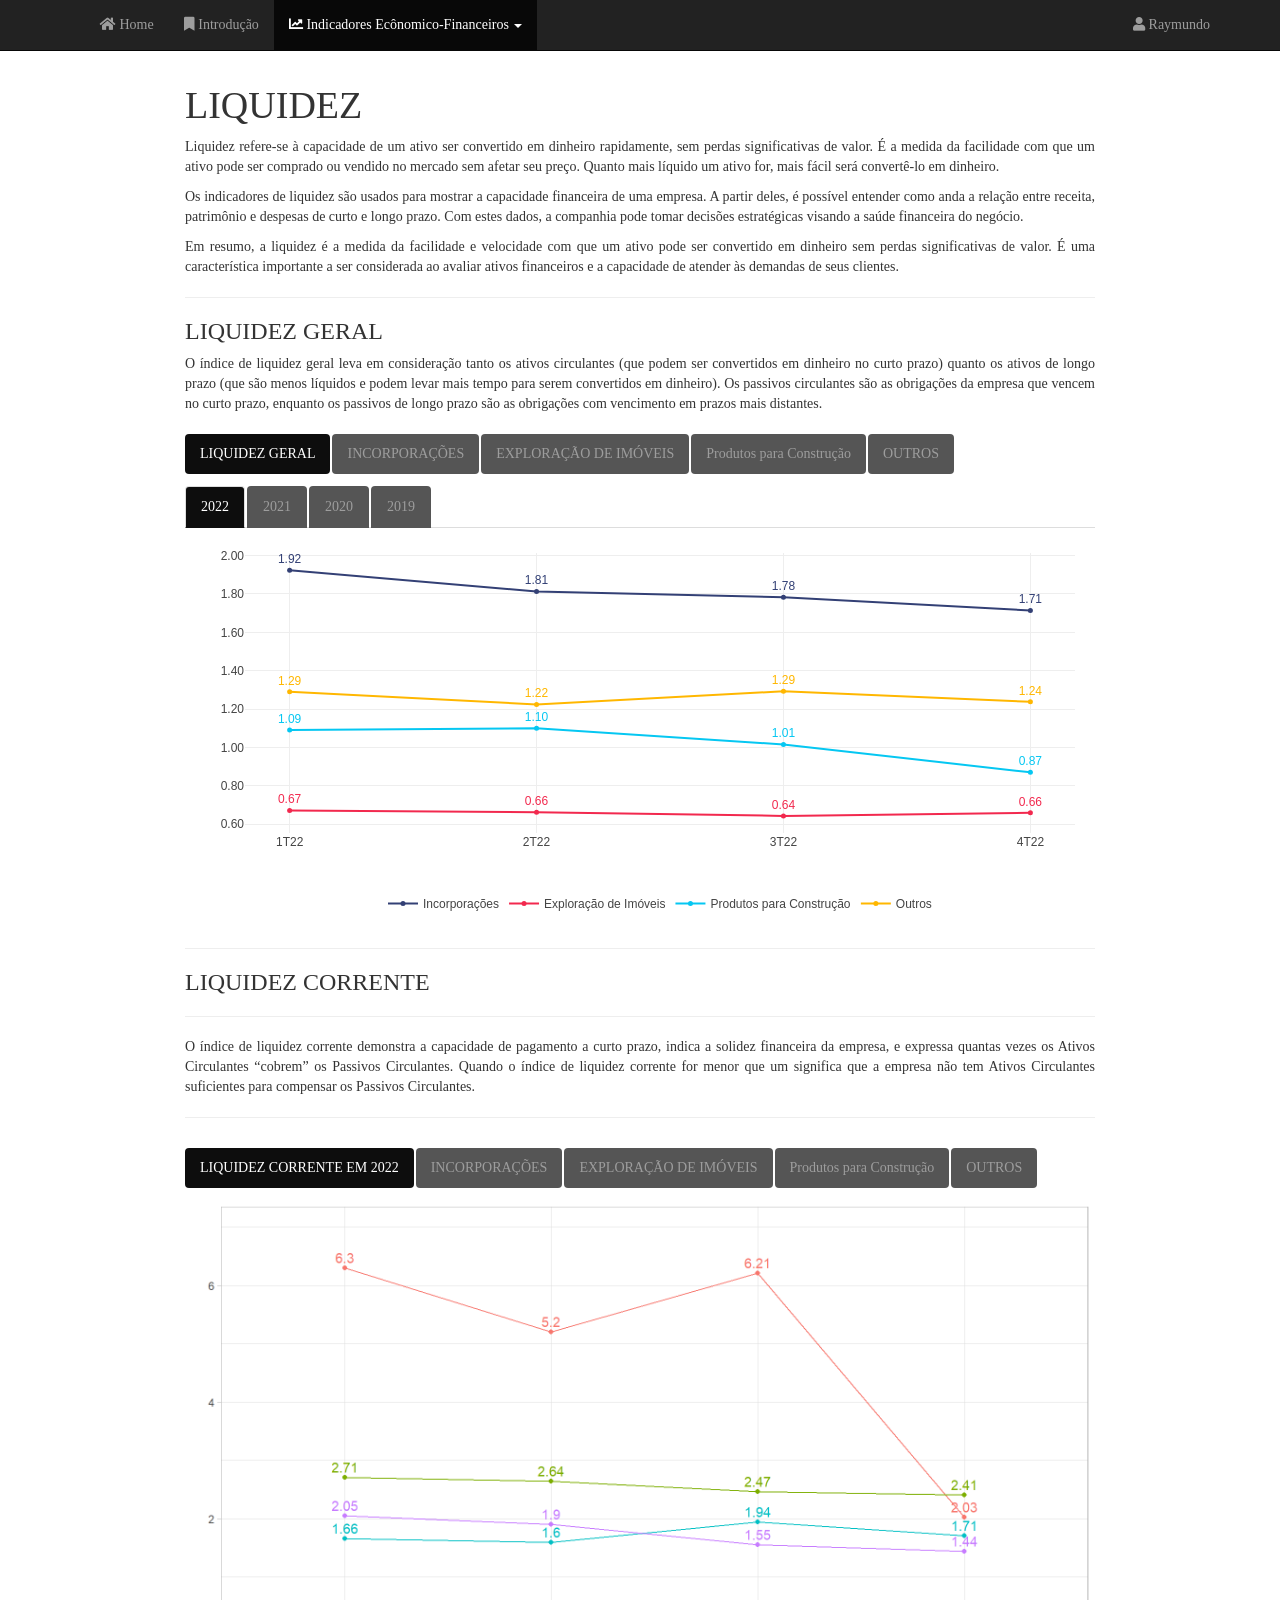
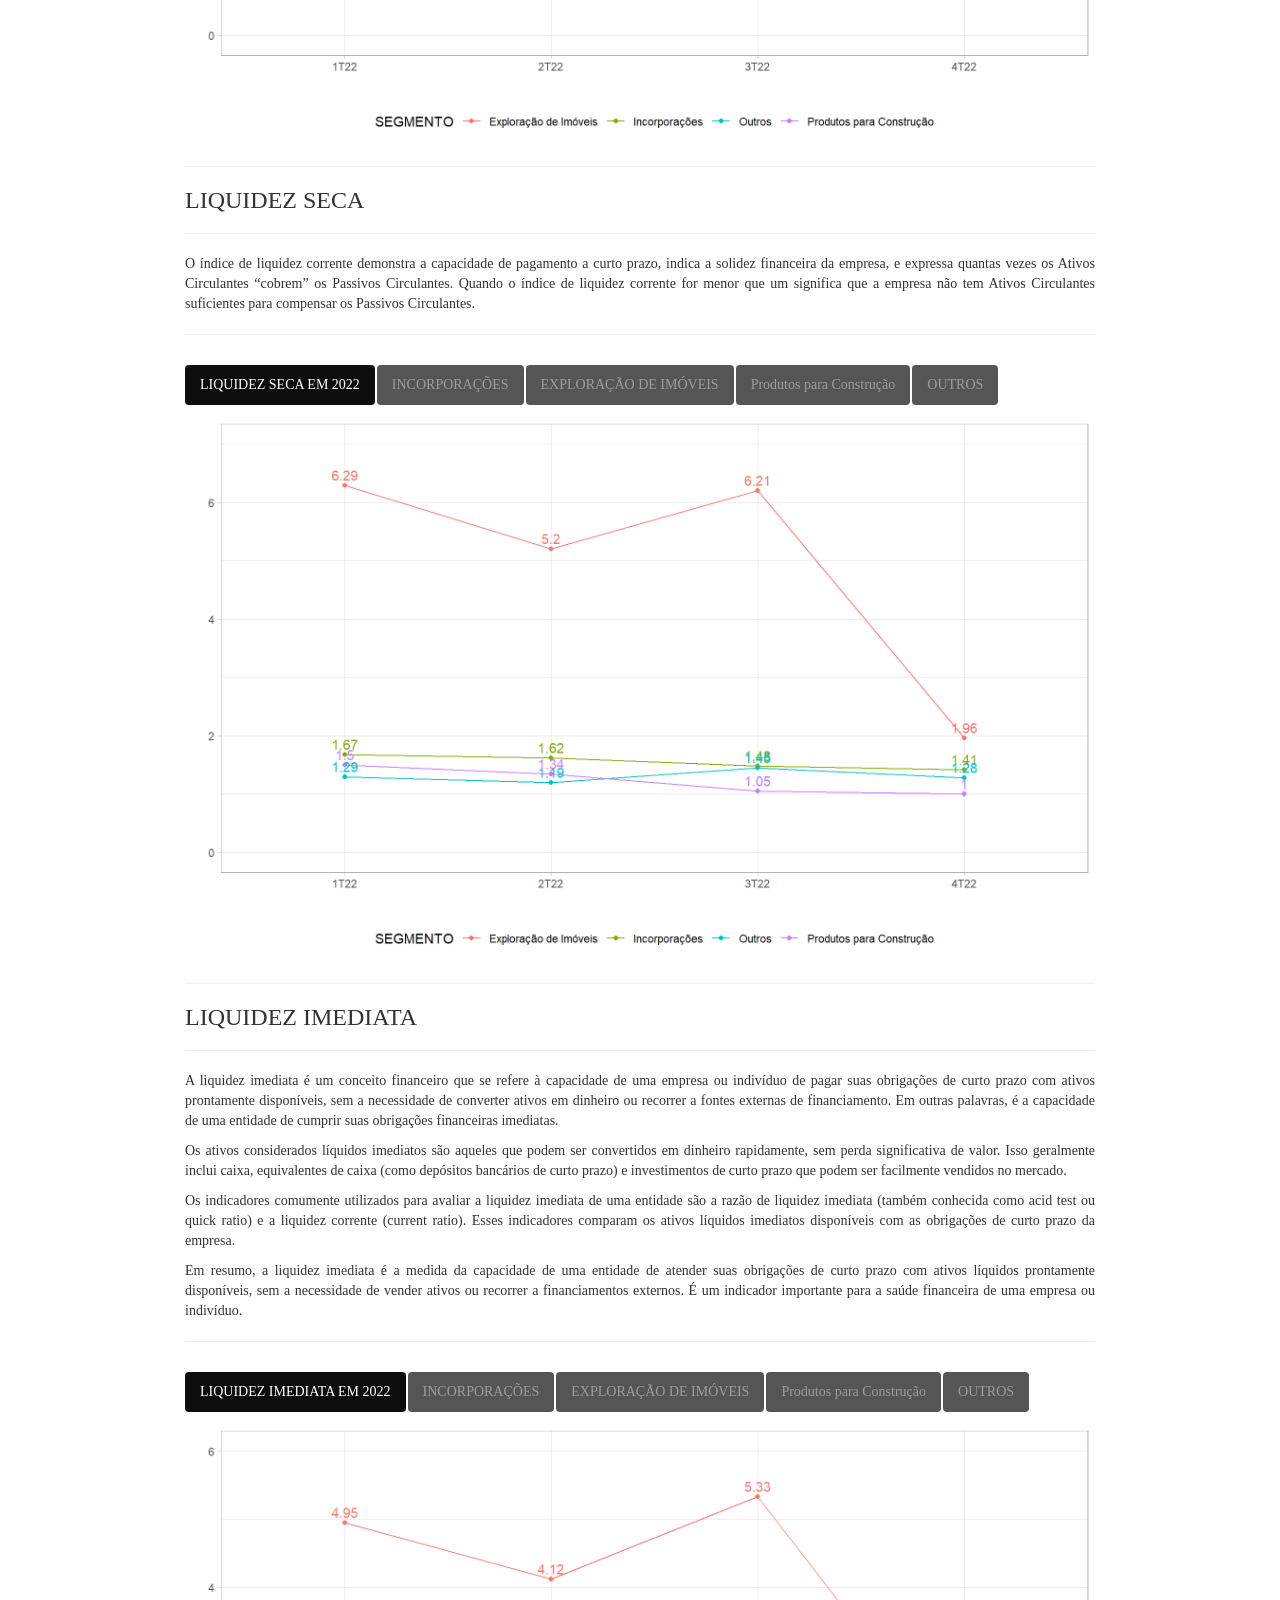
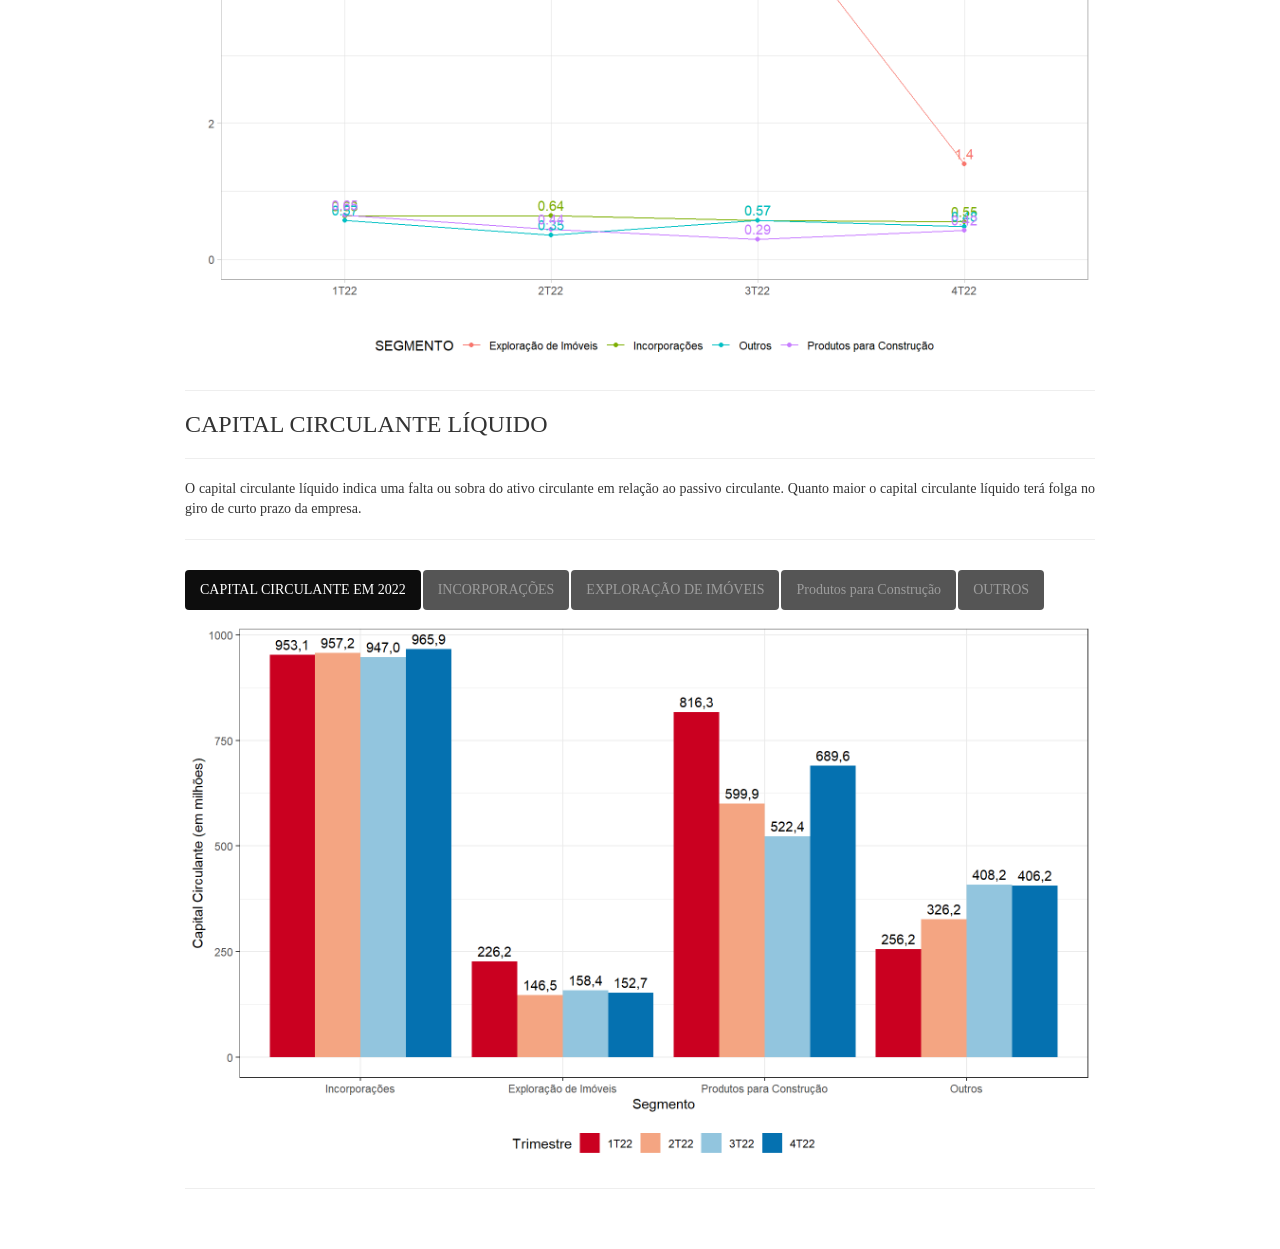
==== 3_liquidez.html @ 77c3c892 "first commit" ====
<!DOCTYPE html>

<html>

<head>

<meta charset="utf-8" />
<meta name="generator" content="pandoc" />
<meta http-equiv="X-UA-Compatible" content="IE=EDGE" />




<title>LIQUIDEZ</title>

<script src="site_libs/header-attrs-2.20/header-attrs.js"></script>
<script src="site_libs/jquery-3.6.0/jquery-3.6.0.min.js"></script>
<meta name="viewport" content="width=device-width, initial-scale=1" />
<link href="site_libs/bootstrap-3.3.5/css/bootstrap.min.css" rel="stylesheet" />
<script src="site_libs/bootstrap-3.3.5/js/bootstrap.min.js"></script>
<script src="site_libs/bootstrap-3.3.5/shim/html5shiv.min.js"></script>
<script src="site_libs/bootstrap-3.3.5/shim/respond.min.js"></script>
<style>h1 {font-size: 34px;}
       h1.title {font-size: 38px;}
       h2 {font-size: 30px;}
       h3 {font-size: 24px;}
       h4 {font-size: 18px;}
       h5 {font-size: 16px;}
       h6 {font-size: 12px;}
       code {color: inherit; background-color: rgba(0, 0, 0, 0.04);}
       pre:not([class]) { background-color: white }</style>
<script src="site_libs/navigation-1.1/tabsets.js"></script>
<script src="site_libs/htmlwidgets-1.6.2/htmlwidgets.js"></script>
<script src="site_libs/plotly-binding-4.10.1/plotly.js"></script>
<script src="site_libs/typedarray-0.1/typedarray.min.js"></script>
<link href="site_libs/crosstalk-1.2.0/css/crosstalk.min.css" rel="stylesheet" />
<script src="site_libs/crosstalk-1.2.0/js/crosstalk.min.js"></script>
<link href="site_libs/plotly-htmlwidgets-css-2.11.1/plotly-htmlwidgets.css" rel="stylesheet" />
<script src="site_libs/plotly-main-2.11.1/plotly-latest.min.js"></script>
<link href="site_libs/datatables-css-0.0.0/datatables-crosstalk.css" rel="stylesheet" />
<script src="site_libs/datatables-binding-0.28/datatables.js"></script>
<link href="site_libs/dt-core-1.13.4/css/jquery.dataTables.min.css" rel="stylesheet" />
<link href="site_libs/dt-core-1.13.4/css/jquery.dataTables.extra.css" rel="stylesheet" />
<script src="site_libs/dt-core-1.13.4/js/jquery.dataTables.min.js"></script>
<link href="site_libs/font-awesome-5.1.0/css/all.css" rel="stylesheet" />
<link href="site_libs/font-awesome-5.1.0/css/v4-shims.css" rel="stylesheet" />

<style type="text/css">
  code{white-space: pre-wrap;}
  span.smallcaps{font-variant: small-caps;}
  span.underline{text-decoration: underline;}
  div.column{display: inline-block; vertical-align: top; width: 50%;}
  div.hanging-indent{margin-left: 1.5em; text-indent: -1.5em;}
  ul.task-list{list-style: none;}
    </style>










<style type = "text/css">
.main-container {
  max-width: 940px;
  margin-left: auto;
  margin-right: auto;
}
img {
  max-width:100%;
}
.tabbed-pane {
  padding-top: 12px;
}
.html-widget {
  margin-bottom: 20px;
}
button.code-folding-btn:focus {
  outline: none;
}
summary {
  display: list-item;
}
details > summary > p:only-child {
  display: inline;
}
pre code {
  padding: 0;
}
</style>


<style type="text/css">
.dropdown-submenu {
  position: relative;
}
.dropdown-submenu>.dropdown-menu {
  top: 0;
  left: 100%;
  margin-top: -6px;
  margin-left: -1px;
  border-radius: 0 6px 6px 6px;
}
.dropdown-submenu:hover>.dropdown-menu {
  display: block;
}
.dropdown-submenu>a:after {
  display: block;
  content: " ";
  float: right;
  width: 0;
  height: 0;
  border-color: transparent;
  border-style: solid;
  border-width: 5px 0 5px 5px;
  border-left-color: #cccccc;
  margin-top: 5px;
  margin-right: -10px;
}
.dropdown-submenu:hover>a:after {
  border-left-color: #adb5bd;
}
.dropdown-submenu.pull-left {
  float: none;
}
.dropdown-submenu.pull-left>.dropdown-menu {
  left: -100%;
  margin-left: 10px;
  border-radius: 6px 0 6px 6px;
}
</style>

<script type="text/javascript">
// manage active state of menu based on current page
$(document).ready(function () {
  // active menu anchor
  href = window.location.pathname
  href = href.substr(href.lastIndexOf('/') + 1)
  if (href === "")
    href = "index.html";
  var menuAnchor = $('a[href="' + href + '"]');

  // mark the anchor link active (and if it's in a dropdown, also mark that active)
  var dropdown = menuAnchor.closest('li.dropdown');
  if (window.bootstrap) { // Bootstrap 4+
    menuAnchor.addClass('active');
    dropdown.find('> .dropdown-toggle').addClass('active');
  } else { // Bootstrap 3
    menuAnchor.parent().addClass('active');
    dropdown.addClass('active');
  }

  // Navbar adjustments
  var navHeight = $(".navbar").first().height() + 15;
  var style = document.createElement('style');
  var pt = "padding-top: " + navHeight + "px; ";
  var mt = "margin-top: -" + navHeight + "px; ";
  var css = "";
  // offset scroll position for anchor links (for fixed navbar)
  for (var i = 1; i <= 6; i++) {
    css += ".section h" + i + "{ " + pt + mt + "}\n";
  }
  style.innerHTML = "body {" + pt + "padding-bottom: 40px; }\n" + css;
  document.head.appendChild(style);
});
</script>

<!-- tabsets -->

<style type="text/css">
.tabset-dropdown > .nav-tabs {
  display: inline-table;
  max-height: 500px;
  min-height: 44px;
  overflow-y: auto;
  border: 1px solid #ddd;
  border-radius: 4px;
}

.tabset-dropdown > .nav-tabs > li.active:before, .tabset-dropdown > .nav-tabs.nav-tabs-open:before {
  content: "\e259";
  font-family: 'Glyphicons Halflings';
  display: inline-block;
  padding: 10px;
  border-right: 1px solid #ddd;
}

.tabset-dropdown > .nav-tabs.nav-tabs-open > li.active:before {
  content: "\e258";
  font-family: 'Glyphicons Halflings';
  border: none;
}

.tabset-dropdown > .nav-tabs > li.active {
  display: block;
}

.tabset-dropdown > .nav-tabs > li > a,
.tabset-dropdown > .nav-tabs > li > a:focus,
.tabset-dropdown > .nav-tabs > li > a:hover {
  border: none;
  display: inline-block;
  border-radius: 4px;
  background-color: transparent;
}

.tabset-dropdown > .nav-tabs.nav-tabs-open > li {
  display: block;
  float: none;
}

.tabset-dropdown > .nav-tabs > li {
  display: none;
}
</style>

<!-- code folding -->




</head>

<body>


<div class="container-fluid main-container">




<div class="navbar navbar-inverse  navbar-fixed-top" role="navigation">
  <div class="container">
    <div class="navbar-header">
      <button type="button" class="navbar-toggle collapsed" data-toggle="collapse" data-bs-toggle="collapse" data-target="#navbar" data-bs-target="#navbar">
        <span class="icon-bar"></span>
        <span class="icon-bar"></span>
        <span class="icon-bar"></span>
      </button>
      <a class="navbar-brand" href="index.html"></a>
    </div>
    <div id="navbar" class="navbar-collapse collapse">
      <ul class="nav navbar-nav">
        <li>
  <a href="index.html">
    <span class="fa fa-home"></span>
     
    Home
  </a>
</li>
<li>
  <a href="1_intro.html">
    <span class="fa fa-bookmark"></span>
     
    Introdução
  </a>
</li>
<li class="dropdown">
  <a href="#" class="dropdown-toggle" data-toggle="dropdown" role="button" data-bs-toggle="dropdown" aria-expanded="false">
    <span class="fa fa-line-chart"></span>
     
    Indicadores Ecônomico-Financeiros
     
    <span class="caret"></span>
  </a>
  <ul class="dropdown-menu" role="menu">
    <li class="divider"></li>
    <li>
      <a href="3_liquidez.html">
        <span class="fa fa-arrow-right"></span>
         
        Liquidez
      </a>
    </li>
    <li>
      <a href="4_rentabilidade.html">
        <span class="fa fa-arrow-right"></span>
         
        Rentabilidade
      </a>
    </li>
    <li>
      <a href="4_extra.html">
        <span class="fa fa-arrow-right"></span>
         
        Lucratividade
      </a>
    </li>
    <li>
      <a href="5_bivar.html">
        <span class="fa fa-arrow-right"></span>
         
        Endividamento
      </a>
    </li>
    <li>
      <a href="5_bivar.html">
        <span class="fa fa-arrow-right"></span>
         
        Prazos Médios
      </a>
    </li>
    <li class="divider"></li>
  </ul>
</li>
      </ul>
      <ul class="nav navbar-nav navbar-right">
        <li>
  <a href="https://cutt.ly/Curriculo_BI/">
    <span class="fa fa-user"></span>
     
    Raymundo
  </a>
</li>
      </ul>
    </div><!--/.nav-collapse -->
  </div><!--/.container -->
</div><!--/.navbar -->

<div id="header">



<h1 class="title toc-ignore">LIQUIDEZ</h1>

</div>


<style>
body {
  font-family: 'Montserrat';
  text-align: justify;
}  
.nav-pills>li>a:hover, .nav-pills>li>a:focus, .nav-pills>li.active>a,     .nav-pills>li.active>a:hover, .nav-pills>li.active>a:focus{
  background-color: #0D0D0D;
  color: white;
}
/* Estilo para as demais guias */
.nav-pills > li > a {
  background-color: #555;
  color: #9D9D9D;
}
/* Estilo para a guia que está com o foco */
.nav-pills > li > a:focus {
  background-color: #555;
  color: white;
}
/* Estilo para a guia selecionada */
.nav-pills > li.active > a {
  background-color: #0D0D0D;
  color: white;
}
/* Customização tabs shiny */
#.nav-tabs {
#  background-color: #006747;
#    }

.nav-tabs-custom .nav-tabs li.active:hover a, .nav-tabs-custom .nav-tabs li.active a {
background-color: #0D0D0D;
border-color: white;
}

.nav-tabs-custom .nav-tabs li.active {
  background-color: #555;
  color: #9D9D9D;
}

.nav-tabs>li>a:hover, .nav-tabs>li>a:focus, .nav-tabs>li.active>a,     .nav-tabs>li.active>a:hover, .nav-tabs>li.active>a:focus{
  background-color: #0D0D0D;
  color: white;
}
/* Estilo para as demais guias */
.nav-tabs > li > a {
  background-color: #555;
  color: #9D9D9D;
}
/* Estilo para a guia que está com o foco */
.nav-tabs > li > a:focus {
  background-color: #555;
  color: white;
}
/* Estilo para a guia selecionada */
.nav-tabs > li.active > a {
  background-color: #0D0D0D;
  color: white;
</style>
<p>Liquidez refere-se à capacidade de um ativo ser convertido em
dinheiro rapidamente, sem perdas significativas de valor. É a medida da
facilidade com que um ativo pode ser comprado ou vendido no mercado sem
afetar seu preço. Quanto mais líquido um ativo for, mais fácil será
convertê-lo em dinheiro.</p>
<p>Os indicadores de liquidez são usados para mostrar a capacidade
financeira de uma empresa. A partir deles, é possível entender como anda
a relação entre receita, patrimônio e despesas de curto e longo prazo.
Com estes dados, a companhia pode tomar decisões estratégicas visando a
saúde financeira do negócio.</p>
<p>Em resumo, a liquidez é a medida da facilidade e velocidade com que
um ativo pode ser convertido em dinheiro sem perdas significativas de
valor. É uma característica importante a ser considerada ao avaliar
ativos financeiros e a capacidade de atender às demandas de seus
clientes.</p>
<hr />
<div id="liquidez-geral" class="section level3">
<h3>LIQUIDEZ GERAL</h3>
<p>O índice de liquidez geral leva em consideração tanto os ativos
circulantes (que podem ser convertidos em dinheiro no curto prazo)
quanto os ativos de longo prazo (que são menos líquidos e podem levar
mais tempo para serem convertidos em dinheiro). Os passivos circulantes
são as obrigações da empresa que vencem no curto prazo, enquanto os
passivos de longo prazo são as obrigações com vencimento em prazos mais
distantes.</p>
<div id="section"
class="section level4 tabset tabset-fade tabset-pills">
<h4 class="tabset tabset-fade tabset-pills"></h4>
<div id="liquidez-geral-1" class="section level5">
<h5>LIQUIDEZ GERAL</h5>
<div class="tabbable">
<ul class="nav nav-tabs" data-tabsetid="3034">
<li class="active">
<a href="#tab-3034-1" data-toggle="tab" data-bs-toggle="tab" data-value="2022">2022</a>
</li>
<li>
<a href="#tab-3034-2" data-toggle="tab" data-bs-toggle="tab" data-value="2021">2021</a>
</li>
<li>
<a href="#tab-3034-3" data-toggle="tab" data-bs-toggle="tab" data-value="2020">2020</a>
</li>
<li>
<a href="#tab-3034-4" data-toggle="tab" data-bs-toggle="tab" data-value="2019">2019</a>
</li>
</ul>
<div class="tab-content" data-tabsetid="3034">
<div class="tab-pane active" data-value="2022" id="tab-3034-1">
<div class="plotly html-widget html-fill-item-overflow-hidden html-fill-item" id="htmlwidget-bd57db6da75e2670c585" style="width:100%;height:400px;"></div>
<script type="application/json" data-for="htmlwidget-bd57db6da75e2670c585">{"x":{"visdat":{"3b402c22273a":["function () ","plotlyVisDat"]},"cur_data":"3b402c22273a","attrs":{"3b402c22273a":{"hovertemplate":"%{y:.2f}","alpha_stroke":1,"sizes":[10,100],"spans":[1,20],"name":"Incorporações","type":"scatter","mode":"lines+markers+text","x":{},"y":{},"text":["1.92","1.81","1.78","1.71"],"textposition":"top center","textfont":{"color":"#334075","size":12},"marker":{"color":"#334075","size":5},"line":{"width":2,"color":"#334075"},"inherit":true},"3b402c22273a.1":{"hovertemplate":"%{y:.2f}","alpha_stroke":1,"sizes":[10,100],"spans":[1,20],"name":"Exploração de Imóveis","type":"scatter","mode":"lines+markers+text","x":{},"y":{},"text":["0.67","0.66","0.64","0.66"],"textposition":"top center","textfont":{"color":"#F2294E","size":12},"marker":{"color":"#F2294E","size":5},"line":{"width":2,"color":"#F2294E"},"inherit":true},"3b402c22273a.2":{"hovertemplate":"%{y:.2f}","alpha_stroke":1,"sizes":[10,100],"spans":[1,20],"name":"Produtos para Construção","type":"scatter","mode":"lines+markers","x":{},"y":{},"text":["1.09","1.10","1.01","0.87"],"textposition":"top center","textfont":{"color":"#05C7F2","size":12},"marker":{"color":"#05C7F2","size":5},"line":{"width":2,"color":"#05C7F2"},"inherit":true},"3b402c22273a.3":{"hovertemplate":"%{y:.2f}","alpha_stroke":1,"sizes":[10,100],"spans":[1,20],"name":"Outros","type":"scatter","mode":"lines+markers","x":{},"y":{},"text":["1.29","1.22","1.29","1.24"],"textposition":"top center","textfont":{"color":"#FFB700","size":12},"marker":{"color":"#FFB700","size":5},"line":{"width":2,"color":"#FFB700"},"inherit":true}},"layout":{"width":900,"margin":{"b":40,"l":60,"t":25,"r":10},"legend":{"x":0.5,"y":-0.2,"xanchor":"center","yanchor":"top","orientation":"h"},"xaxis":{"domain":[0,1],"automargin":true,"title":"","categoryorder":"array","categoryarray":[["1T22","2T22","3T22","4T22"]],"type":"category"},"yaxis":{"domain":[0,1],"automargin":true,"title":"","tickformat":".2f"},"hovermode":"x unified","showlegend":true},"source":"A","config":{"modeBarButtonsToAdd":["hoverclosest","hovercompare"],"showSendToCloud":false},"data":[{"hovertemplate":["%{y:.2f}","%{y:.2f}","%{y:.2f}","%{y:.2f}"],"name":"Incorporações","type":"scatter","mode":"lines+markers+text","x":["1T22","2T22","3T22","4T22"],"y":[1.92428571428571,1.81314285714286,1.78314285714286,1.71428571428571],"text":["1.92","1.81","1.78","1.71"],"textposition":["top center","top center","top center","top center"],"textfont":{"color":"#334075","size":12},"marker":{"color":"#334075","size":5,"line":{"color":"rgba(31,119,180,1)"}},"line":{"color":"#334075","width":2},"error_y":{"color":"rgba(31,119,180,1)"},"error_x":{"color":"rgba(31,119,180,1)"},"xaxis":"x","yaxis":"y","frame":null},{"hovertemplate":["%{y:.2f}","%{y:.2f}","%{y:.2f}","%{y:.2f}"],"name":"Exploração de Imóveis","type":"scatter","mode":"lines+markers+text","x":["1T22","2T22","3T22","4T22"],"y":[0.671428571428571,0.661428571428571,0.642857142857143,0.658571428571429],"text":["0.67","0.66","0.64","0.66"],"textposition":["top center","top center","top center","top center"],"textfont":{"color":"#F2294E","size":12},"marker":{"color":"#F2294E","size":5,"line":{"color":"rgba(255,127,14,1)"}},"line":{"color":"#F2294E","width":2},"error_y":{"color":"rgba(255,127,14,1)"},"error_x":{"color":"rgba(255,127,14,1)"},"xaxis":"x","yaxis":"y","frame":null},{"hovertemplate":["%{y:.2f}","%{y:.2f}","%{y:.2f}","%{y:.2f}"],"name":"Produtos para Construção","type":"scatter","mode":"lines+markers+text","x":["1T22","2T22","3T22","4T22"],"y":[1.09,1.1,1.015,0.87],"text":["1.09","1.10","1.01","0.87"],"textposition":["top center","top center","top center","top center"],"textfont":{"color":"#05C7F2","size":12},"marker":{"color":"#05C7F2","size":5,"line":{"color":"rgba(44,160,44,1)"}},"line":{"color":"#05C7F2","width":2},"error_y":{"color":"rgba(44,160,44,1)"},"error_x":{"color":"rgba(44,160,44,1)"},"xaxis":"x","yaxis":"y","frame":null},{"hovertemplate":["%{y:.2f}","%{y:.2f}","%{y:.2f}","%{y:.2f}"],"name":"Outros","type":"scatter","mode":"lines+markers+text","x":["1T22","2T22","3T22","4T22"],"y":[1.29,1.224,1.29222222222222,1.23777777777778],"text":["1.29","1.22","1.29","1.24"],"textposition":["top center","top center","top center","top center"],"textfont":{"color":"#FFB700","size":12},"marker":{"color":"#FFB700","size":5,"line":{"color":"rgba(214,39,40,1)"}},"line":{"color":"#FFB700","width":2},"error_y":{"color":"rgba(214,39,40,1)"},"error_x":{"color":"rgba(214,39,40,1)"},"xaxis":"x","yaxis":"y","frame":null}],"highlight":{"on":"plotly_click","persistent":false,"dynamic":false,"selectize":false,"opacityDim":0.2,"selected":{"opacity":1},"debounce":0},"shinyEvents":["plotly_hover","plotly_click","plotly_selected","plotly_relayout","plotly_brushed","plotly_brushing","plotly_clickannotation","plotly_doubleclick","plotly_deselect","plotly_afterplot","plotly_sunburstclick"],"base_url":"https://plot.ly"},"evals":[],"jsHooks":[]}</script>
</div>
<div class="tab-pane" data-value="2021" id="tab-3034-2">
<div class="plotly html-widget html-fill-item-overflow-hidden html-fill-item" id="htmlwidget-c45e1263e98f50951676" style="width:100%;height:400px;"></div>
<script type="application/json" data-for="htmlwidget-c45e1263e98f50951676">{"x":{"visdat":{"3b4048d1504e":["function () ","plotlyVisDat"]},"cur_data":"3b4048d1504e","attrs":{"3b4048d1504e":{"hovertemplate":"%{y:.2f}","alpha_stroke":1,"sizes":[10,100],"spans":[1,20],"name":"Incorporações","type":"scatter","mode":"lines+markers+text","x":{},"y":{},"text":["2.08","2.15","2.04","1.91"],"textposition":"top center","textfont":{"color":"#334075","size":12},"marker":{"color":"#334075","size":5},"line":{"width":2,"color":"#334075"},"inherit":true},"3b4048d1504e.1":{"hovertemplate":"%{y:.2f}","alpha_stroke":1,"sizes":[10,100],"spans":[1,20],"name":"Exploração de Imóveis","type":"scatter","mode":"lines+markers+text","x":{},"y":{},"text":["0.68","0.70","0.72","0.64"],"textposition":"top center","textfont":{"color":"#F2294E","size":12},"marker":{"color":"#F2294E","size":5},"line":{"width":2,"color":"#F2294E"},"inherit":true},"3b4048d1504e.2":{"hovertemplate":"%{y:.2f}","alpha_stroke":1,"sizes":[10,100],"spans":[1,20],"name":"Produtos para Construção","type":"scatter","mode":"lines+markers","x":{},"y":{},"text":["0.88","0.97","1.07","1.03"],"textposition":"top center","textfont":{"color":"#05C7F2","size":12},"marker":{"color":"#05C7F2","size":5},"line":{"width":2,"color":"#05C7F2"},"inherit":true},"3b4048d1504e.3":{"hovertemplate":"%{y:.2f}","alpha_stroke":1,"sizes":[10,100],"spans":[1,20],"name":"Outros","type":"scatter","mode":"lines+markers","x":{},"y":{},"text":["1.36","1.38","1.48","1.32"],"textposition":"top center","textfont":{"color":"#FFB700","size":12},"marker":{"color":"#FFB700","size":5},"line":{"width":2,"color":"#FFB700"},"inherit":true}},"layout":{"width":900,"margin":{"b":40,"l":60,"t":25,"r":10},"legend":{"x":0.5,"y":-0.2,"xanchor":"center","yanchor":"top","orientation":"h"},"xaxis":{"domain":[0,1],"automargin":true,"title":"","categoryorder":"array","categoryarray":[["1T21","2T21","3T21","4T21"]],"type":"category"},"yaxis":{"domain":[0,1],"automargin":true,"title":"","tickformat":".2f"},"hovermode":"x unified","showlegend":true},"source":"A","config":{"modeBarButtonsToAdd":["hoverclosest","hovercompare"],"showSendToCloud":false},"data":[{"hovertemplate":["%{y:.2f}","%{y:.2f}","%{y:.2f}","%{y:.2f}"],"name":"Incorporações","type":"scatter","mode":"lines+markers+text","x":["1T21","2T21","3T21","4T21"],"y":[2.07942857142857,2.14885714285714,2.03742857142857,1.90942857142857],"text":["2.08","2.15","2.04","1.91"],"textposition":["top center","top center","top center","top center"],"textfont":{"color":"#334075","size":12},"marker":{"color":"#334075","size":5,"line":{"color":"rgba(31,119,180,1)"}},"line":{"color":"#334075","width":2},"error_y":{"color":"rgba(31,119,180,1)"},"error_x":{"color":"rgba(31,119,180,1)"},"xaxis":"x","yaxis":"y","frame":null},{"hovertemplate":["%{y:.2f}","%{y:.2f}","%{y:.2f}","%{y:.2f}"],"name":"Exploração de Imóveis","type":"scatter","mode":"lines+markers+text","x":["1T21","2T21","3T21","4T21"],"y":[0.684285714285714,0.697142857142857,0.724285714285714,0.637142857142857],"text":["0.68","0.70","0.72","0.64"],"textposition":["top center","top center","top center","top center"],"textfont":{"color":"#F2294E","size":12},"marker":{"color":"#F2294E","size":5,"line":{"color":"rgba(255,127,14,1)"}},"line":{"color":"#F2294E","width":2},"error_y":{"color":"rgba(255,127,14,1)"},"error_x":{"color":"rgba(255,127,14,1)"},"xaxis":"x","yaxis":"y","frame":null},{"hovertemplate":["%{y:.2f}","%{y:.2f}","%{y:.2f}","%{y:.2f}"],"name":"Produtos para Construção","type":"scatter","mode":"lines+markers+text","x":["1T21","2T21","3T21","4T21"],"y":[0.88,0.97,1.07,1.0325],"text":["0.88","0.97","1.07","1.03"],"textposition":["top center","top center","top center","top center"],"textfont":{"color":"#05C7F2","size":12},"marker":{"color":"#05C7F2","size":5,"line":{"color":"rgba(44,160,44,1)"}},"line":{"color":"#05C7F2","width":2},"error_y":{"color":"rgba(44,160,44,1)"},"error_x":{"color":"rgba(44,160,44,1)"},"xaxis":"x","yaxis":"y","frame":null},{"hovertemplate":["%{y:.2f}","%{y:.2f}","%{y:.2f}","%{y:.2f}"],"name":"Outros","type":"scatter","mode":"lines+markers+text","x":["1T21","2T21","3T21","4T21"],"y":[1.364,1.378,1.48,1.32],"text":["1.36","1.38","1.48","1.32"],"textposition":["top center","top center","top center","top center"],"textfont":{"color":"#FFB700","size":12},"marker":{"color":"#FFB700","size":5,"line":{"color":"rgba(214,39,40,1)"}},"line":{"color":"#FFB700","width":2},"error_y":{"color":"rgba(214,39,40,1)"},"error_x":{"color":"rgba(214,39,40,1)"},"xaxis":"x","yaxis":"y","frame":null}],"highlight":{"on":"plotly_click","persistent":false,"dynamic":false,"selectize":false,"opacityDim":0.2,"selected":{"opacity":1},"debounce":0},"shinyEvents":["plotly_hover","plotly_click","plotly_selected","plotly_relayout","plotly_brushed","plotly_brushing","plotly_clickannotation","plotly_doubleclick","plotly_deselect","plotly_afterplot","plotly_sunburstclick"],"base_url":"https://plot.ly"},"evals":[],"jsHooks":[]}</script>
</div>
<div class="tab-pane" data-value="2020" id="tab-3034-3">
<div class="plotly html-widget html-fill-item-overflow-hidden html-fill-item" id="htmlwidget-e18a54ba1d0c8f3886e4" style="width:100%;height:400px;"></div>
<script type="application/json" data-for="htmlwidget-e18a54ba1d0c8f3886e4">{"x":{"visdat":{"3b40fb17727":["function () ","plotlyVisDat"]},"cur_data":"3b40fb17727","attrs":{"3b40fb17727":{"hovertemplate":"%{y:.2f}","alpha_stroke":1,"sizes":[10,100],"spans":[1,20],"name":"Incorporações","type":"scatter","mode":"lines+markers+text","x":{},"y":{},"text":["1.80","3.29","4.02","2.09"],"textposition":"top center","textfont":{"color":"#334075","size":12},"marker":{"color":"#334075","size":5},"line":{"width":2,"color":"#334075"},"inherit":true},"3b40fb17727.1":{"hovertemplate":"%{y:.2f}","alpha_stroke":1,"sizes":[10,100],"spans":[1,20],"name":"Exploração de Imóveis","type":"scatter","mode":"lines+markers+text","x":{},"y":{},"text":["0.70","0.68","0.75","0.60"],"textposition":"top center","textfont":{"color":"#F2294E","size":12},"marker":{"color":"#F2294E","size":5},"line":{"width":2,"color":"#F2294E"},"inherit":true},"3b40fb17727.2":{"hovertemplate":"%{y:.2f}","alpha_stroke":1,"sizes":[10,100],"spans":[1,20],"name":"Produtos para Construção","type":"scatter","mode":"lines+markers","x":{},"y":{},"text":["0.71","0.76","0.80","0.86"],"textposition":"top center","textfont":{"color":"#05C7F2","size":12},"marker":{"color":"#05C7F2","size":5},"line":{"width":2,"color":"#05C7F2"},"inherit":true},"3b40fb17727.3":{"hovertemplate":"%{y:.2f}","alpha_stroke":1,"sizes":[10,100],"spans":[1,20],"name":"Outros","type":"scatter","mode":"lines+markers","x":{},"y":{},"text":["1.44","1.49","1.45","1.46"],"textposition":"top center","textfont":{"color":"#FFB700","size":12},"marker":{"color":"#FFB700","size":5},"line":{"width":2,"color":"#FFB700"},"inherit":true}},"layout":{"width":900,"margin":{"b":40,"l":60,"t":25,"r":10},"legend":{"x":0.5,"y":-0.2,"xanchor":"center","yanchor":"top","orientation":"h"},"xaxis":{"domain":[0,1],"automargin":true,"title":"","categoryorder":"array","categoryarray":[["1T20","2T20","3T20","4T20"]],"type":"category"},"yaxis":{"domain":[0,1],"automargin":true,"title":"","tickformat":".2f"},"hovermode":"x unified","showlegend":true},"source":"A","config":{"modeBarButtonsToAdd":["hoverclosest","hovercompare"],"showSendToCloud":false},"data":[{"hovertemplate":["%{y:.2f}","%{y:.2f}","%{y:.2f}","%{y:.2f}"],"name":"Incorporações","type":"scatter","mode":"lines+markers+text","x":["1T20","2T20","3T20","4T20"],"y":[1.79870967741935,3.286875,4.0241935483871,2.092],"text":["1.80","3.29","4.02","2.09"],"textposition":["top center","top center","top center","top center"],"textfont":{"color":"#334075","size":12},"marker":{"color":"#334075","size":5,"line":{"color":"rgba(31,119,180,1)"}},"line":{"color":"#334075","width":2},"error_y":{"color":"rgba(31,119,180,1)"},"error_x":{"color":"rgba(31,119,180,1)"},"xaxis":"x","yaxis":"y","frame":null},{"hovertemplate":["%{y:.2f}","%{y:.2f}","%{y:.2f}","%{y:.2f}"],"name":"Exploração de Imóveis","type":"scatter","mode":"lines+markers+text","x":["1T20","2T20","3T20","4T20"],"y":[0.698571428571429,0.677142857142857,0.75,0.604285714285714],"text":["0.70","0.68","0.75","0.60"],"textposition":["top center","top center","top center","top center"],"textfont":{"color":"#F2294E","size":12},"marker":{"color":"#F2294E","size":5,"line":{"color":"rgba(255,127,14,1)"}},"line":{"color":"#F2294E","width":2},"error_y":{"color":"rgba(255,127,14,1)"},"error_x":{"color":"rgba(255,127,14,1)"},"xaxis":"x","yaxis":"y","frame":null},{"hovertemplate":["%{y:.2f}","%{y:.2f}","%{y:.2f}","%{y:.2f}"],"name":"Produtos para Construção","type":"scatter","mode":"lines+markers+text","x":["1T20","2T20","3T20","4T20"],"y":[0.71,0.755,0.795,0.8575],"text":["0.71","0.76","0.80","0.86"],"textposition":["top center","top center","top center","top center"],"textfont":{"color":"#05C7F2","size":12},"marker":{"color":"#05C7F2","size":5,"line":{"color":"rgba(44,160,44,1)"}},"line":{"color":"#05C7F2","width":2},"error_y":{"color":"rgba(44,160,44,1)"},"error_x":{"color":"rgba(44,160,44,1)"},"xaxis":"x","yaxis":"y","frame":null},{"hovertemplate":["%{y:.2f}","%{y:.2f}","%{y:.2f}","%{y:.2f}"],"name":"Outros","type":"scatter","mode":"lines+markers+text","x":["1T20","2T20","3T20","4T20"],"y":[1.44111111111111,1.48666666666667,1.44555555555556,1.46222222222222],"text":["1.44","1.49","1.45","1.46"],"textposition":["top center","top center","top center","top center"],"textfont":{"color":"#FFB700","size":12},"marker":{"color":"#FFB700","size":5,"line":{"color":"rgba(214,39,40,1)"}},"line":{"color":"#FFB700","width":2},"error_y":{"color":"rgba(214,39,40,1)"},"error_x":{"color":"rgba(214,39,40,1)"},"xaxis":"x","yaxis":"y","frame":null}],"highlight":{"on":"plotly_click","persistent":false,"dynamic":false,"selectize":false,"opacityDim":0.2,"selected":{"opacity":1},"debounce":0},"shinyEvents":["plotly_hover","plotly_click","plotly_selected","plotly_relayout","plotly_brushed","plotly_brushing","plotly_clickannotation","plotly_doubleclick","plotly_deselect","plotly_afterplot","plotly_sunburstclick"],"base_url":"https://plot.ly"},"evals":[],"jsHooks":[]}</script>
</div>
<div class="tab-pane" data-value="2019" id="tab-3034-4">
<div class="plotly html-widget html-fill-item-overflow-hidden html-fill-item" id="htmlwidget-0458de17c6f6164ec0f8" style="width:100%;height:400px;"></div>
<script type="application/json" data-for="htmlwidget-0458de17c6f6164ec0f8">{"x":{"visdat":{"3b404ac59de":["function () ","plotlyVisDat"]},"cur_data":"3b404ac59de","attrs":{"3b404ac59de":{"hovertemplate":"%{y:.2f}","alpha_stroke":1,"sizes":[10,100],"spans":[1,20],"name":"Incorporações","type":"scatter","mode":"lines+markers+text","x":{},"y":{},"text":["1.80","1.79","1.88","1.89"],"textposition":"top center","textfont":{"color":"#334075","size":12},"marker":{"color":"#334075","size":5},"line":{"width":2,"color":"#334075"},"inherit":true},"3b404ac59de.1":{"hovertemplate":"%{y:.2f}","alpha_stroke":1,"sizes":[10,100],"spans":[1,20],"name":"Exploração de Imóveis","type":"scatter","mode":"lines+markers+text","x":{},"y":{},"text":["0.56","0.56","0.55","0.74"],"textposition":"top center","textfont":{"color":"#F2294E","size":12},"marker":{"color":"#F2294E","size":5},"line":{"width":2,"color":"#F2294E"},"inherit":true},"3b404ac59de.2":{"hovertemplate":"%{y:.2f}","alpha_stroke":1,"sizes":[10,100],"spans":[1,20],"name":"Produtos para Construção","type":"scatter","mode":"lines+markers","x":{},"y":{},"text":["0.78","0.74","0.73","0.71"],"textposition":"top center","textfont":{"color":"#05C7F2","size":12},"marker":{"color":"#05C7F2","size":5},"line":{"width":2,"color":"#05C7F2"},"inherit":true},"3b404ac59de.3":{"hovertemplate":"%{y:.2f}","alpha_stroke":1,"sizes":[10,100],"spans":[1,20],"name":"Outros","type":"scatter","mode":"lines+markers","x":{},"y":{},"text":["1.35","1.24","1.34","1.24"],"textposition":"top center","textfont":{"color":"#FFB700","size":12},"marker":{"color":"#FFB700","size":5},"line":{"width":2,"color":"#FFB700"},"inherit":true}},"layout":{"width":900,"margin":{"b":40,"l":60,"t":25,"r":10},"legend":{"x":0.5,"y":-0.2,"xanchor":"center","yanchor":"top","orientation":"h"},"xaxis":{"domain":[0,1],"automargin":true,"title":"","categoryorder":"array","categoryarray":[["1T19","2T19","3T19","4T19"]],"type":"category"},"yaxis":{"domain":[0,1],"automargin":true,"title":"","tickformat":".2f"},"hovermode":"x unified","showlegend":true},"source":"A","config":{"modeBarButtonsToAdd":["hoverclosest","hovercompare"],"showSendToCloud":false},"data":[{"hovertemplate":["%{y:.2f}","%{y:.2f}","%{y:.2f}","%{y:.2f}"],"name":"Incorporações","type":"scatter","mode":"lines+markers+text","x":["1T19","2T19","3T19","4T19"],"y":[1.80086956521739,1.78739130434783,1.87608695652174,1.89241379310345],"text":["1.80","1.79","1.88","1.89"],"textposition":["top center","top center","top center","top center"],"textfont":{"color":"#334075","size":12},"marker":{"color":"#334075","size":5,"line":{"color":"rgba(31,119,180,1)"}},"line":{"color":"#334075","width":2},"error_y":{"color":"rgba(31,119,180,1)"},"error_x":{"color":"rgba(31,119,180,1)"},"xaxis":"x","yaxis":"y","frame":null},{"hovertemplate":["%{y:.2f}","%{y:.2f}","%{y:.2f}","%{y:.2f}"],"name":"Exploração de Imóveis","type":"scatter","mode":"lines+markers+text","x":["1T19","2T19","3T19","4T19"],"y":[0.561666666666667,0.555,0.553333333333333,0.738571428571429],"text":["0.56","0.56","0.55","0.74"],"textposition":["top center","top center","top center","top center"],"textfont":{"color":"#F2294E","size":12},"marker":{"color":"#F2294E","size":5,"line":{"color":"rgba(255,127,14,1)"}},"line":{"color":"#F2294E","width":2},"error_y":{"color":"rgba(255,127,14,1)"},"error_x":{"color":"rgba(255,127,14,1)"},"xaxis":"x","yaxis":"y","frame":null},{"hovertemplate":["%{y:.2f}","%{y:.2f}","%{y:.2f}","%{y:.2f}"],"name":"Produtos para Construção","type":"scatter","mode":"lines+markers+text","x":["1T19","2T19","3T19","4T19"],"y":[0.775,0.745,0.735,0.71],"text":["0.78","0.74","0.73","0.71"],"textposition":["top center","top center","top center","top center"],"textfont":{"color":"#05C7F2","size":12},"marker":{"color":"#05C7F2","size":5,"line":{"color":"rgba(44,160,44,1)"}},"line":{"color":"#05C7F2","width":2},"error_y":{"color":"rgba(44,160,44,1)"},"error_x":{"color":"rgba(44,160,44,1)"},"xaxis":"x","yaxis":"y","frame":null},{"hovertemplate":["%{y:.2f}","%{y:.2f}","%{y:.2f}","%{y:.2f}"],"name":"Outros","type":"scatter","mode":"lines+markers+text","x":["1T19","2T19","3T19","4T19"],"y":[1.34625,1.2375,1.345,1.24111111111111],"text":["1.35","1.24","1.34","1.24"],"textposition":["top center","top center","top center","top center"],"textfont":{"color":"#FFB700","size":12},"marker":{"color":"#FFB700","size":5,"line":{"color":"rgba(214,39,40,1)"}},"line":{"color":"#FFB700","width":2},"error_y":{"color":"rgba(214,39,40,1)"},"error_x":{"color":"rgba(214,39,40,1)"},"xaxis":"x","yaxis":"y","frame":null}],"highlight":{"on":"plotly_click","persistent":false,"dynamic":false,"selectize":false,"opacityDim":0.2,"selected":{"opacity":1},"debounce":0},"shinyEvents":["plotly_hover","plotly_click","plotly_selected","plotly_relayout","plotly_brushed","plotly_brushing","plotly_clickannotation","plotly_doubleclick","plotly_deselect","plotly_afterplot","plotly_sunburstclick"],"base_url":"https://plot.ly"},"evals":[],"jsHooks":[]}</script>
</div>
</div>
</div>
<hr />
</div>
<div id="incorporações" class="section level5">
<h5>INCORPORAÇÕES</h5>
<div class="plotly html-widget html-fill-item-overflow-hidden html-fill-item" id="htmlwidget-6122159bcaaff1ef5cfb" style="width:960px;height:576px;"></div>
<script type="application/json" data-for="htmlwidget-6122159bcaaff1ef5cfb">{"x":{"visdat":{"3b4030bf5d1a":["function () ","plotlyVisDat"]},"cur_data":"3b4030bf5d1a","attrs":{"3b4030bf5d1a":{"x":{},"marker":{"color":"#334075","width":2},"fillcolor":{"color":"#DBE9F6","opacity":0.7},"line":{"color":"#334075","width":2},"name":"","alpha_stroke":1,"sizes":[10,100],"spans":[1,20],"type":"box"},"3b4030bf5d1a.1":{"x":1.71428571428571,"marker":{"color":"red","width":2,"symbol":"circle","size":10},"fillcolor":{"color":"#DBE9F6","opacity":0.7},"line":{"color":"#334075","width":2},"name":"","alpha_stroke":1,"sizes":[10,100],"spans":[1,20],"type":"scatter","y":0,"mode":"markers","showlegend":false,"inherit":true}},"layout":{"margin":{"b":40,"l":60,"t":25,"r":10},"xaxis":{"domain":[0,1],"automargin":true,"title":"Indice"},"yaxis":{"domain":[0,1],"automargin":true,"title":"Valores"},"showlegend":false,"hovermode":"closest"},"source":"A","config":{"modeBarButtonsToAdd":["hoverclosest","hovercompare"],"showSendToCloud":false},"data":[{"fillcolor":{"color":"#DBE9F6","opacity":0.7},"x":[0.57,6.69,1.39,1.58,1.23,2.01,1.67,5.99,4.97,1.29,1.45,0.95,0.92,0.57,1.77,2.79,0.6,2.26,1.91,1.51,1.08,2.03,1.4,0.19,1.32,1.36,0.36,1.17,1.1,2.29,1.13,1.87,0.65,1.18,0.75],"marker":{"color":"#334075","width":2,"line":{"color":"rgba(31,119,180,1)"}},"line":{"color":"#334075","width":2},"name":"","type":"box","orientation":"h","xaxis":"x","yaxis":"y","frame":null},{"x":[1.71428571428571],"marker":{"color":"red","width":2,"symbol":"circle","size":10,"line":{"color":"rgba(255,127,14,1)"}},"fillcolor":{"color":"#DBE9F6","opacity":0.7},"line":{"color":"#334075","width":2},"type":"scatter","y":[0],"mode":"markers+lines","showlegend":false,"error_y":{"color":"rgba(255,127,14,1)"},"error_x":{"color":"rgba(255,127,14,1)"},"xaxis":"x","yaxis":"y","frame":null}],"highlight":{"on":"plotly_click","persistent":false,"dynamic":false,"selectize":false,"opacityDim":0.2,"selected":{"opacity":1},"debounce":0},"shinyEvents":["plotly_hover","plotly_click","plotly_selected","plotly_relayout","plotly_brushed","plotly_brushing","plotly_clickannotation","plotly_doubleclick","plotly_deselect","plotly_afterplot","plotly_sunburstclick"],"base_url":"https://plot.ly"},"evals":[],"jsHooks":[]}</script>
<div class="tabbable">
<ul class="nav nav-tabs" data-tabsetid="9104">
<li class="active">
<a href="#tab-9104-1" data-toggle="tab" data-bs-toggle="tab" data-value="EMPRESAS">EMPRESAS</a>
</li>
<li>
<a href="#tab-9104-2" data-toggle="tab" data-bs-toggle="tab" data-value="4T22">4T22</a>
</li>
</ul>
<div class="tab-content" data-tabsetid="9104">
<div class="tab-pane active" data-value="EMPRESAS" id="tab-9104-1">
<div class="datatables html-widget html-fill-item-overflow-hidden html-fill-item" id="htmlwidget-27561df58cac602fa709" style="width:100%;height:auto;"></div>
<script type="application/json" data-for="htmlwidget-27561df58cac602fa709">{"x":{"filter":"none","vertical":false,"editable":{"target":"cell","disable":{"columns":null},"numeric":[1,2,3,4],"date":[]},"data":[["Alphaville","CR2","Cury","Cyrela","Direcional","Emccamp","Even","EZ Inc","Ez Tec","Gafisa","Helbor","Inter","JHSF","João Fortes","Kallas","Lavvi","Lindenberg","Melnick","Mitre","Moura Dubex","MRV","Pacaembu","Patrimar","PDG Realty","Plano &amp; Plano","RNI","Rossi","Sugoi","Tecnisa","Tegra","Tenda","Trisul","Viver","You Inc","Yuny"],[0.98,10.78,1.36,1.88,1.37,null,1.59,null,8.46,1.44,1.43,1.04,0.58,0.79,null,1.37,0.66,1.68,1.14,0.91,1.46,2.8,1.81,0.28,null,1.6,0.67,1.12,1.38,null,1.57,2.45,0.77,1.51,null],[0.91,8.63,1.6,1.65,1.31,2.4,1.91,5.84,7.41,1.5,1.5,0.94,0.81,0.71,2.3,4.27,0.6,3.01,4.16,1.62,1.28,2.37,1.65,0.24,1.31,1.56,0.67,1.14,1.19,2.18,1.49,2.17,0.57,1.38,0.94],[0.71,7.25,1.33,1.65,1.29,2.29,1.76,6.99,6.49,1.42,1.52,0.91,0.88,0.63,2.02,3.45,0.69,2.57,2.64,1.44,1.24,2.3,1.5,0.19,1.32,1.42,0.57,1.15,1.05,2.09,1.29,2.1,0.61,1.2,0.87],[0.57,6.69,1.39,1.58,1.23,2.01,1.67,5.99,4.97,1.29,1.45,0.95,0.92,0.57,1.77,2.79,0.6,2.26,1.91,1.51,1.08,2.03,1.4,0.19,1.32,1.36,0.36,1.17,1.1,2.29,1.13,1.87,0.65,1.18,0.75]],"container":"<table class=\"cell-border stripe\">\n  <thead>\n    <tr>\n      <th>EMPRESA<\/th>\n      <th>4T19<\/th>\n      <th>4T20<\/th>\n      <th>4T21<\/th>\n      <th>4T22<\/th>\n    <\/tr>\n  <\/thead>\n<\/table>","options":{"columnDefs":[{"className":"dt-right","targets":[1,2,3,4]}],"order":[],"autoWidth":false,"orderClasses":false,"rowCallback":"function(row, data, displayNum, displayIndex, dataIndex) {\nvar value=data[0]; $(this.api().cell(row, 0).node()).css({'width':'40%'});\nvar value=data[1]; $(this.api().cell(row, 1).node()).css({'width':'15%'});\nvar value=data[2]; $(this.api().cell(row, 2).node()).css({'width':'15%'});\nvar value=data[3]; $(this.api().cell(row, 3).node()).css({'width':'15%'});\nvar value=data[4]; $(this.api().cell(row, 4).node()).css({'width':'15%'});\n}"},"selection":{"mode":"multiple","selected":null,"target":"row","selectable":null}},"evals":["options.rowCallback"],"jsHooks":[]}</script>
</div>
<div class="tab-pane" data-value="4T22" id="tab-9104-2">
<div class="plotly html-widget html-fill-item-overflow-hidden html-fill-item" id="htmlwidget-efefbc5f80b9418248fd" style="width:100%;height:400px;"></div>
<script type="application/json" data-for="htmlwidget-efefbc5f80b9418248fd">{"x":{"visdat":{"3b401755345":["function () ","plotlyVisDat"]},"cur_data":"3b401755345","attrs":{"3b401755345":{"x":{},"histnorm":"probability","nbinsx":20,"name":"","alpha_stroke":1,"sizes":[10,100],"spans":[1,20],"type":"histogram"},"3b401755345.1":{"x":{},"histnorm":"probability","nbinsx":20,"name":"","alpha_stroke":1,"sizes":[10,100],"spans":[1,20],"type":"histogram","hovertemplate":"Índice: %{x}<br>Proporção: %{y}","marker":{"color":"#DBE9F6"},"inherit":true},"3b401755345.2":{"x":[-0.675871429800758,-0.659762343969835,-0.643653258138912,-0.62754417230799,-0.611435086477067,-0.595326000646144,-0.579216914815221,-0.563107828984299,-0.546998743153376,-0.530889657322453,-0.51478057149153,-0.498671485660608,-0.482562399829685,-0.466453313998762,-0.450344228167839,-0.434235142336917,-0.418126056505994,-0.402016970675071,-0.385907884844149,-0.369798799013226,-0.353689713182303,-0.33758062735138,-0.321471541520458,-0.305362455689535,-0.289253369858612,-0.273144284027689,-0.257035198196767,-0.240926112365844,-0.224817026534921,-0.208707940703999,-0.192598854873076,-0.176489769042153,-0.16038068321123,-0.144271597380308,-0.128162511549385,-0.112053425718462,-0.0959443398875394,-0.0798352540566166,-0.063726168225694,-0.0476170823947712,-0.0315079965638485,-0.0153989107329258,0.000710175097996979,0.0168192609289197,0.0329283467598425,0.0490374325907652,0.0651465184216879,0.0812556042526107,0.0973646900835334,0.113473775914456,0.129582861745379,0.145691947576302,0.161801033407224,0.177910119238147,0.19401920506907,0.210128290899993,0.226237376730915,0.242346462561838,0.258455548392761,0.274564634223683,0.290673720054606,0.306782805885529,0.322891891716452,0.339000977547374,0.355110063378297,0.37121914920922,0.387328235040143,0.403437320871065,0.419546406701988,0.435655492532911,0.451764578363834,0.467873664194756,0.483982750025679,0.500091835856602,0.516200921687525,0.532310007518447,0.54841909334937,0.564528179180293,0.580637265011215,0.596746350842138,0.612855436673061,0.628964522503983,0.645073608334906,0.661182694165829,0.677291779996752,0.693400865827674,0.709509951658597,0.72561903748952,0.741728123320443,0.757837209151365,0.773946294982288,0.790055380813211,0.806164466644134,0.822273552475056,0.838382638305979,0.854491724136902,0.870600809967825,0.886709895798747,0.90281898162967,0.918928067460593,0.935037153291515,0.951146239122438,0.967255324953361,0.983364410784284,0.999473496615206,1.01558258244613,1.03169166827705,1.04780075410797,1.0639098399389,1.08001892576982,1.09612801160074,1.11223709743167,1.12834618326259,1.14445526909351,1.16056435492443,1.17667344075536,1.19278252658628,1.2088916124172,1.22500069824812,1.24110978407905,1.25721886990997,1.27332795574089,1.28943704157182,1.30554612740274,1.32165521323366,1.33776429906458,1.35387338489551,1.36998247072643,1.38609155655735,1.40220064238827,1.4183097282192,1.43441881405012,1.45052789988104,1.46663698571197,1.48274607154289,1.49885515737381,1.51496424320473,1.53107332903566,1.54718241486658,1.5632915006975,1.57940058652842,1.59550967235935,1.61161875819027,1.62772784402119,1.64383692985212,1.65994601568304,1.67605510151396,1.69216418734488,1.70827327317581,1.72438235900673,1.74049144483765,1.75660053066857,1.7727096164995,1.78881870233042,1.80492778816134,1.82103687399227,1.83714595982319,1.85325504565411,1.86936413148503,1.88547321731596,1.90158230314688,1.9176913889778,1.93380047480872,1.94990956063965,1.96601864647057,1.98212773230149,1.99823681813242,2.01434590396334,2.03045498979426,2.04656407562518,2.06267316145611,2.07878224728703,2.09489133311795,2.11100041894887,2.1271095047798,2.14321859061072,2.15932767644164,2.17543676227257,2.19154584810349,2.20765493393441,2.22376401976533,2.23987310559626,2.25598219142718,2.2720912772581,2.28820036308903,2.30430944891995,2.32041853475087,2.33652762058179,2.35263670641272,2.36874579224364,2.38485487807456,2.40096396390548,2.41707304973641,2.43318213556733,2.44929122139825,2.46540030722918,2.4815093930601,2.49761847889102,2.51372756472194,2.52983665055287,2.54594573638379,2.56205482221471,2.57816390804563,2.59427299387656,2.61038207970748,2.6264911655384,2.64260025136933,2.65870933720025,2.67481842303117,2.69092750886209,2.70703659469302,2.72314568052394,2.73925476635486,2.75536385218578,2.77147293801671,2.78758202384763,2.80369110967855,2.81980019550948,2.8359092813404,2.85201836717132,2.86812745300224,2.88423653883317,2.90034562466409,2.91645471049501,2.93256379632593,2.94867288215686,2.96478196798778,2.9808910538187,2.99700013964963,3.01310922548055,3.02921831131147,3.04532739714239,3.06143648297332,3.07754556880424,3.09365465463516,3.10976374046608,3.12587282629701,3.14198191212793,3.15809099795885,3.17420008378978,3.1903091696207,3.20641825545162,3.22252734128254,3.23863642711347,3.25474551294439,3.27085459877531,3.28696368460623,3.30307277043716,3.31918185626808,3.335290942099,3.35140002792993,3.36750911376085,3.38361819959177,3.39972728542269,3.41583637125362,3.43194545708454,3.44805454291546,3.46416362874638,3.48027271457731,3.49638180040823,3.51249088623915,3.52859997207008,3.544709057901,3.56081814373192,3.57692722956284,3.59303631539377,3.60914540122469,3.62525448705561,3.64136357288653,3.65747265871746,3.67358174454838,3.6896908303793,3.70579991621023,3.72190900204115,3.73801808787207,3.75412717370299,3.77023625953392,3.78634534536484,3.80245443119576,3.81856351702668,3.83467260285761,3.85078168868853,3.86689077451945,3.88299986035038,3.8991089461813,3.91521803201222,3.93132711784314,3.94743620367407,3.96354528950499,3.97965437533591,3.99576346116683,4.01187254699776,4.02798163282868,4.0440907186596,4.06019980449053,4.07630889032145,4.09241797615237,4.10852706198329,4.12463614781422,4.14074523364514,4.15685431947606,4.17296340530698,4.18907249113791,4.20518157696883,4.22129066279975,4.23739974863068,4.2535088344616,4.26961792029252,4.28572700612344,4.30183609195437,4.31794517778529,4.33405426361621,4.35016334944713,4.36627243527806,4.38238152110898,4.3984906069399,4.41459969277083,4.43070877860175,4.44681786443267,4.46292695026359,4.47903603609452,4.49514512192544,4.51125420775636,4.52736329358728,4.54347237941821,4.55958146524913,4.57569055108005,4.59179963691098,4.6079087227419,4.62401780857282,4.64012689440374,4.65623598023467,4.67234506606559,4.68845415189651,4.70456323772744,4.72067232355836,4.73678140938928,4.7528904952202,4.76899958105113,4.78510866688205,4.80121775271297,4.81732683854389,4.83343592437482,4.84954501020574,4.86565409603666,4.88176318186759,4.89787226769851,4.91398135352943,4.93009043936035,4.94619952519128,4.9623086110222,4.97841769685312,4.99452678268404,5.01063586851497,5.02674495434589,5.04285404017681,5.05896312600774,5.07507221183866,5.09118129766958,5.1072903835005,5.12339946933143,5.13950855516235,5.15561764099327,5.17172672682419,5.18783581265512,5.20394489848604,5.22005398431696,5.23616307014789,5.25227215597881,5.26838124180973,5.28449032764065,5.30059941347158,5.3167084993025,5.33281758513342,5.34892667096434,5.36503575679527,5.38114484262619,5.39725392845711,5.41336301428804,5.42947210011896,5.44558118594988,5.4616902717808,5.47779935761173,5.49390844344265,5.51001752927357,5.52612661510449,5.54223570093542,5.55834478676634,5.57445387259726,5.59056295842819,5.60667204425911,5.62278113009003,5.63889021592095,5.65499930175188,5.6711083875828,5.68721747341372,5.70332655924464,5.71943564507557,5.73554473090649,5.75165381673741,5.76776290256834,5.78387198839926,5.79998107423018,5.8160901600611,5.83219924589203,5.84830833172295,5.86441741755387,5.88052650338479,5.89663558921572,5.91274467504664,5.92885376087756,5.94496284670848,5.96107193253941,5.97718101837033,5.99329010420125,6.00939919003218,6.0255082758631,6.04161736169402,6.05772644752494,6.07383553335587,6.08994461918679,6.10605370501771,6.12216279084864,6.13827187667956,6.15438096251048,6.1704900483414,6.18659913417233,6.20270822000325,6.21881730583417,6.23492639166509,6.25103547749602,6.26714456332694,6.28325364915786,6.29936273498879,6.31547182081971,6.33158090665063,6.34768999248155,6.36379907831248,6.3799081641434,6.39601724997432,6.41212633580524,6.42823542163617,6.44434450746709,6.46045359329801,6.47656267912894,6.49267176495986,6.50878085079078,6.5248899366217,6.54099902245263,6.55710810828355,6.57321719411447,6.58932627994539,6.60543536577632,6.62154445160724,6.63765353743816,6.65376262326909,6.66987170910001,6.68598079493093,6.70208988076185,6.71819896659278,6.7343080524237,6.75041713825462,6.76652622408554,6.78263530991647,6.79874439574739,6.81485348157831,6.83096256740924,6.84707165324016,6.86318073907108,6.879289824902,6.89539891073293,6.91150799656385,6.92761708239477,6.94372616822569,6.95983525405662,6.97594433988754,6.99205342571846,7.00816251154939,7.02427159738031,7.04038068321123,7.05648976904215,7.07259885487308,7.088707940704,7.10481702653492,7.12092611236584,7.13703519819677,7.15314428402769,7.16925336985861,7.18536245568954,7.20147154152046,7.21758062735138,7.2336897131823,7.24979879901323,7.26590788484415,7.28201697067507,7.29812605650599,7.31423514233692,7.33034422816784,7.34645331399876,7.36256239982969,7.37867148566061,7.39478057149153,7.41088965732245,7.42699874315338,7.4431078289843,7.45921691481522,7.47532600064615,7.49143508647707,7.50754417230799,7.52365325813891,7.53976234396984,7.55587142980076],"histnorm":"probability","nbinsx":20,"name":"","alpha_stroke":1,"sizes":[10,100],"spans":[1,20],"type":"scatter","y":[0.0005184192665151,0.000617272829835834,0.000731371889894054,0.000862385870807729,0.00101206564739719,0.00118785265007226,0.00139255627885372,0.00162518207901599,0.00188832770826232,0.00218490448786988,0.00253425770373365,0.00292706232071241,0.00336686973214663,0.00385733355708472,0.00441313294702349,0.00504464365412923,0.00574439030762929,0.00651690835645416,0.00736681613966493,0.00833091711488897,0.00939229943832991,0.010552257155294,0.0118159412458926,0.0132032995290369,0.0147406858059201,0.0164041110779301,0.0181987210230808,0.0201296222164809,0.0222464459538066,0.0245293044519796,0.026968894444513,0.0295695534916011,0.0323481809211882,0.0353531215138396,0.0385350708306196,0.0418969127848947,0.0454413351921234,0.0492166862659972,0.0532081159621372,0.0573892394342955,0.0617606401490067,0.0663270137233221,0.0711529672202244,0.0761669363802697,0.081366984693162,0.0867508851360794,0.0923496822060871,0.0981571891473831,0.104133150814725,0.110272572232227,0.116570158685745,0.123069982627405,0.129710819715474,0.136480863598036,0.143372177123823,0.15039018788396,0.157528269828406,0.164749108519855,0.172042804189223,0.179399315091743,0.18681778271042,0.194268727765204,0.201738024562707,0.209215368660687,0.216688723847956,0.224136616101641,0.231551422102924,0.238924870033162,0.246249066747983,0.253498600579536,0.260670827291364,0.267769659904238,0.274792011358327,0.281732193033723,0.288564655423834,0.29531952352042,0.302000018162584,0.308610044578672,0.315143328169133,0.321615307108633,0.328046453398032,0.334446222227944,0.340824541371402,0.347197682847938,0.353586125367649,0.360001626234299,0.36645579241434,0.37297147722187,0.379573967715122,0.386259900047946,0.39303733118131,0.399913630734505,0.406932236348222,0.414069186990924,0.421317292224052,0.428674694016662,0.436148482305226,0.443741827073675,0.451412745083142,0.459147513998523,0.466931130090533,0.474743955113635,0.482543681415538,0.490303118208726,0.49799679330755,0.50559009812455,0.512994373736839,0.520210223482637,0.527206758799648,0.533952966932928,0.540339551051047,0.546327046384114,0.551934033998117,0.557132266011167,0.56189088867004,0.565988870547201,0.569573368221974,0.572625915474622,0.575129478898223,0.576965309341712,0.578092207052255,0.57862727723874,0.578568178355741,0.577914237761666,0.576467288759318,0.574419194065654,0.571808532793131,0.568649434824957,0.564895223678605,0.560514002734388,0.555669830634294,0.550387781644933,0.544693761327289,0.53851913521562,0.531990219512637,0.525171897300687,0.518093877192189,0.510772622355737,0.503216897582246,0.495525637747951,0.487725682411478,0.479843198080626,0.47190094136364,0.463945411787059,0.456002493159315,0.448089986014722,0.440226338261627,0.43245828690807,0.42477706831843,0.417190292081504,0.409704509098922,0.402346471151568,0.395120036110173,0.388002764090882,0.380992506840321,0.374086338777136,0.367311839754562,0.360626047819742,0.354019011346659,0.347483090071011,0.341017040219746,0.334609896960146,0.328238047060949,0.321893206031596,0.315567231811892,0.309250874067742,0.30293042007672,0.296599702726683,0.290253586333877,0.283884983880959,0.277482962728399,0.271052636636461,0.264593545292507,0.25810576178246,0.251584011022977,0.24503684399458,0.238472036611411,0.231894349311464,0.225309143267639,0.218728401485704,0.212162582982483,0.205619815357425,0.199108454438233,0.19264943379192,0.186259071669636,0.179939036344861,0.173698647153708,0.167547206297032,0.161538862147903,0.155649340424858,0.149885606887538,0.144255281722811,0.138790147590781,0.133512355320873,0.128393759217158,0.123438406979482,0.118649890359719,0.114088163474833,0.109709022620613,0.105501779714271,0.101465501271034,0.0976167502333022,0.0939782536449354,0.0904980088854969,0.0871710735137283,0.083992158897829,0.0809913746226271,0.078133057206965,0.0753944701633548,0.0727682268315376,0.0702521960068445,0.0678580768506179,0.0655439356952499,0.0633025053314951,0.0611266683607866,0.0590199606606065,0.056966878382576,0.0549530931628336,0.0529736888543099,0.0510242375444959,0.0491074264744172,0.0472096886623732,0.0453291319934507,0.0434641848554295,0.041616109186514,0.0397850737331529,0.03796888085132,0.0361685732098889,0.0343854196818443,0.0326291098436848,0.0308973027408504,0.0291916364083076,0.0275146499759842,0.0258735649473424,0.0242782601634362,0.0227229416709755,0.0212100936458231,0.0197421290287177,0.0183366001839437,0.0169871250780922,0.0156906804928049,0.0144485954938031,0.013266384411018,0.0121588308031265,0.0111085793560734,0.0101155916515615,0.00917968989058048,0.0083140834080506,0.00751152262600302,0.00676268171209054,0.00606628752384105,0.00542219886568879,0.00484415461321198,0.00431170683381799,0.00382298584946437,0.00337609384585333,0.0029761140828669,0.00261917192738527,0.00229564436276066,0.00200358535088356,0.00174106391918763,0.00151477476304363,0.00131272203012627,0.00113256125130999,0.000972664474310557,0.000833749453668662,0.000714751456395651,0.000609913091235143,0.000518029133713274,0.000437940922765281,0.00037126663791366,0.000313951795129995,0.000264428797139739,0.000221946719706329,0.000186288938955772,0.00015747072637671,0.000133197748711709,0.000113055012376378,9.66589108473514e-05,8.44220986163507e-05,7.54567902988335e-05,6.91972544944908e-05,6.55206672113964e-05,6.44345908339436e-05,6.66457486362404e-05,7.13774432832042e-05,7.87412259306567e-05,8.88745346688425e-05,0.000102673285818304,0.000120542581862088,0.000142313043332482,0.000168384875309419,0.000199189306418356,0.000237705757110689,0.000282873588478411,0.000335375134305951,0.00039597811974826,0.000467221340105284,0.00055163979776725,0.000648263573304117,0.000758260211241399,0.00088284193235218,0.00102955527749178,0.00119637904535651,0.00138390282180558,0.00159372909611439,0.00183050264166269,0.00210195693375975,0.0024031505971998,0.00273591195785708,0.00310207481125978,0.00351442457647981,0.00397005381442579,0.0044666930084131,0.00500596377164846,0.00559223609292267,0.00624043265658411,0.00693688522290528,0.00768240129648003,0.00847765575827033,0.00933472894083455,0.0102500360005446,0.0112148298260854,0.012228209330386,0.0132894880163974,0.0144124327959694,0.015576260067271,0.0167780055108349,0.0180144716044352,0.019286348846013,0.0205861671733074,0.0219025306429619,0.0232302034762067,0.0245637574327482,0.0258928040984608,0.0272076869089678,0.0285019862443875,0.0297690940472401,0.0309963839038415,0.0321652229445754,0.0332782849204272,0.034329159188564,0.0353115505802324,0.0361935873159581,0.0369814796397019,0.0376777406546249,0.0382780589840674,0.038770258276273,0.0391242558761399,0.0393699084700638,0.0395061213738482,0.0395321903581775,0.0394211583904435,0.0391867751732934,0.0388473529940407,0.0384058548361543,0.0378631992119022,0.0371959982627817,0.0364458772909264,0.0356188937378054,0.0347213575192777,0.0337501436209596,0.0327197446848254,0.0316499733951608,0.0305487636612861,0.0294241426918812,0.0282853586002872,0.0271496273175121,0.0260252002129563,0.0249199776781181,0.0238477322685947,0.0228263365935742,0.0218554443245937,0.0209415063953919,0.0200907588721581,0.019334406139488,0.0186639554537025,0.0180781329528042,0.0175807473879694,0.0171844598280522,0.0169132277759605,0.016741075145683,0.0166689706795319,0.0166975682616501,0.0168533996912804,0.0171208412698578,0.0174852979376325,0.0179445221779238,0.018499751629272,0.0191712158812527,0.0199224637836241,0.0207486281892032,0.0216445984858557,0.0226161326688778,0.0236490288715042,0.0247254863550647,0.0258385736290603,0.0269812156739618,0.0281481641421924,0.0293203942028179,0.0304902344737712,0.0316501772907953,0.0327876621994506,0.0338870212617083,0.0349460388127756,0.0359583696238308,0.0369178846620322,0.037795734036408,0.0386006782135217,0.0393326261038638,0.0399883413067797,0.0405557771212813,0.0410185016131328,0.0413987053426379,0.0416969453145264,0.0419141979722456,0.0420312686464723,0.0420671929805276,0.0420346692137541,0.0419382338070786,0.0417797610033556,0.0415560798013371,0.0412930538688263,0.0409973871017294,0.0406758830734201,0.0403343971077021,0.0399873547498653,0.0396440746028417,0.0393110950840033,0.0389950890613493,0.038715354807017,0.0384700678714735,0.0382633480939208,0.0380989390016345,0.0379891270259014,0.0379390857873274,0.0379394053963385,0.0379899348528335,0.0380900821949269,0.0382535386123767,0.0384608875903751,0.0387062204100293,0.0389851825344024,0.0392954165295041,0.0396287774228529,0.0399714450544136,0.0403167359488395,0.0406578365966573,0.0409799120426916,0.0412733883399163,0.0415327351975746,0.0417512498424327,0.0419177835339862,0.042008269856932,0.0420328087274787,0.0419868730730955,0.0418662683272889,0.0416464013749153,0.0413312058173205,0.0409308831507843,0.0404447618957927,0.039870219464135,0.0391804284031629,0.0384090610769808,0.0375589446869475,0.0366332237140541,0.0356229009841794,0.0345370818071531,0.0333946598088076,0.0322010491515898,0.030961827430063,0.0296731398326921,0.02835758059534,0.0270220577865253,0.0256726023570306,0.024315651338854,0.0229622381677715,0.0216191927923221,0.0202915598822693,0.018984216878249,0.0177124248461256,0.0164764318846552,0.0152774372818844,0.0141184073171754,0.0130065293622837,0.0119546436390073,0.0109512496096232,0.00999730758084763,0.00909358192695124,0.00825402951215344,0.00747126684380519,0.00673835032648972,0.00605453050968215,0.00542100517075501,0.00484954260260028,0.00432197720795331,0.00383670278649127,0.00339206432481459,0.00299392178174126,0.00263726482397774,0.00231353209156441,0.00202088330901573,0.00175748194282543,0.00153051622045729,0.00132717653520165,0.00114567815354047,0.000984422826362765,0.000844465650918355,0.000724092872355413,0.00061791687004025,0.000524729443660006,0.000443366431588742],"mode":"lines","hovertemplate":"Valor: %{x:.2f}<br>Densidade: %{y:.2f}","line":{"color":"#334075"},"inherit":true}},"layout":{"margin":{"b":40,"l":60,"t":25,"r":10},"showlegend":false,"xaxis":{"domain":[0,1],"automargin":true,"title":"Liquidez Geral Incorporações"},"yaxis":{"domain":[0,1],"automargin":true,"title":"Densidade","tickformat":".2f"},"barmode":"overlay","marker":{"color":"#DBE9F6","opacity":0.7},"hovermode":"closest"},"source":"A","config":{"modeBarButtonsToAdd":["hoverclosest","hovercompare"],"showSendToCloud":false},"data":[{"x":[0.57,6.69,1.39,1.58,1.23,2.01,1.67,5.99,4.97,1.29,1.45,0.95,0.92,0.57,1.77,2.79,0.6,2.26,1.91,1.51,1.08,2.03,1.4,0.19,1.32,1.36,0.36,1.17,1.1,2.29,1.13,1.87,0.65,1.18,0.75],"histnorm":"probability","nbinsx":20,"name":"","type":"histogram","marker":{"color":"rgba(31,119,180,1)","line":{"color":"rgba(31,119,180,1)"}},"error_y":{"color":"rgba(31,119,180,1)"},"error_x":{"color":"rgba(31,119,180,1)"},"xaxis":"x","yaxis":"y","frame":null},{"x":[0.57,6.69,1.39,1.58,1.23,2.01,1.67,5.99,4.97,1.29,1.45,0.95,0.92,0.57,1.77,2.79,0.6,2.26,1.91,1.51,1.08,2.03,1.4,0.19,1.32,1.36,0.36,1.17,1.1,2.29,1.13,1.87,0.65,1.18,0.75],"histnorm":"probability","nbinsx":20,"name":"","type":"histogram","hovertemplate":["Índice: %{x}<br>Proporção: %{y}","Índice: %{x}<br>Proporção: %{y}","Índice: %{x}<br>Proporção: %{y}","Índice: %{x}<br>Proporção: %{y}","Índice: %{x}<br>Proporção: %{y}","Índice: %{x}<br>Proporção: %{y}","Índice: %{x}<br>Proporção: %{y}","Índice: %{x}<br>Proporção: %{y}","Índice: %{x}<br>Proporção: %{y}","Índice: %{x}<br>Proporção: %{y}","Índice: %{x}<br>Proporção: %{y}","Índice: %{x}<br>Proporção: %{y}","Índice: %{x}<br>Proporção: %{y}","Índice: %{x}<br>Proporção: %{y}","Índice: %{x}<br>Proporção: %{y}","Índice: %{x}<br>Proporção: %{y}","Índice: %{x}<br>Proporção: %{y}","Índice: %{x}<br>Proporção: %{y}","Índice: %{x}<br>Proporção: %{y}","Índice: %{x}<br>Proporção: %{y}","Índice: %{x}<br>Proporção: %{y}","Índice: %{x}<br>Proporção: %{y}","Índice: %{x}<br>Proporção: %{y}","Índice: %{x}<br>Proporção: %{y}","Índice: %{x}<br>Proporção: %{y}","Índice: %{x}<br>Proporção: %{y}","Índice: %{x}<br>Proporção: %{y}","Índice: %{x}<br>Proporção: %{y}","Índice: %{x}<br>Proporção: %{y}","Índice: %{x}<br>Proporção: %{y}","Índice: %{x}<br>Proporção: %{y}","Índice: %{x}<br>Proporção: %{y}","Índice: %{x}<br>Proporção: %{y}","Índice: %{x}<br>Proporção: %{y}","Índice: %{x}<br>Proporção: %{y}"],"marker":{"color":"#DBE9F6","line":{"color":"rgba(255,127,14,1)"}},"error_y":{"color":"rgba(255,127,14,1)"},"error_x":{"color":"rgba(255,127,14,1)"},"xaxis":"x","yaxis":"y","frame":null},{"x":[-0.675871429800758,-0.659762343969835,-0.643653258138912,-0.62754417230799,-0.611435086477067,-0.595326000646144,-0.579216914815221,-0.563107828984299,-0.546998743153376,-0.530889657322453,-0.51478057149153,-0.498671485660608,-0.482562399829685,-0.466453313998762,-0.450344228167839,-0.434235142336917,-0.418126056505994,-0.402016970675071,-0.385907884844149,-0.369798799013226,-0.353689713182303,-0.33758062735138,-0.321471541520458,-0.305362455689535,-0.289253369858612,-0.273144284027689,-0.257035198196767,-0.240926112365844,-0.224817026534921,-0.208707940703999,-0.192598854873076,-0.176489769042153,-0.16038068321123,-0.144271597380308,-0.128162511549385,-0.112053425718462,-0.0959443398875394,-0.0798352540566166,-0.063726168225694,-0.0476170823947712,-0.0315079965638485,-0.0153989107329258,0.000710175097996979,0.0168192609289197,0.0329283467598425,0.0490374325907652,0.0651465184216879,0.0812556042526107,0.0973646900835334,0.113473775914456,0.129582861745379,0.145691947576302,0.161801033407224,0.177910119238147,0.19401920506907,0.210128290899993,0.226237376730915,0.242346462561838,0.258455548392761,0.274564634223683,0.290673720054606,0.306782805885529,0.322891891716452,0.339000977547374,0.355110063378297,0.37121914920922,0.387328235040143,0.403437320871065,0.419546406701988,0.435655492532911,0.451764578363834,0.467873664194756,0.483982750025679,0.500091835856602,0.516200921687525,0.532310007518447,0.54841909334937,0.564528179180293,0.580637265011215,0.596746350842138,0.612855436673061,0.628964522503983,0.645073608334906,0.661182694165829,0.677291779996752,0.693400865827674,0.709509951658597,0.72561903748952,0.741728123320443,0.757837209151365,0.773946294982288,0.790055380813211,0.806164466644134,0.822273552475056,0.838382638305979,0.854491724136902,0.870600809967825,0.886709895798747,0.90281898162967,0.918928067460593,0.935037153291515,0.951146239122438,0.967255324953361,0.983364410784284,0.999473496615206,1.01558258244613,1.03169166827705,1.04780075410797,1.0639098399389,1.08001892576982,1.09612801160074,1.11223709743167,1.12834618326259,1.14445526909351,1.16056435492443,1.17667344075536,1.19278252658628,1.2088916124172,1.22500069824812,1.24110978407905,1.25721886990997,1.27332795574089,1.28943704157182,1.30554612740274,1.32165521323366,1.33776429906458,1.35387338489551,1.36998247072643,1.38609155655735,1.40220064238827,1.4183097282192,1.43441881405012,1.45052789988104,1.46663698571197,1.48274607154289,1.49885515737381,1.51496424320473,1.53107332903566,1.54718241486658,1.5632915006975,1.57940058652842,1.59550967235935,1.61161875819027,1.62772784402119,1.64383692985212,1.65994601568304,1.67605510151396,1.69216418734488,1.70827327317581,1.72438235900673,1.74049144483765,1.75660053066857,1.7727096164995,1.78881870233042,1.80492778816134,1.82103687399227,1.83714595982319,1.85325504565411,1.86936413148503,1.88547321731596,1.90158230314688,1.9176913889778,1.93380047480872,1.94990956063965,1.96601864647057,1.98212773230149,1.99823681813242,2.01434590396334,2.03045498979426,2.04656407562518,2.06267316145611,2.07878224728703,2.09489133311795,2.11100041894887,2.1271095047798,2.14321859061072,2.15932767644164,2.17543676227257,2.19154584810349,2.20765493393441,2.22376401976533,2.23987310559626,2.25598219142718,2.2720912772581,2.28820036308903,2.30430944891995,2.32041853475087,2.33652762058179,2.35263670641272,2.36874579224364,2.38485487807456,2.40096396390548,2.41707304973641,2.43318213556733,2.44929122139825,2.46540030722918,2.4815093930601,2.49761847889102,2.51372756472194,2.52983665055287,2.54594573638379,2.56205482221471,2.57816390804563,2.59427299387656,2.61038207970748,2.6264911655384,2.64260025136933,2.65870933720025,2.67481842303117,2.69092750886209,2.70703659469302,2.72314568052394,2.73925476635486,2.75536385218578,2.77147293801671,2.78758202384763,2.80369110967855,2.81980019550948,2.8359092813404,2.85201836717132,2.86812745300224,2.88423653883317,2.90034562466409,2.91645471049501,2.93256379632593,2.94867288215686,2.96478196798778,2.9808910538187,2.99700013964963,3.01310922548055,3.02921831131147,3.04532739714239,3.06143648297332,3.07754556880424,3.09365465463516,3.10976374046608,3.12587282629701,3.14198191212793,3.15809099795885,3.17420008378978,3.1903091696207,3.20641825545162,3.22252734128254,3.23863642711347,3.25474551294439,3.27085459877531,3.28696368460623,3.30307277043716,3.31918185626808,3.335290942099,3.35140002792993,3.36750911376085,3.38361819959177,3.39972728542269,3.41583637125362,3.43194545708454,3.44805454291546,3.46416362874638,3.48027271457731,3.49638180040823,3.51249088623915,3.52859997207008,3.544709057901,3.56081814373192,3.57692722956284,3.59303631539377,3.60914540122469,3.62525448705561,3.64136357288653,3.65747265871746,3.67358174454838,3.6896908303793,3.70579991621023,3.72190900204115,3.73801808787207,3.75412717370299,3.77023625953392,3.78634534536484,3.80245443119576,3.81856351702668,3.83467260285761,3.85078168868853,3.86689077451945,3.88299986035038,3.8991089461813,3.91521803201222,3.93132711784314,3.94743620367407,3.96354528950499,3.97965437533591,3.99576346116683,4.01187254699776,4.02798163282868,4.0440907186596,4.06019980449053,4.07630889032145,4.09241797615237,4.10852706198329,4.12463614781422,4.14074523364514,4.15685431947606,4.17296340530698,4.18907249113791,4.20518157696883,4.22129066279975,4.23739974863068,4.2535088344616,4.26961792029252,4.28572700612344,4.30183609195437,4.31794517778529,4.33405426361621,4.35016334944713,4.36627243527806,4.38238152110898,4.3984906069399,4.41459969277083,4.43070877860175,4.44681786443267,4.46292695026359,4.47903603609452,4.49514512192544,4.51125420775636,4.52736329358728,4.54347237941821,4.55958146524913,4.57569055108005,4.59179963691098,4.6079087227419,4.62401780857282,4.64012689440374,4.65623598023467,4.67234506606559,4.68845415189651,4.70456323772744,4.72067232355836,4.73678140938928,4.7528904952202,4.76899958105113,4.78510866688205,4.80121775271297,4.81732683854389,4.83343592437482,4.84954501020574,4.86565409603666,4.88176318186759,4.89787226769851,4.91398135352943,4.93009043936035,4.94619952519128,4.9623086110222,4.97841769685312,4.99452678268404,5.01063586851497,5.02674495434589,5.04285404017681,5.05896312600774,5.07507221183866,5.09118129766958,5.1072903835005,5.12339946933143,5.13950855516235,5.15561764099327,5.17172672682419,5.18783581265512,5.20394489848604,5.22005398431696,5.23616307014789,5.25227215597881,5.26838124180973,5.28449032764065,5.30059941347158,5.3167084993025,5.33281758513342,5.34892667096434,5.36503575679527,5.38114484262619,5.39725392845711,5.41336301428804,5.42947210011896,5.44558118594988,5.4616902717808,5.47779935761173,5.49390844344265,5.51001752927357,5.52612661510449,5.54223570093542,5.55834478676634,5.57445387259726,5.59056295842819,5.60667204425911,5.62278113009003,5.63889021592095,5.65499930175188,5.6711083875828,5.68721747341372,5.70332655924464,5.71943564507557,5.73554473090649,5.75165381673741,5.76776290256834,5.78387198839926,5.79998107423018,5.8160901600611,5.83219924589203,5.84830833172295,5.86441741755387,5.88052650338479,5.89663558921572,5.91274467504664,5.92885376087756,5.94496284670848,5.96107193253941,5.97718101837033,5.99329010420125,6.00939919003218,6.0255082758631,6.04161736169402,6.05772644752494,6.07383553335587,6.08994461918679,6.10605370501771,6.12216279084864,6.13827187667956,6.15438096251048,6.1704900483414,6.18659913417233,6.20270822000325,6.21881730583417,6.23492639166509,6.25103547749602,6.26714456332694,6.28325364915786,6.29936273498879,6.31547182081971,6.33158090665063,6.34768999248155,6.36379907831248,6.3799081641434,6.39601724997432,6.41212633580524,6.42823542163617,6.44434450746709,6.46045359329801,6.47656267912894,6.49267176495986,6.50878085079078,6.5248899366217,6.54099902245263,6.55710810828355,6.57321719411447,6.58932627994539,6.60543536577632,6.62154445160724,6.63765353743816,6.65376262326909,6.66987170910001,6.68598079493093,6.70208988076185,6.71819896659278,6.7343080524237,6.75041713825462,6.76652622408554,6.78263530991647,6.79874439574739,6.81485348157831,6.83096256740924,6.84707165324016,6.86318073907108,6.879289824902,6.89539891073293,6.91150799656385,6.92761708239477,6.94372616822569,6.95983525405662,6.97594433988754,6.99205342571846,7.00816251154939,7.02427159738031,7.04038068321123,7.05648976904215,7.07259885487308,7.088707940704,7.10481702653492,7.12092611236584,7.13703519819677,7.15314428402769,7.16925336985861,7.18536245568954,7.20147154152046,7.21758062735138,7.2336897131823,7.24979879901323,7.26590788484415,7.28201697067507,7.29812605650599,7.31423514233692,7.33034422816784,7.34645331399876,7.36256239982969,7.37867148566061,7.39478057149153,7.41088965732245,7.42699874315338,7.4431078289843,7.45921691481522,7.47532600064615,7.49143508647707,7.50754417230799,7.52365325813891,7.53976234396984,7.55587142980076],"histnorm":"probability","nbinsx":20,"name":"","type":"scatter","y":[0.0005184192665151,0.000617272829835834,0.000731371889894054,0.000862385870807729,0.00101206564739719,0.00118785265007226,0.00139255627885372,0.00162518207901599,0.00188832770826232,0.00218490448786988,0.00253425770373365,0.00292706232071241,0.00336686973214663,0.00385733355708472,0.00441313294702349,0.00504464365412923,0.00574439030762929,0.00651690835645416,0.00736681613966493,0.00833091711488897,0.00939229943832991,0.010552257155294,0.0118159412458926,0.0132032995290369,0.0147406858059201,0.0164041110779301,0.0181987210230808,0.0201296222164809,0.0222464459538066,0.0245293044519796,0.026968894444513,0.0295695534916011,0.0323481809211882,0.0353531215138396,0.0385350708306196,0.0418969127848947,0.0454413351921234,0.0492166862659972,0.0532081159621372,0.0573892394342955,0.0617606401490067,0.0663270137233221,0.0711529672202244,0.0761669363802697,0.081366984693162,0.0867508851360794,0.0923496822060871,0.0981571891473831,0.104133150814725,0.110272572232227,0.116570158685745,0.123069982627405,0.129710819715474,0.136480863598036,0.143372177123823,0.15039018788396,0.157528269828406,0.164749108519855,0.172042804189223,0.179399315091743,0.18681778271042,0.194268727765204,0.201738024562707,0.209215368660687,0.216688723847956,0.224136616101641,0.231551422102924,0.238924870033162,0.246249066747983,0.253498600579536,0.260670827291364,0.267769659904238,0.274792011358327,0.281732193033723,0.288564655423834,0.29531952352042,0.302000018162584,0.308610044578672,0.315143328169133,0.321615307108633,0.328046453398032,0.334446222227944,0.340824541371402,0.347197682847938,0.353586125367649,0.360001626234299,0.36645579241434,0.37297147722187,0.379573967715122,0.386259900047946,0.39303733118131,0.399913630734505,0.406932236348222,0.414069186990924,0.421317292224052,0.428674694016662,0.436148482305226,0.443741827073675,0.451412745083142,0.459147513998523,0.466931130090533,0.474743955113635,0.482543681415538,0.490303118208726,0.49799679330755,0.50559009812455,0.512994373736839,0.520210223482637,0.527206758799648,0.533952966932928,0.540339551051047,0.546327046384114,0.551934033998117,0.557132266011167,0.56189088867004,0.565988870547201,0.569573368221974,0.572625915474622,0.575129478898223,0.576965309341712,0.578092207052255,0.57862727723874,0.578568178355741,0.577914237761666,0.576467288759318,0.574419194065654,0.571808532793131,0.568649434824957,0.564895223678605,0.560514002734388,0.555669830634294,0.550387781644933,0.544693761327289,0.53851913521562,0.531990219512637,0.525171897300687,0.518093877192189,0.510772622355737,0.503216897582246,0.495525637747951,0.487725682411478,0.479843198080626,0.47190094136364,0.463945411787059,0.456002493159315,0.448089986014722,0.440226338261627,0.43245828690807,0.42477706831843,0.417190292081504,0.409704509098922,0.402346471151568,0.395120036110173,0.388002764090882,0.380992506840321,0.374086338777136,0.367311839754562,0.360626047819742,0.354019011346659,0.347483090071011,0.341017040219746,0.334609896960146,0.328238047060949,0.321893206031596,0.315567231811892,0.309250874067742,0.30293042007672,0.296599702726683,0.290253586333877,0.283884983880959,0.277482962728399,0.271052636636461,0.264593545292507,0.25810576178246,0.251584011022977,0.24503684399458,0.238472036611411,0.231894349311464,0.225309143267639,0.218728401485704,0.212162582982483,0.205619815357425,0.199108454438233,0.19264943379192,0.186259071669636,0.179939036344861,0.173698647153708,0.167547206297032,0.161538862147903,0.155649340424858,0.149885606887538,0.144255281722811,0.138790147590781,0.133512355320873,0.128393759217158,0.123438406979482,0.118649890359719,0.114088163474833,0.109709022620613,0.105501779714271,0.101465501271034,0.0976167502333022,0.0939782536449354,0.0904980088854969,0.0871710735137283,0.083992158897829,0.0809913746226271,0.078133057206965,0.0753944701633548,0.0727682268315376,0.0702521960068445,0.0678580768506179,0.0655439356952499,0.0633025053314951,0.0611266683607866,0.0590199606606065,0.056966878382576,0.0549530931628336,0.0529736888543099,0.0510242375444959,0.0491074264744172,0.0472096886623732,0.0453291319934507,0.0434641848554295,0.041616109186514,0.0397850737331529,0.03796888085132,0.0361685732098889,0.0343854196818443,0.0326291098436848,0.0308973027408504,0.0291916364083076,0.0275146499759842,0.0258735649473424,0.0242782601634362,0.0227229416709755,0.0212100936458231,0.0197421290287177,0.0183366001839437,0.0169871250780922,0.0156906804928049,0.0144485954938031,0.013266384411018,0.0121588308031265,0.0111085793560734,0.0101155916515615,0.00917968989058048,0.0083140834080506,0.00751152262600302,0.00676268171209054,0.00606628752384105,0.00542219886568879,0.00484415461321198,0.00431170683381799,0.00382298584946437,0.00337609384585333,0.0029761140828669,0.00261917192738527,0.00229564436276066,0.00200358535088356,0.00174106391918763,0.00151477476304363,0.00131272203012627,0.00113256125130999,0.000972664474310557,0.000833749453668662,0.000714751456395651,0.000609913091235143,0.000518029133713274,0.000437940922765281,0.00037126663791366,0.000313951795129995,0.000264428797139739,0.000221946719706329,0.000186288938955772,0.00015747072637671,0.000133197748711709,0.000113055012376378,9.66589108473514e-05,8.44220986163507e-05,7.54567902988335e-05,6.91972544944908e-05,6.55206672113964e-05,6.44345908339436e-05,6.66457486362404e-05,7.13774432832042e-05,7.87412259306567e-05,8.88745346688425e-05,0.000102673285818304,0.000120542581862088,0.000142313043332482,0.000168384875309419,0.000199189306418356,0.000237705757110689,0.000282873588478411,0.000335375134305951,0.00039597811974826,0.000467221340105284,0.00055163979776725,0.000648263573304117,0.000758260211241399,0.00088284193235218,0.00102955527749178,0.00119637904535651,0.00138390282180558,0.00159372909611439,0.00183050264166269,0.00210195693375975,0.0024031505971998,0.00273591195785708,0.00310207481125978,0.00351442457647981,0.00397005381442579,0.0044666930084131,0.00500596377164846,0.00559223609292267,0.00624043265658411,0.00693688522290528,0.00768240129648003,0.00847765575827033,0.00933472894083455,0.0102500360005446,0.0112148298260854,0.012228209330386,0.0132894880163974,0.0144124327959694,0.015576260067271,0.0167780055108349,0.0180144716044352,0.019286348846013,0.0205861671733074,0.0219025306429619,0.0232302034762067,0.0245637574327482,0.0258928040984608,0.0272076869089678,0.0285019862443875,0.0297690940472401,0.0309963839038415,0.0321652229445754,0.0332782849204272,0.034329159188564,0.0353115505802324,0.0361935873159581,0.0369814796397019,0.0376777406546249,0.0382780589840674,0.038770258276273,0.0391242558761399,0.0393699084700638,0.0395061213738482,0.0395321903581775,0.0394211583904435,0.0391867751732934,0.0388473529940407,0.0384058548361543,0.0378631992119022,0.0371959982627817,0.0364458772909264,0.0356188937378054,0.0347213575192777,0.0337501436209596,0.0327197446848254,0.0316499733951608,0.0305487636612861,0.0294241426918812,0.0282853586002872,0.0271496273175121,0.0260252002129563,0.0249199776781181,0.0238477322685947,0.0228263365935742,0.0218554443245937,0.0209415063953919,0.0200907588721581,0.019334406139488,0.0186639554537025,0.0180781329528042,0.0175807473879694,0.0171844598280522,0.0169132277759605,0.016741075145683,0.0166689706795319,0.0166975682616501,0.0168533996912804,0.0171208412698578,0.0174852979376325,0.0179445221779238,0.018499751629272,0.0191712158812527,0.0199224637836241,0.0207486281892032,0.0216445984858557,0.0226161326688778,0.0236490288715042,0.0247254863550647,0.0258385736290603,0.0269812156739618,0.0281481641421924,0.0293203942028179,0.0304902344737712,0.0316501772907953,0.0327876621994506,0.0338870212617083,0.0349460388127756,0.0359583696238308,0.0369178846620322,0.037795734036408,0.0386006782135217,0.0393326261038638,0.0399883413067797,0.0405557771212813,0.0410185016131328,0.0413987053426379,0.0416969453145264,0.0419141979722456,0.0420312686464723,0.0420671929805276,0.0420346692137541,0.0419382338070786,0.0417797610033556,0.0415560798013371,0.0412930538688263,0.0409973871017294,0.0406758830734201,0.0403343971077021,0.0399873547498653,0.0396440746028417,0.0393110950840033,0.0389950890613493,0.038715354807017,0.0384700678714735,0.0382633480939208,0.0380989390016345,0.0379891270259014,0.0379390857873274,0.0379394053963385,0.0379899348528335,0.0380900821949269,0.0382535386123767,0.0384608875903751,0.0387062204100293,0.0389851825344024,0.0392954165295041,0.0396287774228529,0.0399714450544136,0.0403167359488395,0.0406578365966573,0.0409799120426916,0.0412733883399163,0.0415327351975746,0.0417512498424327,0.0419177835339862,0.042008269856932,0.0420328087274787,0.0419868730730955,0.0418662683272889,0.0416464013749153,0.0413312058173205,0.0409308831507843,0.0404447618957927,0.039870219464135,0.0391804284031629,0.0384090610769808,0.0375589446869475,0.0366332237140541,0.0356229009841794,0.0345370818071531,0.0333946598088076,0.0322010491515898,0.030961827430063,0.0296731398326921,0.02835758059534,0.0270220577865253,0.0256726023570306,0.024315651338854,0.0229622381677715,0.0216191927923221,0.0202915598822693,0.018984216878249,0.0177124248461256,0.0164764318846552,0.0152774372818844,0.0141184073171754,0.0130065293622837,0.0119546436390073,0.0109512496096232,0.00999730758084763,0.00909358192695124,0.00825402951215344,0.00747126684380519,0.00673835032648972,0.00605453050968215,0.00542100517075501,0.00484954260260028,0.00432197720795331,0.00383670278649127,0.00339206432481459,0.00299392178174126,0.00263726482397774,0.00231353209156441,0.00202088330901573,0.00175748194282543,0.00153051622045729,0.00132717653520165,0.00114567815354047,0.000984422826362765,0.000844465650918355,0.000724092872355413,0.00061791687004025,0.000524729443660006,0.000443366431588742],"mode":"lines","hovertemplate":["Valor: %{x:.2f}<br>Densidade: %{y:.2f}","Valor: %{x:.2f}<br>Densidade: %{y:.2f}","Valor: %{x:.2f}<br>Densidade: %{y:.2f}","Valor: %{x:.2f}<br>Densidade: %{y:.2f}","Valor: %{x:.2f}<br>Densidade: %{y:.2f}","Valor: %{x:.2f}<br>Densidade: %{y:.2f}","Valor: %{x:.2f}<br>Densidade: %{y:.2f}","Valor: %{x:.2f}<br>Densidade: %{y:.2f}","Valor: %{x:.2f}<br>Densidade: %{y:.2f}","Valor: %{x:.2f}<br>Densidade: %{y:.2f}","Valor: %{x:.2f}<br>Densidade: %{y:.2f}","Valor: %{x:.2f}<br>Densidade: %{y:.2f}","Valor: %{x:.2f}<br>Densidade: %{y:.2f}","Valor: %{x:.2f}<br>Densidade: %{y:.2f}","Valor: %{x:.2f}<br>Densidade: %{y:.2f}","Valor: %{x:.2f}<br>Densidade: %{y:.2f}","Valor: %{x:.2f}<br>Densidade: %{y:.2f}","Valor: %{x:.2f}<br>Densidade: %{y:.2f}","Valor: %{x:.2f}<br>Densidade: %{y:.2f}","Valor: %{x:.2f}<br>Densidade: %{y:.2f}","Valor: %{x:.2f}<br>Densidade: %{y:.2f}","Valor: %{x:.2f}<br>Densidade: %{y:.2f}","Valor: %{x:.2f}<br>Densidade: %{y:.2f}","Valor: %{x:.2f}<br>Densidade: %{y:.2f}","Valor: %{x:.2f}<br>Densidade: %{y:.2f}","Valor: %{x:.2f}<br>Densidade: %{y:.2f}","Valor: %{x:.2f}<br>Densidade: %{y:.2f}","Valor: %{x:.2f}<br>Densidade: %{y:.2f}","Valor: %{x:.2f}<br>Densidade: %{y:.2f}","Valor: %{x:.2f}<br>Densidade: %{y:.2f}","Valor: %{x:.2f}<br>Densidade: %{y:.2f}","Valor: %{x:.2f}<br>Densidade: %{y:.2f}","Valor: %{x:.2f}<br>Densidade: %{y:.2f}","Valor: %{x:.2f}<br>Densidade: %{y:.2f}","Valor: %{x:.2f}<br>Densidade: %{y:.2f}","Valor: %{x:.2f}<br>Densidade: %{y:.2f}","Valor: %{x:.2f}<br>Densidade: %{y:.2f}","Valor: %{x:.2f}<br>Densidade: %{y:.2f}","Valor: %{x:.2f}<br>Densidade: %{y:.2f}","Valor: %{x:.2f}<br>Densidade: %{y:.2f}","Valor: %{x:.2f}<br>Densidade: %{y:.2f}","Valor: %{x:.2f}<br>Densidade: %{y:.2f}","Valor: %{x:.2f}<br>Densidade: %{y:.2f}","Valor: %{x:.2f}<br>Densidade: %{y:.2f}","Valor: %{x:.2f}<br>Densidade: %{y:.2f}","Valor: %{x:.2f}<br>Densidade: %{y:.2f}","Valor: %{x:.2f}<br>Densidade: %{y:.2f}","Valor: %{x:.2f}<br>Densidade: %{y:.2f}","Valor: %{x:.2f}<br>Densidade: %{y:.2f}","Valor: %{x:.2f}<br>Densidade: %{y:.2f}","Valor: %{x:.2f}<br>Densidade: %{y:.2f}","Valor: %{x:.2f}<br>Densidade: %{y:.2f}","Valor: %{x:.2f}<br>Densidade: %{y:.2f}","Valor: %{x:.2f}<br>Densidade: %{y:.2f}","Valor: %{x:.2f}<br>Densidade: %{y:.2f}","Valor: %{x:.2f}<br>Densidade: %{y:.2f}","Valor: %{x:.2f}<br>Densidade: %{y:.2f}","Valor: %{x:.2f}<br>Densidade: %{y:.2f}","Valor: %{x:.2f}<br>Densidade: %{y:.2f}","Valor: %{x:.2f}<br>Densidade: %{y:.2f}","Valor: %{x:.2f}<br>Densidade: %{y:.2f}","Valor: %{x:.2f}<br>Densidade: %{y:.2f}","Valor: %{x:.2f}<br>Densidade: %{y:.2f}","Valor: %{x:.2f}<br>Densidade: %{y:.2f}","Valor: %{x:.2f}<br>Densidade: %{y:.2f}","Valor: %{x:.2f}<br>Densidade: %{y:.2f}","Valor: %{x:.2f}<br>Densidade: %{y:.2f}","Valor: %{x:.2f}<br>Densidade: %{y:.2f}","Valor: %{x:.2f}<br>Densidade: %{y:.2f}","Valor: %{x:.2f}<br>Densidade: %{y:.2f}","Valor: %{x:.2f}<br>Densidade: %{y:.2f}","Valor: %{x:.2f}<br>Densidade: %{y:.2f}","Valor: %{x:.2f}<br>Densidade: %{y:.2f}","Valor: %{x:.2f}<br>Densidade: %{y:.2f}","Valor: %{x:.2f}<br>Densidade: %{y:.2f}","Valor: %{x:.2f}<br>Densidade: %{y:.2f}","Valor: %{x:.2f}<br>Densidade: %{y:.2f}","Valor: %{x:.2f}<br>Densidade: %{y:.2f}","Valor: %{x:.2f}<br>Densidade: %{y:.2f}","Valor: %{x:.2f}<br>Densidade: %{y:.2f}","Valor: %{x:.2f}<br>Densidade: %{y:.2f}","Valor: %{x:.2f}<br>Densidade: %{y:.2f}","Valor: %{x:.2f}<br>Densidade: %{y:.2f}","Valor: %{x:.2f}<br>Densidade: %{y:.2f}","Valor: %{x:.2f}<br>Densidade: %{y:.2f}","Valor: %{x:.2f}<br>Densidade: %{y:.2f}","Valor: %{x:.2f}<br>Densidade: %{y:.2f}","Valor: %{x:.2f}<br>Densidade: %{y:.2f}","Valor: %{x:.2f}<br>Densidade: %{y:.2f}","Valor: %{x:.2f}<br>Densidade: %{y:.2f}","Valor: %{x:.2f}<br>Densidade: %{y:.2f}","Valor: %{x:.2f}<br>Densidade: %{y:.2f}","Valor: %{x:.2f}<br>Densidade: %{y:.2f}","Valor: %{x:.2f}<br>Densidade: %{y:.2f}","Valor: %{x:.2f}<br>Densidade: %{y:.2f}","Valor: %{x:.2f}<br>Densidade: %{y:.2f}","Valor: %{x:.2f}<br>Densidade: %{y:.2f}","Valor: %{x:.2f}<br>Densidade: %{y:.2f}","Valor: %{x:.2f}<br>Densidade: %{y:.2f}","Valor: %{x:.2f}<br>Densidade: %{y:.2f}","Valor: %{x:.2f}<br>Densidade: %{y:.2f}","Valor: %{x:.2f}<br>Densidade: %{y:.2f}","Valor: %{x:.2f}<br>Densidade: %{y:.2f}","Valor: %{x:.2f}<br>Densidade: %{y:.2f}","Valor: %{x:.2f}<br>Densidade: %{y:.2f}","Valor: %{x:.2f}<br>Densidade: %{y:.2f}","Valor: %{x:.2f}<br>Densidade: %{y:.2f}","Valor: %{x:.2f}<br>Densidade: %{y:.2f}","Valor: %{x:.2f}<br>Densidade: %{y:.2f}","Valor: %{x:.2f}<br>Densidade: %{y:.2f}","Valor: %{x:.2f}<br>Densidade: %{y:.2f}","Valor: %{x:.2f}<br>Densidade: %{y:.2f}","Valor: %{x:.2f}<br>Densidade: %{y:.2f}","Valor: %{x:.2f}<br>Densidade: %{y:.2f}","Valor: %{x:.2f}<br>Densidade: %{y:.2f}","Valor: %{x:.2f}<br>Densidade: %{y:.2f}","Valor: %{x:.2f}<br>Densidade: %{y:.2f}","Valor: %{x:.2f}<br>Densidade: %{y:.2f}","Valor: %{x:.2f}<br>Densidade: %{y:.2f}","Valor: %{x:.2f}<br>Densidade: %{y:.2f}","Valor: %{x:.2f}<br>Densidade: %{y:.2f}","Valor: %{x:.2f}<br>Densidade: %{y:.2f}","Valor: %{x:.2f}<br>Densidade: %{y:.2f}","Valor: %{x:.2f}<br>Densidade: %{y:.2f}","Valor: %{x:.2f}<br>Densidade: %{y:.2f}","Valor: %{x:.2f}<br>Densidade: %{y:.2f}","Valor: %{x:.2f}<br>Densidade: %{y:.2f}","Valor: %{x:.2f}<br>Densidade: %{y:.2f}","Valor: %{x:.2f}<br>Densidade: %{y:.2f}","Valor: %{x:.2f}<br>Densidade: %{y:.2f}","Valor: %{x:.2f}<br>Densidade: %{y:.2f}","Valor: %{x:.2f}<br>Densidade: %{y:.2f}","Valor: %{x:.2f}<br>Densidade: %{y:.2f}","Valor: %{x:.2f}<br>Densidade: %{y:.2f}","Valor: %{x:.2f}<br>Densidade: %{y:.2f}","Valor: %{x:.2f}<br>Densidade: %{y:.2f}","Valor: %{x:.2f}<br>Densidade: %{y:.2f}","Valor: %{x:.2f}<br>Densidade: %{y:.2f}","Valor: %{x:.2f}<br>Densidade: %{y:.2f}","Valor: %{x:.2f}<br>Densidade: %{y:.2f}","Valor: %{x:.2f}<br>Densidade: %{y:.2f}","Valor: %{x:.2f}<br>Densidade: %{y:.2f}","Valor: %{x:.2f}<br>Densidade: %{y:.2f}","Valor: %{x:.2f}<br>Densidade: %{y:.2f}","Valor: %{x:.2f}<br>Densidade: %{y:.2f}","Valor: %{x:.2f}<br>Densidade: %{y:.2f}","Valor: %{x:.2f}<br>Densidade: %{y:.2f}","Valor: %{x:.2f}<br>Densidade: %{y:.2f}","Valor: %{x:.2f}<br>Densidade: %{y:.2f}","Valor: %{x:.2f}<br>Densidade: %{y:.2f}","Valor: %{x:.2f}<br>Densidade: %{y:.2f}","Valor: %{x:.2f}<br>Densidade: %{y:.2f}","Valor: %{x:.2f}<br>Densidade: %{y:.2f}","Valor: %{x:.2f}<br>Densidade: %{y:.2f}","Valor: %{x:.2f}<br>Densidade: %{y:.2f}","Valor: %{x:.2f}<br>Densidade: %{y:.2f}","Valor: %{x:.2f}<br>Densidade: %{y:.2f}","Valor: %{x:.2f}<br>Densidade: %{y:.2f}","Valor: %{x:.2f}<br>Densidade: %{y:.2f}","Valor: %{x:.2f}<br>Densidade: %{y:.2f}","Valor: %{x:.2f}<br>Densidade: %{y:.2f}","Valor: %{x:.2f}<br>Densidade: %{y:.2f}","Valor: %{x:.2f}<br>Densidade: %{y:.2f}","Valor: %{x:.2f}<br>Densidade: %{y:.2f}","Valor: %{x:.2f}<br>Densidade: %{y:.2f}","Valor: %{x:.2f}<br>Densidade: %{y:.2f}","Valor: %{x:.2f}<br>Densidade: %{y:.2f}","Valor: %{x:.2f}<br>Densidade: %{y:.2f}","Valor: %{x:.2f}<br>Densidade: %{y:.2f}","Valor: %{x:.2f}<br>Densidade: %{y:.2f}","Valor: %{x:.2f}<br>Densidade: %{y:.2f}","Valor: %{x:.2f}<br>Densidade: %{y:.2f}","Valor: %{x:.2f}<br>Densidade: %{y:.2f}","Valor: %{x:.2f}<br>Densidade: %{y:.2f}","Valor: %{x:.2f}<br>Densidade: %{y:.2f}","Valor: %{x:.2f}<br>Densidade: %{y:.2f}","Valor: %{x:.2f}<br>Densidade: %{y:.2f}","Valor: %{x:.2f}<br>Densidade: %{y:.2f}","Valor: %{x:.2f}<br>Densidade: %{y:.2f}","Valor: %{x:.2f}<br>Densidade: %{y:.2f}","Valor: %{x:.2f}<br>Densidade: %{y:.2f}","Valor: %{x:.2f}<br>Densidade: %{y:.2f}","Valor: %{x:.2f}<br>Densidade: %{y:.2f}","Valor: %{x:.2f}<br>Densidade: %{y:.2f}","Valor: %{x:.2f}<br>Densidade: %{y:.2f}","Valor: %{x:.2f}<br>Densidade: %{y:.2f}","Valor: %{x:.2f}<br>Densidade: %{y:.2f}","Valor: %{x:.2f}<br>Densidade: %{y:.2f}","Valor: %{x:.2f}<br>Densidade: %{y:.2f}","Valor: %{x:.2f}<br>Densidade: %{y:.2f}","Valor: %{x:.2f}<br>Densidade: %{y:.2f}","Valor: %{x:.2f}<br>Densidade: %{y:.2f}","Valor: %{x:.2f}<br>Densidade: %{y:.2f}","Valor: %{x:.2f}<br>Densidade: %{y:.2f}","Valor: %{x:.2f}<br>Densidade: %{y:.2f}","Valor: %{x:.2f}<br>Densidade: %{y:.2f}","Valor: %{x:.2f}<br>Densidade: %{y:.2f}","Valor: %{x:.2f}<br>Densidade: %{y:.2f}","Valor: %{x:.2f}<br>Densidade: %{y:.2f}","Valor: %{x:.2f}<br>Densidade: %{y:.2f}","Valor: %{x:.2f}<br>Densidade: %{y:.2f}","Valor: %{x:.2f}<br>Densidade: %{y:.2f}","Valor: %{x:.2f}<br>Densidade: %{y:.2f}","Valor: %{x:.2f}<br>Densidade: %{y:.2f}","Valor: %{x:.2f}<br>Densidade: %{y:.2f}","Valor: %{x:.2f}<br>Densidade: %{y:.2f}","Valor: %{x:.2f}<br>Densidade: %{y:.2f}","Valor: %{x:.2f}<br>Densidade: %{y:.2f}","Valor: %{x:.2f}<br>Densidade: %{y:.2f}","Valor: %{x:.2f}<br>Densidade: %{y:.2f}","Valor: %{x:.2f}<br>Densidade: %{y:.2f}","Valor: %{x:.2f}<br>Densidade: %{y:.2f}","Valor: %{x:.2f}<br>Densidade: %{y:.2f}","Valor: %{x:.2f}<br>Densidade: %{y:.2f}","Valor: %{x:.2f}<br>Densidade: %{y:.2f}","Valor: %{x:.2f}<br>Densidade: %{y:.2f}","Valor: %{x:.2f}<br>Densidade: %{y:.2f}","Valor: %{x:.2f}<br>Densidade: %{y:.2f}","Valor: %{x:.2f}<br>Densidade: %{y:.2f}","Valor: %{x:.2f}<br>Densidade: %{y:.2f}","Valor: %{x:.2f}<br>Densidade: %{y:.2f}","Valor: %{x:.2f}<br>Densidade: %{y:.2f}","Valor: %{x:.2f}<br>Densidade: %{y:.2f}","Valor: %{x:.2f}<br>Densidade: %{y:.2f}","Valor: %{x:.2f}<br>Densidade: %{y:.2f}","Valor: %{x:.2f}<br>Densidade: %{y:.2f}","Valor: %{x:.2f}<br>Densidade: %{y:.2f}","Valor: %{x:.2f}<br>Densidade: %{y:.2f}","Valor: %{x:.2f}<br>Densidade: %{y:.2f}","Valor: %{x:.2f}<br>Densidade: %{y:.2f}","Valor: %{x:.2f}<br>Densidade: %{y:.2f}","Valor: %{x:.2f}<br>Densidade: %{y:.2f}","Valor: %{x:.2f}<br>Densidade: %{y:.2f}","Valor: %{x:.2f}<br>Densidade: %{y:.2f}","Valor: %{x:.2f}<br>Densidade: %{y:.2f}","Valor: %{x:.2f}<br>Densidade: %{y:.2f}","Valor: %{x:.2f}<br>Densidade: %{y:.2f}","Valor: %{x:.2f}<br>Densidade: %{y:.2f}","Valor: %{x:.2f}<br>Densidade: %{y:.2f}","Valor: %{x:.2f}<br>Densidade: %{y:.2f}","Valor: %{x:.2f}<br>Densidade: %{y:.2f}","Valor: %{x:.2f}<br>Densidade: %{y:.2f}","Valor: %{x:.2f}<br>Densidade: %{y:.2f}","Valor: %{x:.2f}<br>Densidade: %{y:.2f}","Valor: %{x:.2f}<br>Densidade: %{y:.2f}","Valor: %{x:.2f}<br>Densidade: %{y:.2f}","Valor: %{x:.2f}<br>Densidade: %{y:.2f}","Valor: %{x:.2f}<br>Densidade: %{y:.2f}","Valor: %{x:.2f}<br>Densidade: %{y:.2f}","Valor: %{x:.2f}<br>Densidade: %{y:.2f}","Valor: %{x:.2f}<br>Densidade: %{y:.2f}","Valor: %{x:.2f}<br>Densidade: %{y:.2f}","Valor: %{x:.2f}<br>Densidade: %{y:.2f}","Valor: %{x:.2f}<br>Densidade: %{y:.2f}","Valor: %{x:.2f}<br>Densidade: %{y:.2f}","Valor: %{x:.2f}<br>Densidade: %{y:.2f}","Valor: %{x:.2f}<br>Densidade: %{y:.2f}","Valor: %{x:.2f}<br>Densidade: %{y:.2f}","Valor: %{x:.2f}<br>Densidade: %{y:.2f}","Valor: %{x:.2f}<br>Densidade: %{y:.2f}","Valor: %{x:.2f}<br>Densidade: %{y:.2f}","Valor: %{x:.2f}<br>Densidade: %{y:.2f}","Valor: %{x:.2f}<br>Densidade: %{y:.2f}","Valor: %{x:.2f}<br>Densidade: %{y:.2f}","Valor: %{x:.2f}<br>Densidade: %{y:.2f}","Valor: %{x:.2f}<br>Densidade: %{y:.2f}","Valor: %{x:.2f}<br>Densidade: %{y:.2f}","Valor: %{x:.2f}<br>Densidade: %{y:.2f}","Valor: %{x:.2f}<br>Densidade: %{y:.2f}","Valor: %{x:.2f}<br>Densidade: %{y:.2f}","Valor: %{x:.2f}<br>Densidade: %{y:.2f}","Valor: %{x:.2f}<br>Densidade: %{y:.2f}","Valor: %{x:.2f}<br>Densidade: %{y:.2f}","Valor: %{x:.2f}<br>Densidade: %{y:.2f}","Valor: %{x:.2f}<br>Densidade: %{y:.2f}","Valor: %{x:.2f}<br>Densidade: %{y:.2f}","Valor: %{x:.2f}<br>Densidade: %{y:.2f}","Valor: %{x:.2f}<br>Densidade: %{y:.2f}","Valor: %{x:.2f}<br>Densidade: %{y:.2f}","Valor: %{x:.2f}<br>Densidade: %{y:.2f}","Valor: %{x:.2f}<br>Densidade: %{y:.2f}","Valor: %{x:.2f}<br>Densidade: %{y:.2f}","Valor: %{x:.2f}<br>Densidade: %{y:.2f}","Valor: %{x:.2f}<br>Densidade: %{y:.2f}","Valor: %{x:.2f}<br>Densidade: %{y:.2f}","Valor: %{x:.2f}<br>Densidade: %{y:.2f}","Valor: %{x:.2f}<br>Densidade: %{y:.2f}","Valor: %{x:.2f}<br>Densidade: %{y:.2f}","Valor: %{x:.2f}<br>Densidade: %{y:.2f}","Valor: %{x:.2f}<br>Densidade: %{y:.2f}","Valor: %{x:.2f}<br>Densidade: %{y:.2f}","Valor: %{x:.2f}<br>Densidade: %{y:.2f}","Valor: %{x:.2f}<br>Densidade: %{y:.2f}","Valor: %{x:.2f}<br>Densidade: %{y:.2f}","Valor: %{x:.2f}<br>Densidade: %{y:.2f}","Valor: %{x:.2f}<br>Densidade: %{y:.2f}","Valor: %{x:.2f}<br>Densidade: %{y:.2f}","Valor: %{x:.2f}<br>Densidade: %{y:.2f}","Valor: %{x:.2f}<br>Densidade: %{y:.2f}","Valor: %{x:.2f}<br>Densidade: %{y:.2f}","Valor: %{x:.2f}<br>Densidade: %{y:.2f}","Valor: %{x:.2f}<br>Densidade: %{y:.2f}","Valor: %{x:.2f}<br>Densidade: %{y:.2f}","Valor: %{x:.2f}<br>Densidade: %{y:.2f}","Valor: %{x:.2f}<br>Densidade: %{y:.2f}","Valor: %{x:.2f}<br>Densidade: %{y:.2f}","Valor: %{x:.2f}<br>Densidade: %{y:.2f}","Valor: %{x:.2f}<br>Densidade: %{y:.2f}","Valor: %{x:.2f}<br>Densidade: %{y:.2f}","Valor: %{x:.2f}<br>Densidade: %{y:.2f}","Valor: %{x:.2f}<br>Densidade: %{y:.2f}","Valor: %{x:.2f}<br>Densidade: %{y:.2f}","Valor: %{x:.2f}<br>Densidade: %{y:.2f}","Valor: %{x:.2f}<br>Densidade: %{y:.2f}","Valor: %{x:.2f}<br>Densidade: %{y:.2f}","Valor: %{x:.2f}<br>Densidade: %{y:.2f}","Valor: %{x:.2f}<br>Densidade: %{y:.2f}","Valor: %{x:.2f}<br>Densidade: %{y:.2f}","Valor: %{x:.2f}<br>Densidade: %{y:.2f}","Valor: %{x:.2f}<br>Densidade: %{y:.2f}","Valor: %{x:.2f}<br>Densidade: %{y:.2f}","Valor: %{x:.2f}<br>Densidade: %{y:.2f}","Valor: %{x:.2f}<br>Densidade: %{y:.2f}","Valor: %{x:.2f}<br>Densidade: %{y:.2f}","Valor: %{x:.2f}<br>Densidade: %{y:.2f}","Valor: %{x:.2f}<br>Densidade: %{y:.2f}","Valor: %{x:.2f}<br>Densidade: %{y:.2f}","Valor: %{x:.2f}<br>Densidade: %{y:.2f}","Valor: %{x:.2f}<br>Densidade: %{y:.2f}","Valor: %{x:.2f}<br>Densidade: %{y:.2f}","Valor: %{x:.2f}<br>Densidade: %{y:.2f}","Valor: %{x:.2f}<br>Densidade: %{y:.2f}","Valor: %{x:.2f}<br>Densidade: %{y:.2f}","Valor: %{x:.2f}<br>Densidade: %{y:.2f}","Valor: %{x:.2f}<br>Densidade: %{y:.2f}","Valor: %{x:.2f}<br>Densidade: %{y:.2f}","Valor: %{x:.2f}<br>Densidade: %{y:.2f}","Valor: %{x:.2f}<br>Densidade: %{y:.2f}","Valor: %{x:.2f}<br>Densidade: %{y:.2f}","Valor: %{x:.2f}<br>Densidade: %{y:.2f}","Valor: %{x:.2f}<br>Densidade: %{y:.2f}","Valor: %{x:.2f}<br>Densidade: %{y:.2f}","Valor: %{x:.2f}<br>Densidade: %{y:.2f}","Valor: %{x:.2f}<br>Densidade: %{y:.2f}","Valor: %{x:.2f}<br>Densidade: %{y:.2f}","Valor: %{x:.2f}<br>Densidade: %{y:.2f}","Valor: %{x:.2f}<br>Densidade: %{y:.2f}","Valor: %{x:.2f}<br>Densidade: %{y:.2f}","Valor: %{x:.2f}<br>Densidade: %{y:.2f}","Valor: %{x:.2f}<br>Densidade: %{y:.2f}","Valor: %{x:.2f}<br>Densidade: %{y:.2f}","Valor: %{x:.2f}<br>Densidade: %{y:.2f}","Valor: %{x:.2f}<br>Densidade: %{y:.2f}","Valor: %{x:.2f}<br>Densidade: %{y:.2f}","Valor: %{x:.2f}<br>Densidade: %{y:.2f}","Valor: %{x:.2f}<br>Densidade: %{y:.2f}","Valor: %{x:.2f}<br>Densidade: %{y:.2f}","Valor: %{x:.2f}<br>Densidade: %{y:.2f}","Valor: %{x:.2f}<br>Densidade: %{y:.2f}","Valor: %{x:.2f}<br>Densidade: %{y:.2f}","Valor: %{x:.2f}<br>Densidade: %{y:.2f}","Valor: %{x:.2f}<br>Densidade: %{y:.2f}","Valor: %{x:.2f}<br>Densidade: %{y:.2f}","Valor: %{x:.2f}<br>Densidade: %{y:.2f}","Valor: %{x:.2f}<br>Densidade: %{y:.2f}","Valor: %{x:.2f}<br>Densidade: %{y:.2f}","Valor: %{x:.2f}<br>Densidade: %{y:.2f}","Valor: %{x:.2f}<br>Densidade: %{y:.2f}","Valor: %{x:.2f}<br>Densidade: %{y:.2f}","Valor: %{x:.2f}<br>Densidade: %{y:.2f}","Valor: %{x:.2f}<br>Densidade: %{y:.2f}","Valor: %{x:.2f}<br>Densidade: %{y:.2f}","Valor: %{x:.2f}<br>Densidade: %{y:.2f}","Valor: %{x:.2f}<br>Densidade: %{y:.2f}","Valor: %{x:.2f}<br>Densidade: %{y:.2f}","Valor: %{x:.2f}<br>Densidade: %{y:.2f}","Valor: %{x:.2f}<br>Densidade: %{y:.2f}","Valor: %{x:.2f}<br>Densidade: %{y:.2f}","Valor: %{x:.2f}<br>Densidade: %{y:.2f}","Valor: %{x:.2f}<br>Densidade: %{y:.2f}","Valor: %{x:.2f}<br>Densidade: %{y:.2f}","Valor: %{x:.2f}<br>Densidade: %{y:.2f}","Valor: %{x:.2f}<br>Densidade: %{y:.2f}","Valor: %{x:.2f}<br>Densidade: %{y:.2f}","Valor: %{x:.2f}<br>Densidade: %{y:.2f}","Valor: %{x:.2f}<br>Densidade: %{y:.2f}","Valor: %{x:.2f}<br>Densidade: %{y:.2f}","Valor: %{x:.2f}<br>Densidade: %{y:.2f}","Valor: %{x:.2f}<br>Densidade: %{y:.2f}","Valor: %{x:.2f}<br>Densidade: %{y:.2f}","Valor: %{x:.2f}<br>Densidade: %{y:.2f}","Valor: %{x:.2f}<br>Densidade: %{y:.2f}","Valor: %{x:.2f}<br>Densidade: %{y:.2f}","Valor: %{x:.2f}<br>Densidade: %{y:.2f}","Valor: %{x:.2f}<br>Densidade: %{y:.2f}","Valor: %{x:.2f}<br>Densidade: %{y:.2f}","Valor: %{x:.2f}<br>Densidade: %{y:.2f}","Valor: %{x:.2f}<br>Densidade: %{y:.2f}","Valor: %{x:.2f}<br>Densidade: %{y:.2f}","Valor: %{x:.2f}<br>Densidade: %{y:.2f}","Valor: %{x:.2f}<br>Densidade: %{y:.2f}","Valor: %{x:.2f}<br>Densidade: %{y:.2f}","Valor: %{x:.2f}<br>Densidade: %{y:.2f}","Valor: %{x:.2f}<br>Densidade: %{y:.2f}","Valor: %{x:.2f}<br>Densidade: %{y:.2f}","Valor: %{x:.2f}<br>Densidade: %{y:.2f}","Valor: %{x:.2f}<br>Densidade: %{y:.2f}","Valor: %{x:.2f}<br>Densidade: %{y:.2f}","Valor: %{x:.2f}<br>Densidade: %{y:.2f}","Valor: %{x:.2f}<br>Densidade: %{y:.2f}","Valor: %{x:.2f}<br>Densidade: %{y:.2f}","Valor: %{x:.2f}<br>Densidade: %{y:.2f}","Valor: %{x:.2f}<br>Densidade: %{y:.2f}","Valor: %{x:.2f}<br>Densidade: %{y:.2f}","Valor: %{x:.2f}<br>Densidade: %{y:.2f}","Valor: %{x:.2f}<br>Densidade: %{y:.2f}","Valor: %{x:.2f}<br>Densidade: %{y:.2f}","Valor: %{x:.2f}<br>Densidade: %{y:.2f}","Valor: %{x:.2f}<br>Densidade: %{y:.2f}","Valor: %{x:.2f}<br>Densidade: %{y:.2f}","Valor: %{x:.2f}<br>Densidade: %{y:.2f}","Valor: %{x:.2f}<br>Densidade: %{y:.2f}","Valor: %{x:.2f}<br>Densidade: %{y:.2f}","Valor: %{x:.2f}<br>Densidade: %{y:.2f}","Valor: %{x:.2f}<br>Densidade: %{y:.2f}","Valor: %{x:.2f}<br>Densidade: %{y:.2f}","Valor: %{x:.2f}<br>Densidade: %{y:.2f}","Valor: %{x:.2f}<br>Densidade: %{y:.2f}","Valor: %{x:.2f}<br>Densidade: %{y:.2f}","Valor: %{x:.2f}<br>Densidade: %{y:.2f}","Valor: %{x:.2f}<br>Densidade: %{y:.2f}","Valor: %{x:.2f}<br>Densidade: %{y:.2f}","Valor: %{x:.2f}<br>Densidade: %{y:.2f}","Valor: %{x:.2f}<br>Densidade: %{y:.2f}","Valor: %{x:.2f}<br>Densidade: %{y:.2f}","Valor: %{x:.2f}<br>Densidade: %{y:.2f}","Valor: %{x:.2f}<br>Densidade: %{y:.2f}","Valor: %{x:.2f}<br>Densidade: %{y:.2f}","Valor: %{x:.2f}<br>Densidade: %{y:.2f}","Valor: %{x:.2f}<br>Densidade: %{y:.2f}","Valor: %{x:.2f}<br>Densidade: %{y:.2f}","Valor: %{x:.2f}<br>Densidade: %{y:.2f}","Valor: %{x:.2f}<br>Densidade: %{y:.2f}","Valor: %{x:.2f}<br>Densidade: %{y:.2f}","Valor: %{x:.2f}<br>Densidade: %{y:.2f}","Valor: %{x:.2f}<br>Densidade: %{y:.2f}","Valor: %{x:.2f}<br>Densidade: %{y:.2f}","Valor: %{x:.2f}<br>Densidade: %{y:.2f}","Valor: %{x:.2f}<br>Densidade: %{y:.2f}","Valor: %{x:.2f}<br>Densidade: %{y:.2f}","Valor: %{x:.2f}<br>Densidade: %{y:.2f}","Valor: %{x:.2f}<br>Densidade: %{y:.2f}","Valor: %{x:.2f}<br>Densidade: %{y:.2f}","Valor: %{x:.2f}<br>Densidade: %{y:.2f}","Valor: %{x:.2f}<br>Densidade: %{y:.2f}","Valor: %{x:.2f}<br>Densidade: %{y:.2f}","Valor: %{x:.2f}<br>Densidade: %{y:.2f}","Valor: %{x:.2f}<br>Densidade: %{y:.2f}","Valor: %{x:.2f}<br>Densidade: %{y:.2f}","Valor: %{x:.2f}<br>Densidade: %{y:.2f}","Valor: %{x:.2f}<br>Densidade: %{y:.2f}","Valor: %{x:.2f}<br>Densidade: %{y:.2f}","Valor: %{x:.2f}<br>Densidade: %{y:.2f}","Valor: %{x:.2f}<br>Densidade: %{y:.2f}","Valor: %{x:.2f}<br>Densidade: %{y:.2f}","Valor: %{x:.2f}<br>Densidade: %{y:.2f}","Valor: %{x:.2f}<br>Densidade: %{y:.2f}","Valor: %{x:.2f}<br>Densidade: %{y:.2f}","Valor: %{x:.2f}<br>Densidade: %{y:.2f}","Valor: %{x:.2f}<br>Densidade: %{y:.2f}","Valor: %{x:.2f}<br>Densidade: %{y:.2f}","Valor: %{x:.2f}<br>Densidade: %{y:.2f}","Valor: %{x:.2f}<br>Densidade: %{y:.2f}","Valor: %{x:.2f}<br>Densidade: %{y:.2f}","Valor: %{x:.2f}<br>Densidade: %{y:.2f}","Valor: %{x:.2f}<br>Densidade: %{y:.2f}","Valor: %{x:.2f}<br>Densidade: %{y:.2f}","Valor: %{x:.2f}<br>Densidade: %{y:.2f}","Valor: %{x:.2f}<br>Densidade: %{y:.2f}","Valor: %{x:.2f}<br>Densidade: %{y:.2f}","Valor: %{x:.2f}<br>Densidade: %{y:.2f}","Valor: %{x:.2f}<br>Densidade: %{y:.2f}","Valor: %{x:.2f}<br>Densidade: %{y:.2f}","Valor: %{x:.2f}<br>Densidade: %{y:.2f}","Valor: %{x:.2f}<br>Densidade: %{y:.2f}","Valor: %{x:.2f}<br>Densidade: %{y:.2f}","Valor: %{x:.2f}<br>Densidade: %{y:.2f}","Valor: %{x:.2f}<br>Densidade: %{y:.2f}","Valor: %{x:.2f}<br>Densidade: %{y:.2f}","Valor: %{x:.2f}<br>Densidade: %{y:.2f}","Valor: %{x:.2f}<br>Densidade: %{y:.2f}","Valor: %{x:.2f}<br>Densidade: %{y:.2f}","Valor: %{x:.2f}<br>Densidade: %{y:.2f}","Valor: %{x:.2f}<br>Densidade: %{y:.2f}","Valor: %{x:.2f}<br>Densidade: %{y:.2f}","Valor: %{x:.2f}<br>Densidade: %{y:.2f}","Valor: %{x:.2f}<br>Densidade: %{y:.2f}","Valor: %{x:.2f}<br>Densidade: %{y:.2f}","Valor: %{x:.2f}<br>Densidade: %{y:.2f}","Valor: %{x:.2f}<br>Densidade: %{y:.2f}","Valor: %{x:.2f}<br>Densidade: %{y:.2f}","Valor: %{x:.2f}<br>Densidade: %{y:.2f}","Valor: %{x:.2f}<br>Densidade: %{y:.2f}","Valor: %{x:.2f}<br>Densidade: %{y:.2f}","Valor: %{x:.2f}<br>Densidade: %{y:.2f}","Valor: %{x:.2f}<br>Densidade: %{y:.2f}","Valor: %{x:.2f}<br>Densidade: %{y:.2f}","Valor: %{x:.2f}<br>Densidade: %{y:.2f}","Valor: %{x:.2f}<br>Densidade: %{y:.2f}","Valor: %{x:.2f}<br>Densidade: %{y:.2f}","Valor: %{x:.2f}<br>Densidade: %{y:.2f}","Valor: %{x:.2f}<br>Densidade: %{y:.2f}"],"line":{"color":"#334075"},"marker":{"color":"rgba(44,160,44,1)","line":{"color":"rgba(44,160,44,1)"}},"error_y":{"color":"rgba(44,160,44,1)"},"error_x":{"color":"rgba(44,160,44,1)"},"xaxis":"x","yaxis":"y","frame":null}],"highlight":{"on":"plotly_click","persistent":false,"dynamic":false,"selectize":false,"opacityDim":0.2,"selected":{"opacity":1},"debounce":0},"shinyEvents":["plotly_hover","plotly_click","plotly_selected","plotly_relayout","plotly_brushed","plotly_brushing","plotly_clickannotation","plotly_doubleclick","plotly_deselect","plotly_afterplot","plotly_sunburstclick"],"base_url":"https://plot.ly"},"evals":[],"jsHooks":[]}</script>
<div class="plotly html-widget html-fill-item-overflow-hidden html-fill-item" id="htmlwidget-aeada7e0a831fd213051" style="width:100%;height:400px;"></div>
<script type="application/json" data-for="htmlwidget-aeada7e0a831fd213051">{"x":{"visdat":{"3b4030bf5d1a":["function () ","plotlyVisDat"]},"cur_data":"3b4030bf5d1a","attrs":{"3b4030bf5d1a":{"x":{},"marker":{"color":"#334075","width":2},"fillcolor":{"color":"#DBE9F6","opacity":0.7},"line":{"color":"#334075","width":2},"name":"","alpha_stroke":1,"sizes":[10,100],"spans":[1,20],"type":"box"},"3b4030bf5d1a.1":{"x":1.71428571428571,"marker":{"color":"red","width":2,"symbol":"circle","size":10},"fillcolor":{"color":"#DBE9F6","opacity":0.7},"line":{"color":"#334075","width":2},"name":"","alpha_stroke":1,"sizes":[10,100],"spans":[1,20],"type":"scatter","y":0,"mode":"markers","showlegend":false,"inherit":true}},"layout":{"margin":{"b":40,"l":60,"t":25,"r":10},"xaxis":{"domain":[0,1],"automargin":true,"title":"Indice"},"yaxis":{"domain":[0,1],"automargin":true,"title":"Valores"},"showlegend":false,"hovermode":"closest"},"source":"A","config":{"modeBarButtonsToAdd":["hoverclosest","hovercompare"],"showSendToCloud":false},"data":[{"fillcolor":{"color":"#DBE9F6","opacity":0.7},"x":[0.57,6.69,1.39,1.58,1.23,2.01,1.67,5.99,4.97,1.29,1.45,0.95,0.92,0.57,1.77,2.79,0.6,2.26,1.91,1.51,1.08,2.03,1.4,0.19,1.32,1.36,0.36,1.17,1.1,2.29,1.13,1.87,0.65,1.18,0.75],"marker":{"color":"#334075","width":2,"line":{"color":"rgba(31,119,180,1)"}},"line":{"color":"#334075","width":2},"name":"","type":"box","orientation":"h","xaxis":"x","yaxis":"y","frame":null},{"x":[1.71428571428571],"marker":{"color":"red","width":2,"symbol":"circle","size":10,"line":{"color":"rgba(255,127,14,1)"}},"fillcolor":{"color":"#DBE9F6","opacity":0.7},"line":{"color":"#334075","width":2},"type":"scatter","y":[0],"mode":"markers+lines","showlegend":false,"error_y":{"color":"rgba(255,127,14,1)"},"error_x":{"color":"rgba(255,127,14,1)"},"xaxis":"x","yaxis":"y","frame":null}],"highlight":{"on":"plotly_click","persistent":false,"dynamic":false,"selectize":false,"opacityDim":0.2,"selected":{"opacity":1},"debounce":0},"shinyEvents":["plotly_hover","plotly_click","plotly_selected","plotly_relayout","plotly_brushed","plotly_brushing","plotly_clickannotation","plotly_doubleclick","plotly_deselect","plotly_afterplot","plotly_sunburstclick"],"base_url":"https://plot.ly"},"evals":[],"jsHooks":[]}</script>
</div>
</div>
</div>
<hr />
</div>
<div id="exploração-de-imóveis" class="section level5">
<h5>EXPLORAÇÃO DE IMÓVEIS</h5>
<div class="datatables html-widget html-fill-item-overflow-hidden html-fill-item" id="htmlwidget-a0fa200651d519ab7f52" style="width:100%;height:auto;"></div>
<script type="application/json" data-for="htmlwidget-a0fa200651d519ab7f52">{"x":{"filter":"none","vertical":false,"editable":{"target":"cell","disable":{"columns":null},"numeric":[1,2,3,4],"date":[]},"data":[["Corrêa Ribeiro","HBR Realty","Log","Lopes","Multiplan","Nexpe","SYN"],[0.71,0.2,1.06,1.07,0.5,1.08,0.55],[1.02,0.15,0.78,1,0.58,0.34,0.36],[0.93,0.51,0.59,0.98,0.55,0.33,0.57],[1.48,0.3,0.44,0.88,0.61,0.43,0.47]],"container":"<table class=\"cell-border stripe\">\n  <thead>\n    <tr>\n      <th>EMPRESA<\/th>\n      <th>4T19<\/th>\n      <th>4T20<\/th>\n      <th>4T21<\/th>\n      <th>4T22<\/th>\n    <\/tr>\n  <\/thead>\n<\/table>","options":{"columnDefs":[{"className":"dt-right","targets":[1,2,3,4]}],"order":[],"autoWidth":false,"orderClasses":false,"rowCallback":"function(row, data, displayNum, displayIndex, dataIndex) {\nvar value=data[0]; $(this.api().cell(row, 0).node()).css({'width':'40%'});\nvar value=data[1]; $(this.api().cell(row, 1).node()).css({'width':'15%'});\nvar value=data[2]; $(this.api().cell(row, 2).node()).css({'width':'15%'});\nvar value=data[3]; $(this.api().cell(row, 3).node()).css({'width':'15%'});\nvar value=data[4]; $(this.api().cell(row, 4).node()).css({'width':'15%'});\n}"},"selection":{"mode":"multiple","selected":null,"target":"row","selectable":null}},"evals":["options.rowCallback"],"jsHooks":[]}</script>
<hr />
</div>
<div id="produtos-para-construção" class="section level5">
<h5>Produtos para Construção</h5>
<div class="datatables html-widget html-fill-item-overflow-hidden html-fill-item" id="htmlwidget-39d18400fe746ae262fe" style="width:100%;height:auto;"></div>
<script type="application/json" data-for="htmlwidget-39d18400fe746ae262fe">{"x":{"filter":"none","vertical":false,"editable":{"target":"cell","disable":{"columns":null},"numeric":[1,2,3,4],"date":[]},"data":[["Eternit","Intercement","Portobello","Tigre","Votorantim"],[0.56,null,0.86,null,null],[1.03,0.38,0.9,1.12,null],[1.72,0.56,0.8,1.05,null],[1.43,0.57,0.73,1.1,0.52]],"container":"<table class=\"cell-border stripe\">\n  <thead>\n    <tr>\n      <th>EMPRESA<\/th>\n      <th>4T19<\/th>\n      <th>4T20<\/th>\n      <th>4T21<\/th>\n      <th>4T22<\/th>\n    <\/tr>\n  <\/thead>\n<\/table>","options":{"columnDefs":[{"className":"dt-right","targets":[1,2,3,4]}],"order":[],"autoWidth":false,"orderClasses":false,"rowCallback":"function(row, data, displayNum, displayIndex, dataIndex) {\nvar value=data[0]; $(this.api().cell(row, 0).node()).css({'width':'40%'});\nvar value=data[1]; $(this.api().cell(row, 1).node()).css({'width':'15%'});\nvar value=data[2]; $(this.api().cell(row, 2).node()).css({'width':'15%'});\nvar value=data[3]; $(this.api().cell(row, 3).node()).css({'width':'15%'});\nvar value=data[4]; $(this.api().cell(row, 4).node()).css({'width':'15%'});\n}"},"selection":{"mode":"multiple","selected":null,"target":"row","selectable":null}},"evals":["options.rowCallback"],"jsHooks":[]}</script>
<hr />
</div>
<div id="outros" class="section level5">
<h5>OUTROS</h5>
<div class="datatables html-widget html-fill-item-overflow-hidden html-fill-item" id="htmlwidget-dec7be96a30b630b4378" style="width:100%;height:auto;"></div>
<script type="application/json" data-for="htmlwidget-dec7be96a30b630b4378">{"x":{"filter":"none","vertical":false,"editable":{"target":"cell","disable":{"columns":null},"numeric":[1,2,3,4],"date":[]},"data":[["Azedo &amp; Travassos","Dexco","Eucatex","Guararapes","Priner","Sondotecnica","Sultepa","Tecnosolo","Unicasa","Urba"],[0.12,1.09,0.85,null,0.95,3.16,1.02,0.63,2.15,1.2],[0.16,1,0.95,null,2.26,3.38,1.06,0.63,2.57,1.15],[0.38,1.01,0.99,1.24,1.84,2.97,1.13,0.63,1.56,1.45],[0.57,0.94,0.98,1.07,1.04,2.58,1.17,null,1.5,1.29]],"container":"<table class=\"cell-border stripe\">\n  <thead>\n    <tr>\n      <th>EMPRESA<\/th>\n      <th>4T19<\/th>\n      <th>4T20<\/th>\n      <th>4T21<\/th>\n      <th>4T22<\/th>\n    <\/tr>\n  <\/thead>\n<\/table>","options":{"columnDefs":[{"className":"dt-right","targets":[1,2,3,4]}],"order":[],"autoWidth":false,"orderClasses":false,"rowCallback":"function(row, data, displayNum, displayIndex, dataIndex) {\nvar value=data[0]; $(this.api().cell(row, 0).node()).css({'width':'40%'});\nvar value=data[1]; $(this.api().cell(row, 1).node()).css({'width':'15%'});\nvar value=data[2]; $(this.api().cell(row, 2).node()).css({'width':'15%'});\nvar value=data[3]; $(this.api().cell(row, 3).node()).css({'width':'15%'});\nvar value=data[4]; $(this.api().cell(row, 4).node()).css({'width':'15%'});\n}"},"selection":{"mode":"multiple","selected":null,"target":"row","selectable":null}},"evals":["options.rowCallback"],"jsHooks":[]}</script>
<hr />
</div>
</div>
</div>
<div id="liquidez-corrente" class="section level3">
<h3>LIQUIDEZ CORRENTE</h3>
<hr />
<p>O índice de liquidez corrente demonstra a capacidade de pagamento a
curto prazo, indica a solidez financeira da empresa, e expressa quantas
vezes os Ativos Circulantes “cobrem” os Passivos Circulantes. Quando o
índice de liquidez corrente for menor que um significa que a empresa não
tem Ativos Circulantes suficientes para compensar os Passivos
Circulantes.</p>
<hr />
<div id="section-1"
class="section level4 tabset tabset-fade tabset-pills">
<h4 class="tabset tabset-fade tabset-pills"></h4>
</center>
<div id="liquidez-corrente-em-2022" class="section level5">
<h5>LIQUIDEZ CORRENTE EM 2022</h5>
<p><img src="3_liquidez_files/figure-html/unnamed-chunk-7-1.png" width="960" style="display: block; margin: auto;" /></p>
<hr />
</div>
<div id="incorporações-1" class="section level5">
<h5>INCORPORAÇÕES</h5>
<div class="datatables html-widget html-fill-item-overflow-hidden html-fill-item" id="htmlwidget-799781b01e74f60591f8" style="width:100%;height:auto;"></div>
<script type="application/json" data-for="htmlwidget-799781b01e74f60591f8">{"x":{"filter":"none","vertical":false,"editable":{"target":"cell","disable":{"columns":null},"numeric":[1,2,3,4],"date":[]},"data":[["Alphaville","CR2","Cury","Cyrela","Direcional","Emccamp","Even","EZ Inc","Ez Tec","Gafisa","Helbor","Inter","JHSF","João Fortes","Kallas","Lavvi","Lindenberg","Melnick","Mitre","Moura Dubex","MRV","Pacaembu","Patrimar","PDG Realty","Plano &amp; Plano","RNI","Rossi","Sugoi","Tecnisa","Tegra","Tenda","Trisul","Viver","You Inc","Yuny"],[1.72,9.43,1.69,2.44,4.52,null,2.65,null,7.41,1.44,2.75,2.18,2.16,1.07,null,2.58,2.98,1.88,1.35,0.96,2.78,3.12,1.99,0.4,null,3.14,0.49,1.11,2.08,null,4.33,3.15,0.45,3.29,null],[1.5,2.89,2.25,2.88,4.66,2.53,2.3,5.7,5.5,1.73,3.12,1.25,1.72,0.93,4.25,4.77,2.56,3.15,5.09,2.12,2.37,3.97,1.97,0.38,5.92,1.97,0.33,1.47,2.35,3.33,2.27,3.68,0.32,2.91,2.33],[0.97,2.11,1.68,3.11,5.75,5.9,1.88,3.87,4.69,2.13,3.15,1.36,2.42,0.86,5.57,3.17,1.99,2.54,3.27,1.85,2.38,6.02,1.69,0.34,4.78,2.03,0.27,1.17,3.14,4.47,2.2,3.51,0.45,3.01,1.66],[0.55,1.69,1.93,2.48,3.02,2.3,2.48,1.61,4.91,2.1,3.04,0.88,4.21,0.84,3.19,4.53,1.65,3.06,2.84,2.78,2.03,3.74,2.75,0.27,3.44,1.58,0.26,1.4,3.64,4.07,1.36,4,0.51,3.79,1.3]],"container":"<table class=\"cell-border stripe\">\n  <thead>\n    <tr>\n      <th>EMPRESA<\/th>\n      <th>4T19<\/th>\n      <th>4T20<\/th>\n      <th>4T21<\/th>\n      <th>4T22<\/th>\n    <\/tr>\n  <\/thead>\n<\/table>","options":{"columnDefs":[{"className":"dt-right","targets":[1,2,3,4]}],"order":[],"autoWidth":false,"orderClasses":false,"rowCallback":"function(row, data, displayNum, displayIndex, dataIndex) {\nvar value=data[0]; $(this.api().cell(row, 0).node()).css({'width':'40%'});\nvar value=data[1]; $(this.api().cell(row, 1).node()).css({'width':'15%'});\nvar value=data[2]; $(this.api().cell(row, 2).node()).css({'width':'15%'});\nvar value=data[3]; $(this.api().cell(row, 3).node()).css({'width':'15%'});\nvar value=data[4]; $(this.api().cell(row, 4).node()).css({'width':'15%'});\n}"},"selection":{"mode":"multiple","selected":null,"target":"row","selectable":null}},"evals":["options.rowCallback"],"jsHooks":[]}</script>
<hr />
</div>
<div id="exploração-de-imóveis-1" class="section level5">
<h5>EXPLORAÇÃO DE IMÓVEIS</h5>
<div class="datatables html-widget html-fill-item-overflow-hidden html-fill-item" id="htmlwidget-d691d6b864b29a7f349d" style="width:100%;height:auto;"></div>
<script type="application/json" data-for="htmlwidget-d691d6b864b29a7f349d">{"x":{"filter":"none","vertical":false,"editable":{"target":"cell","disable":{"columns":null},"numeric":[1,2,3,4],"date":[]},"data":[["Corrêa Ribeiro","HBR Realty","Log","Lopes","Multiplan","Nexpe","SYN"],[22.21,1.78,6.69,2.83,1.42,1.49,3.88],[15.08,0.61,2.37,2.89,1.84,0.71,2.57],[25.42,2.39,1.52,1.79,1.45,0.35,2.78],[3.47,1.2,1.35,1.47,1.37,0.49,4.84]],"container":"<table class=\"cell-border stripe\">\n  <thead>\n    <tr>\n      <th>EMPRESA<\/th>\n      <th>4T19<\/th>\n      <th>4T20<\/th>\n      <th>4T21<\/th>\n      <th>4T22<\/th>\n    <\/tr>\n  <\/thead>\n<\/table>","options":{"columnDefs":[{"className":"dt-right","targets":[1,2,3,4]}],"order":[],"autoWidth":false,"orderClasses":false,"rowCallback":"function(row, data, displayNum, displayIndex, dataIndex) {\nvar value=data[0]; $(this.api().cell(row, 0).node()).css({'width':'40%'});\nvar value=data[1]; $(this.api().cell(row, 1).node()).css({'width':'15%'});\nvar value=data[2]; $(this.api().cell(row, 2).node()).css({'width':'15%'});\nvar value=data[3]; $(this.api().cell(row, 3).node()).css({'width':'15%'});\nvar value=data[4]; $(this.api().cell(row, 4).node()).css({'width':'15%'});\n}"},"selection":{"mode":"multiple","selected":null,"target":"row","selectable":null}},"evals":["options.rowCallback"],"jsHooks":[]}</script>
<hr />
</div>
<div id="produtos-para-construção-1" class="section level5">
<h5>Produtos para Construção</h5>
<div class="datatables html-widget html-fill-item-overflow-hidden html-fill-item" id="htmlwidget-2b08bf427c4472e6a51e" style="width:100%;height:auto;"></div>
<script type="application/json" data-for="htmlwidget-2b08bf427c4472e6a51e">{"x":{"filter":"none","vertical":false,"editable":{"target":"cell","disable":{"columns":null},"numeric":[1,2,3,4],"date":[]},"data":[["Eternit","Intercement","Portobello","Tigre","Votorantim"],[1.02,null,1.39,null,null],[2.2,1.13,1.24,1.23,null],[3.54,1.32,1.27,1.6,null],[2.52,0.86,1.17,1.41,1.22]],"container":"<table class=\"cell-border stripe\">\n  <thead>\n    <tr>\n      <th>EMPRESA<\/th>\n      <th>4T19<\/th>\n      <th>4T20<\/th>\n      <th>4T21<\/th>\n      <th>4T22<\/th>\n    <\/tr>\n  <\/thead>\n<\/table>","options":{"columnDefs":[{"className":"dt-right","targets":[1,2,3,4]}],"order":[],"autoWidth":false,"orderClasses":false,"rowCallback":"function(row, data, displayNum, displayIndex, dataIndex) {\nvar value=data[0]; $(this.api().cell(row, 0).node()).css({'width':'40%'});\nvar value=data[1]; $(this.api().cell(row, 1).node()).css({'width':'15%'});\nvar value=data[2]; $(this.api().cell(row, 2).node()).css({'width':'15%'});\nvar value=data[3]; $(this.api().cell(row, 3).node()).css({'width':'15%'});\nvar value=data[4]; $(this.api().cell(row, 4).node()).css({'width':'15%'});\n}"},"selection":{"mode":"multiple","selected":null,"target":"row","selectable":null}},"evals":["options.rowCallback"],"jsHooks":[]}</script>
<hr />
</div>
<div id="outros-1" class="section level5">
<h5>OUTROS</h5>
<div class="datatables html-widget html-fill-item-overflow-hidden html-fill-item" id="htmlwidget-437457bf8327e311230e" style="width:100%;height:auto;"></div>
<script type="application/json" data-for="htmlwidget-437457bf8327e311230e">{"x":{"filter":"none","vertical":false,"editable":{"target":"cell","disable":{"columns":null},"numeric":[1,2,3,4],"date":[]},"data":[["Azedo &amp; Travassos","Dexco","Eucatex","Guararapes","Priner","Sondotecnica","Sultepa","Tecnosolo","Unicasa","Urba"],[0.1,1.63,1.14,null,1.34,3.1,0.22,0.29,2.1,6.79],[0.25,1.75,1.22,null,3.08,3.21,0.2,0.29,2.67,2.61],[1.2,1.38,1.53,4.54,1.99,2.5,0.2,0.29,1.57,1.66],[0.79,1.58,1.52,4.42,1.37,2.47,0.21,null,1.35,1.64]],"container":"<table class=\"cell-border stripe\">\n  <thead>\n    <tr>\n      <th>EMPRESA<\/th>\n      <th>4T19<\/th>\n      <th>4T20<\/th>\n      <th>4T21<\/th>\n      <th>4T22<\/th>\n    <\/tr>\n  <\/thead>\n<\/table>","options":{"columnDefs":[{"className":"dt-right","targets":[1,2,3,4]}],"order":[],"autoWidth":false,"orderClasses":false,"rowCallback":"function(row, data, displayNum, displayIndex, dataIndex) {\nvar value=data[0]; $(this.api().cell(row, 0).node()).css({'width':'40%'});\nvar value=data[1]; $(this.api().cell(row, 1).node()).css({'width':'15%'});\nvar value=data[2]; $(this.api().cell(row, 2).node()).css({'width':'15%'});\nvar value=data[3]; $(this.api().cell(row, 3).node()).css({'width':'15%'});\nvar value=data[4]; $(this.api().cell(row, 4).node()).css({'width':'15%'});\n}"},"selection":{"mode":"multiple","selected":null,"target":"row","selectable":null}},"evals":["options.rowCallback"],"jsHooks":[]}</script>
<hr />
</div>
</div>
</div>
<div id="liquidez-seca" class="section level3">
<h3>LIQUIDEZ SECA</h3>
<hr />
<p>O índice de liquidez corrente demonstra a capacidade de pagamento a
curto prazo, indica a solidez financeira da empresa, e expressa quantas
vezes os Ativos Circulantes “cobrem” os Passivos Circulantes. Quando o
índice de liquidez corrente for menor que um significa que a empresa não
tem Ativos Circulantes suficientes para compensar os Passivos
Circulantes.</p>
<hr />
<div id="section-2"
class="section level4 tabset tabset-fade tabset-pills">
<h4 class="tabset tabset-fade tabset-pills"></h4>
</center>
<div id="liquidez-seca-em-2022" class="section level5">
<h5>LIQUIDEZ SECA EM 2022</h5>
<p><img src="3_liquidez_files/figure-html/unnamed-chunk-12-1.png" width="960" style="display: block; margin: auto;" /></p>
<hr />
</div>
<div id="incorporações-2" class="section level5">
<h5>INCORPORAÇÕES</h5>
<div class="datatables html-widget html-fill-item-overflow-hidden html-fill-item" id="htmlwidget-0b8ceed7d2ddcbbb403a" style="width:100%;height:auto;"></div>
<script type="application/json" data-for="htmlwidget-0b8ceed7d2ddcbbb403a">{"x":{"filter":"none","vertical":false,"editable":{"target":"cell","disable":{"columns":null},"numeric":[1,2,3,4],"date":[]},"data":[["Alphaville","CR2","Cury","Cyrela","Direcional","Emccamp","Even","EZ Inc","Ez Tec","Gafisa","Helbor","Inter","JHSF","João Fortes","Kallas","Lavvi","Lindenberg","Melnick","Mitre","Moura Dubex","MRV","Pacaembu","Patrimar","PDG Realty","Plano &amp; Plano","RNI","Rossi","Sugoi","Tecnisa","Tegra","Tenda","Trisul","Viver","You Inc","Yuny"],[1.72,8.72,1.4,1.24,2.43,null,1.24,null,4.86,0.81,0.92,0.87,1.74,0.26,null,1.23,0.5,1.88,1,0.35,1.37,2.39,0.77,0.09,null,1.94,0.32,0.35,1.28,null,2.68,1.97,0.06,1.71,null],[1.5,2.71,1.8,1.59,2.44,2.53,1.26,3.42,3.56,0.89,1.09,0.48,1.5,0.2,4.25,3.87,1.03,3.15,4.38,0.7,1.33,3.62,0.94,0.1,5.92,1.33,0.23,0.68,1.09,2,1.63,2.21,0.16,1.2,1.17],[0.97,2.09,1.24,1.74,3.27,5.9,0.95,1.5,2.72,0.9,1.03,0.44,2.09,0.19,5.57,2.08,0.8,2.54,1.55,0.78,1.29,4.65,0.98,0.11,4.78,1.01,0.1,0.84,1.01,2.81,1.43,1.72,0.27,1.17,0.67],[0.55,1.2,1.43,1.44,1.98,2.3,1,0.46,2.37,0.76,0.88,0.36,2.7,0.15,3.19,2.18,0.94,3.06,1.27,1.76,1.13,2.73,1.81,0.09,3.44,1,0.07,0.87,1.51,1.95,0.93,1.78,0.31,1.34,0.42]],"container":"<table class=\"cell-border stripe\">\n  <thead>\n    <tr>\n      <th>EMPRESA<\/th>\n      <th>4T19<\/th>\n      <th>4T20<\/th>\n      <th>4T21<\/th>\n      <th>4T22<\/th>\n    <\/tr>\n  <\/thead>\n<\/table>","options":{"columnDefs":[{"className":"dt-right","targets":[1,2,3,4]}],"order":[],"autoWidth":false,"orderClasses":false,"rowCallback":"function(row, data, displayNum, displayIndex, dataIndex) {\nvar value=data[0]; $(this.api().cell(row, 0).node()).css({'width':'40%'});\nvar value=data[1]; $(this.api().cell(row, 1).node()).css({'width':'15%'});\nvar value=data[2]; $(this.api().cell(row, 2).node()).css({'width':'15%'});\nvar value=data[3]; $(this.api().cell(row, 3).node()).css({'width':'15%'});\nvar value=data[4]; $(this.api().cell(row, 4).node()).css({'width':'15%'});\n}"},"selection":{"mode":"multiple","selected":null,"target":"row","selectable":null}},"evals":["options.rowCallback"],"jsHooks":[]}</script>
<hr />
</div>
<div id="exploração-de-imóveis-2" class="section level5">
<h5>EXPLORAÇÃO DE IMÓVEIS</h5>
<div class="datatables html-widget html-fill-item-overflow-hidden html-fill-item" id="htmlwidget-cf291711c0a5c7285b59" style="width:100%;height:auto;"></div>
<script type="application/json" data-for="htmlwidget-cf291711c0a5c7285b59">{"x":{"filter":"none","vertical":false,"editable":{"target":"cell","disable":{"columns":null},"numeric":[1,2,3,4],"date":[]},"data":[["Corrêa Ribeiro","HBR Realty","Log","Lopes","Multiplan","Nexpe","SYN"],[10.16,1.78,6.69,2.83,1.39,1.49,3.87],[15.01,0.61,2.37,2.89,1.82,0.71,2.56],[25.42,2.39,1.52,1.79,1.39,0.35,2.77],[3.1,1.2,1.35,1.47,1.29,0.49,4.82]],"container":"<table class=\"cell-border stripe\">\n  <thead>\n    <tr>\n      <th>EMPRESA<\/th>\n      <th>4T19<\/th>\n      <th>4T20<\/th>\n      <th>4T21<\/th>\n      <th>4T22<\/th>\n    <\/tr>\n  <\/thead>\n<\/table>","options":{"columnDefs":[{"className":"dt-right","targets":[1,2,3,4]}],"order":[],"autoWidth":false,"orderClasses":false,"rowCallback":"function(row, data, displayNum, displayIndex, dataIndex) {\nvar value=data[0]; $(this.api().cell(row, 0).node()).css({'width':'40%'});\nvar value=data[1]; $(this.api().cell(row, 1).node()).css({'width':'15%'});\nvar value=data[2]; $(this.api().cell(row, 2).node()).css({'width':'15%'});\nvar value=data[3]; $(this.api().cell(row, 3).node()).css({'width':'15%'});\nvar value=data[4]; $(this.api().cell(row, 4).node()).css({'width':'15%'});\n}"},"selection":{"mode":"multiple","selected":null,"target":"row","selectable":null}},"evals":["options.rowCallback"],"jsHooks":[]}</script>
<hr />
</div>
<div id="produtos-para-construção-2" class="section level5">
<h5>Produtos para Construção</h5>
<div class="datatables html-widget html-fill-item-overflow-hidden html-fill-item" id="htmlwidget-f74d470effcacc132111" style="width:100%;height:auto;"></div>
<script type="application/json" data-for="htmlwidget-f74d470effcacc132111">{"x":{"filter":"none","vertical":false,"editable":{"target":"cell","disable":{"columns":null},"numeric":[1,2,3,4],"date":[]},"data":[["Eternit","Intercement","Portobello","Tigre","Votorantim"],[0.56,null,1,null,null],[1.86,0.74,0.96,0.89,null],[2.66,0.94,0.87,1.13,null],[1.78,0.61,0.69,1.08,0.83]],"container":"<table class=\"cell-border stripe\">\n  <thead>\n    <tr>\n      <th>EMPRESA<\/th>\n      <th>4T19<\/th>\n      <th>4T20<\/th>\n      <th>4T21<\/th>\n      <th>4T22<\/th>\n    <\/tr>\n  <\/thead>\n<\/table>","options":{"columnDefs":[{"className":"dt-right","targets":[1,2,3,4]}],"order":[],"autoWidth":false,"orderClasses":false,"rowCallback":"function(row, data, displayNum, displayIndex, dataIndex) {\nvar value=data[0]; $(this.api().cell(row, 0).node()).css({'width':'40%'});\nvar value=data[1]; $(this.api().cell(row, 1).node()).css({'width':'15%'});\nvar value=data[2]; $(this.api().cell(row, 2).node()).css({'width':'15%'});\nvar value=data[3]; $(this.api().cell(row, 3).node()).css({'width':'15%'});\nvar value=data[4]; $(this.api().cell(row, 4).node()).css({'width':'15%'});\n}"},"selection":{"mode":"multiple","selected":null,"target":"row","selectable":null}},"evals":["options.rowCallback"],"jsHooks":[]}</script>
<hr />
</div>
<div id="outros-2" class="section level5">
<h5>OUTROS</h5>
<div class="datatables html-widget html-fill-item-overflow-hidden html-fill-item" id="htmlwidget-c92d082364f7fbab5b46" style="width:100%;height:auto;"></div>
<script type="application/json" data-for="htmlwidget-c92d082364f7fbab5b46">{"x":{"filter":"none","vertical":false,"editable":{"target":"cell","disable":{"columns":null},"numeric":[1,2,3,4],"date":[]},"data":[["Azedo &amp; Travassos","Dexco","Eucatex","Guararapes","Priner","Sondotecnica","Sultepa","Tecnosolo","Unicasa","Urba"],[0.01,1.24,0.71,null,1.34,3.1,0.22,0.27,1.76,2.92],[0.13,1.37,0.86,null,3.06,3.21,0.19,0.26,2.06,1.02],[0.82,0.96,1,3.76,1.96,2.5,0.2,0.26,1.2,0.66],[0.6,1.09,0.87,3.48,1.35,2.47,0.2,null,0.9,0.53]],"container":"<table class=\"cell-border stripe\">\n  <thead>\n    <tr>\n      <th>EMPRESA<\/th>\n      <th>4T19<\/th>\n      <th>4T20<\/th>\n      <th>4T21<\/th>\n      <th>4T22<\/th>\n    <\/tr>\n  <\/thead>\n<\/table>","options":{"columnDefs":[{"className":"dt-right","targets":[1,2,3,4]}],"order":[],"autoWidth":false,"orderClasses":false,"rowCallback":"function(row, data, displayNum, displayIndex, dataIndex) {\nvar value=data[0]; $(this.api().cell(row, 0).node()).css({'width':'40%'});\nvar value=data[1]; $(this.api().cell(row, 1).node()).css({'width':'15%'});\nvar value=data[2]; $(this.api().cell(row, 2).node()).css({'width':'15%'});\nvar value=data[3]; $(this.api().cell(row, 3).node()).css({'width':'15%'});\nvar value=data[4]; $(this.api().cell(row, 4).node()).css({'width':'15%'});\n}"},"selection":{"mode":"multiple","selected":null,"target":"row","selectable":null}},"evals":["options.rowCallback"],"jsHooks":[]}</script>
<hr />
</div>
</div>
</div>
<div id="liquidez-imediata" class="section level3">
<h3>LIQUIDEZ IMEDIATA</h3>
<hr />
<p>A liquidez imediata é um conceito financeiro que se refere à
capacidade de uma empresa ou indivíduo de pagar suas obrigações de curto
prazo com ativos prontamente disponíveis, sem a necessidade de converter
ativos em dinheiro ou recorrer a fontes externas de financiamento. Em
outras palavras, é a capacidade de uma entidade de cumprir suas
obrigações financeiras imediatas.</p>
<p>Os ativos considerados líquidos imediatos são aqueles que podem ser
convertidos em dinheiro rapidamente, sem perda significativa de valor.
Isso geralmente inclui caixa, equivalentes de caixa (como depósitos
bancários de curto prazo) e investimentos de curto prazo que podem ser
facilmente vendidos no mercado.</p>
<p>Os indicadores comumente utilizados para avaliar a liquidez imediata
de uma entidade são a razão de liquidez imediata (também conhecida como
acid test ou quick ratio) e a liquidez corrente (current ratio). Esses
indicadores comparam os ativos líquidos imediatos disponíveis com as
obrigações de curto prazo da empresa.</p>
<p>Em resumo, a liquidez imediata é a medida da capacidade de uma
entidade de atender suas obrigações de curto prazo com ativos líquidos
prontamente disponíveis, sem a necessidade de vender ativos ou recorrer
a financiamentos externos. É um indicador importante para a saúde
financeira de uma empresa ou indivíduo.</p>
<hr />
<div id="section-3"
class="section level4 tabset tabset-fade tabset-pills">
<h4 class="tabset tabset-fade tabset-pills"></h4>
</center>
<div id="liquidez-imediata-em-2022" class="section level5">
<h5>LIQUIDEZ IMEDIATA EM 2022</h5>
<p><img src="3_liquidez_files/figure-html/unnamed-chunk-17-1.png" width="960" style="display: block; margin: auto;" /></p>
<hr />
</div>
<div id="incorporações-3" class="section level5">
<h5>INCORPORAÇÕES</h5>
<div class="datatables html-widget html-fill-item-overflow-hidden html-fill-item" id="htmlwidget-7a53cc9fa72e1d9ba03d" style="width:100%;height:auto;"></div>
<script type="application/json" data-for="htmlwidget-7a53cc9fa72e1d9ba03d">{"x":{"filter":"none","vertical":false,"editable":{"target":"cell","disable":{"columns":null},"numeric":[1,2,3,4],"date":[]},"data":[["Alphaville","CR2","Cury","Cyrela","Direcional","Emccamp","Even","EZ Inc","Ez Tec","Gafisa","Helbor","Inter","JHSF","João Fortes","Kallas","Lavvi","Lindenberg","Melnick","Mitre","Moura Dubex","MRV","Pacaembu","Patrimar","PDG Realty","Plano &amp; Plano","RNI","Rossi","Sugoi","Tecnisa","Tegra","Tenda","Trisul","Viver","You Inc","Yuny"],[0.13,8.03,0.49,0.62,1.41,null,0.69,null,3.96,0.33,0.46,0.53,1.25,0.01,null,0.64,0.01,0.28,0.15,0.02,0.24,1.72,0.23,0.03,null,0.56,0.04,0.08,0.92,null,1.85,1.08,0.01,0.7,null],[0.55,1.91,0.72,0.87,1.62,0.84,0.78,3.12,2.76,0.42,0.44,0.34,0.97,0.01,0.63,3.15,0.42,1.39,3.61,0.14,0.3,2.65,0.38,0.03,1.33,0.21,0.03,0.35,0.81,0.95,1.07,1.05,0.08,0.41,0.26],[0.18,1.44,0.62,0.98,2.11,1.09,0.41,1.33,1.91,0.45,0.44,0.18,1.04,0.02,1.19,1.3,0.48,0.6,0.68,0.28,0.24,2.61,0.54,0.03,1.22,0.12,0.01,0.28,0.72,1.1,0.83,0.87,0.18,0.34,0.29],[0.14,0.82,0.74,0.77,1.29,0.4,0.47,0.26,1.62,0.24,0.34,0.1,1.2,0.01,0.43,1.28,0.37,0.59,0.43,0.66,0.14,1.41,0.98,0.03,0.8,0.15,0.01,0.21,0.85,0.77,0.46,0.73,0.1,0.32,0.14]],"container":"<table class=\"cell-border stripe\">\n  <thead>\n    <tr>\n      <th>EMPRESA<\/th>\n      <th>4T19<\/th>\n      <th>4T20<\/th>\n      <th>4T21<\/th>\n      <th>4T22<\/th>\n    <\/tr>\n  <\/thead>\n<\/table>","options":{"columnDefs":[{"className":"dt-right","targets":[1,2,3,4]}],"order":[],"autoWidth":false,"orderClasses":false,"rowCallback":"function(row, data, displayNum, displayIndex, dataIndex) {\nvar value=data[0]; $(this.api().cell(row, 0).node()).css({'width':'40%'});\nvar value=data[1]; $(this.api().cell(row, 1).node()).css({'width':'15%'});\nvar value=data[2]; $(this.api().cell(row, 2).node()).css({'width':'15%'});\nvar value=data[3]; $(this.api().cell(row, 3).node()).css({'width':'15%'});\nvar value=data[4]; $(this.api().cell(row, 4).node()).css({'width':'15%'});\n}"},"selection":{"mode":"multiple","selected":null,"target":"row","selectable":null}},"evals":["options.rowCallback"],"jsHooks":[]}</script>
<hr />
</div>
<div id="exploração-de-imóveis-3" class="section level5">
<h5>EXPLORAÇÃO DE IMÓVEIS</h5>
<div class="datatables html-widget html-fill-item-overflow-hidden html-fill-item" id="htmlwidget-765c0782e3814490f1df" style="width:100%;height:auto;"></div>
<script type="application/json" data-for="htmlwidget-765c0782e3814490f1df">{"x":{"filter":"none","vertical":false,"editable":{"target":"cell","disable":{"columns":null},"numeric":[1,2,3,4],"date":[]},"data":[["Corrêa Ribeiro","HBR Realty","Log","Lopes","Multiplan","Nexpe","SYN"],[8.38,1.4,3.89,2.28,0.98,0.89,3.47],[12.38,0.45,1.37,2.31,1.23,0.48,2],[23.52,2.08,0.41,1.27,0.74,0.15,2.24],[3.03,0.97,0.62,0.82,0.79,0.1,3.48]],"container":"<table class=\"cell-border stripe\">\n  <thead>\n    <tr>\n      <th>EMPRESA<\/th>\n      <th>4T19<\/th>\n      <th>4T20<\/th>\n      <th>4T21<\/th>\n      <th>4T22<\/th>\n    <\/tr>\n  <\/thead>\n<\/table>","options":{"columnDefs":[{"className":"dt-right","targets":[1,2,3,4]}],"order":[],"autoWidth":false,"orderClasses":false,"rowCallback":"function(row, data, displayNum, displayIndex, dataIndex) {\nvar value=data[0]; $(this.api().cell(row, 0).node()).css({'width':'40%'});\nvar value=data[1]; $(this.api().cell(row, 1).node()).css({'width':'15%'});\nvar value=data[2]; $(this.api().cell(row, 2).node()).css({'width':'15%'});\nvar value=data[3]; $(this.api().cell(row, 3).node()).css({'width':'15%'});\nvar value=data[4]; $(this.api().cell(row, 4).node()).css({'width':'15%'});\n}"},"selection":{"mode":"multiple","selected":null,"target":"row","selectable":null}},"evals":["options.rowCallback"],"jsHooks":[]}</script>
<hr />
</div>
<div id="produtos-para-construção-3" class="section level5">
<h5>Produtos para Construção</h5>
<div class="datatables html-widget html-fill-item-overflow-hidden html-fill-item" id="htmlwidget-419a05e46254e8978870" style="width:100%;height:auto;"></div>
<script type="application/json" data-for="htmlwidget-419a05e46254e8978870">{"x":{"filter":"none","vertical":false,"editable":{"target":"cell","disable":{"columns":null},"numeric":[1,2,3,4],"date":[]},"data":[["Eternit","Intercement","Portobello","Tigre","Votorantim"],[0.04,null,0.45,null,null],[0.37,0.48,0.44,0.23,null],[1.05,0.49,0.27,0.31,null],[0.4,0.36,0.27,0.51,0.57]],"container":"<table class=\"cell-border stripe\">\n  <thead>\n    <tr>\n      <th>EMPRESA<\/th>\n      <th>4T19<\/th>\n      <th>4T20<\/th>\n      <th>4T21<\/th>\n      <th>4T22<\/th>\n    <\/tr>\n  <\/thead>\n<\/table>","options":{"columnDefs":[{"className":"dt-right","targets":[1,2,3,4]}],"order":[],"autoWidth":false,"orderClasses":false,"rowCallback":"function(row, data, displayNum, displayIndex, dataIndex) {\nvar value=data[0]; $(this.api().cell(row, 0).node()).css({'width':'40%'});\nvar value=data[1]; $(this.api().cell(row, 1).node()).css({'width':'15%'});\nvar value=data[2]; $(this.api().cell(row, 2).node()).css({'width':'15%'});\nvar value=data[3]; $(this.api().cell(row, 3).node()).css({'width':'15%'});\nvar value=data[4]; $(this.api().cell(row, 4).node()).css({'width':'15%'});\n}"},"selection":{"mode":"multiple","selected":null,"target":"row","selectable":null}},"evals":["options.rowCallback"],"jsHooks":[]}</script>
<hr />
</div>
<div id="outros-3" class="section level5">
<h5>OUTROS</h5>
<div class="datatables html-widget html-fill-item-overflow-hidden html-fill-item" id="htmlwidget-5fd22a826b9a38395847" style="width:100%;height:auto;"></div>
<script type="application/json" data-for="htmlwidget-5fd22a826b9a38395847">{"x":{"filter":"none","vertical":false,"editable":{"target":"cell","disable":{"columns":null},"numeric":[1,2,3,4],"date":[]},"data":[["Azedo &amp; Travassos","Dexco","Eucatex","Guararapes","Priner","Sondotecnica","Sultepa","Tecnosolo","Unicasa","Urba"],[0,0.58,0.03,null,0.47,2,0.01,0,1.13,0.03],[0.03,0.72,0.11,null,1.66,2.4,0,0,1.18,0.06],[0.2,0.42,0.17,2.13,0.72,1.59,0.01,0,0.82,0.02],[0.05,0.54,0.11,1.42,0.45,1.27,0,null,0.36,0.1]],"container":"<table class=\"cell-border stripe\">\n  <thead>\n    <tr>\n      <th>EMPRESA<\/th>\n      <th>4T19<\/th>\n      <th>4T20<\/th>\n      <th>4T21<\/th>\n      <th>4T22<\/th>\n    <\/tr>\n  <\/thead>\n<\/table>","options":{"columnDefs":[{"className":"dt-right","targets":[1,2,3,4]}],"order":[],"autoWidth":false,"orderClasses":false,"rowCallback":"function(row, data, displayNum, displayIndex, dataIndex) {\nvar value=data[0]; $(this.api().cell(row, 0).node()).css({'width':'40%'});\nvar value=data[1]; $(this.api().cell(row, 1).node()).css({'width':'15%'});\nvar value=data[2]; $(this.api().cell(row, 2).node()).css({'width':'15%'});\nvar value=data[3]; $(this.api().cell(row, 3).node()).css({'width':'15%'});\nvar value=data[4]; $(this.api().cell(row, 4).node()).css({'width':'15%'});\n}"},"selection":{"mode":"multiple","selected":null,"target":"row","selectable":null}},"evals":["options.rowCallback"],"jsHooks":[]}</script>
<hr />
</div>
</div>
</div>
<div id="capital-circulante-líquido" class="section level3">
<h3>CAPITAL CIRCULANTE LÍQUIDO</h3>
<hr />
<p>O capital circulante líquido indica uma falta ou sobra do ativo
circulante em relação ao passivo circulante. Quanto maior o capital
circulante líquido terá folga no giro de curto prazo da empresa.</p>
<hr />
<div id="section-4"
class="section level4 tabset tabset-fade tabset-pills">
<h4 class="tabset tabset-fade tabset-pills"></h4>
</center>
<div id="capital-circulante-em-2022" class="section level5">
<h5>CAPITAL CIRCULANTE EM 2022</h5>
<p><img src="3_liquidez_files/figure-html/unnamed-chunk-22-1.png" width="960" style="display: block; margin: auto;" /></p>
<hr />
</div>
<div id="incorporações-4" class="section level5">
<h5>INCORPORAÇÕES</h5>
<div class="datatables html-widget html-fill-item-overflow-hidden html-fill-item" id="htmlwidget-cd44904b79bb401e6a02" style="width:100%;height:auto;"></div>
<script type="application/json" data-for="htmlwidget-cd44904b79bb401e6a02">{"x":{"filter":"none","vertical":false,"editable":{"target":"cell","disable":{"columns":null},"numeric":[1,2,3,4],"date":[]},"data":[["Alphaville","CR2","Cury","Cyrela","Direcional","Emccamp","Even","EZ Inc","Ez Tec","Gafisa","Helbor","Inter","JHSF","João Fortes","Kallas","Lavvi","Lindenberg","Melnick","Mitre","Moura Dubex","MRV","Pacaembu","Patrimar","PDG Realty","Plano &amp; Plano","RNI","Rossi","Sugoi","Tecnisa","Tegra","Tenda","Trisul","Viver","You Inc","Yuny"],[337.8,64.3,438.2,3163.3,1816.9,null,2209.3,null,2114.4,547.8,2220.7,182,500.4,73.9,null,164.3,32,423.7,78.9,-43.4,4995,239.8,215.3,-2242.6,null,407.8,-884.6,33.2,379.8,null,1927.4,974.6,-242.8,509.2,null],[317.1,17.3,750.5,3952.3,2094.2,262.8,2147.7,163.3,1757.4,1075.9,2161.3,85.9,781.4,-86.2,627.5,1105.3,37.8,1083.9,870.4,464.3,4948.3,379.4,307.8,-2204.5,752.4,294,-1202.6,58.7,404.6,1509.4,1542.5,1224.1,-243.7,570.3,143.2],[-23.4,10.9,758.9,5398.7,2359.5,556.5,2028.4,145.8,1732.9,1541.6,1822.6,93.4,1198,-163.3,746.3,780.9,55.8,1023.9,843.4,564.2,5478.5,451.4,388.7,-1975.4,904.7,481.3,-1193,17.3,523.4,1918.1,1535.1,1123.8,-198.6,767.7,77.4],[-536,7,996,5465.1,1858.9,346.6,3043.7,62.4,1862,2082.9,2016.1,-51.8,2483.4,-185.5,747.6,1182.5,45.6,1242.4,967.1,681.9,5239.7,451.5,780.4,-2483.3,1032,274.3,-1054.2,36.1,624.2,1890.1,528.2,1270.2,-194.8,1034.3,58.8]],"container":"<table class=\"cell-border stripe\">\n  <thead>\n    <tr>\n      <th>EMPRESA<\/th>\n      <th>4T19<\/th>\n      <th>4T20<\/th>\n      <th>4T21<\/th>\n      <th>4T22<\/th>\n    <\/tr>\n  <\/thead>\n<\/table>","options":{"columnDefs":[{"targets":1,"render":"function(data, type, row, meta) {\n    return type !== 'display' ? data : DTWidget.formatCurrency(data, \"\", 1, 3, \".\", \",\", true, null);\n  }"},{"targets":2,"render":"function(data, type, row, meta) {\n    return type !== 'display' ? data : DTWidget.formatCurrency(data, \"\", 1, 3, \".\", \",\", true, null);\n  }"},{"targets":3,"render":"function(data, type, row, meta) {\n    return type !== 'display' ? data : DTWidget.formatCurrency(data, \"\", 1, 3, \".\", \",\", true, null);\n  }"},{"targets":4,"render":"function(data, type, row, meta) {\n    return type !== 'display' ? data : DTWidget.formatCurrency(data, \"\", 1, 3, \".\", \",\", true, null);\n  }"},{"targets":1,"render":"function(data, type, row, meta) {\n    return type !== 'display' ? data : DTWidget.formatRound(data, 1, 3, \",\", \".\", null);\n  }"},{"targets":2,"render":"function(data, type, row, meta) {\n    return type !== 'display' ? data : DTWidget.formatRound(data, 1, 3, \",\", \".\", null);\n  }"},{"targets":3,"render":"function(data, type, row, meta) {\n    return type !== 'display' ? data : DTWidget.formatRound(data, 1, 3, \",\", \".\", null);\n  }"},{"targets":4,"render":"function(data, type, row, meta) {\n    return type !== 'display' ? data : DTWidget.formatRound(data, 1, 3, \",\", \".\", null);\n  }"},{"className":"dt-right","targets":[1,2,3,4]}],"order":[],"autoWidth":false,"orderClasses":false,"rowCallback":"function(row, data, displayNum, displayIndex, dataIndex) {\nvar value=data[0]; $(this.api().cell(row, 0).node()).css({'width':'40%'});\n}"},"selection":{"mode":"multiple","selected":null,"target":"row","selectable":null}},"evals":["options.columnDefs.0.render","options.columnDefs.1.render","options.columnDefs.2.render","options.columnDefs.3.render","options.columnDefs.4.render","options.columnDefs.5.render","options.columnDefs.6.render","options.columnDefs.7.render","options.rowCallback"],"jsHooks":[]}</script>
<hr />
</div>
<div id="exploração-de-imóveis-4" class="section level5">
<h5>EXPLORAÇÃO DE IMÓVEIS</h5>
<div class="datatables html-widget html-fill-item-overflow-hidden html-fill-item" id="htmlwidget-e6ddc34e0a157d2ae651" style="width:100%;height:auto;"></div>
<script type="application/json" data-for="htmlwidget-e6ddc34e0a157d2ae651">{"x":{"filter":"none","vertical":false,"editable":{"target":"cell","disable":{"columns":null},"numeric":[1,2,3,4],"date":[]},"data":[["Corrêa Ribeiro","HBR Realty","Log","Lopes","Multiplan","Nexpe","SYN"],[7.8,73.4,741.6,124.6,390.6,30.9,745.3],[18.1,-99.4,452.8,115.3,839.7,-23.2,326.2],[15.5,329.4,263.7,69.3,476.9,-58.3,588.8],[11.3,61.5,168.6,31.9,484.2,-51.5,362.7]],"container":"<table class=\"cell-border stripe\">\n  <thead>\n    <tr>\n      <th>EMPRESA<\/th>\n      <th>4T19<\/th>\n      <th>4T20<\/th>\n      <th>4T21<\/th>\n      <th>4T22<\/th>\n    <\/tr>\n  <\/thead>\n<\/table>","options":{"columnDefs":[{"targets":1,"render":"function(data, type, row, meta) {\n    return type !== 'display' ? data : DTWidget.formatCurrency(data, \"\", 1, 3, \".\", \",\", true, null);\n  }"},{"targets":2,"render":"function(data, type, row, meta) {\n    return type !== 'display' ? data : DTWidget.formatCurrency(data, \"\", 1, 3, \".\", \",\", true, null);\n  }"},{"targets":3,"render":"function(data, type, row, meta) {\n    return type !== 'display' ? data : DTWidget.formatCurrency(data, \"\", 1, 3, \".\", \",\", true, null);\n  }"},{"targets":4,"render":"function(data, type, row, meta) {\n    return type !== 'display' ? data : DTWidget.formatCurrency(data, \"\", 1, 3, \".\", \",\", true, null);\n  }"},{"targets":1,"render":"function(data, type, row, meta) {\n    return type !== 'display' ? data : DTWidget.formatRound(data, 1, 3, \",\", \".\", null);\n  }"},{"targets":2,"render":"function(data, type, row, meta) {\n    return type !== 'display' ? data : DTWidget.formatRound(data, 1, 3, \",\", \".\", null);\n  }"},{"targets":3,"render":"function(data, type, row, meta) {\n    return type !== 'display' ? data : DTWidget.formatRound(data, 1, 3, \",\", \".\", null);\n  }"},{"targets":4,"render":"function(data, type, row, meta) {\n    return type !== 'display' ? data : DTWidget.formatRound(data, 1, 3, \",\", \".\", null);\n  }"},{"className":"dt-right","targets":[1,2,3,4]}],"order":[],"autoWidth":false,"orderClasses":false,"rowCallback":"function(row, data, displayNum, displayIndex, dataIndex) {\nvar value=data[0]; $(this.api().cell(row, 0).node()).css({'width':'40%'});\n}"},"selection":{"mode":"multiple","selected":null,"target":"row","selectable":null}},"evals":["options.columnDefs.0.render","options.columnDefs.1.render","options.columnDefs.2.render","options.columnDefs.3.render","options.columnDefs.4.render","options.columnDefs.5.render","options.columnDefs.6.render","options.columnDefs.7.render","options.rowCallback"],"jsHooks":[]}</script>
<hr />
</div>
<div id="produtos-para-construção-4" class="section level5">
<h5>Produtos para Construção</h5>
<div class="datatables html-widget html-fill-item-overflow-hidden html-fill-item" id="htmlwidget-3d51cb9207dc7856af7f" style="width:100%;height:auto;"></div>
<script type="application/json" data-for="htmlwidget-3d51cb9207dc7856af7f">{"x":{"filter":"none","vertical":false,"editable":{"target":"cell","disable":{"columns":null},"numeric":[1,2,3,4],"date":[]},"data":[["Eternit","Intercement","Portobello","Tigre","Votorantim"],[4,null,240.8,null,null],[264.8,112.9,176.1,395.7,null],[531.3,296.7,192,1256.9,null],[431.2,-236.6,158,1208,1887.6]],"container":"<table class=\"cell-border stripe\">\n  <thead>\n    <tr>\n      <th>EMPRESA<\/th>\n      <th>4T19<\/th>\n      <th>4T20<\/th>\n      <th>4T21<\/th>\n      <th>4T22<\/th>\n    <\/tr>\n  <\/thead>\n<\/table>","options":{"columnDefs":[{"targets":1,"render":"function(data, type, row, meta) {\n    return type !== 'display' ? data : DTWidget.formatCurrency(data, \"\", 1, 3, \".\", \",\", true, null);\n  }"},{"targets":2,"render":"function(data, type, row, meta) {\n    return type !== 'display' ? data : DTWidget.formatCurrency(data, \"\", 1, 3, \".\", \",\", true, null);\n  }"},{"targets":3,"render":"function(data, type, row, meta) {\n    return type !== 'display' ? data : DTWidget.formatCurrency(data, \"\", 1, 3, \".\", \",\", true, null);\n  }"},{"targets":4,"render":"function(data, type, row, meta) {\n    return type !== 'display' ? data : DTWidget.formatCurrency(data, \"\", 1, 3, \".\", \",\", true, null);\n  }"},{"targets":1,"render":"function(data, type, row, meta) {\n    return type !== 'display' ? data : DTWidget.formatRound(data, 1, 3, \",\", \".\", null);\n  }"},{"targets":2,"render":"function(data, type, row, meta) {\n    return type !== 'display' ? data : DTWidget.formatRound(data, 1, 3, \",\", \".\", null);\n  }"},{"targets":3,"render":"function(data, type, row, meta) {\n    return type !== 'display' ? data : DTWidget.formatRound(data, 1, 3, \",\", \".\", null);\n  }"},{"targets":4,"render":"function(data, type, row, meta) {\n    return type !== 'display' ? data : DTWidget.formatRound(data, 1, 3, \",\", \".\", null);\n  }"},{"className":"dt-right","targets":[1,2,3,4]}],"order":[],"autoWidth":false,"orderClasses":false,"rowCallback":"function(row, data, displayNum, displayIndex, dataIndex) {\nvar value=data[0]; $(this.api().cell(row, 0).node()).css({'width':'40%'});\n}"},"selection":{"mode":"multiple","selected":null,"target":"row","selectable":null}},"evals":["options.columnDefs.0.render","options.columnDefs.1.render","options.columnDefs.2.render","options.columnDefs.3.render","options.columnDefs.4.render","options.columnDefs.5.render","options.columnDefs.6.render","options.columnDefs.7.render","options.rowCallback"],"jsHooks":[]}</script>
<hr />
</div>
<div id="outros-4" class="section level5">
<h5>OUTROS</h5>
<div class="datatables html-widget html-fill-item-overflow-hidden html-fill-item" id="htmlwidget-75a38af3c9d74afff624" style="width:100%;height:auto;"></div>
<script type="application/json" data-for="htmlwidget-75a38af3c9d74afff624">{"x":{"filter":"none","vertical":false,"editable":{"target":"cell","disable":{"columns":null},"numeric":[1,2,3,4],"date":[]},"data":[["Azedo &amp; Travassos","Dexco","Eucatex","Guararapes","Priner","Sondotecnica","Sultepa","Tecnosolo","Unicasa","Urba"],[-197.1,1364.1,86.6,null,32.7,28.8,-315.7,-95.3,65.2,153.9],[-118,1808.2,166.3,null,138.2,40.6,-334.9,-98.3,67,125.2],[19.7,1289.7,437.7,1048.7,105.7,29.7,-412.9,-99.9,58.6,107.1],[-48.8,1909,462.6,1420.6,94.8,35.3,-416.7,null,27.5,171.8]],"container":"<table class=\"cell-border stripe\">\n  <thead>\n    <tr>\n      <th>EMPRESA<\/th>\n      <th>4T19<\/th>\n      <th>4T20<\/th>\n      <th>4T21<\/th>\n      <th>4T22<\/th>\n    <\/tr>\n  <\/thead>\n<\/table>","options":{"columnDefs":[{"targets":1,"render":"function(data, type, row, meta) {\n    return type !== 'display' ? data : DTWidget.formatCurrency(data, \"\", 1, 3, \".\", \",\", true, null);\n  }"},{"targets":2,"render":"function(data, type, row, meta) {\n    return type !== 'display' ? data : DTWidget.formatCurrency(data, \"\", 1, 3, \".\", \",\", true, null);\n  }"},{"targets":3,"render":"function(data, type, row, meta) {\n    return type !== 'display' ? data : DTWidget.formatCurrency(data, \"\", 1, 3, \".\", \",\", true, null);\n  }"},{"targets":4,"render":"function(data, type, row, meta) {\n    return type !== 'display' ? data : DTWidget.formatCurrency(data, \"\", 1, 3, \".\", \",\", true, null);\n  }"},{"targets":1,"render":"function(data, type, row, meta) {\n    return type !== 'display' ? data : DTWidget.formatRound(data, 1, 3, \",\", \".\", null);\n  }"},{"targets":2,"render":"function(data, type, row, meta) {\n    return type !== 'display' ? data : DTWidget.formatRound(data, 1, 3, \",\", \".\", null);\n  }"},{"targets":3,"render":"function(data, type, row, meta) {\n    return type !== 'display' ? data : DTWidget.formatRound(data, 1, 3, \",\", \".\", null);\n  }"},{"targets":4,"render":"function(data, type, row, meta) {\n    return type !== 'display' ? data : DTWidget.formatRound(data, 1, 3, \",\", \".\", null);\n  }"},{"className":"dt-right","targets":[1,2,3,4]}],"order":[],"autoWidth":false,"orderClasses":false,"rowCallback":"function(row, data, displayNum, displayIndex, dataIndex) {\nvar value=data[0]; $(this.api().cell(row, 0).node()).css({'width':'40%'});\n}"},"selection":{"mode":"multiple","selected":null,"target":"row","selectable":null}},"evals":["options.columnDefs.0.render","options.columnDefs.1.render","options.columnDefs.2.render","options.columnDefs.3.render","options.columnDefs.4.render","options.columnDefs.5.render","options.columnDefs.6.render","options.columnDefs.7.render","options.rowCallback"],"jsHooks":[]}</script>
</div>
</div>
</div>




</div>

<script>

// add bootstrap table styles to pandoc tables
function bootstrapStylePandocTables() {
  $('tr.odd').parent('tbody').parent('table').addClass('table table-condensed');
}
$(document).ready(function () {
  bootstrapStylePandocTables();
});


</script>

<!-- tabsets -->

<script>
$(document).ready(function () {
  window.buildTabsets("TOC");
});

$(document).ready(function () {
  $('.tabset-dropdown > .nav-tabs > li').click(function () {
    $(this).parent().toggleClass('nav-tabs-open');
  });
});
</script>

<!-- code folding -->


<!-- dynamically load mathjax for compatibility with self-contained -->
<script>
  (function () {
    var script = document.createElement("script");
    script.type = "text/javascript";
    script.src  = "https://mathjax.rstudio.com/latest/MathJax.js?config=TeX-AMS-MML_HTMLorMML";
    document.getElementsByTagName("head")[0].appendChild(script);
  })();
</script>

</body>
</html>
---- site_libs/crosstalk-1.2.0/css/crosstalk.min.css ----
.container-fluid.crosstalk-bscols{margin-left:-30px;margin-right:-30px;white-space:normal}body>.container-fluid.crosstalk-bscols{margin-left:auto;margin-right:auto}.crosstalk-input-checkboxgroup .crosstalk-options-group .crosstalk-options-column{display:inline-block;padding-right:12px;vertical-align:top}@media only screen and (max-width: 480px){.crosstalk-input-checkboxgroup .crosstalk-options-group .crosstalk-options-column{display:block;padding-right:inherit}}.crosstalk-input{margin-bottom:15px}.crosstalk-input .control-label{margin-bottom:0;vertical-align:middle}.crosstalk-input input[type="checkbox"]{margin:4px 0 0;margin-top:1px;line-height:normal}.crosstalk-input .checkbox{position:relative;display:block;margin-top:10px;margin-bottom:10px}.crosstalk-input .checkbox>label{padding-left:20px;margin-bottom:0;font-weight:400;cursor:pointer}.crosstalk-input .checkbox input[type="checkbox"],.crosstalk-input .checkbox-inline input[type="checkbox"]{position:absolute;margin-top:2px;margin-left:-20px}.crosstalk-input .checkbox+.checkbox{margin-top:-5px}.crosstalk-input .checkbox-inline{position:relative;display:inline-block;padding-left:20px;margin-bottom:0;font-weight:400;vertical-align:middle;cursor:pointer}.crosstalk-input .checkbox-inline+.checkbox-inline{margin-top:0;margin-left:10px}
---- site_libs/plotly-htmlwidgets-css-2.11.1/plotly-htmlwidgets.css ----
/*
just here so that plotly works
correctly with ioslides.
see https://github.com/ropensci/plotly/issues/463
*/

slide:not(.current) .plotly.html-widget{
  display: none;
}
---- site_libs/font-awesome-5.1.0/css/all.css ----
/*!
 * Font Awesome Free 5.1.0 by @fontawesome - https://fontawesome.com
 * License - https://fontawesome.com/license (Icons: CC BY 4.0, Fonts: SIL OFL 1.1, Code: MIT License)
 */
.fa,.fab,.fal,.far,.fas{-moz-osx-font-smoothing:grayscale;-webkit-font-smoothing:antialiased;display:inline-block;font-style:normal;font-variant:normal;text-rendering:auto;line-height:1}.fa-lg{font-size:1.33333em;line-height:.75em;vertical-align:-.0667em}.fa-xs{font-size:.75em}.fa-sm{font-size:.875em}.fa-1x{font-size:1em}.fa-2x{font-size:2em}.fa-3x{font-size:3em}.fa-4x{font-size:4em}.fa-5x{font-size:5em}.fa-6x{font-size:6em}.fa-7x{font-size:7em}.fa-8x{font-size:8em}.fa-9x{font-size:9em}.fa-10x{font-size:10em}.fa-fw{text-align:center;width:1.25em}.fa-ul{list-style-type:none;margin-left:2.5em;padding-left:0}.fa-ul>li{position:relative}.fa-li{left:-2em;position:absolute;text-align:center;width:2em;line-height:inherit}.fa-border{border:.08em solid #eee;border-radius:.1em;padding:.2em .25em .15em}.fa-pull-left{float:left}.fa-pull-right{float:right}.fa.fa-pull-left,.fab.fa-pull-left,.fal.fa-pull-left,.far.fa-pull-left,.fas.fa-pull-left{margin-right:.3em}.fa.fa-pull-right,.fab.fa-pull-right,.fal.fa-pull-right,.far.fa-pull-right,.fas.fa-pull-right{margin-left:.3em}.fa-spin{animation:a 2s infinite linear}.fa-pulse{animation:a 1s infinite steps(8)}@keyframes a{0%{transform:rotate(0deg)}to{transform:rotate(1turn)}}.fa-rotate-90{-ms-filter:"progid:DXImageTransform.Microsoft.BasicImage(rotation=1)";transform:rotate(90deg)}.fa-rotate-180{-ms-filter:"progid:DXImageTransform.Microsoft.BasicImage(rotation=2)";transform:rotate(180deg)}.fa-rotate-270{-ms-filter:"progid:DXImageTransform.Microsoft.BasicImage(rotation=3)";transform:rotate(270deg)}.fa-flip-horizontal{-ms-filter:"progid:DXImageTransform.Microsoft.BasicImage(rotation=0, mirror=1)";transform:scaleX(-1)}.fa-flip-vertical{transform:scaleY(-1)}.fa-flip-horizontal.fa-flip-vertical,.fa-flip-vertical{-ms-filter:"progid:DXImageTransform.Microsoft.BasicImage(rotation=2, mirror=1)"}.fa-flip-horizontal.fa-flip-vertical{transform:scale(-1)}:root .fa-flip-horizontal,:root .fa-flip-vertical,:root .fa-rotate-90,:root .fa-rotate-180,:root .fa-rotate-270{-webkit-filter:none;filter:none}.fa-stack{display:inline-block;height:2em;line-height:2em;position:relative;vertical-align:middle;width:2em}.fa-stack-1x,.fa-stack-2x{left:0;position:absolute;text-align:center;width:100%}.fa-stack-1x{line-height:inherit}.fa-stack-2x{font-size:2em}.fa-inverse{color:#fff}.fa-500px:before{content:"\f26e"}.fa-accessible-icon:before{content:"\f368"}.fa-accusoft:before{content:"\f369"}.fa-address-book:before{content:"\f2b9"}.fa-address-card:before{content:"\f2bb"}.fa-adjust:before{content:"\f042"}.fa-adn:before{content:"\f170"}.fa-adversal:before{content:"\f36a"}.fa-affiliatetheme:before{content:"\f36b"}.fa-algolia:before{content:"\f36c"}.fa-align-center:before{content:"\f037"}.fa-align-justify:before{content:"\f039"}.fa-align-left:before{content:"\f036"}.fa-align-right:before{content:"\f038"}.fa-allergies:before{content:"\f461"}.fa-amazon:before{content:"\f270"}.fa-amazon-pay:before{content:"\f42c"}.fa-ambulance:before{content:"\f0f9"}.fa-american-sign-language-interpreting:before{content:"\f2a3"}.fa-amilia:before{content:"\f36d"}.fa-anchor:before{content:"\f13d"}.fa-android:before{content:"\f17b"}.fa-angellist:before{content:"\f209"}.fa-angle-double-down:before{content:"\f103"}.fa-angle-double-left:before{content:"\f100"}.fa-angle-double-right:before{content:"\f101"}.fa-angle-double-up:before{content:"\f102"}.fa-angle-down:before{content:"\f107"}.fa-angle-left:before{content:"\f104"}.fa-angle-right:before{content:"\f105"}.fa-angle-up:before{content:"\f106"}.fa-angry:before{content:"\f556"}.fa-angrycreative:before{content:"\f36e"}.fa-angular:before{content:"\f420"}.fa-app-store:before{content:"\f36f"}.fa-app-store-ios:before{content:"\f370"}.fa-apper:before{content:"\f371"}.fa-apple:before{content:"\f179"}.fa-apple-pay:before{content:"\f415"}.fa-archive:before{content:"\f187"}.fa-archway:before{content:"\f557"}.fa-arrow-alt-circle-down:before{content:"\f358"}.fa-arrow-alt-circle-left:before{content:"\f359"}.fa-arrow-alt-circle-right:before{content:"\f35a"}.fa-arrow-alt-circle-up:before{content:"\f35b"}.fa-arrow-circle-down:before{content:"\f0ab"}.fa-arrow-circle-left:before{content:"\f0a8"}.fa-arrow-circle-right:before{content:"\f0a9"}.fa-arrow-circle-up:before{content:"\f0aa"}.fa-arrow-down:before{content:"\f063"}.fa-arrow-left:before{content:"\f060"}.fa-arrow-right:before{content:"\f061"}.fa-arrow-up:before{content:"\f062"}.fa-arrows-alt:before{content:"\f0b2"}.fa-arrows-alt-h:before{content:"\f337"}.fa-arrows-alt-v:before{content:"\f338"}.fa-assistive-listening-systems:before{content:"\f2a2"}.fa-asterisk:before{content:"\f069"}.fa-asymmetrik:before{content:"\f372"}.fa-at:before{content:"\f1fa"}.fa-atlas:before{content:"\f558"}.fa-audible:before{content:"\f373"}.fa-audio-description:before{content:"\f29e"}.fa-autoprefixer:before{content:"\f41c"}.fa-avianex:before{content:"\f374"}.fa-aviato:before{content:"\f421"}.fa-award:before{content:"\f559"}.fa-aws:before{content:"\f375"}.fa-backspace:before{content:"\f55a"}.fa-backward:before{content:"\f04a"}.fa-balance-scale:before{content:"\f24e"}.fa-ban:before{content:"\f05e"}.fa-band-aid:before{content:"\f462"}.fa-bandcamp:before{content:"\f2d5"}.fa-barcode:before{content:"\f02a"}.fa-bars:before{content:"\f0c9"}.fa-baseball-ball:before{content:"\f433"}.fa-basketball-ball:before{content:"\f434"}.fa-bath:before{content:"\f2cd"}.fa-battery-empty:before{content:"\f244"}.fa-battery-full:before{content:"\f240"}.fa-battery-half:before{content:"\f242"}.fa-battery-quarter:before{content:"\f243"}.fa-battery-three-quarters:before{content:"\f241"}.fa-bed:before{content:"\f236"}.fa-beer:before{content:"\f0fc"}.fa-behance:before{content:"\f1b4"}.fa-behance-square:before{content:"\f1b5"}.fa-bell:before{content:"\f0f3"}.fa-bell-slash:before{content:"\f1f6"}.fa-bezier-curve:before{content:"\f55b"}.fa-bicycle:before{content:"\f206"}.fa-bimobject:before{content:"\f378"}.fa-binoculars:before{content:"\f1e5"}.fa-birthday-cake:before{content:"\f1fd"}.fa-bitbucket:before{content:"\f171"}.fa-bitcoin:before{content:"\f379"}.fa-bity:before{content:"\f37a"}.fa-black-tie:before{content:"\f27e"}.fa-blackberry:before{content:"\f37b"}.fa-blender:before{content:"\f517"}.fa-blind:before{content:"\f29d"}.fa-blogger:before{content:"\f37c"}.fa-blogger-b:before{content:"\f37d"}.fa-bluetooth:before{content:"\f293"}.fa-bluetooth-b:before{content:"\f294"}.fa-bold:before{content:"\f032"}.fa-bolt:before{content:"\f0e7"}.fa-bomb:before{content:"\f1e2"}.fa-bong:before{content:"\f55c"}.fa-book:before{content:"\f02d"}.fa-book-open:before{content:"\f518"}.fa-bookmark:before{content:"\f02e"}.fa-bowling-ball:before{content:"\f436"}.fa-box:before{content:"\f466"}.fa-box-open:before{content:"\f49e"}.fa-boxes:before{content:"\f468"}.fa-braille:before{content:"\f2a1"}.fa-briefcase:before{content:"\f0b1"}.fa-briefcase-medical:before{content:"\f469"}.fa-broadcast-tower:before{content:"\f519"}.fa-broom:before{content:"\f51a"}.fa-brush:before{content:"\f55d"}.fa-btc:before{content:"\f15a"}.fa-bug:before{content:"\f188"}.fa-building:before{content:"\f1ad"}.fa-bullhorn:before{content:"\f0a1"}.fa-bullseye:before{content:"\f140"}.fa-burn:before{content:"\f46a"}.fa-buromobelexperte:before{content:"\f37f"}.fa-bus:before{content:"\f207"}.fa-bus-alt:before{content:"\f55e"}.fa-buysellads:before{content:"\f20d"}.fa-calculator:before{content:"\f1ec"}.fa-calendar:before{content:"\f133"}.fa-calendar-alt:before{content:"\f073"}.fa-calendar-check:before{content:"\f274"}.fa-calendar-minus:before{content:"\f272"}.fa-calendar-plus:before{content:"\f271"}.fa-calendar-times:before{content:"\f273"}.fa-camera:before{content:"\f030"}.fa-camera-retro:before{content:"\f083"}.fa-cannabis:before{content:"\f55f"}.fa-capsules:before{content:"\f46b"}.fa-car:before{content:"\f1b9"}.fa-caret-down:before{content:"\f0d7"}.fa-caret-left:before{content:"\f0d9"}.fa-caret-right:before{content:"\f0da"}.fa-caret-square-down:before{content:"\f150"}.fa-caret-square-left:before{content:"\f191"}.fa-caret-square-right:before{content:"\f152"}.fa-caret-square-up:before{content:"\f151"}.fa-caret-up:before{content:"\f0d8"}.fa-cart-arrow-down:before{content:"\f218"}.fa-cart-plus:before{content:"\f217"}.fa-cc-amazon-pay:before{content:"\f42d"}.fa-cc-amex:before{content:"\f1f3"}.fa-cc-apple-pay:before{content:"\f416"}.fa-cc-diners-club:before{content:"\f24c"}.fa-cc-discover:before{content:"\f1f2"}.fa-cc-jcb:before{content:"\f24b"}.fa-cc-mastercard:before{content:"\f1f1"}.fa-cc-paypal:before{content:"\f1f4"}.fa-cc-stripe:before{content:"\f1f5"}.fa-cc-visa:before{content:"\f1f0"}.fa-centercode:before{content:"\f380"}.fa-certificate:before{content:"\f0a3"}.fa-chalkboard:before{content:"\f51b"}.fa-chalkboard-teacher:before{content:"\f51c"}.fa-chart-area:before{content:"\f1fe"}.fa-chart-bar:before{content:"\f080"}.fa-chart-line:before{content:"\f201"}.fa-chart-pie:before{content:"\f200"}.fa-check:before{content:"\f00c"}.fa-check-circle:before{content:"\f058"}.fa-check-double:before{content:"\f560"}.fa-check-square:before{content:"\f14a"}.fa-chess:before{content:"\f439"}.fa-chess-bishop:before{content:"\f43a"}.fa-chess-board:before{content:"\f43c"}.fa-chess-king:before{content:"\f43f"}.fa-chess-knight:before{content:"\f441"}.fa-chess-pawn:before{content:"\f443"}.fa-chess-queen:before{content:"\f445"}.fa-chess-rook:before{content:"\f447"}.fa-chevron-circle-down:before{content:"\f13a"}.fa-chevron-circle-left:before{content:"\f137"}.fa-chevron-circle-right:before{content:"\f138"}.fa-chevron-circle-up:before{content:"\f139"}.fa-chevron-down:before{content:"\f078"}.fa-chevron-left:before{content:"\f053"}.fa-chevron-right:before{content:"\f054"}.fa-chevron-up:before{content:"\f077"}.fa-child:before{content:"\f1ae"}.fa-chrome:before{content:"\f268"}.fa-church:before{content:"\f51d"}.fa-circle:before{content:"\f111"}.fa-circle-notch:before{content:"\f1ce"}.fa-clipboard:before{content:"\f328"}.fa-clipboard-check:before{content:"\f46c"}.fa-clipboard-list:before{content:"\f46d"}.fa-clock:before{content:"\f017"}.fa-clone:before{content:"\f24d"}.fa-closed-captioning:before{content:"\f20a"}.fa-cloud:before{content:"\f0c2"}.fa-cloud-download-alt:before{content:"\f381"}.fa-cloud-upload-alt:before{content:"\f382"}.fa-cloudscale:before{content:"\f383"}.fa-cloudsmith:before{content:"\f384"}.fa-cloudversify:before{content:"\f385"}.fa-cocktail:before{content:"\f561"}.fa-code:before{content:"\f121"}.fa-code-branch:before{content:"\f126"}.fa-codepen:before{content:"\f1cb"}.fa-codiepie:before{content:"\f284"}.fa-coffee:before{content:"\f0f4"}.fa-cog:before{content:"\f013"}.fa-cogs:before{content:"\f085"}.fa-coins:before{content:"\f51e"}.fa-columns:before{content:"\f0db"}.fa-comment:before{content:"\f075"}.fa-comment-alt:before{content:"\f27a"}.fa-comment-dots:before{content:"\f4ad"}.fa-comment-slash:before{content:"\f4b3"}.fa-comments:before{content:"\f086"}.fa-compact-disc:before{content:"\f51f"}.fa-compass:before{content:"\f14e"}.fa-compress:before{content:"\f066"}.fa-concierge-bell:before{content:"\f562"}.fa-connectdevelop:before{content:"\f20e"}.fa-contao:before{content:"\f26d"}.fa-cookie:before{content:"\f563"}.fa-cookie-bite:before{content:"\f564"}.fa-copy:before{content:"\f0c5"}.fa-copyright:before{content:"\f1f9"}.fa-couch:before{content:"\f4b8"}.fa-cpanel:before{content:"\f388"}.fa-creative-commons:before{content:"\f25e"}.fa-creative-commons-by:before{content:"\f4e7"}.fa-creative-commons-nc:before{content:"\f4e8"}.fa-creative-commons-nc-eu:before{content:"\f4e9"}.fa-creative-commons-nc-jp:before{content:"\f4ea"}.fa-creative-commons-nd:before{content:"\f4eb"}.fa-creative-commons-pd:before{content:"\f4ec"}.fa-creative-commons-pd-alt:before{content:"\f4ed"}.fa-creative-commons-remix:before{content:"\f4ee"}.fa-creative-commons-sa:before{content:"\f4ef"}.fa-creative-commons-sampling:before{content:"\f4f0"}.fa-creative-commons-sampling-plus:before{content:"\f4f1"}.fa-creative-commons-share:before{content:"\f4f2"}.fa-credit-card:before{content:"\f09d"}.fa-crop:before{content:"\f125"}.fa-crop-alt:before{content:"\f565"}.fa-crosshairs:before{content:"\f05b"}.fa-crow:before{content:"\f520"}.fa-crown:before{content:"\f521"}.fa-css3:before{content:"\f13c"}.fa-css3-alt:before{content:"\f38b"}.fa-cube:before{content:"\f1b2"}.fa-cubes:before{content:"\f1b3"}.fa-cut:before{content:"\f0c4"}.fa-cuttlefish:before{content:"\f38c"}.fa-d-and-d:before{content:"\f38d"}.fa-dashcube:before{content:"\f210"}.fa-database:before{content:"\f1c0"}.fa-deaf:before{content:"\f2a4"}.fa-delicious:before{content:"\f1a5"}.fa-deploydog:before{content:"\f38e"}.fa-deskpro:before{content:"\f38f"}.fa-desktop:before{content:"\f108"}.fa-deviantart:before{content:"\f1bd"}.fa-diagnoses:before{content:"\f470"}.fa-dice:before{content:"\f522"}.fa-dice-five:before{content:"\f523"}.fa-dice-four:before{content:"\f524"}.fa-dice-one:before{content:"\f525"}.fa-dice-six:before{content:"\f526"}.fa-dice-three:before{content:"\f527"}.fa-dice-two:before{content:"\f528"}.fa-digg:before{content:"\f1a6"}.fa-digital-ocean:before{content:"\f391"}.fa-digital-tachograph:before{content:"\f566"}.fa-discord:before{content:"\f392"}.fa-discourse:before{content:"\f393"}.fa-divide:before{content:"\f529"}.fa-dizzy:before{content:"\f567"}.fa-dna:before{content:"\f471"}.fa-dochub:before{content:"\f394"}.fa-docker:before{content:"\f395"}.fa-dollar-sign:before{content:"\f155"}.fa-dolly:before{content:"\f472"}.fa-dolly-flatbed:before{content:"\f474"}.fa-donate:before{content:"\f4b9"}.fa-door-closed:before{content:"\f52a"}.fa-door-open:before{content:"\f52b"}.fa-dot-circle:before{content:"\f192"}.fa-dove:before{content:"\f4ba"}.fa-download:before{content:"\f019"}.fa-draft2digital:before{content:"\f396"}.fa-drafting-compass:before{content:"\f568"}.fa-dribbble:before{content:"\f17d"}.fa-dribbble-square:before{content:"\f397"}.fa-dropbox:before{content:"\f16b"}.fa-drum:before{content:"\f569"}.fa-drum-steelpan:before{content:"\f56a"}.fa-drupal:before{content:"\f1a9"}.fa-dumbbell:before{content:"\f44b"}.fa-dyalog:before{content:"\f399"}.fa-earlybirds:before{content:"\f39a"}.fa-ebay:before{content:"\f4f4"}.fa-edge:before{content:"\f282"}.fa-edit:before{content:"\f044"}.fa-eject:before{content:"\f052"}.fa-elementor:before{content:"\f430"}.fa-ellipsis-h:before{content:"\f141"}.fa-ellipsis-v:before{content:"\f142"}.fa-ember:before{content:"\f423"}.fa-empire:before{content:"\f1d1"}.fa-envelope:before{content:"\f0e0"}.fa-envelope-open:before{content:"\f2b6"}.fa-envelope-square:before{content:"\f199"}.fa-envira:before{content:"\f299"}.fa-equals:before{content:"\f52c"}.fa-eraser:before{content:"\f12d"}.fa-erlang:before{content:"\f39d"}.fa-ethereum:before{content:"\f42e"}.fa-etsy:before{content:"\f2d7"}.fa-euro-sign:before{content:"\f153"}.fa-exchange-alt:before{content:"\f362"}.fa-exclamation:before{content:"\f12a"}.fa-exclamation-circle:before{content:"\f06a"}.fa-exclamation-triangle:before{content:"\f071"}.fa-expand:before{content:"\f065"}.fa-expand-arrows-alt:before{content:"\f31e"}.fa-expeditedssl:before{content:"\f23e"}.fa-external-link-alt:before{content:"\f35d"}.fa-external-link-square-alt:before{content:"\f360"}.fa-eye:before{content:"\f06e"}.fa-eye-dropper:before{content:"\f1fb"}.fa-eye-slash:before{content:"\f070"}.fa-facebook:before{content:"\f09a"}.fa-facebook-f:before{content:"\f39e"}.fa-facebook-messenger:before{content:"\f39f"}.fa-facebook-square:before{content:"\f082"}.fa-fast-backward:before{content:"\f049"}.fa-fast-forward:before{content:"\f050"}.fa-fax:before{content:"\f1ac"}.fa-feather:before{content:"\f52d"}.fa-feather-alt:before{content:"\f56b"}.fa-female:before{content:"\f182"}.fa-fighter-jet:before{content:"\f0fb"}.fa-file:before{content:"\f15b"}.fa-file-alt:before{content:"\f15c"}.fa-file-archive:before{content:"\f1c6"}.fa-file-audio:before{content:"\f1c7"}.fa-file-code:before{content:"\f1c9"}.fa-file-contract:before{content:"\f56c"}.fa-file-download:before{content:"\f56d"}.fa-file-excel:before{content:"\f1c3"}.fa-file-export:before{content:"\f56e"}.fa-file-image:before{content:"\f1c5"}.fa-file-import:before{content:"\f56f"}.fa-file-invoice:before{content:"\f570"}.fa-file-invoice-dollar:before{content:"\f571"}.fa-file-medical:before{content:"\f477"}.fa-file-medical-alt:before{content:"\f478"}.fa-file-pdf:before{content:"\f1c1"}.fa-file-powerpoint:before{content:"\f1c4"}.fa-file-prescription:before{content:"\f572"}.fa-file-signature:before{content:"\f573"}.fa-file-upload:before{content:"\f574"}.fa-file-video:before{content:"\f1c8"}.fa-file-word:before{content:"\f1c2"}.fa-fill:before{content:"\f575"}.fa-fill-drip:before{content:"\f576"}.fa-film:before{content:"\f008"}.fa-filter:before{content:"\f0b0"}.fa-fingerprint:before{content:"\f577"}.fa-fire:before{content:"\f06d"}.fa-fire-extinguisher:before{content:"\f134"}.fa-firefox:before{content:"\f269"}.fa-first-aid:before{content:"\f479"}.fa-first-order:before{content:"\f2b0"}.fa-first-order-alt:before{content:"\f50a"}.fa-firstdraft:before{content:"\f3a1"}.fa-fish:before{content:"\f578"}.fa-flag:before{content:"\f024"}.fa-flag-checkered:before{content:"\f11e"}.fa-flask:before{content:"\f0c3"}.fa-flickr:before{content:"\f16e"}.fa-flipboard:before{content:"\f44d"}.fa-flushed:before{content:"\f579"}.fa-fly:before{content:"\f417"}.fa-folder:before{content:"\f07b"}.fa-folder-open:before{content:"\f07c"}.fa-font:before{content:"\f031"}.fa-font-awesome:before{content:"\f2b4"}.fa-font-awesome-alt:before{content:"\f35c"}.fa-font-awesome-flag:before{content:"\f425"}.fa-font-awesome-logo-full:before{content:"\f4e6"}.fa-fonticons:before{content:"\f280"}.fa-fonticons-fi:before{content:"\f3a2"}.fa-football-ball:before{content:"\f44e"}.fa-fort-awesome:before{content:"\f286"}.fa-fort-awesome-alt:before{content:"\f3a3"}.fa-forumbee:before{content:"\f211"}.fa-forward:before{content:"\f04e"}.fa-foursquare:before{content:"\f180"}.fa-free-code-camp:before{content:"\f2c5"}.fa-freebsd:before{content:"\f3a4"}.fa-frog:before{content:"\f52e"}.fa-frown:before{content:"\f119"}.fa-frown-open:before{content:"\f57a"}.fa-fulcrum:before{content:"\f50b"}.fa-futbol:before{content:"\f1e3"}.fa-galactic-republic:before{content:"\f50c"}.fa-galactic-senate:before{content:"\f50d"}.fa-gamepad:before{content:"\f11b"}.fa-gas-pump:before{content:"\f52f"}.fa-gavel:before{content:"\f0e3"}.fa-gem:before{content:"\f3a5"}.fa-genderless:before{content:"\f22d"}.fa-get-pocket:before{content:"\f265"}.fa-gg:before{content:"\f260"}.fa-gg-circle:before{content:"\f261"}.fa-gift:before{content:"\f06b"}.fa-git:before{content:"\f1d3"}.fa-git-square:before{content:"\f1d2"}.fa-github:before{content:"\f09b"}.fa-github-alt:before{content:"\f113"}.fa-github-square:before{content:"\f092"}.fa-gitkraken:before{content:"\f3a6"}.fa-gitlab:before{content:"\f296"}.fa-gitter:before{content:"\f426"}.fa-glass-martini:before{content:"\f000"}.fa-glass-martini-alt:before{content:"\f57b"}.fa-glasses:before{content:"\f530"}.fa-glide:before{content:"\f2a5"}.fa-glide-g:before{content:"\f2a6"}.fa-globe:before{content:"\f0ac"}.fa-globe-africa:before{content:"\f57c"}.fa-globe-americas:before{content:"\f57d"}.fa-globe-asia:before{content:"\f57e"}.fa-gofore:before{content:"\f3a7"}.fa-golf-ball:before{content:"\f450"}.fa-goodreads:before{content:"\f3a8"}.fa-goodreads-g:before{content:"\f3a9"}.fa-google:before{content:"\f1a0"}.fa-google-drive:before{content:"\f3aa"}.fa-google-play:before{content:"\f3ab"}.fa-google-plus:before{content:"\f2b3"}.fa-google-plus-g:before{content:"\f0d5"}.fa-google-plus-square:before{content:"\f0d4"}.fa-google-wallet:before{content:"\f1ee"}.fa-graduation-cap:before{content:"\f19d"}.fa-gratipay:before{content:"\f184"}.fa-grav:before{content:"\f2d6"}.fa-greater-than:before{content:"\f531"}.fa-greater-than-equal:before{content:"\f532"}.fa-grimace:before{content:"\f57f"}.fa-grin:before{content:"\f580"}.fa-grin-alt:before{content:"\f581"}.fa-grin-beam:before{content:"\f582"}.fa-grin-beam-sweat:before{content:"\f583"}.fa-grin-hearts:before{content:"\f584"}.fa-grin-squint:before{content:"\f585"}.fa-grin-squint-tears:before{content:"\f586"}.fa-grin-stars:before{content:"\f587"}.fa-grin-tears:before{content:"\f588"}.fa-grin-tongue:before{content:"\f589"}.fa-grin-tongue-squint:before{content:"\f58a"}.fa-grin-tongue-wink:before{content:"\f58b"}.fa-grin-wink:before{content:"\f58c"}.fa-grip-horizontal:before{content:"\f58d"}.fa-grip-vertical:before{content:"\f58e"}.fa-gripfire:before{content:"\f3ac"}.fa-grunt:before{content:"\f3ad"}.fa-gulp:before{content:"\f3ae"}.fa-h-square:before{content:"\f0fd"}.fa-hacker-news:before{content:"\f1d4"}.fa-hacker-news-square:before{content:"\f3af"}.fa-hand-holding:before{content:"\f4bd"}.fa-hand-holding-heart:before{content:"\f4be"}.fa-hand-holding-usd:before{content:"\f4c0"}.fa-hand-lizard:before{content:"\f258"}.fa-hand-paper:before{content:"\f256"}.fa-hand-peace:before{content:"\f25b"}.fa-hand-point-down:before{content:"\f0a7"}.fa-hand-point-left:before{content:"\f0a5"}.fa-hand-point-right:before{content:"\f0a4"}.fa-hand-point-up:before{content:"\f0a6"}.fa-hand-pointer:before{content:"\f25a"}.fa-hand-rock:before{content:"\f255"}.fa-hand-scissors:before{content:"\f257"}.fa-hand-spock:before{content:"\f259"}.fa-hands:before{content:"\f4c2"}.fa-hands-helping:before{content:"\f4c4"}.fa-handshake:before{content:"\f2b5"}.fa-hashtag:before{content:"\f292"}.fa-hdd:before{content:"\f0a0"}.fa-heading:before{content:"\f1dc"}.fa-headphones:before{content:"\f025"}.fa-headphones-alt:before{content:"\f58f"}.fa-headset:before{content:"\f590"}.fa-heart:before{content:"\f004"}.fa-heartbeat:before{content:"\f21e"}.fa-helicopter:before{content:"\f533"}.fa-highlighter:before{content:"\f591"}.fa-hips:before{content:"\f452"}.fa-hire-a-helper:before{content:"\f3b0"}.fa-history:before{content:"\f1da"}.fa-hockey-puck:before{content:"\f453"}.fa-home:before{content:"\f015"}.fa-hooli:before{content:"\f427"}.fa-hornbill:before{content:"\f592"}.fa-hospital:before{content:"\f0f8"}.fa-hospital-alt:before{content:"\f47d"}.fa-hospital-symbol:before{content:"\f47e"}.fa-hot-tub:before{content:"\f593"}.fa-hotel:before{content:"\f594"}.fa-hotjar:before{content:"\f3b1"}.fa-hourglass:before{content:"\f254"}.fa-hourglass-end:before{content:"\f253"}.fa-hourglass-half:before{content:"\f252"}.fa-hourglass-start:before{content:"\f251"}.fa-houzz:before{content:"\f27c"}.fa-html5:before{content:"\f13b"}.fa-hubspot:before{content:"\f3b2"}.fa-i-cursor:before{content:"\f246"}.fa-id-badge:before{content:"\f2c1"}.fa-id-card:before{content:"\f2c2"}.fa-id-card-alt:before{content:"\f47f"}.fa-image:before{content:"\f03e"}.fa-images:before{content:"\f302"}.fa-imdb:before{content:"\f2d8"}.fa-inbox:before{content:"\f01c"}.fa-indent:before{content:"\f03c"}.fa-industry:before{content:"\f275"}.fa-infinity:before{content:"\f534"}.fa-info:before{content:"\f129"}.fa-info-circle:before{content:"\f05a"}.fa-instagram:before{content:"\f16d"}.fa-internet-explorer:before{content:"\f26b"}.fa-ioxhost:before{content:"\f208"}.fa-italic:before{content:"\f033"}.fa-itunes:before{content:"\f3b4"}.fa-itunes-note:before{content:"\f3b5"}.fa-java:before{content:"\f4e4"}.fa-jedi-order:before{content:"\f50e"}.fa-jenkins:before{content:"\f3b6"}.fa-joget:before{content:"\f3b7"}.fa-joint:before{content:"\f595"}.fa-joomla:before{content:"\f1aa"}.fa-js:before{content:"\f3b8"}.fa-js-square:before{content:"\f3b9"}.fa-jsfiddle:before{content:"\f1cc"}.fa-key:before{content:"\f084"}.fa-keybase:before{content:"\f4f5"}.fa-keyboard:before{content:"\f11c"}.fa-keycdn:before{content:"\f3ba"}.fa-kickstarter:before{content:"\f3bb"}.fa-kickstarter-k:before{content:"\f3bc"}.fa-kiss:before{content:"\f596"}.fa-kiss-beam:before{content:"\f597"}.fa-kiss-wink-heart:before{content:"\f598"}.fa-kiwi-bird:before{content:"\f535"}.fa-korvue:before{content:"\f42f"}.fa-language:before{content:"\f1ab"}.fa-laptop:before{content:"\f109"}.fa-laravel:before{content:"\f3bd"}.fa-lastfm:before{content:"\f202"}.fa-lastfm-square:before{content:"\f203"}.fa-laugh:before{content:"\f599"}.fa-laugh-beam:before{content:"\f59a"}.fa-laugh-squint:before{content:"\f59b"}.fa-laugh-wink:before{content:"\f59c"}.fa-leaf:before{content:"\f06c"}.fa-leanpub:before{content:"\f212"}.fa-lemon:before{content:"\f094"}.fa-less:before{content:"\f41d"}.fa-less-than:before{content:"\f536"}.fa-less-than-equal:before{content:"\f537"}.fa-level-down-alt:before{content:"\f3be"}.fa-level-up-alt:before{content:"\f3bf"}.fa-life-ring:before{content:"\f1cd"}.fa-lightbulb:before{content:"\f0eb"}.fa-line:before{content:"\f3c0"}.fa-link:before{content:"\f0c1"}.fa-linkedin:before{content:"\f08c"}.fa-linkedin-in:before{content:"\f0e1"}.fa-linode:before{content:"\f2b8"}.fa-linux:before{content:"\f17c"}.fa-lira-sign:before{content:"\f195"}.fa-list:before{content:"\f03a"}.fa-list-alt:before{content:"\f022"}.fa-list-ol:before{content:"\f0cb"}.fa-list-ul:before{content:"\f0ca"}.fa-location-arrow:before{content:"\f124"}.fa-lock:before{content:"\f023"}.fa-lock-open:before{content:"\f3c1"}.fa-long-arrow-alt-down:before{content:"\f309"}.fa-long-arrow-alt-left:before{content:"\f30a"}.fa-long-arrow-alt-right:before{content:"\f30b"}.fa-long-arrow-alt-up:before{content:"\f30c"}.fa-low-vision:before{content:"\f2a8"}.fa-luggage-cart:before{content:"\f59d"}.fa-lyft:before{content:"\f3c3"}.fa-magento:before{content:"\f3c4"}.fa-magic:before{content:"\f0d0"}.fa-magnet:before{content:"\f076"}.fa-mailchimp:before{content:"\f59e"}.fa-male:before{content:"\f183"}.fa-mandalorian:before{content:"\f50f"}.fa-map:before{content:"\f279"}.fa-map-marked:before{content:"\f59f"}.fa-map-marked-alt:before{content:"\f5a0"}.fa-map-marker:before{content:"\f041"}.fa-map-marker-alt:before{content:"\f3c5"}.fa-map-pin:before{content:"\f276"}.fa-map-signs:before{content:"\f277"}.fa-marker:before{content:"\f5a1"}.fa-mars:before{content:"\f222"}.fa-mars-double:before{content:"\f227"}.fa-mars-stroke:before{content:"\f229"}.fa-mars-stroke-h:before{content:"\f22b"}.fa-mars-stroke-v:before{content:"\f22a"}.fa-mastodon:before{content:"\f4f6"}.fa-maxcdn:before{content:"\f136"}.fa-medal:before{content:"\f5a2"}.fa-medapps:before{content:"\f3c6"}.fa-medium:before{content:"\f23a"}.fa-medium-m:before{content:"\f3c7"}.fa-medkit:before{content:"\f0fa"}.fa-medrt:before{content:"\f3c8"}.fa-meetup:before{content:"\f2e0"}.fa-megaport:before{content:"\f5a3"}.fa-meh:before{content:"\f11a"}.fa-meh-blank:before{content:"\f5a4"}.fa-meh-rolling-eyes:before{content:"\f5a5"}.fa-memory:before{content:"\f538"}.fa-mercury:before{content:"\f223"}.fa-microchip:before{content:"\f2db"}.fa-microphone:before{content:"\f130"}.fa-microphone-alt:before{content:"\f3c9"}.fa-microphone-alt-slash:before{content:"\f539"}.fa-microphone-slash:before{content:"\f131"}.fa-microsoft:before{content:"\f3ca"}.fa-minus:before{content:"\f068"}.fa-minus-circle:before{content:"\f056"}.fa-minus-square:before{content:"\f146"}.fa-mix:before{content:"\f3cb"}.fa-mixcloud:before{content:"\f289"}.fa-mizuni:before{content:"\f3cc"}.fa-mobile:before{content:"\f10b"}.fa-mobile-alt:before{content:"\f3cd"}.fa-modx:before{content:"\f285"}.fa-monero:before{content:"\f3d0"}.fa-money-bill:before{content:"\f0d6"}.fa-money-bill-alt:before{content:"\f3d1"}.fa-money-bill-wave:before{content:"\f53a"}.fa-money-bill-wave-alt:before{content:"\f53b"}.fa-money-check:before{content:"\f53c"}.fa-money-check-alt:before{content:"\f53d"}.fa-monument:before{content:"\f5a6"}.fa-moon:before{content:"\f186"}.fa-mortar-pestle:before{content:"\f5a7"}.fa-motorcycle:before{content:"\f21c"}.fa-mouse-pointer:before{content:"\f245"}.fa-music:before{content:"\f001"}.fa-napster:before{content:"\f3d2"}.fa-neuter:before{content:"\f22c"}.fa-newspaper:before{content:"\f1ea"}.fa-nimblr:before{content:"\f5a8"}.fa-nintendo-switch:before{content:"\f418"}.fa-node:before{content:"\f419"}.fa-node-js:before{content:"\f3d3"}.fa-not-equal:before{content:"\f53e"}.fa-notes-medical:before{content:"\f481"}.fa-npm:before{content:"\f3d4"}.fa-ns8:before{content:"\f3d5"}.fa-nutritionix:before{content:"\f3d6"}.fa-object-group:before{content:"\f247"}.fa-object-ungroup:before{content:"\f248"}.fa-odnoklassniki:before{content:"\f263"}.fa-odnoklassniki-square:before{content:"\f264"}.fa-old-republic:before{content:"\f510"}.fa-opencart:before{content:"\f23d"}.fa-openid:before{content:"\f19b"}.fa-opera:before{content:"\f26a"}.fa-optin-monster:before{content:"\f23c"}.fa-osi:before{content:"\f41a"}.fa-outdent:before{content:"\f03b"}.fa-page4:before{content:"\f3d7"}.fa-pagelines:before{content:"\f18c"}.fa-paint-brush:before{content:"\f1fc"}.fa-paint-roller:before{content:"\f5aa"}.fa-palette:before{content:"\f53f"}.fa-palfed:before{content:"\f3d8"}.fa-pallet:before{content:"\f482"}.fa-paper-plane:before{content:"\f1d8"}.fa-paperclip:before{content:"\f0c6"}.fa-parachute-box:before{content:"\f4cd"}.fa-paragraph:before{content:"\f1dd"}.fa-parking:before{content:"\f540"}.fa-passport:before{content:"\f5ab"}.fa-paste:before{content:"\f0ea"}.fa-patreon:before{content:"\f3d9"}.fa-pause:before{content:"\f04c"}.fa-pause-circle:before{content:"\f28b"}.fa-paw:before{content:"\f1b0"}.fa-paypal:before{content:"\f1ed"}.fa-pen:before{content:"\f304"}.fa-pen-alt:before{content:"\f305"}.fa-pen-fancy:before{content:"\f5ac"}.fa-pen-nib:before{content:"\f5ad"}.fa-pen-square:before{content:"\f14b"}.fa-pencil-alt:before{content:"\f303"}.fa-pencil-ruler:before{content:"\f5ae"}.fa-people-carry:before{content:"\f4ce"}.fa-percent:before{content:"\f295"}.fa-percentage:before{content:"\f541"}.fa-periscope:before{content:"\f3da"}.fa-phabricator:before{content:"\f3db"}.fa-phoenix-framework:before{content:"\f3dc"}.fa-phoenix-squadron:before{content:"\f511"}.fa-phone:before{content:"\f095"}.fa-phone-slash:before{content:"\f3dd"}.fa-phone-square:before{content:"\f098"}.fa-phone-volume:before{content:"\f2a0"}.fa-php:before{content:"\f457"}.fa-pied-piper:before{content:"\f2ae"}.fa-pied-piper-alt:before{content:"\f1a8"}.fa-pied-piper-hat:before{content:"\f4e5"}.fa-pied-piper-pp:before{content:"\f1a7"}.fa-piggy-bank:before{content:"\f4d3"}.fa-pills:before{content:"\f484"}.fa-pinterest:before{content:"\f0d2"}.fa-pinterest-p:before{content:"\f231"}.fa-pinterest-square:before{content:"\f0d3"}.fa-plane:before{content:"\f072"}.fa-plane-arrival:before{content:"\f5af"}.fa-plane-departure:before{content:"\f5b0"}.fa-play:before{content:"\f04b"}.fa-play-circle:before{content:"\f144"}.fa-playstation:before{content:"\f3df"}.fa-plug:before{content:"\f1e6"}.fa-plus:before{content:"\f067"}.fa-plus-circle:before{content:"\f055"}.fa-plus-square:before{content:"\f0fe"}.fa-podcast:before{content:"\f2ce"}.fa-poo:before{content:"\f2fe"}.fa-portrait:before{content:"\f3e0"}.fa-pound-sign:before{content:"\f154"}.fa-power-off:before{content:"\f011"}.fa-prescription:before{content:"\f5b1"}.fa-prescription-bottle:before{content:"\f485"}.fa-prescription-bottle-alt:before{content:"\f486"}.fa-print:before{content:"\f02f"}.fa-procedures:before{content:"\f487"}.fa-product-hunt:before{content:"\f288"}.fa-project-diagram:before{content:"\f542"}.fa-pushed:before{content:"\f3e1"}.fa-puzzle-piece:before{content:"\f12e"}.fa-python:before{content:"\f3e2"}.fa-qq:before{content:"\f1d6"}.fa-qrcode:before{content:"\f029"}.fa-question:before{content:"\f128"}.fa-question-circle:before{content:"\f059"}.fa-quidditch:before{content:"\f458"}.fa-quinscape:before{content:"\f459"}.fa-quora:before{content:"\f2c4"}.fa-quote-left:before{content:"\f10d"}.fa-quote-right:before{content:"\f10e"}.fa-r-project:before{content:"\f4f7"}.fa-random:before{content:"\f074"}.fa-ravelry:before{content:"\f2d9"}.fa-react:before{content:"\f41b"}.fa-readme:before{content:"\f4d5"}.fa-rebel:before{content:"\f1d0"}.fa-receipt:before{content:"\f543"}.fa-recycle:before{content:"\f1b8"}.fa-red-river:before{content:"\f3e3"}.fa-reddit:before{content:"\f1a1"}.fa-reddit-alien:before{content:"\f281"}.fa-reddit-square:before{content:"\f1a2"}.fa-redo:before{content:"\f01e"}.fa-redo-alt:before{content:"\f2f9"}.fa-registered:before{content:"\f25d"}.fa-rendact:before{content:"\f3e4"}.fa-renren:before{content:"\f18b"}.fa-reply:before{content:"\f3e5"}.fa-reply-all:before{content:"\f122"}.fa-replyd:before{content:"\f3e6"}.fa-researchgate:before{content:"\f4f8"}.fa-resolving:before{content:"\f3e7"}.fa-retweet:before{content:"\f079"}.fa-ribbon:before{content:"\f4d6"}.fa-road:before{content:"\f018"}.fa-robot:before{content:"\f544"}.fa-rocket:before{content:"\f135"}.fa-rocketchat:before{content:"\f3e8"}.fa-rockrms:before{content:"\f3e9"}.fa-rss:before{content:"\f09e"}.fa-rss-square:before{content:"\f143"}.fa-ruble-sign:before{content:"\f158"}.fa-ruler:before{content:"\f545"}.fa-ruler-combined:before{content:"\f546"}.fa-ruler-horizontal:before{content:"\f547"}.fa-ruler-vertical:before{content:"\f548"}.fa-rupee-sign:before{content:"\f156"}.fa-sad-cry:before{content:"\f5b3"}.fa-sad-tear:before{content:"\f5b4"}.fa-safari:before{content:"\f267"}.fa-sass:before{content:"\f41e"}.fa-save:before{content:"\f0c7"}.fa-schlix:before{content:"\f3ea"}.fa-school:before{content:"\f549"}.fa-screwdriver:before{content:"\f54a"}.fa-scribd:before{content:"\f28a"}.fa-search:before{content:"\f002"}.fa-search-minus:before{content:"\f010"}.fa-search-plus:before{content:"\f00e"}.fa-searchengin:before{content:"\f3eb"}.fa-seedling:before{content:"\f4d8"}.fa-sellcast:before{content:"\f2da"}.fa-sellsy:before{content:"\f213"}.fa-server:before{content:"\f233"}.fa-servicestack:before{content:"\f3ec"}.fa-share:before{content:"\f064"}.fa-share-alt:before{content:"\f1e0"}.fa-share-alt-square:before{content:"\f1e1"}.fa-share-square:before{content:"\f14d"}.fa-shekel-sign:before{content:"\f20b"}.fa-shield-alt:before{content:"\f3ed"}.fa-ship:before{content:"\f21a"}.fa-shipping-fast:before{content:"\f48b"}.fa-shirtsinbulk:before{content:"\f214"}.fa-shoe-prints:before{content:"\f54b"}.fa-shopping-bag:before{content:"\f290"}.fa-shopping-basket:before{content:"\f291"}.fa-shopping-cart:before{content:"\f07a"}.fa-shopware:before{content:"\f5b5"}.fa-shower:before{content:"\f2cc"}.fa-shuttle-van:before{content:"\f5b6"}.fa-sign:before{content:"\f4d9"}.fa-sign-in-alt:before{content:"\f2f6"}.fa-sign-language:before{content:"\f2a7"}.fa-sign-out-alt:before{content:"\f2f5"}.fa-signal:before{content:"\f012"}.fa-signature:before{content:"\f5b7"}.fa-simplybuilt:before{content:"\f215"}.fa-sistrix:before{content:"\f3ee"}.fa-sitemap:before{content:"\f0e8"}.fa-sith:before{content:"\f512"}.fa-skull:before{content:"\f54c"}.fa-skyatlas:before{content:"\f216"}.fa-skype:before{content:"\f17e"}.fa-slack:before{content:"\f198"}.fa-slack-hash:before{content:"\f3ef"}.fa-sliders-h:before{content:"\f1de"}.fa-slideshare:before{content:"\f1e7"}.fa-smile:before{content:"\f118"}.fa-smile-beam:before{content:"\f5b8"}.fa-smile-wink:before{content:"\f4da"}.fa-smoking:before{content:"\f48d"}.fa-smoking-ban:before{content:"\f54d"}.fa-snapchat:before{content:"\f2ab"}.fa-snapchat-ghost:before{content:"\f2ac"}.fa-snapchat-square:before{content:"\f2ad"}.fa-snowflake:before{content:"\f2dc"}.fa-solar-panel:before{content:"\f5ba"}.fa-sort:before{content:"\f0dc"}.fa-sort-alpha-down:before{content:"\f15d"}.fa-sort-alpha-up:before{content:"\f15e"}.fa-sort-amount-down:before{content:"\f160"}.fa-sort-amount-up:before{content:"\f161"}.fa-sort-down:before{content:"\f0dd"}.fa-sort-numeric-down:before{content:"\f162"}.fa-sort-numeric-up:before{content:"\f163"}.fa-sort-up:before{content:"\f0de"}.fa-soundcloud:before{content:"\f1be"}.fa-spa:before{content:"\f5bb"}.fa-space-shuttle:before{content:"\f197"}.fa-speakap:before{content:"\f3f3"}.fa-spinner:before{content:"\f110"}.fa-splotch:before{content:"\f5bc"}.fa-spotify:before{content:"\f1bc"}.fa-spray-can:before{content:"\f5bd"}.fa-square:before{content:"\f0c8"}.fa-square-full:before{content:"\f45c"}.fa-squarespace:before{content:"\f5be"}.fa-stack-exchange:before{content:"\f18d"}.fa-stack-overflow:before{content:"\f16c"}.fa-stamp:before{content:"\f5bf"}.fa-star:before{content:"\f005"}.fa-star-half:before{content:"\f089"}.fa-star-half-alt:before{content:"\f5c0"}.fa-staylinked:before{content:"\f3f5"}.fa-steam:before{content:"\f1b6"}.fa-steam-square:before{content:"\f1b7"}.fa-steam-symbol:before{content:"\f3f6"}.fa-step-backward:before{content:"\f048"}.fa-step-forward:before{content:"\f051"}.fa-stethoscope:before{content:"\f0f1"}.fa-sticker-mule:before{content:"\f3f7"}.fa-sticky-note:before{content:"\f249"}.fa-stop:before{content:"\f04d"}.fa-stop-circle:before{content:"\f28d"}.fa-stopwatch:before{content:"\f2f2"}.fa-store:before{content:"\f54e"}.fa-store-alt:before{content:"\f54f"}.fa-strava:before{content:"\f428"}.fa-stream:before{content:"\f550"}.fa-street-view:before{content:"\f21d"}.fa-strikethrough:before{content:"\f0cc"}.fa-stripe:before{content:"\f429"}.fa-stripe-s:before{content:"\f42a"}.fa-stroopwafel:before{content:"\f551"}.fa-studiovinari:before{content:"\f3f8"}.fa-stumbleupon:before{content:"\f1a4"}.fa-stumbleupon-circle:before{content:"\f1a3"}.fa-subscript:before{content:"\f12c"}.fa-subway:before{content:"\f239"}.fa-suitcase:before{content:"\f0f2"}.fa-suitcase-rolling:before{content:"\f5c1"}.fa-sun:before{content:"\f185"}.fa-superpowers:before{content:"\f2dd"}.fa-superscript:before{content:"\f12b"}.fa-supple:before{content:"\f3f9"}.fa-surprise:before{content:"\f5c2"}.fa-swatchbook:before{content:"\f5c3"}.fa-swimmer:before{content:"\f5c4"}.fa-swimming-pool:before{content:"\f5c5"}.fa-sync:before{content:"\f021"}.fa-sync-alt:before{content:"\f2f1"}.fa-syringe:before{content:"\f48e"}.fa-table:before{content:"\f0ce"}.fa-table-tennis:before{content:"\f45d"}.fa-tablet:before{content:"\f10a"}.fa-tablet-alt:before{content:"\f3fa"}.fa-tablets:before{content:"\f490"}.fa-tachometer-alt:before{content:"\f3fd"}.fa-tag:before{content:"\f02b"}.fa-tags:before{content:"\f02c"}.fa-tape:before{content:"\f4db"}.fa-tasks:before{content:"\f0ae"}.fa-taxi:before{content:"\f1ba"}.fa-teamspeak:before{content:"\f4f9"}.fa-telegram:before{content:"\f2c6"}.fa-telegram-plane:before{content:"\f3fe"}.fa-tencent-weibo:before{content:"\f1d5"}.fa-terminal:before{content:"\f120"}.fa-text-height:before{content:"\f034"}.fa-text-width:before{content:"\f035"}.fa-th:before{content:"\f00a"}.fa-th-large:before{content:"\f009"}.fa-th-list:before{content:"\f00b"}.fa-themeco:before{content:"\f5c6"}.fa-themeisle:before{content:"\f2b2"}.fa-thermometer:before{content:"\f491"}.fa-thermometer-empty:before{content:"\f2cb"}.fa-thermometer-full:before{content:"\f2c7"}.fa-thermometer-half:before{content:"\f2c9"}.fa-thermometer-quarter:before{content:"\f2ca"}.fa-thermometer-three-quarters:before{content:"\f2c8"}.fa-thumbs-down:before{content:"\f165"}.fa-thumbs-up:before{content:"\f164"}.fa-thumbtack:before{content:"\f08d"}.fa-ticket-alt:before{content:"\f3ff"}.fa-times:before{content:"\f00d"}.fa-times-circle:before{content:"\f057"}.fa-tint:before{content:"\f043"}.fa-tint-slash:before{content:"\f5c7"}.fa-tired:before{content:"\f5c8"}.fa-toggle-off:before{content:"\f204"}.fa-toggle-on:before{content:"\f205"}.fa-toolbox:before{content:"\f552"}.fa-tooth:before{content:"\f5c9"}.fa-trade-federation:before{content:"\f513"}.fa-trademark:before{content:"\f25c"}.fa-train:before{content:"\f238"}.fa-transgender:before{content:"\f224"}.fa-transgender-alt:before{content:"\f225"}.fa-trash:before{content:"\f1f8"}.fa-trash-alt:before{content:"\f2ed"}.fa-tree:before{content:"\f1bb"}.fa-trello:before{content:"\f181"}.fa-tripadvisor:before{content:"\f262"}.fa-trophy:before{content:"\f091"}.fa-truck:before{content:"\f0d1"}.fa-truck-loading:before{content:"\f4de"}.fa-truck-moving:before{content:"\f4df"}.fa-tshirt:before{content:"\f553"}.fa-tty:before{content:"\f1e4"}.fa-tumblr:before{content:"\f173"}.fa-tumblr-square:before{content:"\f174"}.fa-tv:before{content:"\f26c"}.fa-twitch:before{content:"\f1e8"}.fa-twitter:before{content:"\f099"}.fa-twitter-square:before{content:"\f081"}.fa-typo3:before{content:"\f42b"}.fa-uber:before{content:"\f402"}.fa-uikit:before{content:"\f403"}.fa-umbrella:before{content:"\f0e9"}.fa-umbrella-beach:before{content:"\f5ca"}.fa-underline:before{content:"\f0cd"}.fa-undo:before{content:"\f0e2"}.fa-undo-alt:before{content:"\f2ea"}.fa-uniregistry:before{content:"\f404"}.fa-universal-access:before{content:"\f29a"}.fa-university:before{content:"\f19c"}.fa-unlink:before{content:"\f127"}.fa-unlock:before{content:"\f09c"}.fa-unlock-alt:before{content:"\f13e"}.fa-untappd:before{content:"\f405"}.fa-upload:before{content:"\f093"}.fa-usb:before{content:"\f287"}.fa-user:before{content:"\f007"}.fa-user-alt:before{content:"\f406"}.fa-user-alt-slash:before{content:"\f4fa"}.fa-user-astronaut:before{content:"\f4fb"}.fa-user-check:before{content:"\f4fc"}.fa-user-circle:before{content:"\f2bd"}.fa-user-clock:before{content:"\f4fd"}.fa-user-cog:before{content:"\f4fe"}.fa-user-edit:before{content:"\f4ff"}.fa-user-friends:before{content:"\f500"}.fa-user-graduate:before{content:"\f501"}.fa-user-lock:before{content:"\f502"}.fa-user-md:before{content:"\f0f0"}.fa-user-minus:before{content:"\f503"}.fa-user-ninja:before{content:"\f504"}.fa-user-plus:before{content:"\f234"}.fa-user-secret:before{content:"\f21b"}.fa-user-shield:before{content:"\f505"}.fa-user-slash:before{content:"\f506"}.fa-user-tag:before{content:"\f507"}.fa-user-tie:before{content:"\f508"}.fa-user-times:before{content:"\f235"}.fa-users:before{content:"\f0c0"}.fa-users-cog:before{content:"\f509"}.fa-ussunnah:before{content:"\f407"}.fa-utensil-spoon:before{content:"\f2e5"}.fa-utensils:before{content:"\f2e7"}.fa-vaadin:before{content:"\f408"}.fa-vector-square:before{content:"\f5cb"}.fa-venus:before{content:"\f221"}.fa-venus-double:before{content:"\f226"}.fa-venus-mars:before{content:"\f228"}.fa-viacoin:before{content:"\f237"}.fa-viadeo:before{content:"\f2a9"}.fa-viadeo-square:before{content:"\f2aa"}.fa-vial:before{content:"\f492"}.fa-vials:before{content:"\f493"}.fa-viber:before{content:"\f409"}.fa-video:before{content:"\f03d"}.fa-video-slash:before{content:"\f4e2"}.fa-vimeo:before{content:"\f40a"}.fa-vimeo-square:before{content:"\f194"}.fa-vimeo-v:before{content:"\f27d"}.fa-vine:before{content:"\f1ca"}.fa-vk:before{content:"\f189"}.fa-vnv:before{content:"\f40b"}.fa-volleyball-ball:before{content:"\f45f"}.fa-volume-down:before{content:"\f027"}.fa-volume-off:before{content:"\f026"}.fa-volume-up:before{content:"\f028"}.fa-vuejs:before{content:"\f41f"}.fa-walking:before{content:"\f554"}.fa-wallet:before{content:"\f555"}.fa-warehouse:before{content:"\f494"}.fa-weebly:before{content:"\f5cc"}.fa-weibo:before{content:"\f18a"}.fa-weight:before{content:"\f496"}.fa-weight-hanging:before{content:"\f5cd"}.fa-weixin:before{content:"\f1d7"}.fa-whatsapp:before{content:"\f232"}.fa-whatsapp-square:before{content:"\f40c"}.fa-wheelchair:before{content:"\f193"}.fa-whmcs:before{content:"\f40d"}.fa-wifi:before{content:"\f1eb"}.fa-wikipedia-w:before{content:"\f266"}.fa-window-close:before{content:"\f410"}.fa-window-maximize:before{content:"\f2d0"}.fa-window-minimize:before{content:"\f2d1"}.fa-window-restore:before{content:"\f2d2"}.fa-windows:before{content:"\f17a"}.fa-wine-glass:before{content:"\f4e3"}.fa-wine-glass-alt:before{content:"\f5ce"}.fa-wix:before{content:"\f5cf"}.fa-wolf-pack-battalion:before{content:"\f514"}.fa-won-sign:before{content:"\f159"}.fa-wordpress:before{content:"\f19a"}.fa-wordpress-simple:before{content:"\f411"}.fa-wpbeginner:before{content:"\f297"}.fa-wpexplorer:before{content:"\f2de"}.fa-wpforms:before{content:"\f298"}.fa-wrench:before{content:"\f0ad"}.fa-x-ray:before{content:"\f497"}.fa-xbox:before{content:"\f412"}.fa-xing:before{content:"\f168"}.fa-xing-square:before{content:"\f169"}.fa-y-combinator:before{content:"\f23b"}.fa-yahoo:before{content:"\f19e"}.fa-yandex:before{content:"\f413"}.fa-yandex-international:before{content:"\f414"}.fa-yelp:before{content:"\f1e9"}.fa-yen-sign:before{content:"\f157"}.fa-yoast:before{content:"\f2b1"}.fa-youtube:before{content:"\f167"}.fa-youtube-square:before{content:"\f431"}.sr-only{border:0;clip:rect(0,0,0,0);height:1px;margin:-1px;overflow:hidden;padding:0;position:absolute;width:1px}.sr-only-focusable:active,.sr-only-focusable:focus{clip:auto;height:auto;margin:0;overflow:visible;position:static;width:auto}@font-face{font-family:"Font Awesome 5 Brands";font-style:normal;font-weight:normal;src:url(../webfonts/fa-brands-400.eot);src:url(../webfonts/fa-brands-400.eot?#iefix) format("embedded-opentype"),url(../webfonts/fa-brands-400.woff2) format("woff2"),url(../webfonts/fa-brands-400.woff) format("woff"),url(../webfonts/fa-brands-400.ttf) format("truetype"),url(../webfonts/fa-brands-400.svg#fontawesome) format("svg")}.fab{font-family:"Font Awesome 5 Brands"}@font-face{font-family:"Font Awesome 5 Free";font-style:normal;font-weight:400;src:url(../webfonts/fa-regular-400.eot);src:url(../webfonts/fa-regular-400.eot?#iefix) format("embedded-opentype"),url(../webfonts/fa-regular-400.woff2) format("woff2"),url(../webfonts/fa-regular-400.woff) format("woff"),url(../webfonts/fa-regular-400.ttf) format("truetype"),url(../webfonts/fa-regular-400.svg#fontawesome) format("svg")}.far{font-weight:400}@font-face{font-family:"Font Awesome 5 Free";font-style:normal;font-weight:900;src:url(../webfonts/fa-solid-900.eot);src:url(../webfonts/fa-solid-900.eot?#iefix) format("embedded-opentype"),url(../webfonts/fa-solid-900.woff2) format("woff2"),url(../webfonts/fa-solid-900.woff) format("woff"),url(../webfonts/fa-solid-900.ttf) format("truetype"),url(../webfonts/fa-solid-900.svg#fontawesome) format("svg")}.fa,.far,.fas{font-family:"Font Awesome 5 Free"}.fa,.fas{font-weight:900}
---- site_libs/font-awesome-5.1.0/css/v4-shims.css ----
/*!
 * Font Awesome Free 5.1.0 by @fontawesome - https://fontawesome.com
 * License - https://fontawesome.com/license (Icons: CC BY 4.0, Fonts: SIL OFL 1.1, Code: MIT License)
 */
.fa.fa-glass:before {
  content: "\f000"; }

.fa.fa-meetup {
  font-family: 'Font Awesome 5 Brands';
  font-weight: 400; }

.fa.fa-star-o {
  font-family: 'Font Awesome 5 Free';
  font-weight: 400; }

.fa.fa-star-o:before {
  content: "\f005"; }

.fa.fa-remove:before {
  content: "\f00d"; }

.fa.fa-close:before {
  content: "\f00d"; }

.fa.fa-gear:before {
  content: "\f013"; }

.fa.fa-trash-o {
  font-family: 'Font Awesome 5 Free';
  font-weight: 400; }

.fa.fa-trash-o:before {
  content: "\f2ed"; }

.fa.fa-file-o {
  font-family: 'Font Awesome 5 Free';
  font-weight: 400; }

.fa.fa-file-o:before {
  content: "\f15b"; }

.fa.fa-clock-o {
  font-family: 'Font Awesome 5 Free';
  font-weight: 400; }

.fa.fa-clock-o:before {
  content: "\f017"; }

.fa.fa-arrow-circle-o-down {
  font-family: 'Font Awesome 5 Free';
  font-weight: 400; }

.fa.fa-arrow-circle-o-down:before {
  content: "\f358"; }

.fa.fa-arrow-circle-o-up {
  font-family: 'Font Awesome 5 Free';
  font-weight: 400; }

.fa.fa-arrow-circle-o-up:before {
  content: "\f35b"; }

.fa.fa-play-circle-o {
  font-family: 'Font Awesome 5 Free';
  font-weight: 400; }

.fa.fa-play-circle-o:before {
  content: "\f144"; }

.fa.fa-repeat:before {
  content: "\f01e"; }

.fa.fa-rotate-right:before {
  content: "\f01e"; }

.fa.fa-refresh:before {
  content: "\f021"; }

.fa.fa-list-alt {
  font-family: 'Font Awesome 5 Free';
  font-weight: 400; }

.fa.fa-dedent:before {
  content: "\f03b"; }

.fa.fa-video-camera:before {
  content: "\f03d"; }

.fa.fa-picture-o {
  font-family: 'Font Awesome 5 Free';
  font-weight: 400; }

.fa.fa-picture-o:before {
  content: "\f03e"; }

.fa.fa-photo {
  font-family: 'Font Awesome 5 Free';
  font-weight: 400; }

.fa.fa-photo:before {
  content: "\f03e"; }

.fa.fa-image {
  font-family: 'Font Awesome 5 Free';
  font-weight: 400; }

.fa.fa-image:before {
  content: "\f03e"; }

.fa.fa-pencil:before {
  content: "\f303"; }

.fa.fa-map-marker:before {
  content: "\f3c5"; }

.fa.fa-pencil-square-o {
  font-family: 'Font Awesome 5 Free';
  font-weight: 400; }

.fa.fa-pencil-square-o:before {
  content: "\f044"; }

.fa.fa-share-square-o {
  font-family: 'Font Awesome 5 Free';
  font-weight: 400; }

.fa.fa-share-square-o:before {
  content: "\f14d"; }

.fa.fa-check-square-o {
  font-family: 'Font Awesome 5 Free';
  font-weight: 400; }

.fa.fa-check-square-o:before {
  content: "\f14a"; }

.fa.fa-arrows:before {
  content: "\f0b2"; }

.fa.fa-times-circle-o {
  font-family: 'Font Awesome 5 Free';
  font-weight: 400; }

.fa.fa-times-circle-o:before {
  content: "\f057"; }

.fa.fa-check-circle-o {
  font-family: 'Font Awesome 5 Free';
  font-weight: 400; }

.fa.fa-check-circle-o:before {
  content: "\f058"; }

.fa.fa-mail-forward:before {
  content: "\f064"; }

.fa.fa-eye {
  font-family: 'Font Awesome 5 Free';
  font-weight: 400; }

.fa.fa-eye-slash {
  font-family: 'Font Awesome 5 Free';
  font-weight: 400; }

.fa.fa-warning:before {
  content: "\f071"; }

.fa.fa-calendar:before {
  content: "\f073"; }

.fa.fa-arrows-v:before {
  content: "\f338"; }

.fa.fa-arrows-h:before {
  content: "\f337"; }

.fa.fa-bar-chart {
  font-family: 'Font Awesome 5 Free';
  font-weight: 400; }

.fa.fa-bar-chart:before {
  content: "\f080"; }

.fa.fa-bar-chart-o {
  font-family: 'Font Awesome 5 Free';
  font-weight: 400; }

.fa.fa-bar-chart-o:before {
  content: "\f080"; }

.fa.fa-twitter-square {
  font-family: 'Font Awesome 5 Brands';
  font-weight: 400; }

.fa.fa-facebook-square {
  font-family: 'Font Awesome 5 Brands';
  font-weight: 400; }

.fa.fa-gears:before {
  content: "\f085"; }

.fa.fa-thumbs-o-up {
  font-family: 'Font Awesome 5 Free';
  font-weight: 400; }

.fa.fa-thumbs-o-up:before {
  content: "\f164"; }

.fa.fa-thumbs-o-down {
  font-family: 'Font Awesome 5 Free';
  font-weight: 400; }

.fa.fa-thumbs-o-down:before {
  content: "\f165"; }

.fa.fa-heart-o {
  font-family: 'Font Awesome 5 Free';
  font-weight: 400; }

.fa.fa-heart-o:before {
  content: "\f004"; }

.fa.fa-sign-out:before {
  content: "\f2f5"; }

.fa.fa-linkedin-square {
  font-family: 'Font Awesome 5 Brands';
  font-weight: 400; }

.fa.fa-linkedin-square:before {
  content: "\f08c"; }

.fa.fa-thumb-tack:before {
  content: "\f08d"; }

.fa.fa-external-link:before {
  content: "\f35d"; }

.fa.fa-sign-in:before {
  content: "\f2f6"; }

.fa.fa-github-square {
  font-family: 'Font Awesome 5 Brands';
  font-weight: 400; }

.fa.fa-lemon-o {
  font-family: 'Font Awesome 5 Free';
  font-weight: 400; }

.fa.fa-lemon-o:before {
  content: "\f094"; }

.fa.fa-square-o {
  font-family: 'Font Awesome 5 Free';
  font-weight: 400; }

.fa.fa-square-o:before {
  content: "\f0c8"; }

.fa.fa-bookmark-o {
  font-family: 'Font Awesome 5 Free';
  font-weight: 400; }

.fa.fa-bookmark-o:before {
  content: "\f02e"; }

.fa.fa-twitter {
  font-family: 'Font Awesome 5 Brands';
  font-weight: 400; }

.fa.fa-facebook {
  font-family: 'Font Awesome 5 Brands';
  font-weight: 400; }

.fa.fa-facebook:before {
  content: "\f39e"; }

.fa.fa-facebook-f {
  font-family: 'Font Awesome 5 Brands';
  font-weight: 400; }

.fa.fa-facebook-f:before {
  content: "\f39e"; }

.fa.fa-github {
  font-family: 'Font Awesome 5 Brands';
  font-weight: 400; }

.fa.fa-credit-card {
  font-family: 'Font Awesome 5 Free';
  font-weight: 400; }

.fa.fa-feed:before {
  content: "\f09e"; }

.fa.fa-hdd-o {
  font-family: 'Font Awesome 5 Free';
  font-weight: 400; }

.fa.fa-hdd-o:before {
  content: "\f0a0"; }

.fa.fa-hand-o-right {
  font-family: 'Font Awesome 5 Free';
  font-weight: 400; }

.fa.fa-hand-o-right:before {
  content: "\f0a4"; }

.fa.fa-hand-o-left {
  font-family: 'Font Awesome 5 Free';
  font-weight: 400; }

.fa.fa-hand-o-left:before {
  content: "\f0a5"; }

.fa.fa-hand-o-up {
  font-family: 'Font Awesome 5 Free';
  font-weight: 400; }

.fa.fa-hand-o-up:before {
  content: "\f0a6"; }

.fa.fa-hand-o-down {
  font-family: 'Font Awesome 5 Free';
  font-weight: 400; }

.fa.fa-hand-o-down:before {
  content: "\f0a7"; }

.fa.fa-arrows-alt:before {
  content: "\f31e"; }

.fa.fa-group:before {
  content: "\f0c0"; }

.fa.fa-chain:before {
  content: "\f0c1"; }

.fa.fa-scissors:before {
  content: "\f0c4"; }

.fa.fa-files-o {
  font-family: 'Font Awesome 5 Free';
  font-weight: 400; }

.fa.fa-files-o:before {
  content: "\f0c5"; }

.fa.fa-floppy-o {
  font-family: 'Font Awesome 5 Free';
  font-weight: 400; }

.fa.fa-floppy-o:before {
  content: "\f0c7"; }

.fa.fa-navicon:before {
  content: "\f0c9"; }

.fa.fa-reorder:before {
  content: "\f0c9"; }

.fa.fa-pinterest {
  font-family: 'Font Awesome 5 Brands';
  font-weight: 400; }

.fa.fa-pinterest-square {
  font-family: 'Font Awesome 5 Brands';
  font-weight: 400; }

.fa.fa-google-plus-square {
  font-family: 'Font Awesome 5 Brands';
  font-weight: 400; }

.fa.fa-google-plus {
  font-family: 'Font Awesome 5 Brands';
  font-weight: 400; }

.fa.fa-google-plus:before {
  content: "\f0d5"; }

.fa.fa-money {
  font-family: 'Font Awesome 5 Free';
  font-weight: 400; }

.fa.fa-money:before {
  content: "\f3d1"; }

.fa.fa-unsorted:before {
  content: "\f0dc"; }

.fa.fa-sort-desc:before {
  content: "\f0dd"; }

.fa.fa-sort-asc:before {
  content: "\f0de"; }

.fa.fa-linkedin {
  font-family: 'Font Awesome 5 Brands';
  font-weight: 400; }

.fa.fa-linkedin:before {
  content: "\f0e1"; }

.fa.fa-rotate-left:before {
  content: "\f0e2"; }

.fa.fa-legal:before {
  content: "\f0e3"; }

.fa.fa-tachometer:before {
  content: "\f3fd"; }

.fa.fa-dashboard:before {
  content: "\f3fd"; }

.fa.fa-comment-o {
  font-family: 'Font Awesome 5 Free';
  font-weight: 400; }

.fa.fa-comment-o:before {
  content: "\f075"; }

.fa.fa-comments-o {
  font-family: 'Font Awesome 5 Free';
  font-weight: 400; }

.fa.fa-comments-o:before {
  content: "\f086"; }

.fa.fa-flash:before {
  content: "\f0e7"; }

.fa.fa-clipboard {
  font-family: 'Font Awesome 5 Free';
  font-weight: 400; }

.fa.fa-paste {
  font-family: 'Font Awesome 5 Free';
  font-weight: 400; }

.fa.fa-paste:before {
  content: "\f328"; }

.fa.fa-lightbulb-o {
  font-family: 'Font Awesome 5 Free';
  font-weight: 400; }

.fa.fa-lightbulb-o:before {
  content: "\f0eb"; }

.fa.fa-exchange:before {
  content: "\f362"; }

.fa.fa-cloud-download:before {
  content: "\f381"; }

.fa.fa-cloud-upload:before {
  content: "\f382"; }

.fa.fa-bell-o {
  font-family: 'Font Awesome 5 Free';
  font-weight: 400; }

.fa.fa-bell-o:before {
  content: "\f0f3"; }

.fa.fa-cutlery:before {
  content: "\f2e7"; }

.fa.fa-file-text-o {
  font-family: 'Font Awesome 5 Free';
  font-weight: 400; }

.fa.fa-file-text-o:before {
  content: "\f15c"; }

.fa.fa-building-o {
  font-family: 'Font Awesome 5 Free';
  font-weight: 400; }

.fa.fa-building-o:before {
  content: "\f1ad"; }

.fa.fa-hospital-o {
  font-family: 'Font Awesome 5 Free';
  font-weight: 400; }

.fa.fa-hospital-o:before {
  content: "\f0f8"; }

.fa.fa-tablet:before {
  content: "\f3fa"; }

.fa.fa-mobile:before {
  content: "\f3cd"; }

.fa.fa-mobile-phone:before {
  content: "\f3cd"; }

.fa.fa-circle-o {
  font-family: 'Font Awesome 5 Free';
  font-weight: 400; }

.fa.fa-circle-o:before {
  content: "\f111"; }

.fa.fa-mail-reply:before {
  content: "\f3e5"; }

.fa.fa-github-alt {
  font-family: 'Font Awesome 5 Brands';
  font-weight: 400; }

.fa.fa-folder-o {
  font-family: 'Font Awesome 5 Free';
  font-weight: 400; }

.fa.fa-folder-o:before {
  content: "\f07b"; }

.fa.fa-folder-open-o {
  font-family: 'Font Awesome 5 Free';
  font-weight: 400; }

.fa.fa-folder-open-o:before {
  content: "\f07c"; }

.fa.fa-smile-o {
  font-family: 'Font Awesome 5 Free';
  font-weight: 400; }

.fa.fa-smile-o:before {
  content: "\f118"; }

.fa.fa-frown-o {
  font-family: 'Font Awesome 5 Free';
  font-weight: 400; }

.fa.fa-frown-o:before {
  content: "\f119"; }

.fa.fa-meh-o {
  font-family: 'Font Awesome 5 Free';
  font-weight: 400; }

.fa.fa-meh-o:before {
  content: "\f11a"; }

.fa.fa-keyboard-o {
  font-family: 'Font Awesome 5 Free';
  font-weight: 400; }

.fa.fa-keyboard-o:before {
  content: "\f11c"; }

.fa.fa-flag-o {
  font-family: 'Font Awesome 5 Free';
  font-weight: 400; }

.fa.fa-flag-o:before {
  content: "\f024"; }

.fa.fa-mail-reply-all:before {
  content: "\f122"; }

.fa.fa-star-half-o {
  font-family: 'Font Awesome 5 Free';
  font-weight: 400; }

.fa.fa-star-half-o:before {
  content: "\f089"; }

.fa.fa-star-half-empty {
  font-family: 'Font Awesome 5 Free';
  font-weight: 400; }

.fa.fa-star-half-empty:before {
  content: "\f089"; }

.fa.fa-star-half-full {
  font-family: 'Font Awesome 5 Free';
  font-weight: 400; }

.fa.fa-star-half-full:before {
  content: "\f089"; }

.fa.fa-code-fork:before {
  content: "\f126"; }

.fa.fa-chain-broken:before {
  content: "\f127"; }

.fa.fa-shield:before {
  content: "\f3ed"; }

.fa.fa-calendar-o {
  font-family: 'Font Awesome 5 Free';
  font-weight: 400; }

.fa.fa-calendar-o:before {
  content: "\f133"; }

.fa.fa-maxcdn {
  font-family: 'Font Awesome 5 Brands';
  font-weight: 400; }

.fa.fa-html5 {
  font-family: 'Font Awesome 5 Brands';
  font-weight: 400; }

.fa.fa-css3 {
  font-family: 'Font Awesome 5 Brands';
  font-weight: 400; }

.fa.fa-ticket:before {
  content: "\f3ff"; }

.fa.fa-minus-square-o {
  font-family: 'Font Awesome 5 Free';
  font-weight: 400; }

.fa.fa-minus-square-o:before {
  content: "\f146"; }

.fa.fa-level-up:before {
  content: "\f3bf"; }

.fa.fa-level-down:before {
  content: "\f3be"; }

.fa.fa-pencil-square:before {
  content: "\f14b"; }

.fa.fa-external-link-square:before {
  content: "\f360"; }

.fa.fa-compass {
  font-family: 'Font Awesome 5 Free';
  font-weight: 400; }

.fa.fa-caret-square-o-down {
  font-family: 'Font Awesome 5 Free';
  font-weight: 400; }

.fa.fa-caret-square-o-down:before {
  content: "\f150"; }

.fa.fa-toggle-down {
  font-family: 'Font Awesome 5 Free';
  font-weight: 400; }

.fa.fa-toggle-down:before {
  content: "\f150"; }

.fa.fa-caret-square-o-up {
  font-family: 'Font Awesome 5 Free';
  font-weight: 400; }

.fa.fa-caret-square-o-up:before {
  content: "\f151"; }

.fa.fa-toggle-up {
  font-family: 'Font Awesome 5 Free';
  font-weight: 400; }

.fa.fa-toggle-up:before {
  content: "\f151"; }

.fa.fa-caret-square-o-right {
  font-family: 'Font Awesome 5 Free';
  font-weight: 400; }

.fa.fa-caret-square-o-right:before {
  content: "\f152"; }

.fa.fa-toggle-right {
  font-family: 'Font Awesome 5 Free';
  font-weight: 400; }

.fa.fa-toggle-right:before {
  content: "\f152"; }

.fa.fa-eur:before {
  content: "\f153"; }

.fa.fa-euro:before {
  content: "\f153"; }

.fa.fa-gbp:before {
  content: "\f154"; }

.fa.fa-usd:before {
  content: "\f155"; }

.fa.fa-dollar:before {
  content: "\f155"; }

.fa.fa-inr:before {
  content: "\f156"; }

.fa.fa-rupee:before {
  content: "\f156"; }

.fa.fa-jpy:before {
  content: "\f157"; }

.fa.fa-cny:before {
  content: "\f157"; }

.fa.fa-rmb:before {
  content: "\f157"; }

.fa.fa-yen:before {
  content: "\f157"; }

.fa.fa-rub:before {
  content: "\f158"; }

.fa.fa-ruble:before {
  content: "\f158"; }

.fa.fa-rouble:before {
  content: "\f158"; }

.fa.fa-krw:before {
  content: "\f159"; }

.fa.fa-won:before {
  content: "\f159"; }

.fa.fa-btc {
  font-family: 'Font Awesome 5 Brands';
  font-weight: 400; }

.fa.fa-bitcoin {
  font-family: 'Font Awesome 5 Brands';
  font-weight: 400; }

.fa.fa-bitcoin:before {
  content: "\f15a"; }

.fa.fa-file-text:before {
  content: "\f15c"; }

.fa.fa-sort-alpha-asc:before {
  content: "\f15d"; }

.fa.fa-sort-alpha-desc:before {
  content: "\f15e"; }

.fa.fa-sort-amount-asc:before {
  content: "\f160"; }

.fa.fa-sort-amount-desc:before {
  content: "\f161"; }

.fa.fa-sort-numeric-asc:before {
  content: "\f162"; }

.fa.fa-sort-numeric-desc:before {
  content: "\f163"; }

.fa.fa-youtube-square {
  font-family: 'Font Awesome 5 Brands';
  font-weight: 400; }

.fa.fa-youtube {
  font-family: 'Font Awesome 5 Brands';
  font-weight: 400; }

.fa.fa-xing {
  font-family: 'Font Awesome 5 Brands';
  font-weight: 400; }

.fa.fa-xing-square {
  font-family: 'Font Awesome 5 Brands';
  font-weight: 400; }

.fa.fa-youtube-play {
  font-family: 'Font Awesome 5 Brands';
  font-weight: 400; }

.fa.fa-youtube-play:before {
  content: "\f167"; }

.fa.fa-dropbox {
  font-family: 'Font Awesome 5 Brands';
  font-weight: 400; }

.fa.fa-stack-overflow {
  font-family: 'Font Awesome 5 Brands';
  font-weight: 400; }

.fa.fa-instagram {
  font-family: 'Font Awesome 5 Brands';
  font-weight: 400; }

.fa.fa-flickr {
  font-family: 'Font Awesome 5 Brands';
  font-weight: 400; }

.fa.fa-adn {
  font-family: 'Font Awesome 5 Brands';
  font-weight: 400; }

.fa.fa-bitbucket {
  font-family: 'Font Awesome 5 Brands';
  font-weight: 400; }

.fa.fa-bitbucket-square {
  font-family: 'Font Awesome 5 Brands';
  font-weight: 400; }

.fa.fa-bitbucket-square:before {
  content: "\f171"; }

.fa.fa-tumblr {
  font-family: 'Font Awesome 5 Brands';
  font-weight: 400; }

.fa.fa-tumblr-square {
  font-family: 'Font Awesome 5 Brands';
  font-weight: 400; }

.fa.fa-long-arrow-down:before {
  content: "\f309"; }

.fa.fa-long-arrow-up:before {
  content: "\f30c"; }

.fa.fa-long-arrow-left:before {
  content: "\f30a"; }

.fa.fa-long-arrow-right:before {
  content: "\f30b"; }

.fa.fa-apple {
  font-family: 'Font Awesome 5 Brands';
  font-weight: 400; }

.fa.fa-windows {
  font-family: 'Font Awesome 5 Brands';
  font-weight: 400; }

.fa.fa-android {
  font-family: 'Font Awesome 5 Brands';
  font-weight: 400; }

.fa.fa-linux {
  font-family: 'Font Awesome 5 Brands';
  font-weight: 400; }

.fa.fa-dribbble {
  font-family: 'Font Awesome 5 Brands';
  font-weight: 400; }

.fa.fa-skype {
  font-family: 'Font Awesome 5 Brands';
  font-weight: 400; }

.fa.fa-foursquare {
  font-family: 'Font Awesome 5 Brands';
  font-weight: 400; }

.fa.fa-trello {
  font-family: 'Font Awesome 5 Brands';
  font-weight: 400; }

.fa.fa-gratipay {
  font-family: 'Font Awesome 5 Brands';
  font-weight: 400; }

.fa.fa-gittip {
  font-family: 'Font Awesome 5 Brands';
  font-weight: 400; }

.fa.fa-gittip:before {
  content: "\f184"; }

.fa.fa-sun-o {
  font-family: 'Font Awesome 5 Free';
  font-weight: 400; }

.fa.fa-sun-o:before {
  content: "\f185"; }

.fa.fa-moon-o {
  font-family: 'Font Awesome 5 Free';
  font-weight: 400; }

.fa.fa-moon-o:before {
  content: "\f186"; }

.fa.fa-vk {
  font-family: 'Font Awesome 5 Brands';
  font-weight: 400; }

.fa.fa-weibo {
  font-family: 'Font Awesome 5 Brands';
  font-weight: 400; }

.fa.fa-renren {
  font-family: 'Font Awesome 5 Brands';
  font-weight: 400; }

.fa.fa-pagelines {
  font-family: 'Font Awesome 5 Brands';
  font-weight: 400; }

.fa.fa-stack-exchange {
  font-family: 'Font Awesome 5 Brands';
  font-weight: 400; }

.fa.fa-arrow-circle-o-right {
  font-family: 'Font Awesome 5 Free';
  font-weight: 400; }

.fa.fa-arrow-circle-o-right:before {
  content: "\f35a"; }

.fa.fa-arrow-circle-o-left {
  font-family: 'Font Awesome 5 Free';
  font-weight: 400; }

.fa.fa-arrow-circle-o-left:before {
  content: "\f359"; }

.fa.fa-caret-square-o-left {
  font-family: 'Font Awesome 5 Free';
  font-weight: 400; }

.fa.fa-caret-square-o-left:before {
  content: "\f191"; }

.fa.fa-toggle-left {
  font-family: 'Font Awesome 5 Free';
  font-weight: 400; }

.fa.fa-toggle-left:before {
  content: "\f191"; }

.fa.fa-dot-circle-o {
  font-family: 'Font Awesome 5 Free';
  font-weight: 400; }

.fa.fa-dot-circle-o:before {
  content: "\f192"; }

.fa.fa-vimeo-square {
  font-family: 'Font Awesome 5 Brands';
  font-weight: 400; }

.fa.fa-try:before {
  content: "\f195"; }

.fa.fa-turkish-lira:before {
  content: "\f195"; }

.fa.fa-plus-square-o {
  font-family: 'Font Awesome 5 Free';
  font-weight: 400; }

.fa.fa-plus-square-o:before {
  content: "\f0fe"; }

.fa.fa-slack {
  font-family: 'Font Awesome 5 Brands';
  font-weight: 400; }

.fa.fa-wordpress {
  font-family: 'Font Awesome 5 Brands';
  font-weight: 400; }

.fa.fa-openid {
  font-family: 'Font Awesome 5 Brands';
  font-weight: 400; }

.fa.fa-institution:before {
  content: "\f19c"; }

.fa.fa-bank:before {
  content: "\f19c"; }

.fa.fa-mortar-board:before {
  content: "\f19d"; }

.fa.fa-yahoo {
  font-family: 'Font Awesome 5 Brands';
  font-weight: 400; }

.fa.fa-google {
  font-family: 'Font Awesome 5 Brands';
  font-weight: 400; }

.fa.fa-reddit {
  font-family: 'Font Awesome 5 Brands';
  font-weight: 400; }

.fa.fa-reddit-square {
  font-family: 'Font Awesome 5 Brands';
  font-weight: 400; }

.fa.fa-stumbleupon-circle {
  font-family: 'Font Awesome 5 Brands';
  font-weight: 400; }

.fa.fa-stumbleupon {
  font-family: 'Font Awesome 5 Brands';
  font-weight: 400; }

.fa.fa-delicious {
  font-family: 'Font Awesome 5 Brands';
  font-weight: 400; }

.fa.fa-digg {
  font-family: 'Font Awesome 5 Brands';
  font-weight: 400; }

.fa.fa-pied-piper-pp {
  font-family: 'Font Awesome 5 Brands';
  font-weight: 400; }

.fa.fa-pied-piper-alt {
  font-family: 'Font Awesome 5 Brands';
  font-weight: 400; }

.fa.fa-drupal {
  font-family: 'Font Awesome 5 Brands';
  font-weight: 400; }

.fa.fa-joomla {
  font-family: 'Font Awesome 5 Brands';
  font-weight: 400; }

.fa.fa-spoon:before {
  content: "\f2e5"; }

.fa.fa-behance {
  font-family: 'Font Awesome 5 Brands';
  font-weight: 400; }

.fa.fa-behance-square {
  font-family: 'Font Awesome 5 Brands';
  font-weight: 400; }

.fa.fa-steam {
  font-family: 'Font Awesome 5 Brands';
  font-weight: 400; }

.fa.fa-steam-square {
  font-family: 'Font Awesome 5 Brands';
  font-weight: 400; }

.fa.fa-automobile:before {
  content: "\f1b9"; }

.fa.fa-cab:before {
  content: "\f1ba"; }

.fa.fa-envelope-o {
  font-family: 'Font Awesome 5 Free';
  font-weight: 400; }

.fa.fa-envelope-o:before {
  content: "\f0e0"; }

.fa.fa-deviantart {
  font-family: 'Font Awesome 5 Brands';
  font-weight: 400; }

.fa.fa-soundcloud {
  font-family: 'Font Awesome 5 Brands';
  font-weight: 400; }

.fa.fa-file-pdf-o {
  font-family: 'Font Awesome 5 Free';
  font-weight: 400; }

.fa.fa-file-pdf-o:before {
  content: "\f1c1"; }

.fa.fa-file-word-o {
  font-family: 'Font Awesome 5 Free';
  font-weight: 400; }

.fa.fa-file-word-o:before {
  content: "\f1c2"; }

.fa.fa-file-excel-o {
  font-family: 'Font Awesome 5 Free';
  font-weight: 400; }

.fa.fa-file-excel-o:before {
  content: "\f1c3"; }

.fa.fa-file-powerpoint-o {
  font-family: 'Font Awesome 5 Free';
  font-weight: 400; }

.fa.fa-file-powerpoint-o:before {
  content: "\f1c4"; }

.fa.fa-file-image-o {
  font-family: 'Font Awesome 5 Free';
  font-weight: 400; }

.fa.fa-file-image-o:before {
  content: "\f1c5"; }

.fa.fa-file-photo-o {
  font-family: 'Font Awesome 5 Free';
  font-weight: 400; }

.fa.fa-file-photo-o:before {
  content: "\f1c5"; }

.fa.fa-file-picture-o {
  font-family: 'Font Awesome 5 Free';
  font-weight: 400; }

.fa.fa-file-picture-o:before {
  content: "\f1c5"; }

.fa.fa-file-archive-o {
  font-family: 'Font Awesome 5 Free';
  font-weight: 400; }

.fa.fa-file-archive-o:before {
  content: "\f1c6"; }

.fa.fa-file-zip-o {
  font-family: 'Font Awesome 5 Free';
  font-weight: 400; }

.fa.fa-file-zip-o:before {
  content: "\f1c6"; }

.fa.fa-file-audio-o {
  font-family: 'Font Awesome 5 Free';
  font-weight: 400; }

.fa.fa-file-audio-o:before {
  content: "\f1c7"; }

.fa.fa-file-sound-o {
  font-family: 'Font Awesome 5 Free';
  font-weight: 400; }

.fa.fa-file-sound-o:before {
  content: "\f1c7"; }

.fa.fa-file-video-o {
  font-family: 'Font Awesome 5 Free';
  font-weight: 400; }

.fa.fa-file-video-o:before {
  content: "\f1c8"; }

.fa.fa-file-movie-o {
  font-family: 'Font Awesome 5 Free';
  font-weight: 400; }

.fa.fa-file-movie-o:before {
  content: "\f1c8"; }

.fa.fa-file-code-o {
  font-family: 'Font Awesome 5 Free';
  font-weight: 400; }

.fa.fa-file-code-o:before {
  content: "\f1c9"; }

.fa.fa-vine {
  font-family: 'Font Awesome 5 Brands';
  font-weight: 400; }

.fa.fa-codepen {
  font-family: 'Font Awesome 5 Brands';
  font-weight: 400; }

.fa.fa-jsfiddle {
  font-family: 'Font Awesome 5 Brands';
  font-weight: 400; }

.fa.fa-life-ring {
  font-family: 'Font Awesome 5 Free';
  font-weight: 400; }

.fa.fa-life-bouy {
  font-family: 'Font Awesome 5 Free';
  font-weight: 400; }

.fa.fa-life-bouy:before {
  content: "\f1cd"; }

.fa.fa-life-buoy {
  font-family: 'Font Awesome 5 Free';
  font-weight: 400; }

.fa.fa-life-buoy:before {
  content: "\f1cd"; }

.fa.fa-life-saver {
  font-family: 'Font Awesome 5 Free';
  font-weight: 400; }

.fa.fa-life-saver:before {
  content: "\f1cd"; }

.fa.fa-support {
  font-family: 'Font Awesome 5 Free';
  font-weight: 400; }

.fa.fa-support:before {
  content: "\f1cd"; }

.fa.fa-circle-o-notch:before {
  content: "\f1ce"; }

.fa.fa-rebel {
  font-family: 'Font Awesome 5 Brands';
  font-weight: 400; }

.fa.fa-ra {
  font-family: 'Font Awesome 5 Brands';
  font-weight: 400; }

.fa.fa-ra:before {
  content: "\f1d0"; }

.fa.fa-resistance {
  font-family: 'Font Awesome 5 Brands';
  font-weight: 400; }

.fa.fa-resistance:before {
  content: "\f1d0"; }

.fa.fa-empire {
  font-family: 'Font Awesome 5 Brands';
  font-weight: 400; }

.fa.fa-ge {
  font-family: 'Font Awesome 5 Brands';
  font-weight: 400; }

.fa.fa-ge:before {
  content: "\f1d1"; }

.fa.fa-git-square {
  font-family: 'Font Awesome 5 Brands';
  font-weight: 400; }

.fa.fa-git {
  font-family: 'Font Awesome 5 Brands';
  font-weight: 400; }

.fa.fa-hacker-news {
  font-family: 'Font Awesome 5 Brands';
  font-weight: 400; }

.fa.fa-y-combinator-square {
  font-family: 'Font Awesome 5 Brands';
  font-weight: 400; }

.fa.fa-y-combinator-square:before {
  content: "\f1d4"; }

.fa.fa-yc-square {
  font-family: 'Font Awesome 5 Brands';
  font-weight: 400; }

.fa.fa-yc-square:before {
  content: "\f1d4"; }

.fa.fa-tencent-weibo {
  font-family: 'Font Awesome 5 Brands';
  font-weight: 400; }

.fa.fa-qq {
  font-family: 'Font Awesome 5 Brands';
  font-weight: 400; }

.fa.fa-weixin {
  font-family: 'Font Awesome 5 Brands';
  font-weight: 400; }

.fa.fa-wechat {
  font-family: 'Font Awesome 5 Brands';
  font-weight: 400; }

.fa.fa-wechat:before {
  content: "\f1d7"; }

.fa.fa-send:before {
  content: "\f1d8"; }

.fa.fa-paper-plane-o {
  font-family: 'Font Awesome 5 Free';
  font-weight: 400; }

.fa.fa-paper-plane-o:before {
  content: "\f1d8"; }

.fa.fa-send-o {
  font-family: 'Font Awesome 5 Free';
  font-weight: 400; }

.fa.fa-send-o:before {
  content: "\f1d8"; }

.fa.fa-circle-thin {
  font-family: 'Font Awesome 5 Free';
  font-weight: 400; }

.fa.fa-circle-thin:before {
  content: "\f111"; }

.fa.fa-header:before {
  content: "\f1dc"; }

.fa.fa-sliders:before {
  content: "\f1de"; }

.fa.fa-futbol-o {
  font-family: 'Font Awesome 5 Free';
  font-weight: 400; }

.fa.fa-futbol-o:before {
  content: "\f1e3"; }

.fa.fa-soccer-ball-o {
  font-family: 'Font Awesome 5 Free';
  font-weight: 400; }

.fa.fa-soccer-ball-o:before {
  content: "\f1e3"; }

.fa.fa-slideshare {
  font-family: 'Font Awesome 5 Brands';
  font-weight: 400; }

.fa.fa-twitch {
  font-family: 'Font Awesome 5 Brands';
  font-weight: 400; }

.fa.fa-yelp {
  font-family: 'Font Awesome 5 Brands';
  font-weight: 400; }

.fa.fa-newspaper-o {
  font-family: 'Font Awesome 5 Free';
  font-weight: 400; }

.fa.fa-newspaper-o:before {
  content: "\f1ea"; }

.fa.fa-paypal {
  font-family: 'Font Awesome 5 Brands';
  font-weight: 400; }

.fa.fa-google-wallet {
  font-family: 'Font Awesome 5 Brands';
  font-weight: 400; }

.fa.fa-cc-visa {
  font-family: 'Font Awesome 5 Brands';
  font-weight: 400; }

.fa.fa-cc-mastercard {
  font-family: 'Font Awesome 5 Brands';
  font-weight: 400; }

.fa.fa-cc-discover {
  font-family: 'Font Awesome 5 Brands';
  font-weight: 400; }

.fa.fa-cc-amex {
  font-family: 'Font Awesome 5 Brands';
  font-weight: 400; }

.fa.fa-cc-paypal {
  font-family: 'Font Awesome 5 Brands';
  font-weight: 400; }

.fa.fa-cc-stripe {
  font-family: 'Font Awesome 5 Brands';
  font-weight: 400; }

.fa.fa-bell-slash-o {
  font-family: 'Font Awesome 5 Free';
  font-weight: 400; }

.fa.fa-bell-slash-o:before {
  content: "\f1f6"; }

.fa.fa-trash:before {
  content: "\f2ed"; }

.fa.fa-copyright {
  font-family: 'Font Awesome 5 Free';
  font-weight: 400; }

.fa.fa-eyedropper:before {
  content: "\f1fb"; }

.fa.fa-area-chart:before {
  content: "\f1fe"; }

.fa.fa-pie-chart:before {
  content: "\f200"; }

.fa.fa-line-chart:before {
  content: "\f201"; }

.fa.fa-lastfm {
  font-family: 'Font Awesome 5 Brands';
  font-weight: 400; }

.fa.fa-lastfm-square {
  font-family: 'Font Awesome 5 Brands';
  font-weight: 400; }

.fa.fa-ioxhost {
  font-family: 'Font Awesome 5 Brands';
  font-weight: 400; }

.fa.fa-angellist {
  font-family: 'Font Awesome 5 Brands';
  font-weight: 400; }

.fa.fa-cc {
  font-family: 'Font Awesome 5 Free';
  font-weight: 400; }

.fa.fa-cc:before {
  content: "\f20a"; }

.fa.fa-ils:before {
  content: "\f20b"; }

.fa.fa-shekel:before {
  content: "\f20b"; }

.fa.fa-sheqel:before {
  content: "\f20b"; }

.fa.fa-meanpath {
  font-family: 'Font Awesome 5 Brands';
  font-weight: 400; }

.fa.fa-meanpath:before {
  content: "\f2b4"; }

.fa.fa-buysellads {
  font-family: 'Font Awesome 5 Brands';
  font-weight: 400; }

.fa.fa-connectdevelop {
  font-family: 'Font Awesome 5 Brands';
  font-weight: 400; }

.fa.fa-dashcube {
  font-family: 'Font Awesome 5 Brands';
  font-weight: 400; }

.fa.fa-forumbee {
  font-family: 'Font Awesome 5 Brands';
  font-weight: 400; }

.fa.fa-leanpub {
  font-family: 'Font Awesome 5 Brands';
  font-weight: 400; }

.fa.fa-sellsy {
  font-family: 'Font Awesome 5 Brands';
  font-weight: 400; }

.fa.fa-shirtsinbulk {
  font-family: 'Font Awesome 5 Brands';
  font-weight: 400; }

.fa.fa-simplybuilt {
  font-family: 'Font Awesome 5 Brands';
  font-weight: 400; }

.fa.fa-skyatlas {
  font-family: 'Font Awesome 5 Brands';
  font-weight: 400; }

.fa.fa-diamond {
  font-family: 'Font Awesome 5 Free';
  font-weight: 400; }

.fa.fa-diamond:before {
  content: "\f3a5"; }

.fa.fa-intersex:before {
  content: "\f224"; }

.fa.fa-facebook-official {
  font-family: 'Font Awesome 5 Brands';
  font-weight: 400; }

.fa.fa-facebook-official:before {
  content: "\f09a"; }

.fa.fa-pinterest-p {
  font-family: 'Font Awesome 5 Brands';
  font-weight: 400; }

.fa.fa-whatsapp {
  font-family: 'Font Awesome 5 Brands';
  font-weight: 400; }

.fa.fa-hotel:before {
  content: "\f236"; }

.fa.fa-viacoin {
  font-family: 'Font Awesome 5 Brands';
  font-weight: 400; }

.fa.fa-medium {
  font-family: 'Font Awesome 5 Brands';
  font-weight: 400; }

.fa.fa-y-combinator {
  font-family: 'Font Awesome 5 Brands';
  font-weight: 400; }

.fa.fa-yc {
  font-family: 'Font Awesome 5 Brands';
  font-weight: 400; }

.fa.fa-yc:before {
  content: "\f23b"; }

.fa.fa-optin-monster {
  font-family: 'Font Awesome 5 Brands';
  font-weight: 400; }

.fa.fa-opencart {
  font-family: 'Font Awesome 5 Brands';
  font-weight: 400; }

.fa.fa-expeditedssl {
  font-family: 'Font Awesome 5 Brands';
  font-weight: 400; }

.fa.fa-battery-4:before {
  content: "\f240"; }

.fa.fa-battery:before {
  content: "\f240"; }

.fa.fa-battery-3:before {
  content: "\f241"; }

.fa.fa-battery-2:before {
  content: "\f242"; }

.fa.fa-battery-1:before {
  content: "\f243"; }

.fa.fa-battery-0:before {
  content: "\f244"; }

.fa.fa-object-group {
  font-family: 'Font Awesome 5 Free';
  font-weight: 400; }

.fa.fa-object-ungroup {
  font-family: 'Font Awesome 5 Free';
  font-weight: 400; }

.fa.fa-sticky-note-o {
  font-family: 'Font Awesome 5 Free';
  font-weight: 400; }

.fa.fa-sticky-note-o:before {
  content: "\f249"; }

.fa.fa-cc-jcb {
  font-family: 'Font Awesome 5 Brands';
  font-weight: 400; }

.fa.fa-cc-diners-club {
  font-family: 'Font Awesome 5 Brands';
  font-weight: 400; }

.fa.fa-clone {
  font-family: 'Font Awesome 5 Free';
  font-weight: 400; }

.fa.fa-hourglass-o {
  font-family: 'Font Awesome 5 Free';
  font-weight: 400; }

.fa.fa-hourglass-o:before {
  content: "\f254"; }

.fa.fa-hourglass-1:before {
  content: "\f251"; }

.fa.fa-hourglass-2:before {
  content: "\f252"; }

.fa.fa-hourglass-3:before {
  content: "\f253"; }

.fa.fa-hand-rock-o {
  font-family: 'Font Awesome 5 Free';
  font-weight: 400; }

.fa.fa-hand-rock-o:before {
  content: "\f255"; }

.fa.fa-hand-grab-o {
  font-family: 'Font Awesome 5 Free';
  font-weight: 400; }

.fa.fa-hand-grab-o:before {
  content: "\f255"; }

.fa.fa-hand-paper-o {
  font-family: 'Font Awesome 5 Free';
  font-weight: 400; }

.fa.fa-hand-paper-o:before {
  content: "\f256"; }

.fa.fa-hand-stop-o {
  font-family: 'Font Awesome 5 Free';
  font-weight: 400; }

.fa.fa-hand-stop-o:before {
  content: "\f256"; }

.fa.fa-hand-scissors-o {
  font-family: 'Font Awesome 5 Free';
  font-weight: 400; }

.fa.fa-hand-scissors-o:before {
  content: "\f257"; }

.fa.fa-hand-lizard-o {
  font-family: 'Font Awesome 5 Free';
  font-weight: 400; }

.fa.fa-hand-lizard-o:before {
  content: "\f258"; }

.fa.fa-hand-spock-o {
  font-family: 'Font Awesome 5 Free';
  font-weight: 400; }

.fa.fa-hand-spock-o:before {
  content: "\f259"; }

.fa.fa-hand-pointer-o {
  font-family: 'Font Awesome 5 Free';
  font-weight: 400; }

.fa.fa-hand-pointer-o:before {
  content: "\f25a"; }

.fa.fa-hand-peace-o {
  font-family: 'Font Awesome 5 Free';
  font-weight: 400; }

.fa.fa-hand-peace-o:before {
  content: "\f25b"; }

.fa.fa-registered {
  font-family: 'Font Awesome 5 Free';
  font-weight: 400; }

.fa.fa-creative-commons {
  font-family: 'Font Awesome 5 Brands';
  font-weight: 400; }

.fa.fa-gg {
  font-family: 'Font Awesome 5 Brands';
  font-weight: 400; }

.fa.fa-gg-circle {
  font-family: 'Font Awesome 5 Brands';
  font-weight: 400; }

.fa.fa-tripadvisor {
  font-family: 'Font Awesome 5 Brands';
  font-weight: 400; }

.fa.fa-odnoklassniki {
  font-family: 'Font Awesome 5 Brands';
  font-weight: 400; }

.fa.fa-odnoklassniki-square {
  font-family: 'Font Awesome 5 Brands';
  font-weight: 400; }

.fa.fa-get-pocket {
  font-family: 'Font Awesome 5 Brands';
  font-weight: 400; }

.fa.fa-wikipedia-w {
  font-family: 'Font Awesome 5 Brands';
  font-weight: 400; }

.fa.fa-safari {
  font-family: 'Font Awesome 5 Brands';
  font-weight: 400; }

.fa.fa-chrome {
  font-family: 'Font Awesome 5 Brands';
  font-weight: 400; }

.fa.fa-firefox {
  font-family: 'Font Awesome 5 Brands';
  font-weight: 400; }

.fa.fa-opera {
  font-family: 'Font Awesome 5 Brands';
  font-weight: 400; }

.fa.fa-internet-explorer {
  font-family: 'Font Awesome 5 Brands';
  font-weight: 400; }

.fa.fa-television:before {
  content: "\f26c"; }

.fa.fa-contao {
  font-family: 'Font Awesome 5 Brands';
  font-weight: 400; }

.fa.fa-500px {
  font-family: 'Font Awesome 5 Brands';
  font-weight: 400; }

.fa.fa-amazon {
  font-family: 'Font Awesome 5 Brands';
  font-weight: 400; }

.fa.fa-calendar-plus-o {
  font-family: 'Font Awesome 5 Free';
  font-weight: 400; }

.fa.fa-calendar-plus-o:before {
  content: "\f271"; }

.fa.fa-calendar-minus-o {
  font-family: 'Font Awesome 5 Free';
  font-weight: 400; }

.fa.fa-calendar-minus-o:before {
  content: "\f272"; }

.fa.fa-calendar-times-o {
  font-family: 'Font Awesome 5 Free';
  font-weight: 400; }

.fa.fa-calendar-times-o:before {
  content: "\f273"; }

.fa.fa-calendar-check-o {
  font-family: 'Font Awesome 5 Free';
  font-weight: 400; }

.fa.fa-calendar-check-o:before {
  content: "\f274"; }

.fa.fa-map-o {
  font-family: 'Font Awesome 5 Free';
  font-weight: 400; }

.fa.fa-map-o:before {
  content: "\f279"; }

.fa.fa-commenting {
  font-family: 'Font Awesome 5 Free';
  font-weight: 400; }

.fa.fa-commenting:before {
  content: "\f4ad"; }

.fa.fa-commenting-o {
  font-family: 'Font Awesome 5 Free';
  font-weight: 400; }

.fa.fa-commenting-o:before {
  content: "\f4ad"; }

.fa.fa-houzz {
  font-family: 'Font Awesome 5 Brands';
  font-weight: 400; }

.fa.fa-vimeo {
  font-family: 'Font Awesome 5 Brands';
  font-weight: 400; }

.fa.fa-vimeo:before {
  content: "\f27d"; }

.fa.fa-black-tie {
  font-family: 'Font Awesome 5 Brands';
  font-weight: 400; }

.fa.fa-fonticons {
  font-family: 'Font Awesome 5 Brands';
  font-weight: 400; }

.fa.fa-reddit-alien {
  font-family: 'Font Awesome 5 Brands';
  font-weight: 400; }

.fa.fa-edge {
  font-family: 'Font Awesome 5 Brands';
  font-weight: 400; }

.fa.fa-credit-card-alt:before {
  content: "\f09d"; }

.fa.fa-codiepie {
  font-family: 'Font Awesome 5 Brands';
  font-weight: 400; }

.fa.fa-modx {
  font-family: 'Font Awesome 5 Brands';
  font-weight: 400; }

.fa.fa-fort-awesome {
  font-family: 'Font Awesome 5 Brands';
  font-weight: 400; }

.fa.fa-usb {
  font-family: 'Font Awesome 5 Brands';
  font-weight: 400; }

.fa.fa-product-hunt {
  font-family: 'Font Awesome 5 Brands';
  font-weight: 400; }

.fa.fa-mixcloud {
  font-family: 'Font Awesome 5 Brands';
  font-weight: 400; }

.fa.fa-scribd {
  font-family: 'Font Awesome 5 Brands';
  font-weight: 400; }

.fa.fa-pause-circle-o {
  font-family: 'Font Awesome 5 Free';
  font-weight: 400; }

.fa.fa-pause-circle-o:before {
  content: "\f28b"; }

.fa.fa-stop-circle-o {
  font-family: 'Font Awesome 5 Free';
  font-weight: 400; }

.fa.fa-stop-circle-o:before {
  content: "\f28d"; }

.fa.fa-bluetooth {
  font-family: 'Font Awesome 5 Brands';
  font-weight: 400; }

.fa.fa-bluetooth-b {
  font-family: 'Font Awesome 5 Brands';
  font-weight: 400; }

.fa.fa-gitlab {
  font-family: 'Font Awesome 5 Brands';
  font-weight: 400; }

.fa.fa-wpbeginner {
  font-family: 'Font Awesome 5 Brands';
  font-weight: 400; }

.fa.fa-wpforms {
  font-family: 'Font Awesome 5 Brands';
  font-weight: 400; }

.fa.fa-envira {
  font-family: 'Font Awesome 5 Brands';
  font-weight: 400; }

.fa.fa-wheelchair-alt {
  font-family: 'Font Awesome 5 Brands';
  font-weight: 400; }

.fa.fa-wheelchair-alt:before {
  content: "\f368"; }

.fa.fa-question-circle-o {
  font-family: 'Font Awesome 5 Free';
  font-weight: 400; }

.fa.fa-question-circle-o:before {
  content: "\f059"; }

.fa.fa-volume-control-phone:before {
  content: "\f2a0"; }

.fa.fa-asl-interpreting:before {
  content: "\f2a3"; }

.fa.fa-deafness:before {
  content: "\f2a4"; }

.fa.fa-hard-of-hearing:before {
  content: "\f2a4"; }

.fa.fa-glide {
  font-family: 'Font Awesome 5 Brands';
  font-weight: 400; }

.fa.fa-glide-g {
  font-family: 'Font Awesome 5 Brands';
  font-weight: 400; }

.fa.fa-signing:before {
  content: "\f2a7"; }

.fa.fa-viadeo {
  font-family: 'Font Awesome 5 Brands';
  font-weight: 400; }

.fa.fa-viadeo-square {
  font-family: 'Font Awesome 5 Brands';
  font-weight: 400; }

.fa.fa-snapchat {
  font-family: 'Font Awesome 5 Brands';
  font-weight: 400; }

.fa.fa-snapchat-ghost {
  font-family: 'Font Awesome 5 Brands';
  font-weight: 400; }

.fa.fa-snapchat-square {
  font-family: 'Font Awesome 5 Brands';
  font-weight: 400; }

.fa.fa-pied-piper {
  font-family: 'Font Awesome 5 Brands';
  font-weight: 400; }

.fa.fa-first-order {
  font-family: 'Font Awesome 5 Brands';
  font-weight: 400; }

.fa.fa-yoast {
  font-family: 'Font Awesome 5 Brands';
  font-weight: 400; }

.fa.fa-themeisle {
  font-family: 'Font Awesome 5 Brands';
  font-weight: 400; }

.fa.fa-google-plus-official {
  font-family: 'Font Awesome 5 Brands';
  font-weight: 400; }

.fa.fa-google-plus-official:before {
  content: "\f2b3"; }

.fa.fa-google-plus-circle {
  font-family: 'Font Awesome 5 Brands';
  font-weight: 400; }

.fa.fa-google-plus-circle:before {
  content: "\f2b3"; }

.fa.fa-font-awesome {
  font-family: 'Font Awesome 5 Brands';
  font-weight: 400; }

.fa.fa-fa {
  font-family: 'Font Awesome 5 Brands';
  font-weight: 400; }

.fa.fa-fa:before {
  content: "\f2b4"; }

.fa.fa-handshake-o {
  font-family: 'Font Awesome 5 Free';
  font-weight: 400; }

.fa.fa-handshake-o:before {
  content: "\f2b5"; }

.fa.fa-envelope-open-o {
  font-family: 'Font Awesome 5 Free';
  font-weight: 400; }

.fa.fa-envelope-open-o:before {
  content: "\f2b6"; }

.fa.fa-linode {
  font-family: 'Font Awesome 5 Brands';
  font-weight: 400; }

.fa.fa-address-book-o {
  font-family: 'Font Awesome 5 Free';
  font-weight: 400; }

.fa.fa-address-book-o:before {
  content: "\f2b9"; }

.fa.fa-vcard:before {
  content: "\f2bb"; }

.fa.fa-address-card-o {
  font-family: 'Font Awesome 5 Free';
  font-weight: 400; }

.fa.fa-address-card-o:before {
  content: "\f2bb"; }

.fa.fa-vcard-o {
  font-family: 'Font Awesome 5 Free';
  font-weight: 400; }

.fa.fa-vcard-o:before {
  content: "\f2bb"; }

.fa.fa-user-circle-o {
  font-family: 'Font Awesome 5 Free';
  font-weight: 400; }

.fa.fa-user-circle-o:before {
  content: "\f2bd"; }

.fa.fa-user-o {
  font-family: 'Font Awesome 5 Free';
  font-weight: 400; }

.fa.fa-user-o:before {
  content: "\f007"; }

.fa.fa-id-badge {
  font-family: 'Font Awesome 5 Free';
  font-weight: 400; }

.fa.fa-drivers-license:before {
  content: "\f2c2"; }

.fa.fa-id-card-o {
  font-family: 'Font Awesome 5 Free';
  font-weight: 400; }

.fa.fa-id-card-o:before {
  content: "\f2c2"; }

.fa.fa-drivers-license-o {
  font-family: 'Font Awesome 5 Free';
  font-weight: 400; }

.fa.fa-drivers-license-o:before {
  content: "\f2c2"; }

.fa.fa-quora {
  font-family: 'Font Awesome 5 Brands';
  font-weight: 400; }

.fa.fa-free-code-camp {
  font-family: 'Font Awesome 5 Brands';
  font-weight: 400; }

.fa.fa-telegram {
  font-family: 'Font Awesome 5 Brands';
  font-weight: 400; }

.fa.fa-thermometer-4:before {
  content: "\f2c7"; }

.fa.fa-thermometer:before {
  content: "\f2c7"; }

.fa.fa-thermometer-3:before {
  content: "\f2c8"; }

.fa.fa-thermometer-2:before {
  content: "\f2c9"; }

.fa.fa-thermometer-1:before {
  content: "\f2ca"; }

.fa.fa-thermometer-0:before {
  content: "\f2cb"; }

.fa.fa-bathtub:before {
  content: "\f2cd"; }

.fa.fa-s15:before {
  content: "\f2cd"; }

.fa.fa-window-maximize {
  font-family: 'Font Awesome 5 Free';
  font-weight: 400; }

.fa.fa-window-restore {
  font-family: 'Font Awesome 5 Free';
  font-weight: 400; }

.fa.fa-times-rectangle:before {
  content: "\f410"; }

.fa.fa-window-close-o {
  font-family: 'Font Awesome 5 Free';
  font-weight: 400; }

.fa.fa-window-close-o:before {
  content: "\f410"; }

.fa.fa-times-rectangle-o {
  font-family: 'Font Awesome 5 Free';
  font-weight: 400; }

.fa.fa-times-rectangle-o:before {
  content: "\f410"; }

.fa.fa-bandcamp {
  font-family: 'Font Awesome 5 Brands';
  font-weight: 400; }

.fa.fa-grav {
  font-family: 'Font Awesome 5 Brands';
  font-weight: 400; }

.fa.fa-etsy {
  font-family: 'Font Awesome 5 Brands';
  font-weight: 400; }

.fa.fa-imdb {
  font-family: 'Font Awesome 5 Brands';
  font-weight: 400; }

.fa.fa-ravelry {
  font-family: 'Font Awesome 5 Brands';
  font-weight: 400; }

.fa.fa-eercast {
  font-family: 'Font Awesome 5 Brands';
  font-weight: 400; }

.fa.fa-eercast:before {
  content: "\f2da"; }

.fa.fa-snowflake-o {
  font-family: 'Font Awesome 5 Free';
  font-weight: 400; }

.fa.fa-snowflake-o:before {
  content: "\f2dc"; }

.fa.fa-superpowers {
  font-family: 'Font Awesome 5 Brands';
  font-weight: 400; }

.fa.fa-wpexplorer {
  font-family: 'Font Awesome 5 Brands';
  font-weight: 400; }

.fa.fa-spotify {
  font-family: 'Font Awesome 5 Brands';
  font-weight: 400; }
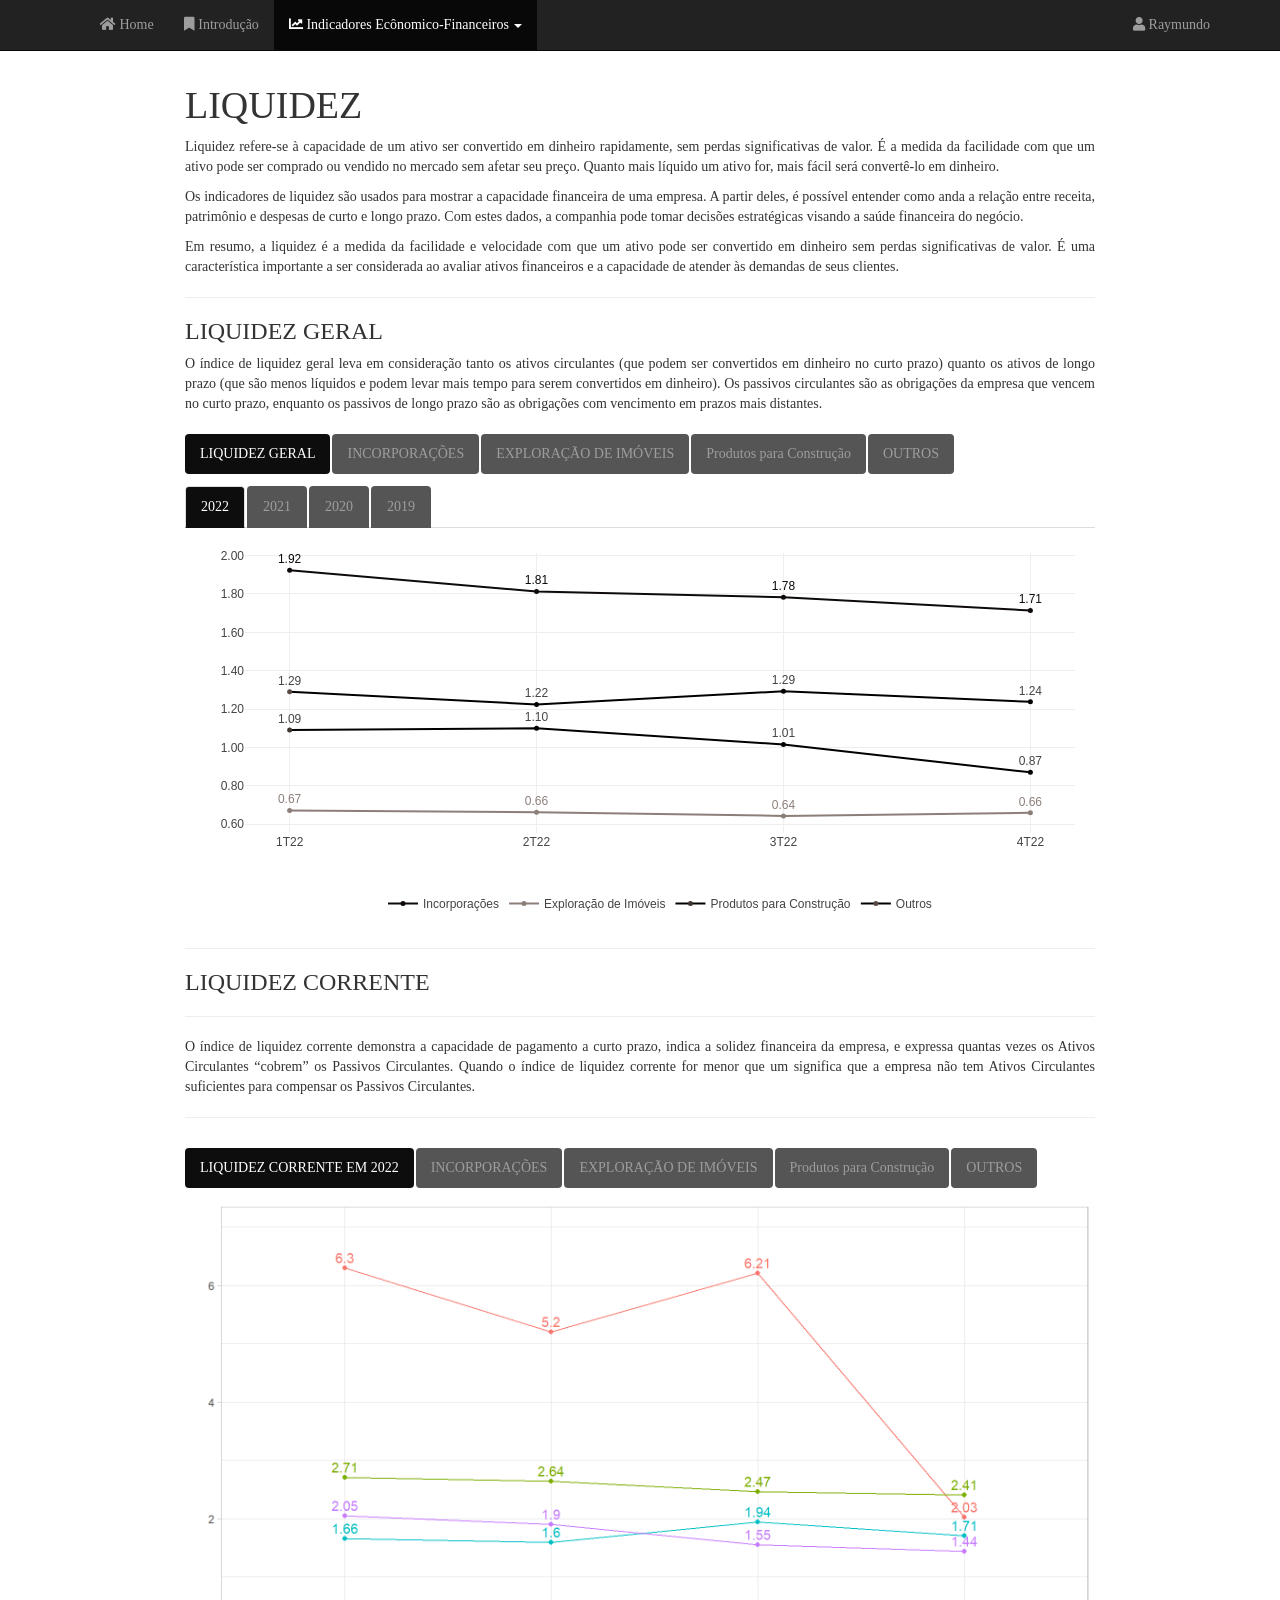
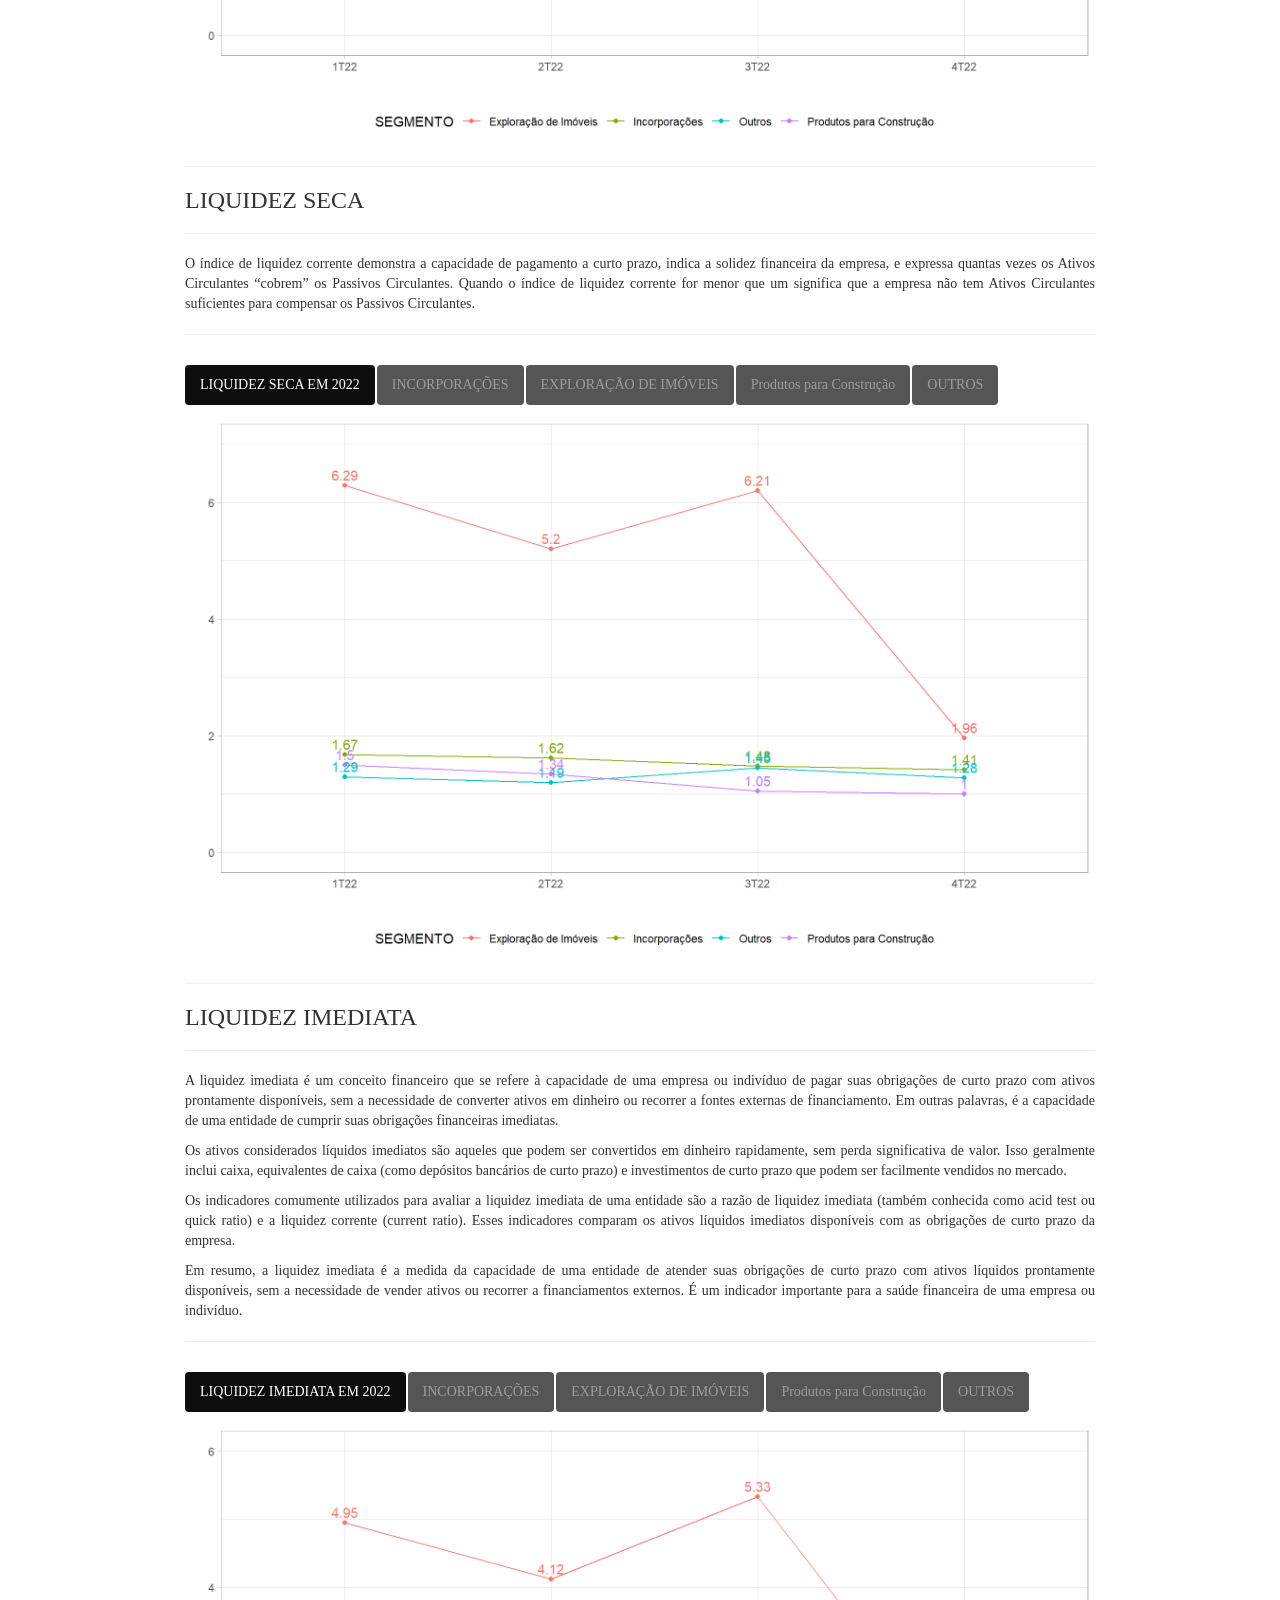
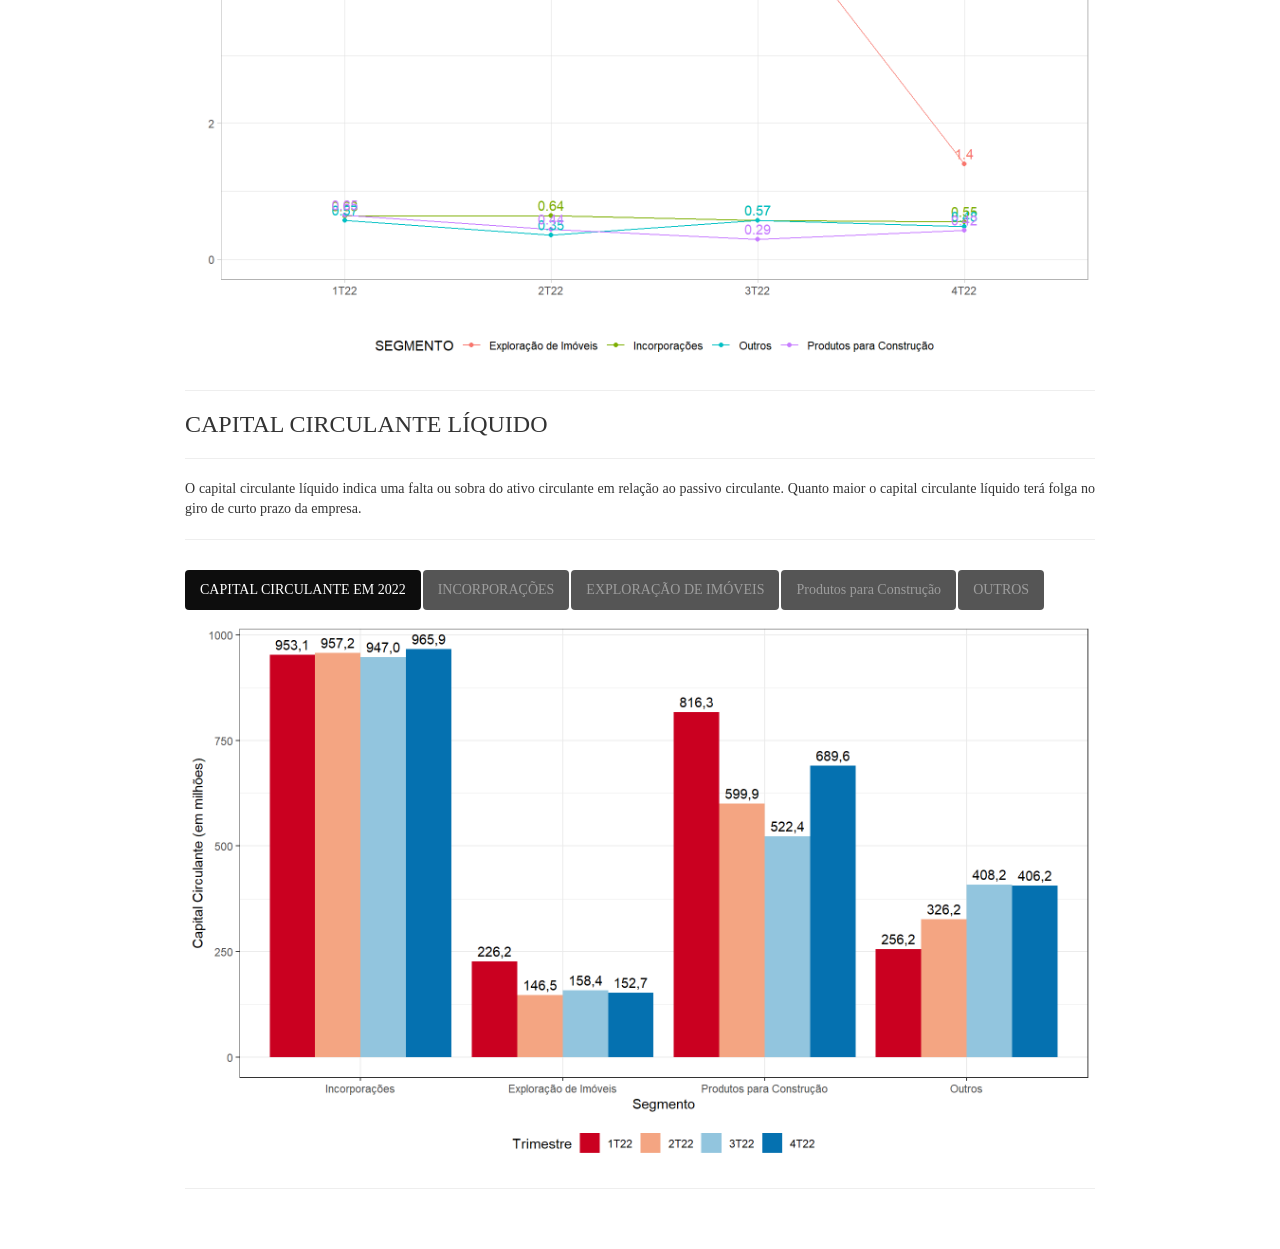
==== commit e1d40dae: "commit 03/08/23" ====
--- a/3_liquidez.html
+++ b/3_liquidez.html
@@ -418,36 +418,36 @@
 <div id="liquidez-geral-1" class="section level5">
 <h5>LIQUIDEZ GERAL</h5>
 <div class="tabbable">
-<ul class="nav nav-tabs" data-tabsetid="3034">
+<ul class="nav nav-tabs" data-tabsetid="8853">
 <li class="active">
-<a href="#tab-3034-1" data-toggle="tab" data-bs-toggle="tab" data-value="2022">2022</a>
+<a href="#tab-8853-1" data-toggle="tab" data-bs-toggle="tab" data-value="2022">2022</a>
 </li>
 <li>
-<a href="#tab-3034-2" data-toggle="tab" data-bs-toggle="tab" data-value="2021">2021</a>
+<a href="#tab-8853-2" data-toggle="tab" data-bs-toggle="tab" data-value="2021">2021</a>
 </li>
 <li>
-<a href="#tab-3034-3" data-toggle="tab" data-bs-toggle="tab" data-value="2020">2020</a>
+<a href="#tab-8853-3" data-toggle="tab" data-bs-toggle="tab" data-value="2020">2020</a>
 </li>
 <li>
-<a href="#tab-3034-4" data-toggle="tab" data-bs-toggle="tab" data-value="2019">2019</a>
+<a href="#tab-8853-4" data-toggle="tab" data-bs-toggle="tab" data-value="2019">2019</a>
 </li>
 </ul>
-<div class="tab-content" data-tabsetid="3034">
-<div class="tab-pane active" data-value="2022" id="tab-3034-1">
-<div class="plotly html-widget html-fill-item-overflow-hidden html-fill-item" id="htmlwidget-bd57db6da75e2670c585" style="width:100%;height:400px;"></div>
-<script type="application/json" data-for="htmlwidget-bd57db6da75e2670c585">{"x":{"visdat":{"3b402c22273a":["function () ","plotlyVisDat"]},"cur_data":"3b402c22273a","attrs":{"3b402c22273a":{"hovertemplate":"%{y:.2f}","alpha_stroke":1,"sizes":[10,100],"spans":[1,20],"name":"Incorporações","type":"scatter","mode":"lines+markers+text","x":{},"y":{},"text":["1.92","1.81","1.78","1.71"],"textposition":"top center","textfont":{"color":"#334075","size":12},"marker":{"color":"#334075","size":5},"line":{"width":2,"color":"#334075"},"inherit":true},"3b402c22273a.1":{"hovertemplate":"%{y:.2f}","alpha_stroke":1,"sizes":[10,100],"spans":[1,20],"name":"Exploração de Imóveis","type":"scatter","mode":"lines+markers+text","x":{},"y":{},"text":["0.67","0.66","0.64","0.66"],"textposition":"top center","textfont":{"color":"#F2294E","size":12},"marker":{"color":"#F2294E","size":5},"line":{"width":2,"color":"#F2294E"},"inherit":true},"3b402c22273a.2":{"hovertemplate":"%{y:.2f}","alpha_stroke":1,"sizes":[10,100],"spans":[1,20],"name":"Produtos para Construção","type":"scatter","mode":"lines+markers","x":{},"y":{},"text":["1.09","1.10","1.01","0.87"],"textposition":"top center","textfont":{"color":"#05C7F2","size":12},"marker":{"color":"#05C7F2","size":5},"line":{"width":2,"color":"#05C7F2"},"inherit":true},"3b402c22273a.3":{"hovertemplate":"%{y:.2f}","alpha_stroke":1,"sizes":[10,100],"spans":[1,20],"name":"Outros","type":"scatter","mode":"lines+markers","x":{},"y":{},"text":["1.29","1.22","1.29","1.24"],"textposition":"top center","textfont":{"color":"#FFB700","size":12},"marker":{"color":"#FFB700","size":5},"line":{"width":2,"color":"#FFB700"},"inherit":true}},"layout":{"width":900,"margin":{"b":40,"l":60,"t":25,"r":10},"legend":{"x":0.5,"y":-0.2,"xanchor":"center","yanchor":"top","orientation":"h"},"xaxis":{"domain":[0,1],"automargin":true,"title":"","categoryorder":"array","categoryarray":[["1T22","2T22","3T22","4T22"]],"type":"category"},"yaxis":{"domain":[0,1],"automargin":true,"title":"","tickformat":".2f"},"hovermode":"x unified","showlegend":true},"source":"A","config":{"modeBarButtonsToAdd":["hoverclosest","hovercompare"],"showSendToCloud":false},"data":[{"hovertemplate":["%{y:.2f}","%{y:.2f}","%{y:.2f}","%{y:.2f}"],"name":"Incorporações","type":"scatter","mode":"lines+markers+text","x":["1T22","2T22","3T22","4T22"],"y":[1.92428571428571,1.81314285714286,1.78314285714286,1.71428571428571],"text":["1.92","1.81","1.78","1.71"],"textposition":["top center","top center","top center","top center"],"textfont":{"color":"#334075","size":12},"marker":{"color":"#334075","size":5,"line":{"color":"rgba(31,119,180,1)"}},"line":{"color":"#334075","width":2},"error_y":{"color":"rgba(31,119,180,1)"},"error_x":{"color":"rgba(31,119,180,1)"},"xaxis":"x","yaxis":"y","frame":null},{"hovertemplate":["%{y:.2f}","%{y:.2f}","%{y:.2f}","%{y:.2f}"],"name":"Exploração de Imóveis","type":"scatter","mode":"lines+markers+text","x":["1T22","2T22","3T22","4T22"],"y":[0.671428571428571,0.661428571428571,0.642857142857143,0.658571428571429],"text":["0.67","0.66","0.64","0.66"],"textposition":["top center","top center","top center","top center"],"textfont":{"color":"#F2294E","size":12},"marker":{"color":"#F2294E","size":5,"line":{"color":"rgba(255,127,14,1)"}},"line":{"color":"#F2294E","width":2},"error_y":{"color":"rgba(255,127,14,1)"},"error_x":{"color":"rgba(255,127,14,1)"},"xaxis":"x","yaxis":"y","frame":null},{"hovertemplate":["%{y:.2f}","%{y:.2f}","%{y:.2f}","%{y:.2f}"],"name":"Produtos para Construção","type":"scatter","mode":"lines+markers+text","x":["1T22","2T22","3T22","4T22"],"y":[1.09,1.1,1.015,0.87],"text":["1.09","1.10","1.01","0.87"],"textposition":["top center","top center","top center","top center"],"textfont":{"color":"#05C7F2","size":12},"marker":{"color":"#05C7F2","size":5,"line":{"color":"rgba(44,160,44,1)"}},"line":{"color":"#05C7F2","width":2},"error_y":{"color":"rgba(44,160,44,1)"},"error_x":{"color":"rgba(44,160,44,1)"},"xaxis":"x","yaxis":"y","frame":null},{"hovertemplate":["%{y:.2f}","%{y:.2f}","%{y:.2f}","%{y:.2f}"],"name":"Outros","type":"scatter","mode":"lines+markers+text","x":["1T22","2T22","3T22","4T22"],"y":[1.29,1.224,1.29222222222222,1.23777777777778],"text":["1.29","1.22","1.29","1.24"],"textposition":["top center","top center","top center","top center"],"textfont":{"color":"#FFB700","size":12},"marker":{"color":"#FFB700","size":5,"line":{"color":"rgba(214,39,40,1)"}},"line":{"color":"#FFB700","width":2},"error_y":{"color":"rgba(214,39,40,1)"},"error_x":{"color":"rgba(214,39,40,1)"},"xaxis":"x","yaxis":"y","frame":null}],"highlight":{"on":"plotly_click","persistent":false,"dynamic":false,"selectize":false,"opacityDim":0.2,"selected":{"opacity":1},"debounce":0},"shinyEvents":["plotly_hover","plotly_click","plotly_selected","plotly_relayout","plotly_brushed","plotly_brushing","plotly_clickannotation","plotly_doubleclick","plotly_deselect","plotly_afterplot","plotly_sunburstclick"],"base_url":"https://plot.ly"},"evals":[],"jsHooks":[]}</script>
-</div>
-<div class="tab-pane" data-value="2021" id="tab-3034-2">
-<div class="plotly html-widget html-fill-item-overflow-hidden html-fill-item" id="htmlwidget-c45e1263e98f50951676" style="width:100%;height:400px;"></div>
-<script type="application/json" data-for="htmlwidget-c45e1263e98f50951676">{"x":{"visdat":{"3b4048d1504e":["function () ","plotlyVisDat"]},"cur_data":"3b4048d1504e","attrs":{"3b4048d1504e":{"hovertemplate":"%{y:.2f}","alpha_stroke":1,"sizes":[10,100],"spans":[1,20],"name":"Incorporações","type":"scatter","mode":"lines+markers+text","x":{},"y":{},"text":["2.08","2.15","2.04","1.91"],"textposition":"top center","textfont":{"color":"#334075","size":12},"marker":{"color":"#334075","size":5},"line":{"width":2,"color":"#334075"},"inherit":true},"3b4048d1504e.1":{"hovertemplate":"%{y:.2f}","alpha_stroke":1,"sizes":[10,100],"spans":[1,20],"name":"Exploração de Imóveis","type":"scatter","mode":"lines+markers+text","x":{},"y":{},"text":["0.68","0.70","0.72","0.64"],"textposition":"top center","textfont":{"color":"#F2294E","size":12},"marker":{"color":"#F2294E","size":5},"line":{"width":2,"color":"#F2294E"},"inherit":true},"3b4048d1504e.2":{"hovertemplate":"%{y:.2f}","alpha_stroke":1,"sizes":[10,100],"spans":[1,20],"name":"Produtos para Construção","type":"scatter","mode":"lines+markers","x":{},"y":{},"text":["0.88","0.97","1.07","1.03"],"textposition":"top center","textfont":{"color":"#05C7F2","size":12},"marker":{"color":"#05C7F2","size":5},"line":{"width":2,"color":"#05C7F2"},"inherit":true},"3b4048d1504e.3":{"hovertemplate":"%{y:.2f}","alpha_stroke":1,"sizes":[10,100],"spans":[1,20],"name":"Outros","type":"scatter","mode":"lines+markers","x":{},"y":{},"text":["1.36","1.38","1.48","1.32"],"textposition":"top center","textfont":{"color":"#FFB700","size":12},"marker":{"color":"#FFB700","size":5},"line":{"width":2,"color":"#FFB700"},"inherit":true}},"layout":{"width":900,"margin":{"b":40,"l":60,"t":25,"r":10},"legend":{"x":0.5,"y":-0.2,"xanchor":"center","yanchor":"top","orientation":"h"},"xaxis":{"domain":[0,1],"automargin":true,"title":"","categoryorder":"array","categoryarray":[["1T21","2T21","3T21","4T21"]],"type":"category"},"yaxis":{"domain":[0,1],"automargin":true,"title":"","tickformat":".2f"},"hovermode":"x unified","showlegend":true},"source":"A","config":{"modeBarButtonsToAdd":["hoverclosest","hovercompare"],"showSendToCloud":false},"data":[{"hovertemplate":["%{y:.2f}","%{y:.2f}","%{y:.2f}","%{y:.2f}"],"name":"Incorporações","type":"scatter","mode":"lines+markers+text","x":["1T21","2T21","3T21","4T21"],"y":[2.07942857142857,2.14885714285714,2.03742857142857,1.90942857142857],"text":["2.08","2.15","2.04","1.91"],"textposition":["top center","top center","top center","top center"],"textfont":{"color":"#334075","size":12},"marker":{"color":"#334075","size":5,"line":{"color":"rgba(31,119,180,1)"}},"line":{"color":"#334075","width":2},"error_y":{"color":"rgba(31,119,180,1)"},"error_x":{"color":"rgba(31,119,180,1)"},"xaxis":"x","yaxis":"y","frame":null},{"hovertemplate":["%{y:.2f}","%{y:.2f}","%{y:.2f}","%{y:.2f}"],"name":"Exploração de Imóveis","type":"scatter","mode":"lines+markers+text","x":["1T21","2T21","3T21","4T21"],"y":[0.684285714285714,0.697142857142857,0.724285714285714,0.637142857142857],"text":["0.68","0.70","0.72","0.64"],"textposition":["top center","top center","top center","top center"],"textfont":{"color":"#F2294E","size":12},"marker":{"color":"#F2294E","size":5,"line":{"color":"rgba(255,127,14,1)"}},"line":{"color":"#F2294E","width":2},"error_y":{"color":"rgba(255,127,14,1)"},"error_x":{"color":"rgba(255,127,14,1)"},"xaxis":"x","yaxis":"y","frame":null},{"hovertemplate":["%{y:.2f}","%{y:.2f}","%{y:.2f}","%{y:.2f}"],"name":"Produtos para Construção","type":"scatter","mode":"lines+markers+text","x":["1T21","2T21","3T21","4T21"],"y":[0.88,0.97,1.07,1.0325],"text":["0.88","0.97","1.07","1.03"],"textposition":["top center","top center","top center","top center"],"textfont":{"color":"#05C7F2","size":12},"marker":{"color":"#05C7F2","size":5,"line":{"color":"rgba(44,160,44,1)"}},"line":{"color":"#05C7F2","width":2},"error_y":{"color":"rgba(44,160,44,1)"},"error_x":{"color":"rgba(44,160,44,1)"},"xaxis":"x","yaxis":"y","frame":null},{"hovertemplate":["%{y:.2f}","%{y:.2f}","%{y:.2f}","%{y:.2f}"],"name":"Outros","type":"scatter","mode":"lines+markers+text","x":["1T21","2T21","3T21","4T21"],"y":[1.364,1.378,1.48,1.32],"text":["1.36","1.38","1.48","1.32"],"textposition":["top center","top center","top center","top center"],"textfont":{"color":"#FFB700","size":12},"marker":{"color":"#FFB700","size":5,"line":{"color":"rgba(214,39,40,1)"}},"line":{"color":"#FFB700","width":2},"error_y":{"color":"rgba(214,39,40,1)"},"error_x":{"color":"rgba(214,39,40,1)"},"xaxis":"x","yaxis":"y","frame":null}],"highlight":{"on":"plotly_click","persistent":false,"dynamic":false,"selectize":false,"opacityDim":0.2,"selected":{"opacity":1},"debounce":0},"shinyEvents":["plotly_hover","plotly_click","plotly_selected","plotly_relayout","plotly_brushed","plotly_brushing","plotly_clickannotation","plotly_doubleclick","plotly_deselect","plotly_afterplot","plotly_sunburstclick"],"base_url":"https://plot.ly"},"evals":[],"jsHooks":[]}</script>
-</div>
-<div class="tab-pane" data-value="2020" id="tab-3034-3">
-<div class="plotly html-widget html-fill-item-overflow-hidden html-fill-item" id="htmlwidget-e18a54ba1d0c8f3886e4" style="width:100%;height:400px;"></div>
-<script type="application/json" data-for="htmlwidget-e18a54ba1d0c8f3886e4">{"x":{"visdat":{"3b40fb17727":["function () ","plotlyVisDat"]},"cur_data":"3b40fb17727","attrs":{"3b40fb17727":{"hovertemplate":"%{y:.2f}","alpha_stroke":1,"sizes":[10,100],"spans":[1,20],"name":"Incorporações","type":"scatter","mode":"lines+markers+text","x":{},"y":{},"text":["1.80","3.29","4.02","2.09"],"textposition":"top center","textfont":{"color":"#334075","size":12},"marker":{"color":"#334075","size":5},"line":{"width":2,"color":"#334075"},"inherit":true},"3b40fb17727.1":{"hovertemplate":"%{y:.2f}","alpha_stroke":1,"sizes":[10,100],"spans":[1,20],"name":"Exploração de Imóveis","type":"scatter","mode":"lines+markers+text","x":{},"y":{},"text":["0.70","0.68","0.75","0.60"],"textposition":"top center","textfont":{"color":"#F2294E","size":12},"marker":{"color":"#F2294E","size":5},"line":{"width":2,"color":"#F2294E"},"inherit":true},"3b40fb17727.2":{"hovertemplate":"%{y:.2f}","alpha_stroke":1,"sizes":[10,100],"spans":[1,20],"name":"Produtos para Construção","type":"scatter","mode":"lines+markers","x":{},"y":{},"text":["0.71","0.76","0.80","0.86"],"textposition":"top center","textfont":{"color":"#05C7F2","size":12},"marker":{"color":"#05C7F2","size":5},"line":{"width":2,"color":"#05C7F2"},"inherit":true},"3b40fb17727.3":{"hovertemplate":"%{y:.2f}","alpha_stroke":1,"sizes":[10,100],"spans":[1,20],"name":"Outros","type":"scatter","mode":"lines+markers","x":{},"y":{},"text":["1.44","1.49","1.45","1.46"],"textposition":"top center","textfont":{"color":"#FFB700","size":12},"marker":{"color":"#FFB700","size":5},"line":{"width":2,"color":"#FFB700"},"inherit":true}},"layout":{"width":900,"margin":{"b":40,"l":60,"t":25,"r":10},"legend":{"x":0.5,"y":-0.2,"xanchor":"center","yanchor":"top","orientation":"h"},"xaxis":{"domain":[0,1],"automargin":true,"title":"","categoryorder":"array","categoryarray":[["1T20","2T20","3T20","4T20"]],"type":"category"},"yaxis":{"domain":[0,1],"automargin":true,"title":"","tickformat":".2f"},"hovermode":"x unified","showlegend":true},"source":"A","config":{"modeBarButtonsToAdd":["hoverclosest","hovercompare"],"showSendToCloud":false},"data":[{"hovertemplate":["%{y:.2f}","%{y:.2f}","%{y:.2f}","%{y:.2f}"],"name":"Incorporações","type":"scatter","mode":"lines+markers+text","x":["1T20","2T20","3T20","4T20"],"y":[1.79870967741935,3.286875,4.0241935483871,2.092],"text":["1.80","3.29","4.02","2.09"],"textposition":["top center","top center","top center","top center"],"textfont":{"color":"#334075","size":12},"marker":{"color":"#334075","size":5,"line":{"color":"rgba(31,119,180,1)"}},"line":{"color":"#334075","width":2},"error_y":{"color":"rgba(31,119,180,1)"},"error_x":{"color":"rgba(31,119,180,1)"},"xaxis":"x","yaxis":"y","frame":null},{"hovertemplate":["%{y:.2f}","%{y:.2f}","%{y:.2f}","%{y:.2f}"],"name":"Exploração de Imóveis","type":"scatter","mode":"lines+markers+text","x":["1T20","2T20","3T20","4T20"],"y":[0.698571428571429,0.677142857142857,0.75,0.604285714285714],"text":["0.70","0.68","0.75","0.60"],"textposition":["top center","top center","top center","top center"],"textfont":{"color":"#F2294E","size":12},"marker":{"color":"#F2294E","size":5,"line":{"color":"rgba(255,127,14,1)"}},"line":{"color":"#F2294E","width":2},"error_y":{"color":"rgba(255,127,14,1)"},"error_x":{"color":"rgba(255,127,14,1)"},"xaxis":"x","yaxis":"y","frame":null},{"hovertemplate":["%{y:.2f}","%{y:.2f}","%{y:.2f}","%{y:.2f}"],"name":"Produtos para Construção","type":"scatter","mode":"lines+markers+text","x":["1T20","2T20","3T20","4T20"],"y":[0.71,0.755,0.795,0.8575],"text":["0.71","0.76","0.80","0.86"],"textposition":["top center","top center","top center","top center"],"textfont":{"color":"#05C7F2","size":12},"marker":{"color":"#05C7F2","size":5,"line":{"color":"rgba(44,160,44,1)"}},"line":{"color":"#05C7F2","width":2},"error_y":{"color":"rgba(44,160,44,1)"},"error_x":{"color":"rgba(44,160,44,1)"},"xaxis":"x","yaxis":"y","frame":null},{"hovertemplate":["%{y:.2f}","%{y:.2f}","%{y:.2f}","%{y:.2f}"],"name":"Outros","type":"scatter","mode":"lines+markers+text","x":["1T20","2T20","3T20","4T20"],"y":[1.44111111111111,1.48666666666667,1.44555555555556,1.46222222222222],"text":["1.44","1.49","1.45","1.46"],"textposition":["top center","top center","top center","top center"],"textfont":{"color":"#FFB700","size":12},"marker":{"color":"#FFB700","size":5,"line":{"color":"rgba(214,39,40,1)"}},"line":{"color":"#FFB700","width":2},"error_y":{"color":"rgba(214,39,40,1)"},"error_x":{"color":"rgba(214,39,40,1)"},"xaxis":"x","yaxis":"y","frame":null}],"highlight":{"on":"plotly_click","persistent":false,"dynamic":false,"selectize":false,"opacityDim":0.2,"selected":{"opacity":1},"debounce":0},"shinyEvents":["plotly_hover","plotly_click","plotly_selected","plotly_relayout","plotly_brushed","plotly_brushing","plotly_clickannotation","plotly_doubleclick","plotly_deselect","plotly_afterplot","plotly_sunburstclick"],"base_url":"https://plot.ly"},"evals":[],"jsHooks":[]}</script>
-</div>
-<div class="tab-pane" data-value="2019" id="tab-3034-4">
-<div class="plotly html-widget html-fill-item-overflow-hidden html-fill-item" id="htmlwidget-0458de17c6f6164ec0f8" style="width:100%;height:400px;"></div>
-<script type="application/json" data-for="htmlwidget-0458de17c6f6164ec0f8">{"x":{"visdat":{"3b404ac59de":["function () ","plotlyVisDat"]},"cur_data":"3b404ac59de","attrs":{"3b404ac59de":{"hovertemplate":"%{y:.2f}","alpha_stroke":1,"sizes":[10,100],"spans":[1,20],"name":"Incorporações","type":"scatter","mode":"lines+markers+text","x":{},"y":{},"text":["1.80","1.79","1.88","1.89"],"textposition":"top center","textfont":{"color":"#334075","size":12},"marker":{"color":"#334075","size":5},"line":{"width":2,"color":"#334075"},"inherit":true},"3b404ac59de.1":{"hovertemplate":"%{y:.2f}","alpha_stroke":1,"sizes":[10,100],"spans":[1,20],"name":"Exploração de Imóveis","type":"scatter","mode":"lines+markers+text","x":{},"y":{},"text":["0.56","0.56","0.55","0.74"],"textposition":"top center","textfont":{"color":"#F2294E","size":12},"marker":{"color":"#F2294E","size":5},"line":{"width":2,"color":"#F2294E"},"inherit":true},"3b404ac59de.2":{"hovertemplate":"%{y:.2f}","alpha_stroke":1,"sizes":[10,100],"spans":[1,20],"name":"Produtos para Construção","type":"scatter","mode":"lines+markers","x":{},"y":{},"text":["0.78","0.74","0.73","0.71"],"textposition":"top center","textfont":{"color":"#05C7F2","size":12},"marker":{"color":"#05C7F2","size":5},"line":{"width":2,"color":"#05C7F2"},"inherit":true},"3b404ac59de.3":{"hovertemplate":"%{y:.2f}","alpha_stroke":1,"sizes":[10,100],"spans":[1,20],"name":"Outros","type":"scatter","mode":"lines+markers","x":{},"y":{},"text":["1.35","1.24","1.34","1.24"],"textposition":"top center","textfont":{"color":"#FFB700","size":12},"marker":{"color":"#FFB700","size":5},"line":{"width":2,"color":"#FFB700"},"inherit":true}},"layout":{"width":900,"margin":{"b":40,"l":60,"t":25,"r":10},"legend":{"x":0.5,"y":-0.2,"xanchor":"center","yanchor":"top","orientation":"h"},"xaxis":{"domain":[0,1],"automargin":true,"title":"","categoryorder":"array","categoryarray":[["1T19","2T19","3T19","4T19"]],"type":"category"},"yaxis":{"domain":[0,1],"automargin":true,"title":"","tickformat":".2f"},"hovermode":"x unified","showlegend":true},"source":"A","config":{"modeBarButtonsToAdd":["hoverclosest","hovercompare"],"showSendToCloud":false},"data":[{"hovertemplate":["%{y:.2f}","%{y:.2f}","%{y:.2f}","%{y:.2f}"],"name":"Incorporações","type":"scatter","mode":"lines+markers+text","x":["1T19","2T19","3T19","4T19"],"y":[1.80086956521739,1.78739130434783,1.87608695652174,1.89241379310345],"text":["1.80","1.79","1.88","1.89"],"textposition":["top center","top center","top center","top center"],"textfont":{"color":"#334075","size":12},"marker":{"color":"#334075","size":5,"line":{"color":"rgba(31,119,180,1)"}},"line":{"color":"#334075","width":2},"error_y":{"color":"rgba(31,119,180,1)"},"error_x":{"color":"rgba(31,119,180,1)"},"xaxis":"x","yaxis":"y","frame":null},{"hovertemplate":["%{y:.2f}","%{y:.2f}","%{y:.2f}","%{y:.2f}"],"name":"Exploração de Imóveis","type":"scatter","mode":"lines+markers+text","x":["1T19","2T19","3T19","4T19"],"y":[0.561666666666667,0.555,0.553333333333333,0.738571428571429],"text":["0.56","0.56","0.55","0.74"],"textposition":["top center","top center","top center","top center"],"textfont":{"color":"#F2294E","size":12},"marker":{"color":"#F2294E","size":5,"line":{"color":"rgba(255,127,14,1)"}},"line":{"color":"#F2294E","width":2},"error_y":{"color":"rgba(255,127,14,1)"},"error_x":{"color":"rgba(255,127,14,1)"},"xaxis":"x","yaxis":"y","frame":null},{"hovertemplate":["%{y:.2f}","%{y:.2f}","%{y:.2f}","%{y:.2f}"],"name":"Produtos para Construção","type":"scatter","mode":"lines+markers+text","x":["1T19","2T19","3T19","4T19"],"y":[0.775,0.745,0.735,0.71],"text":["0.78","0.74","0.73","0.71"],"textposition":["top center","top center","top center","top center"],"textfont":{"color":"#05C7F2","size":12},"marker":{"color":"#05C7F2","size":5,"line":{"color":"rgba(44,160,44,1)"}},"line":{"color":"#05C7F2","width":2},"error_y":{"color":"rgba(44,160,44,1)"},"error_x":{"color":"rgba(44,160,44,1)"},"xaxis":"x","yaxis":"y","frame":null},{"hovertemplate":["%{y:.2f}","%{y:.2f}","%{y:.2f}","%{y:.2f}"],"name":"Outros","type":"scatter","mode":"lines+markers+text","x":["1T19","2T19","3T19","4T19"],"y":[1.34625,1.2375,1.345,1.24111111111111],"text":["1.35","1.24","1.34","1.24"],"textposition":["top center","top center","top center","top center"],"textfont":{"color":"#FFB700","size":12},"marker":{"color":"#FFB700","size":5,"line":{"color":"rgba(214,39,40,1)"}},"line":{"color":"#FFB700","width":2},"error_y":{"color":"rgba(214,39,40,1)"},"error_x":{"color":"rgba(214,39,40,1)"},"xaxis":"x","yaxis":"y","frame":null}],"highlight":{"on":"plotly_click","persistent":false,"dynamic":false,"selectize":false,"opacityDim":0.2,"selected":{"opacity":1},"debounce":0},"shinyEvents":["plotly_hover","plotly_click","plotly_selected","plotly_relayout","plotly_brushed","plotly_brushing","plotly_clickannotation","plotly_doubleclick","plotly_deselect","plotly_afterplot","plotly_sunburstclick"],"base_url":"https://plot.ly"},"evals":[],"jsHooks":[]}</script>
+<div class="tab-content" data-tabsetid="8853">
+<div class="tab-pane active" data-value="2022" id="tab-8853-1">
+<div class="plotly html-widget html-fill-item-overflow-hidden html-fill-item" id="htmlwidget-9bb40bdc753ee3673a33" style="width:100%;height:400px;"></div>
+<script type="application/json" data-for="htmlwidget-9bb40bdc753ee3673a33">{"x":{"visdat":{"78414d8653":["function () ","plotlyVisDat"]},"cur_data":"78414d8653","attrs":{"78414d8653":{"hovertemplate":"%{y:.2f}","alpha_stroke":1,"sizes":[10,100],"spans":[1,20],"name":"Incorporações","type":"scatter","mode":"lines+markers+text","x":{},"y":{},"text":["1.92","1.81","1.78","1.71"],"textposition":"top center","textfont":{"color":"#0D0A09","size":12},"marker":{"color":"#0D0A09","size":5},"line":{"width":2,"color":"#0D0A09"},"inherit":true},"78414d8653.1":{"hovertemplate":"%{y:.2f}","alpha_stroke":1,"sizes":[10,100],"spans":[1,20],"name":"Exploração de Imóveis","type":"scatter","mode":"lines+markers+text","x":{},"y":{},"text":["0.67","0.66","0.64","0.66"],"textposition":"top center","textfont":{"color":"#8C7E79","size":12},"marker":{"color":"#8C7E79","size":5},"line":{"width":2,"color":"#8C7E79"},"inherit":true},"78414d8653.2":{"hovertemplate":"%{y:.2f}","alpha_stroke":1,"sizes":[10,100],"spans":[1,20],"name":"Produtos para Construção","type":"scatter","mode":"lines+markers","x":{},"y":{},"text":["1.09","1.10","1.01","0.87"],"textposition":"top center","textfont":{"color":{"color":"#403430"},"size":12},"marker":{"color":{"color":"#403430"},"size":5},"line":{"width":2,"color":{"color":"#403430"}},"inherit":true},"78414d8653.3":{"hovertemplate":"%{y:.2f}","alpha_stroke":1,"sizes":[10,100],"spans":[1,20],"name":"Outros","type":"scatter","mode":"lines+markers","x":{},"y":{},"text":["1.29","1.22","1.29","1.24"],"textposition":"top center","textfont":{"color":{"color":"#594B46"},"size":12},"marker":{"color":{"color":"#594B46"},"size":5},"line":{"width":2,"color":{"color":"#594B46"}},"inherit":true}},"layout":{"width":900,"margin":{"b":40,"l":60,"t":25,"r":10},"legend":{"x":0.5,"y":-0.2,"xanchor":"center","yanchor":"top","orientation":"h"},"xaxis":{"domain":[0,1],"automargin":true,"title":"","categoryorder":"array","categoryarray":[["1T22","2T22","3T22","4T22"]],"type":"category"},"yaxis":{"domain":[0,1],"automargin":true,"title":"","tickformat":".2f"},"hovermode":"x unified","showlegend":true},"source":"A","config":{"modeBarButtonsToAdd":["hoverclosest","hovercompare"],"showSendToCloud":false},"data":[{"hovertemplate":["%{y:.2f}","%{y:.2f}","%{y:.2f}","%{y:.2f}"],"name":"Incorporações","type":"scatter","mode":"lines+markers+text","x":["1T22","2T22","3T22","4T22"],"y":[1.92428571428571,1.81314285714286,1.78314285714286,1.71428571428571],"text":["1.92","1.81","1.78","1.71"],"textposition":["top center","top center","top center","top center"],"textfont":{"color":"#0D0A09","size":12},"marker":{"color":"#0D0A09","size":5,"line":{"color":"rgba(31,119,180,1)"}},"line":{"color":"#0D0A09","width":2},"error_y":{"color":"rgba(31,119,180,1)"},"error_x":{"color":"rgba(31,119,180,1)"},"xaxis":"x","yaxis":"y","frame":null},{"hovertemplate":["%{y:.2f}","%{y:.2f}","%{y:.2f}","%{y:.2f}"],"name":"Exploração de Imóveis","type":"scatter","mode":"lines+markers+text","x":["1T22","2T22","3T22","4T22"],"y":[0.671428571428571,0.661428571428571,0.642857142857143,0.658571428571429],"text":["0.67","0.66","0.64","0.66"],"textposition":["top center","top center","top center","top center"],"textfont":{"color":"#8C7E79","size":12},"marker":{"color":"#8C7E79","size":5,"line":{"color":"rgba(255,127,14,1)"}},"line":{"color":"#8C7E79","width":2},"error_y":{"color":"rgba(255,127,14,1)"},"error_x":{"color":"rgba(255,127,14,1)"},"xaxis":"x","yaxis":"y","frame":null},{"hovertemplate":["%{y:.2f}","%{y:.2f}","%{y:.2f}","%{y:.2f}"],"name":"Produtos para Construção","type":"scatter","mode":"lines+markers+text","x":["1T22","2T22","3T22","4T22"],"y":[1.09,1.1,1.015,0.87],"text":["1.09","1.10","1.01","0.87"],"textposition":["top center","top center","top center","top center"],"textfont":{"color":{"color":"#403430"},"size":12},"marker":{"color":{"color":"#403430"},"size":5,"line":{"color":"rgba(44,160,44,1)"}},"line":{"color":["#403430"],"width":2},"error_y":{"color":"rgba(44,160,44,1)"},"error_x":{"color":"rgba(44,160,44,1)"},"xaxis":"x","yaxis":"y","frame":null},{"hovertemplate":["%{y:.2f}","%{y:.2f}","%{y:.2f}","%{y:.2f}"],"name":"Outros","type":"scatter","mode":"lines+markers+text","x":["1T22","2T22","3T22","4T22"],"y":[1.29,1.224,1.29222222222222,1.23777777777778],"text":["1.29","1.22","1.29","1.24"],"textposition":["top center","top center","top center","top center"],"textfont":{"color":{"color":"#594B46"},"size":12},"marker":{"color":{"color":"#594B46"},"size":5,"line":{"color":"rgba(214,39,40,1)"}},"line":{"color":["#594B46"],"width":2},"error_y":{"color":"rgba(214,39,40,1)"},"error_x":{"color":"rgba(214,39,40,1)"},"xaxis":"x","yaxis":"y","frame":null}],"highlight":{"on":"plotly_click","persistent":false,"dynamic":false,"selectize":false,"opacityDim":0.2,"selected":{"opacity":1},"debounce":0},"shinyEvents":["plotly_hover","plotly_click","plotly_selected","plotly_relayout","plotly_brushed","plotly_brushing","plotly_clickannotation","plotly_doubleclick","plotly_deselect","plotly_afterplot","plotly_sunburstclick"],"base_url":"https://plot.ly"},"evals":[],"jsHooks":[]}</script>
+</div>
+<div class="tab-pane" data-value="2021" id="tab-8853-2">
+<div class="plotly html-widget html-fill-item-overflow-hidden html-fill-item" id="htmlwidget-8954354a55c57e4fab49" style="width:100%;height:400px;"></div>
+<script type="application/json" data-for="htmlwidget-8954354a55c57e4fab49">{"x":{"visdat":{"78429314aa0":["function () ","plotlyVisDat"]},"cur_data":"78429314aa0","attrs":{"78429314aa0":{"hovertemplate":"%{y:.2f}","alpha_stroke":1,"sizes":[10,100],"spans":[1,20],"name":"Incorporações","type":"scatter","mode":"lines+markers+text","x":{},"y":{},"text":["2.08","2.15","2.04","1.91"],"textposition":"top center","textfont":{"color":"#334075","size":12},"marker":{"color":"#334075","size":5},"line":{"width":2,"color":"#334075"},"inherit":true},"78429314aa0.1":{"hovertemplate":"%{y:.2f}","alpha_stroke":1,"sizes":[10,100],"spans":[1,20],"name":"Exploração de Imóveis","type":"scatter","mode":"lines+markers+text","x":{},"y":{},"text":["0.68","0.70","0.72","0.64"],"textposition":"top center","textfont":{"color":"#F2294E","size":12},"marker":{"color":"#F2294E","size":5},"line":{"width":2,"color":"#F2294E"},"inherit":true},"78429314aa0.2":{"hovertemplate":"%{y:.2f}","alpha_stroke":1,"sizes":[10,100],"spans":[1,20],"name":"Produtos para Construção","type":"scatter","mode":"lines+markers","x":{},"y":{},"text":["0.88","0.97","1.07","1.03"],"textposition":"top center","textfont":{"color":"#05C7F2","size":12},"marker":{"color":"#05C7F2","size":5},"line":{"width":2,"color":"#05C7F2"},"inherit":true},"78429314aa0.3":{"hovertemplate":"%{y:.2f}","alpha_stroke":1,"sizes":[10,100],"spans":[1,20],"name":"Outros","type":"scatter","mode":"lines+markers","x":{},"y":{},"text":["1.36","1.38","1.48","1.32"],"textposition":"top center","textfont":{"color":"#FFB700","size":12},"marker":{"color":"#FFB700","size":5},"line":{"width":2,"color":"#FFB700"},"inherit":true}},"layout":{"width":900,"margin":{"b":40,"l":60,"t":25,"r":10},"legend":{"x":0.5,"y":-0.2,"xanchor":"center","yanchor":"top","orientation":"h"},"xaxis":{"domain":[0,1],"automargin":true,"title":"","categoryorder":"array","categoryarray":[["1T21","2T21","3T21","4T21"]],"type":"category"},"yaxis":{"domain":[0,1],"automargin":true,"title":"","tickformat":".2f"},"hovermode":"x unified","showlegend":true},"source":"A","config":{"modeBarButtonsToAdd":["hoverclosest","hovercompare"],"showSendToCloud":false},"data":[{"hovertemplate":["%{y:.2f}","%{y:.2f}","%{y:.2f}","%{y:.2f}"],"name":"Incorporações","type":"scatter","mode":"lines+markers+text","x":["1T21","2T21","3T21","4T21"],"y":[2.07942857142857,2.14885714285714,2.03742857142857,1.90942857142857],"text":["2.08","2.15","2.04","1.91"],"textposition":["top center","top center","top center","top center"],"textfont":{"color":"#334075","size":12},"marker":{"color":"#334075","size":5,"line":{"color":"rgba(31,119,180,1)"}},"line":{"color":"#334075","width":2},"error_y":{"color":"rgba(31,119,180,1)"},"error_x":{"color":"rgba(31,119,180,1)"},"xaxis":"x","yaxis":"y","frame":null},{"hovertemplate":["%{y:.2f}","%{y:.2f}","%{y:.2f}","%{y:.2f}"],"name":"Exploração de Imóveis","type":"scatter","mode":"lines+markers+text","x":["1T21","2T21","3T21","4T21"],"y":[0.684285714285714,0.697142857142857,0.724285714285714,0.637142857142857],"text":["0.68","0.70","0.72","0.64"],"textposition":["top center","top center","top center","top center"],"textfont":{"color":"#F2294E","size":12},"marker":{"color":"#F2294E","size":5,"line":{"color":"rgba(255,127,14,1)"}},"line":{"color":"#F2294E","width":2},"error_y":{"color":"rgba(255,127,14,1)"},"error_x":{"color":"rgba(255,127,14,1)"},"xaxis":"x","yaxis":"y","frame":null},{"hovertemplate":["%{y:.2f}","%{y:.2f}","%{y:.2f}","%{y:.2f}"],"name":"Produtos para Construção","type":"scatter","mode":"lines+markers+text","x":["1T21","2T21","3T21","4T21"],"y":[0.88,0.97,1.07,1.0325],"text":["0.88","0.97","1.07","1.03"],"textposition":["top center","top center","top center","top center"],"textfont":{"color":"#05C7F2","size":12},"marker":{"color":"#05C7F2","size":5,"line":{"color":"rgba(44,160,44,1)"}},"line":{"color":"#05C7F2","width":2},"error_y":{"color":"rgba(44,160,44,1)"},"error_x":{"color":"rgba(44,160,44,1)"},"xaxis":"x","yaxis":"y","frame":null},{"hovertemplate":["%{y:.2f}","%{y:.2f}","%{y:.2f}","%{y:.2f}"],"name":"Outros","type":"scatter","mode":"lines+markers+text","x":["1T21","2T21","3T21","4T21"],"y":[1.364,1.378,1.48,1.32],"text":["1.36","1.38","1.48","1.32"],"textposition":["top center","top center","top center","top center"],"textfont":{"color":"#FFB700","size":12},"marker":{"color":"#FFB700","size":5,"line":{"color":"rgba(214,39,40,1)"}},"line":{"color":"#FFB700","width":2},"error_y":{"color":"rgba(214,39,40,1)"},"error_x":{"color":"rgba(214,39,40,1)"},"xaxis":"x","yaxis":"y","frame":null}],"highlight":{"on":"plotly_click","persistent":false,"dynamic":false,"selectize":false,"opacityDim":0.2,"selected":{"opacity":1},"debounce":0},"shinyEvents":["plotly_hover","plotly_click","plotly_selected","plotly_relayout","plotly_brushed","plotly_brushing","plotly_clickannotation","plotly_doubleclick","plotly_deselect","plotly_afterplot","plotly_sunburstclick"],"base_url":"https://plot.ly"},"evals":[],"jsHooks":[]}</script>
+</div>
+<div class="tab-pane" data-value="2020" id="tab-8853-3">
+<div class="plotly html-widget html-fill-item-overflow-hidden html-fill-item" id="htmlwidget-03d8a042fa7c3a7f9ed5" style="width:100%;height:400px;"></div>
+<script type="application/json" data-for="htmlwidget-03d8a042fa7c3a7f9ed5">{"x":{"visdat":{"7847da661f7":["function () ","plotlyVisDat"]},"cur_data":"7847da661f7","attrs":{"7847da661f7":{"hovertemplate":"%{y:.2f}","alpha_stroke":1,"sizes":[10,100],"spans":[1,20],"name":"Incorporações","type":"scatter","mode":"lines+markers+text","x":{},"y":{},"text":["1.80","3.29","4.02","2.09"],"textposition":"top center","textfont":{"color":"#334075","size":12},"marker":{"color":"#334075","size":5},"line":{"width":2,"color":"#334075"},"inherit":true},"7847da661f7.1":{"hovertemplate":"%{y:.2f}","alpha_stroke":1,"sizes":[10,100],"spans":[1,20],"name":"Exploração de Imóveis","type":"scatter","mode":"lines+markers+text","x":{},"y":{},"text":["0.70","0.68","0.75","0.60"],"textposition":"top center","textfont":{"color":"#F2294E","size":12},"marker":{"color":"#F2294E","size":5},"line":{"width":2,"color":"#F2294E"},"inherit":true},"7847da661f7.2":{"hovertemplate":"%{y:.2f}","alpha_stroke":1,"sizes":[10,100],"spans":[1,20],"name":"Produtos para Construção","type":"scatter","mode":"lines+markers","x":{},"y":{},"text":["0.71","0.76","0.80","0.86"],"textposition":"top center","textfont":{"color":"#05C7F2","size":12},"marker":{"color":"#05C7F2","size":5},"line":{"width":2,"color":"#05C7F2"},"inherit":true},"7847da661f7.3":{"hovertemplate":"%{y:.2f}","alpha_stroke":1,"sizes":[10,100],"spans":[1,20],"name":"Outros","type":"scatter","mode":"lines+markers","x":{},"y":{},"text":["1.44","1.49","1.45","1.46"],"textposition":"top center","textfont":{"color":"#FFB700","size":12},"marker":{"color":"#FFB700","size":5},"line":{"width":2,"color":"#FFB700"},"inherit":true}},"layout":{"width":900,"margin":{"b":40,"l":60,"t":25,"r":10},"legend":{"x":0.5,"y":-0.2,"xanchor":"center","yanchor":"top","orientation":"h"},"xaxis":{"domain":[0,1],"automargin":true,"title":"","categoryorder":"array","categoryarray":[["1T20","2T20","3T20","4T20"]],"type":"category"},"yaxis":{"domain":[0,1],"automargin":true,"title":"","tickformat":".2f"},"hovermode":"x unified","showlegend":true},"source":"A","config":{"modeBarButtonsToAdd":["hoverclosest","hovercompare"],"showSendToCloud":false},"data":[{"hovertemplate":["%{y:.2f}","%{y:.2f}","%{y:.2f}","%{y:.2f}"],"name":"Incorporações","type":"scatter","mode":"lines+markers+text","x":["1T20","2T20","3T20","4T20"],"y":[1.79870967741935,3.286875,4.0241935483871,2.092],"text":["1.80","3.29","4.02","2.09"],"textposition":["top center","top center","top center","top center"],"textfont":{"color":"#334075","size":12},"marker":{"color":"#334075","size":5,"line":{"color":"rgba(31,119,180,1)"}},"line":{"color":"#334075","width":2},"error_y":{"color":"rgba(31,119,180,1)"},"error_x":{"color":"rgba(31,119,180,1)"},"xaxis":"x","yaxis":"y","frame":null},{"hovertemplate":["%{y:.2f}","%{y:.2f}","%{y:.2f}","%{y:.2f}"],"name":"Exploração de Imóveis","type":"scatter","mode":"lines+markers+text","x":["1T20","2T20","3T20","4T20"],"y":[0.698571428571429,0.677142857142857,0.75,0.604285714285714],"text":["0.70","0.68","0.75","0.60"],"textposition":["top center","top center","top center","top center"],"textfont":{"color":"#F2294E","size":12},"marker":{"color":"#F2294E","size":5,"line":{"color":"rgba(255,127,14,1)"}},"line":{"color":"#F2294E","width":2},"error_y":{"color":"rgba(255,127,14,1)"},"error_x":{"color":"rgba(255,127,14,1)"},"xaxis":"x","yaxis":"y","frame":null},{"hovertemplate":["%{y:.2f}","%{y:.2f}","%{y:.2f}","%{y:.2f}"],"name":"Produtos para Construção","type":"scatter","mode":"lines+markers+text","x":["1T20","2T20","3T20","4T20"],"y":[0.71,0.755,0.795,0.8575],"text":["0.71","0.76","0.80","0.86"],"textposition":["top center","top center","top center","top center"],"textfont":{"color":"#05C7F2","size":12},"marker":{"color":"#05C7F2","size":5,"line":{"color":"rgba(44,160,44,1)"}},"line":{"color":"#05C7F2","width":2},"error_y":{"color":"rgba(44,160,44,1)"},"error_x":{"color":"rgba(44,160,44,1)"},"xaxis":"x","yaxis":"y","frame":null},{"hovertemplate":["%{y:.2f}","%{y:.2f}","%{y:.2f}","%{y:.2f}"],"name":"Outros","type":"scatter","mode":"lines+markers+text","x":["1T20","2T20","3T20","4T20"],"y":[1.44111111111111,1.48666666666667,1.44555555555556,1.46222222222222],"text":["1.44","1.49","1.45","1.46"],"textposition":["top center","top center","top center","top center"],"textfont":{"color":"#FFB700","size":12},"marker":{"color":"#FFB700","size":5,"line":{"color":"rgba(214,39,40,1)"}},"line":{"color":"#FFB700","width":2},"error_y":{"color":"rgba(214,39,40,1)"},"error_x":{"color":"rgba(214,39,40,1)"},"xaxis":"x","yaxis":"y","frame":null}],"highlight":{"on":"plotly_click","persistent":false,"dynamic":false,"selectize":false,"opacityDim":0.2,"selected":{"opacity":1},"debounce":0},"shinyEvents":["plotly_hover","plotly_click","plotly_selected","plotly_relayout","plotly_brushed","plotly_brushing","plotly_clickannotation","plotly_doubleclick","plotly_deselect","plotly_afterplot","plotly_sunburstclick"],"base_url":"https://plot.ly"},"evals":[],"jsHooks":[]}</script>
+</div>
+<div class="tab-pane" data-value="2019" id="tab-8853-4">
+<div class="plotly html-widget html-fill-item-overflow-hidden html-fill-item" id="htmlwidget-df645316a550d6506729" style="width:100%;height:400px;"></div>
+<script type="application/json" data-for="htmlwidget-df645316a550d6506729">{"x":{"visdat":{"78450564e45":["function () ","plotlyVisDat"]},"cur_data":"78450564e45","attrs":{"78450564e45":{"hovertemplate":"%{y:.2f}","alpha_stroke":1,"sizes":[10,100],"spans":[1,20],"name":"Incorporações","type":"scatter","mode":"lines+markers+text","x":{},"y":{},"text":["1.80","1.79","1.88","1.89"],"textposition":"top center","textfont":{"color":"#334075","size":12},"marker":{"color":"#334075","size":5},"line":{"width":2,"color":"#334075"},"inherit":true},"78450564e45.1":{"hovertemplate":"%{y:.2f}","alpha_stroke":1,"sizes":[10,100],"spans":[1,20],"name":"Exploração de Imóveis","type":"scatter","mode":"lines+markers+text","x":{},"y":{},"text":["0.56","0.56","0.55","0.74"],"textposition":"top center","textfont":{"color":"#F2294E","size":12},"marker":{"color":"#F2294E","size":5},"line":{"width":2,"color":"#F2294E"},"inherit":true},"78450564e45.2":{"hovertemplate":"%{y:.2f}","alpha_stroke":1,"sizes":[10,100],"spans":[1,20],"name":"Produtos para Construção","type":"scatter","mode":"lines+markers","x":{},"y":{},"text":["0.78","0.74","0.73","0.71"],"textposition":"top center","textfont":{"color":"#05C7F2","size":12},"marker":{"color":"#05C7F2","size":5},"line":{"width":2,"color":"#05C7F2"},"inherit":true},"78450564e45.3":{"hovertemplate":"%{y:.2f}","alpha_stroke":1,"sizes":[10,100],"spans":[1,20],"name":"Outros","type":"scatter","mode":"lines+markers","x":{},"y":{},"text":["1.35","1.24","1.34","1.24"],"textposition":"top center","textfont":{"color":"#FFB700","size":12},"marker":{"color":"#FFB700","size":5},"line":{"width":2,"color":"#FFB700"},"inherit":true}},"layout":{"width":900,"margin":{"b":40,"l":60,"t":25,"r":10},"legend":{"x":0.5,"y":-0.2,"xanchor":"center","yanchor":"top","orientation":"h"},"xaxis":{"domain":[0,1],"automargin":true,"title":"","categoryorder":"array","categoryarray":[["1T19","2T19","3T19","4T19"]],"type":"category"},"yaxis":{"domain":[0,1],"automargin":true,"title":"","tickformat":".2f"},"hovermode":"x unified","showlegend":true},"source":"A","config":{"modeBarButtonsToAdd":["hoverclosest","hovercompare"],"showSendToCloud":false},"data":[{"hovertemplate":["%{y:.2f}","%{y:.2f}","%{y:.2f}","%{y:.2f}"],"name":"Incorporações","type":"scatter","mode":"lines+markers+text","x":["1T19","2T19","3T19","4T19"],"y":[1.80086956521739,1.78739130434783,1.87608695652174,1.89241379310345],"text":["1.80","1.79","1.88","1.89"],"textposition":["top center","top center","top center","top center"],"textfont":{"color":"#334075","size":12},"marker":{"color":"#334075","size":5,"line":{"color":"rgba(31,119,180,1)"}},"line":{"color":"#334075","width":2},"error_y":{"color":"rgba(31,119,180,1)"},"error_x":{"color":"rgba(31,119,180,1)"},"xaxis":"x","yaxis":"y","frame":null},{"hovertemplate":["%{y:.2f}","%{y:.2f}","%{y:.2f}","%{y:.2f}"],"name":"Exploração de Imóveis","type":"scatter","mode":"lines+markers+text","x":["1T19","2T19","3T19","4T19"],"y":[0.561666666666667,0.555,0.553333333333333,0.738571428571429],"text":["0.56","0.56","0.55","0.74"],"textposition":["top center","top center","top center","top center"],"textfont":{"color":"#F2294E","size":12},"marker":{"color":"#F2294E","size":5,"line":{"color":"rgba(255,127,14,1)"}},"line":{"color":"#F2294E","width":2},"error_y":{"color":"rgba(255,127,14,1)"},"error_x":{"color":"rgba(255,127,14,1)"},"xaxis":"x","yaxis":"y","frame":null},{"hovertemplate":["%{y:.2f}","%{y:.2f}","%{y:.2f}","%{y:.2f}"],"name":"Produtos para Construção","type":"scatter","mode":"lines+markers+text","x":["1T19","2T19","3T19","4T19"],"y":[0.775,0.745,0.735,0.71],"text":["0.78","0.74","0.73","0.71"],"textposition":["top center","top center","top center","top center"],"textfont":{"color":"#05C7F2","size":12},"marker":{"color":"#05C7F2","size":5,"line":{"color":"rgba(44,160,44,1)"}},"line":{"color":"#05C7F2","width":2},"error_y":{"color":"rgba(44,160,44,1)"},"error_x":{"color":"rgba(44,160,44,1)"},"xaxis":"x","yaxis":"y","frame":null},{"hovertemplate":["%{y:.2f}","%{y:.2f}","%{y:.2f}","%{y:.2f}"],"name":"Outros","type":"scatter","mode":"lines+markers+text","x":["1T19","2T19","3T19","4T19"],"y":[1.34625,1.2375,1.345,1.24111111111111],"text":["1.35","1.24","1.34","1.24"],"textposition":["top center","top center","top center","top center"],"textfont":{"color":"#FFB700","size":12},"marker":{"color":"#FFB700","size":5,"line":{"color":"rgba(214,39,40,1)"}},"line":{"color":"#FFB700","width":2},"error_y":{"color":"rgba(214,39,40,1)"},"error_x":{"color":"rgba(214,39,40,1)"},"xaxis":"x","yaxis":"y","frame":null}],"highlight":{"on":"plotly_click","persistent":false,"dynamic":false,"selectize":false,"opacityDim":0.2,"selected":{"opacity":1},"debounce":0},"shinyEvents":["plotly_hover","plotly_click","plotly_selected","plotly_relayout","plotly_brushed","plotly_brushing","plotly_clickannotation","plotly_doubleclick","plotly_deselect","plotly_afterplot","plotly_sunburstclick"],"base_url":"https://plot.ly"},"evals":[],"jsHooks":[]}</script>
 </div>
 </div>
 </div>
@@ -455,27 +455,16 @@
 </div>
 <div id="incorporações" class="section level5">
 <h5>INCORPORAÇÕES</h5>
-<div class="plotly html-widget html-fill-item-overflow-hidden html-fill-item" id="htmlwidget-6122159bcaaff1ef5cfb" style="width:960px;height:576px;"></div>
-<script type="application/json" data-for="htmlwidget-6122159bcaaff1ef5cfb">{"x":{"visdat":{"3b4030bf5d1a":["function () ","plotlyVisDat"]},"cur_data":"3b4030bf5d1a","attrs":{"3b4030bf5d1a":{"x":{},"marker":{"color":"#334075","width":2},"fillcolor":{"color":"#DBE9F6","opacity":0.7},"line":{"color":"#334075","width":2},"name":"","alpha_stroke":1,"sizes":[10,100],"spans":[1,20],"type":"box"},"3b4030bf5d1a.1":{"x":1.71428571428571,"marker":{"color":"red","width":2,"symbol":"circle","size":10},"fillcolor":{"color":"#DBE9F6","opacity":0.7},"line":{"color":"#334075","width":2},"name":"","alpha_stroke":1,"sizes":[10,100],"spans":[1,20],"type":"scatter","y":0,"mode":"markers","showlegend":false,"inherit":true}},"layout":{"margin":{"b":40,"l":60,"t":25,"r":10},"xaxis":{"domain":[0,1],"automargin":true,"title":"Indice"},"yaxis":{"domain":[0,1],"automargin":true,"title":"Valores"},"showlegend":false,"hovermode":"closest"},"source":"A","config":{"modeBarButtonsToAdd":["hoverclosest","hovercompare"],"showSendToCloud":false},"data":[{"fillcolor":{"color":"#DBE9F6","opacity":0.7},"x":[0.57,6.69,1.39,1.58,1.23,2.01,1.67,5.99,4.97,1.29,1.45,0.95,0.92,0.57,1.77,2.79,0.6,2.26,1.91,1.51,1.08,2.03,1.4,0.19,1.32,1.36,0.36,1.17,1.1,2.29,1.13,1.87,0.65,1.18,0.75],"marker":{"color":"#334075","width":2,"line":{"color":"rgba(31,119,180,1)"}},"line":{"color":"#334075","width":2},"name":"","type":"box","orientation":"h","xaxis":"x","yaxis":"y","frame":null},{"x":[1.71428571428571],"marker":{"color":"red","width":2,"symbol":"circle","size":10,"line":{"color":"rgba(255,127,14,1)"}},"fillcolor":{"color":"#DBE9F6","opacity":0.7},"line":{"color":"#334075","width":2},"type":"scatter","y":[0],"mode":"markers+lines","showlegend":false,"error_y":{"color":"rgba(255,127,14,1)"},"error_x":{"color":"rgba(255,127,14,1)"},"xaxis":"x","yaxis":"y","frame":null}],"highlight":{"on":"plotly_click","persistent":false,"dynamic":false,"selectize":false,"opacityDim":0.2,"selected":{"opacity":1},"debounce":0},"shinyEvents":["plotly_hover","plotly_click","plotly_selected","plotly_relayout","plotly_brushed","plotly_brushing","plotly_clickannotation","plotly_doubleclick","plotly_deselect","plotly_afterplot","plotly_sunburstclick"],"base_url":"https://plot.ly"},"evals":[],"jsHooks":[]}</script>
 <div class="tabbable">
-<ul class="nav nav-tabs" data-tabsetid="9104">
+<ul class="nav nav-tabs" data-tabsetid="7210">
 <li class="active">
-<a href="#tab-9104-1" data-toggle="tab" data-bs-toggle="tab" data-value="EMPRESAS">EMPRESAS</a>
-</li>
-<li>
-<a href="#tab-9104-2" data-toggle="tab" data-bs-toggle="tab" data-value="4T22">4T22</a>
+<a href="#tab-7210-1" data-toggle="tab" data-bs-toggle="tab" data-value="EMPRESAS">EMPRESAS</a>
 </li>
 </ul>
-<div class="tab-content" data-tabsetid="9104">
-<div class="tab-pane active" data-value="EMPRESAS" id="tab-9104-1">
-<div class="datatables html-widget html-fill-item-overflow-hidden html-fill-item" id="htmlwidget-27561df58cac602fa709" style="width:100%;height:auto;"></div>
-<script type="application/json" data-for="htmlwidget-27561df58cac602fa709">{"x":{"filter":"none","vertical":false,"editable":{"target":"cell","disable":{"columns":null},"numeric":[1,2,3,4],"date":[]},"data":[["Alphaville","CR2","Cury","Cyrela","Direcional","Emccamp","Even","EZ Inc","Ez Tec","Gafisa","Helbor","Inter","JHSF","João Fortes","Kallas","Lavvi","Lindenberg","Melnick","Mitre","Moura Dubex","MRV","Pacaembu","Patrimar","PDG Realty","Plano &amp; Plano","RNI","Rossi","Sugoi","Tecnisa","Tegra","Tenda","Trisul","Viver","You Inc","Yuny"],[0.98,10.78,1.36,1.88,1.37,null,1.59,null,8.46,1.44,1.43,1.04,0.58,0.79,null,1.37,0.66,1.68,1.14,0.91,1.46,2.8,1.81,0.28,null,1.6,0.67,1.12,1.38,null,1.57,2.45,0.77,1.51,null],[0.91,8.63,1.6,1.65,1.31,2.4,1.91,5.84,7.41,1.5,1.5,0.94,0.81,0.71,2.3,4.27,0.6,3.01,4.16,1.62,1.28,2.37,1.65,0.24,1.31,1.56,0.67,1.14,1.19,2.18,1.49,2.17,0.57,1.38,0.94],[0.71,7.25,1.33,1.65,1.29,2.29,1.76,6.99,6.49,1.42,1.52,0.91,0.88,0.63,2.02,3.45,0.69,2.57,2.64,1.44,1.24,2.3,1.5,0.19,1.32,1.42,0.57,1.15,1.05,2.09,1.29,2.1,0.61,1.2,0.87],[0.57,6.69,1.39,1.58,1.23,2.01,1.67,5.99,4.97,1.29,1.45,0.95,0.92,0.57,1.77,2.79,0.6,2.26,1.91,1.51,1.08,2.03,1.4,0.19,1.32,1.36,0.36,1.17,1.1,2.29,1.13,1.87,0.65,1.18,0.75]],"container":"<table class=\"cell-border stripe\">\n  <thead>\n    <tr>\n      <th>EMPRESA<\/th>\n      <th>4T19<\/th>\n      <th>4T20<\/th>\n      <th>4T21<\/th>\n      <th>4T22<\/th>\n    <\/tr>\n  <\/thead>\n<\/table>","options":{"columnDefs":[{"className":"dt-right","targets":[1,2,3,4]}],"order":[],"autoWidth":false,"orderClasses":false,"rowCallback":"function(row, data, displayNum, displayIndex, dataIndex) {\nvar value=data[0]; $(this.api().cell(row, 0).node()).css({'width':'40%'});\nvar value=data[1]; $(this.api().cell(row, 1).node()).css({'width':'15%'});\nvar value=data[2]; $(this.api().cell(row, 2).node()).css({'width':'15%'});\nvar value=data[3]; $(this.api().cell(row, 3).node()).css({'width':'15%'});\nvar value=data[4]; $(this.api().cell(row, 4).node()).css({'width':'15%'});\n}"},"selection":{"mode":"multiple","selected":null,"target":"row","selectable":null}},"evals":["options.rowCallback"],"jsHooks":[]}</script>
-</div>
-<div class="tab-pane" data-value="4T22" id="tab-9104-2">
-<div class="plotly html-widget html-fill-item-overflow-hidden html-fill-item" id="htmlwidget-efefbc5f80b9418248fd" style="width:100%;height:400px;"></div>
-<script type="application/json" data-for="htmlwidget-efefbc5f80b9418248fd">{"x":{"visdat":{"3b401755345":["function () ","plotlyVisDat"]},"cur_data":"3b401755345","attrs":{"3b401755345":{"x":{},"histnorm":"probability","nbinsx":20,"name":"","alpha_stroke":1,"sizes":[10,100],"spans":[1,20],"type":"histogram"},"3b401755345.1":{"x":{},"histnorm":"probability","nbinsx":20,"name":"","alpha_stroke":1,"sizes":[10,100],"spans":[1,20],"type":"histogram","hovertemplate":"Índice: %{x}<br>Proporção: %{y}","marker":{"color":"#DBE9F6"},"inherit":true},"3b401755345.2":{"x":[-0.675871429800758,-0.659762343969835,-0.643653258138912,-0.62754417230799,-0.611435086477067,-0.595326000646144,-0.579216914815221,-0.563107828984299,-0.546998743153376,-0.530889657322453,-0.51478057149153,-0.498671485660608,-0.482562399829685,-0.466453313998762,-0.450344228167839,-0.434235142336917,-0.418126056505994,-0.402016970675071,-0.385907884844149,-0.369798799013226,-0.353689713182303,-0.33758062735138,-0.321471541520458,-0.305362455689535,-0.289253369858612,-0.273144284027689,-0.257035198196767,-0.240926112365844,-0.224817026534921,-0.208707940703999,-0.192598854873076,-0.176489769042153,-0.16038068321123,-0.144271597380308,-0.128162511549385,-0.112053425718462,-0.0959443398875394,-0.0798352540566166,-0.063726168225694,-0.0476170823947712,-0.0315079965638485,-0.0153989107329258,0.000710175097996979,0.0168192609289197,0.0329283467598425,0.0490374325907652,0.0651465184216879,0.0812556042526107,0.0973646900835334,0.113473775914456,0.129582861745379,0.145691947576302,0.161801033407224,0.177910119238147,0.19401920506907,0.210128290899993,0.226237376730915,0.242346462561838,0.258455548392761,0.274564634223683,0.290673720054606,0.306782805885529,0.322891891716452,0.339000977547374,0.355110063378297,0.37121914920922,0.387328235040143,0.403437320871065,0.419546406701988,0.435655492532911,0.451764578363834,0.467873664194756,0.483982750025679,0.500091835856602,0.516200921687525,0.532310007518447,0.54841909334937,0.564528179180293,0.580637265011215,0.596746350842138,0.612855436673061,0.628964522503983,0.645073608334906,0.661182694165829,0.677291779996752,0.693400865827674,0.709509951658597,0.72561903748952,0.741728123320443,0.757837209151365,0.773946294982288,0.790055380813211,0.806164466644134,0.822273552475056,0.838382638305979,0.854491724136902,0.870600809967825,0.886709895798747,0.90281898162967,0.918928067460593,0.935037153291515,0.951146239122438,0.967255324953361,0.983364410784284,0.999473496615206,1.01558258244613,1.03169166827705,1.04780075410797,1.0639098399389,1.08001892576982,1.09612801160074,1.11223709743167,1.12834618326259,1.14445526909351,1.16056435492443,1.17667344075536,1.19278252658628,1.2088916124172,1.22500069824812,1.24110978407905,1.25721886990997,1.27332795574089,1.28943704157182,1.30554612740274,1.32165521323366,1.33776429906458,1.35387338489551,1.36998247072643,1.38609155655735,1.40220064238827,1.4183097282192,1.43441881405012,1.45052789988104,1.46663698571197,1.48274607154289,1.49885515737381,1.51496424320473,1.53107332903566,1.54718241486658,1.5632915006975,1.57940058652842,1.59550967235935,1.61161875819027,1.62772784402119,1.64383692985212,1.65994601568304,1.67605510151396,1.69216418734488,1.70827327317581,1.72438235900673,1.74049144483765,1.75660053066857,1.7727096164995,1.78881870233042,1.80492778816134,1.82103687399227,1.83714595982319,1.85325504565411,1.86936413148503,1.88547321731596,1.90158230314688,1.9176913889778,1.93380047480872,1.94990956063965,1.96601864647057,1.98212773230149,1.99823681813242,2.01434590396334,2.03045498979426,2.04656407562518,2.06267316145611,2.07878224728703,2.09489133311795,2.11100041894887,2.1271095047798,2.14321859061072,2.15932767644164,2.17543676227257,2.19154584810349,2.20765493393441,2.22376401976533,2.23987310559626,2.25598219142718,2.2720912772581,2.28820036308903,2.30430944891995,2.32041853475087,2.33652762058179,2.35263670641272,2.36874579224364,2.38485487807456,2.40096396390548,2.41707304973641,2.43318213556733,2.44929122139825,2.46540030722918,2.4815093930601,2.49761847889102,2.51372756472194,2.52983665055287,2.54594573638379,2.56205482221471,2.57816390804563,2.59427299387656,2.61038207970748,2.6264911655384,2.64260025136933,2.65870933720025,2.67481842303117,2.69092750886209,2.70703659469302,2.72314568052394,2.73925476635486,2.75536385218578,2.77147293801671,2.78758202384763,2.80369110967855,2.81980019550948,2.8359092813404,2.85201836717132,2.86812745300224,2.88423653883317,2.90034562466409,2.91645471049501,2.93256379632593,2.94867288215686,2.96478196798778,2.9808910538187,2.99700013964963,3.01310922548055,3.02921831131147,3.04532739714239,3.06143648297332,3.07754556880424,3.09365465463516,3.10976374046608,3.12587282629701,3.14198191212793,3.15809099795885,3.17420008378978,3.1903091696207,3.20641825545162,3.22252734128254,3.23863642711347,3.25474551294439,3.27085459877531,3.28696368460623,3.30307277043716,3.31918185626808,3.335290942099,3.35140002792993,3.36750911376085,3.38361819959177,3.39972728542269,3.41583637125362,3.43194545708454,3.44805454291546,3.46416362874638,3.48027271457731,3.49638180040823,3.51249088623915,3.52859997207008,3.544709057901,3.56081814373192,3.57692722956284,3.59303631539377,3.60914540122469,3.62525448705561,3.64136357288653,3.65747265871746,3.67358174454838,3.6896908303793,3.70579991621023,3.72190900204115,3.73801808787207,3.75412717370299,3.77023625953392,3.78634534536484,3.80245443119576,3.81856351702668,3.83467260285761,3.85078168868853,3.86689077451945,3.88299986035038,3.8991089461813,3.91521803201222,3.93132711784314,3.94743620367407,3.96354528950499,3.97965437533591,3.99576346116683,4.01187254699776,4.02798163282868,4.0440907186596,4.06019980449053,4.07630889032145,4.09241797615237,4.10852706198329,4.12463614781422,4.14074523364514,4.15685431947606,4.17296340530698,4.18907249113791,4.20518157696883,4.22129066279975,4.23739974863068,4.2535088344616,4.26961792029252,4.28572700612344,4.30183609195437,4.31794517778529,4.33405426361621,4.35016334944713,4.36627243527806,4.38238152110898,4.3984906069399,4.41459969277083,4.43070877860175,4.44681786443267,4.46292695026359,4.47903603609452,4.49514512192544,4.51125420775636,4.52736329358728,4.54347237941821,4.55958146524913,4.57569055108005,4.59179963691098,4.6079087227419,4.62401780857282,4.64012689440374,4.65623598023467,4.67234506606559,4.68845415189651,4.70456323772744,4.72067232355836,4.73678140938928,4.7528904952202,4.76899958105113,4.78510866688205,4.80121775271297,4.81732683854389,4.83343592437482,4.84954501020574,4.86565409603666,4.88176318186759,4.89787226769851,4.91398135352943,4.93009043936035,4.94619952519128,4.9623086110222,4.97841769685312,4.99452678268404,5.01063586851497,5.02674495434589,5.04285404017681,5.05896312600774,5.07507221183866,5.09118129766958,5.1072903835005,5.12339946933143,5.13950855516235,5.15561764099327,5.17172672682419,5.18783581265512,5.20394489848604,5.22005398431696,5.23616307014789,5.25227215597881,5.26838124180973,5.28449032764065,5.30059941347158,5.3167084993025,5.33281758513342,5.34892667096434,5.36503575679527,5.38114484262619,5.39725392845711,5.41336301428804,5.42947210011896,5.44558118594988,5.4616902717808,5.47779935761173,5.49390844344265,5.51001752927357,5.52612661510449,5.54223570093542,5.55834478676634,5.57445387259726,5.59056295842819,5.60667204425911,5.62278113009003,5.63889021592095,5.65499930175188,5.6711083875828,5.68721747341372,5.70332655924464,5.71943564507557,5.73554473090649,5.75165381673741,5.76776290256834,5.78387198839926,5.79998107423018,5.8160901600611,5.83219924589203,5.84830833172295,5.86441741755387,5.88052650338479,5.89663558921572,5.91274467504664,5.92885376087756,5.94496284670848,5.96107193253941,5.97718101837033,5.99329010420125,6.00939919003218,6.0255082758631,6.04161736169402,6.05772644752494,6.07383553335587,6.08994461918679,6.10605370501771,6.12216279084864,6.13827187667956,6.15438096251048,6.1704900483414,6.18659913417233,6.20270822000325,6.21881730583417,6.23492639166509,6.25103547749602,6.26714456332694,6.28325364915786,6.29936273498879,6.31547182081971,6.33158090665063,6.34768999248155,6.36379907831248,6.3799081641434,6.39601724997432,6.41212633580524,6.42823542163617,6.44434450746709,6.46045359329801,6.47656267912894,6.49267176495986,6.50878085079078,6.5248899366217,6.54099902245263,6.55710810828355,6.57321719411447,6.58932627994539,6.60543536577632,6.62154445160724,6.63765353743816,6.65376262326909,6.66987170910001,6.68598079493093,6.70208988076185,6.71819896659278,6.7343080524237,6.75041713825462,6.76652622408554,6.78263530991647,6.79874439574739,6.81485348157831,6.83096256740924,6.84707165324016,6.86318073907108,6.879289824902,6.89539891073293,6.91150799656385,6.92761708239477,6.94372616822569,6.95983525405662,6.97594433988754,6.99205342571846,7.00816251154939,7.02427159738031,7.04038068321123,7.05648976904215,7.07259885487308,7.088707940704,7.10481702653492,7.12092611236584,7.13703519819677,7.15314428402769,7.16925336985861,7.18536245568954,7.20147154152046,7.21758062735138,7.2336897131823,7.24979879901323,7.26590788484415,7.28201697067507,7.29812605650599,7.31423514233692,7.33034422816784,7.34645331399876,7.36256239982969,7.37867148566061,7.39478057149153,7.41088965732245,7.42699874315338,7.4431078289843,7.45921691481522,7.47532600064615,7.49143508647707,7.50754417230799,7.52365325813891,7.53976234396984,7.55587142980076],"histnorm":"probability","nbinsx":20,"name":"","alpha_stroke":1,"sizes":[10,100],"spans":[1,20],"type":"scatter","y":[0.0005184192665151,0.000617272829835834,0.000731371889894054,0.000862385870807729,0.00101206564739719,0.00118785265007226,0.00139255627885372,0.00162518207901599,0.00188832770826232,0.00218490448786988,0.00253425770373365,0.00292706232071241,0.00336686973214663,0.00385733355708472,0.00441313294702349,0.00504464365412923,0.00574439030762929,0.00651690835645416,0.00736681613966493,0.00833091711488897,0.00939229943832991,0.010552257155294,0.0118159412458926,0.0132032995290369,0.0147406858059201,0.0164041110779301,0.0181987210230808,0.0201296222164809,0.0222464459538066,0.0245293044519796,0.026968894444513,0.0295695534916011,0.0323481809211882,0.0353531215138396,0.0385350708306196,0.0418969127848947,0.0454413351921234,0.0492166862659972,0.0532081159621372,0.0573892394342955,0.0617606401490067,0.0663270137233221,0.0711529672202244,0.0761669363802697,0.081366984693162,0.0867508851360794,0.0923496822060871,0.0981571891473831,0.104133150814725,0.110272572232227,0.116570158685745,0.123069982627405,0.129710819715474,0.136480863598036,0.143372177123823,0.15039018788396,0.157528269828406,0.164749108519855,0.172042804189223,0.179399315091743,0.18681778271042,0.194268727765204,0.201738024562707,0.209215368660687,0.216688723847956,0.224136616101641,0.231551422102924,0.238924870033162,0.246249066747983,0.253498600579536,0.260670827291364,0.267769659904238,0.274792011358327,0.281732193033723,0.288564655423834,0.29531952352042,0.302000018162584,0.308610044578672,0.315143328169133,0.321615307108633,0.328046453398032,0.334446222227944,0.340824541371402,0.347197682847938,0.353586125367649,0.360001626234299,0.36645579241434,0.37297147722187,0.379573967715122,0.386259900047946,0.39303733118131,0.399913630734505,0.406932236348222,0.414069186990924,0.421317292224052,0.428674694016662,0.436148482305226,0.443741827073675,0.451412745083142,0.459147513998523,0.466931130090533,0.474743955113635,0.482543681415538,0.490303118208726,0.49799679330755,0.50559009812455,0.512994373736839,0.520210223482637,0.527206758799648,0.533952966932928,0.540339551051047,0.546327046384114,0.551934033998117,0.557132266011167,0.56189088867004,0.565988870547201,0.569573368221974,0.572625915474622,0.575129478898223,0.576965309341712,0.578092207052255,0.57862727723874,0.578568178355741,0.577914237761666,0.576467288759318,0.574419194065654,0.571808532793131,0.568649434824957,0.564895223678605,0.560514002734388,0.555669830634294,0.550387781644933,0.544693761327289,0.53851913521562,0.531990219512637,0.525171897300687,0.518093877192189,0.510772622355737,0.503216897582246,0.495525637747951,0.487725682411478,0.479843198080626,0.47190094136364,0.463945411787059,0.456002493159315,0.448089986014722,0.440226338261627,0.43245828690807,0.42477706831843,0.417190292081504,0.409704509098922,0.402346471151568,0.395120036110173,0.388002764090882,0.380992506840321,0.374086338777136,0.367311839754562,0.360626047819742,0.354019011346659,0.347483090071011,0.341017040219746,0.334609896960146,0.328238047060949,0.321893206031596,0.315567231811892,0.309250874067742,0.30293042007672,0.296599702726683,0.290253586333877,0.283884983880959,0.277482962728399,0.271052636636461,0.264593545292507,0.25810576178246,0.251584011022977,0.24503684399458,0.238472036611411,0.231894349311464,0.225309143267639,0.218728401485704,0.212162582982483,0.205619815357425,0.199108454438233,0.19264943379192,0.186259071669636,0.179939036344861,0.173698647153708,0.167547206297032,0.161538862147903,0.155649340424858,0.149885606887538,0.144255281722811,0.138790147590781,0.133512355320873,0.128393759217158,0.123438406979482,0.118649890359719,0.114088163474833,0.109709022620613,0.105501779714271,0.101465501271034,0.0976167502333022,0.0939782536449354,0.0904980088854969,0.0871710735137283,0.083992158897829,0.0809913746226271,0.078133057206965,0.0753944701633548,0.0727682268315376,0.0702521960068445,0.0678580768506179,0.0655439356952499,0.0633025053314951,0.0611266683607866,0.0590199606606065,0.056966878382576,0.0549530931628336,0.0529736888543099,0.0510242375444959,0.0491074264744172,0.0472096886623732,0.0453291319934507,0.0434641848554295,0.041616109186514,0.0397850737331529,0.03796888085132,0.0361685732098889,0.0343854196818443,0.0326291098436848,0.0308973027408504,0.0291916364083076,0.0275146499759842,0.0258735649473424,0.0242782601634362,0.0227229416709755,0.0212100936458231,0.0197421290287177,0.0183366001839437,0.0169871250780922,0.0156906804928049,0.0144485954938031,0.013266384411018,0.0121588308031265,0.0111085793560734,0.0101155916515615,0.00917968989058048,0.0083140834080506,0.00751152262600302,0.00676268171209054,0.00606628752384105,0.00542219886568879,0.00484415461321198,0.00431170683381799,0.00382298584946437,0.00337609384585333,0.0029761140828669,0.00261917192738527,0.00229564436276066,0.00200358535088356,0.00174106391918763,0.00151477476304363,0.00131272203012627,0.00113256125130999,0.000972664474310557,0.000833749453668662,0.000714751456395651,0.000609913091235143,0.000518029133713274,0.000437940922765281,0.00037126663791366,0.000313951795129995,0.000264428797139739,0.000221946719706329,0.000186288938955772,0.00015747072637671,0.000133197748711709,0.000113055012376378,9.66589108473514e-05,8.44220986163507e-05,7.54567902988335e-05,6.91972544944908e-05,6.55206672113964e-05,6.44345908339436e-05,6.66457486362404e-05,7.13774432832042e-05,7.87412259306567e-05,8.88745346688425e-05,0.000102673285818304,0.000120542581862088,0.000142313043332482,0.000168384875309419,0.000199189306418356,0.000237705757110689,0.000282873588478411,0.000335375134305951,0.00039597811974826,0.000467221340105284,0.00055163979776725,0.000648263573304117,0.000758260211241399,0.00088284193235218,0.00102955527749178,0.00119637904535651,0.00138390282180558,0.00159372909611439,0.00183050264166269,0.00210195693375975,0.0024031505971998,0.00273591195785708,0.00310207481125978,0.00351442457647981,0.00397005381442579,0.0044666930084131,0.00500596377164846,0.00559223609292267,0.00624043265658411,0.00693688522290528,0.00768240129648003,0.00847765575827033,0.00933472894083455,0.0102500360005446,0.0112148298260854,0.012228209330386,0.0132894880163974,0.0144124327959694,0.015576260067271,0.0167780055108349,0.0180144716044352,0.019286348846013,0.0205861671733074,0.0219025306429619,0.0232302034762067,0.0245637574327482,0.0258928040984608,0.0272076869089678,0.0285019862443875,0.0297690940472401,0.0309963839038415,0.0321652229445754,0.0332782849204272,0.034329159188564,0.0353115505802324,0.0361935873159581,0.0369814796397019,0.0376777406546249,0.0382780589840674,0.038770258276273,0.0391242558761399,0.0393699084700638,0.0395061213738482,0.0395321903581775,0.0394211583904435,0.0391867751732934,0.0388473529940407,0.0384058548361543,0.0378631992119022,0.0371959982627817,0.0364458772909264,0.0356188937378054,0.0347213575192777,0.0337501436209596,0.0327197446848254,0.0316499733951608,0.0305487636612861,0.0294241426918812,0.0282853586002872,0.0271496273175121,0.0260252002129563,0.0249199776781181,0.0238477322685947,0.0228263365935742,0.0218554443245937,0.0209415063953919,0.0200907588721581,0.019334406139488,0.0186639554537025,0.0180781329528042,0.0175807473879694,0.0171844598280522,0.0169132277759605,0.016741075145683,0.0166689706795319,0.0166975682616501,0.0168533996912804,0.0171208412698578,0.0174852979376325,0.0179445221779238,0.018499751629272,0.0191712158812527,0.0199224637836241,0.0207486281892032,0.0216445984858557,0.0226161326688778,0.0236490288715042,0.0247254863550647,0.0258385736290603,0.0269812156739618,0.0281481641421924,0.0293203942028179,0.0304902344737712,0.0316501772907953,0.0327876621994506,0.0338870212617083,0.0349460388127756,0.0359583696238308,0.0369178846620322,0.037795734036408,0.0386006782135217,0.0393326261038638,0.0399883413067797,0.0405557771212813,0.0410185016131328,0.0413987053426379,0.0416969453145264,0.0419141979722456,0.0420312686464723,0.0420671929805276,0.0420346692137541,0.0419382338070786,0.0417797610033556,0.0415560798013371,0.0412930538688263,0.0409973871017294,0.0406758830734201,0.0403343971077021,0.0399873547498653,0.0396440746028417,0.0393110950840033,0.0389950890613493,0.038715354807017,0.0384700678714735,0.0382633480939208,0.0380989390016345,0.0379891270259014,0.0379390857873274,0.0379394053963385,0.0379899348528335,0.0380900821949269,0.0382535386123767,0.0384608875903751,0.0387062204100293,0.0389851825344024,0.0392954165295041,0.0396287774228529,0.0399714450544136,0.0403167359488395,0.0406578365966573,0.0409799120426916,0.0412733883399163,0.0415327351975746,0.0417512498424327,0.0419177835339862,0.042008269856932,0.0420328087274787,0.0419868730730955,0.0418662683272889,0.0416464013749153,0.0413312058173205,0.0409308831507843,0.0404447618957927,0.039870219464135,0.0391804284031629,0.0384090610769808,0.0375589446869475,0.0366332237140541,0.0356229009841794,0.0345370818071531,0.0333946598088076,0.0322010491515898,0.030961827430063,0.0296731398326921,0.02835758059534,0.0270220577865253,0.0256726023570306,0.024315651338854,0.0229622381677715,0.0216191927923221,0.0202915598822693,0.018984216878249,0.0177124248461256,0.0164764318846552,0.0152774372818844,0.0141184073171754,0.0130065293622837,0.0119546436390073,0.0109512496096232,0.00999730758084763,0.00909358192695124,0.00825402951215344,0.00747126684380519,0.00673835032648972,0.00605453050968215,0.00542100517075501,0.00484954260260028,0.00432197720795331,0.00383670278649127,0.00339206432481459,0.00299392178174126,0.00263726482397774,0.00231353209156441,0.00202088330901573,0.00175748194282543,0.00153051622045729,0.00132717653520165,0.00114567815354047,0.000984422826362765,0.000844465650918355,0.000724092872355413,0.00061791687004025,0.000524729443660006,0.000443366431588742],"mode":"lines","hovertemplate":"Valor: %{x:.2f}<br>Densidade: %{y:.2f}","line":{"color":"#334075"},"inherit":true}},"layout":{"margin":{"b":40,"l":60,"t":25,"r":10},"showlegend":false,"xaxis":{"domain":[0,1],"automargin":true,"title":"Liquidez Geral Incorporações"},"yaxis":{"domain":[0,1],"automargin":true,"title":"Densidade","tickformat":".2f"},"barmode":"overlay","marker":{"color":"#DBE9F6","opacity":0.7},"hovermode":"closest"},"source":"A","config":{"modeBarButtonsToAdd":["hoverclosest","hovercompare"],"showSendToCloud":false},"data":[{"x":[0.57,6.69,1.39,1.58,1.23,2.01,1.67,5.99,4.97,1.29,1.45,0.95,0.92,0.57,1.77,2.79,0.6,2.26,1.91,1.51,1.08,2.03,1.4,0.19,1.32,1.36,0.36,1.17,1.1,2.29,1.13,1.87,0.65,1.18,0.75],"histnorm":"probability","nbinsx":20,"name":"","type":"histogram","marker":{"color":"rgba(31,119,180,1)","line":{"color":"rgba(31,119,180,1)"}},"error_y":{"color":"rgba(31,119,180,1)"},"error_x":{"color":"rgba(31,119,180,1)"},"xaxis":"x","yaxis":"y","frame":null},{"x":[0.57,6.69,1.39,1.58,1.23,2.01,1.67,5.99,4.97,1.29,1.45,0.95,0.92,0.57,1.77,2.79,0.6,2.26,1.91,1.51,1.08,2.03,1.4,0.19,1.32,1.36,0.36,1.17,1.1,2.29,1.13,1.87,0.65,1.18,0.75],"histnorm":"probability","nbinsx":20,"name":"","type":"histogram","hovertemplate":["Índice: %{x}<br>Proporção: %{y}","Índice: %{x}<br>Proporção: %{y}","Índice: %{x}<br>Proporção: %{y}","Índice: %{x}<br>Proporção: %{y}","Índice: %{x}<br>Proporção: %{y}","Índice: %{x}<br>Proporção: %{y}","Índice: %{x}<br>Proporção: %{y}","Índice: %{x}<br>Proporção: %{y}","Índice: %{x}<br>Proporção: %{y}","Índice: %{x}<br>Proporção: %{y}","Índice: %{x}<br>Proporção: %{y}","Índice: %{x}<br>Proporção: %{y}","Índice: %{x}<br>Proporção: %{y}","Índice: %{x}<br>Proporção: %{y}","Índice: %{x}<br>Proporção: %{y}","Índice: %{x}<br>Proporção: %{y}","Índice: %{x}<br>Proporção: %{y}","Índice: %{x}<br>Proporção: %{y}","Índice: %{x}<br>Proporção: %{y}","Índice: %{x}<br>Proporção: %{y}","Índice: %{x}<br>Proporção: %{y}","Índice: %{x}<br>Proporção: %{y}","Índice: %{x}<br>Proporção: %{y}","Índice: %{x}<br>Proporção: %{y}","Índice: %{x}<br>Proporção: %{y}","Índice: %{x}<br>Proporção: %{y}","Índice: %{x}<br>Proporção: %{y}","Índice: %{x}<br>Proporção: %{y}","Índice: %{x}<br>Proporção: %{y}","Índice: %{x}<br>Proporção: %{y}","Índice: %{x}<br>Proporção: %{y}","Índice: %{x}<br>Proporção: %{y}","Índice: %{x}<br>Proporção: %{y}","Índice: %{x}<br>Proporção: %{y}","Índice: %{x}<br>Proporção: %{y}"],"marker":{"color":"#DBE9F6","line":{"color":"rgba(255,127,14,1)"}},"error_y":{"color":"rgba(255,127,14,1)"},"error_x":{"color":"rgba(255,127,14,1)"},"xaxis":"x","yaxis":"y","frame":null},{"x":[-0.675871429800758,-0.659762343969835,-0.643653258138912,-0.62754417230799,-0.611435086477067,-0.595326000646144,-0.579216914815221,-0.563107828984299,-0.546998743153376,-0.530889657322453,-0.51478057149153,-0.498671485660608,-0.482562399829685,-0.466453313998762,-0.450344228167839,-0.434235142336917,-0.418126056505994,-0.402016970675071,-0.385907884844149,-0.369798799013226,-0.353689713182303,-0.33758062735138,-0.321471541520458,-0.305362455689535,-0.289253369858612,-0.273144284027689,-0.257035198196767,-0.240926112365844,-0.224817026534921,-0.208707940703999,-0.192598854873076,-0.176489769042153,-0.16038068321123,-0.144271597380308,-0.128162511549385,-0.112053425718462,-0.0959443398875394,-0.0798352540566166,-0.063726168225694,-0.0476170823947712,-0.0315079965638485,-0.0153989107329258,0.000710175097996979,0.0168192609289197,0.0329283467598425,0.0490374325907652,0.0651465184216879,0.0812556042526107,0.0973646900835334,0.113473775914456,0.129582861745379,0.145691947576302,0.161801033407224,0.177910119238147,0.19401920506907,0.210128290899993,0.226237376730915,0.242346462561838,0.258455548392761,0.274564634223683,0.290673720054606,0.306782805885529,0.322891891716452,0.339000977547374,0.355110063378297,0.37121914920922,0.387328235040143,0.403437320871065,0.419546406701988,0.435655492532911,0.451764578363834,0.467873664194756,0.483982750025679,0.500091835856602,0.516200921687525,0.532310007518447,0.54841909334937,0.564528179180293,0.580637265011215,0.596746350842138,0.612855436673061,0.628964522503983,0.645073608334906,0.661182694165829,0.677291779996752,0.693400865827674,0.709509951658597,0.72561903748952,0.741728123320443,0.757837209151365,0.773946294982288,0.790055380813211,0.806164466644134,0.822273552475056,0.838382638305979,0.854491724136902,0.870600809967825,0.886709895798747,0.90281898162967,0.918928067460593,0.935037153291515,0.951146239122438,0.967255324953361,0.983364410784284,0.999473496615206,1.01558258244613,1.03169166827705,1.04780075410797,1.0639098399389,1.08001892576982,1.09612801160074,1.11223709743167,1.12834618326259,1.14445526909351,1.16056435492443,1.17667344075536,1.19278252658628,1.2088916124172,1.22500069824812,1.24110978407905,1.25721886990997,1.27332795574089,1.28943704157182,1.30554612740274,1.32165521323366,1.33776429906458,1.35387338489551,1.36998247072643,1.38609155655735,1.40220064238827,1.4183097282192,1.43441881405012,1.45052789988104,1.46663698571197,1.48274607154289,1.49885515737381,1.51496424320473,1.53107332903566,1.54718241486658,1.5632915006975,1.57940058652842,1.59550967235935,1.61161875819027,1.62772784402119,1.64383692985212,1.65994601568304,1.67605510151396,1.69216418734488,1.70827327317581,1.72438235900673,1.74049144483765,1.75660053066857,1.7727096164995,1.78881870233042,1.80492778816134,1.82103687399227,1.83714595982319,1.85325504565411,1.86936413148503,1.88547321731596,1.90158230314688,1.9176913889778,1.93380047480872,1.94990956063965,1.96601864647057,1.98212773230149,1.99823681813242,2.01434590396334,2.03045498979426,2.04656407562518,2.06267316145611,2.07878224728703,2.09489133311795,2.11100041894887,2.1271095047798,2.14321859061072,2.15932767644164,2.17543676227257,2.19154584810349,2.20765493393441,2.22376401976533,2.23987310559626,2.25598219142718,2.2720912772581,2.28820036308903,2.30430944891995,2.32041853475087,2.33652762058179,2.35263670641272,2.36874579224364,2.38485487807456,2.40096396390548,2.41707304973641,2.43318213556733,2.44929122139825,2.46540030722918,2.4815093930601,2.49761847889102,2.51372756472194,2.52983665055287,2.54594573638379,2.56205482221471,2.57816390804563,2.59427299387656,2.61038207970748,2.6264911655384,2.64260025136933,2.65870933720025,2.67481842303117,2.69092750886209,2.70703659469302,2.72314568052394,2.73925476635486,2.75536385218578,2.77147293801671,2.78758202384763,2.80369110967855,2.81980019550948,2.8359092813404,2.85201836717132,2.86812745300224,2.88423653883317,2.90034562466409,2.91645471049501,2.93256379632593,2.94867288215686,2.96478196798778,2.9808910538187,2.99700013964963,3.01310922548055,3.02921831131147,3.04532739714239,3.06143648297332,3.07754556880424,3.09365465463516,3.10976374046608,3.12587282629701,3.14198191212793,3.15809099795885,3.17420008378978,3.1903091696207,3.20641825545162,3.22252734128254,3.23863642711347,3.25474551294439,3.27085459877531,3.28696368460623,3.30307277043716,3.31918185626808,3.335290942099,3.35140002792993,3.36750911376085,3.38361819959177,3.39972728542269,3.41583637125362,3.43194545708454,3.44805454291546,3.46416362874638,3.48027271457731,3.49638180040823,3.51249088623915,3.52859997207008,3.544709057901,3.56081814373192,3.57692722956284,3.59303631539377,3.60914540122469,3.62525448705561,3.64136357288653,3.65747265871746,3.67358174454838,3.6896908303793,3.70579991621023,3.72190900204115,3.73801808787207,3.75412717370299,3.77023625953392,3.78634534536484,3.80245443119576,3.81856351702668,3.83467260285761,3.85078168868853,3.86689077451945,3.88299986035038,3.8991089461813,3.91521803201222,3.93132711784314,3.94743620367407,3.96354528950499,3.97965437533591,3.99576346116683,4.01187254699776,4.02798163282868,4.0440907186596,4.06019980449053,4.07630889032145,4.09241797615237,4.10852706198329,4.12463614781422,4.14074523364514,4.15685431947606,4.17296340530698,4.18907249113791,4.20518157696883,4.22129066279975,4.23739974863068,4.2535088344616,4.26961792029252,4.28572700612344,4.30183609195437,4.31794517778529,4.33405426361621,4.35016334944713,4.36627243527806,4.38238152110898,4.3984906069399,4.41459969277083,4.43070877860175,4.44681786443267,4.46292695026359,4.47903603609452,4.49514512192544,4.51125420775636,4.52736329358728,4.54347237941821,4.55958146524913,4.57569055108005,4.59179963691098,4.6079087227419,4.62401780857282,4.64012689440374,4.65623598023467,4.67234506606559,4.68845415189651,4.70456323772744,4.72067232355836,4.73678140938928,4.7528904952202,4.76899958105113,4.78510866688205,4.80121775271297,4.81732683854389,4.83343592437482,4.84954501020574,4.86565409603666,4.88176318186759,4.89787226769851,4.91398135352943,4.93009043936035,4.94619952519128,4.9623086110222,4.97841769685312,4.99452678268404,5.01063586851497,5.02674495434589,5.04285404017681,5.05896312600774,5.07507221183866,5.09118129766958,5.1072903835005,5.12339946933143,5.13950855516235,5.15561764099327,5.17172672682419,5.18783581265512,5.20394489848604,5.22005398431696,5.23616307014789,5.25227215597881,5.26838124180973,5.28449032764065,5.30059941347158,5.3167084993025,5.33281758513342,5.34892667096434,5.36503575679527,5.38114484262619,5.39725392845711,5.41336301428804,5.42947210011896,5.44558118594988,5.4616902717808,5.47779935761173,5.49390844344265,5.51001752927357,5.52612661510449,5.54223570093542,5.55834478676634,5.57445387259726,5.59056295842819,5.60667204425911,5.62278113009003,5.63889021592095,5.65499930175188,5.6711083875828,5.68721747341372,5.70332655924464,5.71943564507557,5.73554473090649,5.75165381673741,5.76776290256834,5.78387198839926,5.79998107423018,5.8160901600611,5.83219924589203,5.84830833172295,5.86441741755387,5.88052650338479,5.89663558921572,5.91274467504664,5.92885376087756,5.94496284670848,5.96107193253941,5.97718101837033,5.99329010420125,6.00939919003218,6.0255082758631,6.04161736169402,6.05772644752494,6.07383553335587,6.08994461918679,6.10605370501771,6.12216279084864,6.13827187667956,6.15438096251048,6.1704900483414,6.18659913417233,6.20270822000325,6.21881730583417,6.23492639166509,6.25103547749602,6.26714456332694,6.28325364915786,6.29936273498879,6.31547182081971,6.33158090665063,6.34768999248155,6.36379907831248,6.3799081641434,6.39601724997432,6.41212633580524,6.42823542163617,6.44434450746709,6.46045359329801,6.47656267912894,6.49267176495986,6.50878085079078,6.5248899366217,6.54099902245263,6.55710810828355,6.57321719411447,6.58932627994539,6.60543536577632,6.62154445160724,6.63765353743816,6.65376262326909,6.66987170910001,6.68598079493093,6.70208988076185,6.71819896659278,6.7343080524237,6.75041713825462,6.76652622408554,6.78263530991647,6.79874439574739,6.81485348157831,6.83096256740924,6.84707165324016,6.86318073907108,6.879289824902,6.89539891073293,6.91150799656385,6.92761708239477,6.94372616822569,6.95983525405662,6.97594433988754,6.99205342571846,7.00816251154939,7.02427159738031,7.04038068321123,7.05648976904215,7.07259885487308,7.088707940704,7.10481702653492,7.12092611236584,7.13703519819677,7.15314428402769,7.16925336985861,7.18536245568954,7.20147154152046,7.21758062735138,7.2336897131823,7.24979879901323,7.26590788484415,7.28201697067507,7.29812605650599,7.31423514233692,7.33034422816784,7.34645331399876,7.36256239982969,7.37867148566061,7.39478057149153,7.41088965732245,7.42699874315338,7.4431078289843,7.45921691481522,7.47532600064615,7.49143508647707,7.50754417230799,7.52365325813891,7.53976234396984,7.55587142980076],"histnorm":"probability","nbinsx":20,"name":"","type":"scatter","y":[0.0005184192665151,0.000617272829835834,0.000731371889894054,0.000862385870807729,0.00101206564739719,0.00118785265007226,0.00139255627885372,0.00162518207901599,0.00188832770826232,0.00218490448786988,0.00253425770373365,0.00292706232071241,0.00336686973214663,0.00385733355708472,0.00441313294702349,0.00504464365412923,0.00574439030762929,0.00651690835645416,0.00736681613966493,0.00833091711488897,0.00939229943832991,0.010552257155294,0.0118159412458926,0.0132032995290369,0.0147406858059201,0.0164041110779301,0.0181987210230808,0.0201296222164809,0.0222464459538066,0.0245293044519796,0.026968894444513,0.0295695534916011,0.0323481809211882,0.0353531215138396,0.0385350708306196,0.0418969127848947,0.0454413351921234,0.0492166862659972,0.0532081159621372,0.0573892394342955,0.0617606401490067,0.0663270137233221,0.0711529672202244,0.0761669363802697,0.081366984693162,0.0867508851360794,0.0923496822060871,0.0981571891473831,0.104133150814725,0.110272572232227,0.116570158685745,0.123069982627405,0.129710819715474,0.136480863598036,0.143372177123823,0.15039018788396,0.157528269828406,0.164749108519855,0.172042804189223,0.179399315091743,0.18681778271042,0.194268727765204,0.201738024562707,0.209215368660687,0.216688723847956,0.224136616101641,0.231551422102924,0.238924870033162,0.246249066747983,0.253498600579536,0.260670827291364,0.267769659904238,0.274792011358327,0.281732193033723,0.288564655423834,0.29531952352042,0.302000018162584,0.308610044578672,0.315143328169133,0.321615307108633,0.328046453398032,0.334446222227944,0.340824541371402,0.347197682847938,0.353586125367649,0.360001626234299,0.36645579241434,0.37297147722187,0.379573967715122,0.386259900047946,0.39303733118131,0.399913630734505,0.406932236348222,0.414069186990924,0.421317292224052,0.428674694016662,0.436148482305226,0.443741827073675,0.451412745083142,0.459147513998523,0.466931130090533,0.474743955113635,0.482543681415538,0.490303118208726,0.49799679330755,0.50559009812455,0.512994373736839,0.520210223482637,0.527206758799648,0.533952966932928,0.540339551051047,0.546327046384114,0.551934033998117,0.557132266011167,0.56189088867004,0.565988870547201,0.569573368221974,0.572625915474622,0.575129478898223,0.576965309341712,0.578092207052255,0.57862727723874,0.578568178355741,0.577914237761666,0.576467288759318,0.574419194065654,0.571808532793131,0.568649434824957,0.564895223678605,0.560514002734388,0.555669830634294,0.550387781644933,0.544693761327289,0.53851913521562,0.531990219512637,0.525171897300687,0.518093877192189,0.510772622355737,0.503216897582246,0.495525637747951,0.487725682411478,0.479843198080626,0.47190094136364,0.463945411787059,0.456002493159315,0.448089986014722,0.440226338261627,0.43245828690807,0.42477706831843,0.417190292081504,0.409704509098922,0.402346471151568,0.395120036110173,0.388002764090882,0.380992506840321,0.374086338777136,0.367311839754562,0.360626047819742,0.354019011346659,0.347483090071011,0.341017040219746,0.334609896960146,0.328238047060949,0.321893206031596,0.315567231811892,0.309250874067742,0.30293042007672,0.296599702726683,0.290253586333877,0.283884983880959,0.277482962728399,0.271052636636461,0.264593545292507,0.25810576178246,0.251584011022977,0.24503684399458,0.238472036611411,0.231894349311464,0.225309143267639,0.218728401485704,0.212162582982483,0.205619815357425,0.199108454438233,0.19264943379192,0.186259071669636,0.179939036344861,0.173698647153708,0.167547206297032,0.161538862147903,0.155649340424858,0.149885606887538,0.144255281722811,0.138790147590781,0.133512355320873,0.128393759217158,0.123438406979482,0.118649890359719,0.114088163474833,0.109709022620613,0.105501779714271,0.101465501271034,0.0976167502333022,0.0939782536449354,0.0904980088854969,0.0871710735137283,0.083992158897829,0.0809913746226271,0.078133057206965,0.0753944701633548,0.0727682268315376,0.0702521960068445,0.0678580768506179,0.0655439356952499,0.0633025053314951,0.0611266683607866,0.0590199606606065,0.056966878382576,0.0549530931628336,0.0529736888543099,0.0510242375444959,0.0491074264744172,0.0472096886623732,0.0453291319934507,0.0434641848554295,0.041616109186514,0.0397850737331529,0.03796888085132,0.0361685732098889,0.0343854196818443,0.0326291098436848,0.0308973027408504,0.0291916364083076,0.0275146499759842,0.0258735649473424,0.0242782601634362,0.0227229416709755,0.0212100936458231,0.0197421290287177,0.0183366001839437,0.0169871250780922,0.0156906804928049,0.0144485954938031,0.013266384411018,0.0121588308031265,0.0111085793560734,0.0101155916515615,0.00917968989058048,0.0083140834080506,0.00751152262600302,0.00676268171209054,0.00606628752384105,0.00542219886568879,0.00484415461321198,0.00431170683381799,0.00382298584946437,0.00337609384585333,0.0029761140828669,0.00261917192738527,0.00229564436276066,0.00200358535088356,0.00174106391918763,0.00151477476304363,0.00131272203012627,0.00113256125130999,0.000972664474310557,0.000833749453668662,0.000714751456395651,0.000609913091235143,0.000518029133713274,0.000437940922765281,0.00037126663791366,0.000313951795129995,0.000264428797139739,0.000221946719706329,0.000186288938955772,0.00015747072637671,0.000133197748711709,0.000113055012376378,9.66589108473514e-05,8.44220986163507e-05,7.54567902988335e-05,6.91972544944908e-05,6.55206672113964e-05,6.44345908339436e-05,6.66457486362404e-05,7.13774432832042e-05,7.87412259306567e-05,8.88745346688425e-05,0.000102673285818304,0.000120542581862088,0.000142313043332482,0.000168384875309419,0.000199189306418356,0.000237705757110689,0.000282873588478411,0.000335375134305951,0.00039597811974826,0.000467221340105284,0.00055163979776725,0.000648263573304117,0.000758260211241399,0.00088284193235218,0.00102955527749178,0.00119637904535651,0.00138390282180558,0.00159372909611439,0.00183050264166269,0.00210195693375975,0.0024031505971998,0.00273591195785708,0.00310207481125978,0.00351442457647981,0.00397005381442579,0.0044666930084131,0.00500596377164846,0.00559223609292267,0.00624043265658411,0.00693688522290528,0.00768240129648003,0.00847765575827033,0.00933472894083455,0.0102500360005446,0.0112148298260854,0.012228209330386,0.0132894880163974,0.0144124327959694,0.015576260067271,0.0167780055108349,0.0180144716044352,0.019286348846013,0.0205861671733074,0.0219025306429619,0.0232302034762067,0.0245637574327482,0.0258928040984608,0.0272076869089678,0.0285019862443875,0.0297690940472401,0.0309963839038415,0.0321652229445754,0.0332782849204272,0.034329159188564,0.0353115505802324,0.0361935873159581,0.0369814796397019,0.0376777406546249,0.0382780589840674,0.038770258276273,0.0391242558761399,0.0393699084700638,0.0395061213738482,0.0395321903581775,0.0394211583904435,0.0391867751732934,0.0388473529940407,0.0384058548361543,0.0378631992119022,0.0371959982627817,0.0364458772909264,0.0356188937378054,0.0347213575192777,0.0337501436209596,0.0327197446848254,0.0316499733951608,0.0305487636612861,0.0294241426918812,0.0282853586002872,0.0271496273175121,0.0260252002129563,0.0249199776781181,0.0238477322685947,0.0228263365935742,0.0218554443245937,0.0209415063953919,0.0200907588721581,0.019334406139488,0.0186639554537025,0.0180781329528042,0.0175807473879694,0.0171844598280522,0.0169132277759605,0.016741075145683,0.0166689706795319,0.0166975682616501,0.0168533996912804,0.0171208412698578,0.0174852979376325,0.0179445221779238,0.018499751629272,0.0191712158812527,0.0199224637836241,0.0207486281892032,0.0216445984858557,0.0226161326688778,0.0236490288715042,0.0247254863550647,0.0258385736290603,0.0269812156739618,0.0281481641421924,0.0293203942028179,0.0304902344737712,0.0316501772907953,0.0327876621994506,0.0338870212617083,0.0349460388127756,0.0359583696238308,0.0369178846620322,0.037795734036408,0.0386006782135217,0.0393326261038638,0.0399883413067797,0.0405557771212813,0.0410185016131328,0.0413987053426379,0.0416969453145264,0.0419141979722456,0.0420312686464723,0.0420671929805276,0.0420346692137541,0.0419382338070786,0.0417797610033556,0.0415560798013371,0.0412930538688263,0.0409973871017294,0.0406758830734201,0.0403343971077021,0.0399873547498653,0.0396440746028417,0.0393110950840033,0.0389950890613493,0.038715354807017,0.0384700678714735,0.0382633480939208,0.0380989390016345,0.0379891270259014,0.0379390857873274,0.0379394053963385,0.0379899348528335,0.0380900821949269,0.0382535386123767,0.0384608875903751,0.0387062204100293,0.0389851825344024,0.0392954165295041,0.0396287774228529,0.0399714450544136,0.0403167359488395,0.0406578365966573,0.0409799120426916,0.0412733883399163,0.0415327351975746,0.0417512498424327,0.0419177835339862,0.042008269856932,0.0420328087274787,0.0419868730730955,0.0418662683272889,0.0416464013749153,0.0413312058173205,0.0409308831507843,0.0404447618957927,0.039870219464135,0.0391804284031629,0.0384090610769808,0.0375589446869475,0.0366332237140541,0.0356229009841794,0.0345370818071531,0.0333946598088076,0.0322010491515898,0.030961827430063,0.0296731398326921,0.02835758059534,0.0270220577865253,0.0256726023570306,0.024315651338854,0.0229622381677715,0.0216191927923221,0.0202915598822693,0.018984216878249,0.0177124248461256,0.0164764318846552,0.0152774372818844,0.0141184073171754,0.0130065293622837,0.0119546436390073,0.0109512496096232,0.00999730758084763,0.00909358192695124,0.00825402951215344,0.00747126684380519,0.00673835032648972,0.00605453050968215,0.00542100517075501,0.00484954260260028,0.00432197720795331,0.00383670278649127,0.00339206432481459,0.00299392178174126,0.00263726482397774,0.00231353209156441,0.00202088330901573,0.00175748194282543,0.00153051622045729,0.00132717653520165,0.00114567815354047,0.000984422826362765,0.000844465650918355,0.000724092872355413,0.00061791687004025,0.000524729443660006,0.000443366431588742],"mode":"lines","hovertemplate":["Valor: %{x:.2f}<br>Densidade: %{y:.2f}","Valor: %{x:.2f}<br>Densidade: %{y:.2f}","Valor: %{x:.2f}<br>Densidade: %{y:.2f}","Valor: %{x:.2f}<br>Densidade: %{y:.2f}","Valor: %{x:.2f}<br>Densidade: %{y:.2f}","Valor: %{x:.2f}<br>Densidade: %{y:.2f}","Valor: %{x:.2f}<br>Densidade: %{y:.2f}","Valor: %{x:.2f}<br>Densidade: %{y:.2f}","Valor: %{x:.2f}<br>Densidade: %{y:.2f}","Valor: %{x:.2f}<br>Densidade: %{y:.2f}","Valor: %{x:.2f}<br>Densidade: %{y:.2f}","Valor: %{x:.2f}<br>Densidade: %{y:.2f}","Valor: %{x:.2f}<br>Densidade: %{y:.2f}","Valor: %{x:.2f}<br>Densidade: %{y:.2f}","Valor: %{x:.2f}<br>Densidade: %{y:.2f}","Valor: %{x:.2f}<br>Densidade: %{y:.2f}","Valor: %{x:.2f}<br>Densidade: %{y:.2f}","Valor: %{x:.2f}<br>Densidade: %{y:.2f}","Valor: %{x:.2f}<br>Densidade: %{y:.2f}","Valor: %{x:.2f}<br>Densidade: %{y:.2f}","Valor: %{x:.2f}<br>Densidade: %{y:.2f}","Valor: %{x:.2f}<br>Densidade: %{y:.2f}","Valor: %{x:.2f}<br>Densidade: %{y:.2f}","Valor: %{x:.2f}<br>Densidade: %{y:.2f}","Valor: %{x:.2f}<br>Densidade: %{y:.2f}","Valor: %{x:.2f}<br>Densidade: %{y:.2f}","Valor: %{x:.2f}<br>Densidade: %{y:.2f}","Valor: %{x:.2f}<br>Densidade: %{y:.2f}","Valor: %{x:.2f}<br>Densidade: %{y:.2f}","Valor: %{x:.2f}<br>Densidade: %{y:.2f}","Valor: %{x:.2f}<br>Densidade: %{y:.2f}","Valor: %{x:.2f}<br>Densidade: %{y:.2f}","Valor: %{x:.2f}<br>Densidade: %{y:.2f}","Valor: %{x:.2f}<br>Densidade: %{y:.2f}","Valor: %{x:.2f}<br>Densidade: %{y:.2f}","Valor: %{x:.2f}<br>Densidade: %{y:.2f}","Valor: %{x:.2f}<br>Densidade: %{y:.2f}","Valor: %{x:.2f}<br>Densidade: %{y:.2f}","Valor: %{x:.2f}<br>Densidade: %{y:.2f}","Valor: %{x:.2f}<br>Densidade: %{y:.2f}","Valor: %{x:.2f}<br>Densidade: %{y:.2f}","Valor: %{x:.2f}<br>Densidade: %{y:.2f}","Valor: %{x:.2f}<br>Densidade: %{y:.2f}","Valor: %{x:.2f}<br>Densidade: %{y:.2f}","Valor: %{x:.2f}<br>Densidade: %{y:.2f}","Valor: %{x:.2f}<br>Densidade: %{y:.2f}","Valor: %{x:.2f}<br>Densidade: %{y:.2f}","Valor: %{x:.2f}<br>Densidade: %{y:.2f}","Valor: %{x:.2f}<br>Densidade: %{y:.2f}","Valor: %{x:.2f}<br>Densidade: %{y:.2f}","Valor: %{x:.2f}<br>Densidade: %{y:.2f}","Valor: %{x:.2f}<br>Densidade: %{y:.2f}","Valor: %{x:.2f}<br>Densidade: %{y:.2f}","Valor: %{x:.2f}<br>Densidade: %{y:.2f}","Valor: %{x:.2f}<br>Densidade: %{y:.2f}","Valor: %{x:.2f}<br>Densidade: %{y:.2f}","Valor: %{x:.2f}<br>Densidade: %{y:.2f}","Valor: %{x:.2f}<br>Densidade: %{y:.2f}","Valor: %{x:.2f}<br>Densidade: %{y:.2f}","Valor: %{x:.2f}<br>Densidade: %{y:.2f}","Valor: %{x:.2f}<br>Densidade: %{y:.2f}","Valor: %{x:.2f}<br>Densidade: %{y:.2f}","Valor: %{x:.2f}<br>Densidade: %{y:.2f}","Valor: %{x:.2f}<br>Densidade: %{y:.2f}","Valor: %{x:.2f}<br>Densidade: %{y:.2f}","Valor: %{x:.2f}<br>Densidade: %{y:.2f}","Valor: %{x:.2f}<br>Densidade: %{y:.2f}","Valor: %{x:.2f}<br>Densidade: %{y:.2f}","Valor: %{x:.2f}<br>Densidade: %{y:.2f}","Valor: %{x:.2f}<br>Densidade: %{y:.2f}","Valor: %{x:.2f}<br>Densidade: %{y:.2f}","Valor: %{x:.2f}<br>Densidade: %{y:.2f}","Valor: %{x:.2f}<br>Densidade: %{y:.2f}","Valor: %{x:.2f}<br>Densidade: %{y:.2f}","Valor: %{x:.2f}<br>Densidade: %{y:.2f}","Valor: %{x:.2f}<br>Densidade: %{y:.2f}","Valor: %{x:.2f}<br>Densidade: %{y:.2f}","Valor: %{x:.2f}<br>Densidade: %{y:.2f}","Valor: %{x:.2f}<br>Densidade: %{y:.2f}","Valor: %{x:.2f}<br>Densidade: %{y:.2f}","Valor: %{x:.2f}<br>Densidade: %{y:.2f}","Valor: %{x:.2f}<br>Densidade: %{y:.2f}","Valor: %{x:.2f}<br>Densidade: %{y:.2f}","Valor: %{x:.2f}<br>Densidade: %{y:.2f}","Valor: %{x:.2f}<br>Densidade: %{y:.2f}","Valor: %{x:.2f}<br>Densidade: %{y:.2f}","Valor: %{x:.2f}<br>Densidade: %{y:.2f}","Valor: %{x:.2f}<br>Densidade: %{y:.2f}","Valor: %{x:.2f}<br>Densidade: %{y:.2f}","Valor: %{x:.2f}<br>Densidade: %{y:.2f}","Valor: %{x:.2f}<br>Densidade: %{y:.2f}","Valor: %{x:.2f}<br>Densidade: %{y:.2f}","Valor: %{x:.2f}<br>Densidade: %{y:.2f}","Valor: %{x:.2f}<br>Densidade: %{y:.2f}","Valor: %{x:.2f}<br>Densidade: %{y:.2f}","Valor: %{x:.2f}<br>Densidade: %{y:.2f}","Valor: %{x:.2f}<br>Densidade: %{y:.2f}","Valor: %{x:.2f}<br>Densidade: %{y:.2f}","Valor: %{x:.2f}<br>Densidade: %{y:.2f}","Valor: %{x:.2f}<br>Densidade: %{y:.2f}","Valor: %{x:.2f}<br>Densidade: %{y:.2f}","Valor: %{x:.2f}<br>Densidade: %{y:.2f}","Valor: %{x:.2f}<br>Densidade: %{y:.2f}","Valor: %{x:.2f}<br>Densidade: %{y:.2f}","Valor: %{x:.2f}<br>Densidade: %{y:.2f}","Valor: %{x:.2f}<br>Densidade: %{y:.2f}","Valor: %{x:.2f}<br>Densidade: %{y:.2f}","Valor: %{x:.2f}<br>Densidade: %{y:.2f}","Valor: %{x:.2f}<br>Densidade: %{y:.2f}","Valor: %{x:.2f}<br>Densidade: %{y:.2f}","Valor: %{x:.2f}<br>Densidade: %{y:.2f}","Valor: %{x:.2f}<br>Densidade: %{y:.2f}","Valor: %{x:.2f}<br>Densidade: %{y:.2f}","Valor: %{x:.2f}<br>Densidade: %{y:.2f}","Valor: %{x:.2f}<br>Densidade: %{y:.2f}","Valor: %{x:.2f}<br>Densidade: %{y:.2f}","Valor: %{x:.2f}<br>Densidade: %{y:.2f}","Valor: %{x:.2f}<br>Densidade: %{y:.2f}","Valor: %{x:.2f}<br>Densidade: %{y:.2f}","Valor: %{x:.2f}<br>Densidade: %{y:.2f}","Valor: %{x:.2f}<br>Densidade: %{y:.2f}","Valor: %{x:.2f}<br>Densidade: %{y:.2f}","Valor: %{x:.2f}<br>Densidade: %{y:.2f}","Valor: %{x:.2f}<br>Densidade: %{y:.2f}","Valor: %{x:.2f}<br>Densidade: %{y:.2f}","Valor: %{x:.2f}<br>Densidade: %{y:.2f}","Valor: %{x:.2f}<br>Densidade: %{y:.2f}","Valor: %{x:.2f}<br>Densidade: %{y:.2f}","Valor: %{x:.2f}<br>Densidade: %{y:.2f}","Valor: %{x:.2f}<br>Densidade: %{y:.2f}","Valor: %{x:.2f}<br>Densidade: %{y:.2f}","Valor: %{x:.2f}<br>Densidade: %{y:.2f}","Valor: %{x:.2f}<br>Densidade: %{y:.2f}","Valor: %{x:.2f}<br>Densidade: %{y:.2f}","Valor: %{x:.2f}<br>Densidade: %{y:.2f}","Valor: %{x:.2f}<br>Densidade: %{y:.2f}","Valor: %{x:.2f}<br>Densidade: %{y:.2f}","Valor: %{x:.2f}<br>Densidade: %{y:.2f}","Valor: %{x:.2f}<br>Densidade: %{y:.2f}","Valor: %{x:.2f}<br>Densidade: %{y:.2f}","Valor: %{x:.2f}<br>Densidade: %{y:.2f}","Valor: %{x:.2f}<br>Densidade: %{y:.2f}","Valor: %{x:.2f}<br>Densidade: %{y:.2f}","Valor: %{x:.2f}<br>Densidade: %{y:.2f}","Valor: %{x:.2f}<br>Densidade: %{y:.2f}","Valor: %{x:.2f}<br>Densidade: %{y:.2f}","Valor: %{x:.2f}<br>Densidade: %{y:.2f}","Valor: %{x:.2f}<br>Densidade: %{y:.2f}","Valor: %{x:.2f}<br>Densidade: %{y:.2f}","Valor: %{x:.2f}<br>Densidade: %{y:.2f}","Valor: %{x:.2f}<br>Densidade: %{y:.2f}","Valor: %{x:.2f}<br>Densidade: %{y:.2f}","Valor: %{x:.2f}<br>Densidade: %{y:.2f}","Valor: %{x:.2f}<br>Densidade: %{y:.2f}","Valor: %{x:.2f}<br>Densidade: %{y:.2f}","Valor: %{x:.2f}<br>Densidade: %{y:.2f}","Valor: %{x:.2f}<br>Densidade: %{y:.2f}","Valor: %{x:.2f}<br>Densidade: %{y:.2f}","Valor: %{x:.2f}<br>Densidade: %{y:.2f}","Valor: %{x:.2f}<br>Densidade: %{y:.2f}","Valor: %{x:.2f}<br>Densidade: %{y:.2f}","Valor: %{x:.2f}<br>Densidade: %{y:.2f}","Valor: %{x:.2f}<br>Densidade: %{y:.2f}","Valor: %{x:.2f}<br>Densidade: %{y:.2f}","Valor: %{x:.2f}<br>Densidade: %{y:.2f}","Valor: %{x:.2f}<br>Densidade: %{y:.2f}","Valor: %{x:.2f}<br>Densidade: %{y:.2f}","Valor: %{x:.2f}<br>Densidade: %{y:.2f}","Valor: %{x:.2f}<br>Densidade: %{y:.2f}","Valor: %{x:.2f}<br>Densidade: %{y:.2f}","Valor: %{x:.2f}<br>Densidade: %{y:.2f}","Valor: %{x:.2f}<br>Densidade: %{y:.2f}","Valor: %{x:.2f}<br>Densidade: %{y:.2f}","Valor: %{x:.2f}<br>Densidade: %{y:.2f}","Valor: %{x:.2f}<br>Densidade: %{y:.2f}","Valor: %{x:.2f}<br>Densidade: %{y:.2f}","Valor: %{x:.2f}<br>Densidade: %{y:.2f}","Valor: %{x:.2f}<br>Densidade: %{y:.2f}","Valor: %{x:.2f}<br>Densidade: %{y:.2f}","Valor: %{x:.2f}<br>Densidade: %{y:.2f}","Valor: %{x:.2f}<br>Densidade: %{y:.2f}","Valor: %{x:.2f}<br>Densidade: %{y:.2f}","Valor: %{x:.2f}<br>Densidade: %{y:.2f}","Valor: %{x:.2f}<br>Densidade: %{y:.2f}","Valor: %{x:.2f}<br>Densidade: %{y:.2f}","Valor: %{x:.2f}<br>Densidade: %{y:.2f}","Valor: %{x:.2f}<br>Densidade: %{y:.2f}","Valor: %{x:.2f}<br>Densidade: %{y:.2f}","Valor: %{x:.2f}<br>Densidade: %{y:.2f}","Valor: %{x:.2f}<br>Densidade: %{y:.2f}","Valor: %{x:.2f}<br>Densidade: %{y:.2f}","Valor: %{x:.2f}<br>Densidade: %{y:.2f}","Valor: %{x:.2f}<br>Densidade: %{y:.2f}","Valor: %{x:.2f}<br>Densidade: %{y:.2f}","Valor: %{x:.2f}<br>Densidade: %{y:.2f}","Valor: %{x:.2f}<br>Densidade: %{y:.2f}","Valor: %{x:.2f}<br>Densidade: %{y:.2f}","Valor: %{x:.2f}<br>Densidade: %{y:.2f}","Valor: %{x:.2f}<br>Densidade: %{y:.2f}","Valor: %{x:.2f}<br>Densidade: %{y:.2f}","Valor: %{x:.2f}<br>Densidade: %{y:.2f}","Valor: %{x:.2f}<br>Densidade: %{y:.2f}","Valor: %{x:.2f}<br>Densidade: %{y:.2f}","Valor: %{x:.2f}<br>Densidade: %{y:.2f}","Valor: %{x:.2f}<br>Densidade: %{y:.2f}","Valor: %{x:.2f}<br>Densidade: %{y:.2f}","Valor: %{x:.2f}<br>Densidade: %{y:.2f}","Valor: %{x:.2f}<br>Densidade: %{y:.2f}","Valor: %{x:.2f}<br>Densidade: %{y:.2f}","Valor: %{x:.2f}<br>Densidade: %{y:.2f}","Valor: %{x:.2f}<br>Densidade: %{y:.2f}","Valor: %{x:.2f}<br>Densidade: %{y:.2f}","Valor: %{x:.2f}<br>Densidade: %{y:.2f}","Valor: %{x:.2f}<br>Densidade: %{y:.2f}","Valor: %{x:.2f}<br>Densidade: %{y:.2f}","Valor: %{x:.2f}<br>Densidade: %{y:.2f}","Valor: %{x:.2f}<br>Densidade: %{y:.2f}","Valor: %{x:.2f}<br>Densidade: %{y:.2f}","Valor: %{x:.2f}<br>Densidade: %{y:.2f}","Valor: %{x:.2f}<br>Densidade: %{y:.2f}","Valor: %{x:.2f}<br>Densidade: %{y:.2f}","Valor: %{x:.2f}<br>Densidade: %{y:.2f}","Valor: %{x:.2f}<br>Densidade: %{y:.2f}","Valor: %{x:.2f}<br>Densidade: %{y:.2f}","Valor: %{x:.2f}<br>Densidade: %{y:.2f}","Valor: %{x:.2f}<br>Densidade: %{y:.2f}","Valor: %{x:.2f}<br>Densidade: %{y:.2f}","Valor: %{x:.2f}<br>Densidade: %{y:.2f}","Valor: %{x:.2f}<br>Densidade: %{y:.2f}","Valor: %{x:.2f}<br>Densidade: %{y:.2f}","Valor: %{x:.2f}<br>Densidade: %{y:.2f}","Valor: %{x:.2f}<br>Densidade: %{y:.2f}","Valor: %{x:.2f}<br>Densidade: %{y:.2f}","Valor: %{x:.2f}<br>Densidade: %{y:.2f}","Valor: %{x:.2f}<br>Densidade: %{y:.2f}","Valor: %{x:.2f}<br>Densidade: %{y:.2f}","Valor: %{x:.2f}<br>Densidade: %{y:.2f}","Valor: %{x:.2f}<br>Densidade: %{y:.2f}","Valor: %{x:.2f}<br>Densidade: %{y:.2f}","Valor: %{x:.2f}<br>Densidade: %{y:.2f}","Valor: %{x:.2f}<br>Densidade: %{y:.2f}","Valor: %{x:.2f}<br>Densidade: %{y:.2f}","Valor: %{x:.2f}<br>Densidade: %{y:.2f}","Valor: %{x:.2f}<br>Densidade: %{y:.2f}","Valor: %{x:.2f}<br>Densidade: %{y:.2f}","Valor: %{x:.2f}<br>Densidade: %{y:.2f}","Valor: %{x:.2f}<br>Densidade: %{y:.2f}","Valor: %{x:.2f}<br>Densidade: %{y:.2f}","Valor: %{x:.2f}<br>Densidade: %{y:.2f}","Valor: %{x:.2f}<br>Densidade: %{y:.2f}","Valor: %{x:.2f}<br>Densidade: %{y:.2f}","Valor: %{x:.2f}<br>Densidade: %{y:.2f}","Valor: %{x:.2f}<br>Densidade: %{y:.2f}","Valor: %{x:.2f}<br>Densidade: %{y:.2f}","Valor: %{x:.2f}<br>Densidade: %{y:.2f}","Valor: %{x:.2f}<br>Densidade: %{y:.2f}","Valor: %{x:.2f}<br>Densidade: %{y:.2f}","Valor: %{x:.2f}<br>Densidade: %{y:.2f}","Valor: %{x:.2f}<br>Densidade: %{y:.2f}","Valor: %{x:.2f}<br>Densidade: %{y:.2f}","Valor: %{x:.2f}<br>Densidade: %{y:.2f}","Valor: %{x:.2f}<br>Densidade: %{y:.2f}","Valor: %{x:.2f}<br>Densidade: %{y:.2f}","Valor: %{x:.2f}<br>Densidade: %{y:.2f}","Valor: %{x:.2f}<br>Densidade: %{y:.2f}","Valor: %{x:.2f}<br>Densidade: %{y:.2f}","Valor: %{x:.2f}<br>Densidade: %{y:.2f}","Valor: %{x:.2f}<br>Densidade: %{y:.2f}","Valor: %{x:.2f}<br>Densidade: %{y:.2f}","Valor: %{x:.2f}<br>Densidade: %{y:.2f}","Valor: %{x:.2f}<br>Densidade: %{y:.2f}","Valor: %{x:.2f}<br>Densidade: %{y:.2f}","Valor: %{x:.2f}<br>Densidade: %{y:.2f}","Valor: %{x:.2f}<br>Densidade: %{y:.2f}","Valor: %{x:.2f}<br>Densidade: %{y:.2f}","Valor: %{x:.2f}<br>Densidade: %{y:.2f}","Valor: %{x:.2f}<br>Densidade: %{y:.2f}","Valor: %{x:.2f}<br>Densidade: %{y:.2f}","Valor: %{x:.2f}<br>Densidade: %{y:.2f}","Valor: %{x:.2f}<br>Densidade: %{y:.2f}","Valor: %{x:.2f}<br>Densidade: %{y:.2f}","Valor: %{x:.2f}<br>Densidade: %{y:.2f}","Valor: %{x:.2f}<br>Densidade: %{y:.2f}","Valor: %{x:.2f}<br>Densidade: %{y:.2f}","Valor: %{x:.2f}<br>Densidade: %{y:.2f}","Valor: %{x:.2f}<br>Densidade: %{y:.2f}","Valor: %{x:.2f}<br>Densidade: %{y:.2f}","Valor: %{x:.2f}<br>Densidade: %{y:.2f}","Valor: %{x:.2f}<br>Densidade: %{y:.2f}","Valor: %{x:.2f}<br>Densidade: %{y:.2f}","Valor: %{x:.2f}<br>Densidade: %{y:.2f}","Valor: %{x:.2f}<br>Densidade: %{y:.2f}","Valor: %{x:.2f}<br>Densidade: %{y:.2f}","Valor: %{x:.2f}<br>Densidade: %{y:.2f}","Valor: %{x:.2f}<br>Densidade: %{y:.2f}","Valor: %{x:.2f}<br>Densidade: %{y:.2f}","Valor: %{x:.2f}<br>Densidade: %{y:.2f}","Valor: %{x:.2f}<br>Densidade: %{y:.2f}","Valor: %{x:.2f}<br>Densidade: %{y:.2f}","Valor: %{x:.2f}<br>Densidade: %{y:.2f}","Valor: %{x:.2f}<br>Densidade: %{y:.2f}","Valor: %{x:.2f}<br>Densidade: %{y:.2f}","Valor: %{x:.2f}<br>Densidade: %{y:.2f}","Valor: %{x:.2f}<br>Densidade: %{y:.2f}","Valor: %{x:.2f}<br>Densidade: %{y:.2f}","Valor: %{x:.2f}<br>Densidade: %{y:.2f}","Valor: %{x:.2f}<br>Densidade: %{y:.2f}","Valor: %{x:.2f}<br>Densidade: %{y:.2f}","Valor: %{x:.2f}<br>Densidade: %{y:.2f}","Valor: %{x:.2f}<br>Densidade: %{y:.2f}","Valor: %{x:.2f}<br>Densidade: %{y:.2f}","Valor: %{x:.2f}<br>Densidade: %{y:.2f}","Valor: %{x:.2f}<br>Densidade: %{y:.2f}","Valor: %{x:.2f}<br>Densidade: %{y:.2f}","Valor: %{x:.2f}<br>Densidade: %{y:.2f}","Valor: %{x:.2f}<br>Densidade: %{y:.2f}","Valor: %{x:.2f}<br>Densidade: %{y:.2f}","Valor: %{x:.2f}<br>Densidade: %{y:.2f}","Valor: %{x:.2f}<br>Densidade: %{y:.2f}","Valor: %{x:.2f}<br>Densidade: %{y:.2f}","Valor: %{x:.2f}<br>Densidade: %{y:.2f}","Valor: %{x:.2f}<br>Densidade: %{y:.2f}","Valor: %{x:.2f}<br>Densidade: %{y:.2f}","Valor: %{x:.2f}<br>Densidade: %{y:.2f}","Valor: %{x:.2f}<br>Densidade: %{y:.2f}","Valor: %{x:.2f}<br>Densidade: %{y:.2f}","Valor: %{x:.2f}<br>Densidade: %{y:.2f}","Valor: %{x:.2f}<br>Densidade: %{y:.2f}","Valor: %{x:.2f}<br>Densidade: %{y:.2f}","Valor: %{x:.2f}<br>Densidade: %{y:.2f}","Valor: %{x:.2f}<br>Densidade: %{y:.2f}","Valor: %{x:.2f}<br>Densidade: %{y:.2f}","Valor: %{x:.2f}<br>Densidade: %{y:.2f}","Valor: %{x:.2f}<br>Densidade: %{y:.2f}","Valor: %{x:.2f}<br>Densidade: %{y:.2f}","Valor: %{x:.2f}<br>Densidade: %{y:.2f}","Valor: %{x:.2f}<br>Densidade: %{y:.2f}","Valor: %{x:.2f}<br>Densidade: %{y:.2f}","Valor: %{x:.2f}<br>Densidade: %{y:.2f}","Valor: %{x:.2f}<br>Densidade: %{y:.2f}","Valor: %{x:.2f}<br>Densidade: %{y:.2f}","Valor: %{x:.2f}<br>Densidade: %{y:.2f}","Valor: %{x:.2f}<br>Densidade: %{y:.2f}","Valor: %{x:.2f}<br>Densidade: %{y:.2f}","Valor: %{x:.2f}<br>Densidade: %{y:.2f}","Valor: %{x:.2f}<br>Densidade: %{y:.2f}","Valor: %{x:.2f}<br>Densidade: %{y:.2f}","Valor: %{x:.2f}<br>Densidade: %{y:.2f}","Valor: %{x:.2f}<br>Densidade: %{y:.2f}","Valor: %{x:.2f}<br>Densidade: %{y:.2f}","Valor: %{x:.2f}<br>Densidade: %{y:.2f}","Valor: %{x:.2f}<br>Densidade: %{y:.2f}","Valor: %{x:.2f}<br>Densidade: %{y:.2f}","Valor: %{x:.2f}<br>Densidade: %{y:.2f}","Valor: %{x:.2f}<br>Densidade: %{y:.2f}","Valor: %{x:.2f}<br>Densidade: %{y:.2f}","Valor: %{x:.2f}<br>Densidade: %{y:.2f}","Valor: %{x:.2f}<br>Densidade: %{y:.2f}","Valor: %{x:.2f}<br>Densidade: %{y:.2f}","Valor: %{x:.2f}<br>Densidade: %{y:.2f}","Valor: %{x:.2f}<br>Densidade: %{y:.2f}","Valor: %{x:.2f}<br>Densidade: %{y:.2f}","Valor: %{x:.2f}<br>Densidade: %{y:.2f}","Valor: %{x:.2f}<br>Densidade: %{y:.2f}","Valor: %{x:.2f}<br>Densidade: %{y:.2f}","Valor: %{x:.2f}<br>Densidade: %{y:.2f}","Valor: %{x:.2f}<br>Densidade: %{y:.2f}","Valor: %{x:.2f}<br>Densidade: %{y:.2f}","Valor: %{x:.2f}<br>Densidade: %{y:.2f}","Valor: %{x:.2f}<br>Densidade: %{y:.2f}","Valor: %{x:.2f}<br>Densidade: %{y:.2f}","Valor: %{x:.2f}<br>Densidade: %{y:.2f}","Valor: %{x:.2f}<br>Densidade: %{y:.2f}","Valor: %{x:.2f}<br>Densidade: %{y:.2f}","Valor: %{x:.2f}<br>Densidade: %{y:.2f}","Valor: %{x:.2f}<br>Densidade: %{y:.2f}","Valor: %{x:.2f}<br>Densidade: %{y:.2f}","Valor: %{x:.2f}<br>Densidade: %{y:.2f}","Valor: %{x:.2f}<br>Densidade: %{y:.2f}","Valor: %{x:.2f}<br>Densidade: %{y:.2f}","Valor: %{x:.2f}<br>Densidade: %{y:.2f}","Valor: %{x:.2f}<br>Densidade: %{y:.2f}","Valor: %{x:.2f}<br>Densidade: %{y:.2f}","Valor: %{x:.2f}<br>Densidade: %{y:.2f}","Valor: %{x:.2f}<br>Densidade: %{y:.2f}","Valor: %{x:.2f}<br>Densidade: %{y:.2f}","Valor: %{x:.2f}<br>Densidade: %{y:.2f}","Valor: %{x:.2f}<br>Densidade: %{y:.2f}","Valor: %{x:.2f}<br>Densidade: %{y:.2f}","Valor: %{x:.2f}<br>Densidade: %{y:.2f}","Valor: %{x:.2f}<br>Densidade: %{y:.2f}","Valor: %{x:.2f}<br>Densidade: %{y:.2f}","Valor: %{x:.2f}<br>Densidade: %{y:.2f}","Valor: %{x:.2f}<br>Densidade: %{y:.2f}","Valor: %{x:.2f}<br>Densidade: %{y:.2f}","Valor: %{x:.2f}<br>Densidade: %{y:.2f}","Valor: %{x:.2f}<br>Densidade: %{y:.2f}","Valor: %{x:.2f}<br>Densidade: %{y:.2f}","Valor: %{x:.2f}<br>Densidade: %{y:.2f}","Valor: %{x:.2f}<br>Densidade: %{y:.2f}","Valor: %{x:.2f}<br>Densidade: %{y:.2f}","Valor: %{x:.2f}<br>Densidade: %{y:.2f}","Valor: %{x:.2f}<br>Densidade: %{y:.2f}","Valor: %{x:.2f}<br>Densidade: %{y:.2f}","Valor: %{x:.2f}<br>Densidade: %{y:.2f}","Valor: %{x:.2f}<br>Densidade: %{y:.2f}","Valor: %{x:.2f}<br>Densidade: %{y:.2f}","Valor: %{x:.2f}<br>Densidade: %{y:.2f}","Valor: %{x:.2f}<br>Densidade: %{y:.2f}","Valor: %{x:.2f}<br>Densidade: %{y:.2f}","Valor: %{x:.2f}<br>Densidade: %{y:.2f}","Valor: %{x:.2f}<br>Densidade: %{y:.2f}","Valor: %{x:.2f}<br>Densidade: %{y:.2f}","Valor: %{x:.2f}<br>Densidade: %{y:.2f}","Valor: %{x:.2f}<br>Densidade: %{y:.2f}","Valor: %{x:.2f}<br>Densidade: %{y:.2f}","Valor: %{x:.2f}<br>Densidade: %{y:.2f}","Valor: %{x:.2f}<br>Densidade: %{y:.2f}","Valor: %{x:.2f}<br>Densidade: %{y:.2f}","Valor: %{x:.2f}<br>Densidade: %{y:.2f}","Valor: %{x:.2f}<br>Densidade: %{y:.2f}","Valor: %{x:.2f}<br>Densidade: %{y:.2f}","Valor: %{x:.2f}<br>Densidade: %{y:.2f}","Valor: %{x:.2f}<br>Densidade: %{y:.2f}","Valor: %{x:.2f}<br>Densidade: %{y:.2f}","Valor: %{x:.2f}<br>Densidade: %{y:.2f}","Valor: %{x:.2f}<br>Densidade: %{y:.2f}","Valor: %{x:.2f}<br>Densidade: %{y:.2f}","Valor: %{x:.2f}<br>Densidade: %{y:.2f}","Valor: %{x:.2f}<br>Densidade: %{y:.2f}","Valor: %{x:.2f}<br>Densidade: %{y:.2f}","Valor: %{x:.2f}<br>Densidade: %{y:.2f}","Valor: %{x:.2f}<br>Densidade: %{y:.2f}","Valor: %{x:.2f}<br>Densidade: %{y:.2f}","Valor: %{x:.2f}<br>Densidade: %{y:.2f}","Valor: %{x:.2f}<br>Densidade: %{y:.2f}","Valor: %{x:.2f}<br>Densidade: %{y:.2f}","Valor: %{x:.2f}<br>Densidade: %{y:.2f}","Valor: %{x:.2f}<br>Densidade: %{y:.2f}","Valor: %{x:.2f}<br>Densidade: %{y:.2f}","Valor: %{x:.2f}<br>Densidade: %{y:.2f}","Valor: %{x:.2f}<br>Densidade: %{y:.2f}","Valor: %{x:.2f}<br>Densidade: %{y:.2f}","Valor: %{x:.2f}<br>Densidade: %{y:.2f}","Valor: %{x:.2f}<br>Densidade: %{y:.2f}","Valor: %{x:.2f}<br>Densidade: %{y:.2f}","Valor: %{x:.2f}<br>Densidade: %{y:.2f}","Valor: %{x:.2f}<br>Densidade: %{y:.2f}","Valor: %{x:.2f}<br>Densidade: %{y:.2f}","Valor: %{x:.2f}<br>Densidade: %{y:.2f}","Valor: %{x:.2f}<br>Densidade: %{y:.2f}","Valor: %{x:.2f}<br>Densidade: %{y:.2f}","Valor: %{x:.2f}<br>Densidade: %{y:.2f}","Valor: %{x:.2f}<br>Densidade: %{y:.2f}","Valor: %{x:.2f}<br>Densidade: %{y:.2f}","Valor: %{x:.2f}<br>Densidade: %{y:.2f}","Valor: %{x:.2f}<br>Densidade: %{y:.2f}","Valor: %{x:.2f}<br>Densidade: %{y:.2f}","Valor: %{x:.2f}<br>Densidade: %{y:.2f}","Valor: %{x:.2f}<br>Densidade: %{y:.2f}","Valor: %{x:.2f}<br>Densidade: %{y:.2f}","Valor: %{x:.2f}<br>Densidade: %{y:.2f}","Valor: %{x:.2f}<br>Densidade: %{y:.2f}","Valor: %{x:.2f}<br>Densidade: %{y:.2f}","Valor: %{x:.2f}<br>Densidade: %{y:.2f}","Valor: %{x:.2f}<br>Densidade: %{y:.2f}","Valor: %{x:.2f}<br>Densidade: %{y:.2f}","Valor: %{x:.2f}<br>Densidade: %{y:.2f}","Valor: %{x:.2f}<br>Densidade: %{y:.2f}","Valor: %{x:.2f}<br>Densidade: %{y:.2f}","Valor: %{x:.2f}<br>Densidade: %{y:.2f}","Valor: %{x:.2f}<br>Densidade: %{y:.2f}","Valor: %{x:.2f}<br>Densidade: %{y:.2f}","Valor: %{x:.2f}<br>Densidade: %{y:.2f}","Valor: %{x:.2f}<br>Densidade: %{y:.2f}","Valor: %{x:.2f}<br>Densidade: %{y:.2f}","Valor: %{x:.2f}<br>Densidade: %{y:.2f}","Valor: %{x:.2f}<br>Densidade: %{y:.2f}","Valor: %{x:.2f}<br>Densidade: %{y:.2f}","Valor: %{x:.2f}<br>Densidade: %{y:.2f}","Valor: %{x:.2f}<br>Densidade: %{y:.2f}","Valor: %{x:.2f}<br>Densidade: %{y:.2f}","Valor: %{x:.2f}<br>Densidade: %{y:.2f}","Valor: %{x:.2f}<br>Densidade: %{y:.2f}","Valor: %{x:.2f}<br>Densidade: %{y:.2f}","Valor: %{x:.2f}<br>Densidade: %{y:.2f}","Valor: %{x:.2f}<br>Densidade: %{y:.2f}","Valor: %{x:.2f}<br>Densidade: %{y:.2f}","Valor: %{x:.2f}<br>Densidade: %{y:.2f}","Valor: %{x:.2f}<br>Densidade: %{y:.2f}","Valor: %{x:.2f}<br>Densidade: %{y:.2f}","Valor: %{x:.2f}<br>Densidade: %{y:.2f}","Valor: %{x:.2f}<br>Densidade: %{y:.2f}","Valor: %{x:.2f}<br>Densidade: %{y:.2f}","Valor: %{x:.2f}<br>Densidade: %{y:.2f}","Valor: %{x:.2f}<br>Densidade: %{y:.2f}","Valor: %{x:.2f}<br>Densidade: %{y:.2f}","Valor: %{x:.2f}<br>Densidade: %{y:.2f}","Valor: %{x:.2f}<br>Densidade: %{y:.2f}","Valor: %{x:.2f}<br>Densidade: %{y:.2f}","Valor: %{x:.2f}<br>Densidade: %{y:.2f}","Valor: %{x:.2f}<br>Densidade: %{y:.2f}","Valor: %{x:.2f}<br>Densidade: %{y:.2f}","Valor: %{x:.2f}<br>Densidade: %{y:.2f}","Valor: %{x:.2f}<br>Densidade: %{y:.2f}","Valor: %{x:.2f}<br>Densidade: %{y:.2f}","Valor: %{x:.2f}<br>Densidade: %{y:.2f}","Valor: %{x:.2f}<br>Densidade: %{y:.2f}","Valor: %{x:.2f}<br>Densidade: %{y:.2f}","Valor: %{x:.2f}<br>Densidade: %{y:.2f}","Valor: %{x:.2f}<br>Densidade: %{y:.2f}","Valor: %{x:.2f}<br>Densidade: %{y:.2f}"],"line":{"color":"#334075"},"marker":{"color":"rgba(44,160,44,1)","line":{"color":"rgba(44,160,44,1)"}},"error_y":{"color":"rgba(44,160,44,1)"},"error_x":{"color":"rgba(44,160,44,1)"},"xaxis":"x","yaxis":"y","frame":null}],"highlight":{"on":"plotly_click","persistent":false,"dynamic":false,"selectize":false,"opacityDim":0.2,"selected":{"opacity":1},"debounce":0},"shinyEvents":["plotly_hover","plotly_click","plotly_selected","plotly_relayout","plotly_brushed","plotly_brushing","plotly_clickannotation","plotly_doubleclick","plotly_deselect","plotly_afterplot","plotly_sunburstclick"],"base_url":"https://plot.ly"},"evals":[],"jsHooks":[]}</script>
-<div class="plotly html-widget html-fill-item-overflow-hidden html-fill-item" id="htmlwidget-aeada7e0a831fd213051" style="width:100%;height:400px;"></div>
-<script type="application/json" data-for="htmlwidget-aeada7e0a831fd213051">{"x":{"visdat":{"3b4030bf5d1a":["function () ","plotlyVisDat"]},"cur_data":"3b4030bf5d1a","attrs":{"3b4030bf5d1a":{"x":{},"marker":{"color":"#334075","width":2},"fillcolor":{"color":"#DBE9F6","opacity":0.7},"line":{"color":"#334075","width":2},"name":"","alpha_stroke":1,"sizes":[10,100],"spans":[1,20],"type":"box"},"3b4030bf5d1a.1":{"x":1.71428571428571,"marker":{"color":"red","width":2,"symbol":"circle","size":10},"fillcolor":{"color":"#DBE9F6","opacity":0.7},"line":{"color":"#334075","width":2},"name":"","alpha_stroke":1,"sizes":[10,100],"spans":[1,20],"type":"scatter","y":0,"mode":"markers","showlegend":false,"inherit":true}},"layout":{"margin":{"b":40,"l":60,"t":25,"r":10},"xaxis":{"domain":[0,1],"automargin":true,"title":"Indice"},"yaxis":{"domain":[0,1],"automargin":true,"title":"Valores"},"showlegend":false,"hovermode":"closest"},"source":"A","config":{"modeBarButtonsToAdd":["hoverclosest","hovercompare"],"showSendToCloud":false},"data":[{"fillcolor":{"color":"#DBE9F6","opacity":0.7},"x":[0.57,6.69,1.39,1.58,1.23,2.01,1.67,5.99,4.97,1.29,1.45,0.95,0.92,0.57,1.77,2.79,0.6,2.26,1.91,1.51,1.08,2.03,1.4,0.19,1.32,1.36,0.36,1.17,1.1,2.29,1.13,1.87,0.65,1.18,0.75],"marker":{"color":"#334075","width":2,"line":{"color":"rgba(31,119,180,1)"}},"line":{"color":"#334075","width":2},"name":"","type":"box","orientation":"h","xaxis":"x","yaxis":"y","frame":null},{"x":[1.71428571428571],"marker":{"color":"red","width":2,"symbol":"circle","size":10,"line":{"color":"rgba(255,127,14,1)"}},"fillcolor":{"color":"#DBE9F6","opacity":0.7},"line":{"color":"#334075","width":2},"type":"scatter","y":[0],"mode":"markers+lines","showlegend":false,"error_y":{"color":"rgba(255,127,14,1)"},"error_x":{"color":"rgba(255,127,14,1)"},"xaxis":"x","yaxis":"y","frame":null}],"highlight":{"on":"plotly_click","persistent":false,"dynamic":false,"selectize":false,"opacityDim":0.2,"selected":{"opacity":1},"debounce":0},"shinyEvents":["plotly_hover","plotly_click","plotly_selected","plotly_relayout","plotly_brushed","plotly_brushing","plotly_clickannotation","plotly_doubleclick","plotly_deselect","plotly_afterplot","plotly_sunburstclick"],"base_url":"https://plot.ly"},"evals":[],"jsHooks":[]}</script>
+<div class="tab-content" data-tabsetid="7210">
+<div class="tab-pane active" data-value="EMPRESAS" id="tab-7210-1">
+<div class="datatables html-widget html-fill-item-overflow-hidden html-fill-item" id="htmlwidget-59c40eac6fcb51b9e919" style="width:100%;height:auto;"></div>
+<script type="application/json" data-for="htmlwidget-59c40eac6fcb51b9e919">{"x":{"filter":"none","vertical":false,"editable":{"target":"cell","disable":{"columns":null},"numeric":[1,2,3,4],"date":[]},"data":[["Alphaville","CR2","Cury","Cyrela","Direcional","Emccamp","Even","EZ Inc","Ez Tec","Gafisa","Helbor","Inter","JHSF","João Fortes","Kallas","Lavvi","Lindenberg","Melnick","Mitre","Moura Dubex","MRV","Pacaembu","Patrimar","PDG Realty","Plano &amp; Plano","RNI","Rossi","Sugoi","Tecnisa","Tegra","Tenda","Trisul","Viver","You Inc","Yuny"],[0.98,10.78,1.36,1.88,1.37,null,1.59,null,8.46,1.44,1.43,1.04,0.58,0.79,null,1.37,0.66,1.68,1.14,0.91,1.46,2.8,1.81,0.28,null,1.6,0.67,1.12,1.38,null,1.57,2.45,0.77,1.51,null],[0.91,8.63,1.6,1.65,1.31,2.4,1.91,5.84,7.41,1.5,1.5,0.94,0.81,0.71,2.3,4.27,0.6,3.01,4.16,1.62,1.28,2.37,1.65,0.24,1.31,1.56,0.67,1.14,1.19,2.18,1.49,2.17,0.57,1.38,0.94],[0.71,7.25,1.33,1.65,1.29,2.29,1.76,6.99,6.49,1.42,1.52,0.91,0.88,0.63,2.02,3.45,0.69,2.57,2.64,1.44,1.24,2.3,1.5,0.19,1.32,1.42,0.57,1.15,1.05,2.09,1.29,2.1,0.61,1.2,0.87],[0.57,6.69,1.39,1.58,1.23,2.01,1.67,5.99,4.97,1.29,1.45,0.95,0.92,0.57,1.77,2.79,0.6,2.26,1.91,1.51,1.08,2.03,1.4,0.19,1.32,1.36,0.36,1.17,1.1,2.29,1.13,1.87,0.65,1.18,0.75]],"container":"<table class=\"cell-border stripe\">\n  <thead>\n    <tr>\n      <th>EMPRESA<\/th>\n      <th>4T19<\/th>\n      <th>4T20<\/th>\n      <th>4T21<\/th>\n      <th>4T22<\/th>\n    <\/tr>\n  <\/thead>\n<\/table>","options":{"columnDefs":[{"className":"dt-right","targets":[1,2,3,4]}],"order":[],"autoWidth":false,"orderClasses":false,"rowCallback":"function(row, data, displayNum, displayIndex, dataIndex) {\nvar value=data[0]; $(this.api().cell(row, 0).node()).css({'width':'40%'});\nvar value=data[1]; $(this.api().cell(row, 1).node()).css({'width':'15%'});\nvar value=data[2]; $(this.api().cell(row, 2).node()).css({'width':'15%'});\nvar value=data[3]; $(this.api().cell(row, 3).node()).css({'width':'15%'});\nvar value=data[4]; $(this.api().cell(row, 4).node()).css({'width':'15%'});\n}"},"selection":{"mode":"multiple","selected":null,"target":"row","selectable":null}},"evals":["options.rowCallback"],"jsHooks":[]}</script>
 </div>
 </div>
 </div>
@@ -483,20 +472,20 @@
 </div>
 <div id="exploração-de-imóveis" class="section level5">
 <h5>EXPLORAÇÃO DE IMÓVEIS</h5>
-<div class="datatables html-widget html-fill-item-overflow-hidden html-fill-item" id="htmlwidget-a0fa200651d519ab7f52" style="width:100%;height:auto;"></div>
-<script type="application/json" data-for="htmlwidget-a0fa200651d519ab7f52">{"x":{"filter":"none","vertical":false,"editable":{"target":"cell","disable":{"columns":null},"numeric":[1,2,3,4],"date":[]},"data":[["Corrêa Ribeiro","HBR Realty","Log","Lopes","Multiplan","Nexpe","SYN"],[0.71,0.2,1.06,1.07,0.5,1.08,0.55],[1.02,0.15,0.78,1,0.58,0.34,0.36],[0.93,0.51,0.59,0.98,0.55,0.33,0.57],[1.48,0.3,0.44,0.88,0.61,0.43,0.47]],"container":"<table class=\"cell-border stripe\">\n  <thead>\n    <tr>\n      <th>EMPRESA<\/th>\n      <th>4T19<\/th>\n      <th>4T20<\/th>\n      <th>4T21<\/th>\n      <th>4T22<\/th>\n    <\/tr>\n  <\/thead>\n<\/table>","options":{"columnDefs":[{"className":"dt-right","targets":[1,2,3,4]}],"order":[],"autoWidth":false,"orderClasses":false,"rowCallback":"function(row, data, displayNum, displayIndex, dataIndex) {\nvar value=data[0]; $(this.api().cell(row, 0).node()).css({'width':'40%'});\nvar value=data[1]; $(this.api().cell(row, 1).node()).css({'width':'15%'});\nvar value=data[2]; $(this.api().cell(row, 2).node()).css({'width':'15%'});\nvar value=data[3]; $(this.api().cell(row, 3).node()).css({'width':'15%'});\nvar value=data[4]; $(this.api().cell(row, 4).node()).css({'width':'15%'});\n}"},"selection":{"mode":"multiple","selected":null,"target":"row","selectable":null}},"evals":["options.rowCallback"],"jsHooks":[]}</script>
+<div class="datatables html-widget html-fill-item-overflow-hidden html-fill-item" id="htmlwidget-3e05872c94e4682c571c" style="width:100%;height:auto;"></div>
+<script type="application/json" data-for="htmlwidget-3e05872c94e4682c571c">{"x":{"filter":"none","vertical":false,"editable":{"target":"cell","disable":{"columns":null},"numeric":[1,2,3,4],"date":[]},"data":[["Corrêa Ribeiro","HBR Realty","Log","Lopes","Multiplan","Nexpe","SYN"],[0.71,0.2,1.06,1.07,0.5,1.08,0.55],[1.02,0.15,0.78,1,0.58,0.34,0.36],[0.93,0.51,0.59,0.98,0.55,0.33,0.57],[1.48,0.3,0.44,0.88,0.61,0.43,0.47]],"container":"<table class=\"cell-border stripe\">\n  <thead>\n    <tr>\n      <th>EMPRESA<\/th>\n      <th>4T19<\/th>\n      <th>4T20<\/th>\n      <th>4T21<\/th>\n      <th>4T22<\/th>\n    <\/tr>\n  <\/thead>\n<\/table>","options":{"columnDefs":[{"className":"dt-right","targets":[1,2,3,4]}],"order":[],"autoWidth":false,"orderClasses":false,"rowCallback":"function(row, data, displayNum, displayIndex, dataIndex) {\nvar value=data[0]; $(this.api().cell(row, 0).node()).css({'width':'40%'});\nvar value=data[1]; $(this.api().cell(row, 1).node()).css({'width':'15%'});\nvar value=data[2]; $(this.api().cell(row, 2).node()).css({'width':'15%'});\nvar value=data[3]; $(this.api().cell(row, 3).node()).css({'width':'15%'});\nvar value=data[4]; $(this.api().cell(row, 4).node()).css({'width':'15%'});\n}"},"selection":{"mode":"multiple","selected":null,"target":"row","selectable":null}},"evals":["options.rowCallback"],"jsHooks":[]}</script>
 <hr />
 </div>
 <div id="produtos-para-construção" class="section level5">
 <h5>Produtos para Construção</h5>
-<div class="datatables html-widget html-fill-item-overflow-hidden html-fill-item" id="htmlwidget-39d18400fe746ae262fe" style="width:100%;height:auto;"></div>
-<script type="application/json" data-for="htmlwidget-39d18400fe746ae262fe">{"x":{"filter":"none","vertical":false,"editable":{"target":"cell","disable":{"columns":null},"numeric":[1,2,3,4],"date":[]},"data":[["Eternit","Intercement","Portobello","Tigre","Votorantim"],[0.56,null,0.86,null,null],[1.03,0.38,0.9,1.12,null],[1.72,0.56,0.8,1.05,null],[1.43,0.57,0.73,1.1,0.52]],"container":"<table class=\"cell-border stripe\">\n  <thead>\n    <tr>\n      <th>EMPRESA<\/th>\n      <th>4T19<\/th>\n      <th>4T20<\/th>\n      <th>4T21<\/th>\n      <th>4T22<\/th>\n    <\/tr>\n  <\/thead>\n<\/table>","options":{"columnDefs":[{"className":"dt-right","targets":[1,2,3,4]}],"order":[],"autoWidth":false,"orderClasses":false,"rowCallback":"function(row, data, displayNum, displayIndex, dataIndex) {\nvar value=data[0]; $(this.api().cell(row, 0).node()).css({'width':'40%'});\nvar value=data[1]; $(this.api().cell(row, 1).node()).css({'width':'15%'});\nvar value=data[2]; $(this.api().cell(row, 2).node()).css({'width':'15%'});\nvar value=data[3]; $(this.api().cell(row, 3).node()).css({'width':'15%'});\nvar value=data[4]; $(this.api().cell(row, 4).node()).css({'width':'15%'});\n}"},"selection":{"mode":"multiple","selected":null,"target":"row","selectable":null}},"evals":["options.rowCallback"],"jsHooks":[]}</script>
+<div class="datatables html-widget html-fill-item-overflow-hidden html-fill-item" id="htmlwidget-3aa98fbf8ce5483fa802" style="width:100%;height:auto;"></div>
+<script type="application/json" data-for="htmlwidget-3aa98fbf8ce5483fa802">{"x":{"filter":"none","vertical":false,"editable":{"target":"cell","disable":{"columns":null},"numeric":[1,2,3,4],"date":[]},"data":[["Eternit","Intercement","Portobello","Tigre","Votorantim"],[0.56,null,0.86,null,null],[1.03,0.38,0.9,1.12,null],[1.72,0.56,0.8,1.05,null],[1.43,0.57,0.73,1.1,0.52]],"container":"<table class=\"cell-border stripe\">\n  <thead>\n    <tr>\n      <th>EMPRESA<\/th>\n      <th>4T19<\/th>\n      <th>4T20<\/th>\n      <th>4T21<\/th>\n      <th>4T22<\/th>\n    <\/tr>\n  <\/thead>\n<\/table>","options":{"columnDefs":[{"className":"dt-right","targets":[1,2,3,4]}],"order":[],"autoWidth":false,"orderClasses":false,"rowCallback":"function(row, data, displayNum, displayIndex, dataIndex) {\nvar value=data[0]; $(this.api().cell(row, 0).node()).css({'width':'40%'});\nvar value=data[1]; $(this.api().cell(row, 1).node()).css({'width':'15%'});\nvar value=data[2]; $(this.api().cell(row, 2).node()).css({'width':'15%'});\nvar value=data[3]; $(this.api().cell(row, 3).node()).css({'width':'15%'});\nvar value=data[4]; $(this.api().cell(row, 4).node()).css({'width':'15%'});\n}"},"selection":{"mode":"multiple","selected":null,"target":"row","selectable":null}},"evals":["options.rowCallback"],"jsHooks":[]}</script>
 <hr />
 </div>
 <div id="outros" class="section level5">
 <h5>OUTROS</h5>
-<div class="datatables html-widget html-fill-item-overflow-hidden html-fill-item" id="htmlwidget-dec7be96a30b630b4378" style="width:100%;height:auto;"></div>
-<script type="application/json" data-for="htmlwidget-dec7be96a30b630b4378">{"x":{"filter":"none","vertical":false,"editable":{"target":"cell","disable":{"columns":null},"numeric":[1,2,3,4],"date":[]},"data":[["Azedo &amp; Travassos","Dexco","Eucatex","Guararapes","Priner","Sondotecnica","Sultepa","Tecnosolo","Unicasa","Urba"],[0.12,1.09,0.85,null,0.95,3.16,1.02,0.63,2.15,1.2],[0.16,1,0.95,null,2.26,3.38,1.06,0.63,2.57,1.15],[0.38,1.01,0.99,1.24,1.84,2.97,1.13,0.63,1.56,1.45],[0.57,0.94,0.98,1.07,1.04,2.58,1.17,null,1.5,1.29]],"container":"<table class=\"cell-border stripe\">\n  <thead>\n    <tr>\n      <th>EMPRESA<\/th>\n      <th>4T19<\/th>\n      <th>4T20<\/th>\n      <th>4T21<\/th>\n      <th>4T22<\/th>\n    <\/tr>\n  <\/thead>\n<\/table>","options":{"columnDefs":[{"className":"dt-right","targets":[1,2,3,4]}],"order":[],"autoWidth":false,"orderClasses":false,"rowCallback":"function(row, data, displayNum, displayIndex, dataIndex) {\nvar value=data[0]; $(this.api().cell(row, 0).node()).css({'width':'40%'});\nvar value=data[1]; $(this.api().cell(row, 1).node()).css({'width':'15%'});\nvar value=data[2]; $(this.api().cell(row, 2).node()).css({'width':'15%'});\nvar value=data[3]; $(this.api().cell(row, 3).node()).css({'width':'15%'});\nvar value=data[4]; $(this.api().cell(row, 4).node()).css({'width':'15%'});\n}"},"selection":{"mode":"multiple","selected":null,"target":"row","selectable":null}},"evals":["options.rowCallback"],"jsHooks":[]}</script>
+<div class="datatables html-widget html-fill-item-overflow-hidden html-fill-item" id="htmlwidget-3787411cada41de65cb0" style="width:100%;height:auto;"></div>
+<script type="application/json" data-for="htmlwidget-3787411cada41de65cb0">{"x":{"filter":"none","vertical":false,"editable":{"target":"cell","disable":{"columns":null},"numeric":[1,2,3,4],"date":[]},"data":[["Azedo &amp; Travassos","Dexco","Eucatex","Guararapes","Priner","Sondotecnica","Sultepa","Tecnosolo","Unicasa","Urba"],[0.12,1.09,0.85,null,0.95,3.16,1.02,0.63,2.15,1.2],[0.16,1,0.95,null,2.26,3.38,1.06,0.63,2.57,1.15],[0.38,1.01,0.99,1.24,1.84,2.97,1.13,0.63,1.56,1.45],[0.57,0.94,0.98,1.07,1.04,2.58,1.17,null,1.5,1.29]],"container":"<table class=\"cell-border stripe\">\n  <thead>\n    <tr>\n      <th>EMPRESA<\/th>\n      <th>4T19<\/th>\n      <th>4T20<\/th>\n      <th>4T21<\/th>\n      <th>4T22<\/th>\n    <\/tr>\n  <\/thead>\n<\/table>","options":{"columnDefs":[{"className":"dt-right","targets":[1,2,3,4]}],"order":[],"autoWidth":false,"orderClasses":false,"rowCallback":"function(row, data, displayNum, displayIndex, dataIndex) {\nvar value=data[0]; $(this.api().cell(row, 0).node()).css({'width':'40%'});\nvar value=data[1]; $(this.api().cell(row, 1).node()).css({'width':'15%'});\nvar value=data[2]; $(this.api().cell(row, 2).node()).css({'width':'15%'});\nvar value=data[3]; $(this.api().cell(row, 3).node()).css({'width':'15%'});\nvar value=data[4]; $(this.api().cell(row, 4).node()).css({'width':'15%'});\n}"},"selection":{"mode":"multiple","selected":null,"target":"row","selectable":null}},"evals":["options.rowCallback"],"jsHooks":[]}</script>
 <hr />
 </div>
 </div>
@@ -522,26 +511,26 @@
 </div>
 <div id="incorporações-1" class="section level5">
 <h5>INCORPORAÇÕES</h5>
-<div class="datatables html-widget html-fill-item-overflow-hidden html-fill-item" id="htmlwidget-799781b01e74f60591f8" style="width:100%;height:auto;"></div>
-<script type="application/json" data-for="htmlwidget-799781b01e74f60591f8">{"x":{"filter":"none","vertical":false,"editable":{"target":"cell","disable":{"columns":null},"numeric":[1,2,3,4],"date":[]},"data":[["Alphaville","CR2","Cury","Cyrela","Direcional","Emccamp","Even","EZ Inc","Ez Tec","Gafisa","Helbor","Inter","JHSF","João Fortes","Kallas","Lavvi","Lindenberg","Melnick","Mitre","Moura Dubex","MRV","Pacaembu","Patrimar","PDG Realty","Plano &amp; Plano","RNI","Rossi","Sugoi","Tecnisa","Tegra","Tenda","Trisul","Viver","You Inc","Yuny"],[1.72,9.43,1.69,2.44,4.52,null,2.65,null,7.41,1.44,2.75,2.18,2.16,1.07,null,2.58,2.98,1.88,1.35,0.96,2.78,3.12,1.99,0.4,null,3.14,0.49,1.11,2.08,null,4.33,3.15,0.45,3.29,null],[1.5,2.89,2.25,2.88,4.66,2.53,2.3,5.7,5.5,1.73,3.12,1.25,1.72,0.93,4.25,4.77,2.56,3.15,5.09,2.12,2.37,3.97,1.97,0.38,5.92,1.97,0.33,1.47,2.35,3.33,2.27,3.68,0.32,2.91,2.33],[0.97,2.11,1.68,3.11,5.75,5.9,1.88,3.87,4.69,2.13,3.15,1.36,2.42,0.86,5.57,3.17,1.99,2.54,3.27,1.85,2.38,6.02,1.69,0.34,4.78,2.03,0.27,1.17,3.14,4.47,2.2,3.51,0.45,3.01,1.66],[0.55,1.69,1.93,2.48,3.02,2.3,2.48,1.61,4.91,2.1,3.04,0.88,4.21,0.84,3.19,4.53,1.65,3.06,2.84,2.78,2.03,3.74,2.75,0.27,3.44,1.58,0.26,1.4,3.64,4.07,1.36,4,0.51,3.79,1.3]],"container":"<table class=\"cell-border stripe\">\n  <thead>\n    <tr>\n      <th>EMPRESA<\/th>\n      <th>4T19<\/th>\n      <th>4T20<\/th>\n      <th>4T21<\/th>\n      <th>4T22<\/th>\n    <\/tr>\n  <\/thead>\n<\/table>","options":{"columnDefs":[{"className":"dt-right","targets":[1,2,3,4]}],"order":[],"autoWidth":false,"orderClasses":false,"rowCallback":"function(row, data, displayNum, displayIndex, dataIndex) {\nvar value=data[0]; $(this.api().cell(row, 0).node()).css({'width':'40%'});\nvar value=data[1]; $(this.api().cell(row, 1).node()).css({'width':'15%'});\nvar value=data[2]; $(this.api().cell(row, 2).node()).css({'width':'15%'});\nvar value=data[3]; $(this.api().cell(row, 3).node()).css({'width':'15%'});\nvar value=data[4]; $(this.api().cell(row, 4).node()).css({'width':'15%'});\n}"},"selection":{"mode":"multiple","selected":null,"target":"row","selectable":null}},"evals":["options.rowCallback"],"jsHooks":[]}</script>
+<div class="datatables html-widget html-fill-item-overflow-hidden html-fill-item" id="htmlwidget-da645b58bd46070e7967" style="width:100%;height:auto;"></div>
+<script type="application/json" data-for="htmlwidget-da645b58bd46070e7967">{"x":{"filter":"none","vertical":false,"editable":{"target":"cell","disable":{"columns":null},"numeric":[1,2,3,4],"date":[]},"data":[["Alphaville","CR2","Cury","Cyrela","Direcional","Emccamp","Even","EZ Inc","Ez Tec","Gafisa","Helbor","Inter","JHSF","João Fortes","Kallas","Lavvi","Lindenberg","Melnick","Mitre","Moura Dubex","MRV","Pacaembu","Patrimar","PDG Realty","Plano &amp; Plano","RNI","Rossi","Sugoi","Tecnisa","Tegra","Tenda","Trisul","Viver","You Inc","Yuny"],[1.72,9.43,1.69,2.44,4.52,null,2.65,null,7.41,1.44,2.75,2.18,2.16,1.07,null,2.58,2.98,1.88,1.35,0.96,2.78,3.12,1.99,0.4,null,3.14,0.49,1.11,2.08,null,4.33,3.15,0.45,3.29,null],[1.5,2.89,2.25,2.88,4.66,2.53,2.3,5.7,5.5,1.73,3.12,1.25,1.72,0.93,4.25,4.77,2.56,3.15,5.09,2.12,2.37,3.97,1.97,0.38,5.92,1.97,0.33,1.47,2.35,3.33,2.27,3.68,0.32,2.91,2.33],[0.97,2.11,1.68,3.11,5.75,5.9,1.88,3.87,4.69,2.13,3.15,1.36,2.42,0.86,5.57,3.17,1.99,2.54,3.27,1.85,2.38,6.02,1.69,0.34,4.78,2.03,0.27,1.17,3.14,4.47,2.2,3.51,0.45,3.01,1.66],[0.55,1.69,1.93,2.48,3.02,2.3,2.48,1.61,4.91,2.1,3.04,0.88,4.21,0.84,3.19,4.53,1.65,3.06,2.84,2.78,2.03,3.74,2.75,0.27,3.44,1.58,0.26,1.4,3.64,4.07,1.36,4,0.51,3.79,1.3]],"container":"<table class=\"cell-border stripe\">\n  <thead>\n    <tr>\n      <th>EMPRESA<\/th>\n      <th>4T19<\/th>\n      <th>4T20<\/th>\n      <th>4T21<\/th>\n      <th>4T22<\/th>\n    <\/tr>\n  <\/thead>\n<\/table>","options":{"columnDefs":[{"className":"dt-right","targets":[1,2,3,4]}],"order":[],"autoWidth":false,"orderClasses":false,"rowCallback":"function(row, data, displayNum, displayIndex, dataIndex) {\nvar value=data[0]; $(this.api().cell(row, 0).node()).css({'width':'40%'});\nvar value=data[1]; $(this.api().cell(row, 1).node()).css({'width':'15%'});\nvar value=data[2]; $(this.api().cell(row, 2).node()).css({'width':'15%'});\nvar value=data[3]; $(this.api().cell(row, 3).node()).css({'width':'15%'});\nvar value=data[4]; $(this.api().cell(row, 4).node()).css({'width':'15%'});\n}"},"selection":{"mode":"multiple","selected":null,"target":"row","selectable":null}},"evals":["options.rowCallback"],"jsHooks":[]}</script>
 <hr />
 </div>
 <div id="exploração-de-imóveis-1" class="section level5">
 <h5>EXPLORAÇÃO DE IMÓVEIS</h5>
-<div class="datatables html-widget html-fill-item-overflow-hidden html-fill-item" id="htmlwidget-d691d6b864b29a7f349d" style="width:100%;height:auto;"></div>
-<script type="application/json" data-for="htmlwidget-d691d6b864b29a7f349d">{"x":{"filter":"none","vertical":false,"editable":{"target":"cell","disable":{"columns":null},"numeric":[1,2,3,4],"date":[]},"data":[["Corrêa Ribeiro","HBR Realty","Log","Lopes","Multiplan","Nexpe","SYN"],[22.21,1.78,6.69,2.83,1.42,1.49,3.88],[15.08,0.61,2.37,2.89,1.84,0.71,2.57],[25.42,2.39,1.52,1.79,1.45,0.35,2.78],[3.47,1.2,1.35,1.47,1.37,0.49,4.84]],"container":"<table class=\"cell-border stripe\">\n  <thead>\n    <tr>\n      <th>EMPRESA<\/th>\n      <th>4T19<\/th>\n      <th>4T20<\/th>\n      <th>4T21<\/th>\n      <th>4T22<\/th>\n    <\/tr>\n  <\/thead>\n<\/table>","options":{"columnDefs":[{"className":"dt-right","targets":[1,2,3,4]}],"order":[],"autoWidth":false,"orderClasses":false,"rowCallback":"function(row, data, displayNum, displayIndex, dataIndex) {\nvar value=data[0]; $(this.api().cell(row, 0).node()).css({'width':'40%'});\nvar value=data[1]; $(this.api().cell(row, 1).node()).css({'width':'15%'});\nvar value=data[2]; $(this.api().cell(row, 2).node()).css({'width':'15%'});\nvar value=data[3]; $(this.api().cell(row, 3).node()).css({'width':'15%'});\nvar value=data[4]; $(this.api().cell(row, 4).node()).css({'width':'15%'});\n}"},"selection":{"mode":"multiple","selected":null,"target":"row","selectable":null}},"evals":["options.rowCallback"],"jsHooks":[]}</script>
+<div class="datatables html-widget html-fill-item-overflow-hidden html-fill-item" id="htmlwidget-637691beb4ed572a01b7" style="width:100%;height:auto;"></div>
+<script type="application/json" data-for="htmlwidget-637691beb4ed572a01b7">{"x":{"filter":"none","vertical":false,"editable":{"target":"cell","disable":{"columns":null},"numeric":[1,2,3,4],"date":[]},"data":[["Corrêa Ribeiro","HBR Realty","Log","Lopes","Multiplan","Nexpe","SYN"],[22.21,1.78,6.69,2.83,1.42,1.49,3.88],[15.08,0.61,2.37,2.89,1.84,0.71,2.57],[25.42,2.39,1.52,1.79,1.45,0.35,2.78],[3.47,1.2,1.35,1.47,1.37,0.49,4.84]],"container":"<table class=\"cell-border stripe\">\n  <thead>\n    <tr>\n      <th>EMPRESA<\/th>\n      <th>4T19<\/th>\n      <th>4T20<\/th>\n      <th>4T21<\/th>\n      <th>4T22<\/th>\n    <\/tr>\n  <\/thead>\n<\/table>","options":{"columnDefs":[{"className":"dt-right","targets":[1,2,3,4]}],"order":[],"autoWidth":false,"orderClasses":false,"rowCallback":"function(row, data, displayNum, displayIndex, dataIndex) {\nvar value=data[0]; $(this.api().cell(row, 0).node()).css({'width':'40%'});\nvar value=data[1]; $(this.api().cell(row, 1).node()).css({'width':'15%'});\nvar value=data[2]; $(this.api().cell(row, 2).node()).css({'width':'15%'});\nvar value=data[3]; $(this.api().cell(row, 3).node()).css({'width':'15%'});\nvar value=data[4]; $(this.api().cell(row, 4).node()).css({'width':'15%'});\n}"},"selection":{"mode":"multiple","selected":null,"target":"row","selectable":null}},"evals":["options.rowCallback"],"jsHooks":[]}</script>
 <hr />
 </div>
 <div id="produtos-para-construção-1" class="section level5">
 <h5>Produtos para Construção</h5>
-<div class="datatables html-widget html-fill-item-overflow-hidden html-fill-item" id="htmlwidget-2b08bf427c4472e6a51e" style="width:100%;height:auto;"></div>
-<script type="application/json" data-for="htmlwidget-2b08bf427c4472e6a51e">{"x":{"filter":"none","vertical":false,"editable":{"target":"cell","disable":{"columns":null},"numeric":[1,2,3,4],"date":[]},"data":[["Eternit","Intercement","Portobello","Tigre","Votorantim"],[1.02,null,1.39,null,null],[2.2,1.13,1.24,1.23,null],[3.54,1.32,1.27,1.6,null],[2.52,0.86,1.17,1.41,1.22]],"container":"<table class=\"cell-border stripe\">\n  <thead>\n    <tr>\n      <th>EMPRESA<\/th>\n      <th>4T19<\/th>\n      <th>4T20<\/th>\n      <th>4T21<\/th>\n      <th>4T22<\/th>\n    <\/tr>\n  <\/thead>\n<\/table>","options":{"columnDefs":[{"className":"dt-right","targets":[1,2,3,4]}],"order":[],"autoWidth":false,"orderClasses":false,"rowCallback":"function(row, data, displayNum, displayIndex, dataIndex) {\nvar value=data[0]; $(this.api().cell(row, 0).node()).css({'width':'40%'});\nvar value=data[1]; $(this.api().cell(row, 1).node()).css({'width':'15%'});\nvar value=data[2]; $(this.api().cell(row, 2).node()).css({'width':'15%'});\nvar value=data[3]; $(this.api().cell(row, 3).node()).css({'width':'15%'});\nvar value=data[4]; $(this.api().cell(row, 4).node()).css({'width':'15%'});\n}"},"selection":{"mode":"multiple","selected":null,"target":"row","selectable":null}},"evals":["options.rowCallback"],"jsHooks":[]}</script>
+<div class="datatables html-widget html-fill-item-overflow-hidden html-fill-item" id="htmlwidget-8c19acfa5291bfcdcb57" style="width:100%;height:auto;"></div>
+<script type="application/json" data-for="htmlwidget-8c19acfa5291bfcdcb57">{"x":{"filter":"none","vertical":false,"editable":{"target":"cell","disable":{"columns":null},"numeric":[1,2,3,4],"date":[]},"data":[["Eternit","Intercement","Portobello","Tigre","Votorantim"],[1.02,null,1.39,null,null],[2.2,1.13,1.24,1.23,null],[3.54,1.32,1.27,1.6,null],[2.52,0.86,1.17,1.41,1.22]],"container":"<table class=\"cell-border stripe\">\n  <thead>\n    <tr>\n      <th>EMPRESA<\/th>\n      <th>4T19<\/th>\n      <th>4T20<\/th>\n      <th>4T21<\/th>\n      <th>4T22<\/th>\n    <\/tr>\n  <\/thead>\n<\/table>","options":{"columnDefs":[{"className":"dt-right","targets":[1,2,3,4]}],"order":[],"autoWidth":false,"orderClasses":false,"rowCallback":"function(row, data, displayNum, displayIndex, dataIndex) {\nvar value=data[0]; $(this.api().cell(row, 0).node()).css({'width':'40%'});\nvar value=data[1]; $(this.api().cell(row, 1).node()).css({'width':'15%'});\nvar value=data[2]; $(this.api().cell(row, 2).node()).css({'width':'15%'});\nvar value=data[3]; $(this.api().cell(row, 3).node()).css({'width':'15%'});\nvar value=data[4]; $(this.api().cell(row, 4).node()).css({'width':'15%'});\n}"},"selection":{"mode":"multiple","selected":null,"target":"row","selectable":null}},"evals":["options.rowCallback"],"jsHooks":[]}</script>
 <hr />
 </div>
 <div id="outros-1" class="section level5">
 <h5>OUTROS</h5>
-<div class="datatables html-widget html-fill-item-overflow-hidden html-fill-item" id="htmlwidget-437457bf8327e311230e" style="width:100%;height:auto;"></div>
-<script type="application/json" data-for="htmlwidget-437457bf8327e311230e">{"x":{"filter":"none","vertical":false,"editable":{"target":"cell","disable":{"columns":null},"numeric":[1,2,3,4],"date":[]},"data":[["Azedo &amp; Travassos","Dexco","Eucatex","Guararapes","Priner","Sondotecnica","Sultepa","Tecnosolo","Unicasa","Urba"],[0.1,1.63,1.14,null,1.34,3.1,0.22,0.29,2.1,6.79],[0.25,1.75,1.22,null,3.08,3.21,0.2,0.29,2.67,2.61],[1.2,1.38,1.53,4.54,1.99,2.5,0.2,0.29,1.57,1.66],[0.79,1.58,1.52,4.42,1.37,2.47,0.21,null,1.35,1.64]],"container":"<table class=\"cell-border stripe\">\n  <thead>\n    <tr>\n      <th>EMPRESA<\/th>\n      <th>4T19<\/th>\n      <th>4T20<\/th>\n      <th>4T21<\/th>\n      <th>4T22<\/th>\n    <\/tr>\n  <\/thead>\n<\/table>","options":{"columnDefs":[{"className":"dt-right","targets":[1,2,3,4]}],"order":[],"autoWidth":false,"orderClasses":false,"rowCallback":"function(row, data, displayNum, displayIndex, dataIndex) {\nvar value=data[0]; $(this.api().cell(row, 0).node()).css({'width':'40%'});\nvar value=data[1]; $(this.api().cell(row, 1).node()).css({'width':'15%'});\nvar value=data[2]; $(this.api().cell(row, 2).node()).css({'width':'15%'});\nvar value=data[3]; $(this.api().cell(row, 3).node()).css({'width':'15%'});\nvar value=data[4]; $(this.api().cell(row, 4).node()).css({'width':'15%'});\n}"},"selection":{"mode":"multiple","selected":null,"target":"row","selectable":null}},"evals":["options.rowCallback"],"jsHooks":[]}</script>
+<div class="datatables html-widget html-fill-item-overflow-hidden html-fill-item" id="htmlwidget-8c4fb13ceb76c1f07024" style="width:100%;height:auto;"></div>
+<script type="application/json" data-for="htmlwidget-8c4fb13ceb76c1f07024">{"x":{"filter":"none","vertical":false,"editable":{"target":"cell","disable":{"columns":null},"numeric":[1,2,3,4],"date":[]},"data":[["Azedo &amp; Travassos","Dexco","Eucatex","Guararapes","Priner","Sondotecnica","Sultepa","Tecnosolo","Unicasa","Urba"],[0.1,1.63,1.14,null,1.34,3.1,0.22,0.29,2.1,6.79],[0.25,1.75,1.22,null,3.08,3.21,0.2,0.29,2.67,2.61],[1.2,1.38,1.53,4.54,1.99,2.5,0.2,0.29,1.57,1.66],[0.79,1.58,1.52,4.42,1.37,2.47,0.21,null,1.35,1.64]],"container":"<table class=\"cell-border stripe\">\n  <thead>\n    <tr>\n      <th>EMPRESA<\/th>\n      <th>4T19<\/th>\n      <th>4T20<\/th>\n      <th>4T21<\/th>\n      <th>4T22<\/th>\n    <\/tr>\n  <\/thead>\n<\/table>","options":{"columnDefs":[{"className":"dt-right","targets":[1,2,3,4]}],"order":[],"autoWidth":false,"orderClasses":false,"rowCallback":"function(row, data, displayNum, displayIndex, dataIndex) {\nvar value=data[0]; $(this.api().cell(row, 0).node()).css({'width':'40%'});\nvar value=data[1]; $(this.api().cell(row, 1).node()).css({'width':'15%'});\nvar value=data[2]; $(this.api().cell(row, 2).node()).css({'width':'15%'});\nvar value=data[3]; $(this.api().cell(row, 3).node()).css({'width':'15%'});\nvar value=data[4]; $(this.api().cell(row, 4).node()).css({'width':'15%'});\n}"},"selection":{"mode":"multiple","selected":null,"target":"row","selectable":null}},"evals":["options.rowCallback"],"jsHooks":[]}</script>
 <hr />
 </div>
 </div>
@@ -567,26 +556,26 @@
 </div>
 <div id="incorporações-2" class="section level5">
 <h5>INCORPORAÇÕES</h5>
-<div class="datatables html-widget html-fill-item-overflow-hidden html-fill-item" id="htmlwidget-0b8ceed7d2ddcbbb403a" style="width:100%;height:auto;"></div>
-<script type="application/json" data-for="htmlwidget-0b8ceed7d2ddcbbb403a">{"x":{"filter":"none","vertical":false,"editable":{"target":"cell","disable":{"columns":null},"numeric":[1,2,3,4],"date":[]},"data":[["Alphaville","CR2","Cury","Cyrela","Direcional","Emccamp","Even","EZ Inc","Ez Tec","Gafisa","Helbor","Inter","JHSF","João Fortes","Kallas","Lavvi","Lindenberg","Melnick","Mitre","Moura Dubex","MRV","Pacaembu","Patrimar","PDG Realty","Plano &amp; Plano","RNI","Rossi","Sugoi","Tecnisa","Tegra","Tenda","Trisul","Viver","You Inc","Yuny"],[1.72,8.72,1.4,1.24,2.43,null,1.24,null,4.86,0.81,0.92,0.87,1.74,0.26,null,1.23,0.5,1.88,1,0.35,1.37,2.39,0.77,0.09,null,1.94,0.32,0.35,1.28,null,2.68,1.97,0.06,1.71,null],[1.5,2.71,1.8,1.59,2.44,2.53,1.26,3.42,3.56,0.89,1.09,0.48,1.5,0.2,4.25,3.87,1.03,3.15,4.38,0.7,1.33,3.62,0.94,0.1,5.92,1.33,0.23,0.68,1.09,2,1.63,2.21,0.16,1.2,1.17],[0.97,2.09,1.24,1.74,3.27,5.9,0.95,1.5,2.72,0.9,1.03,0.44,2.09,0.19,5.57,2.08,0.8,2.54,1.55,0.78,1.29,4.65,0.98,0.11,4.78,1.01,0.1,0.84,1.01,2.81,1.43,1.72,0.27,1.17,0.67],[0.55,1.2,1.43,1.44,1.98,2.3,1,0.46,2.37,0.76,0.88,0.36,2.7,0.15,3.19,2.18,0.94,3.06,1.27,1.76,1.13,2.73,1.81,0.09,3.44,1,0.07,0.87,1.51,1.95,0.93,1.78,0.31,1.34,0.42]],"container":"<table class=\"cell-border stripe\">\n  <thead>\n    <tr>\n      <th>EMPRESA<\/th>\n      <th>4T19<\/th>\n      <th>4T20<\/th>\n      <th>4T21<\/th>\n      <th>4T22<\/th>\n    <\/tr>\n  <\/thead>\n<\/table>","options":{"columnDefs":[{"className":"dt-right","targets":[1,2,3,4]}],"order":[],"autoWidth":false,"orderClasses":false,"rowCallback":"function(row, data, displayNum, displayIndex, dataIndex) {\nvar value=data[0]; $(this.api().cell(row, 0).node()).css({'width':'40%'});\nvar value=data[1]; $(this.api().cell(row, 1).node()).css({'width':'15%'});\nvar value=data[2]; $(this.api().cell(row, 2).node()).css({'width':'15%'});\nvar value=data[3]; $(this.api().cell(row, 3).node()).css({'width':'15%'});\nvar value=data[4]; $(this.api().cell(row, 4).node()).css({'width':'15%'});\n}"},"selection":{"mode":"multiple","selected":null,"target":"row","selectable":null}},"evals":["options.rowCallback"],"jsHooks":[]}</script>
+<div class="datatables html-widget html-fill-item-overflow-hidden html-fill-item" id="htmlwidget-9bbde7586247faa0f393" style="width:100%;height:auto;"></div>
+<script type="application/json" data-for="htmlwidget-9bbde7586247faa0f393">{"x":{"filter":"none","vertical":false,"editable":{"target":"cell","disable":{"columns":null},"numeric":[1,2,3,4],"date":[]},"data":[["Alphaville","CR2","Cury","Cyrela","Direcional","Emccamp","Even","EZ Inc","Ez Tec","Gafisa","Helbor","Inter","JHSF","João Fortes","Kallas","Lavvi","Lindenberg","Melnick","Mitre","Moura Dubex","MRV","Pacaembu","Patrimar","PDG Realty","Plano &amp; Plano","RNI","Rossi","Sugoi","Tecnisa","Tegra","Tenda","Trisul","Viver","You Inc","Yuny"],[1.72,8.72,1.4,1.24,2.43,null,1.24,null,4.86,0.81,0.92,0.87,1.74,0.26,null,1.23,0.5,1.88,1,0.35,1.37,2.39,0.77,0.09,null,1.94,0.32,0.35,1.28,null,2.68,1.97,0.06,1.71,null],[1.5,2.71,1.8,1.59,2.44,2.53,1.26,3.42,3.56,0.89,1.09,0.48,1.5,0.2,4.25,3.87,1.03,3.15,4.38,0.7,1.33,3.62,0.94,0.1,5.92,1.33,0.23,0.68,1.09,2,1.63,2.21,0.16,1.2,1.17],[0.97,2.09,1.24,1.74,3.27,5.9,0.95,1.5,2.72,0.9,1.03,0.44,2.09,0.19,5.57,2.08,0.8,2.54,1.55,0.78,1.29,4.65,0.98,0.11,4.78,1.01,0.1,0.84,1.01,2.81,1.43,1.72,0.27,1.17,0.67],[0.55,1.2,1.43,1.44,1.98,2.3,1,0.46,2.37,0.76,0.88,0.36,2.7,0.15,3.19,2.18,0.94,3.06,1.27,1.76,1.13,2.73,1.81,0.09,3.44,1,0.07,0.87,1.51,1.95,0.93,1.78,0.31,1.34,0.42]],"container":"<table class=\"cell-border stripe\">\n  <thead>\n    <tr>\n      <th>EMPRESA<\/th>\n      <th>4T19<\/th>\n      <th>4T20<\/th>\n      <th>4T21<\/th>\n      <th>4T22<\/th>\n    <\/tr>\n  <\/thead>\n<\/table>","options":{"columnDefs":[{"className":"dt-right","targets":[1,2,3,4]}],"order":[],"autoWidth":false,"orderClasses":false,"rowCallback":"function(row, data, displayNum, displayIndex, dataIndex) {\nvar value=data[0]; $(this.api().cell(row, 0).node()).css({'width':'40%'});\nvar value=data[1]; $(this.api().cell(row, 1).node()).css({'width':'15%'});\nvar value=data[2]; $(this.api().cell(row, 2).node()).css({'width':'15%'});\nvar value=data[3]; $(this.api().cell(row, 3).node()).css({'width':'15%'});\nvar value=data[4]; $(this.api().cell(row, 4).node()).css({'width':'15%'});\n}"},"selection":{"mode":"multiple","selected":null,"target":"row","selectable":null}},"evals":["options.rowCallback"],"jsHooks":[]}</script>
 <hr />
 </div>
 <div id="exploração-de-imóveis-2" class="section level5">
 <h5>EXPLORAÇÃO DE IMÓVEIS</h5>
-<div class="datatables html-widget html-fill-item-overflow-hidden html-fill-item" id="htmlwidget-cf291711c0a5c7285b59" style="width:100%;height:auto;"></div>
-<script type="application/json" data-for="htmlwidget-cf291711c0a5c7285b59">{"x":{"filter":"none","vertical":false,"editable":{"target":"cell","disable":{"columns":null},"numeric":[1,2,3,4],"date":[]},"data":[["Corrêa Ribeiro","HBR Realty","Log","Lopes","Multiplan","Nexpe","SYN"],[10.16,1.78,6.69,2.83,1.39,1.49,3.87],[15.01,0.61,2.37,2.89,1.82,0.71,2.56],[25.42,2.39,1.52,1.79,1.39,0.35,2.77],[3.1,1.2,1.35,1.47,1.29,0.49,4.82]],"container":"<table class=\"cell-border stripe\">\n  <thead>\n    <tr>\n      <th>EMPRESA<\/th>\n      <th>4T19<\/th>\n      <th>4T20<\/th>\n      <th>4T21<\/th>\n      <th>4T22<\/th>\n    <\/tr>\n  <\/thead>\n<\/table>","options":{"columnDefs":[{"className":"dt-right","targets":[1,2,3,4]}],"order":[],"autoWidth":false,"orderClasses":false,"rowCallback":"function(row, data, displayNum, displayIndex, dataIndex) {\nvar value=data[0]; $(this.api().cell(row, 0).node()).css({'width':'40%'});\nvar value=data[1]; $(this.api().cell(row, 1).node()).css({'width':'15%'});\nvar value=data[2]; $(this.api().cell(row, 2).node()).css({'width':'15%'});\nvar value=data[3]; $(this.api().cell(row, 3).node()).css({'width':'15%'});\nvar value=data[4]; $(this.api().cell(row, 4).node()).css({'width':'15%'});\n}"},"selection":{"mode":"multiple","selected":null,"target":"row","selectable":null}},"evals":["options.rowCallback"],"jsHooks":[]}</script>
+<div class="datatables html-widget html-fill-item-overflow-hidden html-fill-item" id="htmlwidget-828ca378e884f543e5ee" style="width:100%;height:auto;"></div>
+<script type="application/json" data-for="htmlwidget-828ca378e884f543e5ee">{"x":{"filter":"none","vertical":false,"editable":{"target":"cell","disable":{"columns":null},"numeric":[1,2,3,4],"date":[]},"data":[["Corrêa Ribeiro","HBR Realty","Log","Lopes","Multiplan","Nexpe","SYN"],[10.16,1.78,6.69,2.83,1.39,1.49,3.87],[15.01,0.61,2.37,2.89,1.82,0.71,2.56],[25.42,2.39,1.52,1.79,1.39,0.35,2.77],[3.1,1.2,1.35,1.47,1.29,0.49,4.82]],"container":"<table class=\"cell-border stripe\">\n  <thead>\n    <tr>\n      <th>EMPRESA<\/th>\n      <th>4T19<\/th>\n      <th>4T20<\/th>\n      <th>4T21<\/th>\n      <th>4T22<\/th>\n    <\/tr>\n  <\/thead>\n<\/table>","options":{"columnDefs":[{"className":"dt-right","targets":[1,2,3,4]}],"order":[],"autoWidth":false,"orderClasses":false,"rowCallback":"function(row, data, displayNum, displayIndex, dataIndex) {\nvar value=data[0]; $(this.api().cell(row, 0).node()).css({'width':'40%'});\nvar value=data[1]; $(this.api().cell(row, 1).node()).css({'width':'15%'});\nvar value=data[2]; $(this.api().cell(row, 2).node()).css({'width':'15%'});\nvar value=data[3]; $(this.api().cell(row, 3).node()).css({'width':'15%'});\nvar value=data[4]; $(this.api().cell(row, 4).node()).css({'width':'15%'});\n}"},"selection":{"mode":"multiple","selected":null,"target":"row","selectable":null}},"evals":["options.rowCallback"],"jsHooks":[]}</script>
 <hr />
 </div>
 <div id="produtos-para-construção-2" class="section level5">
 <h5>Produtos para Construção</h5>
-<div class="datatables html-widget html-fill-item-overflow-hidden html-fill-item" id="htmlwidget-f74d470effcacc132111" style="width:100%;height:auto;"></div>
-<script type="application/json" data-for="htmlwidget-f74d470effcacc132111">{"x":{"filter":"none","vertical":false,"editable":{"target":"cell","disable":{"columns":null},"numeric":[1,2,3,4],"date":[]},"data":[["Eternit","Intercement","Portobello","Tigre","Votorantim"],[0.56,null,1,null,null],[1.86,0.74,0.96,0.89,null],[2.66,0.94,0.87,1.13,null],[1.78,0.61,0.69,1.08,0.83]],"container":"<table class=\"cell-border stripe\">\n  <thead>\n    <tr>\n      <th>EMPRESA<\/th>\n      <th>4T19<\/th>\n      <th>4T20<\/th>\n      <th>4T21<\/th>\n      <th>4T22<\/th>\n    <\/tr>\n  <\/thead>\n<\/table>","options":{"columnDefs":[{"className":"dt-right","targets":[1,2,3,4]}],"order":[],"autoWidth":false,"orderClasses":false,"rowCallback":"function(row, data, displayNum, displayIndex, dataIndex) {\nvar value=data[0]; $(this.api().cell(row, 0).node()).css({'width':'40%'});\nvar value=data[1]; $(this.api().cell(row, 1).node()).css({'width':'15%'});\nvar value=data[2]; $(this.api().cell(row, 2).node()).css({'width':'15%'});\nvar value=data[3]; $(this.api().cell(row, 3).node()).css({'width':'15%'});\nvar value=data[4]; $(this.api().cell(row, 4).node()).css({'width':'15%'});\n}"},"selection":{"mode":"multiple","selected":null,"target":"row","selectable":null}},"evals":["options.rowCallback"],"jsHooks":[]}</script>
+<div class="datatables html-widget html-fill-item-overflow-hidden html-fill-item" id="htmlwidget-1207a2ccd41fde6f2f42" style="width:100%;height:auto;"></div>
+<script type="application/json" data-for="htmlwidget-1207a2ccd41fde6f2f42">{"x":{"filter":"none","vertical":false,"editable":{"target":"cell","disable":{"columns":null},"numeric":[1,2,3,4],"date":[]},"data":[["Eternit","Intercement","Portobello","Tigre","Votorantim"],[0.56,null,1,null,null],[1.86,0.74,0.96,0.89,null],[2.66,0.94,0.87,1.13,null],[1.78,0.61,0.69,1.08,0.83]],"container":"<table class=\"cell-border stripe\">\n  <thead>\n    <tr>\n      <th>EMPRESA<\/th>\n      <th>4T19<\/th>\n      <th>4T20<\/th>\n      <th>4T21<\/th>\n      <th>4T22<\/th>\n    <\/tr>\n  <\/thead>\n<\/table>","options":{"columnDefs":[{"className":"dt-right","targets":[1,2,3,4]}],"order":[],"autoWidth":false,"orderClasses":false,"rowCallback":"function(row, data, displayNum, displayIndex, dataIndex) {\nvar value=data[0]; $(this.api().cell(row, 0).node()).css({'width':'40%'});\nvar value=data[1]; $(this.api().cell(row, 1).node()).css({'width':'15%'});\nvar value=data[2]; $(this.api().cell(row, 2).node()).css({'width':'15%'});\nvar value=data[3]; $(this.api().cell(row, 3).node()).css({'width':'15%'});\nvar value=data[4]; $(this.api().cell(row, 4).node()).css({'width':'15%'});\n}"},"selection":{"mode":"multiple","selected":null,"target":"row","selectable":null}},"evals":["options.rowCallback"],"jsHooks":[]}</script>
 <hr />
 </div>
 <div id="outros-2" class="section level5">
 <h5>OUTROS</h5>
-<div class="datatables html-widget html-fill-item-overflow-hidden html-fill-item" id="htmlwidget-c92d082364f7fbab5b46" style="width:100%;height:auto;"></div>
-<script type="application/json" data-for="htmlwidget-c92d082364f7fbab5b46">{"x":{"filter":"none","vertical":false,"editable":{"target":"cell","disable":{"columns":null},"numeric":[1,2,3,4],"date":[]},"data":[["Azedo &amp; Travassos","Dexco","Eucatex","Guararapes","Priner","Sondotecnica","Sultepa","Tecnosolo","Unicasa","Urba"],[0.01,1.24,0.71,null,1.34,3.1,0.22,0.27,1.76,2.92],[0.13,1.37,0.86,null,3.06,3.21,0.19,0.26,2.06,1.02],[0.82,0.96,1,3.76,1.96,2.5,0.2,0.26,1.2,0.66],[0.6,1.09,0.87,3.48,1.35,2.47,0.2,null,0.9,0.53]],"container":"<table class=\"cell-border stripe\">\n  <thead>\n    <tr>\n      <th>EMPRESA<\/th>\n      <th>4T19<\/th>\n      <th>4T20<\/th>\n      <th>4T21<\/th>\n      <th>4T22<\/th>\n    <\/tr>\n  <\/thead>\n<\/table>","options":{"columnDefs":[{"className":"dt-right","targets":[1,2,3,4]}],"order":[],"autoWidth":false,"orderClasses":false,"rowCallback":"function(row, data, displayNum, displayIndex, dataIndex) {\nvar value=data[0]; $(this.api().cell(row, 0).node()).css({'width':'40%'});\nvar value=data[1]; $(this.api().cell(row, 1).node()).css({'width':'15%'});\nvar value=data[2]; $(this.api().cell(row, 2).node()).css({'width':'15%'});\nvar value=data[3]; $(this.api().cell(row, 3).node()).css({'width':'15%'});\nvar value=data[4]; $(this.api().cell(row, 4).node()).css({'width':'15%'});\n}"},"selection":{"mode":"multiple","selected":null,"target":"row","selectable":null}},"evals":["options.rowCallback"],"jsHooks":[]}</script>
+<div class="datatables html-widget html-fill-item-overflow-hidden html-fill-item" id="htmlwidget-ac6552f9603b6eb8302e" style="width:100%;height:auto;"></div>
+<script type="application/json" data-for="htmlwidget-ac6552f9603b6eb8302e">{"x":{"filter":"none","vertical":false,"editable":{"target":"cell","disable":{"columns":null},"numeric":[1,2,3,4],"date":[]},"data":[["Azedo &amp; Travassos","Dexco","Eucatex","Guararapes","Priner","Sondotecnica","Sultepa","Tecnosolo","Unicasa","Urba"],[0.01,1.24,0.71,null,1.34,3.1,0.22,0.27,1.76,2.92],[0.13,1.37,0.86,null,3.06,3.21,0.19,0.26,2.06,1.02],[0.82,0.96,1,3.76,1.96,2.5,0.2,0.26,1.2,0.66],[0.6,1.09,0.87,3.48,1.35,2.47,0.2,null,0.9,0.53]],"container":"<table class=\"cell-border stripe\">\n  <thead>\n    <tr>\n      <th>EMPRESA<\/th>\n      <th>4T19<\/th>\n      <th>4T20<\/th>\n      <th>4T21<\/th>\n      <th>4T22<\/th>\n    <\/tr>\n  <\/thead>\n<\/table>","options":{"columnDefs":[{"className":"dt-right","targets":[1,2,3,4]}],"order":[],"autoWidth":false,"orderClasses":false,"rowCallback":"function(row, data, displayNum, displayIndex, dataIndex) {\nvar value=data[0]; $(this.api().cell(row, 0).node()).css({'width':'40%'});\nvar value=data[1]; $(this.api().cell(row, 1).node()).css({'width':'15%'});\nvar value=data[2]; $(this.api().cell(row, 2).node()).css({'width':'15%'});\nvar value=data[3]; $(this.api().cell(row, 3).node()).css({'width':'15%'});\nvar value=data[4]; $(this.api().cell(row, 4).node()).css({'width':'15%'});\n}"},"selection":{"mode":"multiple","selected":null,"target":"row","selectable":null}},"evals":["options.rowCallback"],"jsHooks":[]}</script>
 <hr />
 </div>
 </div>
@@ -627,26 +616,26 @@
 </div>
 <div id="incorporações-3" class="section level5">
 <h5>INCORPORAÇÕES</h5>
-<div class="datatables html-widget html-fill-item-overflow-hidden html-fill-item" id="htmlwidget-7a53cc9fa72e1d9ba03d" style="width:100%;height:auto;"></div>
-<script type="application/json" data-for="htmlwidget-7a53cc9fa72e1d9ba03d">{"x":{"filter":"none","vertical":false,"editable":{"target":"cell","disable":{"columns":null},"numeric":[1,2,3,4],"date":[]},"data":[["Alphaville","CR2","Cury","Cyrela","Direcional","Emccamp","Even","EZ Inc","Ez Tec","Gafisa","Helbor","Inter","JHSF","João Fortes","Kallas","Lavvi","Lindenberg","Melnick","Mitre","Moura Dubex","MRV","Pacaembu","Patrimar","PDG Realty","Plano &amp; Plano","RNI","Rossi","Sugoi","Tecnisa","Tegra","Tenda","Trisul","Viver","You Inc","Yuny"],[0.13,8.03,0.49,0.62,1.41,null,0.69,null,3.96,0.33,0.46,0.53,1.25,0.01,null,0.64,0.01,0.28,0.15,0.02,0.24,1.72,0.23,0.03,null,0.56,0.04,0.08,0.92,null,1.85,1.08,0.01,0.7,null],[0.55,1.91,0.72,0.87,1.62,0.84,0.78,3.12,2.76,0.42,0.44,0.34,0.97,0.01,0.63,3.15,0.42,1.39,3.61,0.14,0.3,2.65,0.38,0.03,1.33,0.21,0.03,0.35,0.81,0.95,1.07,1.05,0.08,0.41,0.26],[0.18,1.44,0.62,0.98,2.11,1.09,0.41,1.33,1.91,0.45,0.44,0.18,1.04,0.02,1.19,1.3,0.48,0.6,0.68,0.28,0.24,2.61,0.54,0.03,1.22,0.12,0.01,0.28,0.72,1.1,0.83,0.87,0.18,0.34,0.29],[0.14,0.82,0.74,0.77,1.29,0.4,0.47,0.26,1.62,0.24,0.34,0.1,1.2,0.01,0.43,1.28,0.37,0.59,0.43,0.66,0.14,1.41,0.98,0.03,0.8,0.15,0.01,0.21,0.85,0.77,0.46,0.73,0.1,0.32,0.14]],"container":"<table class=\"cell-border stripe\">\n  <thead>\n    <tr>\n      <th>EMPRESA<\/th>\n      <th>4T19<\/th>\n      <th>4T20<\/th>\n      <th>4T21<\/th>\n      <th>4T22<\/th>\n    <\/tr>\n  <\/thead>\n<\/table>","options":{"columnDefs":[{"className":"dt-right","targets":[1,2,3,4]}],"order":[],"autoWidth":false,"orderClasses":false,"rowCallback":"function(row, data, displayNum, displayIndex, dataIndex) {\nvar value=data[0]; $(this.api().cell(row, 0).node()).css({'width':'40%'});\nvar value=data[1]; $(this.api().cell(row, 1).node()).css({'width':'15%'});\nvar value=data[2]; $(this.api().cell(row, 2).node()).css({'width':'15%'});\nvar value=data[3]; $(this.api().cell(row, 3).node()).css({'width':'15%'});\nvar value=data[4]; $(this.api().cell(row, 4).node()).css({'width':'15%'});\n}"},"selection":{"mode":"multiple","selected":null,"target":"row","selectable":null}},"evals":["options.rowCallback"],"jsHooks":[]}</script>
+<div class="datatables html-widget html-fill-item-overflow-hidden html-fill-item" id="htmlwidget-ce9bcb3632bd02333a0d" style="width:100%;height:auto;"></div>
+<script type="application/json" data-for="htmlwidget-ce9bcb3632bd02333a0d">{"x":{"filter":"none","vertical":false,"editable":{"target":"cell","disable":{"columns":null},"numeric":[1,2,3,4],"date":[]},"data":[["Alphaville","CR2","Cury","Cyrela","Direcional","Emccamp","Even","EZ Inc","Ez Tec","Gafisa","Helbor","Inter","JHSF","João Fortes","Kallas","Lavvi","Lindenberg","Melnick","Mitre","Moura Dubex","MRV","Pacaembu","Patrimar","PDG Realty","Plano &amp; Plano","RNI","Rossi","Sugoi","Tecnisa","Tegra","Tenda","Trisul","Viver","You Inc","Yuny"],[0.13,8.03,0.49,0.62,1.41,null,0.69,null,3.96,0.33,0.46,0.53,1.25,0.01,null,0.64,0.01,0.28,0.15,0.02,0.24,1.72,0.23,0.03,null,0.56,0.04,0.08,0.92,null,1.85,1.08,0.01,0.7,null],[0.55,1.91,0.72,0.87,1.62,0.84,0.78,3.12,2.76,0.42,0.44,0.34,0.97,0.01,0.63,3.15,0.42,1.39,3.61,0.14,0.3,2.65,0.38,0.03,1.33,0.21,0.03,0.35,0.81,0.95,1.07,1.05,0.08,0.41,0.26],[0.18,1.44,0.62,0.98,2.11,1.09,0.41,1.33,1.91,0.45,0.44,0.18,1.04,0.02,1.19,1.3,0.48,0.6,0.68,0.28,0.24,2.61,0.54,0.03,1.22,0.12,0.01,0.28,0.72,1.1,0.83,0.87,0.18,0.34,0.29],[0.14,0.82,0.74,0.77,1.29,0.4,0.47,0.26,1.62,0.24,0.34,0.1,1.2,0.01,0.43,1.28,0.37,0.59,0.43,0.66,0.14,1.41,0.98,0.03,0.8,0.15,0.01,0.21,0.85,0.77,0.46,0.73,0.1,0.32,0.14]],"container":"<table class=\"cell-border stripe\">\n  <thead>\n    <tr>\n      <th>EMPRESA<\/th>\n      <th>4T19<\/th>\n      <th>4T20<\/th>\n      <th>4T21<\/th>\n      <th>4T22<\/th>\n    <\/tr>\n  <\/thead>\n<\/table>","options":{"columnDefs":[{"className":"dt-right","targets":[1,2,3,4]}],"order":[],"autoWidth":false,"orderClasses":false,"rowCallback":"function(row, data, displayNum, displayIndex, dataIndex) {\nvar value=data[0]; $(this.api().cell(row, 0).node()).css({'width':'40%'});\nvar value=data[1]; $(this.api().cell(row, 1).node()).css({'width':'15%'});\nvar value=data[2]; $(this.api().cell(row, 2).node()).css({'width':'15%'});\nvar value=data[3]; $(this.api().cell(row, 3).node()).css({'width':'15%'});\nvar value=data[4]; $(this.api().cell(row, 4).node()).css({'width':'15%'});\n}"},"selection":{"mode":"multiple","selected":null,"target":"row","selectable":null}},"evals":["options.rowCallback"],"jsHooks":[]}</script>
 <hr />
 </div>
 <div id="exploração-de-imóveis-3" class="section level5">
 <h5>EXPLORAÇÃO DE IMÓVEIS</h5>
-<div class="datatables html-widget html-fill-item-overflow-hidden html-fill-item" id="htmlwidget-765c0782e3814490f1df" style="width:100%;height:auto;"></div>
-<script type="application/json" data-for="htmlwidget-765c0782e3814490f1df">{"x":{"filter":"none","vertical":false,"editable":{"target":"cell","disable":{"columns":null},"numeric":[1,2,3,4],"date":[]},"data":[["Corrêa Ribeiro","HBR Realty","Log","Lopes","Multiplan","Nexpe","SYN"],[8.38,1.4,3.89,2.28,0.98,0.89,3.47],[12.38,0.45,1.37,2.31,1.23,0.48,2],[23.52,2.08,0.41,1.27,0.74,0.15,2.24],[3.03,0.97,0.62,0.82,0.79,0.1,3.48]],"container":"<table class=\"cell-border stripe\">\n  <thead>\n    <tr>\n      <th>EMPRESA<\/th>\n      <th>4T19<\/th>\n      <th>4T20<\/th>\n      <th>4T21<\/th>\n      <th>4T22<\/th>\n    <\/tr>\n  <\/thead>\n<\/table>","options":{"columnDefs":[{"className":"dt-right","targets":[1,2,3,4]}],"order":[],"autoWidth":false,"orderClasses":false,"rowCallback":"function(row, data, displayNum, displayIndex, dataIndex) {\nvar value=data[0]; $(this.api().cell(row, 0).node()).css({'width':'40%'});\nvar value=data[1]; $(this.api().cell(row, 1).node()).css({'width':'15%'});\nvar value=data[2]; $(this.api().cell(row, 2).node()).css({'width':'15%'});\nvar value=data[3]; $(this.api().cell(row, 3).node()).css({'width':'15%'});\nvar value=data[4]; $(this.api().cell(row, 4).node()).css({'width':'15%'});\n}"},"selection":{"mode":"multiple","selected":null,"target":"row","selectable":null}},"evals":["options.rowCallback"],"jsHooks":[]}</script>
+<div class="datatables html-widget html-fill-item-overflow-hidden html-fill-item" id="htmlwidget-f75bdd6a92543a837fe2" style="width:100%;height:auto;"></div>
+<script type="application/json" data-for="htmlwidget-f75bdd6a92543a837fe2">{"x":{"filter":"none","vertical":false,"editable":{"target":"cell","disable":{"columns":null},"numeric":[1,2,3,4],"date":[]},"data":[["Corrêa Ribeiro","HBR Realty","Log","Lopes","Multiplan","Nexpe","SYN"],[8.38,1.4,3.89,2.28,0.98,0.89,3.47],[12.38,0.45,1.37,2.31,1.23,0.48,2],[23.52,2.08,0.41,1.27,0.74,0.15,2.24],[3.03,0.97,0.62,0.82,0.79,0.1,3.48]],"container":"<table class=\"cell-border stripe\">\n  <thead>\n    <tr>\n      <th>EMPRESA<\/th>\n      <th>4T19<\/th>\n      <th>4T20<\/th>\n      <th>4T21<\/th>\n      <th>4T22<\/th>\n    <\/tr>\n  <\/thead>\n<\/table>","options":{"columnDefs":[{"className":"dt-right","targets":[1,2,3,4]}],"order":[],"autoWidth":false,"orderClasses":false,"rowCallback":"function(row, data, displayNum, displayIndex, dataIndex) {\nvar value=data[0]; $(this.api().cell(row, 0).node()).css({'width':'40%'});\nvar value=data[1]; $(this.api().cell(row, 1).node()).css({'width':'15%'});\nvar value=data[2]; $(this.api().cell(row, 2).node()).css({'width':'15%'});\nvar value=data[3]; $(this.api().cell(row, 3).node()).css({'width':'15%'});\nvar value=data[4]; $(this.api().cell(row, 4).node()).css({'width':'15%'});\n}"},"selection":{"mode":"multiple","selected":null,"target":"row","selectable":null}},"evals":["options.rowCallback"],"jsHooks":[]}</script>
 <hr />
 </div>
 <div id="produtos-para-construção-3" class="section level5">
 <h5>Produtos para Construção</h5>
-<div class="datatables html-widget html-fill-item-overflow-hidden html-fill-item" id="htmlwidget-419a05e46254e8978870" style="width:100%;height:auto;"></div>
-<script type="application/json" data-for="htmlwidget-419a05e46254e8978870">{"x":{"filter":"none","vertical":false,"editable":{"target":"cell","disable":{"columns":null},"numeric":[1,2,3,4],"date":[]},"data":[["Eternit","Intercement","Portobello","Tigre","Votorantim"],[0.04,null,0.45,null,null],[0.37,0.48,0.44,0.23,null],[1.05,0.49,0.27,0.31,null],[0.4,0.36,0.27,0.51,0.57]],"container":"<table class=\"cell-border stripe\">\n  <thead>\n    <tr>\n      <th>EMPRESA<\/th>\n      <th>4T19<\/th>\n      <th>4T20<\/th>\n      <th>4T21<\/th>\n      <th>4T22<\/th>\n    <\/tr>\n  <\/thead>\n<\/table>","options":{"columnDefs":[{"className":"dt-right","targets":[1,2,3,4]}],"order":[],"autoWidth":false,"orderClasses":false,"rowCallback":"function(row, data, displayNum, displayIndex, dataIndex) {\nvar value=data[0]; $(this.api().cell(row, 0).node()).css({'width':'40%'});\nvar value=data[1]; $(this.api().cell(row, 1).node()).css({'width':'15%'});\nvar value=data[2]; $(this.api().cell(row, 2).node()).css({'width':'15%'});\nvar value=data[3]; $(this.api().cell(row, 3).node()).css({'width':'15%'});\nvar value=data[4]; $(this.api().cell(row, 4).node()).css({'width':'15%'});\n}"},"selection":{"mode":"multiple","selected":null,"target":"row","selectable":null}},"evals":["options.rowCallback"],"jsHooks":[]}</script>
+<div class="datatables html-widget html-fill-item-overflow-hidden html-fill-item" id="htmlwidget-f029dedcf4c975a6f266" style="width:100%;height:auto;"></div>
+<script type="application/json" data-for="htmlwidget-f029dedcf4c975a6f266">{"x":{"filter":"none","vertical":false,"editable":{"target":"cell","disable":{"columns":null},"numeric":[1,2,3,4],"date":[]},"data":[["Eternit","Intercement","Portobello","Tigre","Votorantim"],[0.04,null,0.45,null,null],[0.37,0.48,0.44,0.23,null],[1.05,0.49,0.27,0.31,null],[0.4,0.36,0.27,0.51,0.57]],"container":"<table class=\"cell-border stripe\">\n  <thead>\n    <tr>\n      <th>EMPRESA<\/th>\n      <th>4T19<\/th>\n      <th>4T20<\/th>\n      <th>4T21<\/th>\n      <th>4T22<\/th>\n    <\/tr>\n  <\/thead>\n<\/table>","options":{"columnDefs":[{"className":"dt-right","targets":[1,2,3,4]}],"order":[],"autoWidth":false,"orderClasses":false,"rowCallback":"function(row, data, displayNum, displayIndex, dataIndex) {\nvar value=data[0]; $(this.api().cell(row, 0).node()).css({'width':'40%'});\nvar value=data[1]; $(this.api().cell(row, 1).node()).css({'width':'15%'});\nvar value=data[2]; $(this.api().cell(row, 2).node()).css({'width':'15%'});\nvar value=data[3]; $(this.api().cell(row, 3).node()).css({'width':'15%'});\nvar value=data[4]; $(this.api().cell(row, 4).node()).css({'width':'15%'});\n}"},"selection":{"mode":"multiple","selected":null,"target":"row","selectable":null}},"evals":["options.rowCallback"],"jsHooks":[]}</script>
 <hr />
 </div>
 <div id="outros-3" class="section level5">
 <h5>OUTROS</h5>
-<div class="datatables html-widget html-fill-item-overflow-hidden html-fill-item" id="htmlwidget-5fd22a826b9a38395847" style="width:100%;height:auto;"></div>
-<script type="application/json" data-for="htmlwidget-5fd22a826b9a38395847">{"x":{"filter":"none","vertical":false,"editable":{"target":"cell","disable":{"columns":null},"numeric":[1,2,3,4],"date":[]},"data":[["Azedo &amp; Travassos","Dexco","Eucatex","Guararapes","Priner","Sondotecnica","Sultepa","Tecnosolo","Unicasa","Urba"],[0,0.58,0.03,null,0.47,2,0.01,0,1.13,0.03],[0.03,0.72,0.11,null,1.66,2.4,0,0,1.18,0.06],[0.2,0.42,0.17,2.13,0.72,1.59,0.01,0,0.82,0.02],[0.05,0.54,0.11,1.42,0.45,1.27,0,null,0.36,0.1]],"container":"<table class=\"cell-border stripe\">\n  <thead>\n    <tr>\n      <th>EMPRESA<\/th>\n      <th>4T19<\/th>\n      <th>4T20<\/th>\n      <th>4T21<\/th>\n      <th>4T22<\/th>\n    <\/tr>\n  <\/thead>\n<\/table>","options":{"columnDefs":[{"className":"dt-right","targets":[1,2,3,4]}],"order":[],"autoWidth":false,"orderClasses":false,"rowCallback":"function(row, data, displayNum, displayIndex, dataIndex) {\nvar value=data[0]; $(this.api().cell(row, 0).node()).css({'width':'40%'});\nvar value=data[1]; $(this.api().cell(row, 1).node()).css({'width':'15%'});\nvar value=data[2]; $(this.api().cell(row, 2).node()).css({'width':'15%'});\nvar value=data[3]; $(this.api().cell(row, 3).node()).css({'width':'15%'});\nvar value=data[4]; $(this.api().cell(row, 4).node()).css({'width':'15%'});\n}"},"selection":{"mode":"multiple","selected":null,"target":"row","selectable":null}},"evals":["options.rowCallback"],"jsHooks":[]}</script>
+<div class="datatables html-widget html-fill-item-overflow-hidden html-fill-item" id="htmlwidget-90a082683ab227f619bb" style="width:100%;height:auto;"></div>
+<script type="application/json" data-for="htmlwidget-90a082683ab227f619bb">{"x":{"filter":"none","vertical":false,"editable":{"target":"cell","disable":{"columns":null},"numeric":[1,2,3,4],"date":[]},"data":[["Azedo &amp; Travassos","Dexco","Eucatex","Guararapes","Priner","Sondotecnica","Sultepa","Tecnosolo","Unicasa","Urba"],[0,0.58,0.03,null,0.47,2,0.01,0,1.13,0.03],[0.03,0.72,0.11,null,1.66,2.4,0,0,1.18,0.06],[0.2,0.42,0.17,2.13,0.72,1.59,0.01,0,0.82,0.02],[0.05,0.54,0.11,1.42,0.45,1.27,0,null,0.36,0.1]],"container":"<table class=\"cell-border stripe\">\n  <thead>\n    <tr>\n      <th>EMPRESA<\/th>\n      <th>4T19<\/th>\n      <th>4T20<\/th>\n      <th>4T21<\/th>\n      <th>4T22<\/th>\n    <\/tr>\n  <\/thead>\n<\/table>","options":{"columnDefs":[{"className":"dt-right","targets":[1,2,3,4]}],"order":[],"autoWidth":false,"orderClasses":false,"rowCallback":"function(row, data, displayNum, displayIndex, dataIndex) {\nvar value=data[0]; $(this.api().cell(row, 0).node()).css({'width':'40%'});\nvar value=data[1]; $(this.api().cell(row, 1).node()).css({'width':'15%'});\nvar value=data[2]; $(this.api().cell(row, 2).node()).css({'width':'15%'});\nvar value=data[3]; $(this.api().cell(row, 3).node()).css({'width':'15%'});\nvar value=data[4]; $(this.api().cell(row, 4).node()).css({'width':'15%'});\n}"},"selection":{"mode":"multiple","selected":null,"target":"row","selectable":null}},"evals":["options.rowCallback"],"jsHooks":[]}</script>
 <hr />
 </div>
 </div>
@@ -669,26 +658,26 @@
 </div>
 <div id="incorporações-4" class="section level5">
 <h5>INCORPORAÇÕES</h5>
-<div class="datatables html-widget html-fill-item-overflow-hidden html-fill-item" id="htmlwidget-cd44904b79bb401e6a02" style="width:100%;height:auto;"></div>
-<script type="application/json" data-for="htmlwidget-cd44904b79bb401e6a02">{"x":{"filter":"none","vertical":false,"editable":{"target":"cell","disable":{"columns":null},"numeric":[1,2,3,4],"date":[]},"data":[["Alphaville","CR2","Cury","Cyrela","Direcional","Emccamp","Even","EZ Inc","Ez Tec","Gafisa","Helbor","Inter","JHSF","João Fortes","Kallas","Lavvi","Lindenberg","Melnick","Mitre","Moura Dubex","MRV","Pacaembu","Patrimar","PDG Realty","Plano &amp; Plano","RNI","Rossi","Sugoi","Tecnisa","Tegra","Tenda","Trisul","Viver","You Inc","Yuny"],[337.8,64.3,438.2,3163.3,1816.9,null,2209.3,null,2114.4,547.8,2220.7,182,500.4,73.9,null,164.3,32,423.7,78.9,-43.4,4995,239.8,215.3,-2242.6,null,407.8,-884.6,33.2,379.8,null,1927.4,974.6,-242.8,509.2,null],[317.1,17.3,750.5,3952.3,2094.2,262.8,2147.7,163.3,1757.4,1075.9,2161.3,85.9,781.4,-86.2,627.5,1105.3,37.8,1083.9,870.4,464.3,4948.3,379.4,307.8,-2204.5,752.4,294,-1202.6,58.7,404.6,1509.4,1542.5,1224.1,-243.7,570.3,143.2],[-23.4,10.9,758.9,5398.7,2359.5,556.5,2028.4,145.8,1732.9,1541.6,1822.6,93.4,1198,-163.3,746.3,780.9,55.8,1023.9,843.4,564.2,5478.5,451.4,388.7,-1975.4,904.7,481.3,-1193,17.3,523.4,1918.1,1535.1,1123.8,-198.6,767.7,77.4],[-536,7,996,5465.1,1858.9,346.6,3043.7,62.4,1862,2082.9,2016.1,-51.8,2483.4,-185.5,747.6,1182.5,45.6,1242.4,967.1,681.9,5239.7,451.5,780.4,-2483.3,1032,274.3,-1054.2,36.1,624.2,1890.1,528.2,1270.2,-194.8,1034.3,58.8]],"container":"<table class=\"cell-border stripe\">\n  <thead>\n    <tr>\n      <th>EMPRESA<\/th>\n      <th>4T19<\/th>\n      <th>4T20<\/th>\n      <th>4T21<\/th>\n      <th>4T22<\/th>\n    <\/tr>\n  <\/thead>\n<\/table>","options":{"columnDefs":[{"targets":1,"render":"function(data, type, row, meta) {\n    return type !== 'display' ? data : DTWidget.formatCurrency(data, \"\", 1, 3, \".\", \",\", true, null);\n  }"},{"targets":2,"render":"function(data, type, row, meta) {\n    return type !== 'display' ? data : DTWidget.formatCurrency(data, \"\", 1, 3, \".\", \",\", true, null);\n  }"},{"targets":3,"render":"function(data, type, row, meta) {\n    return type !== 'display' ? data : DTWidget.formatCurrency(data, \"\", 1, 3, \".\", \",\", true, null);\n  }"},{"targets":4,"render":"function(data, type, row, meta) {\n    return type !== 'display' ? data : DTWidget.formatCurrency(data, \"\", 1, 3, \".\", \",\", true, null);\n  }"},{"targets":1,"render":"function(data, type, row, meta) {\n    return type !== 'display' ? data : DTWidget.formatRound(data, 1, 3, \",\", \".\", null);\n  }"},{"targets":2,"render":"function(data, type, row, meta) {\n    return type !== 'display' ? data : DTWidget.formatRound(data, 1, 3, \",\", \".\", null);\n  }"},{"targets":3,"render":"function(data, type, row, meta) {\n    return type !== 'display' ? data : DTWidget.formatRound(data, 1, 3, \",\", \".\", null);\n  }"},{"targets":4,"render":"function(data, type, row, meta) {\n    return type !== 'display' ? data : DTWidget.formatRound(data, 1, 3, \",\", \".\", null);\n  }"},{"className":"dt-right","targets":[1,2,3,4]}],"order":[],"autoWidth":false,"orderClasses":false,"rowCallback":"function(row, data, displayNum, displayIndex, dataIndex) {\nvar value=data[0]; $(this.api().cell(row, 0).node()).css({'width':'40%'});\n}"},"selection":{"mode":"multiple","selected":null,"target":"row","selectable":null}},"evals":["options.columnDefs.0.render","options.columnDefs.1.render","options.columnDefs.2.render","options.columnDefs.3.render","options.columnDefs.4.render","options.columnDefs.5.render","options.columnDefs.6.render","options.columnDefs.7.render","options.rowCallback"],"jsHooks":[]}</script>
+<div class="datatables html-widget html-fill-item-overflow-hidden html-fill-item" id="htmlwidget-34032cef8d74b388063e" style="width:100%;height:auto;"></div>
+<script type="application/json" data-for="htmlwidget-34032cef8d74b388063e">{"x":{"filter":"none","vertical":false,"editable":{"target":"cell","disable":{"columns":null},"numeric":[1,2,3,4],"date":[]},"data":[["Alphaville","CR2","Cury","Cyrela","Direcional","Emccamp","Even","EZ Inc","Ez Tec","Gafisa","Helbor","Inter","JHSF","João Fortes","Kallas","Lavvi","Lindenberg","Melnick","Mitre","Moura Dubex","MRV","Pacaembu","Patrimar","PDG Realty","Plano &amp; Plano","RNI","Rossi","Sugoi","Tecnisa","Tegra","Tenda","Trisul","Viver","You Inc","Yuny"],[337.8,64.3,438.2,3163.3,1816.9,null,2209.3,null,2114.4,547.8,2220.7,182,500.4,73.9,null,164.3,32,423.7,78.9,-43.4,4995,239.8,215.3,-2242.6,null,407.8,-884.6,33.2,379.8,null,1927.4,974.6,-242.8,509.2,null],[317.1,17.3,750.5,3952.3,2094.2,262.8,2147.7,163.3,1757.4,1075.9,2161.3,85.9,781.4,-86.2,627.5,1105.3,37.8,1083.9,870.4,464.3,4948.3,379.4,307.8,-2204.5,752.4,294,-1202.6,58.7,404.6,1509.4,1542.5,1224.1,-243.7,570.3,143.2],[-23.4,10.9,758.9,5398.7,2359.5,556.5,2028.4,145.8,1732.9,1541.6,1822.6,93.4,1198,-163.3,746.3,780.9,55.8,1023.9,843.4,564.2,5478.5,451.4,388.7,-1975.4,904.7,481.3,-1193,17.3,523.4,1918.1,1535.1,1123.8,-198.6,767.7,77.4],[-536,7,996,5465.1,1858.9,346.6,3043.7,62.4,1862,2082.9,2016.1,-51.8,2483.4,-185.5,747.6,1182.5,45.6,1242.4,967.1,681.9,5239.7,451.5,780.4,-2483.3,1032,274.3,-1054.2,36.1,624.2,1890.1,528.2,1270.2,-194.8,1034.3,58.8]],"container":"<table class=\"cell-border stripe\">\n  <thead>\n    <tr>\n      <th>EMPRESA<\/th>\n      <th>4T19<\/th>\n      <th>4T20<\/th>\n      <th>4T21<\/th>\n      <th>4T22<\/th>\n    <\/tr>\n  <\/thead>\n<\/table>","options":{"columnDefs":[{"targets":1,"render":"function(data, type, row, meta) {\n    return type !== 'display' ? data : DTWidget.formatCurrency(data, \"\", 1, 3, \".\", \",\", true, null);\n  }"},{"targets":2,"render":"function(data, type, row, meta) {\n    return type !== 'display' ? data : DTWidget.formatCurrency(data, \"\", 1, 3, \".\", \",\", true, null);\n  }"},{"targets":3,"render":"function(data, type, row, meta) {\n    return type !== 'display' ? data : DTWidget.formatCurrency(data, \"\", 1, 3, \".\", \",\", true, null);\n  }"},{"targets":4,"render":"function(data, type, row, meta) {\n    return type !== 'display' ? data : DTWidget.formatCurrency(data, \"\", 1, 3, \".\", \",\", true, null);\n  }"},{"targets":1,"render":"function(data, type, row, meta) {\n    return type !== 'display' ? data : DTWidget.formatRound(data, 1, 3, \",\", \".\", null);\n  }"},{"targets":2,"render":"function(data, type, row, meta) {\n    return type !== 'display' ? data : DTWidget.formatRound(data, 1, 3, \",\", \".\", null);\n  }"},{"targets":3,"render":"function(data, type, row, meta) {\n    return type !== 'display' ? data : DTWidget.formatRound(data, 1, 3, \",\", \".\", null);\n  }"},{"targets":4,"render":"function(data, type, row, meta) {\n    return type !== 'display' ? data : DTWidget.formatRound(data, 1, 3, \",\", \".\", null);\n  }"},{"className":"dt-right","targets":[1,2,3,4]}],"order":[],"autoWidth":false,"orderClasses":false,"rowCallback":"function(row, data, displayNum, displayIndex, dataIndex) {\nvar value=data[0]; $(this.api().cell(row, 0).node()).css({'width':'40%'});\n}"},"selection":{"mode":"multiple","selected":null,"target":"row","selectable":null}},"evals":["options.columnDefs.0.render","options.columnDefs.1.render","options.columnDefs.2.render","options.columnDefs.3.render","options.columnDefs.4.render","options.columnDefs.5.render","options.columnDefs.6.render","options.columnDefs.7.render","options.rowCallback"],"jsHooks":[]}</script>
 <hr />
 </div>
 <div id="exploração-de-imóveis-4" class="section level5">
 <h5>EXPLORAÇÃO DE IMÓVEIS</h5>
-<div class="datatables html-widget html-fill-item-overflow-hidden html-fill-item" id="htmlwidget-e6ddc34e0a157d2ae651" style="width:100%;height:auto;"></div>
-<script type="application/json" data-for="htmlwidget-e6ddc34e0a157d2ae651">{"x":{"filter":"none","vertical":false,"editable":{"target":"cell","disable":{"columns":null},"numeric":[1,2,3,4],"date":[]},"data":[["Corrêa Ribeiro","HBR Realty","Log","Lopes","Multiplan","Nexpe","SYN"],[7.8,73.4,741.6,124.6,390.6,30.9,745.3],[18.1,-99.4,452.8,115.3,839.7,-23.2,326.2],[15.5,329.4,263.7,69.3,476.9,-58.3,588.8],[11.3,61.5,168.6,31.9,484.2,-51.5,362.7]],"container":"<table class=\"cell-border stripe\">\n  <thead>\n    <tr>\n      <th>EMPRESA<\/th>\n      <th>4T19<\/th>\n      <th>4T20<\/th>\n      <th>4T21<\/th>\n      <th>4T22<\/th>\n    <\/tr>\n  <\/thead>\n<\/table>","options":{"columnDefs":[{"targets":1,"render":"function(data, type, row, meta) {\n    return type !== 'display' ? data : DTWidget.formatCurrency(data, \"\", 1, 3, \".\", \",\", true, null);\n  }"},{"targets":2,"render":"function(data, type, row, meta) {\n    return type !== 'display' ? data : DTWidget.formatCurrency(data, \"\", 1, 3, \".\", \",\", true, null);\n  }"},{"targets":3,"render":"function(data, type, row, meta) {\n    return type !== 'display' ? data : DTWidget.formatCurrency(data, \"\", 1, 3, \".\", \",\", true, null);\n  }"},{"targets":4,"render":"function(data, type, row, meta) {\n    return type !== 'display' ? data : DTWidget.formatCurrency(data, \"\", 1, 3, \".\", \",\", true, null);\n  }"},{"targets":1,"render":"function(data, type, row, meta) {\n    return type !== 'display' ? data : DTWidget.formatRound(data, 1, 3, \",\", \".\", null);\n  }"},{"targets":2,"render":"function(data, type, row, meta) {\n    return type !== 'display' ? data : DTWidget.formatRound(data, 1, 3, \",\", \".\", null);\n  }"},{"targets":3,"render":"function(data, type, row, meta) {\n    return type !== 'display' ? data : DTWidget.formatRound(data, 1, 3, \",\", \".\", null);\n  }"},{"targets":4,"render":"function(data, type, row, meta) {\n    return type !== 'display' ? data : DTWidget.formatRound(data, 1, 3, \",\", \".\", null);\n  }"},{"className":"dt-right","targets":[1,2,3,4]}],"order":[],"autoWidth":false,"orderClasses":false,"rowCallback":"function(row, data, displayNum, displayIndex, dataIndex) {\nvar value=data[0]; $(this.api().cell(row, 0).node()).css({'width':'40%'});\n}"},"selection":{"mode":"multiple","selected":null,"target":"row","selectable":null}},"evals":["options.columnDefs.0.render","options.columnDefs.1.render","options.columnDefs.2.render","options.columnDefs.3.render","options.columnDefs.4.render","options.columnDefs.5.render","options.columnDefs.6.render","options.columnDefs.7.render","options.rowCallback"],"jsHooks":[]}</script>
+<div class="datatables html-widget html-fill-item-overflow-hidden html-fill-item" id="htmlwidget-77d9100095cc2089d2a8" style="width:100%;height:auto;"></div>
+<script type="application/json" data-for="htmlwidget-77d9100095cc2089d2a8">{"x":{"filter":"none","vertical":false,"editable":{"target":"cell","disable":{"columns":null},"numeric":[1,2,3,4],"date":[]},"data":[["Corrêa Ribeiro","HBR Realty","Log","Lopes","Multiplan","Nexpe","SYN"],[7.8,73.4,741.6,124.6,390.6,30.9,745.3],[18.1,-99.4,452.8,115.3,839.7,-23.2,326.2],[15.5,329.4,263.7,69.3,476.9,-58.3,588.8],[11.3,61.5,168.6,31.9,484.2,-51.5,362.7]],"container":"<table class=\"cell-border stripe\">\n  <thead>\n    <tr>\n      <th>EMPRESA<\/th>\n      <th>4T19<\/th>\n      <th>4T20<\/th>\n      <th>4T21<\/th>\n      <th>4T22<\/th>\n    <\/tr>\n  <\/thead>\n<\/table>","options":{"columnDefs":[{"targets":1,"render":"function(data, type, row, meta) {\n    return type !== 'display' ? data : DTWidget.formatCurrency(data, \"\", 1, 3, \".\", \",\", true, null);\n  }"},{"targets":2,"render":"function(data, type, row, meta) {\n    return type !== 'display' ? data : DTWidget.formatCurrency(data, \"\", 1, 3, \".\", \",\", true, null);\n  }"},{"targets":3,"render":"function(data, type, row, meta) {\n    return type !== 'display' ? data : DTWidget.formatCurrency(data, \"\", 1, 3, \".\", \",\", true, null);\n  }"},{"targets":4,"render":"function(data, type, row, meta) {\n    return type !== 'display' ? data : DTWidget.formatCurrency(data, \"\", 1, 3, \".\", \",\", true, null);\n  }"},{"targets":1,"render":"function(data, type, row, meta) {\n    return type !== 'display' ? data : DTWidget.formatRound(data, 1, 3, \",\", \".\", null);\n  }"},{"targets":2,"render":"function(data, type, row, meta) {\n    return type !== 'display' ? data : DTWidget.formatRound(data, 1, 3, \",\", \".\", null);\n  }"},{"targets":3,"render":"function(data, type, row, meta) {\n    return type !== 'display' ? data : DTWidget.formatRound(data, 1, 3, \",\", \".\", null);\n  }"},{"targets":4,"render":"function(data, type, row, meta) {\n    return type !== 'display' ? data : DTWidget.formatRound(data, 1, 3, \",\", \".\", null);\n  }"},{"className":"dt-right","targets":[1,2,3,4]}],"order":[],"autoWidth":false,"orderClasses":false,"rowCallback":"function(row, data, displayNum, displayIndex, dataIndex) {\nvar value=data[0]; $(this.api().cell(row, 0).node()).css({'width':'40%'});\n}"},"selection":{"mode":"multiple","selected":null,"target":"row","selectable":null}},"evals":["options.columnDefs.0.render","options.columnDefs.1.render","options.columnDefs.2.render","options.columnDefs.3.render","options.columnDefs.4.render","options.columnDefs.5.render","options.columnDefs.6.render","options.columnDefs.7.render","options.rowCallback"],"jsHooks":[]}</script>
 <hr />
 </div>
 <div id="produtos-para-construção-4" class="section level5">
 <h5>Produtos para Construção</h5>
-<div class="datatables html-widget html-fill-item-overflow-hidden html-fill-item" id="htmlwidget-3d51cb9207dc7856af7f" style="width:100%;height:auto;"></div>
-<script type="application/json" data-for="htmlwidget-3d51cb9207dc7856af7f">{"x":{"filter":"none","vertical":false,"editable":{"target":"cell","disable":{"columns":null},"numeric":[1,2,3,4],"date":[]},"data":[["Eternit","Intercement","Portobello","Tigre","Votorantim"],[4,null,240.8,null,null],[264.8,112.9,176.1,395.7,null],[531.3,296.7,192,1256.9,null],[431.2,-236.6,158,1208,1887.6]],"container":"<table class=\"cell-border stripe\">\n  <thead>\n    <tr>\n      <th>EMPRESA<\/th>\n      <th>4T19<\/th>\n      <th>4T20<\/th>\n      <th>4T21<\/th>\n      <th>4T22<\/th>\n    <\/tr>\n  <\/thead>\n<\/table>","options":{"columnDefs":[{"targets":1,"render":"function(data, type, row, meta) {\n    return type !== 'display' ? data : DTWidget.formatCurrency(data, \"\", 1, 3, \".\", \",\", true, null);\n  }"},{"targets":2,"render":"function(data, type, row, meta) {\n    return type !== 'display' ? data : DTWidget.formatCurrency(data, \"\", 1, 3, \".\", \",\", true, null);\n  }"},{"targets":3,"render":"function(data, type, row, meta) {\n    return type !== 'display' ? data : DTWidget.formatCurrency(data, \"\", 1, 3, \".\", \",\", true, null);\n  }"},{"targets":4,"render":"function(data, type, row, meta) {\n    return type !== 'display' ? data : DTWidget.formatCurrency(data, \"\", 1, 3, \".\", \",\", true, null);\n  }"},{"targets":1,"render":"function(data, type, row, meta) {\n    return type !== 'display' ? data : DTWidget.formatRound(data, 1, 3, \",\", \".\", null);\n  }"},{"targets":2,"render":"function(data, type, row, meta) {\n    return type !== 'display' ? data : DTWidget.formatRound(data, 1, 3, \",\", \".\", null);\n  }"},{"targets":3,"render":"function(data, type, row, meta) {\n    return type !== 'display' ? data : DTWidget.formatRound(data, 1, 3, \",\", \".\", null);\n  }"},{"targets":4,"render":"function(data, type, row, meta) {\n    return type !== 'display' ? data : DTWidget.formatRound(data, 1, 3, \",\", \".\", null);\n  }"},{"className":"dt-right","targets":[1,2,3,4]}],"order":[],"autoWidth":false,"orderClasses":false,"rowCallback":"function(row, data, displayNum, displayIndex, dataIndex) {\nvar value=data[0]; $(this.api().cell(row, 0).node()).css({'width':'40%'});\n}"},"selection":{"mode":"multiple","selected":null,"target":"row","selectable":null}},"evals":["options.columnDefs.0.render","options.columnDefs.1.render","options.columnDefs.2.render","options.columnDefs.3.render","options.columnDefs.4.render","options.columnDefs.5.render","options.columnDefs.6.render","options.columnDefs.7.render","options.rowCallback"],"jsHooks":[]}</script>
+<div class="datatables html-widget html-fill-item-overflow-hidden html-fill-item" id="htmlwidget-c50a48a69ef74de14a23" style="width:100%;height:auto;"></div>
+<script type="application/json" data-for="htmlwidget-c50a48a69ef74de14a23">{"x":{"filter":"none","vertical":false,"editable":{"target":"cell","disable":{"columns":null},"numeric":[1,2,3,4],"date":[]},"data":[["Eternit","Intercement","Portobello","Tigre","Votorantim"],[4,null,240.8,null,null],[264.8,112.9,176.1,395.7,null],[531.3,296.7,192,1256.9,null],[431.2,-236.6,158,1208,1887.6]],"container":"<table class=\"cell-border stripe\">\n  <thead>\n    <tr>\n      <th>EMPRESA<\/th>\n      <th>4T19<\/th>\n      <th>4T20<\/th>\n      <th>4T21<\/th>\n      <th>4T22<\/th>\n    <\/tr>\n  <\/thead>\n<\/table>","options":{"columnDefs":[{"targets":1,"render":"function(data, type, row, meta) {\n    return type !== 'display' ? data : DTWidget.formatCurrency(data, \"\", 1, 3, \".\", \",\", true, null);\n  }"},{"targets":2,"render":"function(data, type, row, meta) {\n    return type !== 'display' ? data : DTWidget.formatCurrency(data, \"\", 1, 3, \".\", \",\", true, null);\n  }"},{"targets":3,"render":"function(data, type, row, meta) {\n    return type !== 'display' ? data : DTWidget.formatCurrency(data, \"\", 1, 3, \".\", \",\", true, null);\n  }"},{"targets":4,"render":"function(data, type, row, meta) {\n    return type !== 'display' ? data : DTWidget.formatCurrency(data, \"\", 1, 3, \".\", \",\", true, null);\n  }"},{"targets":1,"render":"function(data, type, row, meta) {\n    return type !== 'display' ? data : DTWidget.formatRound(data, 1, 3, \",\", \".\", null);\n  }"},{"targets":2,"render":"function(data, type, row, meta) {\n    return type !== 'display' ? data : DTWidget.formatRound(data, 1, 3, \",\", \".\", null);\n  }"},{"targets":3,"render":"function(data, type, row, meta) {\n    return type !== 'display' ? data : DTWidget.formatRound(data, 1, 3, \",\", \".\", null);\n  }"},{"targets":4,"render":"function(data, type, row, meta) {\n    return type !== 'display' ? data : DTWidget.formatRound(data, 1, 3, \",\", \".\", null);\n  }"},{"className":"dt-right","targets":[1,2,3,4]}],"order":[],"autoWidth":false,"orderClasses":false,"rowCallback":"function(row, data, displayNum, displayIndex, dataIndex) {\nvar value=data[0]; $(this.api().cell(row, 0).node()).css({'width':'40%'});\n}"},"selection":{"mode":"multiple","selected":null,"target":"row","selectable":null}},"evals":["options.columnDefs.0.render","options.columnDefs.1.render","options.columnDefs.2.render","options.columnDefs.3.render","options.columnDefs.4.render","options.columnDefs.5.render","options.columnDefs.6.render","options.columnDefs.7.render","options.rowCallback"],"jsHooks":[]}</script>
 <hr />
 </div>
 <div id="outros-4" class="section level5">
 <h5>OUTROS</h5>
-<div class="datatables html-widget html-fill-item-overflow-hidden html-fill-item" id="htmlwidget-75a38af3c9d74afff624" style="width:100%;height:auto;"></div>
-<script type="application/json" data-for="htmlwidget-75a38af3c9d74afff624">{"x":{"filter":"none","vertical":false,"editable":{"target":"cell","disable":{"columns":null},"numeric":[1,2,3,4],"date":[]},"data":[["Azedo &amp; Travassos","Dexco","Eucatex","Guararapes","Priner","Sondotecnica","Sultepa","Tecnosolo","Unicasa","Urba"],[-197.1,1364.1,86.6,null,32.7,28.8,-315.7,-95.3,65.2,153.9],[-118,1808.2,166.3,null,138.2,40.6,-334.9,-98.3,67,125.2],[19.7,1289.7,437.7,1048.7,105.7,29.7,-412.9,-99.9,58.6,107.1],[-48.8,1909,462.6,1420.6,94.8,35.3,-416.7,null,27.5,171.8]],"container":"<table class=\"cell-border stripe\">\n  <thead>\n    <tr>\n      <th>EMPRESA<\/th>\n      <th>4T19<\/th>\n      <th>4T20<\/th>\n      <th>4T21<\/th>\n      <th>4T22<\/th>\n    <\/tr>\n  <\/thead>\n<\/table>","options":{"columnDefs":[{"targets":1,"render":"function(data, type, row, meta) {\n    return type !== 'display' ? data : DTWidget.formatCurrency(data, \"\", 1, 3, \".\", \",\", true, null);\n  }"},{"targets":2,"render":"function(data, type, row, meta) {\n    return type !== 'display' ? data : DTWidget.formatCurrency(data, \"\", 1, 3, \".\", \",\", true, null);\n  }"},{"targets":3,"render":"function(data, type, row, meta) {\n    return type !== 'display' ? data : DTWidget.formatCurrency(data, \"\", 1, 3, \".\", \",\", true, null);\n  }"},{"targets":4,"render":"function(data, type, row, meta) {\n    return type !== 'display' ? data : DTWidget.formatCurrency(data, \"\", 1, 3, \".\", \",\", true, null);\n  }"},{"targets":1,"render":"function(data, type, row, meta) {\n    return type !== 'display' ? data : DTWidget.formatRound(data, 1, 3, \",\", \".\", null);\n  }"},{"targets":2,"render":"function(data, type, row, meta) {\n    return type !== 'display' ? data : DTWidget.formatRound(data, 1, 3, \",\", \".\", null);\n  }"},{"targets":3,"render":"function(data, type, row, meta) {\n    return type !== 'display' ? data : DTWidget.formatRound(data, 1, 3, \",\", \".\", null);\n  }"},{"targets":4,"render":"function(data, type, row, meta) {\n    return type !== 'display' ? data : DTWidget.formatRound(data, 1, 3, \",\", \".\", null);\n  }"},{"className":"dt-right","targets":[1,2,3,4]}],"order":[],"autoWidth":false,"orderClasses":false,"rowCallback":"function(row, data, displayNum, displayIndex, dataIndex) {\nvar value=data[0]; $(this.api().cell(row, 0).node()).css({'width':'40%'});\n}"},"selection":{"mode":"multiple","selected":null,"target":"row","selectable":null}},"evals":["options.columnDefs.0.render","options.columnDefs.1.render","options.columnDefs.2.render","options.columnDefs.3.render","options.columnDefs.4.render","options.columnDefs.5.render","options.columnDefs.6.render","options.columnDefs.7.render","options.rowCallback"],"jsHooks":[]}</script>
+<div class="datatables html-widget html-fill-item-overflow-hidden html-fill-item" id="htmlwidget-164b19ab836707c22418" style="width:100%;height:auto;"></div>
+<script type="application/json" data-for="htmlwidget-164b19ab836707c22418">{"x":{"filter":"none","vertical":false,"editable":{"target":"cell","disable":{"columns":null},"numeric":[1,2,3,4],"date":[]},"data":[["Azedo &amp; Travassos","Dexco","Eucatex","Guararapes","Priner","Sondotecnica","Sultepa","Tecnosolo","Unicasa","Urba"],[-197.1,1364.1,86.6,null,32.7,28.8,-315.7,-95.3,65.2,153.9],[-118,1808.2,166.3,null,138.2,40.6,-334.9,-98.3,67,125.2],[19.7,1289.7,437.7,1048.7,105.7,29.7,-412.9,-99.9,58.6,107.1],[-48.8,1909,462.6,1420.6,94.8,35.3,-416.7,null,27.5,171.8]],"container":"<table class=\"cell-border stripe\">\n  <thead>\n    <tr>\n      <th>EMPRESA<\/th>\n      <th>4T19<\/th>\n      <th>4T20<\/th>\n      <th>4T21<\/th>\n      <th>4T22<\/th>\n    <\/tr>\n  <\/thead>\n<\/table>","options":{"columnDefs":[{"targets":1,"render":"function(data, type, row, meta) {\n    return type !== 'display' ? data : DTWidget.formatCurrency(data, \"\", 1, 3, \".\", \",\", true, null);\n  }"},{"targets":2,"render":"function(data, type, row, meta) {\n    return type !== 'display' ? data : DTWidget.formatCurrency(data, \"\", 1, 3, \".\", \",\", true, null);\n  }"},{"targets":3,"render":"function(data, type, row, meta) {\n    return type !== 'display' ? data : DTWidget.formatCurrency(data, \"\", 1, 3, \".\", \",\", true, null);\n  }"},{"targets":4,"render":"function(data, type, row, meta) {\n    return type !== 'display' ? data : DTWidget.formatCurrency(data, \"\", 1, 3, \".\", \",\", true, null);\n  }"},{"targets":1,"render":"function(data, type, row, meta) {\n    return type !== 'display' ? data : DTWidget.formatRound(data, 1, 3, \",\", \".\", null);\n  }"},{"targets":2,"render":"function(data, type, row, meta) {\n    return type !== 'display' ? data : DTWidget.formatRound(data, 1, 3, \",\", \".\", null);\n  }"},{"targets":3,"render":"function(data, type, row, meta) {\n    return type !== 'display' ? data : DTWidget.formatRound(data, 1, 3, \",\", \".\", null);\n  }"},{"targets":4,"render":"function(data, type, row, meta) {\n    return type !== 'display' ? data : DTWidget.formatRound(data, 1, 3, \",\", \".\", null);\n  }"},{"className":"dt-right","targets":[1,2,3,4]}],"order":[],"autoWidth":false,"orderClasses":false,"rowCallback":"function(row, data, displayNum, displayIndex, dataIndex) {\nvar value=data[0]; $(this.api().cell(row, 0).node()).css({'width':'40%'});\n}"},"selection":{"mode":"multiple","selected":null,"target":"row","selectable":null}},"evals":["options.columnDefs.0.render","options.columnDefs.1.render","options.columnDefs.2.render","options.columnDefs.3.render","options.columnDefs.4.render","options.columnDefs.5.render","options.columnDefs.6.render","options.columnDefs.7.render","options.rowCallback"],"jsHooks":[]}</script>
 </div>
 </div>
 </div>
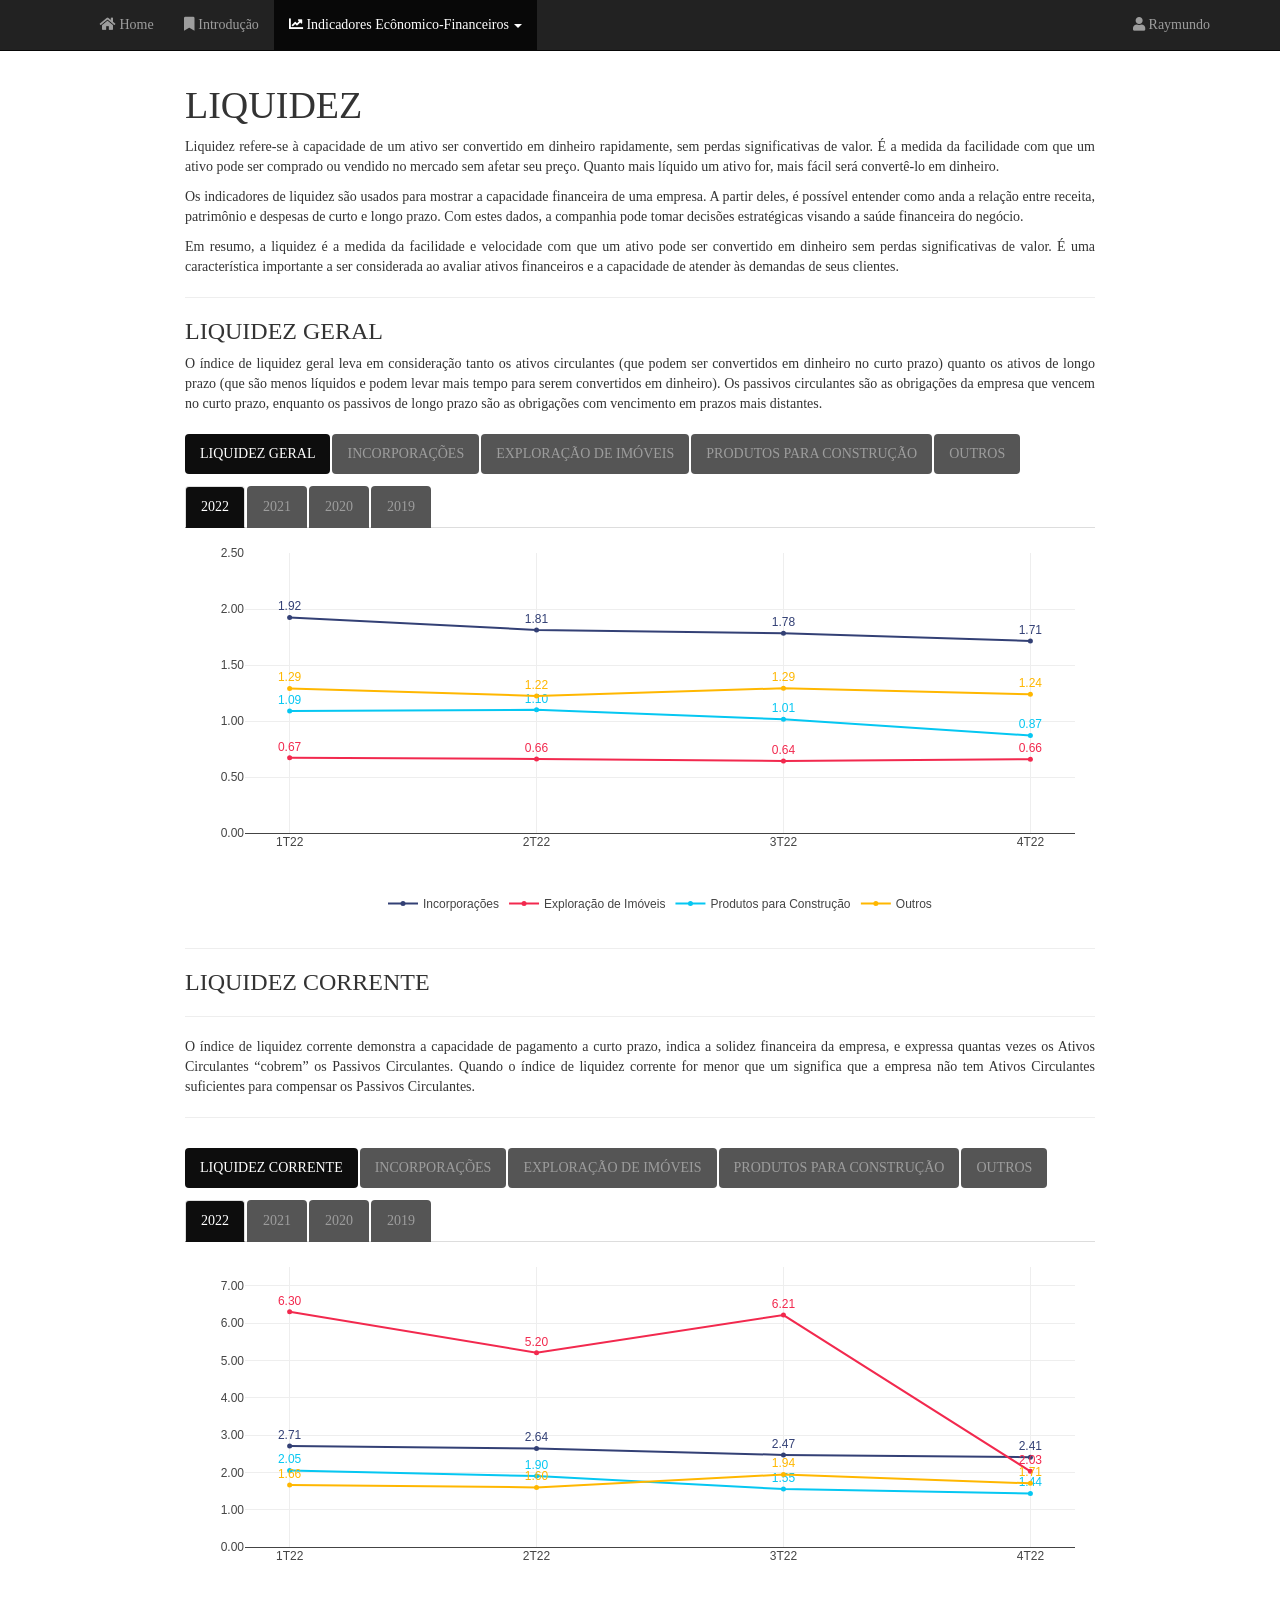
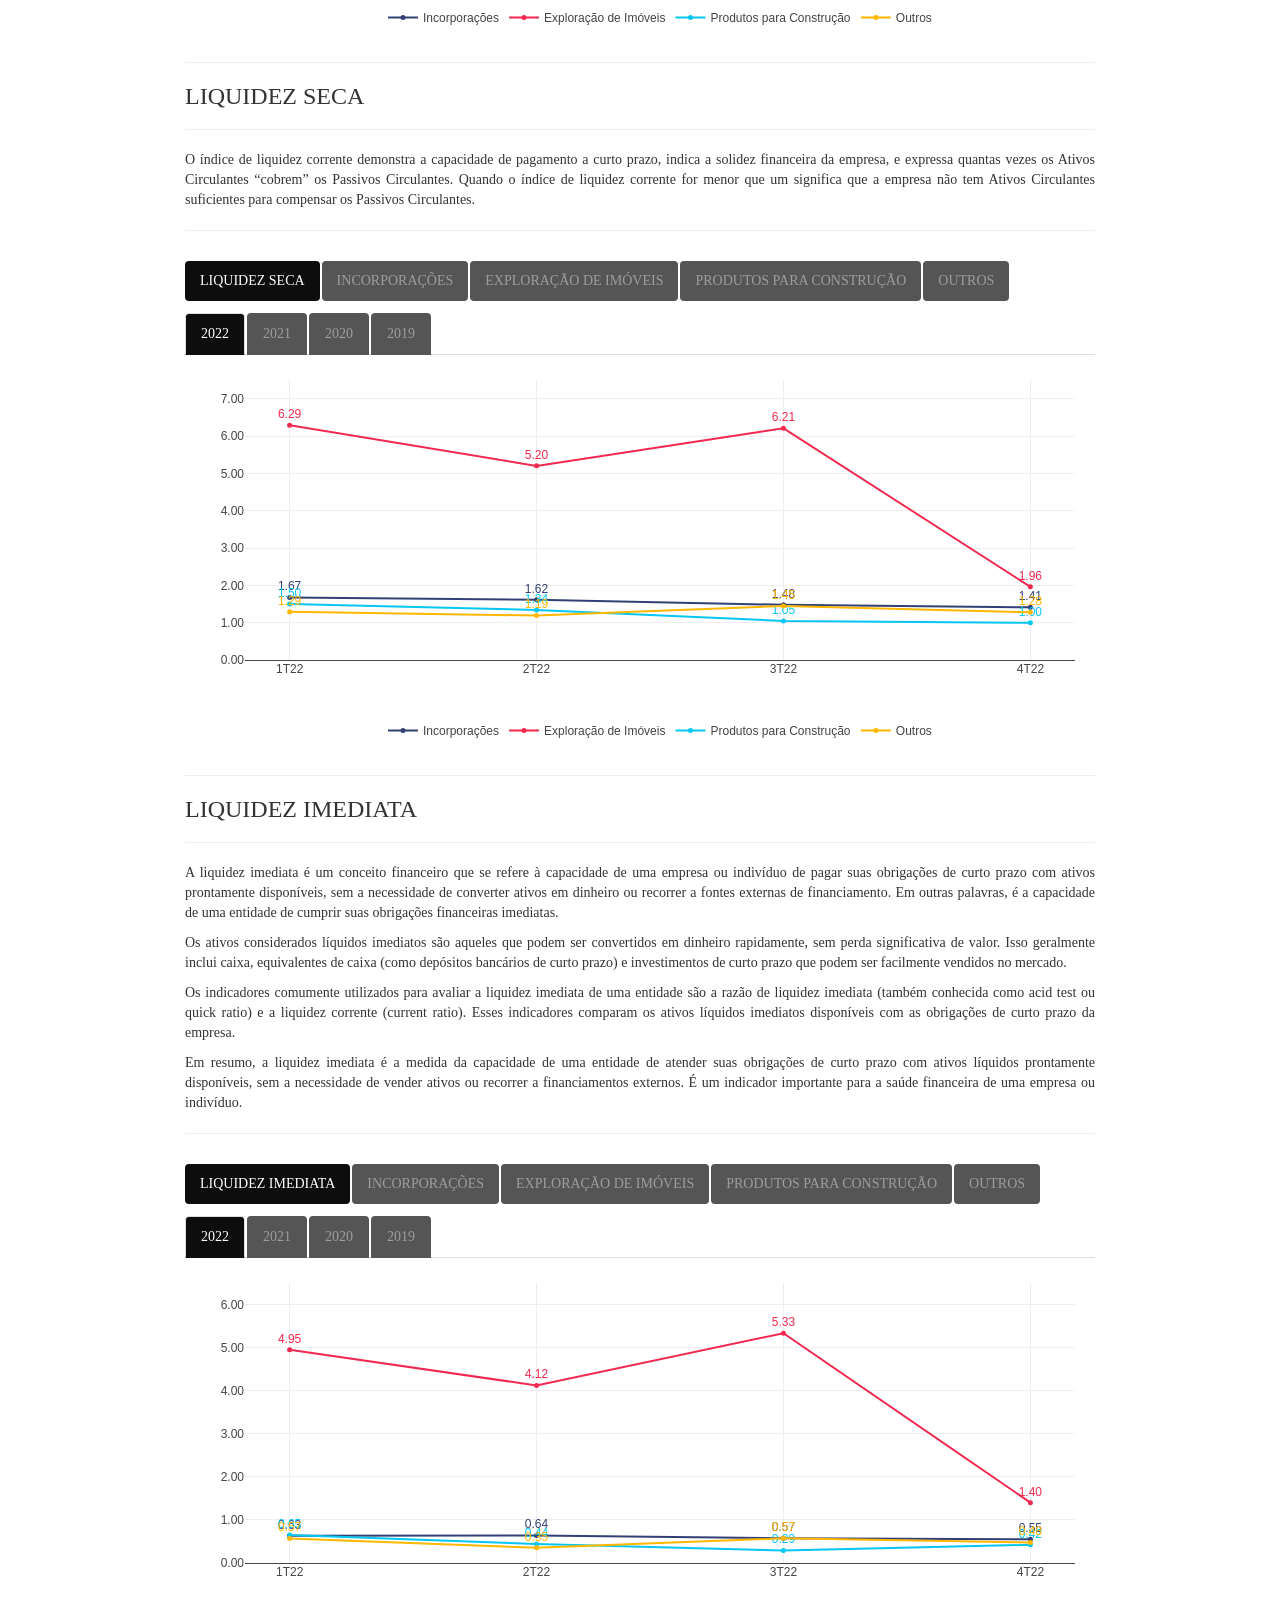
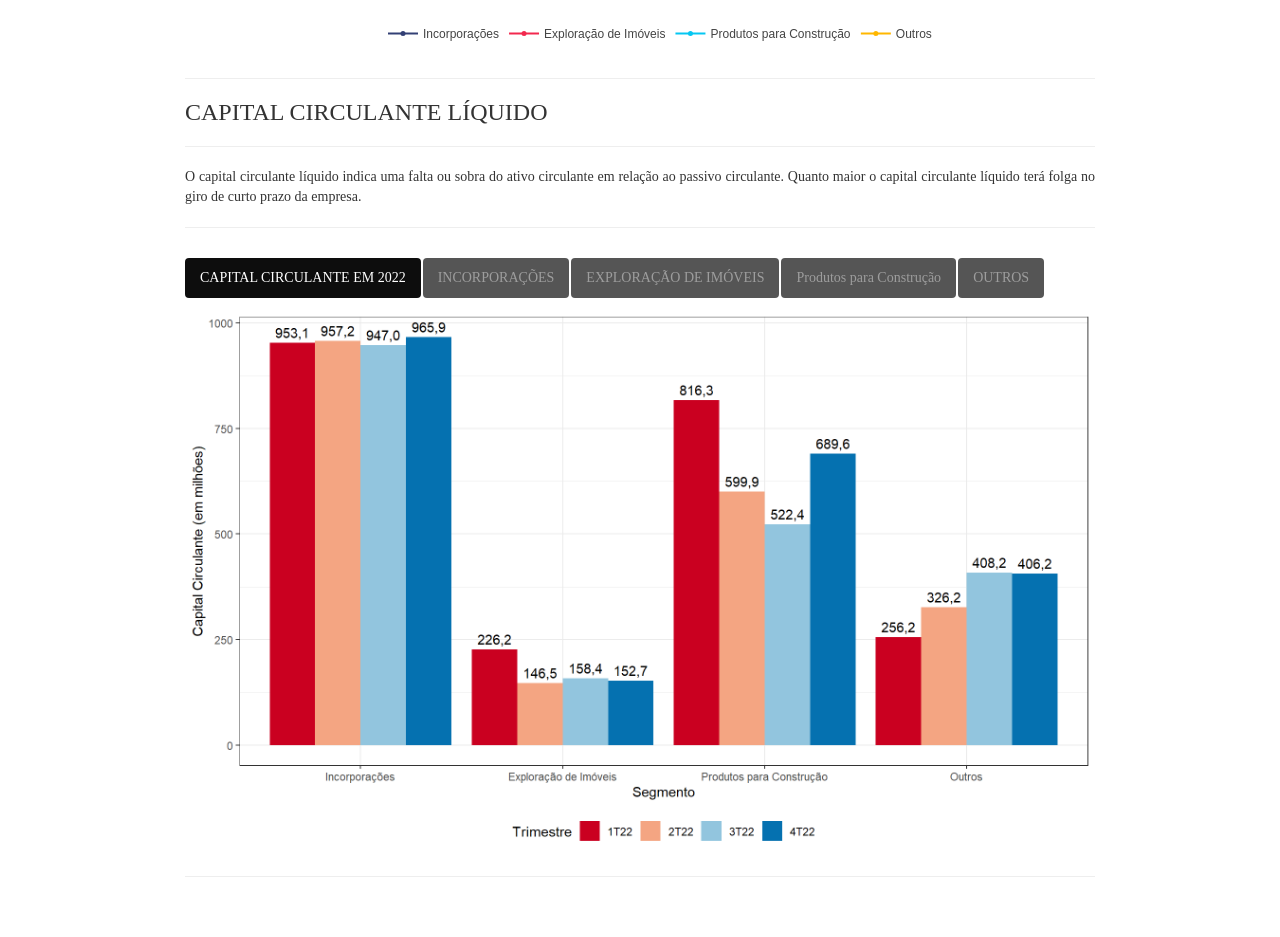
==== commit 1798f555: "Commit dia 13/08/23" ====
--- a/3_liquidez.html
+++ b/3_liquidez.html
@@ -418,36 +418,36 @@
 <div id="liquidez-geral-1" class="section level5">
 <h5>LIQUIDEZ GERAL</h5>
 <div class="tabbable">
-<ul class="nav nav-tabs" data-tabsetid="8853">
+<ul class="nav nav-tabs" data-tabsetid="4364">
 <li class="active">
-<a href="#tab-8853-1" data-toggle="tab" data-bs-toggle="tab" data-value="2022">2022</a>
-</li>
-<li>
-<a href="#tab-8853-2" data-toggle="tab" data-bs-toggle="tab" data-value="2021">2021</a>
-</li>
-<li>
-<a href="#tab-8853-3" data-toggle="tab" data-bs-toggle="tab" data-value="2020">2020</a>
-</li>
-<li>
-<a href="#tab-8853-4" data-toggle="tab" data-bs-toggle="tab" data-value="2019">2019</a>
+<a href="#tab-4364-1" data-toggle="tab" data-bs-toggle="tab" data-value="2022">2022</a>
+</li>
+<li>
+<a href="#tab-4364-2" data-toggle="tab" data-bs-toggle="tab" data-value="2021">2021</a>
+</li>
+<li>
+<a href="#tab-4364-3" data-toggle="tab" data-bs-toggle="tab" data-value="2020">2020</a>
+</li>
+<li>
+<a href="#tab-4364-4" data-toggle="tab" data-bs-toggle="tab" data-value="2019">2019</a>
 </li>
 </ul>
-<div class="tab-content" data-tabsetid="8853">
-<div class="tab-pane active" data-value="2022" id="tab-8853-1">
-<div class="plotly html-widget html-fill-item-overflow-hidden html-fill-item" id="htmlwidget-9bb40bdc753ee3673a33" style="width:100%;height:400px;"></div>
-<script type="application/json" data-for="htmlwidget-9bb40bdc753ee3673a33">{"x":{"visdat":{"78414d8653":["function () ","plotlyVisDat"]},"cur_data":"78414d8653","attrs":{"78414d8653":{"hovertemplate":"%{y:.2f}","alpha_stroke":1,"sizes":[10,100],"spans":[1,20],"name":"Incorporações","type":"scatter","mode":"lines+markers+text","x":{},"y":{},"text":["1.92","1.81","1.78","1.71"],"textposition":"top center","textfont":{"color":"#0D0A09","size":12},"marker":{"color":"#0D0A09","size":5},"line":{"width":2,"color":"#0D0A09"},"inherit":true},"78414d8653.1":{"hovertemplate":"%{y:.2f}","alpha_stroke":1,"sizes":[10,100],"spans":[1,20],"name":"Exploração de Imóveis","type":"scatter","mode":"lines+markers+text","x":{},"y":{},"text":["0.67","0.66","0.64","0.66"],"textposition":"top center","textfont":{"color":"#8C7E79","size":12},"marker":{"color":"#8C7E79","size":5},"line":{"width":2,"color":"#8C7E79"},"inherit":true},"78414d8653.2":{"hovertemplate":"%{y:.2f}","alpha_stroke":1,"sizes":[10,100],"spans":[1,20],"name":"Produtos para Construção","type":"scatter","mode":"lines+markers","x":{},"y":{},"text":["1.09","1.10","1.01","0.87"],"textposition":"top center","textfont":{"color":{"color":"#403430"},"size":12},"marker":{"color":{"color":"#403430"},"size":5},"line":{"width":2,"color":{"color":"#403430"}},"inherit":true},"78414d8653.3":{"hovertemplate":"%{y:.2f}","alpha_stroke":1,"sizes":[10,100],"spans":[1,20],"name":"Outros","type":"scatter","mode":"lines+markers","x":{},"y":{},"text":["1.29","1.22","1.29","1.24"],"textposition":"top center","textfont":{"color":{"color":"#594B46"},"size":12},"marker":{"color":{"color":"#594B46"},"size":5},"line":{"width":2,"color":{"color":"#594B46"}},"inherit":true}},"layout":{"width":900,"margin":{"b":40,"l":60,"t":25,"r":10},"legend":{"x":0.5,"y":-0.2,"xanchor":"center","yanchor":"top","orientation":"h"},"xaxis":{"domain":[0,1],"automargin":true,"title":"","categoryorder":"array","categoryarray":[["1T22","2T22","3T22","4T22"]],"type":"category"},"yaxis":{"domain":[0,1],"automargin":true,"title":"","tickformat":".2f"},"hovermode":"x unified","showlegend":true},"source":"A","config":{"modeBarButtonsToAdd":["hoverclosest","hovercompare"],"showSendToCloud":false},"data":[{"hovertemplate":["%{y:.2f}","%{y:.2f}","%{y:.2f}","%{y:.2f}"],"name":"Incorporações","type":"scatter","mode":"lines+markers+text","x":["1T22","2T22","3T22","4T22"],"y":[1.92428571428571,1.81314285714286,1.78314285714286,1.71428571428571],"text":["1.92","1.81","1.78","1.71"],"textposition":["top center","top center","top center","top center"],"textfont":{"color":"#0D0A09","size":12},"marker":{"color":"#0D0A09","size":5,"line":{"color":"rgba(31,119,180,1)"}},"line":{"color":"#0D0A09","width":2},"error_y":{"color":"rgba(31,119,180,1)"},"error_x":{"color":"rgba(31,119,180,1)"},"xaxis":"x","yaxis":"y","frame":null},{"hovertemplate":["%{y:.2f}","%{y:.2f}","%{y:.2f}","%{y:.2f}"],"name":"Exploração de Imóveis","type":"scatter","mode":"lines+markers+text","x":["1T22","2T22","3T22","4T22"],"y":[0.671428571428571,0.661428571428571,0.642857142857143,0.658571428571429],"text":["0.67","0.66","0.64","0.66"],"textposition":["top center","top center","top center","top center"],"textfont":{"color":"#8C7E79","size":12},"marker":{"color":"#8C7E79","size":5,"line":{"color":"rgba(255,127,14,1)"}},"line":{"color":"#8C7E79","width":2},"error_y":{"color":"rgba(255,127,14,1)"},"error_x":{"color":"rgba(255,127,14,1)"},"xaxis":"x","yaxis":"y","frame":null},{"hovertemplate":["%{y:.2f}","%{y:.2f}","%{y:.2f}","%{y:.2f}"],"name":"Produtos para Construção","type":"scatter","mode":"lines+markers+text","x":["1T22","2T22","3T22","4T22"],"y":[1.09,1.1,1.015,0.87],"text":["1.09","1.10","1.01","0.87"],"textposition":["top center","top center","top center","top center"],"textfont":{"color":{"color":"#403430"},"size":12},"marker":{"color":{"color":"#403430"},"size":5,"line":{"color":"rgba(44,160,44,1)"}},"line":{"color":["#403430"],"width":2},"error_y":{"color":"rgba(44,160,44,1)"},"error_x":{"color":"rgba(44,160,44,1)"},"xaxis":"x","yaxis":"y","frame":null},{"hovertemplate":["%{y:.2f}","%{y:.2f}","%{y:.2f}","%{y:.2f}"],"name":"Outros","type":"scatter","mode":"lines+markers+text","x":["1T22","2T22","3T22","4T22"],"y":[1.29,1.224,1.29222222222222,1.23777777777778],"text":["1.29","1.22","1.29","1.24"],"textposition":["top center","top center","top center","top center"],"textfont":{"color":{"color":"#594B46"},"size":12},"marker":{"color":{"color":"#594B46"},"size":5,"line":{"color":"rgba(214,39,40,1)"}},"line":{"color":["#594B46"],"width":2},"error_y":{"color":"rgba(214,39,40,1)"},"error_x":{"color":"rgba(214,39,40,1)"},"xaxis":"x","yaxis":"y","frame":null}],"highlight":{"on":"plotly_click","persistent":false,"dynamic":false,"selectize":false,"opacityDim":0.2,"selected":{"opacity":1},"debounce":0},"shinyEvents":["plotly_hover","plotly_click","plotly_selected","plotly_relayout","plotly_brushed","plotly_brushing","plotly_clickannotation","plotly_doubleclick","plotly_deselect","plotly_afterplot","plotly_sunburstclick"],"base_url":"https://plot.ly"},"evals":[],"jsHooks":[]}</script>
-</div>
-<div class="tab-pane" data-value="2021" id="tab-8853-2">
-<div class="plotly html-widget html-fill-item-overflow-hidden html-fill-item" id="htmlwidget-8954354a55c57e4fab49" style="width:100%;height:400px;"></div>
-<script type="application/json" data-for="htmlwidget-8954354a55c57e4fab49">{"x":{"visdat":{"78429314aa0":["function () ","plotlyVisDat"]},"cur_data":"78429314aa0","attrs":{"78429314aa0":{"hovertemplate":"%{y:.2f}","alpha_stroke":1,"sizes":[10,100],"spans":[1,20],"name":"Incorporações","type":"scatter","mode":"lines+markers+text","x":{},"y":{},"text":["2.08","2.15","2.04","1.91"],"textposition":"top center","textfont":{"color":"#334075","size":12},"marker":{"color":"#334075","size":5},"line":{"width":2,"color":"#334075"},"inherit":true},"78429314aa0.1":{"hovertemplate":"%{y:.2f}","alpha_stroke":1,"sizes":[10,100],"spans":[1,20],"name":"Exploração de Imóveis","type":"scatter","mode":"lines+markers+text","x":{},"y":{},"text":["0.68","0.70","0.72","0.64"],"textposition":"top center","textfont":{"color":"#F2294E","size":12},"marker":{"color":"#F2294E","size":5},"line":{"width":2,"color":"#F2294E"},"inherit":true},"78429314aa0.2":{"hovertemplate":"%{y:.2f}","alpha_stroke":1,"sizes":[10,100],"spans":[1,20],"name":"Produtos para Construção","type":"scatter","mode":"lines+markers","x":{},"y":{},"text":["0.88","0.97","1.07","1.03"],"textposition":"top center","textfont":{"color":"#05C7F2","size":12},"marker":{"color":"#05C7F2","size":5},"line":{"width":2,"color":"#05C7F2"},"inherit":true},"78429314aa0.3":{"hovertemplate":"%{y:.2f}","alpha_stroke":1,"sizes":[10,100],"spans":[1,20],"name":"Outros","type":"scatter","mode":"lines+markers","x":{},"y":{},"text":["1.36","1.38","1.48","1.32"],"textposition":"top center","textfont":{"color":"#FFB700","size":12},"marker":{"color":"#FFB700","size":5},"line":{"width":2,"color":"#FFB700"},"inherit":true}},"layout":{"width":900,"margin":{"b":40,"l":60,"t":25,"r":10},"legend":{"x":0.5,"y":-0.2,"xanchor":"center","yanchor":"top","orientation":"h"},"xaxis":{"domain":[0,1],"automargin":true,"title":"","categoryorder":"array","categoryarray":[["1T21","2T21","3T21","4T21"]],"type":"category"},"yaxis":{"domain":[0,1],"automargin":true,"title":"","tickformat":".2f"},"hovermode":"x unified","showlegend":true},"source":"A","config":{"modeBarButtonsToAdd":["hoverclosest","hovercompare"],"showSendToCloud":false},"data":[{"hovertemplate":["%{y:.2f}","%{y:.2f}","%{y:.2f}","%{y:.2f}"],"name":"Incorporações","type":"scatter","mode":"lines+markers+text","x":["1T21","2T21","3T21","4T21"],"y":[2.07942857142857,2.14885714285714,2.03742857142857,1.90942857142857],"text":["2.08","2.15","2.04","1.91"],"textposition":["top center","top center","top center","top center"],"textfont":{"color":"#334075","size":12},"marker":{"color":"#334075","size":5,"line":{"color":"rgba(31,119,180,1)"}},"line":{"color":"#334075","width":2},"error_y":{"color":"rgba(31,119,180,1)"},"error_x":{"color":"rgba(31,119,180,1)"},"xaxis":"x","yaxis":"y","frame":null},{"hovertemplate":["%{y:.2f}","%{y:.2f}","%{y:.2f}","%{y:.2f}"],"name":"Exploração de Imóveis","type":"scatter","mode":"lines+markers+text","x":["1T21","2T21","3T21","4T21"],"y":[0.684285714285714,0.697142857142857,0.724285714285714,0.637142857142857],"text":["0.68","0.70","0.72","0.64"],"textposition":["top center","top center","top center","top center"],"textfont":{"color":"#F2294E","size":12},"marker":{"color":"#F2294E","size":5,"line":{"color":"rgba(255,127,14,1)"}},"line":{"color":"#F2294E","width":2},"error_y":{"color":"rgba(255,127,14,1)"},"error_x":{"color":"rgba(255,127,14,1)"},"xaxis":"x","yaxis":"y","frame":null},{"hovertemplate":["%{y:.2f}","%{y:.2f}","%{y:.2f}","%{y:.2f}"],"name":"Produtos para Construção","type":"scatter","mode":"lines+markers+text","x":["1T21","2T21","3T21","4T21"],"y":[0.88,0.97,1.07,1.0325],"text":["0.88","0.97","1.07","1.03"],"textposition":["top center","top center","top center","top center"],"textfont":{"color":"#05C7F2","size":12},"marker":{"color":"#05C7F2","size":5,"line":{"color":"rgba(44,160,44,1)"}},"line":{"color":"#05C7F2","width":2},"error_y":{"color":"rgba(44,160,44,1)"},"error_x":{"color":"rgba(44,160,44,1)"},"xaxis":"x","yaxis":"y","frame":null},{"hovertemplate":["%{y:.2f}","%{y:.2f}","%{y:.2f}","%{y:.2f}"],"name":"Outros","type":"scatter","mode":"lines+markers+text","x":["1T21","2T21","3T21","4T21"],"y":[1.364,1.378,1.48,1.32],"text":["1.36","1.38","1.48","1.32"],"textposition":["top center","top center","top center","top center"],"textfont":{"color":"#FFB700","size":12},"marker":{"color":"#FFB700","size":5,"line":{"color":"rgba(214,39,40,1)"}},"line":{"color":"#FFB700","width":2},"error_y":{"color":"rgba(214,39,40,1)"},"error_x":{"color":"rgba(214,39,40,1)"},"xaxis":"x","yaxis":"y","frame":null}],"highlight":{"on":"plotly_click","persistent":false,"dynamic":false,"selectize":false,"opacityDim":0.2,"selected":{"opacity":1},"debounce":0},"shinyEvents":["plotly_hover","plotly_click","plotly_selected","plotly_relayout","plotly_brushed","plotly_brushing","plotly_clickannotation","plotly_doubleclick","plotly_deselect","plotly_afterplot","plotly_sunburstclick"],"base_url":"https://plot.ly"},"evals":[],"jsHooks":[]}</script>
-</div>
-<div class="tab-pane" data-value="2020" id="tab-8853-3">
-<div class="plotly html-widget html-fill-item-overflow-hidden html-fill-item" id="htmlwidget-03d8a042fa7c3a7f9ed5" style="width:100%;height:400px;"></div>
-<script type="application/json" data-for="htmlwidget-03d8a042fa7c3a7f9ed5">{"x":{"visdat":{"7847da661f7":["function () ","plotlyVisDat"]},"cur_data":"7847da661f7","attrs":{"7847da661f7":{"hovertemplate":"%{y:.2f}","alpha_stroke":1,"sizes":[10,100],"spans":[1,20],"name":"Incorporações","type":"scatter","mode":"lines+markers+text","x":{},"y":{},"text":["1.80","3.29","4.02","2.09"],"textposition":"top center","textfont":{"color":"#334075","size":12},"marker":{"color":"#334075","size":5},"line":{"width":2,"color":"#334075"},"inherit":true},"7847da661f7.1":{"hovertemplate":"%{y:.2f}","alpha_stroke":1,"sizes":[10,100],"spans":[1,20],"name":"Exploração de Imóveis","type":"scatter","mode":"lines+markers+text","x":{},"y":{},"text":["0.70","0.68","0.75","0.60"],"textposition":"top center","textfont":{"color":"#F2294E","size":12},"marker":{"color":"#F2294E","size":5},"line":{"width":2,"color":"#F2294E"},"inherit":true},"7847da661f7.2":{"hovertemplate":"%{y:.2f}","alpha_stroke":1,"sizes":[10,100],"spans":[1,20],"name":"Produtos para Construção","type":"scatter","mode":"lines+markers","x":{},"y":{},"text":["0.71","0.76","0.80","0.86"],"textposition":"top center","textfont":{"color":"#05C7F2","size":12},"marker":{"color":"#05C7F2","size":5},"line":{"width":2,"color":"#05C7F2"},"inherit":true},"7847da661f7.3":{"hovertemplate":"%{y:.2f}","alpha_stroke":1,"sizes":[10,100],"spans":[1,20],"name":"Outros","type":"scatter","mode":"lines+markers","x":{},"y":{},"text":["1.44","1.49","1.45","1.46"],"textposition":"top center","textfont":{"color":"#FFB700","size":12},"marker":{"color":"#FFB700","size":5},"line":{"width":2,"color":"#FFB700"},"inherit":true}},"layout":{"width":900,"margin":{"b":40,"l":60,"t":25,"r":10},"legend":{"x":0.5,"y":-0.2,"xanchor":"center","yanchor":"top","orientation":"h"},"xaxis":{"domain":[0,1],"automargin":true,"title":"","categoryorder":"array","categoryarray":[["1T20","2T20","3T20","4T20"]],"type":"category"},"yaxis":{"domain":[0,1],"automargin":true,"title":"","tickformat":".2f"},"hovermode":"x unified","showlegend":true},"source":"A","config":{"modeBarButtonsToAdd":["hoverclosest","hovercompare"],"showSendToCloud":false},"data":[{"hovertemplate":["%{y:.2f}","%{y:.2f}","%{y:.2f}","%{y:.2f}"],"name":"Incorporações","type":"scatter","mode":"lines+markers+text","x":["1T20","2T20","3T20","4T20"],"y":[1.79870967741935,3.286875,4.0241935483871,2.092],"text":["1.80","3.29","4.02","2.09"],"textposition":["top center","top center","top center","top center"],"textfont":{"color":"#334075","size":12},"marker":{"color":"#334075","size":5,"line":{"color":"rgba(31,119,180,1)"}},"line":{"color":"#334075","width":2},"error_y":{"color":"rgba(31,119,180,1)"},"error_x":{"color":"rgba(31,119,180,1)"},"xaxis":"x","yaxis":"y","frame":null},{"hovertemplate":["%{y:.2f}","%{y:.2f}","%{y:.2f}","%{y:.2f}"],"name":"Exploração de Imóveis","type":"scatter","mode":"lines+markers+text","x":["1T20","2T20","3T20","4T20"],"y":[0.698571428571429,0.677142857142857,0.75,0.604285714285714],"text":["0.70","0.68","0.75","0.60"],"textposition":["top center","top center","top center","top center"],"textfont":{"color":"#F2294E","size":12},"marker":{"color":"#F2294E","size":5,"line":{"color":"rgba(255,127,14,1)"}},"line":{"color":"#F2294E","width":2},"error_y":{"color":"rgba(255,127,14,1)"},"error_x":{"color":"rgba(255,127,14,1)"},"xaxis":"x","yaxis":"y","frame":null},{"hovertemplate":["%{y:.2f}","%{y:.2f}","%{y:.2f}","%{y:.2f}"],"name":"Produtos para Construção","type":"scatter","mode":"lines+markers+text","x":["1T20","2T20","3T20","4T20"],"y":[0.71,0.755,0.795,0.8575],"text":["0.71","0.76","0.80","0.86"],"textposition":["top center","top center","top center","top center"],"textfont":{"color":"#05C7F2","size":12},"marker":{"color":"#05C7F2","size":5,"line":{"color":"rgba(44,160,44,1)"}},"line":{"color":"#05C7F2","width":2},"error_y":{"color":"rgba(44,160,44,1)"},"error_x":{"color":"rgba(44,160,44,1)"},"xaxis":"x","yaxis":"y","frame":null},{"hovertemplate":["%{y:.2f}","%{y:.2f}","%{y:.2f}","%{y:.2f}"],"name":"Outros","type":"scatter","mode":"lines+markers+text","x":["1T20","2T20","3T20","4T20"],"y":[1.44111111111111,1.48666666666667,1.44555555555556,1.46222222222222],"text":["1.44","1.49","1.45","1.46"],"textposition":["top center","top center","top center","top center"],"textfont":{"color":"#FFB700","size":12},"marker":{"color":"#FFB700","size":5,"line":{"color":"rgba(214,39,40,1)"}},"line":{"color":"#FFB700","width":2},"error_y":{"color":"rgba(214,39,40,1)"},"error_x":{"color":"rgba(214,39,40,1)"},"xaxis":"x","yaxis":"y","frame":null}],"highlight":{"on":"plotly_click","persistent":false,"dynamic":false,"selectize":false,"opacityDim":0.2,"selected":{"opacity":1},"debounce":0},"shinyEvents":["plotly_hover","plotly_click","plotly_selected","plotly_relayout","plotly_brushed","plotly_brushing","plotly_clickannotation","plotly_doubleclick","plotly_deselect","plotly_afterplot","plotly_sunburstclick"],"base_url":"https://plot.ly"},"evals":[],"jsHooks":[]}</script>
-</div>
-<div class="tab-pane" data-value="2019" id="tab-8853-4">
-<div class="plotly html-widget html-fill-item-overflow-hidden html-fill-item" id="htmlwidget-df645316a550d6506729" style="width:100%;height:400px;"></div>
-<script type="application/json" data-for="htmlwidget-df645316a550d6506729">{"x":{"visdat":{"78450564e45":["function () ","plotlyVisDat"]},"cur_data":"78450564e45","attrs":{"78450564e45":{"hovertemplate":"%{y:.2f}","alpha_stroke":1,"sizes":[10,100],"spans":[1,20],"name":"Incorporações","type":"scatter","mode":"lines+markers+text","x":{},"y":{},"text":["1.80","1.79","1.88","1.89"],"textposition":"top center","textfont":{"color":"#334075","size":12},"marker":{"color":"#334075","size":5},"line":{"width":2,"color":"#334075"},"inherit":true},"78450564e45.1":{"hovertemplate":"%{y:.2f}","alpha_stroke":1,"sizes":[10,100],"spans":[1,20],"name":"Exploração de Imóveis","type":"scatter","mode":"lines+markers+text","x":{},"y":{},"text":["0.56","0.56","0.55","0.74"],"textposition":"top center","textfont":{"color":"#F2294E","size":12},"marker":{"color":"#F2294E","size":5},"line":{"width":2,"color":"#F2294E"},"inherit":true},"78450564e45.2":{"hovertemplate":"%{y:.2f}","alpha_stroke":1,"sizes":[10,100],"spans":[1,20],"name":"Produtos para Construção","type":"scatter","mode":"lines+markers","x":{},"y":{},"text":["0.78","0.74","0.73","0.71"],"textposition":"top center","textfont":{"color":"#05C7F2","size":12},"marker":{"color":"#05C7F2","size":5},"line":{"width":2,"color":"#05C7F2"},"inherit":true},"78450564e45.3":{"hovertemplate":"%{y:.2f}","alpha_stroke":1,"sizes":[10,100],"spans":[1,20],"name":"Outros","type":"scatter","mode":"lines+markers","x":{},"y":{},"text":["1.35","1.24","1.34","1.24"],"textposition":"top center","textfont":{"color":"#FFB700","size":12},"marker":{"color":"#FFB700","size":5},"line":{"width":2,"color":"#FFB700"},"inherit":true}},"layout":{"width":900,"margin":{"b":40,"l":60,"t":25,"r":10},"legend":{"x":0.5,"y":-0.2,"xanchor":"center","yanchor":"top","orientation":"h"},"xaxis":{"domain":[0,1],"automargin":true,"title":"","categoryorder":"array","categoryarray":[["1T19","2T19","3T19","4T19"]],"type":"category"},"yaxis":{"domain":[0,1],"automargin":true,"title":"","tickformat":".2f"},"hovermode":"x unified","showlegend":true},"source":"A","config":{"modeBarButtonsToAdd":["hoverclosest","hovercompare"],"showSendToCloud":false},"data":[{"hovertemplate":["%{y:.2f}","%{y:.2f}","%{y:.2f}","%{y:.2f}"],"name":"Incorporações","type":"scatter","mode":"lines+markers+text","x":["1T19","2T19","3T19","4T19"],"y":[1.80086956521739,1.78739130434783,1.87608695652174,1.89241379310345],"text":["1.80","1.79","1.88","1.89"],"textposition":["top center","top center","top center","top center"],"textfont":{"color":"#334075","size":12},"marker":{"color":"#334075","size":5,"line":{"color":"rgba(31,119,180,1)"}},"line":{"color":"#334075","width":2},"error_y":{"color":"rgba(31,119,180,1)"},"error_x":{"color":"rgba(31,119,180,1)"},"xaxis":"x","yaxis":"y","frame":null},{"hovertemplate":["%{y:.2f}","%{y:.2f}","%{y:.2f}","%{y:.2f}"],"name":"Exploração de Imóveis","type":"scatter","mode":"lines+markers+text","x":["1T19","2T19","3T19","4T19"],"y":[0.561666666666667,0.555,0.553333333333333,0.738571428571429],"text":["0.56","0.56","0.55","0.74"],"textposition":["top center","top center","top center","top center"],"textfont":{"color":"#F2294E","size":12},"marker":{"color":"#F2294E","size":5,"line":{"color":"rgba(255,127,14,1)"}},"line":{"color":"#F2294E","width":2},"error_y":{"color":"rgba(255,127,14,1)"},"error_x":{"color":"rgba(255,127,14,1)"},"xaxis":"x","yaxis":"y","frame":null},{"hovertemplate":["%{y:.2f}","%{y:.2f}","%{y:.2f}","%{y:.2f}"],"name":"Produtos para Construção","type":"scatter","mode":"lines+markers+text","x":["1T19","2T19","3T19","4T19"],"y":[0.775,0.745,0.735,0.71],"text":["0.78","0.74","0.73","0.71"],"textposition":["top center","top center","top center","top center"],"textfont":{"color":"#05C7F2","size":12},"marker":{"color":"#05C7F2","size":5,"line":{"color":"rgba(44,160,44,1)"}},"line":{"color":"#05C7F2","width":2},"error_y":{"color":"rgba(44,160,44,1)"},"error_x":{"color":"rgba(44,160,44,1)"},"xaxis":"x","yaxis":"y","frame":null},{"hovertemplate":["%{y:.2f}","%{y:.2f}","%{y:.2f}","%{y:.2f}"],"name":"Outros","type":"scatter","mode":"lines+markers+text","x":["1T19","2T19","3T19","4T19"],"y":[1.34625,1.2375,1.345,1.24111111111111],"text":["1.35","1.24","1.34","1.24"],"textposition":["top center","top center","top center","top center"],"textfont":{"color":"#FFB700","size":12},"marker":{"color":"#FFB700","size":5,"line":{"color":"rgba(214,39,40,1)"}},"line":{"color":"#FFB700","width":2},"error_y":{"color":"rgba(214,39,40,1)"},"error_x":{"color":"rgba(214,39,40,1)"},"xaxis":"x","yaxis":"y","frame":null}],"highlight":{"on":"plotly_click","persistent":false,"dynamic":false,"selectize":false,"opacityDim":0.2,"selected":{"opacity":1},"debounce":0},"shinyEvents":["plotly_hover","plotly_click","plotly_selected","plotly_relayout","plotly_brushed","plotly_brushing","plotly_clickannotation","plotly_doubleclick","plotly_deselect","plotly_afterplot","plotly_sunburstclick"],"base_url":"https://plot.ly"},"evals":[],"jsHooks":[]}</script>
+<div class="tab-content" data-tabsetid="4364">
+<div class="tab-pane active" data-value="2022" id="tab-4364-1">
+<div class="plotly html-widget html-fill-item-overflow-hidden html-fill-item" id="htmlwidget-d0e3e5466354dd45c29f" style="width:100%;height:400px;"></div>
+<script type="application/json" data-for="htmlwidget-d0e3e5466354dd45c29f">{"x":{"visdat":{"626c276f61a7":["function () ","plotlyVisDat"]},"cur_data":"626c276f61a7","attrs":{"626c276f61a7":{"hovertemplate":"%{y:.2f}","alpha_stroke":1,"sizes":[10,100],"spans":[1,20],"name":"Incorporações","type":"scatter","mode":"lines+markers+text","x":{},"y":{},"text":["1.92","1.81","1.78","1.71"],"textposition":"top center","textfont":{"color":"#334075","size":12},"marker":{"color":"#334075","size":5},"line":{"width":2,"color":"#334075"},"inherit":true},"626c276f61a7.1":{"hovertemplate":"%{y:.2f}","alpha_stroke":1,"sizes":[10,100],"spans":[1,20],"name":"Exploração de Imóveis","type":"scatter","mode":"lines+markers+text","x":{},"y":{},"text":["0.67","0.66","0.64","0.66"],"textposition":"top center","textfont":{"color":"#F2294E","size":12},"marker":{"color":"#F2294E","size":5},"line":{"width":2,"color":"#F2294E"},"inherit":true},"626c276f61a7.2":{"hovertemplate":"%{y:.2f}","alpha_stroke":1,"sizes":[10,100],"spans":[1,20],"name":"Produtos para Construção","type":"scatter","mode":"lines+markers+text","x":{},"y":{},"text":["1.09","1.10","1.01","0.87"],"textposition":"top center","textfont":{"color":"#05C7F2","size":12},"marker":{"color":"#05C7F2","size":5},"line":{"width":2,"color":"#05C7F2"},"inherit":true},"626c276f61a7.3":{"hovertemplate":"%{y:.2f}","alpha_stroke":1,"sizes":[10,100],"spans":[1,20],"name":"Outros","type":"scatter","mode":"lines+markers","x":{},"y":{},"text":["1.29","1.22","1.29","1.24"],"textposition":"top center","textfont":{"color":"#FFB700","size":12},"marker":{"color":"#FFB700","size":5},"line":{"width":2,"color":"#FFB700"},"inherit":true}},"layout":{"width":900,"margin":{"b":40,"l":60,"t":25,"r":10},"legend":{"x":0.5,"y":-0.2,"xanchor":"center","yanchor":"top","orientation":"h"},"xaxis":{"domain":[0,1],"automargin":true,"title":"","categoryorder":"array","categoryarray":[["1T22","2T22","3T22","4T22"]],"type":"category"},"yaxis":{"domain":[0,1],"automargin":true,"title":"","tickformat":".2f","range":[0,2.5]},"hovermode":"x unified","showlegend":true},"source":"A","config":{"modeBarButtonsToAdd":["hoverclosest","hovercompare"],"showSendToCloud":false},"data":[{"hovertemplate":["%{y:.2f}","%{y:.2f}","%{y:.2f}","%{y:.2f}"],"name":"Incorporações","type":"scatter","mode":"lines+markers+text","x":["1T22","2T22","3T22","4T22"],"y":[1.92428571428571,1.81314285714286,1.78314285714286,1.71428571428571],"text":["1.92","1.81","1.78","1.71"],"textposition":["top center","top center","top center","top center"],"textfont":{"color":"#334075","size":12},"marker":{"color":"#334075","size":5,"line":{"color":"rgba(31,119,180,1)"}},"line":{"color":"#334075","width":2},"error_y":{"color":"rgba(31,119,180,1)"},"error_x":{"color":"rgba(31,119,180,1)"},"xaxis":"x","yaxis":"y","frame":null},{"hovertemplate":["%{y:.2f}","%{y:.2f}","%{y:.2f}","%{y:.2f}"],"name":"Exploração de Imóveis","type":"scatter","mode":"lines+markers+text","x":["1T22","2T22","3T22","4T22"],"y":[0.671428571428571,0.661428571428571,0.642857142857143,0.658571428571429],"text":["0.67","0.66","0.64","0.66"],"textposition":["top center","top center","top center","top center"],"textfont":{"color":"#F2294E","size":12},"marker":{"color":"#F2294E","size":5,"line":{"color":"rgba(255,127,14,1)"}},"line":{"color":"#F2294E","width":2},"error_y":{"color":"rgba(255,127,14,1)"},"error_x":{"color":"rgba(255,127,14,1)"},"xaxis":"x","yaxis":"y","frame":null},{"hovertemplate":["%{y:.2f}","%{y:.2f}","%{y:.2f}","%{y:.2f}"],"name":"Produtos para Construção","type":"scatter","mode":"lines+markers+text","x":["1T22","2T22","3T22","4T22"],"y":[1.09,1.1,1.015,0.87],"text":["1.09","1.10","1.01","0.87"],"textposition":["top center","top center","top center","top center"],"textfont":{"color":"#05C7F2","size":12},"marker":{"color":"#05C7F2","size":5,"line":{"color":"rgba(44,160,44,1)"}},"line":{"color":"#05C7F2","width":2},"error_y":{"color":"rgba(44,160,44,1)"},"error_x":{"color":"rgba(44,160,44,1)"},"xaxis":"x","yaxis":"y","frame":null},{"hovertemplate":["%{y:.2f}","%{y:.2f}","%{y:.2f}","%{y:.2f}"],"name":"Outros","type":"scatter","mode":"lines+markers+text","x":["1T22","2T22","3T22","4T22"],"y":[1.29,1.224,1.29222222222222,1.23777777777778],"text":["1.29","1.22","1.29","1.24"],"textposition":["top center","top center","top center","top center"],"textfont":{"color":"#FFB700","size":12},"marker":{"color":"#FFB700","size":5,"line":{"color":"rgba(214,39,40,1)"}},"line":{"color":"#FFB700","width":2},"error_y":{"color":"rgba(214,39,40,1)"},"error_x":{"color":"rgba(214,39,40,1)"},"xaxis":"x","yaxis":"y","frame":null}],"highlight":{"on":"plotly_click","persistent":false,"dynamic":false,"selectize":false,"opacityDim":0.2,"selected":{"opacity":1},"debounce":0},"shinyEvents":["plotly_hover","plotly_click","plotly_selected","plotly_relayout","plotly_brushed","plotly_brushing","plotly_clickannotation","plotly_doubleclick","plotly_deselect","plotly_afterplot","plotly_sunburstclick"],"base_url":"https://plot.ly"},"evals":[],"jsHooks":[]}</script>
+</div>
+<div class="tab-pane" data-value="2021" id="tab-4364-2">
+<div class="plotly html-widget html-fill-item-overflow-hidden html-fill-item" id="htmlwidget-a6114f4008a4902ad4e3" style="width:100%;height:400px;"></div>
+<script type="application/json" data-for="htmlwidget-a6114f4008a4902ad4e3">{"x":{"visdat":{"626c5a971eef":["function () ","plotlyVisDat"]},"cur_data":"626c5a971eef","attrs":{"626c5a971eef":{"hovertemplate":"%{y:.2f}","alpha_stroke":1,"sizes":[10,100],"spans":[1,20],"name":"Incorporações","type":"scatter","mode":"lines+markers+text","x":{},"y":{},"text":["2.08","2.15","2.04","1.91"],"textposition":"top center","textfont":{"color":"#334075","size":12},"marker":{"color":"#334075","size":5},"line":{"width":2,"color":"#334075"},"inherit":true},"626c5a971eef.1":{"hovertemplate":"%{y:.2f}","alpha_stroke":1,"sizes":[10,100],"spans":[1,20],"name":"Exploração de Imóveis","type":"scatter","mode":"lines+markers+text","x":{},"y":{},"text":["0.68","0.70","0.72","0.64"],"textposition":"top center","textfont":{"color":"#F2294E","size":12},"marker":{"color":"#F2294E","size":5},"line":{"width":2,"color":"#F2294E"},"inherit":true},"626c5a971eef.2":{"hovertemplate":"%{y:.2f}","alpha_stroke":1,"sizes":[10,100],"spans":[1,20],"name":"Produtos para Construção","type":"scatter","mode":"lines+markers","x":{},"y":{},"text":["0.88","0.97","1.07","1.03"],"textposition":"top center","textfont":{"color":"#05C7F2","size":12},"marker":{"color":"#05C7F2","size":5},"line":{"width":2,"color":"#05C7F2"},"inherit":true},"626c5a971eef.3":{"hovertemplate":"%{y:.2f}","alpha_stroke":1,"sizes":[10,100],"spans":[1,20],"name":"Outros","type":"scatter","mode":"lines+markers","x":{},"y":{},"text":["1.36","1.38","1.48","1.32"],"textposition":"top center","textfont":{"color":"#FFB700","size":12},"marker":{"color":"#FFB700","size":5},"line":{"width":2,"color":"#FFB700"},"inherit":true}},"layout":{"width":900,"margin":{"b":40,"l":60,"t":25,"r":10},"legend":{"x":0.5,"y":-0.2,"xanchor":"center","yanchor":"top","orientation":"h"},"xaxis":{"domain":[0,1],"automargin":true,"title":"","categoryorder":"array","categoryarray":[["1T21","2T21","3T21","4T21"]],"type":"category"},"yaxis":{"domain":[0,1],"automargin":true,"title":"","tickformat":".2f","range":[0,3]},"hovermode":"x unified","showlegend":true},"source":"A","config":{"modeBarButtonsToAdd":["hoverclosest","hovercompare"],"showSendToCloud":false},"data":[{"hovertemplate":["%{y:.2f}","%{y:.2f}","%{y:.2f}","%{y:.2f}"],"name":"Incorporações","type":"scatter","mode":"lines+markers+text","x":["1T21","2T21","3T21","4T21"],"y":[2.07942857142857,2.14885714285714,2.03742857142857,1.90942857142857],"text":["2.08","2.15","2.04","1.91"],"textposition":["top center","top center","top center","top center"],"textfont":{"color":"#334075","size":12},"marker":{"color":"#334075","size":5,"line":{"color":"rgba(31,119,180,1)"}},"line":{"color":"#334075","width":2},"error_y":{"color":"rgba(31,119,180,1)"},"error_x":{"color":"rgba(31,119,180,1)"},"xaxis":"x","yaxis":"y","frame":null},{"hovertemplate":["%{y:.2f}","%{y:.2f}","%{y:.2f}","%{y:.2f}"],"name":"Exploração de Imóveis","type":"scatter","mode":"lines+markers+text","x":["1T21","2T21","3T21","4T21"],"y":[0.684285714285714,0.697142857142857,0.724285714285714,0.637142857142857],"text":["0.68","0.70","0.72","0.64"],"textposition":["top center","top center","top center","top center"],"textfont":{"color":"#F2294E","size":12},"marker":{"color":"#F2294E","size":5,"line":{"color":"rgba(255,127,14,1)"}},"line":{"color":"#F2294E","width":2},"error_y":{"color":"rgba(255,127,14,1)"},"error_x":{"color":"rgba(255,127,14,1)"},"xaxis":"x","yaxis":"y","frame":null},{"hovertemplate":["%{y:.2f}","%{y:.2f}","%{y:.2f}","%{y:.2f}"],"name":"Produtos para Construção","type":"scatter","mode":"lines+markers+text","x":["1T21","2T21","3T21","4T21"],"y":[0.88,0.97,1.07,1.0325],"text":["0.88","0.97","1.07","1.03"],"textposition":["top center","top center","top center","top center"],"textfont":{"color":"#05C7F2","size":12},"marker":{"color":"#05C7F2","size":5,"line":{"color":"rgba(44,160,44,1)"}},"line":{"color":"#05C7F2","width":2},"error_y":{"color":"rgba(44,160,44,1)"},"error_x":{"color":"rgba(44,160,44,1)"},"xaxis":"x","yaxis":"y","frame":null},{"hovertemplate":["%{y:.2f}","%{y:.2f}","%{y:.2f}","%{y:.2f}"],"name":"Outros","type":"scatter","mode":"lines+markers+text","x":["1T21","2T21","3T21","4T21"],"y":[1.364,1.378,1.48,1.32],"text":["1.36","1.38","1.48","1.32"],"textposition":["top center","top center","top center","top center"],"textfont":{"color":"#FFB700","size":12},"marker":{"color":"#FFB700","size":5,"line":{"color":"rgba(214,39,40,1)"}},"line":{"color":"#FFB700","width":2},"error_y":{"color":"rgba(214,39,40,1)"},"error_x":{"color":"rgba(214,39,40,1)"},"xaxis":"x","yaxis":"y","frame":null}],"highlight":{"on":"plotly_click","persistent":false,"dynamic":false,"selectize":false,"opacityDim":0.2,"selected":{"opacity":1},"debounce":0},"shinyEvents":["plotly_hover","plotly_click","plotly_selected","plotly_relayout","plotly_brushed","plotly_brushing","plotly_clickannotation","plotly_doubleclick","plotly_deselect","plotly_afterplot","plotly_sunburstclick"],"base_url":"https://plot.ly"},"evals":[],"jsHooks":[]}</script>
+</div>
+<div class="tab-pane" data-value="2020" id="tab-4364-3">
+<div class="plotly html-widget html-fill-item-overflow-hidden html-fill-item" id="htmlwidget-e65ca9be14c744411493" style="width:100%;height:400px;"></div>
+<script type="application/json" data-for="htmlwidget-e65ca9be14c744411493">{"x":{"visdat":{"626c3178b13":["function () ","plotlyVisDat"]},"cur_data":"626c3178b13","attrs":{"626c3178b13":{"hovertemplate":"%{y:.2f}","alpha_stroke":1,"sizes":[10,100],"spans":[1,20],"name":"Incorporações","type":"scatter","mode":"lines+markers+text","x":{},"y":{},"text":["1.80","3.29","4.02","2.09"],"textposition":"top center","textfont":{"color":"#334075","size":12},"marker":{"color":"#334075","size":5},"line":{"width":2,"color":"#334075"},"inherit":true},"626c3178b13.1":{"hovertemplate":"%{y:.2f}","alpha_stroke":1,"sizes":[10,100],"spans":[1,20],"name":"Exploração de Imóveis","type":"scatter","mode":"lines+markers+text","x":{},"y":{},"text":["0.70","0.68","0.75","0.60"],"textposition":"top center","textfont":{"color":"#F2294E","size":12},"marker":{"color":"#F2294E","size":5},"line":{"width":2,"color":"#F2294E"},"inherit":true},"626c3178b13.2":{"hovertemplate":"%{y:.2f}","alpha_stroke":1,"sizes":[10,100],"spans":[1,20],"name":"Produtos para Construção","type":"scatter","mode":"lines+markers","x":{},"y":{},"text":["0.71","0.76","0.80","0.86"],"textposition":"top center","textfont":{"color":"#05C7F2","size":12},"marker":{"color":"#05C7F2","size":5},"line":{"width":2,"color":"#05C7F2"},"inherit":true},"626c3178b13.3":{"hovertemplate":"%{y:.2f}","alpha_stroke":1,"sizes":[10,100],"spans":[1,20],"name":"Outros","type":"scatter","mode":"lines+markers","x":{},"y":{},"text":["1.44","1.49","1.45","1.46"],"textposition":"top center","textfont":{"color":"#FFB700","size":12},"marker":{"color":"#FFB700","size":5},"line":{"width":2,"color":"#FFB700"},"inherit":true}},"layout":{"width":900,"margin":{"b":40,"l":60,"t":25,"r":10},"legend":{"x":0.5,"y":-0.2,"xanchor":"center","yanchor":"top","orientation":"h"},"xaxis":{"domain":[0,1],"automargin":true,"title":"","categoryorder":"array","categoryarray":[["1T20","2T20","3T20","4T20"]],"type":"category"},"yaxis":{"domain":[0,1],"automargin":true,"title":"","tickformat":".2f","range":[0,5.5]},"hovermode":"x unified","showlegend":true},"source":"A","config":{"modeBarButtonsToAdd":["hoverclosest","hovercompare"],"showSendToCloud":false},"data":[{"hovertemplate":["%{y:.2f}","%{y:.2f}","%{y:.2f}","%{y:.2f}"],"name":"Incorporações","type":"scatter","mode":"lines+markers+text","x":["1T20","2T20","3T20","4T20"],"y":[1.79870967741935,3.286875,4.0241935483871,2.092],"text":["1.80","3.29","4.02","2.09"],"textposition":["top center","top center","top center","top center"],"textfont":{"color":"#334075","size":12},"marker":{"color":"#334075","size":5,"line":{"color":"rgba(31,119,180,1)"}},"line":{"color":"#334075","width":2},"error_y":{"color":"rgba(31,119,180,1)"},"error_x":{"color":"rgba(31,119,180,1)"},"xaxis":"x","yaxis":"y","frame":null},{"hovertemplate":["%{y:.2f}","%{y:.2f}","%{y:.2f}","%{y:.2f}"],"name":"Exploração de Imóveis","type":"scatter","mode":"lines+markers+text","x":["1T20","2T20","3T20","4T20"],"y":[0.698571428571429,0.677142857142857,0.75,0.604285714285714],"text":["0.70","0.68","0.75","0.60"],"textposition":["top center","top center","top center","top center"],"textfont":{"color":"#F2294E","size":12},"marker":{"color":"#F2294E","size":5,"line":{"color":"rgba(255,127,14,1)"}},"line":{"color":"#F2294E","width":2},"error_y":{"color":"rgba(255,127,14,1)"},"error_x":{"color":"rgba(255,127,14,1)"},"xaxis":"x","yaxis":"y","frame":null},{"hovertemplate":["%{y:.2f}","%{y:.2f}","%{y:.2f}","%{y:.2f}"],"name":"Produtos para Construção","type":"scatter","mode":"lines+markers+text","x":["1T20","2T20","3T20","4T20"],"y":[0.71,0.755,0.795,0.8575],"text":["0.71","0.76","0.80","0.86"],"textposition":["top center","top center","top center","top center"],"textfont":{"color":"#05C7F2","size":12},"marker":{"color":"#05C7F2","size":5,"line":{"color":"rgba(44,160,44,1)"}},"line":{"color":"#05C7F2","width":2},"error_y":{"color":"rgba(44,160,44,1)"},"error_x":{"color":"rgba(44,160,44,1)"},"xaxis":"x","yaxis":"y","frame":null},{"hovertemplate":["%{y:.2f}","%{y:.2f}","%{y:.2f}","%{y:.2f}"],"name":"Outros","type":"scatter","mode":"lines+markers+text","x":["1T20","2T20","3T20","4T20"],"y":[1.44111111111111,1.48666666666667,1.44555555555556,1.46222222222222],"text":["1.44","1.49","1.45","1.46"],"textposition":["top center","top center","top center","top center"],"textfont":{"color":"#FFB700","size":12},"marker":{"color":"#FFB700","size":5,"line":{"color":"rgba(214,39,40,1)"}},"line":{"color":"#FFB700","width":2},"error_y":{"color":"rgba(214,39,40,1)"},"error_x":{"color":"rgba(214,39,40,1)"},"xaxis":"x","yaxis":"y","frame":null}],"highlight":{"on":"plotly_click","persistent":false,"dynamic":false,"selectize":false,"opacityDim":0.2,"selected":{"opacity":1},"debounce":0},"shinyEvents":["plotly_hover","plotly_click","plotly_selected","plotly_relayout","plotly_brushed","plotly_brushing","plotly_clickannotation","plotly_doubleclick","plotly_deselect","plotly_afterplot","plotly_sunburstclick"],"base_url":"https://plot.ly"},"evals":[],"jsHooks":[]}</script>
+</div>
+<div class="tab-pane" data-value="2019" id="tab-4364-4">
+<div class="plotly html-widget html-fill-item-overflow-hidden html-fill-item" id="htmlwidget-c7121155724744c67e92" style="width:100%;height:400px;"></div>
+<script type="application/json" data-for="htmlwidget-c7121155724744c67e92">{"x":{"visdat":{"626c51f93031":["function () ","plotlyVisDat"]},"cur_data":"626c51f93031","attrs":{"626c51f93031":{"hovertemplate":"%{y:.2f}","alpha_stroke":1,"sizes":[10,100],"spans":[1,20],"name":"Incorporações","type":"scatter","mode":"lines+markers+text","x":{},"y":{},"text":["1.80","1.79","1.88","1.89"],"textposition":"top center","textfont":{"color":"#334075","size":12},"marker":{"color":"#334075","size":5},"line":{"width":2,"color":"#334075"},"inherit":true},"626c51f93031.1":{"hovertemplate":"%{y:.2f}","alpha_stroke":1,"sizes":[10,100],"spans":[1,20],"name":"Exploração de Imóveis","type":"scatter","mode":"lines+markers+text","x":{},"y":{},"text":["0.56","0.56","0.55","0.74"],"textposition":"top center","textfont":{"color":"#F2294E","size":12},"marker":{"color":"#F2294E","size":5},"line":{"width":2,"color":"#F2294E"},"inherit":true},"626c51f93031.2":{"hovertemplate":"%{y:.2f}","alpha_stroke":1,"sizes":[10,100],"spans":[1,20],"name":"Produtos para Construção","type":"scatter","mode":"lines+markers","x":{},"y":{},"text":["0.78","0.74","0.73","0.71"],"textposition":"top center","textfont":{"color":"#05C7F2","size":12},"marker":{"color":"#05C7F2","size":5},"line":{"width":2,"color":"#05C7F2"},"inherit":true},"626c51f93031.3":{"hovertemplate":"%{y:.2f}","alpha_stroke":1,"sizes":[10,100],"spans":[1,20],"name":"Outros","type":"scatter","mode":"lines+markers","x":{},"y":{},"text":["1.35","1.24","1.34","1.24"],"textposition":"top center","textfont":{"color":"#FFB700","size":12},"marker":{"color":"#FFB700","size":5},"line":{"width":2,"color":"#FFB700"},"inherit":true}},"layout":{"width":900,"margin":{"b":40,"l":60,"t":25,"r":10},"legend":{"x":0.5,"y":-0.2,"xanchor":"center","yanchor":"top","orientation":"h"},"xaxis":{"domain":[0,1],"automargin":true,"title":"","categoryorder":"array","categoryarray":[["1T19","2T19","3T19","4T19"]],"type":"category"},"yaxis":{"domain":[0,1],"automargin":true,"title":"","tickformat":".2f","range":[0,2.5]},"hovermode":"x unified","showlegend":true},"source":"A","config":{"modeBarButtonsToAdd":["hoverclosest","hovercompare"],"showSendToCloud":false},"data":[{"hovertemplate":["%{y:.2f}","%{y:.2f}","%{y:.2f}","%{y:.2f}"],"name":"Incorporações","type":"scatter","mode":"lines+markers+text","x":["1T19","2T19","3T19","4T19"],"y":[1.80086956521739,1.78739130434783,1.87608695652174,1.89241379310345],"text":["1.80","1.79","1.88","1.89"],"textposition":["top center","top center","top center","top center"],"textfont":{"color":"#334075","size":12},"marker":{"color":"#334075","size":5,"line":{"color":"rgba(31,119,180,1)"}},"line":{"color":"#334075","width":2},"error_y":{"color":"rgba(31,119,180,1)"},"error_x":{"color":"rgba(31,119,180,1)"},"xaxis":"x","yaxis":"y","frame":null},{"hovertemplate":["%{y:.2f}","%{y:.2f}","%{y:.2f}","%{y:.2f}"],"name":"Exploração de Imóveis","type":"scatter","mode":"lines+markers+text","x":["1T19","2T19","3T19","4T19"],"y":[0.561666666666667,0.555,0.553333333333333,0.738571428571429],"text":["0.56","0.56","0.55","0.74"],"textposition":["top center","top center","top center","top center"],"textfont":{"color":"#F2294E","size":12},"marker":{"color":"#F2294E","size":5,"line":{"color":"rgba(255,127,14,1)"}},"line":{"color":"#F2294E","width":2},"error_y":{"color":"rgba(255,127,14,1)"},"error_x":{"color":"rgba(255,127,14,1)"},"xaxis":"x","yaxis":"y","frame":null},{"hovertemplate":["%{y:.2f}","%{y:.2f}","%{y:.2f}","%{y:.2f}"],"name":"Produtos para Construção","type":"scatter","mode":"lines+markers+text","x":["1T19","2T19","3T19","4T19"],"y":[0.775,0.745,0.735,0.71],"text":["0.78","0.74","0.73","0.71"],"textposition":["top center","top center","top center","top center"],"textfont":{"color":"#05C7F2","size":12},"marker":{"color":"#05C7F2","size":5,"line":{"color":"rgba(44,160,44,1)"}},"line":{"color":"#05C7F2","width":2},"error_y":{"color":"rgba(44,160,44,1)"},"error_x":{"color":"rgba(44,160,44,1)"},"xaxis":"x","yaxis":"y","frame":null},{"hovertemplate":["%{y:.2f}","%{y:.2f}","%{y:.2f}","%{y:.2f}"],"name":"Outros","type":"scatter","mode":"lines+markers+text","x":["1T19","2T19","3T19","4T19"],"y":[1.34625,1.2375,1.345,1.24111111111111],"text":["1.35","1.24","1.34","1.24"],"textposition":["top center","top center","top center","top center"],"textfont":{"color":"#FFB700","size":12},"marker":{"color":"#FFB700","size":5,"line":{"color":"rgba(214,39,40,1)"}},"line":{"color":"#FFB700","width":2},"error_y":{"color":"rgba(214,39,40,1)"},"error_x":{"color":"rgba(214,39,40,1)"},"xaxis":"x","yaxis":"y","frame":null}],"highlight":{"on":"plotly_click","persistent":false,"dynamic":false,"selectize":false,"opacityDim":0.2,"selected":{"opacity":1},"debounce":0},"shinyEvents":["plotly_hover","plotly_click","plotly_selected","plotly_relayout","plotly_brushed","plotly_brushing","plotly_clickannotation","plotly_doubleclick","plotly_deselect","plotly_afterplot","plotly_sunburstclick"],"base_url":"https://plot.ly"},"evals":[],"jsHooks":[]}</script>
 </div>
 </div>
 </div>
@@ -455,37 +455,26 @@
 </div>
 <div id="incorporações" class="section level5">
 <h5>INCORPORAÇÕES</h5>
-<div class="tabbable">
-<ul class="nav nav-tabs" data-tabsetid="7210">
-<li class="active">
-<a href="#tab-7210-1" data-toggle="tab" data-bs-toggle="tab" data-value="EMPRESAS">EMPRESAS</a>
-</li>
-</ul>
-<div class="tab-content" data-tabsetid="7210">
-<div class="tab-pane active" data-value="EMPRESAS" id="tab-7210-1">
-<div class="datatables html-widget html-fill-item-overflow-hidden html-fill-item" id="htmlwidget-59c40eac6fcb51b9e919" style="width:100%;height:auto;"></div>
-<script type="application/json" data-for="htmlwidget-59c40eac6fcb51b9e919">{"x":{"filter":"none","vertical":false,"editable":{"target":"cell","disable":{"columns":null},"numeric":[1,2,3,4],"date":[]},"data":[["Alphaville","CR2","Cury","Cyrela","Direcional","Emccamp","Even","EZ Inc","Ez Tec","Gafisa","Helbor","Inter","JHSF","João Fortes","Kallas","Lavvi","Lindenberg","Melnick","Mitre","Moura Dubex","MRV","Pacaembu","Patrimar","PDG Realty","Plano &amp; Plano","RNI","Rossi","Sugoi","Tecnisa","Tegra","Tenda","Trisul","Viver","You Inc","Yuny"],[0.98,10.78,1.36,1.88,1.37,null,1.59,null,8.46,1.44,1.43,1.04,0.58,0.79,null,1.37,0.66,1.68,1.14,0.91,1.46,2.8,1.81,0.28,null,1.6,0.67,1.12,1.38,null,1.57,2.45,0.77,1.51,null],[0.91,8.63,1.6,1.65,1.31,2.4,1.91,5.84,7.41,1.5,1.5,0.94,0.81,0.71,2.3,4.27,0.6,3.01,4.16,1.62,1.28,2.37,1.65,0.24,1.31,1.56,0.67,1.14,1.19,2.18,1.49,2.17,0.57,1.38,0.94],[0.71,7.25,1.33,1.65,1.29,2.29,1.76,6.99,6.49,1.42,1.52,0.91,0.88,0.63,2.02,3.45,0.69,2.57,2.64,1.44,1.24,2.3,1.5,0.19,1.32,1.42,0.57,1.15,1.05,2.09,1.29,2.1,0.61,1.2,0.87],[0.57,6.69,1.39,1.58,1.23,2.01,1.67,5.99,4.97,1.29,1.45,0.95,0.92,0.57,1.77,2.79,0.6,2.26,1.91,1.51,1.08,2.03,1.4,0.19,1.32,1.36,0.36,1.17,1.1,2.29,1.13,1.87,0.65,1.18,0.75]],"container":"<table class=\"cell-border stripe\">\n  <thead>\n    <tr>\n      <th>EMPRESA<\/th>\n      <th>4T19<\/th>\n      <th>4T20<\/th>\n      <th>4T21<\/th>\n      <th>4T22<\/th>\n    <\/tr>\n  <\/thead>\n<\/table>","options":{"columnDefs":[{"className":"dt-right","targets":[1,2,3,4]}],"order":[],"autoWidth":false,"orderClasses":false,"rowCallback":"function(row, data, displayNum, displayIndex, dataIndex) {\nvar value=data[0]; $(this.api().cell(row, 0).node()).css({'width':'40%'});\nvar value=data[1]; $(this.api().cell(row, 1).node()).css({'width':'15%'});\nvar value=data[2]; $(this.api().cell(row, 2).node()).css({'width':'15%'});\nvar value=data[3]; $(this.api().cell(row, 3).node()).css({'width':'15%'});\nvar value=data[4]; $(this.api().cell(row, 4).node()).css({'width':'15%'});\n}"},"selection":{"mode":"multiple","selected":null,"target":"row","selectable":null}},"evals":["options.rowCallback"],"jsHooks":[]}</script>
-</div>
-</div>
-</div>
+<div class="datatables html-widget html-fill-item-overflow-hidden html-fill-item" id="htmlwidget-c40c7f37c2b42510f374" style="width:100%;height:auto;"></div>
+<script type="application/json" data-for="htmlwidget-c40c7f37c2b42510f374">{"x":{"filter":"none","vertical":false,"editable":{"target":"cell","disable":{"columns":null},"numeric":[1,2,3,4],"date":[]},"data":[["Alphaville","CR2","Cury","Cyrela","Direcional","Emccamp","Even","EZ Inc","Ez Tec","Gafisa","Helbor","Inter","JHSF","João Fortes","Kallas","Lavvi","Lindenberg","Melnick","Mitre","Moura Dubex","MRV","Pacaembu","Patrimar","PDG Realty","Plano &amp; Plano","RNI","Rossi","Sugoi","Tecnisa","Tegra","Tenda","Trisul","Viver","You Inc","Yuny"],[0.98,10.78,1.36,1.88,1.37,null,1.59,null,8.46,1.44,1.43,1.04,0.58,0.79,null,1.37,0.66,1.68,1.14,0.91,1.46,2.8,1.81,0.28,null,1.6,0.67,1.12,1.38,null,1.57,2.45,0.77,1.51,null],[0.91,8.63,1.6,1.65,1.31,2.4,1.91,5.84,7.41,1.5,1.5,0.94,0.81,0.71,2.3,4.27,0.6,3.01,4.16,1.62,1.28,2.37,1.65,0.24,1.31,1.56,0.67,1.14,1.19,2.18,1.49,2.17,0.57,1.38,0.94],[0.71,7.25,1.33,1.65,1.29,2.29,1.76,6.99,6.49,1.42,1.52,0.91,0.88,0.63,2.02,3.45,0.69,2.57,2.64,1.44,1.24,2.3,1.5,0.19,1.32,1.42,0.57,1.15,1.05,2.09,1.29,2.1,0.61,1.2,0.87],[0.57,6.69,1.39,1.58,1.23,2.01,1.67,5.99,4.97,1.29,1.45,0.95,0.92,0.57,1.77,2.79,0.6,2.26,1.91,1.51,1.08,2.03,1.4,0.19,1.32,1.36,0.36,1.17,1.1,2.29,1.13,1.87,0.65,1.18,0.75]],"container":"<table class=\"cell-border stripe\">\n  <thead>\n    <tr>\n      <th>EMPRESA<\/th>\n      <th>4T19<\/th>\n      <th>4T20<\/th>\n      <th>4T21<\/th>\n      <th>4T22<\/th>\n    <\/tr>\n  <\/thead>\n<\/table>","options":{"columnDefs":[{"className":"dt-right","targets":[1,2,3,4]}],"order":[],"autoWidth":false,"orderClasses":false,"rowCallback":"function(row, data, displayNum, displayIndex, dataIndex) {\nvar value=data[0]; $(this.api().cell(row, 0).node()).css({'width':'40%'});\nvar value=data[1]; $(this.api().cell(row, 1).node()).css({'width':'15%'});\nvar value=data[2]; $(this.api().cell(row, 2).node()).css({'width':'15%'});\nvar value=data[3]; $(this.api().cell(row, 3).node()).css({'width':'15%'});\nvar value=data[4]; $(this.api().cell(row, 4).node()).css({'width':'15%'});\n}"},"selection":{"mode":"multiple","selected":null,"target":"row","selectable":null}},"evals":["options.rowCallback"],"jsHooks":[]}</script>
 <hr />
 </div>
 <div id="exploração-de-imóveis" class="section level5">
 <h5>EXPLORAÇÃO DE IMÓVEIS</h5>
-<div class="datatables html-widget html-fill-item-overflow-hidden html-fill-item" id="htmlwidget-3e05872c94e4682c571c" style="width:100%;height:auto;"></div>
-<script type="application/json" data-for="htmlwidget-3e05872c94e4682c571c">{"x":{"filter":"none","vertical":false,"editable":{"target":"cell","disable":{"columns":null},"numeric":[1,2,3,4],"date":[]},"data":[["Corrêa Ribeiro","HBR Realty","Log","Lopes","Multiplan","Nexpe","SYN"],[0.71,0.2,1.06,1.07,0.5,1.08,0.55],[1.02,0.15,0.78,1,0.58,0.34,0.36],[0.93,0.51,0.59,0.98,0.55,0.33,0.57],[1.48,0.3,0.44,0.88,0.61,0.43,0.47]],"container":"<table class=\"cell-border stripe\">\n  <thead>\n    <tr>\n      <th>EMPRESA<\/th>\n      <th>4T19<\/th>\n      <th>4T20<\/th>\n      <th>4T21<\/th>\n      <th>4T22<\/th>\n    <\/tr>\n  <\/thead>\n<\/table>","options":{"columnDefs":[{"className":"dt-right","targets":[1,2,3,4]}],"order":[],"autoWidth":false,"orderClasses":false,"rowCallback":"function(row, data, displayNum, displayIndex, dataIndex) {\nvar value=data[0]; $(this.api().cell(row, 0).node()).css({'width':'40%'});\nvar value=data[1]; $(this.api().cell(row, 1).node()).css({'width':'15%'});\nvar value=data[2]; $(this.api().cell(row, 2).node()).css({'width':'15%'});\nvar value=data[3]; $(this.api().cell(row, 3).node()).css({'width':'15%'});\nvar value=data[4]; $(this.api().cell(row, 4).node()).css({'width':'15%'});\n}"},"selection":{"mode":"multiple","selected":null,"target":"row","selectable":null}},"evals":["options.rowCallback"],"jsHooks":[]}</script>
+<div class="datatables html-widget html-fill-item-overflow-hidden html-fill-item" id="htmlwidget-b899700a155f62f4f825" style="width:100%;height:auto;"></div>
+<script type="application/json" data-for="htmlwidget-b899700a155f62f4f825">{"x":{"filter":"none","vertical":false,"editable":{"target":"cell","disable":{"columns":null},"numeric":[1,2,3,4],"date":[]},"data":[["Corrêa Ribeiro","HBR Realty","Log","Lopes","Multiplan","Nexpe","SYN"],[0.71,0.2,1.06,1.07,0.5,1.08,0.55],[1.02,0.15,0.78,1,0.58,0.34,0.36],[0.93,0.51,0.59,0.98,0.55,0.33,0.57],[1.48,0.3,0.44,0.88,0.61,0.43,0.47]],"container":"<table class=\"cell-border stripe\">\n  <thead>\n    <tr>\n      <th>EMPRESA<\/th>\n      <th>4T19<\/th>\n      <th>4T20<\/th>\n      <th>4T21<\/th>\n      <th>4T22<\/th>\n    <\/tr>\n  <\/thead>\n<\/table>","options":{"columnDefs":[{"className":"dt-right","targets":[1,2,3,4]}],"order":[],"autoWidth":false,"orderClasses":false,"rowCallback":"function(row, data, displayNum, displayIndex, dataIndex) {\nvar value=data[0]; $(this.api().cell(row, 0).node()).css({'width':'40%'});\nvar value=data[1]; $(this.api().cell(row, 1).node()).css({'width':'15%'});\nvar value=data[2]; $(this.api().cell(row, 2).node()).css({'width':'15%'});\nvar value=data[3]; $(this.api().cell(row, 3).node()).css({'width':'15%'});\nvar value=data[4]; $(this.api().cell(row, 4).node()).css({'width':'15%'});\n}"},"selection":{"mode":"multiple","selected":null,"target":"row","selectable":null}},"evals":["options.rowCallback"],"jsHooks":[]}</script>
 <hr />
 </div>
 <div id="produtos-para-construção" class="section level5">
-<h5>Produtos para Construção</h5>
-<div class="datatables html-widget html-fill-item-overflow-hidden html-fill-item" id="htmlwidget-3aa98fbf8ce5483fa802" style="width:100%;height:auto;"></div>
-<script type="application/json" data-for="htmlwidget-3aa98fbf8ce5483fa802">{"x":{"filter":"none","vertical":false,"editable":{"target":"cell","disable":{"columns":null},"numeric":[1,2,3,4],"date":[]},"data":[["Eternit","Intercement","Portobello","Tigre","Votorantim"],[0.56,null,0.86,null,null],[1.03,0.38,0.9,1.12,null],[1.72,0.56,0.8,1.05,null],[1.43,0.57,0.73,1.1,0.52]],"container":"<table class=\"cell-border stripe\">\n  <thead>\n    <tr>\n      <th>EMPRESA<\/th>\n      <th>4T19<\/th>\n      <th>4T20<\/th>\n      <th>4T21<\/th>\n      <th>4T22<\/th>\n    <\/tr>\n  <\/thead>\n<\/table>","options":{"columnDefs":[{"className":"dt-right","targets":[1,2,3,4]}],"order":[],"autoWidth":false,"orderClasses":false,"rowCallback":"function(row, data, displayNum, displayIndex, dataIndex) {\nvar value=data[0]; $(this.api().cell(row, 0).node()).css({'width':'40%'});\nvar value=data[1]; $(this.api().cell(row, 1).node()).css({'width':'15%'});\nvar value=data[2]; $(this.api().cell(row, 2).node()).css({'width':'15%'});\nvar value=data[3]; $(this.api().cell(row, 3).node()).css({'width':'15%'});\nvar value=data[4]; $(this.api().cell(row, 4).node()).css({'width':'15%'});\n}"},"selection":{"mode":"multiple","selected":null,"target":"row","selectable":null}},"evals":["options.rowCallback"],"jsHooks":[]}</script>
+<h5>PRODUTOS PARA CONSTRUÇÃO</h5>
+<div class="datatables html-widget html-fill-item-overflow-hidden html-fill-item" id="htmlwidget-a073aaded117549557d9" style="width:100%;height:auto;"></div>
+<script type="application/json" data-for="htmlwidget-a073aaded117549557d9">{"x":{"filter":"none","vertical":false,"editable":{"target":"cell","disable":{"columns":null},"numeric":[1,2,3,4],"date":[]},"data":[["Eternit","Intercement","Portobello","Tigre","Votorantim"],[0.56,null,0.86,null,null],[1.03,0.38,0.9,1.12,null],[1.72,0.56,0.8,1.05,null],[1.43,0.57,0.73,1.1,0.52]],"container":"<table class=\"cell-border stripe\">\n  <thead>\n    <tr>\n      <th>EMPRESA<\/th>\n      <th>4T19<\/th>\n      <th>4T20<\/th>\n      <th>4T21<\/th>\n      <th>4T22<\/th>\n    <\/tr>\n  <\/thead>\n<\/table>","options":{"columnDefs":[{"className":"dt-right","targets":[1,2,3,4]}],"order":[],"autoWidth":false,"orderClasses":false,"rowCallback":"function(row, data, displayNum, displayIndex, dataIndex) {\nvar value=data[0]; $(this.api().cell(row, 0).node()).css({'width':'40%'});\nvar value=data[1]; $(this.api().cell(row, 1).node()).css({'width':'15%'});\nvar value=data[2]; $(this.api().cell(row, 2).node()).css({'width':'15%'});\nvar value=data[3]; $(this.api().cell(row, 3).node()).css({'width':'15%'});\nvar value=data[4]; $(this.api().cell(row, 4).node()).css({'width':'15%'});\n}"},"selection":{"mode":"multiple","selected":null,"target":"row","selectable":null}},"evals":["options.rowCallback"],"jsHooks":[]}</script>
 <hr />
 </div>
 <div id="outros" class="section level5">
 <h5>OUTROS</h5>
-<div class="datatables html-widget html-fill-item-overflow-hidden html-fill-item" id="htmlwidget-3787411cada41de65cb0" style="width:100%;height:auto;"></div>
-<script type="application/json" data-for="htmlwidget-3787411cada41de65cb0">{"x":{"filter":"none","vertical":false,"editable":{"target":"cell","disable":{"columns":null},"numeric":[1,2,3,4],"date":[]},"data":[["Azedo &amp; Travassos","Dexco","Eucatex","Guararapes","Priner","Sondotecnica","Sultepa","Tecnosolo","Unicasa","Urba"],[0.12,1.09,0.85,null,0.95,3.16,1.02,0.63,2.15,1.2],[0.16,1,0.95,null,2.26,3.38,1.06,0.63,2.57,1.15],[0.38,1.01,0.99,1.24,1.84,2.97,1.13,0.63,1.56,1.45],[0.57,0.94,0.98,1.07,1.04,2.58,1.17,null,1.5,1.29]],"container":"<table class=\"cell-border stripe\">\n  <thead>\n    <tr>\n      <th>EMPRESA<\/th>\n      <th>4T19<\/th>\n      <th>4T20<\/th>\n      <th>4T21<\/th>\n      <th>4T22<\/th>\n    <\/tr>\n  <\/thead>\n<\/table>","options":{"columnDefs":[{"className":"dt-right","targets":[1,2,3,4]}],"order":[],"autoWidth":false,"orderClasses":false,"rowCallback":"function(row, data, displayNum, displayIndex, dataIndex) {\nvar value=data[0]; $(this.api().cell(row, 0).node()).css({'width':'40%'});\nvar value=data[1]; $(this.api().cell(row, 1).node()).css({'width':'15%'});\nvar value=data[2]; $(this.api().cell(row, 2).node()).css({'width':'15%'});\nvar value=data[3]; $(this.api().cell(row, 3).node()).css({'width':'15%'});\nvar value=data[4]; $(this.api().cell(row, 4).node()).css({'width':'15%'});\n}"},"selection":{"mode":"multiple","selected":null,"target":"row","selectable":null}},"evals":["options.rowCallback"],"jsHooks":[]}</script>
+<div class="datatables html-widget html-fill-item-overflow-hidden html-fill-item" id="htmlwidget-46feb02c0de2f2e06e87" style="width:100%;height:auto;"></div>
+<script type="application/json" data-for="htmlwidget-46feb02c0de2f2e06e87">{"x":{"filter":"none","vertical":false,"editable":{"target":"cell","disable":{"columns":null},"numeric":[1,2,3,4],"date":[]},"data":[["Azedo &amp; Travassos","Dexco","Eucatex","Guararapes","Priner","Sondotecnica","Sultepa","Tecnosolo","Unicasa","Urba"],[0.12,1.09,0.85,null,0.95,3.16,1.02,0.63,2.15,1.2],[0.16,1,0.95,null,2.26,3.38,1.06,0.63,2.57,1.15],[0.38,1.01,0.99,1.24,1.84,2.97,1.13,0.63,1.56,1.45],[0.57,0.94,0.98,1.07,1.04,2.58,1.17,null,1.5,1.29]],"container":"<table class=\"cell-border stripe\">\n  <thead>\n    <tr>\n      <th>EMPRESA<\/th>\n      <th>4T19<\/th>\n      <th>4T20<\/th>\n      <th>4T21<\/th>\n      <th>4T22<\/th>\n    <\/tr>\n  <\/thead>\n<\/table>","options":{"columnDefs":[{"className":"dt-right","targets":[1,2,3,4]}],"order":[],"autoWidth":false,"orderClasses":false,"rowCallback":"function(row, data, displayNum, displayIndex, dataIndex) {\nvar value=data[0]; $(this.api().cell(row, 0).node()).css({'width':'40%'});\nvar value=data[1]; $(this.api().cell(row, 1).node()).css({'width':'15%'});\nvar value=data[2]; $(this.api().cell(row, 2).node()).css({'width':'15%'});\nvar value=data[3]; $(this.api().cell(row, 3).node()).css({'width':'15%'});\nvar value=data[4]; $(this.api().cell(row, 4).node()).css({'width':'15%'});\n}"},"selection":{"mode":"multiple","selected":null,"target":"row","selectable":null}},"evals":["options.rowCallback"],"jsHooks":[]}</script>
 <hr />
 </div>
 </div>
@@ -503,34 +492,66 @@
 <div id="section-1"
 class="section level4 tabset tabset-fade tabset-pills">
 <h4 class="tabset tabset-fade tabset-pills"></h4>
-</center>
-<div id="liquidez-corrente-em-2022" class="section level5">
-<h5>LIQUIDEZ CORRENTE EM 2022</h5>
-<p><img src="3_liquidez_files/figure-html/unnamed-chunk-7-1.png" width="960" style="display: block; margin: auto;" /></p>
+<div id="liquidez-corrente-1" class="section level5">
+<h5>LIQUIDEZ CORRENTE</h5>
+<div class="tabbable">
+<ul class="nav nav-tabs" data-tabsetid="7308">
+<li class="active">
+<a href="#tab-7308-1" data-toggle="tab" data-bs-toggle="tab" data-value="2022">2022</a>
+</li>
+<li>
+<a href="#tab-7308-2" data-toggle="tab" data-bs-toggle="tab" data-value="2021">2021</a>
+</li>
+<li>
+<a href="#tab-7308-3" data-toggle="tab" data-bs-toggle="tab" data-value="2020">2020</a>
+</li>
+<li>
+<a href="#tab-7308-4" data-toggle="tab" data-bs-toggle="tab" data-value="2019">2019</a>
+</li>
+</ul>
+<div class="tab-content" data-tabsetid="7308">
+<div class="tab-pane active" data-value="2022" id="tab-7308-1">
+<div class="plotly html-widget html-fill-item-overflow-hidden html-fill-item" id="htmlwidget-53a8bd10510ce576c48a" style="width:100%;height:400px;"></div>
+<script type="application/json" data-for="htmlwidget-53a8bd10510ce576c48a">{"x":{"visdat":{"626c66aa1893":["function () ","plotlyVisDat"]},"cur_data":"626c66aa1893","attrs":{"626c66aa1893":{"hovertemplate":"%{y:.2f}","alpha_stroke":1,"sizes":[10,100],"spans":[1,20],"name":"Incorporações","type":"scatter","mode":"lines+markers+text","x":{},"y":{},"text":["2.71","2.64","2.47","2.41"],"textposition":"top center","textfont":{"color":"#334075","size":12},"marker":{"color":"#334075","size":5},"line":{"width":2,"color":"#334075"},"inherit":true},"626c66aa1893.1":{"hovertemplate":"%{y:.2f}","alpha_stroke":1,"sizes":[10,100],"spans":[1,20],"name":"Exploração de Imóveis","type":"scatter","mode":"lines+markers+text","x":{},"y":{},"text":["6.30","5.20","6.21","2.03"],"textposition":"top center","textfont":{"color":"#F2294E","size":12},"marker":{"color":"#F2294E","size":5},"line":{"width":2,"color":"#F2294E"},"inherit":true},"626c66aa1893.2":{"hovertemplate":"%{y:.2f}","alpha_stroke":1,"sizes":[10,100],"spans":[1,20],"name":"Produtos para Construção","type":"scatter","mode":"lines+markers+text","x":{},"y":{},"text":["2.05","1.90","1.55","1.44"],"textposition":"top center","textfont":{"color":"#05C7F2","size":12},"marker":{"color":"#05C7F2","size":5},"line":{"width":2,"color":"#05C7F2"},"inherit":true},"626c66aa1893.3":{"hovertemplate":"%{y:.2f}","alpha_stroke":1,"sizes":[10,100],"spans":[1,20],"name":"Outros","type":"scatter","mode":"lines+markers","x":{},"y":{},"text":["1.66","1.60","1.94","1.71"],"textposition":"top center","textfont":{"color":"#FFB700","size":12},"marker":{"color":"#FFB700","size":5},"line":{"width":2,"color":"#FFB700"},"inherit":true}},"layout":{"width":900,"margin":{"b":40,"l":60,"t":25,"r":10},"legend":{"x":0.5,"y":-0.2,"xanchor":"center","yanchor":"top","orientation":"h"},"xaxis":{"domain":[0,1],"automargin":true,"title":"","categoryorder":"array","categoryarray":[["1T22","2T22","3T22","4T22"]],"type":"category"},"yaxis":{"domain":[0,1],"automargin":true,"title":"","tickformat":".2f","range":[0,7.5]},"hovermode":"x unified","showlegend":true},"source":"A","config":{"modeBarButtonsToAdd":["hoverclosest","hovercompare"],"showSendToCloud":false},"data":[{"hovertemplate":["%{y:.2f}","%{y:.2f}","%{y:.2f}","%{y:.2f}"],"name":"Incorporações","type":"scatter","mode":"lines+markers+text","x":["1T22","2T22","3T22","4T22"],"y":[2.70571428571429,2.64085714285714,2.46628571428571,2.40657142857143],"text":["2.71","2.64","2.47","2.41"],"textposition":["top center","top center","top center","top center"],"textfont":{"color":"#334075","size":12},"marker":{"color":"#334075","size":5,"line":{"color":"rgba(31,119,180,1)"}},"line":{"color":"#334075","width":2},"error_y":{"color":"rgba(31,119,180,1)"},"error_x":{"color":"rgba(31,119,180,1)"},"xaxis":"x","yaxis":"y","frame":null},{"hovertemplate":["%{y:.2f}","%{y:.2f}","%{y:.2f}","%{y:.2f}"],"name":"Exploração de Imóveis","type":"scatter","mode":"lines+markers+text","x":["1T22","2T22","3T22","4T22"],"y":[6.29857142857143,5.20428571428571,6.21285714285714,2.02714285714286],"text":["6.30","5.20","6.21","2.03"],"textposition":["top center","top center","top center","top center"],"textfont":{"color":"#F2294E","size":12},"marker":{"color":"#F2294E","size":5,"line":{"color":"rgba(255,127,14,1)"}},"line":{"color":"#F2294E","width":2},"error_y":{"color":"rgba(255,127,14,1)"},"error_x":{"color":"rgba(255,127,14,1)"},"xaxis":"x","yaxis":"y","frame":null},{"hovertemplate":["%{y:.2f}","%{y:.2f}","%{y:.2f}","%{y:.2f}"],"name":"Produtos para Construção","type":"scatter","mode":"lines+markers+text","x":["1T22","2T22","3T22","4T22"],"y":[2.0475,1.9,1.5525,1.436],"text":["2.05","1.90","1.55","1.44"],"textposition":["top center","top center","top center","top center"],"textfont":{"color":"#05C7F2","size":12},"marker":{"color":"#05C7F2","size":5,"line":{"color":"rgba(44,160,44,1)"}},"line":{"color":"#05C7F2","width":2},"error_y":{"color":"rgba(44,160,44,1)"},"error_x":{"color":"rgba(44,160,44,1)"},"xaxis":"x","yaxis":"y","frame":null},{"hovertemplate":["%{y:.2f}","%{y:.2f}","%{y:.2f}","%{y:.2f}"],"name":"Outros","type":"scatter","mode":"lines+markers+text","x":["1T22","2T22","3T22","4T22"],"y":[1.662,1.597,1.93888888888889,1.70555555555556],"text":["1.66","1.60","1.94","1.71"],"textposition":["top center","top center","top center","top center"],"textfont":{"color":"#FFB700","size":12},"marker":{"color":"#FFB700","size":5,"line":{"color":"rgba(214,39,40,1)"}},"line":{"color":"#FFB700","width":2},"error_y":{"color":"rgba(214,39,40,1)"},"error_x":{"color":"rgba(214,39,40,1)"},"xaxis":"x","yaxis":"y","frame":null}],"highlight":{"on":"plotly_click","persistent":false,"dynamic":false,"selectize":false,"opacityDim":0.2,"selected":{"opacity":1},"debounce":0},"shinyEvents":["plotly_hover","plotly_click","plotly_selected","plotly_relayout","plotly_brushed","plotly_brushing","plotly_clickannotation","plotly_doubleclick","plotly_deselect","plotly_afterplot","plotly_sunburstclick"],"base_url":"https://plot.ly"},"evals":[],"jsHooks":[]}</script>
+</div>
+<div class="tab-pane" data-value="2021" id="tab-7308-2">
+<div class="plotly html-widget html-fill-item-overflow-hidden html-fill-item" id="htmlwidget-47ab6fd287de65fd1e6c" style="width:100%;height:400px;"></div>
+<script type="application/json" data-for="htmlwidget-47ab6fd287de65fd1e6c">{"x":{"visdat":{"626cf0644de":["function () ","plotlyVisDat"]},"cur_data":"626cf0644de","attrs":{"626cf0644de":{"hovertemplate":"%{y:.2f}","alpha_stroke":1,"sizes":[10,100],"spans":[1,20],"name":"Incorporações","type":"scatter","mode":"lines+markers+text","x":{},"y":{},"text":["2.69","2.89","2.84","2.73"],"textposition":"top center","textfont":{"color":"#334075","size":12},"marker":{"color":"#334075","size":5},"line":{"width":2,"color":"#334075"},"inherit":true},"626cf0644de.1":{"hovertemplate":"%{y:.2f}","alpha_stroke":1,"sizes":[10,100],"spans":[1,20],"name":"Exploração de Imóveis","type":"scatter","mode":"lines+markers+text","x":{},"y":{},"text":["5.38","5.67","6.43","5.10"],"textposition":"top center","textfont":{"color":"#F2294E","size":12},"marker":{"color":"#F2294E","size":5},"line":{"width":2,"color":"#F2294E"},"inherit":true},"626cf0644de.2":{"hovertemplate":"%{y:.2f}","alpha_stroke":1,"sizes":[10,100],"spans":[1,20],"name":"Produtos para Construção","type":"scatter","mode":"lines+markers","x":{},"y":{},"text":["1.47","1.82","2.21","1.93"],"textposition":"top center","textfont":{"color":"#05C7F2","size":12},"marker":{"color":"#05C7F2","size":5},"line":{"width":2,"color":"#05C7F2"},"inherit":true},"626cf0644de.3":{"hovertemplate":"%{y:.2f}","alpha_stroke":1,"sizes":[10,100],"spans":[1,20],"name":"Outros","type":"scatter","mode":"lines+markers","x":{},"y":{},"text":["1.76","1.71","2.09","1.69"],"textposition":"top center","textfont":{"color":"#FFB700","size":12},"marker":{"color":"#FFB700","size":5},"line":{"width":2,"color":"#FFB700"},"inherit":true}},"layout":{"width":900,"margin":{"b":40,"l":60,"t":25,"r":10},"legend":{"x":0.5,"y":-0.2,"xanchor":"center","yanchor":"top","orientation":"h"},"xaxis":{"domain":[0,1],"automargin":true,"title":"","categoryorder":"array","categoryarray":[["1T21","2T21","3T21","4T21"]],"type":"category"},"yaxis":{"domain":[0,1],"automargin":true,"title":"","tickformat":".2f","range":[0,7]},"hovermode":"x unified","showlegend":true},"source":"A","config":{"modeBarButtonsToAdd":["hoverclosest","hovercompare"],"showSendToCloud":false},"data":[{"hovertemplate":["%{y:.2f}","%{y:.2f}","%{y:.2f}","%{y:.2f}"],"name":"Incorporações","type":"scatter","mode":"lines+markers+text","x":["1T21","2T21","3T21","4T21"],"y":[2.69228571428571,2.89428571428571,2.838,2.72542857142857],"text":["2.69","2.89","2.84","2.73"],"textposition":["top center","top center","top center","top center"],"textfont":{"color":"#334075","size":12},"marker":{"color":"#334075","size":5,"line":{"color":"rgba(31,119,180,1)"}},"line":{"color":"#334075","width":2},"error_y":{"color":"rgba(31,119,180,1)"},"error_x":{"color":"rgba(31,119,180,1)"},"xaxis":"x","yaxis":"y","frame":null},{"hovertemplate":["%{y:.2f}","%{y:.2f}","%{y:.2f}","%{y:.2f}"],"name":"Exploração de Imóveis","type":"scatter","mode":"lines+markers+text","x":["1T21","2T21","3T21","4T21"],"y":[5.38142857142857,5.66571428571429,6.42571428571429,5.1],"text":["5.38","5.67","6.43","5.10"],"textposition":["top center","top center","top center","top center"],"textfont":{"color":"#F2294E","size":12},"marker":{"color":"#F2294E","size":5,"line":{"color":"rgba(255,127,14,1)"}},"line":{"color":"#F2294E","width":2},"error_y":{"color":"rgba(255,127,14,1)"},"error_x":{"color":"rgba(255,127,14,1)"},"xaxis":"x","yaxis":"y","frame":null},{"hovertemplate":["%{y:.2f}","%{y:.2f}","%{y:.2f}","%{y:.2f}"],"name":"Produtos para Construção","type":"scatter","mode":"lines+markers+text","x":["1T21","2T21","3T21","4T21"],"y":[1.4725,1.8175,2.2125,1.9325],"text":["1.47","1.82","2.21","1.93"],"textposition":["top center","top center","top center","top center"],"textfont":{"color":"#05C7F2","size":12},"marker":{"color":"#05C7F2","size":5,"line":{"color":"rgba(44,160,44,1)"}},"line":{"color":"#05C7F2","width":2},"error_y":{"color":"rgba(44,160,44,1)"},"error_x":{"color":"rgba(44,160,44,1)"},"xaxis":"x","yaxis":"y","frame":null},{"hovertemplate":["%{y:.2f}","%{y:.2f}","%{y:.2f}","%{y:.2f}"],"name":"Outros","type":"scatter","mode":"lines+markers+text","x":["1T21","2T21","3T21","4T21"],"y":[1.763,1.709,2.086,1.686],"text":["1.76","1.71","2.09","1.69"],"textposition":["top center","top center","top center","top center"],"textfont":{"color":"#FFB700","size":12},"marker":{"color":"#FFB700","size":5,"line":{"color":"rgba(214,39,40,1)"}},"line":{"color":"#FFB700","width":2},"error_y":{"color":"rgba(214,39,40,1)"},"error_x":{"color":"rgba(214,39,40,1)"},"xaxis":"x","yaxis":"y","frame":null}],"highlight":{"on":"plotly_click","persistent":false,"dynamic":false,"selectize":false,"opacityDim":0.2,"selected":{"opacity":1},"debounce":0},"shinyEvents":["plotly_hover","plotly_click","plotly_selected","plotly_relayout","plotly_brushed","plotly_brushing","plotly_clickannotation","plotly_doubleclick","plotly_deselect","plotly_afterplot","plotly_sunburstclick"],"base_url":"https://plot.ly"},"evals":[],"jsHooks":[]}</script>
+</div>
+<div class="tab-pane" data-value="2020" id="tab-7308-3">
+<div class="plotly html-widget html-fill-item-overflow-hidden html-fill-item" id="htmlwidget-104d42ac290877a1328b" style="width:100%;height:400px;"></div>
+<script type="application/json" data-for="htmlwidget-104d42ac290877a1328b">{"x":{"visdat":{"626c47d97b7":["function () ","plotlyVisDat"]},"cur_data":"626c47d97b7","attrs":{"626c47d97b7":{"hovertemplate":"%{y:.2f}","alpha_stroke":1,"sizes":[10,100],"spans":[1,20],"name":"Incorporações","type":"scatter","mode":"lines+markers+text","x":{},"y":{},"text":["2.69","3.04","4.05","2.76"],"textposition":"top center","textfont":{"color":"#334075","size":12},"marker":{"color":"#334075","size":5},"line":{"width":2,"color":"#334075"},"inherit":true},"626c47d97b7.1":{"hovertemplate":"%{y:.2f}","alpha_stroke":1,"sizes":[10,100],"spans":[1,20],"name":"Exploração de Imóveis","type":"scatter","mode":"lines+markers+text","x":{},"y":{},"text":["5.88","4.76","3.86","3.72"],"textposition":"top center","textfont":{"color":"#F2294E","size":12},"marker":{"color":"#F2294E","size":5},"line":{"width":2,"color":"#F2294E"},"inherit":true},"626c47d97b7.2":{"hovertemplate":"%{y:.2f}","alpha_stroke":1,"sizes":[10,100],"spans":[1,20],"name":"Produtos para Construção","type":"scatter","mode":"lines+markers","x":{},"y":{},"text":["1.11","1.20","1.25","1.45"],"textposition":"top center","textfont":{"color":"#05C7F2","size":12},"marker":{"color":"#05C7F2","size":5},"line":{"width":2,"color":"#05C7F2"},"inherit":true},"626c47d97b7.3":{"hovertemplate":"%{y:.2f}","alpha_stroke":1,"sizes":[10,100],"spans":[1,20],"name":"Outros","type":"scatter","mode":"lines+markers","x":{},"y":{},"text":["1.76","1.73","1.74","1.70"],"textposition":"top center","textfont":{"color":"#FFB700","size":12},"marker":{"color":"#FFB700","size":5},"line":{"width":2,"color":"#FFB700"},"inherit":true}},"layout":{"width":900,"margin":{"b":40,"l":60,"t":25,"r":10},"legend":{"x":0.5,"y":-0.2,"xanchor":"center","yanchor":"top","orientation":"h"},"xaxis":{"domain":[0,1],"automargin":true,"title":"","categoryorder":"array","categoryarray":[["1T20","2T20","3T20","4T20"]],"type":"category"},"yaxis":{"domain":[0,1],"automargin":true,"title":"","tickformat":".2f","range":[0,6.5]},"hovermode":"x unified","showlegend":true},"source":"A","config":{"modeBarButtonsToAdd":["hoverclosest","hovercompare"],"showSendToCloud":false},"data":[{"hovertemplate":["%{y:.2f}","%{y:.2f}","%{y:.2f}","%{y:.2f}"],"name":"Incorporações","type":"scatter","mode":"lines+markers+text","x":["1T20","2T20","3T20","4T20"],"y":[2.68548387096774,3.03875,4.05483870967742,2.75628571428571],"text":["2.69","3.04","4.05","2.76"],"textposition":["top center","top center","top center","top center"],"textfont":{"color":"#334075","size":12},"marker":{"color":"#334075","size":5,"line":{"color":"rgba(31,119,180,1)"}},"line":{"color":"#334075","width":2},"error_y":{"color":"rgba(31,119,180,1)"},"error_x":{"color":"rgba(31,119,180,1)"},"xaxis":"x","yaxis":"y","frame":null},{"hovertemplate":["%{y:.2f}","%{y:.2f}","%{y:.2f}","%{y:.2f}"],"name":"Exploração de Imóveis","type":"scatter","mode":"lines+markers+text","x":["1T20","2T20","3T20","4T20"],"y":[5.87714285714286,4.76428571428571,3.86285714285714,3.72428571428571],"text":["5.88","4.76","3.86","3.72"],"textposition":["top center","top center","top center","top center"],"textfont":{"color":"#F2294E","size":12},"marker":{"color":"#F2294E","size":5,"line":{"color":"rgba(255,127,14,1)"}},"line":{"color":"#F2294E","width":2},"error_y":{"color":"rgba(255,127,14,1)"},"error_x":{"color":"rgba(255,127,14,1)"},"xaxis":"x","yaxis":"y","frame":null},{"hovertemplate":["%{y:.2f}","%{y:.2f}","%{y:.2f}","%{y:.2f}"],"name":"Produtos para Construção","type":"scatter","mode":"lines+markers+text","x":["1T20","2T20","3T20","4T20"],"y":[1.115,1.2,1.25,1.45],"text":["1.11","1.20","1.25","1.45"],"textposition":["top center","top center","top center","top center"],"textfont":{"color":"#05C7F2","size":12},"marker":{"color":"#05C7F2","size":5,"line":{"color":"rgba(44,160,44,1)"}},"line":{"color":"#05C7F2","width":2},"error_y":{"color":"rgba(44,160,44,1)"},"error_x":{"color":"rgba(44,160,44,1)"},"xaxis":"x","yaxis":"y","frame":null},{"hovertemplate":["%{y:.2f}","%{y:.2f}","%{y:.2f}","%{y:.2f}"],"name":"Outros","type":"scatter","mode":"lines+markers+text","x":["1T20","2T20","3T20","4T20"],"y":[1.75666666666667,1.72666666666667,1.74,1.69777777777778],"text":["1.76","1.73","1.74","1.70"],"textposition":["top center","top center","top center","top center"],"textfont":{"color":"#FFB700","size":12},"marker":{"color":"#FFB700","size":5,"line":{"color":"rgba(214,39,40,1)"}},"line":{"color":"#FFB700","width":2},"error_y":{"color":"rgba(214,39,40,1)"},"error_x":{"color":"rgba(214,39,40,1)"},"xaxis":"x","yaxis":"y","frame":null}],"highlight":{"on":"plotly_click","persistent":false,"dynamic":false,"selectize":false,"opacityDim":0.2,"selected":{"opacity":1},"debounce":0},"shinyEvents":["plotly_hover","plotly_click","plotly_selected","plotly_relayout","plotly_brushed","plotly_brushing","plotly_clickannotation","plotly_doubleclick","plotly_deselect","plotly_afterplot","plotly_sunburstclick"],"base_url":"https://plot.ly"},"evals":[],"jsHooks":[]}</script>
+</div>
+<div class="tab-pane" data-value="2019" id="tab-7308-4">
+<div class="plotly html-widget html-fill-item-overflow-hidden html-fill-item" id="htmlwidget-5be2cf724c96e47a02a7" style="width:100%;height:400px;"></div>
+<script type="application/json" data-for="htmlwidget-5be2cf724c96e47a02a7">{"x":{"visdat":{"626c7a6639bd":["function () ","plotlyVisDat"]},"cur_data":"626c7a6639bd","attrs":{"626c7a6639bd":{"hovertemplate":"%{y:.2f}","alpha_stroke":1,"sizes":[10,100],"spans":[1,20],"name":"Incorporações","type":"scatter","mode":"lines+markers+text","x":{},"y":{},"text":["2.37","2.40","2.55","2.60"],"textposition":"top center","textfont":{"color":"#334075","size":12},"marker":{"color":"#334075","size":5},"line":{"width":2,"color":"#334075"},"inherit":true},"626c7a6639bd.1":{"hovertemplate":"%{y:.2f}","alpha_stroke":1,"sizes":[10,100],"spans":[1,20],"name":"Exploração de Imóveis","type":"scatter","mode":"lines+markers+text","x":{},"y":{},"text":["8.89","7.95","4.69","5.76"],"textposition":"top center","textfont":{"color":"#F2294E","size":12},"marker":{"color":"#F2294E","size":5},"line":{"width":2,"color":"#F2294E"},"inherit":true},"626c7a6639bd.2":{"hovertemplate":"%{y:.2f}","alpha_stroke":1,"sizes":[10,100],"spans":[1,20],"name":"Produtos para Construção","type":"scatter","mode":"lines+markers","x":{},"y":{},"text":["1.27","1.25","1.29","1.21"],"textposition":"top center","textfont":{"color":"#05C7F2","size":12},"marker":{"color":"#05C7F2","size":5},"line":{"width":2,"color":"#05C7F2"},"inherit":true},"626c7a6639bd.3":{"hovertemplate":"%{y:.2f}","alpha_stroke":1,"sizes":[10,100],"spans":[1,20],"name":"Outros","type":"scatter","mode":"lines+markers","x":{},"y":{},"text":["1.36","1.31","1.42","1.86"],"textposition":"top center","textfont":{"color":"#FFB700","size":12},"marker":{"color":"#FFB700","size":5},"line":{"width":2,"color":"#FFB700"},"inherit":true}},"layout":{"width":900,"margin":{"b":40,"l":60,"t":25,"r":10},"legend":{"x":0.5,"y":-0.2,"xanchor":"center","yanchor":"top","orientation":"h"},"xaxis":{"domain":[0,1],"automargin":true,"title":"","categoryorder":"array","categoryarray":[["1T19","2T19","3T19","4T19"]],"type":"category"},"yaxis":{"domain":[0,1],"automargin":true,"title":"","tickformat":".2f","range":[0,9.5]},"hovermode":"x unified","showlegend":true},"source":"A","config":{"modeBarButtonsToAdd":["hoverclosest","hovercompare"],"showSendToCloud":false},"data":[{"hovertemplate":["%{y:.2f}","%{y:.2f}","%{y:.2f}","%{y:.2f}"],"name":"Incorporações","type":"scatter","mode":"lines+markers+text","x":["1T19","2T19","3T19","4T19"],"y":[2.37478260869565,2.39782608695652,2.55086956521739,2.6048275862069],"text":["2.37","2.40","2.55","2.60"],"textposition":["top center","top center","top center","top center"],"textfont":{"color":"#334075","size":12},"marker":{"color":"#334075","size":5,"line":{"color":"rgba(31,119,180,1)"}},"line":{"color":"#334075","width":2},"error_y":{"color":"rgba(31,119,180,1)"},"error_x":{"color":"rgba(31,119,180,1)"},"xaxis":"x","yaxis":"y","frame":null},{"hovertemplate":["%{y:.2f}","%{y:.2f}","%{y:.2f}","%{y:.2f}"],"name":"Exploração de Imóveis","type":"scatter","mode":"lines+markers+text","x":["1T19","2T19","3T19","4T19"],"y":[8.89166666666667,7.945,4.68666666666667,5.75714285714286],"text":["8.89","7.95","4.69","5.76"],"textposition":["top center","top center","top center","top center"],"textfont":{"color":"#F2294E","size":12},"marker":{"color":"#F2294E","size":5,"line":{"color":"rgba(255,127,14,1)"}},"line":{"color":"#F2294E","width":2},"error_y":{"color":"rgba(255,127,14,1)"},"error_x":{"color":"rgba(255,127,14,1)"},"xaxis":"x","yaxis":"y","frame":null},{"hovertemplate":["%{y:.2f}","%{y:.2f}","%{y:.2f}","%{y:.2f}"],"name":"Produtos para Construção","type":"scatter","mode":"lines+markers+text","x":["1T19","2T19","3T19","4T19"],"y":[1.265,1.25,1.29,1.205],"text":["1.27","1.25","1.29","1.21"],"textposition":["top center","top center","top center","top center"],"textfont":{"color":"#05C7F2","size":12},"marker":{"color":"#05C7F2","size":5,"line":{"color":"rgba(44,160,44,1)"}},"line":{"color":"#05C7F2","width":2},"error_y":{"color":"rgba(44,160,44,1)"},"error_x":{"color":"rgba(44,160,44,1)"},"xaxis":"x","yaxis":"y","frame":null},{"hovertemplate":["%{y:.2f}","%{y:.2f}","%{y:.2f}","%{y:.2f}"],"name":"Outros","type":"scatter","mode":"lines+markers+text","x":["1T19","2T19","3T19","4T19"],"y":[1.3625,1.3125,1.42125,1.85666666666667],"text":["1.36","1.31","1.42","1.86"],"textposition":["top center","top center","top center","top center"],"textfont":{"color":"#FFB700","size":12},"marker":{"color":"#FFB700","size":5,"line":{"color":"rgba(214,39,40,1)"}},"line":{"color":"#FFB700","width":2},"error_y":{"color":"rgba(214,39,40,1)"},"error_x":{"color":"rgba(214,39,40,1)"},"xaxis":"x","yaxis":"y","frame":null}],"highlight":{"on":"plotly_click","persistent":false,"dynamic":false,"selectize":false,"opacityDim":0.2,"selected":{"opacity":1},"debounce":0},"shinyEvents":["plotly_hover","plotly_click","plotly_selected","plotly_relayout","plotly_brushed","plotly_brushing","plotly_clickannotation","plotly_doubleclick","plotly_deselect","plotly_afterplot","plotly_sunburstclick"],"base_url":"https://plot.ly"},"evals":[],"jsHooks":[]}</script>
+</div>
+</div>
+</div>
 <hr />
 </div>
 <div id="incorporações-1" class="section level5">
 <h5>INCORPORAÇÕES</h5>
-<div class="datatables html-widget html-fill-item-overflow-hidden html-fill-item" id="htmlwidget-da645b58bd46070e7967" style="width:100%;height:auto;"></div>
-<script type="application/json" data-for="htmlwidget-da645b58bd46070e7967">{"x":{"filter":"none","vertical":false,"editable":{"target":"cell","disable":{"columns":null},"numeric":[1,2,3,4],"date":[]},"data":[["Alphaville","CR2","Cury","Cyrela","Direcional","Emccamp","Even","EZ Inc","Ez Tec","Gafisa","Helbor","Inter","JHSF","João Fortes","Kallas","Lavvi","Lindenberg","Melnick","Mitre","Moura Dubex","MRV","Pacaembu","Patrimar","PDG Realty","Plano &amp; Plano","RNI","Rossi","Sugoi","Tecnisa","Tegra","Tenda","Trisul","Viver","You Inc","Yuny"],[1.72,9.43,1.69,2.44,4.52,null,2.65,null,7.41,1.44,2.75,2.18,2.16,1.07,null,2.58,2.98,1.88,1.35,0.96,2.78,3.12,1.99,0.4,null,3.14,0.49,1.11,2.08,null,4.33,3.15,0.45,3.29,null],[1.5,2.89,2.25,2.88,4.66,2.53,2.3,5.7,5.5,1.73,3.12,1.25,1.72,0.93,4.25,4.77,2.56,3.15,5.09,2.12,2.37,3.97,1.97,0.38,5.92,1.97,0.33,1.47,2.35,3.33,2.27,3.68,0.32,2.91,2.33],[0.97,2.11,1.68,3.11,5.75,5.9,1.88,3.87,4.69,2.13,3.15,1.36,2.42,0.86,5.57,3.17,1.99,2.54,3.27,1.85,2.38,6.02,1.69,0.34,4.78,2.03,0.27,1.17,3.14,4.47,2.2,3.51,0.45,3.01,1.66],[0.55,1.69,1.93,2.48,3.02,2.3,2.48,1.61,4.91,2.1,3.04,0.88,4.21,0.84,3.19,4.53,1.65,3.06,2.84,2.78,2.03,3.74,2.75,0.27,3.44,1.58,0.26,1.4,3.64,4.07,1.36,4,0.51,3.79,1.3]],"container":"<table class=\"cell-border stripe\">\n  <thead>\n    <tr>\n      <th>EMPRESA<\/th>\n      <th>4T19<\/th>\n      <th>4T20<\/th>\n      <th>4T21<\/th>\n      <th>4T22<\/th>\n    <\/tr>\n  <\/thead>\n<\/table>","options":{"columnDefs":[{"className":"dt-right","targets":[1,2,3,4]}],"order":[],"autoWidth":false,"orderClasses":false,"rowCallback":"function(row, data, displayNum, displayIndex, dataIndex) {\nvar value=data[0]; $(this.api().cell(row, 0).node()).css({'width':'40%'});\nvar value=data[1]; $(this.api().cell(row, 1).node()).css({'width':'15%'});\nvar value=data[2]; $(this.api().cell(row, 2).node()).css({'width':'15%'});\nvar value=data[3]; $(this.api().cell(row, 3).node()).css({'width':'15%'});\nvar value=data[4]; $(this.api().cell(row, 4).node()).css({'width':'15%'});\n}"},"selection":{"mode":"multiple","selected":null,"target":"row","selectable":null}},"evals":["options.rowCallback"],"jsHooks":[]}</script>
+<div class="datatables html-widget html-fill-item-overflow-hidden html-fill-item" id="htmlwidget-59fe315188a9ac505762" style="width:100%;height:auto;"></div>
+<script type="application/json" data-for="htmlwidget-59fe315188a9ac505762">{"x":{"filter":"none","vertical":false,"editable":{"target":"cell","disable":{"columns":null},"numeric":[1,2,3,4],"date":[]},"data":[["Azedo &amp; Travassos","Dexco","Eucatex","Guararapes","Priner","Sondotecnica","Sultepa","Tecnosolo","Unicasa","Urba"],[0.12,1.09,0.85,null,0.95,3.16,1.02,0.63,2.15,1.2],[0.16,1,0.95,null,2.26,3.38,1.06,0.63,2.57,1.15],[0.38,1.01,0.99,1.24,1.84,2.97,1.13,0.63,1.56,1.45],[0.57,0.94,0.98,1.07,1.04,2.58,1.17,null,1.5,1.29]],"container":"<table class=\"cell-border stripe\">\n  <thead>\n    <tr>\n      <th>EMPRESA<\/th>\n      <th>4T19<\/th>\n      <th>4T20<\/th>\n      <th>4T21<\/th>\n      <th>4T22<\/th>\n    <\/tr>\n  <\/thead>\n<\/table>","options":{"columnDefs":[{"className":"dt-right","targets":[1,2,3,4]}],"order":[],"autoWidth":false,"orderClasses":false,"rowCallback":"function(row, data, displayNum, displayIndex, dataIndex) {\nvar value=data[0]; $(this.api().cell(row, 0).node()).css({'width':'40%'});\nvar value=data[1]; $(this.api().cell(row, 1).node()).css({'width':'15%'});\nvar value=data[2]; $(this.api().cell(row, 2).node()).css({'width':'15%'});\nvar value=data[3]; $(this.api().cell(row, 3).node()).css({'width':'15%'});\nvar value=data[4]; $(this.api().cell(row, 4).node()).css({'width':'15%'});\n}"},"selection":{"mode":"multiple","selected":null,"target":"row","selectable":null}},"evals":["options.rowCallback"],"jsHooks":[]}</script>
 <hr />
 </div>
 <div id="exploração-de-imóveis-1" class="section level5">
 <h5>EXPLORAÇÃO DE IMÓVEIS</h5>
-<div class="datatables html-widget html-fill-item-overflow-hidden html-fill-item" id="htmlwidget-637691beb4ed572a01b7" style="width:100%;height:auto;"></div>
-<script type="application/json" data-for="htmlwidget-637691beb4ed572a01b7">{"x":{"filter":"none","vertical":false,"editable":{"target":"cell","disable":{"columns":null},"numeric":[1,2,3,4],"date":[]},"data":[["Corrêa Ribeiro","HBR Realty","Log","Lopes","Multiplan","Nexpe","SYN"],[22.21,1.78,6.69,2.83,1.42,1.49,3.88],[15.08,0.61,2.37,2.89,1.84,0.71,2.57],[25.42,2.39,1.52,1.79,1.45,0.35,2.78],[3.47,1.2,1.35,1.47,1.37,0.49,4.84]],"container":"<table class=\"cell-border stripe\">\n  <thead>\n    <tr>\n      <th>EMPRESA<\/th>\n      <th>4T19<\/th>\n      <th>4T20<\/th>\n      <th>4T21<\/th>\n      <th>4T22<\/th>\n    <\/tr>\n  <\/thead>\n<\/table>","options":{"columnDefs":[{"className":"dt-right","targets":[1,2,3,4]}],"order":[],"autoWidth":false,"orderClasses":false,"rowCallback":"function(row, data, displayNum, displayIndex, dataIndex) {\nvar value=data[0]; $(this.api().cell(row, 0).node()).css({'width':'40%'});\nvar value=data[1]; $(this.api().cell(row, 1).node()).css({'width':'15%'});\nvar value=data[2]; $(this.api().cell(row, 2).node()).css({'width':'15%'});\nvar value=data[3]; $(this.api().cell(row, 3).node()).css({'width':'15%'});\nvar value=data[4]; $(this.api().cell(row, 4).node()).css({'width':'15%'});\n}"},"selection":{"mode":"multiple","selected":null,"target":"row","selectable":null}},"evals":["options.rowCallback"],"jsHooks":[]}</script>
+<div class="datatables html-widget html-fill-item-overflow-hidden html-fill-item" id="htmlwidget-deb877311abec22fbe5b" style="width:100%;height:auto;"></div>
+<script type="application/json" data-for="htmlwidget-deb877311abec22fbe5b">{"x":{"filter":"none","vertical":false,"editable":{"target":"cell","disable":{"columns":null},"numeric":[1,2,3,4],"date":[]},"data":[["Corrêa Ribeiro","HBR Realty","Log","Lopes","Multiplan","Nexpe","SYN"],[22.21,1.78,6.69,2.83,1.42,1.49,3.88],[15.08,0.61,2.37,2.89,1.84,0.71,2.57],[25.42,2.39,1.52,1.79,1.45,0.35,2.78],[3.47,1.2,1.35,1.47,1.37,0.49,4.84]],"container":"<table class=\"cell-border stripe\">\n  <thead>\n    <tr>\n      <th>EMPRESA<\/th>\n      <th>4T19<\/th>\n      <th>4T20<\/th>\n      <th>4T21<\/th>\n      <th>4T22<\/th>\n    <\/tr>\n  <\/thead>\n<\/table>","options":{"columnDefs":[{"className":"dt-right","targets":[1,2,3,4]}],"order":[],"autoWidth":false,"orderClasses":false,"rowCallback":"function(row, data, displayNum, displayIndex, dataIndex) {\nvar value=data[0]; $(this.api().cell(row, 0).node()).css({'width':'40%'});\nvar value=data[1]; $(this.api().cell(row, 1).node()).css({'width':'15%'});\nvar value=data[2]; $(this.api().cell(row, 2).node()).css({'width':'15%'});\nvar value=data[3]; $(this.api().cell(row, 3).node()).css({'width':'15%'});\nvar value=data[4]; $(this.api().cell(row, 4).node()).css({'width':'15%'});\n}"},"selection":{"mode":"multiple","selected":null,"target":"row","selectable":null}},"evals":["options.rowCallback"],"jsHooks":[]}</script>
 <hr />
 </div>
 <div id="produtos-para-construção-1" class="section level5">
-<h5>Produtos para Construção</h5>
-<div class="datatables html-widget html-fill-item-overflow-hidden html-fill-item" id="htmlwidget-8c19acfa5291bfcdcb57" style="width:100%;height:auto;"></div>
-<script type="application/json" data-for="htmlwidget-8c19acfa5291bfcdcb57">{"x":{"filter":"none","vertical":false,"editable":{"target":"cell","disable":{"columns":null},"numeric":[1,2,3,4],"date":[]},"data":[["Eternit","Intercement","Portobello","Tigre","Votorantim"],[1.02,null,1.39,null,null],[2.2,1.13,1.24,1.23,null],[3.54,1.32,1.27,1.6,null],[2.52,0.86,1.17,1.41,1.22]],"container":"<table class=\"cell-border stripe\">\n  <thead>\n    <tr>\n      <th>EMPRESA<\/th>\n      <th>4T19<\/th>\n      <th>4T20<\/th>\n      <th>4T21<\/th>\n      <th>4T22<\/th>\n    <\/tr>\n  <\/thead>\n<\/table>","options":{"columnDefs":[{"className":"dt-right","targets":[1,2,3,4]}],"order":[],"autoWidth":false,"orderClasses":false,"rowCallback":"function(row, data, displayNum, displayIndex, dataIndex) {\nvar value=data[0]; $(this.api().cell(row, 0).node()).css({'width':'40%'});\nvar value=data[1]; $(this.api().cell(row, 1).node()).css({'width':'15%'});\nvar value=data[2]; $(this.api().cell(row, 2).node()).css({'width':'15%'});\nvar value=data[3]; $(this.api().cell(row, 3).node()).css({'width':'15%'});\nvar value=data[4]; $(this.api().cell(row, 4).node()).css({'width':'15%'});\n}"},"selection":{"mode":"multiple","selected":null,"target":"row","selectable":null}},"evals":["options.rowCallback"],"jsHooks":[]}</script>
+<h5>PRODUTOS PARA CONSTRUÇÃO</h5>
+<div class="datatables html-widget html-fill-item-overflow-hidden html-fill-item" id="htmlwidget-0fa3bf2797a9bba47c1e" style="width:100%;height:auto;"></div>
+<script type="application/json" data-for="htmlwidget-0fa3bf2797a9bba47c1e">{"x":{"filter":"none","vertical":false,"editable":{"target":"cell","disable":{"columns":null},"numeric":[1,2,3,4],"date":[]},"data":[["Eternit","Intercement","Portobello","Tigre","Votorantim"],[1.02,null,1.39,null,null],[2.2,1.13,1.24,1.23,null],[3.54,1.32,1.27,1.6,null],[2.52,0.86,1.17,1.41,1.22]],"container":"<table class=\"cell-border stripe\">\n  <thead>\n    <tr>\n      <th>EMPRESA<\/th>\n      <th>4T19<\/th>\n      <th>4T20<\/th>\n      <th>4T21<\/th>\n      <th>4T22<\/th>\n    <\/tr>\n  <\/thead>\n<\/table>","options":{"columnDefs":[{"className":"dt-right","targets":[1,2,3,4]}],"order":[],"autoWidth":false,"orderClasses":false,"rowCallback":"function(row, data, displayNum, displayIndex, dataIndex) {\nvar value=data[0]; $(this.api().cell(row, 0).node()).css({'width':'40%'});\nvar value=data[1]; $(this.api().cell(row, 1).node()).css({'width':'15%'});\nvar value=data[2]; $(this.api().cell(row, 2).node()).css({'width':'15%'});\nvar value=data[3]; $(this.api().cell(row, 3).node()).css({'width':'15%'});\nvar value=data[4]; $(this.api().cell(row, 4).node()).css({'width':'15%'});\n}"},"selection":{"mode":"multiple","selected":null,"target":"row","selectable":null}},"evals":["options.rowCallback"],"jsHooks":[]}</script>
 <hr />
 </div>
 <div id="outros-1" class="section level5">
 <h5>OUTROS</h5>
-<div class="datatables html-widget html-fill-item-overflow-hidden html-fill-item" id="htmlwidget-8c4fb13ceb76c1f07024" style="width:100%;height:auto;"></div>
-<script type="application/json" data-for="htmlwidget-8c4fb13ceb76c1f07024">{"x":{"filter":"none","vertical":false,"editable":{"target":"cell","disable":{"columns":null},"numeric":[1,2,3,4],"date":[]},"data":[["Azedo &amp; Travassos","Dexco","Eucatex","Guararapes","Priner","Sondotecnica","Sultepa","Tecnosolo","Unicasa","Urba"],[0.1,1.63,1.14,null,1.34,3.1,0.22,0.29,2.1,6.79],[0.25,1.75,1.22,null,3.08,3.21,0.2,0.29,2.67,2.61],[1.2,1.38,1.53,4.54,1.99,2.5,0.2,0.29,1.57,1.66],[0.79,1.58,1.52,4.42,1.37,2.47,0.21,null,1.35,1.64]],"container":"<table class=\"cell-border stripe\">\n  <thead>\n    <tr>\n      <th>EMPRESA<\/th>\n      <th>4T19<\/th>\n      <th>4T20<\/th>\n      <th>4T21<\/th>\n      <th>4T22<\/th>\n    <\/tr>\n  <\/thead>\n<\/table>","options":{"columnDefs":[{"className":"dt-right","targets":[1,2,3,4]}],"order":[],"autoWidth":false,"orderClasses":false,"rowCallback":"function(row, data, displayNum, displayIndex, dataIndex) {\nvar value=data[0]; $(this.api().cell(row, 0).node()).css({'width':'40%'});\nvar value=data[1]; $(this.api().cell(row, 1).node()).css({'width':'15%'});\nvar value=data[2]; $(this.api().cell(row, 2).node()).css({'width':'15%'});\nvar value=data[3]; $(this.api().cell(row, 3).node()).css({'width':'15%'});\nvar value=data[4]; $(this.api().cell(row, 4).node()).css({'width':'15%'});\n}"},"selection":{"mode":"multiple","selected":null,"target":"row","selectable":null}},"evals":["options.rowCallback"],"jsHooks":[]}</script>
+<div class="datatables html-widget html-fill-item-overflow-hidden html-fill-item" id="htmlwidget-ddfb2f235b7b12cc5c76" style="width:100%;height:auto;"></div>
+<script type="application/json" data-for="htmlwidget-ddfb2f235b7b12cc5c76">{"x":{"filter":"none","vertical":false,"editable":{"target":"cell","disable":{"columns":null},"numeric":[1,2,3,4],"date":[]},"data":[["Azedo &amp; Travassos","Dexco","Eucatex","Guararapes","Priner","Sondotecnica","Sultepa","Tecnosolo","Unicasa","Urba"],[0.1,1.63,1.14,null,1.34,3.1,0.22,0.29,2.1,6.79],[0.25,1.75,1.22,null,3.08,3.21,0.2,0.29,2.67,2.61],[1.2,1.38,1.53,4.54,1.99,2.5,0.2,0.29,1.57,1.66],[0.79,1.58,1.52,4.42,1.37,2.47,0.21,null,1.35,1.64]],"container":"<table class=\"cell-border stripe\">\n  <thead>\n    <tr>\n      <th>EMPRESA<\/th>\n      <th>4T19<\/th>\n      <th>4T20<\/th>\n      <th>4T21<\/th>\n      <th>4T22<\/th>\n    <\/tr>\n  <\/thead>\n<\/table>","options":{"columnDefs":[{"className":"dt-right","targets":[1,2,3,4]}],"order":[],"autoWidth":false,"orderClasses":false,"rowCallback":"function(row, data, displayNum, displayIndex, dataIndex) {\nvar value=data[0]; $(this.api().cell(row, 0).node()).css({'width':'40%'});\nvar value=data[1]; $(this.api().cell(row, 1).node()).css({'width':'15%'});\nvar value=data[2]; $(this.api().cell(row, 2).node()).css({'width':'15%'});\nvar value=data[3]; $(this.api().cell(row, 3).node()).css({'width':'15%'});\nvar value=data[4]; $(this.api().cell(row, 4).node()).css({'width':'15%'});\n}"},"selection":{"mode":"multiple","selected":null,"target":"row","selectable":null}},"evals":["options.rowCallback"],"jsHooks":[]}</script>
 <hr />
 </div>
 </div>
@@ -549,33 +570,66 @@
 class="section level4 tabset tabset-fade tabset-pills">
 <h4 class="tabset tabset-fade tabset-pills"></h4>
 </center>
-<div id="liquidez-seca-em-2022" class="section level5">
-<h5>LIQUIDEZ SECA EM 2022</h5>
-<p><img src="3_liquidez_files/figure-html/unnamed-chunk-12-1.png" width="960" style="display: block; margin: auto;" /></p>
+<div id="liquidez-seca-1" class="section level5">
+<h5>LIQUIDEZ SECA</h5>
+<div class="tabbable">
+<ul class="nav nav-tabs" data-tabsetid="9098">
+<li class="active">
+<a href="#tab-9098-1" data-toggle="tab" data-bs-toggle="tab" data-value="2022">2022</a>
+</li>
+<li>
+<a href="#tab-9098-2" data-toggle="tab" data-bs-toggle="tab" data-value="2021">2021</a>
+</li>
+<li>
+<a href="#tab-9098-3" data-toggle="tab" data-bs-toggle="tab" data-value="2020">2020</a>
+</li>
+<li>
+<a href="#tab-9098-4" data-toggle="tab" data-bs-toggle="tab" data-value="2019">2019</a>
+</li>
+</ul>
+<div class="tab-content" data-tabsetid="9098">
+<div class="tab-pane active" data-value="2022" id="tab-9098-1">
+<div class="plotly html-widget html-fill-item-overflow-hidden html-fill-item" id="htmlwidget-9e03c041d3a68b93328a" style="width:100%;height:400px;"></div>
+<script type="application/json" data-for="htmlwidget-9e03c041d3a68b93328a">{"x":{"visdat":{"626c7a53b94":["function () ","plotlyVisDat"]},"cur_data":"626c7a53b94","attrs":{"626c7a53b94":{"hovertemplate":"%{y:.2f}","alpha_stroke":1,"sizes":[10,100],"spans":[1,20],"name":"Incorporações","type":"scatter","mode":"lines+markers+text","x":{},"y":{},"text":["1.67","1.62","1.48","1.41"],"textposition":"top center","textfont":{"color":"#334075","size":12},"marker":{"color":"#334075","size":5},"line":{"width":2,"color":"#334075"},"inherit":true},"626c7a53b94.1":{"hovertemplate":"%{y:.2f}","alpha_stroke":1,"sizes":[10,100],"spans":[1,20],"name":"Exploração de Imóveis","type":"scatter","mode":"lines+markers+text","x":{},"y":{},"text":["6.29","5.20","6.21","1.96"],"textposition":"top center","textfont":{"color":"#F2294E","size":12},"marker":{"color":"#F2294E","size":5},"line":{"width":2,"color":"#F2294E"},"inherit":true},"626c7a53b94.2":{"hovertemplate":"%{y:.2f}","alpha_stroke":1,"sizes":[10,100],"spans":[1,20],"name":"Produtos para Construção","type":"scatter","mode":"lines+markers+text","x":{},"y":{},"text":["1.50","1.34","1.05","1.00"],"textposition":"top center","textfont":{"color":"#05C7F2","size":12},"marker":{"color":"#05C7F2","size":5},"line":{"width":2,"color":"#05C7F2"},"inherit":true},"626c7a53b94.3":{"hovertemplate":"%{y:.2f}","alpha_stroke":1,"sizes":[10,100],"spans":[1,20],"name":"Outros","type":"scatter","mode":"lines+markers","x":{},"y":{},"text":["1.29","1.19","1.45","1.28"],"textposition":"top center","textfont":{"color":"#FFB700","size":12},"marker":{"color":"#FFB700","size":5},"line":{"width":2,"color":"#FFB700"},"inherit":true}},"layout":{"width":900,"margin":{"b":40,"l":60,"t":25,"r":10},"legend":{"x":0.5,"y":-0.2,"xanchor":"center","yanchor":"top","orientation":"h"},"xaxis":{"domain":[0,1],"automargin":true,"title":"","categoryorder":"array","categoryarray":[["1T22","2T22","3T22","4T22"]],"type":"category"},"yaxis":{"domain":[0,1],"automargin":true,"title":"","tickformat":".2f","range":[0,7.5]},"hovermode":"x unified","showlegend":true},"source":"A","config":{"modeBarButtonsToAdd":["hoverclosest","hovercompare"],"showSendToCloud":false},"data":[{"hovertemplate":["%{y:.2f}","%{y:.2f}","%{y:.2f}","%{y:.2f}"],"name":"Incorporações","type":"scatter","mode":"lines+markers+text","x":["1T22","2T22","3T22","4T22"],"y":[1.674,1.616,1.47828571428571,1.41028571428571],"text":["1.67","1.62","1.48","1.41"],"textposition":["top center","top center","top center","top center"],"textfont":{"color":"#334075","size":12},"marker":{"color":"#334075","size":5,"line":{"color":"rgba(31,119,180,1)"}},"line":{"color":"#334075","width":2},"error_y":{"color":"rgba(31,119,180,1)"},"error_x":{"color":"rgba(31,119,180,1)"},"xaxis":"x","yaxis":"y","frame":null},{"hovertemplate":["%{y:.2f}","%{y:.2f}","%{y:.2f}","%{y:.2f}"],"name":"Exploração de Imóveis","type":"scatter","mode":"lines+markers+text","x":["1T22","2T22","3T22","4T22"],"y":[6.29,5.2,6.20714285714286,1.96],"text":["6.29","5.20","6.21","1.96"],"textposition":["top center","top center","top center","top center"],"textfont":{"color":"#F2294E","size":12},"marker":{"color":"#F2294E","size":5,"line":{"color":"rgba(255,127,14,1)"}},"line":{"color":"#F2294E","width":2},"error_y":{"color":"rgba(255,127,14,1)"},"error_x":{"color":"rgba(255,127,14,1)"},"xaxis":"x","yaxis":"y","frame":null},{"hovertemplate":["%{y:.2f}","%{y:.2f}","%{y:.2f}","%{y:.2f}"],"name":"Produtos para Construção","type":"scatter","mode":"lines+markers+text","x":["1T22","2T22","3T22","4T22"],"y":[1.4975,1.3425,1.0475,0.998],"text":["1.50","1.34","1.05","1.00"],"textposition":["top center","top center","top center","top center"],"textfont":{"color":"#05C7F2","size":12},"marker":{"color":"#05C7F2","size":5,"line":{"color":"rgba(44,160,44,1)"}},"line":{"color":"#05C7F2","width":2},"error_y":{"color":"rgba(44,160,44,1)"},"error_x":{"color":"rgba(44,160,44,1)"},"xaxis":"x","yaxis":"y","frame":null},{"hovertemplate":["%{y:.2f}","%{y:.2f}","%{y:.2f}","%{y:.2f}"],"name":"Outros","type":"scatter","mode":"lines+markers+text","x":["1T22","2T22","3T22","4T22"],"y":[1.291,1.191,1.44555555555556,1.27666666666667],"text":["1.29","1.19","1.45","1.28"],"textposition":["top center","top center","top center","top center"],"textfont":{"color":"#FFB700","size":12},"marker":{"color":"#FFB700","size":5,"line":{"color":"rgba(214,39,40,1)"}},"line":{"color":"#FFB700","width":2},"error_y":{"color":"rgba(214,39,40,1)"},"error_x":{"color":"rgba(214,39,40,1)"},"xaxis":"x","yaxis":"y","frame":null}],"highlight":{"on":"plotly_click","persistent":false,"dynamic":false,"selectize":false,"opacityDim":0.2,"selected":{"opacity":1},"debounce":0},"shinyEvents":["plotly_hover","plotly_click","plotly_selected","plotly_relayout","plotly_brushed","plotly_brushing","plotly_clickannotation","plotly_doubleclick","plotly_deselect","plotly_afterplot","plotly_sunburstclick"],"base_url":"https://plot.ly"},"evals":[],"jsHooks":[]}</script>
+</div>
+<div class="tab-pane" data-value="2021" id="tab-9098-2">
+<div class="plotly html-widget html-fill-item-overflow-hidden html-fill-item" id="htmlwidget-ab496c7c226d8c09d005" style="width:100%;height:400px;"></div>
+<script type="application/json" data-for="htmlwidget-ab496c7c226d8c09d005">{"x":{"visdat":{"626c31f65899":["function () ","plotlyVisDat"]},"cur_data":"626c31f65899","attrs":{"626c31f65899":{"hovertemplate":"%{y:.2f}","alpha_stroke":1,"sizes":[10,100],"spans":[1,20],"name":"Incorporações","type":"scatter","mode":"lines+markers+text","x":{},"y":{},"text":["1.69","1.79","1.85","1.75"],"textposition":"top center","textfont":{"color":"#334075","size":12},"marker":{"color":"#334075","size":5},"line":{"width":2,"color":"#334075"},"inherit":true},"626c31f65899.1":{"hovertemplate":"%{y:.2f}","alpha_stroke":1,"sizes":[10,100],"spans":[1,20],"name":"Exploração de Imóveis","type":"scatter","mode":"lines+markers+text","x":{},"y":{},"text":["5.36","5.66","6.42","5.09"],"textposition":"top center","textfont":{"color":"#F2294E","size":12},"marker":{"color":"#F2294E","size":5},"line":{"width":2,"color":"#F2294E"},"inherit":true},"626c31f65899.2":{"hovertemplate":"%{y:.2f}","alpha_stroke":1,"sizes":[10,100],"spans":[1,20],"name":"Produtos para Construção","type":"scatter","mode":"lines+markers","x":{},"y":{},"text":["1.10","1.36","1.72","1.40"],"textposition":"top center","textfont":{"color":"#05C7F2","size":12},"marker":{"color":"#05C7F2","size":5},"line":{"width":2,"color":"#05C7F2"},"inherit":true},"626c31f65899.3":{"hovertemplate":"%{y:.2f}","alpha_stroke":1,"sizes":[10,100],"spans":[1,20],"name":"Outros","type":"scatter","mode":"lines+markers","x":{},"y":{},"text":["1.36","1.29","1.65","1.33"],"textposition":"top center","textfont":{"color":"#FFB700","size":12},"marker":{"color":"#FFB700","size":5},"line":{"width":2,"color":"#FFB700"},"inherit":true}},"layout":{"width":900,"margin":{"b":40,"l":60,"t":25,"r":10},"legend":{"x":0.5,"y":-0.2,"xanchor":"center","yanchor":"top","orientation":"h"},"xaxis":{"domain":[0,1],"automargin":true,"title":"","categoryorder":"array","categoryarray":[["1T21","2T21","3T21","4T21"]],"type":"category"},"yaxis":{"domain":[0,1],"automargin":true,"title":"","tickformat":".2f","range":[0,7]},"hovermode":"x unified","showlegend":true},"source":"A","config":{"modeBarButtonsToAdd":["hoverclosest","hovercompare"],"showSendToCloud":false},"data":[{"hovertemplate":["%{y:.2f}","%{y:.2f}","%{y:.2f}","%{y:.2f}"],"name":"Incorporações","type":"scatter","mode":"lines+markers+text","x":["1T21","2T21","3T21","4T21"],"y":[1.69228571428571,1.78742857142857,1.85114285714286,1.74828571428571],"text":["1.69","1.79","1.85","1.75"],"textposition":["top center","top center","top center","top center"],"textfont":{"color":"#334075","size":12},"marker":{"color":"#334075","size":5,"line":{"color":"rgba(31,119,180,1)"}},"line":{"color":"#334075","width":2},"error_y":{"color":"rgba(31,119,180,1)"},"error_x":{"color":"rgba(31,119,180,1)"},"xaxis":"x","yaxis":"y","frame":null},{"hovertemplate":["%{y:.2f}","%{y:.2f}","%{y:.2f}","%{y:.2f}"],"name":"Exploração de Imóveis","type":"scatter","mode":"lines+markers+text","x":["1T21","2T21","3T21","4T21"],"y":[5.35714285714286,5.65571428571429,6.41571428571429,5.09],"text":["5.36","5.66","6.42","5.09"],"textposition":["top center","top center","top center","top center"],"textfont":{"color":"#F2294E","size":12},"marker":{"color":"#F2294E","size":5,"line":{"color":"rgba(255,127,14,1)"}},"line":{"color":"#F2294E","width":2},"error_y":{"color":"rgba(255,127,14,1)"},"error_x":{"color":"rgba(255,127,14,1)"},"xaxis":"x","yaxis":"y","frame":null},{"hovertemplate":["%{y:.2f}","%{y:.2f}","%{y:.2f}","%{y:.2f}"],"name":"Produtos para Construção","type":"scatter","mode":"lines+markers+text","x":["1T21","2T21","3T21","4T21"],"y":[1.105,1.3575,1.72,1.4],"text":["1.10","1.36","1.72","1.40"],"textposition":["top center","top center","top center","top center"],"textfont":{"color":"#05C7F2","size":12},"marker":{"color":"#05C7F2","size":5,"line":{"color":"rgba(44,160,44,1)"}},"line":{"color":"#05C7F2","width":2},"error_y":{"color":"rgba(44,160,44,1)"},"error_x":{"color":"rgba(44,160,44,1)"},"xaxis":"x","yaxis":"y","frame":null},{"hovertemplate":["%{y:.2f}","%{y:.2f}","%{y:.2f}","%{y:.2f}"],"name":"Outros","type":"scatter","mode":"lines+markers+text","x":["1T21","2T21","3T21","4T21"],"y":[1.358,1.29,1.651,1.332],"text":["1.36","1.29","1.65","1.33"],"textposition":["top center","top center","top center","top center"],"textfont":{"color":"#FFB700","size":12},"marker":{"color":"#FFB700","size":5,"line":{"color":"rgba(214,39,40,1)"}},"line":{"color":"#FFB700","width":2},"error_y":{"color":"rgba(214,39,40,1)"},"error_x":{"color":"rgba(214,39,40,1)"},"xaxis":"x","yaxis":"y","frame":null}],"highlight":{"on":"plotly_click","persistent":false,"dynamic":false,"selectize":false,"opacityDim":0.2,"selected":{"opacity":1},"debounce":0},"shinyEvents":["plotly_hover","plotly_click","plotly_selected","plotly_relayout","plotly_brushed","plotly_brushing","plotly_clickannotation","plotly_doubleclick","plotly_deselect","plotly_afterplot","plotly_sunburstclick"],"base_url":"https://plot.ly"},"evals":[],"jsHooks":[]}</script>
+</div>
+<div class="tab-pane" data-value="2020" id="tab-9098-3">
+<div class="plotly html-widget html-fill-item-overflow-hidden html-fill-item" id="htmlwidget-061f68e03d1b44bcf5b3" style="width:100%;height:400px;"></div>
+<script type="application/json" data-for="htmlwidget-061f68e03d1b44bcf5b3">{"x":{"visdat":{"626c1a123e1f":["function () ","plotlyVisDat"]},"cur_data":"626c1a123e1f","attrs":{"626c1a123e1f":{"hovertemplate":"%{y:.2f}","alpha_stroke":1,"sizes":[10,100],"spans":[1,20],"name":"Incorporações","type":"scatter","mode":"lines+markers+text","x":{},"y":{},"text":["1.65","1.77","2.78","1.88"],"textposition":"top center","textfont":{"color":"#334075","size":12},"marker":{"color":"#334075","size":5},"line":{"width":2,"color":"#334075"},"inherit":true},"626c1a123e1f.1":{"hovertemplate":"%{y:.2f}","alpha_stroke":1,"sizes":[10,100],"spans":[1,20],"name":"Exploração de Imóveis","type":"scatter","mode":"lines+markers+text","x":{},"y":{},"text":["3.83","3.14","3.84","3.71"],"textposition":"top center","textfont":{"color":"#F2294E","size":12},"marker":{"color":"#F2294E","size":5},"line":{"width":2,"color":"#F2294E"},"inherit":true},"626c1a123e1f.2":{"hovertemplate":"%{y:.2f}","alpha_stroke":1,"sizes":[10,100],"spans":[1,20],"name":"Produtos para Construção","type":"scatter","mode":"lines+markers","x":{},"y":{},"text":["0.73","0.89","0.98","1.11"],"textposition":"top center","textfont":{"color":"#05C7F2","size":12},"marker":{"color":"#05C7F2","size":5},"line":{"width":2,"color":"#05C7F2"},"inherit":true},"626c1a123e1f.3":{"hovertemplate":"%{y:.2f}","alpha_stroke":1,"sizes":[10,100],"spans":[1,20],"name":"Outros","type":"scatter","mode":"lines+markers","x":{},"y":{},"text":["1.42","1.44","1.39","1.35"],"textposition":"top center","textfont":{"color":"#FFB700","size":12},"marker":{"color":"#FFB700","size":5},"line":{"width":2,"color":"#FFB700"},"inherit":true}},"layout":{"width":900,"margin":{"b":40,"l":60,"t":25,"r":10},"legend":{"x":0.5,"y":-0.2,"xanchor":"center","yanchor":"top","orientation":"h"},"xaxis":{"domain":[0,1],"automargin":true,"title":"","categoryorder":"array","categoryarray":[["1T20","2T20","3T20","4T20"]],"type":"category"},"yaxis":{"domain":[0,1],"automargin":true,"title":"","tickformat":".2f","range":[0,4.5]},"hovermode":"x unified","showlegend":true},"source":"A","config":{"modeBarButtonsToAdd":["hoverclosest","hovercompare"],"showSendToCloud":false},"data":[{"hovertemplate":["%{y:.2f}","%{y:.2f}","%{y:.2f}","%{y:.2f}"],"name":"Incorporações","type":"scatter","mode":"lines+markers+text","x":["1T20","2T20","3T20","4T20"],"y":[1.65483870967742,1.766875,2.77935483870968,1.88457142857143],"text":["1.65","1.77","2.78","1.88"],"textposition":["top center","top center","top center","top center"],"textfont":{"color":"#334075","size":12},"marker":{"color":"#334075","size":5,"line":{"color":"rgba(31,119,180,1)"}},"line":{"color":"#334075","width":2},"error_y":{"color":"rgba(31,119,180,1)"},"error_x":{"color":"rgba(31,119,180,1)"},"xaxis":"x","yaxis":"y","frame":null},{"hovertemplate":["%{y:.2f}","%{y:.2f}","%{y:.2f}","%{y:.2f}"],"name":"Exploração de Imóveis","type":"scatter","mode":"lines+markers+text","x":["1T20","2T20","3T20","4T20"],"y":[3.82714285714286,3.14428571428571,3.84,3.71],"text":["3.83","3.14","3.84","3.71"],"textposition":["top center","top center","top center","top center"],"textfont":{"color":"#F2294E","size":12},"marker":{"color":"#F2294E","size":5,"line":{"color":"rgba(255,127,14,1)"}},"line":{"color":"#F2294E","width":2},"error_y":{"color":"rgba(255,127,14,1)"},"error_x":{"color":"rgba(255,127,14,1)"},"xaxis":"x","yaxis":"y","frame":null},{"hovertemplate":["%{y:.2f}","%{y:.2f}","%{y:.2f}","%{y:.2f}"],"name":"Produtos para Construção","type":"scatter","mode":"lines+markers+text","x":["1T20","2T20","3T20","4T20"],"y":[0.73,0.89,0.98,1.1125],"text":["0.73","0.89","0.98","1.11"],"textposition":["top center","top center","top center","top center"],"textfont":{"color":"#05C7F2","size":12},"marker":{"color":"#05C7F2","size":5,"line":{"color":"rgba(44,160,44,1)"}},"line":{"color":"#05C7F2","width":2},"error_y":{"color":"rgba(44,160,44,1)"},"error_x":{"color":"rgba(44,160,44,1)"},"xaxis":"x","yaxis":"y","frame":null},{"hovertemplate":["%{y:.2f}","%{y:.2f}","%{y:.2f}","%{y:.2f}"],"name":"Outros","type":"scatter","mode":"lines+markers+text","x":["1T20","2T20","3T20","4T20"],"y":[1.42444444444444,1.44111111111111,1.39333333333333,1.35111111111111],"text":["1.42","1.44","1.39","1.35"],"textposition":["top center","top center","top center","top center"],"textfont":{"color":"#FFB700","size":12},"marker":{"color":"#FFB700","size":5,"line":{"color":"rgba(214,39,40,1)"}},"line":{"color":"#FFB700","width":2},"error_y":{"color":"rgba(214,39,40,1)"},"error_x":{"color":"rgba(214,39,40,1)"},"xaxis":"x","yaxis":"y","frame":null}],"highlight":{"on":"plotly_click","persistent":false,"dynamic":false,"selectize":false,"opacityDim":0.2,"selected":{"opacity":1},"debounce":0},"shinyEvents":["plotly_hover","plotly_click","plotly_selected","plotly_relayout","plotly_brushed","plotly_brushing","plotly_clickannotation","plotly_doubleclick","plotly_deselect","plotly_afterplot","plotly_sunburstclick"],"base_url":"https://plot.ly"},"evals":[],"jsHooks":[]}</script>
+</div>
+<div class="tab-pane" data-value="2019" id="tab-9098-4">
+<div class="plotly html-widget html-fill-item-overflow-hidden html-fill-item" id="htmlwidget-9448ad38dbadfa3c04c8" style="width:100%;height:400px;"></div>
+<script type="application/json" data-for="htmlwidget-9448ad38dbadfa3c04c8">{"x":{"visdat":{"626c64ba695f":["function () ","plotlyVisDat"]},"cur_data":"626c64ba695f","attrs":{"626c64ba695f":{"hovertemplate":"%{y:.2f}","alpha_stroke":1,"sizes":[10,100],"spans":[1,20],"name":"Incorporações","type":"scatter","mode":"lines+markers+text","x":{},"y":{},"text":["1.32","1.39","1.49","1.59"],"textposition":"top center","textfont":{"color":"#334075","size":12},"marker":{"color":"#334075","size":5},"line":{"width":2,"color":"#334075"},"inherit":true},"626c64ba695f.1":{"hovertemplate":"%{y:.2f}","alpha_stroke":1,"sizes":[10,100],"spans":[1,20],"name":"Exploração de Imóveis","type":"scatter","mode":"lines+markers+text","x":{},"y":{},"text":["4.75","4.12","2.78","4.03"],"textposition":"top center","textfont":{"color":"#F2294E","size":12},"marker":{"color":"#F2294E","size":5},"line":{"width":2,"color":"#F2294E"},"inherit":true},"626c64ba695f.2":{"hovertemplate":"%{y:.2f}","alpha_stroke":1,"sizes":[10,100],"spans":[1,20],"name":"Produtos para Construção","type":"scatter","mode":"lines+markers","x":{},"y":{},"text":["0.80","0.76","0.84","0.78"],"textposition":"top center","textfont":{"color":"#05C7F2","size":12},"marker":{"color":"#05C7F2","size":5},"line":{"width":2,"color":"#05C7F2"},"inherit":true},"626c64ba695f.3":{"hovertemplate":"%{y:.2f}","alpha_stroke":1,"sizes":[10,100],"spans":[1,20],"name":"Outros","type":"scatter","mode":"lines+markers","x":{},"y":{},"text":["1.15","1.09","1.22","1.29"],"textposition":"top center","textfont":{"color":"#FFB700","size":12},"marker":{"color":"#FFB700","size":5},"line":{"width":2,"color":"#FFB700"},"inherit":true}},"layout":{"width":900,"margin":{"b":40,"l":60,"t":25,"r":10},"legend":{"x":0.5,"y":-0.2,"xanchor":"center","yanchor":"top","orientation":"h"},"xaxis":{"domain":[0,1],"automargin":true,"title":"","categoryorder":"array","categoryarray":[["1T19","2T19","3T19","4T19"]],"type":"category"},"yaxis":{"domain":[0,1],"automargin":true,"title":"","tickformat":".2f","range":[0,5.5]},"hovermode":"x unified","showlegend":true},"source":"A","config":{"modeBarButtonsToAdd":["hoverclosest","hovercompare"],"showSendToCloud":false},"data":[{"hovertemplate":["%{y:.2f}","%{y:.2f}","%{y:.2f}","%{y:.2f}"],"name":"Incorporações","type":"scatter","mode":"lines+markers+text","x":["1T19","2T19","3T19","4T19"],"y":[1.32,1.38652173913043,1.4904347826087,1.58965517241379],"text":["1.32","1.39","1.49","1.59"],"textposition":["top center","top center","top center","top center"],"textfont":{"color":"#334075","size":12},"marker":{"color":"#334075","size":5,"line":{"color":"rgba(31,119,180,1)"}},"line":{"color":"#334075","width":2},"error_y":{"color":"rgba(31,119,180,1)"},"error_x":{"color":"rgba(31,119,180,1)"},"xaxis":"x","yaxis":"y","frame":null},{"hovertemplate":["%{y:.2f}","%{y:.2f}","%{y:.2f}","%{y:.2f}"],"name":"Exploração de Imóveis","type":"scatter","mode":"lines+markers+text","x":["1T19","2T19","3T19","4T19"],"y":[4.75166666666667,4.12,2.78333333333333,4.03],"text":["4.75","4.12","2.78","4.03"],"textposition":["top center","top center","top center","top center"],"textfont":{"color":"#F2294E","size":12},"marker":{"color":"#F2294E","size":5,"line":{"color":"rgba(255,127,14,1)"}},"line":{"color":"#F2294E","width":2},"error_y":{"color":"rgba(255,127,14,1)"},"error_x":{"color":"rgba(255,127,14,1)"},"xaxis":"x","yaxis":"y","frame":null},{"hovertemplate":["%{y:.2f}","%{y:.2f}","%{y:.2f}","%{y:.2f}"],"name":"Produtos para Construção","type":"scatter","mode":"lines+markers+text","x":["1T19","2T19","3T19","4T19"],"y":[0.805,0.755,0.845,0.78],"text":["0.80","0.76","0.84","0.78"],"textposition":["top center","top center","top center","top center"],"textfont":{"color":"#05C7F2","size":12},"marker":{"color":"#05C7F2","size":5,"line":{"color":"rgba(44,160,44,1)"}},"line":{"color":"#05C7F2","width":2},"error_y":{"color":"rgba(44,160,44,1)"},"error_x":{"color":"rgba(44,160,44,1)"},"xaxis":"x","yaxis":"y","frame":null},{"hovertemplate":["%{y:.2f}","%{y:.2f}","%{y:.2f}","%{y:.2f}"],"name":"Outros","type":"scatter","mode":"lines+markers+text","x":["1T19","2T19","3T19","4T19"],"y":[1.1475,1.09375,1.2175,1.28555555555556],"text":["1.15","1.09","1.22","1.29"],"textposition":["top center","top center","top center","top center"],"textfont":{"color":"#FFB700","size":12},"marker":{"color":"#FFB700","size":5,"line":{"color":"rgba(214,39,40,1)"}},"line":{"color":"#FFB700","width":2},"error_y":{"color":"rgba(214,39,40,1)"},"error_x":{"color":"rgba(214,39,40,1)"},"xaxis":"x","yaxis":"y","frame":null}],"highlight":{"on":"plotly_click","persistent":false,"dynamic":false,"selectize":false,"opacityDim":0.2,"selected":{"opacity":1},"debounce":0},"shinyEvents":["plotly_hover","plotly_click","plotly_selected","plotly_relayout","plotly_brushed","plotly_brushing","plotly_clickannotation","plotly_doubleclick","plotly_deselect","plotly_afterplot","plotly_sunburstclick"],"base_url":"https://plot.ly"},"evals":[],"jsHooks":[]}</script>
+</div>
+</div>
+</div>
 <hr />
 </div>
 <div id="incorporações-2" class="section level5">
 <h5>INCORPORAÇÕES</h5>
-<div class="datatables html-widget html-fill-item-overflow-hidden html-fill-item" id="htmlwidget-9bbde7586247faa0f393" style="width:100%;height:auto;"></div>
-<script type="application/json" data-for="htmlwidget-9bbde7586247faa0f393">{"x":{"filter":"none","vertical":false,"editable":{"target":"cell","disable":{"columns":null},"numeric":[1,2,3,4],"date":[]},"data":[["Alphaville","CR2","Cury","Cyrela","Direcional","Emccamp","Even","EZ Inc","Ez Tec","Gafisa","Helbor","Inter","JHSF","João Fortes","Kallas","Lavvi","Lindenberg","Melnick","Mitre","Moura Dubex","MRV","Pacaembu","Patrimar","PDG Realty","Plano &amp; Plano","RNI","Rossi","Sugoi","Tecnisa","Tegra","Tenda","Trisul","Viver","You Inc","Yuny"],[1.72,8.72,1.4,1.24,2.43,null,1.24,null,4.86,0.81,0.92,0.87,1.74,0.26,null,1.23,0.5,1.88,1,0.35,1.37,2.39,0.77,0.09,null,1.94,0.32,0.35,1.28,null,2.68,1.97,0.06,1.71,null],[1.5,2.71,1.8,1.59,2.44,2.53,1.26,3.42,3.56,0.89,1.09,0.48,1.5,0.2,4.25,3.87,1.03,3.15,4.38,0.7,1.33,3.62,0.94,0.1,5.92,1.33,0.23,0.68,1.09,2,1.63,2.21,0.16,1.2,1.17],[0.97,2.09,1.24,1.74,3.27,5.9,0.95,1.5,2.72,0.9,1.03,0.44,2.09,0.19,5.57,2.08,0.8,2.54,1.55,0.78,1.29,4.65,0.98,0.11,4.78,1.01,0.1,0.84,1.01,2.81,1.43,1.72,0.27,1.17,0.67],[0.55,1.2,1.43,1.44,1.98,2.3,1,0.46,2.37,0.76,0.88,0.36,2.7,0.15,3.19,2.18,0.94,3.06,1.27,1.76,1.13,2.73,1.81,0.09,3.44,1,0.07,0.87,1.51,1.95,0.93,1.78,0.31,1.34,0.42]],"container":"<table class=\"cell-border stripe\">\n  <thead>\n    <tr>\n      <th>EMPRESA<\/th>\n      <th>4T19<\/th>\n      <th>4T20<\/th>\n      <th>4T21<\/th>\n      <th>4T22<\/th>\n    <\/tr>\n  <\/thead>\n<\/table>","options":{"columnDefs":[{"className":"dt-right","targets":[1,2,3,4]}],"order":[],"autoWidth":false,"orderClasses":false,"rowCallback":"function(row, data, displayNum, displayIndex, dataIndex) {\nvar value=data[0]; $(this.api().cell(row, 0).node()).css({'width':'40%'});\nvar value=data[1]; $(this.api().cell(row, 1).node()).css({'width':'15%'});\nvar value=data[2]; $(this.api().cell(row, 2).node()).css({'width':'15%'});\nvar value=data[3]; $(this.api().cell(row, 3).node()).css({'width':'15%'});\nvar value=data[4]; $(this.api().cell(row, 4).node()).css({'width':'15%'});\n}"},"selection":{"mode":"multiple","selected":null,"target":"row","selectable":null}},"evals":["options.rowCallback"],"jsHooks":[]}</script>
+<div class="datatables html-widget html-fill-item-overflow-hidden html-fill-item" id="htmlwidget-48cb45404045441c10a9" style="width:100%;height:auto;"></div>
+<script type="application/json" data-for="htmlwidget-48cb45404045441c10a9">{"x":{"filter":"none","vertical":false,"editable":{"target":"cell","disable":{"columns":null},"numeric":[1,2,3,4],"date":[]},"data":[["Alphaville","CR2","Cury","Cyrela","Direcional","Emccamp","Even","EZ Inc","Ez Tec","Gafisa","Helbor","Inter","JHSF","João Fortes","Kallas","Lavvi","Lindenberg","Melnick","Mitre","Moura Dubex","MRV","Pacaembu","Patrimar","PDG Realty","Plano &amp; Plano","RNI","Rossi","Sugoi","Tecnisa","Tegra","Tenda","Trisul","Viver","You Inc","Yuny"],[1.72,8.72,1.4,1.24,2.43,null,1.24,null,4.86,0.81,0.92,0.87,1.74,0.26,null,1.23,0.5,1.88,1,0.35,1.37,2.39,0.77,0.09,null,1.94,0.32,0.35,1.28,null,2.68,1.97,0.06,1.71,null],[1.5,2.71,1.8,1.59,2.44,2.53,1.26,3.42,3.56,0.89,1.09,0.48,1.5,0.2,4.25,3.87,1.03,3.15,4.38,0.7,1.33,3.62,0.94,0.1,5.92,1.33,0.23,0.68,1.09,2,1.63,2.21,0.16,1.2,1.17],[0.97,2.09,1.24,1.74,3.27,5.9,0.95,1.5,2.72,0.9,1.03,0.44,2.09,0.19,5.57,2.08,0.8,2.54,1.55,0.78,1.29,4.65,0.98,0.11,4.78,1.01,0.1,0.84,1.01,2.81,1.43,1.72,0.27,1.17,0.67],[0.55,1.2,1.43,1.44,1.98,2.3,1,0.46,2.37,0.76,0.88,0.36,2.7,0.15,3.19,2.18,0.94,3.06,1.27,1.76,1.13,2.73,1.81,0.09,3.44,1,0.07,0.87,1.51,1.95,0.93,1.78,0.31,1.34,0.42]],"container":"<table class=\"cell-border stripe\">\n  <thead>\n    <tr>\n      <th>EMPRESA<\/th>\n      <th>4T19<\/th>\n      <th>4T20<\/th>\n      <th>4T21<\/th>\n      <th>4T22<\/th>\n    <\/tr>\n  <\/thead>\n<\/table>","options":{"columnDefs":[{"className":"dt-right","targets":[1,2,3,4]}],"order":[],"autoWidth":false,"orderClasses":false,"rowCallback":"function(row, data, displayNum, displayIndex, dataIndex) {\nvar value=data[0]; $(this.api().cell(row, 0).node()).css({'width':'40%'});\nvar value=data[1]; $(this.api().cell(row, 1).node()).css({'width':'15%'});\nvar value=data[2]; $(this.api().cell(row, 2).node()).css({'width':'15%'});\nvar value=data[3]; $(this.api().cell(row, 3).node()).css({'width':'15%'});\nvar value=data[4]; $(this.api().cell(row, 4).node()).css({'width':'15%'});\n}"},"selection":{"mode":"multiple","selected":null,"target":"row","selectable":null}},"evals":["options.rowCallback"],"jsHooks":[]}</script>
 <hr />
 </div>
 <div id="exploração-de-imóveis-2" class="section level5">
 <h5>EXPLORAÇÃO DE IMÓVEIS</h5>
-<div class="datatables html-widget html-fill-item-overflow-hidden html-fill-item" id="htmlwidget-828ca378e884f543e5ee" style="width:100%;height:auto;"></div>
-<script type="application/json" data-for="htmlwidget-828ca378e884f543e5ee">{"x":{"filter":"none","vertical":false,"editable":{"target":"cell","disable":{"columns":null},"numeric":[1,2,3,4],"date":[]},"data":[["Corrêa Ribeiro","HBR Realty","Log","Lopes","Multiplan","Nexpe","SYN"],[10.16,1.78,6.69,2.83,1.39,1.49,3.87],[15.01,0.61,2.37,2.89,1.82,0.71,2.56],[25.42,2.39,1.52,1.79,1.39,0.35,2.77],[3.1,1.2,1.35,1.47,1.29,0.49,4.82]],"container":"<table class=\"cell-border stripe\">\n  <thead>\n    <tr>\n      <th>EMPRESA<\/th>\n      <th>4T19<\/th>\n      <th>4T20<\/th>\n      <th>4T21<\/th>\n      <th>4T22<\/th>\n    <\/tr>\n  <\/thead>\n<\/table>","options":{"columnDefs":[{"className":"dt-right","targets":[1,2,3,4]}],"order":[],"autoWidth":false,"orderClasses":false,"rowCallback":"function(row, data, displayNum, displayIndex, dataIndex) {\nvar value=data[0]; $(this.api().cell(row, 0).node()).css({'width':'40%'});\nvar value=data[1]; $(this.api().cell(row, 1).node()).css({'width':'15%'});\nvar value=data[2]; $(this.api().cell(row, 2).node()).css({'width':'15%'});\nvar value=data[3]; $(this.api().cell(row, 3).node()).css({'width':'15%'});\nvar value=data[4]; $(this.api().cell(row, 4).node()).css({'width':'15%'});\n}"},"selection":{"mode":"multiple","selected":null,"target":"row","selectable":null}},"evals":["options.rowCallback"],"jsHooks":[]}</script>
+<div class="datatables html-widget html-fill-item-overflow-hidden html-fill-item" id="htmlwidget-414436ac0b6a72fa2b68" style="width:100%;height:auto;"></div>
+<script type="application/json" data-for="htmlwidget-414436ac0b6a72fa2b68">{"x":{"filter":"none","vertical":false,"editable":{"target":"cell","disable":{"columns":null},"numeric":[1,2,3,4],"date":[]},"data":[["Corrêa Ribeiro","HBR Realty","Log","Lopes","Multiplan","Nexpe","SYN"],[10.16,1.78,6.69,2.83,1.39,1.49,3.87],[15.01,0.61,2.37,2.89,1.82,0.71,2.56],[25.42,2.39,1.52,1.79,1.39,0.35,2.77],[3.1,1.2,1.35,1.47,1.29,0.49,4.82]],"container":"<table class=\"cell-border stripe\">\n  <thead>\n    <tr>\n      <th>EMPRESA<\/th>\n      <th>4T19<\/th>\n      <th>4T20<\/th>\n      <th>4T21<\/th>\n      <th>4T22<\/th>\n    <\/tr>\n  <\/thead>\n<\/table>","options":{"columnDefs":[{"className":"dt-right","targets":[1,2,3,4]}],"order":[],"autoWidth":false,"orderClasses":false,"rowCallback":"function(row, data, displayNum, displayIndex, dataIndex) {\nvar value=data[0]; $(this.api().cell(row, 0).node()).css({'width':'40%'});\nvar value=data[1]; $(this.api().cell(row, 1).node()).css({'width':'15%'});\nvar value=data[2]; $(this.api().cell(row, 2).node()).css({'width':'15%'});\nvar value=data[3]; $(this.api().cell(row, 3).node()).css({'width':'15%'});\nvar value=data[4]; $(this.api().cell(row, 4).node()).css({'width':'15%'});\n}"},"selection":{"mode":"multiple","selected":null,"target":"row","selectable":null}},"evals":["options.rowCallback"],"jsHooks":[]}</script>
 <hr />
 </div>
 <div id="produtos-para-construção-2" class="section level5">
-<h5>Produtos para Construção</h5>
-<div class="datatables html-widget html-fill-item-overflow-hidden html-fill-item" id="htmlwidget-1207a2ccd41fde6f2f42" style="width:100%;height:auto;"></div>
-<script type="application/json" data-for="htmlwidget-1207a2ccd41fde6f2f42">{"x":{"filter":"none","vertical":false,"editable":{"target":"cell","disable":{"columns":null},"numeric":[1,2,3,4],"date":[]},"data":[["Eternit","Intercement","Portobello","Tigre","Votorantim"],[0.56,null,1,null,null],[1.86,0.74,0.96,0.89,null],[2.66,0.94,0.87,1.13,null],[1.78,0.61,0.69,1.08,0.83]],"container":"<table class=\"cell-border stripe\">\n  <thead>\n    <tr>\n      <th>EMPRESA<\/th>\n      <th>4T19<\/th>\n      <th>4T20<\/th>\n      <th>4T21<\/th>\n      <th>4T22<\/th>\n    <\/tr>\n  <\/thead>\n<\/table>","options":{"columnDefs":[{"className":"dt-right","targets":[1,2,3,4]}],"order":[],"autoWidth":false,"orderClasses":false,"rowCallback":"function(row, data, displayNum, displayIndex, dataIndex) {\nvar value=data[0]; $(this.api().cell(row, 0).node()).css({'width':'40%'});\nvar value=data[1]; $(this.api().cell(row, 1).node()).css({'width':'15%'});\nvar value=data[2]; $(this.api().cell(row, 2).node()).css({'width':'15%'});\nvar value=data[3]; $(this.api().cell(row, 3).node()).css({'width':'15%'});\nvar value=data[4]; $(this.api().cell(row, 4).node()).css({'width':'15%'});\n}"},"selection":{"mode":"multiple","selected":null,"target":"row","selectable":null}},"evals":["options.rowCallback"],"jsHooks":[]}</script>
+<h5>PRODUTOS PARA CONSTRUÇÃO</h5>
+<div class="datatables html-widget html-fill-item-overflow-hidden html-fill-item" id="htmlwidget-e8c8e92058756bccbc6e" style="width:100%;height:auto;"></div>
+<script type="application/json" data-for="htmlwidget-e8c8e92058756bccbc6e">{"x":{"filter":"none","vertical":false,"editable":{"target":"cell","disable":{"columns":null},"numeric":[1,2,3,4],"date":[]},"data":[["Eternit","Intercement","Portobello","Tigre","Votorantim"],[0.56,null,1,null,null],[1.86,0.74,0.96,0.89,null],[2.66,0.94,0.87,1.13,null],[1.78,0.61,0.69,1.08,0.83]],"container":"<table class=\"cell-border stripe\">\n  <thead>\n    <tr>\n      <th>EMPRESA<\/th>\n      <th>4T19<\/th>\n      <th>4T20<\/th>\n      <th>4T21<\/th>\n      <th>4T22<\/th>\n    <\/tr>\n  <\/thead>\n<\/table>","options":{"columnDefs":[{"className":"dt-right","targets":[1,2,3,4]}],"order":[],"autoWidth":false,"orderClasses":false,"rowCallback":"function(row, data, displayNum, displayIndex, dataIndex) {\nvar value=data[0]; $(this.api().cell(row, 0).node()).css({'width':'40%'});\nvar value=data[1]; $(this.api().cell(row, 1).node()).css({'width':'15%'});\nvar value=data[2]; $(this.api().cell(row, 2).node()).css({'width':'15%'});\nvar value=data[3]; $(this.api().cell(row, 3).node()).css({'width':'15%'});\nvar value=data[4]; $(this.api().cell(row, 4).node()).css({'width':'15%'});\n}"},"selection":{"mode":"multiple","selected":null,"target":"row","selectable":null}},"evals":["options.rowCallback"],"jsHooks":[]}</script>
 <hr />
 </div>
 <div id="outros-2" class="section level5">
 <h5>OUTROS</h5>
-<div class="datatables html-widget html-fill-item-overflow-hidden html-fill-item" id="htmlwidget-ac6552f9603b6eb8302e" style="width:100%;height:auto;"></div>
-<script type="application/json" data-for="htmlwidget-ac6552f9603b6eb8302e">{"x":{"filter":"none","vertical":false,"editable":{"target":"cell","disable":{"columns":null},"numeric":[1,2,3,4],"date":[]},"data":[["Azedo &amp; Travassos","Dexco","Eucatex","Guararapes","Priner","Sondotecnica","Sultepa","Tecnosolo","Unicasa","Urba"],[0.01,1.24,0.71,null,1.34,3.1,0.22,0.27,1.76,2.92],[0.13,1.37,0.86,null,3.06,3.21,0.19,0.26,2.06,1.02],[0.82,0.96,1,3.76,1.96,2.5,0.2,0.26,1.2,0.66],[0.6,1.09,0.87,3.48,1.35,2.47,0.2,null,0.9,0.53]],"container":"<table class=\"cell-border stripe\">\n  <thead>\n    <tr>\n      <th>EMPRESA<\/th>\n      <th>4T19<\/th>\n      <th>4T20<\/th>\n      <th>4T21<\/th>\n      <th>4T22<\/th>\n    <\/tr>\n  <\/thead>\n<\/table>","options":{"columnDefs":[{"className":"dt-right","targets":[1,2,3,4]}],"order":[],"autoWidth":false,"orderClasses":false,"rowCallback":"function(row, data, displayNum, displayIndex, dataIndex) {\nvar value=data[0]; $(this.api().cell(row, 0).node()).css({'width':'40%'});\nvar value=data[1]; $(this.api().cell(row, 1).node()).css({'width':'15%'});\nvar value=data[2]; $(this.api().cell(row, 2).node()).css({'width':'15%'});\nvar value=data[3]; $(this.api().cell(row, 3).node()).css({'width':'15%'});\nvar value=data[4]; $(this.api().cell(row, 4).node()).css({'width':'15%'});\n}"},"selection":{"mode":"multiple","selected":null,"target":"row","selectable":null}},"evals":["options.rowCallback"],"jsHooks":[]}</script>
+<div class="datatables html-widget html-fill-item-overflow-hidden html-fill-item" id="htmlwidget-e4cfeb96678767829193" style="width:100%;height:auto;"></div>
+<script type="application/json" data-for="htmlwidget-e4cfeb96678767829193">{"x":{"filter":"none","vertical":false,"editable":{"target":"cell","disable":{"columns":null},"numeric":[1,2,3,4],"date":[]},"data":[["Azedo &amp; Travassos","Dexco","Eucatex","Guararapes","Priner","Sondotecnica","Sultepa","Tecnosolo","Unicasa","Urba"],[0.01,1.24,0.71,null,1.34,3.1,0.22,0.27,1.76,2.92],[0.13,1.37,0.86,null,3.06,3.21,0.19,0.26,2.06,1.02],[0.82,0.96,1,3.76,1.96,2.5,0.2,0.26,1.2,0.66],[0.6,1.09,0.87,3.48,1.35,2.47,0.2,null,0.9,0.53]],"container":"<table class=\"cell-border stripe\">\n  <thead>\n    <tr>\n      <th>EMPRESA<\/th>\n      <th>4T19<\/th>\n      <th>4T20<\/th>\n      <th>4T21<\/th>\n      <th>4T22<\/th>\n    <\/tr>\n  <\/thead>\n<\/table>","options":{"columnDefs":[{"className":"dt-right","targets":[1,2,3,4]}],"order":[],"autoWidth":false,"orderClasses":false,"rowCallback":"function(row, data, displayNum, displayIndex, dataIndex) {\nvar value=data[0]; $(this.api().cell(row, 0).node()).css({'width':'40%'});\nvar value=data[1]; $(this.api().cell(row, 1).node()).css({'width':'15%'});\nvar value=data[2]; $(this.api().cell(row, 2).node()).css({'width':'15%'});\nvar value=data[3]; $(this.api().cell(row, 3).node()).css({'width':'15%'});\nvar value=data[4]; $(this.api().cell(row, 4).node()).css({'width':'15%'});\n}"},"selection":{"mode":"multiple","selected":null,"target":"row","selectable":null}},"evals":["options.rowCallback"],"jsHooks":[]}</script>
 <hr />
 </div>
 </div>
@@ -609,33 +663,66 @@
 class="section level4 tabset tabset-fade tabset-pills">
 <h4 class="tabset tabset-fade tabset-pills"></h4>
 </center>
-<div id="liquidez-imediata-em-2022" class="section level5">
-<h5>LIQUIDEZ IMEDIATA EM 2022</h5>
-<p><img src="3_liquidez_files/figure-html/unnamed-chunk-17-1.png" width="960" style="display: block; margin: auto;" /></p>
+<div id="liquidez-imediata-1" class="section level5">
+<h5>LIQUIDEZ IMEDIATA</h5>
+<div class="tabbable">
+<ul class="nav nav-tabs" data-tabsetid="3283">
+<li class="active">
+<a href="#tab-3283-1" data-toggle="tab" data-bs-toggle="tab" data-value="2022">2022</a>
+</li>
+<li>
+<a href="#tab-3283-2" data-toggle="tab" data-bs-toggle="tab" data-value="2021">2021</a>
+</li>
+<li>
+<a href="#tab-3283-3" data-toggle="tab" data-bs-toggle="tab" data-value="2020">2020</a>
+</li>
+<li>
+<a href="#tab-3283-4" data-toggle="tab" data-bs-toggle="tab" data-value="2019">2019</a>
+</li>
+</ul>
+<div class="tab-content" data-tabsetid="3283">
+<div class="tab-pane active" data-value="2022" id="tab-3283-1">
+<div class="plotly html-widget html-fill-item-overflow-hidden html-fill-item" id="htmlwidget-e38449f1ed7952d70414" style="width:100%;height:400px;"></div>
+<script type="application/json" data-for="htmlwidget-e38449f1ed7952d70414">{"x":{"visdat":{"626c774d41d8":["function () ","plotlyVisDat"]},"cur_data":"626c774d41d8","attrs":{"626c774d41d8":{"hovertemplate":"%{y:.2f}","alpha_stroke":1,"sizes":[10,100],"spans":[1,20],"name":"Incorporações","type":"scatter","mode":"lines+markers+text","x":{},"y":{},"text":["0.63","0.64","0.57","0.55"],"textposition":"top center","textfont":{"color":"#334075","size":12},"marker":{"color":"#334075","size":5},"line":{"width":2,"color":"#334075"},"inherit":true},"626c774d41d8.1":{"hovertemplate":"%{y:.2f}","alpha_stroke":1,"sizes":[10,100],"spans":[1,20],"name":"Exploração de Imóveis","type":"scatter","mode":"lines+markers+text","x":{},"y":{},"text":["4.95","4.12","5.33","1.40"],"textposition":"top center","textfont":{"color":"#F2294E","size":12},"marker":{"color":"#F2294E","size":5},"line":{"width":2,"color":"#F2294E"},"inherit":true},"626c774d41d8.2":{"hovertemplate":"%{y:.2f}","alpha_stroke":1,"sizes":[10,100],"spans":[1,20],"name":"Produtos para Construção","type":"scatter","mode":"lines+markers+text","x":{},"y":{},"text":["0.65","0.44","0.29","0.42"],"textposition":"top center","textfont":{"color":"#05C7F2","size":12},"marker":{"color":"#05C7F2","size":5},"line":{"width":2,"color":"#05C7F2"},"inherit":true},"626c774d41d8.3":{"hovertemplate":"%{y:.2f}","alpha_stroke":1,"sizes":[10,100],"spans":[1,20],"name":"Outros","type":"scatter","mode":"lines+markers","x":{},"y":{},"text":["0.57","0.35","0.57","0.48"],"textposition":"top center","textfont":{"color":"#FFB700","size":12},"marker":{"color":"#FFB700","size":5},"line":{"width":2,"color":"#FFB700"},"inherit":true}},"layout":{"width":900,"margin":{"b":40,"l":60,"t":25,"r":10},"legend":{"x":0.5,"y":-0.2,"xanchor":"center","yanchor":"top","orientation":"h"},"xaxis":{"domain":[0,1],"automargin":true,"title":"","categoryorder":"array","categoryarray":[["1T22","2T22","3T22","4T22"]],"type":"category"},"yaxis":{"domain":[0,1],"automargin":true,"title":"","tickformat":".2f","range":[0,6.5]},"hovermode":"x unified","showlegend":true},"source":"A","config":{"modeBarButtonsToAdd":["hoverclosest","hovercompare"],"showSendToCloud":false},"data":[{"hovertemplate":["%{y:.2f}","%{y:.2f}","%{y:.2f}","%{y:.2f}"],"name":"Incorporações","type":"scatter","mode":"lines+markers+text","x":["1T22","2T22","3T22","4T22"],"y":[0.632571428571429,0.638857142857143,0.573714285714286,0.550285714285714],"text":["0.63","0.64","0.57","0.55"],"textposition":["top center","top center","top center","top center"],"textfont":{"color":"#334075","size":12},"marker":{"color":"#334075","size":5,"line":{"color":"rgba(31,119,180,1)"}},"line":{"color":"#334075","width":2},"error_y":{"color":"rgba(31,119,180,1)"},"error_x":{"color":"rgba(31,119,180,1)"},"xaxis":"x","yaxis":"y","frame":null},{"hovertemplate":["%{y:.2f}","%{y:.2f}","%{y:.2f}","%{y:.2f}"],"name":"Exploração de Imóveis","type":"scatter","mode":"lines+markers+text","x":["1T22","2T22","3T22","4T22"],"y":[4.94857142857143,4.12142857142857,5.33428571428571,1.40142857142857],"text":["4.95","4.12","5.33","1.40"],"textposition":["top center","top center","top center","top center"],"textfont":{"color":"#F2294E","size":12},"marker":{"color":"#F2294E","size":5,"line":{"color":"rgba(255,127,14,1)"}},"line":{"color":"#F2294E","width":2},"error_y":{"color":"rgba(255,127,14,1)"},"error_x":{"color":"rgba(255,127,14,1)"},"xaxis":"x","yaxis":"y","frame":null},{"hovertemplate":["%{y:.2f}","%{y:.2f}","%{y:.2f}","%{y:.2f}"],"name":"Produtos para Construção","type":"scatter","mode":"lines+markers+text","x":["1T22","2T22","3T22","4T22"],"y":[0.6475,0.44,0.29,0.422],"text":["0.65","0.44","0.29","0.42"],"textposition":["top center","top center","top center","top center"],"textfont":{"color":"#05C7F2","size":12},"marker":{"color":"#05C7F2","size":5,"line":{"color":"rgba(44,160,44,1)"}},"line":{"color":"#05C7F2","width":2},"error_y":{"color":"rgba(44,160,44,1)"},"error_x":{"color":"rgba(44,160,44,1)"},"xaxis":"x","yaxis":"y","frame":null},{"hovertemplate":["%{y:.2f}","%{y:.2f}","%{y:.2f}","%{y:.2f}"],"name":"Outros","type":"scatter","mode":"lines+markers+text","x":["1T22","2T22","3T22","4T22"],"y":[0.568,0.354,0.572222222222222,0.477777777777778],"text":["0.57","0.35","0.57","0.48"],"textposition":["top center","top center","top center","top center"],"textfont":{"color":"#FFB700","size":12},"marker":{"color":"#FFB700","size":5,"line":{"color":"rgba(214,39,40,1)"}},"line":{"color":"#FFB700","width":2},"error_y":{"color":"rgba(214,39,40,1)"},"error_x":{"color":"rgba(214,39,40,1)"},"xaxis":"x","yaxis":"y","frame":null}],"highlight":{"on":"plotly_click","persistent":false,"dynamic":false,"selectize":false,"opacityDim":0.2,"selected":{"opacity":1},"debounce":0},"shinyEvents":["plotly_hover","plotly_click","plotly_selected","plotly_relayout","plotly_brushed","plotly_brushing","plotly_clickannotation","plotly_doubleclick","plotly_deselect","plotly_afterplot","plotly_sunburstclick"],"base_url":"https://plot.ly"},"evals":[],"jsHooks":[]}</script>
+</div>
+<div class="tab-pane" data-value="2021" id="tab-3283-2">
+<div class="plotly html-widget html-fill-item-overflow-hidden html-fill-item" id="htmlwidget-e83a29ee3729dec0b8ac" style="width:100%;height:400px;"></div>
+<script type="application/json" data-for="htmlwidget-e83a29ee3729dec0b8ac">{"x":{"visdat":{"626c3c643e6":["function () ","plotlyVisDat"]},"cur_data":"626c3c643e6","attrs":{"626c3c643e6":{"hovertemplate":"%{y:.2f}","alpha_stroke":1,"sizes":[10,100],"spans":[1,20],"name":"Incorporações","type":"scatter","mode":"lines+markers+text","x":{},"y":{},"text":["0.89","0.86","0.81","0.75"],"textposition":"top center","textfont":{"color":"#334075","size":12},"marker":{"color":"#334075","size":5},"line":{"width":2,"color":"#334075"},"inherit":true},"626c3c643e6.1":{"hovertemplate":"%{y:.2f}","alpha_stroke":1,"sizes":[10,100],"spans":[1,20],"name":"Exploração de Imóveis","type":"scatter","mode":"lines+markers+text","x":{},"y":{},"text":["4.38","4.64","5.06","4.34"],"textposition":"top center","textfont":{"color":"#F2294E","size":12},"marker":{"color":"#F2294E","size":5},"line":{"width":2,"color":"#F2294E"},"inherit":true},"626c3c643e6.2":{"hovertemplate":"%{y:.2f}","alpha_stroke":1,"sizes":[10,100],"spans":[1,20],"name":"Produtos para Construção","type":"scatter","mode":"lines+markers","x":{},"y":{},"text":["0.44","0.46","0.58","0.53"],"textposition":"top center","textfont":{"color":"#05C7F2","size":12},"marker":{"color":"#05C7F2","size":5},"line":{"width":2,"color":"#05C7F2"},"inherit":true},"626c3c643e6.3":{"hovertemplate":"%{y:.2f}","alpha_stroke":1,"sizes":[10,100],"spans":[1,20],"name":"Outros","type":"scatter","mode":"lines+markers","x":{},"y":{},"text":["0.63","0.52","0.84","0.61"],"textposition":"top center","textfont":{"color":"#FFB700","size":12},"marker":{"color":"#FFB700","size":5},"line":{"width":2,"color":"#FFB700"},"inherit":true}},"layout":{"width":900,"margin":{"b":40,"l":60,"t":25,"r":10},"legend":{"x":0.5,"y":-0.2,"xanchor":"center","yanchor":"top","orientation":"h"},"xaxis":{"domain":[0,1],"automargin":true,"title":"","categoryorder":"array","categoryarray":[["1T21","2T21","3T21","4T21"]],"type":"category"},"yaxis":{"domain":[0,1],"automargin":true,"title":"","tickformat":".2f","range":[0,6]},"hovermode":"x unified","showlegend":true},"source":"A","config":{"modeBarButtonsToAdd":["hoverclosest","hovercompare"],"showSendToCloud":false},"data":[{"hovertemplate":["%{y:.2f}","%{y:.2f}","%{y:.2f}","%{y:.2f}"],"name":"Incorporações","type":"scatter","mode":"lines+markers+text","x":["1T21","2T21","3T21","4T21"],"y":[0.887428571428571,0.860285714285714,0.806,0.746],"text":["0.89","0.86","0.81","0.75"],"textposition":["top center","top center","top center","top center"],"textfont":{"color":"#334075","size":12},"marker":{"color":"#334075","size":5,"line":{"color":"rgba(31,119,180,1)"}},"line":{"color":"#334075","width":2},"error_y":{"color":"rgba(31,119,180,1)"},"error_x":{"color":"rgba(31,119,180,1)"},"xaxis":"x","yaxis":"y","frame":null},{"hovertemplate":["%{y:.2f}","%{y:.2f}","%{y:.2f}","%{y:.2f}"],"name":"Exploração de Imóveis","type":"scatter","mode":"lines+markers+text","x":["1T21","2T21","3T21","4T21"],"y":[4.38285714285714,4.63571428571429,5.06285714285714,4.34428571428571],"text":["4.38","4.64","5.06","4.34"],"textposition":["top center","top center","top center","top center"],"textfont":{"color":"#F2294E","size":12},"marker":{"color":"#F2294E","size":5,"line":{"color":"rgba(255,127,14,1)"}},"line":{"color":"#F2294E","width":2},"error_y":{"color":"rgba(255,127,14,1)"},"error_x":{"color":"rgba(255,127,14,1)"},"xaxis":"x","yaxis":"y","frame":null},{"hovertemplate":["%{y:.2f}","%{y:.2f}","%{y:.2f}","%{y:.2f}"],"name":"Produtos para Construção","type":"scatter","mode":"lines+markers+text","x":["1T21","2T21","3T21","4T21"],"y":[0.44,0.465,0.58,0.53],"text":["0.44","0.46","0.58","0.53"],"textposition":["top center","top center","top center","top center"],"textfont":{"color":"#05C7F2","size":12},"marker":{"color":"#05C7F2","size":5,"line":{"color":"rgba(44,160,44,1)"}},"line":{"color":"#05C7F2","width":2},"error_y":{"color":"rgba(44,160,44,1)"},"error_x":{"color":"rgba(44,160,44,1)"},"xaxis":"x","yaxis":"y","frame":null},{"hovertemplate":["%{y:.2f}","%{y:.2f}","%{y:.2f}","%{y:.2f}"],"name":"Outros","type":"scatter","mode":"lines+markers+text","x":["1T21","2T21","3T21","4T21"],"y":[0.634,0.516,0.843,0.608],"text":["0.63","0.52","0.84","0.61"],"textposition":["top center","top center","top center","top center"],"textfont":{"color":"#FFB700","size":12},"marker":{"color":"#FFB700","size":5,"line":{"color":"rgba(214,39,40,1)"}},"line":{"color":"#FFB700","width":2},"error_y":{"color":"rgba(214,39,40,1)"},"error_x":{"color":"rgba(214,39,40,1)"},"xaxis":"x","yaxis":"y","frame":null}],"highlight":{"on":"plotly_click","persistent":false,"dynamic":false,"selectize":false,"opacityDim":0.2,"selected":{"opacity":1},"debounce":0},"shinyEvents":["plotly_hover","plotly_click","plotly_selected","plotly_relayout","plotly_brushed","plotly_brushing","plotly_clickannotation","plotly_doubleclick","plotly_deselect","plotly_afterplot","plotly_sunburstclick"],"base_url":"https://plot.ly"},"evals":[],"jsHooks":[]}</script>
+</div>
+<div class="tab-pane" data-value="2020" id="tab-3283-3">
+<div class="plotly html-widget html-fill-item-overflow-hidden html-fill-item" id="htmlwidget-893613b9704fbc28771f" style="width:100%;height:400px;"></div>
+<script type="application/json" data-for="htmlwidget-893613b9704fbc28771f">{"x":{"visdat":{"626c522887c":["function () ","plotlyVisDat"]},"cur_data":"626c522887c","attrs":{"626c522887c":{"hovertemplate":"%{y:.2f}","alpha_stroke":1,"sizes":[10,100],"spans":[1,20],"name":"Incorporações","type":"scatter","mode":"lines+markers+text","x":{},"y":{},"text":["0.81","0.96","2.04","0.99"],"textposition":"top center","textfont":{"color":"#334075","size":12},"marker":{"color":"#334075","size":5},"line":{"width":2,"color":"#334075"},"inherit":true},"626c522887c.1":{"hovertemplate":"%{y:.2f}","alpha_stroke":1,"sizes":[10,100],"spans":[1,20],"name":"Exploração de Imóveis","type":"scatter","mode":"lines+markers+text","x":{},"y":{},"text":["2.91","2.43","1.63","2.89"],"textposition":"top center","textfont":{"color":"#F2294E","size":12},"marker":{"color":"#F2294E","size":5},"line":{"width":2,"color":"#F2294E"},"inherit":true},"626c522887c.2":{"hovertemplate":"%{y:.2f}","alpha_stroke":1,"sizes":[10,100],"spans":[1,20],"name":"Produtos para Construção","type":"scatter","mode":"lines+markers","x":{},"y":{},"text":["0.23","0.28","0.32","0.38"],"textposition":"top center","textfont":{"color":"#05C7F2","size":12},"marker":{"color":"#05C7F2","size":5},"line":{"width":2,"color":"#05C7F2"},"inherit":true},"626c522887c.3":{"hovertemplate":"%{y:.2f}","alpha_stroke":1,"sizes":[10,100],"spans":[1,20],"name":"Outros","type":"scatter","mode":"lines+markers","x":{},"y":{},"text":["0.69","0.78","0.74","0.68"],"textposition":"top center","textfont":{"color":"#FFB700","size":12},"marker":{"color":"#FFB700","size":5},"line":{"width":2,"color":"#FFB700"},"inherit":true}},"layout":{"width":900,"margin":{"b":40,"l":60,"t":25,"r":10},"legend":{"x":0.5,"y":-0.2,"xanchor":"center","yanchor":"top","orientation":"h"},"xaxis":{"domain":[0,1],"automargin":true,"title":"","categoryorder":"array","categoryarray":[["1T20","2T20","3T20","4T20"]],"type":"category"},"yaxis":{"domain":[0,1],"automargin":true,"title":"","tickformat":".2f","range":[0,3.5]},"hovermode":"x unified","showlegend":true},"source":"A","config":{"modeBarButtonsToAdd":["hoverclosest","hovercompare"],"showSendToCloud":false},"data":[{"hovertemplate":["%{y:.2f}","%{y:.2f}","%{y:.2f}","%{y:.2f}"],"name":"Incorporações","type":"scatter","mode":"lines+markers+text","x":["1T20","2T20","3T20","4T20"],"y":[0.808064516129032,0.96,2.03967741935484,0.988571428571429],"text":["0.81","0.96","2.04","0.99"],"textposition":["top center","top center","top center","top center"],"textfont":{"color":"#334075","size":12},"marker":{"color":"#334075","size":5,"line":{"color":"rgba(31,119,180,1)"}},"line":{"color":"#334075","width":2},"error_y":{"color":"rgba(31,119,180,1)"},"error_x":{"color":"rgba(31,119,180,1)"},"xaxis":"x","yaxis":"y","frame":null},{"hovertemplate":["%{y:.2f}","%{y:.2f}","%{y:.2f}","%{y:.2f}"],"name":"Exploração de Imóveis","type":"scatter","mode":"lines+markers+text","x":["1T20","2T20","3T20","4T20"],"y":[2.91428571428571,2.43,1.62857142857143,2.88857142857143],"text":["2.91","2.43","1.63","2.89"],"textposition":["top center","top center","top center","top center"],"textfont":{"color":"#F2294E","size":12},"marker":{"color":"#F2294E","size":5,"line":{"color":"rgba(255,127,14,1)"}},"line":{"color":"#F2294E","width":2},"error_y":{"color":"rgba(255,127,14,1)"},"error_x":{"color":"rgba(255,127,14,1)"},"xaxis":"x","yaxis":"y","frame":null},{"hovertemplate":["%{y:.2f}","%{y:.2f}","%{y:.2f}","%{y:.2f}"],"name":"Produtos para Construção","type":"scatter","mode":"lines+markers+text","x":["1T20","2T20","3T20","4T20"],"y":[0.235,0.285,0.32,0.38],"text":["0.23","0.28","0.32","0.38"],"textposition":["top center","top center","top center","top center"],"textfont":{"color":"#05C7F2","size":12},"marker":{"color":"#05C7F2","size":5,"line":{"color":"rgba(44,160,44,1)"}},"line":{"color":"#05C7F2","width":2},"error_y":{"color":"rgba(44,160,44,1)"},"error_x":{"color":"rgba(44,160,44,1)"},"xaxis":"x","yaxis":"y","frame":null},{"hovertemplate":["%{y:.2f}","%{y:.2f}","%{y:.2f}","%{y:.2f}"],"name":"Outros","type":"scatter","mode":"lines+markers+text","x":["1T20","2T20","3T20","4T20"],"y":[0.685555555555556,0.78,0.738888888888889,0.684444444444444],"text":["0.69","0.78","0.74","0.68"],"textposition":["top center","top center","top center","top center"],"textfont":{"color":"#FFB700","size":12},"marker":{"color":"#FFB700","size":5,"line":{"color":"rgba(214,39,40,1)"}},"line":{"color":"#FFB700","width":2},"error_y":{"color":"rgba(214,39,40,1)"},"error_x":{"color":"rgba(214,39,40,1)"},"xaxis":"x","yaxis":"y","frame":null}],"highlight":{"on":"plotly_click","persistent":false,"dynamic":false,"selectize":false,"opacityDim":0.2,"selected":{"opacity":1},"debounce":0},"shinyEvents":["plotly_hover","plotly_click","plotly_selected","plotly_relayout","plotly_brushed","plotly_brushing","plotly_clickannotation","plotly_doubleclick","plotly_deselect","plotly_afterplot","plotly_sunburstclick"],"base_url":"https://plot.ly"},"evals":[],"jsHooks":[]}</script>
+</div>
+<div class="tab-pane" data-value="2019" id="tab-3283-4">
+<div class="plotly html-widget html-fill-item-overflow-hidden html-fill-item" id="htmlwidget-936bc9e59d845a3ca22c" style="width:100%;height:400px;"></div>
+<script type="application/json" data-for="htmlwidget-936bc9e59d845a3ca22c">{"x":{"visdat":{"626c5dff7f38":["function () ","plotlyVisDat"]},"cur_data":"626c5dff7f38","attrs":{"626c5dff7f38":{"hovertemplate":"%{y:.2f}","alpha_stroke":1,"sizes":[10,100],"spans":[1,20],"name":"Incorporações","type":"scatter","mode":"lines+markers+text","x":{},"y":{},"text":["0.60","0.58","0.77","0.91"],"textposition":"top center","textfont":{"color":"#334075","size":12},"marker":{"color":"#334075","size":5},"line":{"width":2,"color":"#334075"},"inherit":true},"626c5dff7f38.1":{"hovertemplate":"%{y:.2f}","alpha_stroke":1,"sizes":[10,100],"spans":[1,20],"name":"Exploração de Imóveis","type":"scatter","mode":"lines+markers+text","x":{},"y":{},"text":["3.62","3.15","1.98","3.04"],"textposition":"top center","textfont":{"color":"#F2294E","size":12},"marker":{"color":"#F2294E","size":5},"line":{"width":2,"color":"#F2294E"},"inherit":true},"626c5dff7f38.2":{"hovertemplate":"%{y:.2f}","alpha_stroke":1,"sizes":[10,100],"spans":[1,20],"name":"Produtos para Construção","type":"scatter","mode":"lines+markers","x":{},"y":{},"text":["0.18","0.07","0.30","0.24"],"textposition":"top center","textfont":{"color":"#05C7F2","size":12},"marker":{"color":"#05C7F2","size":5},"line":{"width":2,"color":"#05C7F2"},"inherit":true},"626c5dff7f38.3":{"hovertemplate":"%{y:.2f}","alpha_stroke":1,"sizes":[10,100],"spans":[1,20],"name":"Outros","type":"scatter","mode":"lines+markers","x":{},"y":{},"text":["0.43","0.44","0.54","0.47"],"textposition":"top center","textfont":{"color":"#FFB700","size":12},"marker":{"color":"#FFB700","size":5},"line":{"width":2,"color":"#FFB700"},"inherit":true}},"layout":{"width":900,"margin":{"b":40,"l":60,"t":25,"r":10},"legend":{"x":0.5,"y":-0.2,"xanchor":"center","yanchor":"top","orientation":"h"},"xaxis":{"domain":[0,1],"automargin":true,"title":"","categoryorder":"array","categoryarray":[["1T19","2T19","3T19","4T19"]],"type":"category"},"yaxis":{"domain":[0,1],"automargin":true,"title":"","tickformat":".2f","range":[0,4.5]},"hovermode":"x unified","showlegend":true},"source":"A","config":{"modeBarButtonsToAdd":["hoverclosest","hovercompare"],"showSendToCloud":false},"data":[{"hovertemplate":["%{y:.2f}","%{y:.2f}","%{y:.2f}","%{y:.2f}"],"name":"Incorporações","type":"scatter","mode":"lines+markers+text","x":["1T19","2T19","3T19","4T19"],"y":[0.597826086956522,0.576521739130435,0.774347826086957,0.912758620689655],"text":["0.60","0.58","0.77","0.91"],"textposition":["top center","top center","top center","top center"],"textfont":{"color":"#334075","size":12},"marker":{"color":"#334075","size":5,"line":{"color":"rgba(31,119,180,1)"}},"line":{"color":"#334075","width":2},"error_y":{"color":"rgba(31,119,180,1)"},"error_x":{"color":"rgba(31,119,180,1)"},"xaxis":"x","yaxis":"y","frame":null},{"hovertemplate":["%{y:.2f}","%{y:.2f}","%{y:.2f}","%{y:.2f}"],"name":"Exploração de Imóveis","type":"scatter","mode":"lines+markers+text","x":["1T19","2T19","3T19","4T19"],"y":[3.62333333333333,3.14666666666667,1.98,3.04142857142857],"text":["3.62","3.15","1.98","3.04"],"textposition":["top center","top center","top center","top center"],"textfont":{"color":"#F2294E","size":12},"marker":{"color":"#F2294E","size":5,"line":{"color":"rgba(255,127,14,1)"}},"line":{"color":"#F2294E","width":2},"error_y":{"color":"rgba(255,127,14,1)"},"error_x":{"color":"rgba(255,127,14,1)"},"xaxis":"x","yaxis":"y","frame":null},{"hovertemplate":["%{y:.2f}","%{y:.2f}","%{y:.2f}","%{y:.2f}"],"name":"Produtos para Construção","type":"scatter","mode":"lines+markers+text","x":["1T19","2T19","3T19","4T19"],"y":[0.175,0.07,0.305,0.245],"text":["0.18","0.07","0.30","0.24"],"textposition":["top center","top center","top center","top center"],"textfont":{"color":"#05C7F2","size":12},"marker":{"color":"#05C7F2","size":5,"line":{"color":"rgba(44,160,44,1)"}},"line":{"color":"#05C7F2","width":2},"error_y":{"color":"rgba(44,160,44,1)"},"error_x":{"color":"rgba(44,160,44,1)"},"xaxis":"x","yaxis":"y","frame":null},{"hovertemplate":["%{y:.2f}","%{y:.2f}","%{y:.2f}","%{y:.2f}"],"name":"Outros","type":"scatter","mode":"lines+markers+text","x":["1T19","2T19","3T19","4T19"],"y":[0.42875,0.4425,0.5425,0.472222222222222],"text":["0.43","0.44","0.54","0.47"],"textposition":["top center","top center","top center","top center"],"textfont":{"color":"#FFB700","size":12},"marker":{"color":"#FFB700","size":5,"line":{"color":"rgba(214,39,40,1)"}},"line":{"color":"#FFB700","width":2},"error_y":{"color":"rgba(214,39,40,1)"},"error_x":{"color":"rgba(214,39,40,1)"},"xaxis":"x","yaxis":"y","frame":null}],"highlight":{"on":"plotly_click","persistent":false,"dynamic":false,"selectize":false,"opacityDim":0.2,"selected":{"opacity":1},"debounce":0},"shinyEvents":["plotly_hover","plotly_click","plotly_selected","plotly_relayout","plotly_brushed","plotly_brushing","plotly_clickannotation","plotly_doubleclick","plotly_deselect","plotly_afterplot","plotly_sunburstclick"],"base_url":"https://plot.ly"},"evals":[],"jsHooks":[]}</script>
+</div>
+</div>
+</div>
 <hr />
 </div>
 <div id="incorporações-3" class="section level5">
 <h5>INCORPORAÇÕES</h5>
-<div class="datatables html-widget html-fill-item-overflow-hidden html-fill-item" id="htmlwidget-ce9bcb3632bd02333a0d" style="width:100%;height:auto;"></div>
-<script type="application/json" data-for="htmlwidget-ce9bcb3632bd02333a0d">{"x":{"filter":"none","vertical":false,"editable":{"target":"cell","disable":{"columns":null},"numeric":[1,2,3,4],"date":[]},"data":[["Alphaville","CR2","Cury","Cyrela","Direcional","Emccamp","Even","EZ Inc","Ez Tec","Gafisa","Helbor","Inter","JHSF","João Fortes","Kallas","Lavvi","Lindenberg","Melnick","Mitre","Moura Dubex","MRV","Pacaembu","Patrimar","PDG Realty","Plano &amp; Plano","RNI","Rossi","Sugoi","Tecnisa","Tegra","Tenda","Trisul","Viver","You Inc","Yuny"],[0.13,8.03,0.49,0.62,1.41,null,0.69,null,3.96,0.33,0.46,0.53,1.25,0.01,null,0.64,0.01,0.28,0.15,0.02,0.24,1.72,0.23,0.03,null,0.56,0.04,0.08,0.92,null,1.85,1.08,0.01,0.7,null],[0.55,1.91,0.72,0.87,1.62,0.84,0.78,3.12,2.76,0.42,0.44,0.34,0.97,0.01,0.63,3.15,0.42,1.39,3.61,0.14,0.3,2.65,0.38,0.03,1.33,0.21,0.03,0.35,0.81,0.95,1.07,1.05,0.08,0.41,0.26],[0.18,1.44,0.62,0.98,2.11,1.09,0.41,1.33,1.91,0.45,0.44,0.18,1.04,0.02,1.19,1.3,0.48,0.6,0.68,0.28,0.24,2.61,0.54,0.03,1.22,0.12,0.01,0.28,0.72,1.1,0.83,0.87,0.18,0.34,0.29],[0.14,0.82,0.74,0.77,1.29,0.4,0.47,0.26,1.62,0.24,0.34,0.1,1.2,0.01,0.43,1.28,0.37,0.59,0.43,0.66,0.14,1.41,0.98,0.03,0.8,0.15,0.01,0.21,0.85,0.77,0.46,0.73,0.1,0.32,0.14]],"container":"<table class=\"cell-border stripe\">\n  <thead>\n    <tr>\n      <th>EMPRESA<\/th>\n      <th>4T19<\/th>\n      <th>4T20<\/th>\n      <th>4T21<\/th>\n      <th>4T22<\/th>\n    <\/tr>\n  <\/thead>\n<\/table>","options":{"columnDefs":[{"className":"dt-right","targets":[1,2,3,4]}],"order":[],"autoWidth":false,"orderClasses":false,"rowCallback":"function(row, data, displayNum, displayIndex, dataIndex) {\nvar value=data[0]; $(this.api().cell(row, 0).node()).css({'width':'40%'});\nvar value=data[1]; $(this.api().cell(row, 1).node()).css({'width':'15%'});\nvar value=data[2]; $(this.api().cell(row, 2).node()).css({'width':'15%'});\nvar value=data[3]; $(this.api().cell(row, 3).node()).css({'width':'15%'});\nvar value=data[4]; $(this.api().cell(row, 4).node()).css({'width':'15%'});\n}"},"selection":{"mode":"multiple","selected":null,"target":"row","selectable":null}},"evals":["options.rowCallback"],"jsHooks":[]}</script>
+<div class="datatables html-widget html-fill-item-overflow-hidden html-fill-item" id="htmlwidget-29b49eab7b17cdab5d45" style="width:100%;height:auto;"></div>
+<script type="application/json" data-for="htmlwidget-29b49eab7b17cdab5d45">{"x":{"filter":"none","vertical":false,"editable":{"target":"cell","disable":{"columns":null},"numeric":[1,2,3,4],"date":[]},"data":[["Alphaville","CR2","Cury","Cyrela","Direcional","Emccamp","Even","EZ Inc","Ez Tec","Gafisa","Helbor","Inter","JHSF","João Fortes","Kallas","Lavvi","Lindenberg","Melnick","Mitre","Moura Dubex","MRV","Pacaembu","Patrimar","PDG Realty","Plano &amp; Plano","RNI","Rossi","Sugoi","Tecnisa","Tegra","Tenda","Trisul","Viver","You Inc","Yuny"],[0.13,8.03,0.49,0.62,1.41,null,0.69,null,3.96,0.33,0.46,0.53,1.25,0.01,null,0.64,0.01,0.28,0.15,0.02,0.24,1.72,0.23,0.03,null,0.56,0.04,0.08,0.92,null,1.85,1.08,0.01,0.7,null],[0.55,1.91,0.72,0.87,1.62,0.84,0.78,3.12,2.76,0.42,0.44,0.34,0.97,0.01,0.63,3.15,0.42,1.39,3.61,0.14,0.3,2.65,0.38,0.03,1.33,0.21,0.03,0.35,0.81,0.95,1.07,1.05,0.08,0.41,0.26],[0.18,1.44,0.62,0.98,2.11,1.09,0.41,1.33,1.91,0.45,0.44,0.18,1.04,0.02,1.19,1.3,0.48,0.6,0.68,0.28,0.24,2.61,0.54,0.03,1.22,0.12,0.01,0.28,0.72,1.1,0.83,0.87,0.18,0.34,0.29],[0.14,0.82,0.74,0.77,1.29,0.4,0.47,0.26,1.62,0.24,0.34,0.1,1.2,0.01,0.43,1.28,0.37,0.59,0.43,0.66,0.14,1.41,0.98,0.03,0.8,0.15,0.01,0.21,0.85,0.77,0.46,0.73,0.1,0.32,0.14]],"container":"<table class=\"cell-border stripe\">\n  <thead>\n    <tr>\n      <th>EMPRESA<\/th>\n      <th>4T19<\/th>\n      <th>4T20<\/th>\n      <th>4T21<\/th>\n      <th>4T22<\/th>\n    <\/tr>\n  <\/thead>\n<\/table>","options":{"columnDefs":[{"className":"dt-right","targets":[1,2,3,4]}],"order":[],"autoWidth":false,"orderClasses":false,"rowCallback":"function(row, data, displayNum, displayIndex, dataIndex) {\nvar value=data[0]; $(this.api().cell(row, 0).node()).css({'width':'40%'});\nvar value=data[1]; $(this.api().cell(row, 1).node()).css({'width':'15%'});\nvar value=data[2]; $(this.api().cell(row, 2).node()).css({'width':'15%'});\nvar value=data[3]; $(this.api().cell(row, 3).node()).css({'width':'15%'});\nvar value=data[4]; $(this.api().cell(row, 4).node()).css({'width':'15%'});\n}"},"selection":{"mode":"multiple","selected":null,"target":"row","selectable":null}},"evals":["options.rowCallback"],"jsHooks":[]}</script>
 <hr />
 </div>
 <div id="exploração-de-imóveis-3" class="section level5">
 <h5>EXPLORAÇÃO DE IMÓVEIS</h5>
-<div class="datatables html-widget html-fill-item-overflow-hidden html-fill-item" id="htmlwidget-f75bdd6a92543a837fe2" style="width:100%;height:auto;"></div>
-<script type="application/json" data-for="htmlwidget-f75bdd6a92543a837fe2">{"x":{"filter":"none","vertical":false,"editable":{"target":"cell","disable":{"columns":null},"numeric":[1,2,3,4],"date":[]},"data":[["Corrêa Ribeiro","HBR Realty","Log","Lopes","Multiplan","Nexpe","SYN"],[8.38,1.4,3.89,2.28,0.98,0.89,3.47],[12.38,0.45,1.37,2.31,1.23,0.48,2],[23.52,2.08,0.41,1.27,0.74,0.15,2.24],[3.03,0.97,0.62,0.82,0.79,0.1,3.48]],"container":"<table class=\"cell-border stripe\">\n  <thead>\n    <tr>\n      <th>EMPRESA<\/th>\n      <th>4T19<\/th>\n      <th>4T20<\/th>\n      <th>4T21<\/th>\n      <th>4T22<\/th>\n    <\/tr>\n  <\/thead>\n<\/table>","options":{"columnDefs":[{"className":"dt-right","targets":[1,2,3,4]}],"order":[],"autoWidth":false,"orderClasses":false,"rowCallback":"function(row, data, displayNum, displayIndex, dataIndex) {\nvar value=data[0]; $(this.api().cell(row, 0).node()).css({'width':'40%'});\nvar value=data[1]; $(this.api().cell(row, 1).node()).css({'width':'15%'});\nvar value=data[2]; $(this.api().cell(row, 2).node()).css({'width':'15%'});\nvar value=data[3]; $(this.api().cell(row, 3).node()).css({'width':'15%'});\nvar value=data[4]; $(this.api().cell(row, 4).node()).css({'width':'15%'});\n}"},"selection":{"mode":"multiple","selected":null,"target":"row","selectable":null}},"evals":["options.rowCallback"],"jsHooks":[]}</script>
+<div class="datatables html-widget html-fill-item-overflow-hidden html-fill-item" id="htmlwidget-0771ff476516595f07ca" style="width:100%;height:auto;"></div>
+<script type="application/json" data-for="htmlwidget-0771ff476516595f07ca">{"x":{"filter":"none","vertical":false,"editable":{"target":"cell","disable":{"columns":null},"numeric":[1,2,3,4],"date":[]},"data":[["Corrêa Ribeiro","HBR Realty","Log","Lopes","Multiplan","Nexpe","SYN"],[8.38,1.4,3.89,2.28,0.98,0.89,3.47],[12.38,0.45,1.37,2.31,1.23,0.48,2],[23.52,2.08,0.41,1.27,0.74,0.15,2.24],[3.03,0.97,0.62,0.82,0.79,0.1,3.48]],"container":"<table class=\"cell-border stripe\">\n  <thead>\n    <tr>\n      <th>EMPRESA<\/th>\n      <th>4T19<\/th>\n      <th>4T20<\/th>\n      <th>4T21<\/th>\n      <th>4T22<\/th>\n    <\/tr>\n  <\/thead>\n<\/table>","options":{"columnDefs":[{"className":"dt-right","targets":[1,2,3,4]}],"order":[],"autoWidth":false,"orderClasses":false,"rowCallback":"function(row, data, displayNum, displayIndex, dataIndex) {\nvar value=data[0]; $(this.api().cell(row, 0).node()).css({'width':'40%'});\nvar value=data[1]; $(this.api().cell(row, 1).node()).css({'width':'15%'});\nvar value=data[2]; $(this.api().cell(row, 2).node()).css({'width':'15%'});\nvar value=data[3]; $(this.api().cell(row, 3).node()).css({'width':'15%'});\nvar value=data[4]; $(this.api().cell(row, 4).node()).css({'width':'15%'});\n}"},"selection":{"mode":"multiple","selected":null,"target":"row","selectable":null}},"evals":["options.rowCallback"],"jsHooks":[]}</script>
 <hr />
 </div>
 <div id="produtos-para-construção-3" class="section level5">
-<h5>Produtos para Construção</h5>
-<div class="datatables html-widget html-fill-item-overflow-hidden html-fill-item" id="htmlwidget-f029dedcf4c975a6f266" style="width:100%;height:auto;"></div>
-<script type="application/json" data-for="htmlwidget-f029dedcf4c975a6f266">{"x":{"filter":"none","vertical":false,"editable":{"target":"cell","disable":{"columns":null},"numeric":[1,2,3,4],"date":[]},"data":[["Eternit","Intercement","Portobello","Tigre","Votorantim"],[0.04,null,0.45,null,null],[0.37,0.48,0.44,0.23,null],[1.05,0.49,0.27,0.31,null],[0.4,0.36,0.27,0.51,0.57]],"container":"<table class=\"cell-border stripe\">\n  <thead>\n    <tr>\n      <th>EMPRESA<\/th>\n      <th>4T19<\/th>\n      <th>4T20<\/th>\n      <th>4T21<\/th>\n      <th>4T22<\/th>\n    <\/tr>\n  <\/thead>\n<\/table>","options":{"columnDefs":[{"className":"dt-right","targets":[1,2,3,4]}],"order":[],"autoWidth":false,"orderClasses":false,"rowCallback":"function(row, data, displayNum, displayIndex, dataIndex) {\nvar value=data[0]; $(this.api().cell(row, 0).node()).css({'width':'40%'});\nvar value=data[1]; $(this.api().cell(row, 1).node()).css({'width':'15%'});\nvar value=data[2]; $(this.api().cell(row, 2).node()).css({'width':'15%'});\nvar value=data[3]; $(this.api().cell(row, 3).node()).css({'width':'15%'});\nvar value=data[4]; $(this.api().cell(row, 4).node()).css({'width':'15%'});\n}"},"selection":{"mode":"multiple","selected":null,"target":"row","selectable":null}},"evals":["options.rowCallback"],"jsHooks":[]}</script>
+<h5>PRODUTOS PARA CONSTRUÇÃO</h5>
+<div class="datatables html-widget html-fill-item-overflow-hidden html-fill-item" id="htmlwidget-5414224ba05c0f878194" style="width:100%;height:auto;"></div>
+<script type="application/json" data-for="htmlwidget-5414224ba05c0f878194">{"x":{"filter":"none","vertical":false,"editable":{"target":"cell","disable":{"columns":null},"numeric":[1,2,3,4],"date":[]},"data":[["Eternit","Intercement","Portobello","Tigre","Votorantim"],[0.04,null,0.45,null,null],[0.37,0.48,0.44,0.23,null],[1.05,0.49,0.27,0.31,null],[0.4,0.36,0.27,0.51,0.57]],"container":"<table class=\"cell-border stripe\">\n  <thead>\n    <tr>\n      <th>EMPRESA<\/th>\n      <th>4T19<\/th>\n      <th>4T20<\/th>\n      <th>4T21<\/th>\n      <th>4T22<\/th>\n    <\/tr>\n  <\/thead>\n<\/table>","options":{"columnDefs":[{"className":"dt-right","targets":[1,2,3,4]}],"order":[],"autoWidth":false,"orderClasses":false,"rowCallback":"function(row, data, displayNum, displayIndex, dataIndex) {\nvar value=data[0]; $(this.api().cell(row, 0).node()).css({'width':'40%'});\nvar value=data[1]; $(this.api().cell(row, 1).node()).css({'width':'15%'});\nvar value=data[2]; $(this.api().cell(row, 2).node()).css({'width':'15%'});\nvar value=data[3]; $(this.api().cell(row, 3).node()).css({'width':'15%'});\nvar value=data[4]; $(this.api().cell(row, 4).node()).css({'width':'15%'});\n}"},"selection":{"mode":"multiple","selected":null,"target":"row","selectable":null}},"evals":["options.rowCallback"],"jsHooks":[]}</script>
 <hr />
 </div>
 <div id="outros-3" class="section level5">
 <h5>OUTROS</h5>
-<div class="datatables html-widget html-fill-item-overflow-hidden html-fill-item" id="htmlwidget-90a082683ab227f619bb" style="width:100%;height:auto;"></div>
-<script type="application/json" data-for="htmlwidget-90a082683ab227f619bb">{"x":{"filter":"none","vertical":false,"editable":{"target":"cell","disable":{"columns":null},"numeric":[1,2,3,4],"date":[]},"data":[["Azedo &amp; Travassos","Dexco","Eucatex","Guararapes","Priner","Sondotecnica","Sultepa","Tecnosolo","Unicasa","Urba"],[0,0.58,0.03,null,0.47,2,0.01,0,1.13,0.03],[0.03,0.72,0.11,null,1.66,2.4,0,0,1.18,0.06],[0.2,0.42,0.17,2.13,0.72,1.59,0.01,0,0.82,0.02],[0.05,0.54,0.11,1.42,0.45,1.27,0,null,0.36,0.1]],"container":"<table class=\"cell-border stripe\">\n  <thead>\n    <tr>\n      <th>EMPRESA<\/th>\n      <th>4T19<\/th>\n      <th>4T20<\/th>\n      <th>4T21<\/th>\n      <th>4T22<\/th>\n    <\/tr>\n  <\/thead>\n<\/table>","options":{"columnDefs":[{"className":"dt-right","targets":[1,2,3,4]}],"order":[],"autoWidth":false,"orderClasses":false,"rowCallback":"function(row, data, displayNum, displayIndex, dataIndex) {\nvar value=data[0]; $(this.api().cell(row, 0).node()).css({'width':'40%'});\nvar value=data[1]; $(this.api().cell(row, 1).node()).css({'width':'15%'});\nvar value=data[2]; $(this.api().cell(row, 2).node()).css({'width':'15%'});\nvar value=data[3]; $(this.api().cell(row, 3).node()).css({'width':'15%'});\nvar value=data[4]; $(this.api().cell(row, 4).node()).css({'width':'15%'});\n}"},"selection":{"mode":"multiple","selected":null,"target":"row","selectable":null}},"evals":["options.rowCallback"],"jsHooks":[]}</script>
+<div class="datatables html-widget html-fill-item-overflow-hidden html-fill-item" id="htmlwidget-cd7e8bf7956300ceb1de" style="width:100%;height:auto;"></div>
+<script type="application/json" data-for="htmlwidget-cd7e8bf7956300ceb1de">{"x":{"filter":"none","vertical":false,"editable":{"target":"cell","disable":{"columns":null},"numeric":[1,2,3,4],"date":[]},"data":[["Azedo &amp; Travassos","Dexco","Eucatex","Guararapes","Priner","Sondotecnica","Sultepa","Tecnosolo","Unicasa","Urba"],[0,0.58,0.03,null,0.47,2,0.01,0,1.13,0.03],[0.03,0.72,0.11,null,1.66,2.4,0,0,1.18,0.06],[0.2,0.42,0.17,2.13,0.72,1.59,0.01,0,0.82,0.02],[0.05,0.54,0.11,1.42,0.45,1.27,0,null,0.36,0.1]],"container":"<table class=\"cell-border stripe\">\n  <thead>\n    <tr>\n      <th>EMPRESA<\/th>\n      <th>4T19<\/th>\n      <th>4T20<\/th>\n      <th>4T21<\/th>\n      <th>4T22<\/th>\n    <\/tr>\n  <\/thead>\n<\/table>","options":{"columnDefs":[{"className":"dt-right","targets":[1,2,3,4]}],"order":[],"autoWidth":false,"orderClasses":false,"rowCallback":"function(row, data, displayNum, displayIndex, dataIndex) {\nvar value=data[0]; $(this.api().cell(row, 0).node()).css({'width':'40%'});\nvar value=data[1]; $(this.api().cell(row, 1).node()).css({'width':'15%'});\nvar value=data[2]; $(this.api().cell(row, 2).node()).css({'width':'15%'});\nvar value=data[3]; $(this.api().cell(row, 3).node()).css({'width':'15%'});\nvar value=data[4]; $(this.api().cell(row, 4).node()).css({'width':'15%'});\n}"},"selection":{"mode":"multiple","selected":null,"target":"row","selectable":null}},"evals":["options.rowCallback"],"jsHooks":[]}</script>
 <hr />
 </div>
 </div>
@@ -658,26 +745,26 @@
 </div>
 <div id="incorporações-4" class="section level5">
 <h5>INCORPORAÇÕES</h5>
-<div class="datatables html-widget html-fill-item-overflow-hidden html-fill-item" id="htmlwidget-34032cef8d74b388063e" style="width:100%;height:auto;"></div>
-<script type="application/json" data-for="htmlwidget-34032cef8d74b388063e">{"x":{"filter":"none","vertical":false,"editable":{"target":"cell","disable":{"columns":null},"numeric":[1,2,3,4],"date":[]},"data":[["Alphaville","CR2","Cury","Cyrela","Direcional","Emccamp","Even","EZ Inc","Ez Tec","Gafisa","Helbor","Inter","JHSF","João Fortes","Kallas","Lavvi","Lindenberg","Melnick","Mitre","Moura Dubex","MRV","Pacaembu","Patrimar","PDG Realty","Plano &amp; Plano","RNI","Rossi","Sugoi","Tecnisa","Tegra","Tenda","Trisul","Viver","You Inc","Yuny"],[337.8,64.3,438.2,3163.3,1816.9,null,2209.3,null,2114.4,547.8,2220.7,182,500.4,73.9,null,164.3,32,423.7,78.9,-43.4,4995,239.8,215.3,-2242.6,null,407.8,-884.6,33.2,379.8,null,1927.4,974.6,-242.8,509.2,null],[317.1,17.3,750.5,3952.3,2094.2,262.8,2147.7,163.3,1757.4,1075.9,2161.3,85.9,781.4,-86.2,627.5,1105.3,37.8,1083.9,870.4,464.3,4948.3,379.4,307.8,-2204.5,752.4,294,-1202.6,58.7,404.6,1509.4,1542.5,1224.1,-243.7,570.3,143.2],[-23.4,10.9,758.9,5398.7,2359.5,556.5,2028.4,145.8,1732.9,1541.6,1822.6,93.4,1198,-163.3,746.3,780.9,55.8,1023.9,843.4,564.2,5478.5,451.4,388.7,-1975.4,904.7,481.3,-1193,17.3,523.4,1918.1,1535.1,1123.8,-198.6,767.7,77.4],[-536,7,996,5465.1,1858.9,346.6,3043.7,62.4,1862,2082.9,2016.1,-51.8,2483.4,-185.5,747.6,1182.5,45.6,1242.4,967.1,681.9,5239.7,451.5,780.4,-2483.3,1032,274.3,-1054.2,36.1,624.2,1890.1,528.2,1270.2,-194.8,1034.3,58.8]],"container":"<table class=\"cell-border stripe\">\n  <thead>\n    <tr>\n      <th>EMPRESA<\/th>\n      <th>4T19<\/th>\n      <th>4T20<\/th>\n      <th>4T21<\/th>\n      <th>4T22<\/th>\n    <\/tr>\n  <\/thead>\n<\/table>","options":{"columnDefs":[{"targets":1,"render":"function(data, type, row, meta) {\n    return type !== 'display' ? data : DTWidget.formatCurrency(data, \"\", 1, 3, \".\", \",\", true, null);\n  }"},{"targets":2,"render":"function(data, type, row, meta) {\n    return type !== 'display' ? data : DTWidget.formatCurrency(data, \"\", 1, 3, \".\", \",\", true, null);\n  }"},{"targets":3,"render":"function(data, type, row, meta) {\n    return type !== 'display' ? data : DTWidget.formatCurrency(data, \"\", 1, 3, \".\", \",\", true, null);\n  }"},{"targets":4,"render":"function(data, type, row, meta) {\n    return type !== 'display' ? data : DTWidget.formatCurrency(data, \"\", 1, 3, \".\", \",\", true, null);\n  }"},{"targets":1,"render":"function(data, type, row, meta) {\n    return type !== 'display' ? data : DTWidget.formatRound(data, 1, 3, \",\", \".\", null);\n  }"},{"targets":2,"render":"function(data, type, row, meta) {\n    return type !== 'display' ? data : DTWidget.formatRound(data, 1, 3, \",\", \".\", null);\n  }"},{"targets":3,"render":"function(data, type, row, meta) {\n    return type !== 'display' ? data : DTWidget.formatRound(data, 1, 3, \",\", \".\", null);\n  }"},{"targets":4,"render":"function(data, type, row, meta) {\n    return type !== 'display' ? data : DTWidget.formatRound(data, 1, 3, \",\", \".\", null);\n  }"},{"className":"dt-right","targets":[1,2,3,4]}],"order":[],"autoWidth":false,"orderClasses":false,"rowCallback":"function(row, data, displayNum, displayIndex, dataIndex) {\nvar value=data[0]; $(this.api().cell(row, 0).node()).css({'width':'40%'});\n}"},"selection":{"mode":"multiple","selected":null,"target":"row","selectable":null}},"evals":["options.columnDefs.0.render","options.columnDefs.1.render","options.columnDefs.2.render","options.columnDefs.3.render","options.columnDefs.4.render","options.columnDefs.5.render","options.columnDefs.6.render","options.columnDefs.7.render","options.rowCallback"],"jsHooks":[]}</script>
+<div class="datatables html-widget html-fill-item-overflow-hidden html-fill-item" id="htmlwidget-61753cec852c0895bc51" style="width:100%;height:auto;"></div>
+<script type="application/json" data-for="htmlwidget-61753cec852c0895bc51">{"x":{"filter":"none","vertical":false,"editable":{"target":"cell","disable":{"columns":null},"numeric":[1,2,3,4],"date":[]},"data":[["Alphaville","CR2","Cury","Cyrela","Direcional","Emccamp","Even","EZ Inc","Ez Tec","Gafisa","Helbor","Inter","JHSF","João Fortes","Kallas","Lavvi","Lindenberg","Melnick","Mitre","Moura Dubex","MRV","Pacaembu","Patrimar","PDG Realty","Plano &amp; Plano","RNI","Rossi","Sugoi","Tecnisa","Tegra","Tenda","Trisul","Viver","You Inc","Yuny"],[337.8,64.3,438.2,3163.3,1816.9,null,2209.3,null,2114.4,547.8,2220.7,182,500.4,73.9,null,164.3,32,423.7,78.9,-43.4,4995,239.8,215.3,-2242.6,null,407.8,-884.6,33.2,379.8,null,1927.4,974.6,-242.8,509.2,null],[317.1,17.3,750.5,3952.3,2094.2,262.8,2147.7,163.3,1757.4,1075.9,2161.3,85.9,781.4,-86.2,627.5,1105.3,37.8,1083.9,870.4,464.3,4948.3,379.4,307.8,-2204.5,752.4,294,-1202.6,58.7,404.6,1509.4,1542.5,1224.1,-243.7,570.3,143.2],[-23.4,10.9,758.9,5398.7,2359.5,556.5,2028.4,145.8,1732.9,1541.6,1822.6,93.4,1198,-163.3,746.3,780.9,55.8,1023.9,843.4,564.2,5478.5,451.4,388.7,-1975.4,904.7,481.3,-1193,17.3,523.4,1918.1,1535.1,1123.8,-198.6,767.7,77.4],[-536,7,996,5465.1,1858.9,346.6,3043.7,62.4,1862,2082.9,2016.1,-51.8,2483.4,-185.5,747.6,1182.5,45.6,1242.4,967.1,681.9,5239.7,451.5,780.4,-2483.3,1032,274.3,-1054.2,36.1,624.2,1890.1,528.2,1270.2,-194.8,1034.3,58.8]],"container":"<table class=\"cell-border stripe\">\n  <thead>\n    <tr>\n      <th>EMPRESA<\/th>\n      <th>4T19<\/th>\n      <th>4T20<\/th>\n      <th>4T21<\/th>\n      <th>4T22<\/th>\n    <\/tr>\n  <\/thead>\n<\/table>","options":{"columnDefs":[{"targets":1,"render":"function(data, type, row, meta) {\n    return type !== 'display' ? data : DTWidget.formatCurrency(data, \"\", 1, 3, \".\", \",\", true, null);\n  }"},{"targets":2,"render":"function(data, type, row, meta) {\n    return type !== 'display' ? data : DTWidget.formatCurrency(data, \"\", 1, 3, \".\", \",\", true, null);\n  }"},{"targets":3,"render":"function(data, type, row, meta) {\n    return type !== 'display' ? data : DTWidget.formatCurrency(data, \"\", 1, 3, \".\", \",\", true, null);\n  }"},{"targets":4,"render":"function(data, type, row, meta) {\n    return type !== 'display' ? data : DTWidget.formatCurrency(data, \"\", 1, 3, \".\", \",\", true, null);\n  }"},{"targets":1,"render":"function(data, type, row, meta) {\n    return type !== 'display' ? data : DTWidget.formatRound(data, 1, 3, \",\", \".\", null);\n  }"},{"targets":2,"render":"function(data, type, row, meta) {\n    return type !== 'display' ? data : DTWidget.formatRound(data, 1, 3, \",\", \".\", null);\n  }"},{"targets":3,"render":"function(data, type, row, meta) {\n    return type !== 'display' ? data : DTWidget.formatRound(data, 1, 3, \",\", \".\", null);\n  }"},{"targets":4,"render":"function(data, type, row, meta) {\n    return type !== 'display' ? data : DTWidget.formatRound(data, 1, 3, \",\", \".\", null);\n  }"},{"className":"dt-right","targets":[1,2,3,4]}],"order":[],"autoWidth":false,"orderClasses":false,"rowCallback":"function(row, data, displayNum, displayIndex, dataIndex) {\nvar value=data[0]; $(this.api().cell(row, 0).node()).css({'width':'40%'});\n}"},"selection":{"mode":"multiple","selected":null,"target":"row","selectable":null}},"evals":["options.columnDefs.0.render","options.columnDefs.1.render","options.columnDefs.2.render","options.columnDefs.3.render","options.columnDefs.4.render","options.columnDefs.5.render","options.columnDefs.6.render","options.columnDefs.7.render","options.rowCallback"],"jsHooks":[]}</script>
 <hr />
 </div>
 <div id="exploração-de-imóveis-4" class="section level5">
 <h5>EXPLORAÇÃO DE IMÓVEIS</h5>
-<div class="datatables html-widget html-fill-item-overflow-hidden html-fill-item" id="htmlwidget-77d9100095cc2089d2a8" style="width:100%;height:auto;"></div>
-<script type="application/json" data-for="htmlwidget-77d9100095cc2089d2a8">{"x":{"filter":"none","vertical":false,"editable":{"target":"cell","disable":{"columns":null},"numeric":[1,2,3,4],"date":[]},"data":[["Corrêa Ribeiro","HBR Realty","Log","Lopes","Multiplan","Nexpe","SYN"],[7.8,73.4,741.6,124.6,390.6,30.9,745.3],[18.1,-99.4,452.8,115.3,839.7,-23.2,326.2],[15.5,329.4,263.7,69.3,476.9,-58.3,588.8],[11.3,61.5,168.6,31.9,484.2,-51.5,362.7]],"container":"<table class=\"cell-border stripe\">\n  <thead>\n    <tr>\n      <th>EMPRESA<\/th>\n      <th>4T19<\/th>\n      <th>4T20<\/th>\n      <th>4T21<\/th>\n      <th>4T22<\/th>\n    <\/tr>\n  <\/thead>\n<\/table>","options":{"columnDefs":[{"targets":1,"render":"function(data, type, row, meta) {\n    return type !== 'display' ? data : DTWidget.formatCurrency(data, \"\", 1, 3, \".\", \",\", true, null);\n  }"},{"targets":2,"render":"function(data, type, row, meta) {\n    return type !== 'display' ? data : DTWidget.formatCurrency(data, \"\", 1, 3, \".\", \",\", true, null);\n  }"},{"targets":3,"render":"function(data, type, row, meta) {\n    return type !== 'display' ? data : DTWidget.formatCurrency(data, \"\", 1, 3, \".\", \",\", true, null);\n  }"},{"targets":4,"render":"function(data, type, row, meta) {\n    return type !== 'display' ? data : DTWidget.formatCurrency(data, \"\", 1, 3, \".\", \",\", true, null);\n  }"},{"targets":1,"render":"function(data, type, row, meta) {\n    return type !== 'display' ? data : DTWidget.formatRound(data, 1, 3, \",\", \".\", null);\n  }"},{"targets":2,"render":"function(data, type, row, meta) {\n    return type !== 'display' ? data : DTWidget.formatRound(data, 1, 3, \",\", \".\", null);\n  }"},{"targets":3,"render":"function(data, type, row, meta) {\n    return type !== 'display' ? data : DTWidget.formatRound(data, 1, 3, \",\", \".\", null);\n  }"},{"targets":4,"render":"function(data, type, row, meta) {\n    return type !== 'display' ? data : DTWidget.formatRound(data, 1, 3, \",\", \".\", null);\n  }"},{"className":"dt-right","targets":[1,2,3,4]}],"order":[],"autoWidth":false,"orderClasses":false,"rowCallback":"function(row, data, displayNum, displayIndex, dataIndex) {\nvar value=data[0]; $(this.api().cell(row, 0).node()).css({'width':'40%'});\n}"},"selection":{"mode":"multiple","selected":null,"target":"row","selectable":null}},"evals":["options.columnDefs.0.render","options.columnDefs.1.render","options.columnDefs.2.render","options.columnDefs.3.render","options.columnDefs.4.render","options.columnDefs.5.render","options.columnDefs.6.render","options.columnDefs.7.render","options.rowCallback"],"jsHooks":[]}</script>
+<div class="datatables html-widget html-fill-item-overflow-hidden html-fill-item" id="htmlwidget-937e894ad27950f2d201" style="width:100%;height:auto;"></div>
+<script type="application/json" data-for="htmlwidget-937e894ad27950f2d201">{"x":{"filter":"none","vertical":false,"editable":{"target":"cell","disable":{"columns":null},"numeric":[1,2,3,4],"date":[]},"data":[["Corrêa Ribeiro","HBR Realty","Log","Lopes","Multiplan","Nexpe","SYN"],[7.8,73.4,741.6,124.6,390.6,30.9,745.3],[18.1,-99.4,452.8,115.3,839.7,-23.2,326.2],[15.5,329.4,263.7,69.3,476.9,-58.3,588.8],[11.3,61.5,168.6,31.9,484.2,-51.5,362.7]],"container":"<table class=\"cell-border stripe\">\n  <thead>\n    <tr>\n      <th>EMPRESA<\/th>\n      <th>4T19<\/th>\n      <th>4T20<\/th>\n      <th>4T21<\/th>\n      <th>4T22<\/th>\n    <\/tr>\n  <\/thead>\n<\/table>","options":{"columnDefs":[{"targets":1,"render":"function(data, type, row, meta) {\n    return type !== 'display' ? data : DTWidget.formatCurrency(data, \"\", 1, 3, \".\", \",\", true, null);\n  }"},{"targets":2,"render":"function(data, type, row, meta) {\n    return type !== 'display' ? data : DTWidget.formatCurrency(data, \"\", 1, 3, \".\", \",\", true, null);\n  }"},{"targets":3,"render":"function(data, type, row, meta) {\n    return type !== 'display' ? data : DTWidget.formatCurrency(data, \"\", 1, 3, \".\", \",\", true, null);\n  }"},{"targets":4,"render":"function(data, type, row, meta) {\n    return type !== 'display' ? data : DTWidget.formatCurrency(data, \"\", 1, 3, \".\", \",\", true, null);\n  }"},{"targets":1,"render":"function(data, type, row, meta) {\n    return type !== 'display' ? data : DTWidget.formatRound(data, 1, 3, \",\", \".\", null);\n  }"},{"targets":2,"render":"function(data, type, row, meta) {\n    return type !== 'display' ? data : DTWidget.formatRound(data, 1, 3, \",\", \".\", null);\n  }"},{"targets":3,"render":"function(data, type, row, meta) {\n    return type !== 'display' ? data : DTWidget.formatRound(data, 1, 3, \",\", \".\", null);\n  }"},{"targets":4,"render":"function(data, type, row, meta) {\n    return type !== 'display' ? data : DTWidget.formatRound(data, 1, 3, \",\", \".\", null);\n  }"},{"className":"dt-right","targets":[1,2,3,4]}],"order":[],"autoWidth":false,"orderClasses":false,"rowCallback":"function(row, data, displayNum, displayIndex, dataIndex) {\nvar value=data[0]; $(this.api().cell(row, 0).node()).css({'width':'40%'});\n}"},"selection":{"mode":"multiple","selected":null,"target":"row","selectable":null}},"evals":["options.columnDefs.0.render","options.columnDefs.1.render","options.columnDefs.2.render","options.columnDefs.3.render","options.columnDefs.4.render","options.columnDefs.5.render","options.columnDefs.6.render","options.columnDefs.7.render","options.rowCallback"],"jsHooks":[]}</script>
 <hr />
 </div>
 <div id="produtos-para-construção-4" class="section level5">
 <h5>Produtos para Construção</h5>
-<div class="datatables html-widget html-fill-item-overflow-hidden html-fill-item" id="htmlwidget-c50a48a69ef74de14a23" style="width:100%;height:auto;"></div>
-<script type="application/json" data-for="htmlwidget-c50a48a69ef74de14a23">{"x":{"filter":"none","vertical":false,"editable":{"target":"cell","disable":{"columns":null},"numeric":[1,2,3,4],"date":[]},"data":[["Eternit","Intercement","Portobello","Tigre","Votorantim"],[4,null,240.8,null,null],[264.8,112.9,176.1,395.7,null],[531.3,296.7,192,1256.9,null],[431.2,-236.6,158,1208,1887.6]],"container":"<table class=\"cell-border stripe\">\n  <thead>\n    <tr>\n      <th>EMPRESA<\/th>\n      <th>4T19<\/th>\n      <th>4T20<\/th>\n      <th>4T21<\/th>\n      <th>4T22<\/th>\n    <\/tr>\n  <\/thead>\n<\/table>","options":{"columnDefs":[{"targets":1,"render":"function(data, type, row, meta) {\n    return type !== 'display' ? data : DTWidget.formatCurrency(data, \"\", 1, 3, \".\", \",\", true, null);\n  }"},{"targets":2,"render":"function(data, type, row, meta) {\n    return type !== 'display' ? data : DTWidget.formatCurrency(data, \"\", 1, 3, \".\", \",\", true, null);\n  }"},{"targets":3,"render":"function(data, type, row, meta) {\n    return type !== 'display' ? data : DTWidget.formatCurrency(data, \"\", 1, 3, \".\", \",\", true, null);\n  }"},{"targets":4,"render":"function(data, type, row, meta) {\n    return type !== 'display' ? data : DTWidget.formatCurrency(data, \"\", 1, 3, \".\", \",\", true, null);\n  }"},{"targets":1,"render":"function(data, type, row, meta) {\n    return type !== 'display' ? data : DTWidget.formatRound(data, 1, 3, \",\", \".\", null);\n  }"},{"targets":2,"render":"function(data, type, row, meta) {\n    return type !== 'display' ? data : DTWidget.formatRound(data, 1, 3, \",\", \".\", null);\n  }"},{"targets":3,"render":"function(data, type, row, meta) {\n    return type !== 'display' ? data : DTWidget.formatRound(data, 1, 3, \",\", \".\", null);\n  }"},{"targets":4,"render":"function(data, type, row, meta) {\n    return type !== 'display' ? data : DTWidget.formatRound(data, 1, 3, \",\", \".\", null);\n  }"},{"className":"dt-right","targets":[1,2,3,4]}],"order":[],"autoWidth":false,"orderClasses":false,"rowCallback":"function(row, data, displayNum, displayIndex, dataIndex) {\nvar value=data[0]; $(this.api().cell(row, 0).node()).css({'width':'40%'});\n}"},"selection":{"mode":"multiple","selected":null,"target":"row","selectable":null}},"evals":["options.columnDefs.0.render","options.columnDefs.1.render","options.columnDefs.2.render","options.columnDefs.3.render","options.columnDefs.4.render","options.columnDefs.5.render","options.columnDefs.6.render","options.columnDefs.7.render","options.rowCallback"],"jsHooks":[]}</script>
+<div class="datatables html-widget html-fill-item-overflow-hidden html-fill-item" id="htmlwidget-77b61c463ff5b5d89045" style="width:100%;height:auto;"></div>
+<script type="application/json" data-for="htmlwidget-77b61c463ff5b5d89045">{"x":{"filter":"none","vertical":false,"editable":{"target":"cell","disable":{"columns":null},"numeric":[1,2,3,4],"date":[]},"data":[["Eternit","Intercement","Portobello","Tigre","Votorantim"],[4,null,240.8,null,null],[264.8,112.9,176.1,395.7,null],[531.3,296.7,192,1256.9,null],[431.2,-236.6,158,1208,1887.6]],"container":"<table class=\"cell-border stripe\">\n  <thead>\n    <tr>\n      <th>EMPRESA<\/th>\n      <th>4T19<\/th>\n      <th>4T20<\/th>\n      <th>4T21<\/th>\n      <th>4T22<\/th>\n    <\/tr>\n  <\/thead>\n<\/table>","options":{"columnDefs":[{"targets":1,"render":"function(data, type, row, meta) {\n    return type !== 'display' ? data : DTWidget.formatCurrency(data, \"\", 1, 3, \".\", \",\", true, null);\n  }"},{"targets":2,"render":"function(data, type, row, meta) {\n    return type !== 'display' ? data : DTWidget.formatCurrency(data, \"\", 1, 3, \".\", \",\", true, null);\n  }"},{"targets":3,"render":"function(data, type, row, meta) {\n    return type !== 'display' ? data : DTWidget.formatCurrency(data, \"\", 1, 3, \".\", \",\", true, null);\n  }"},{"targets":4,"render":"function(data, type, row, meta) {\n    return type !== 'display' ? data : DTWidget.formatCurrency(data, \"\", 1, 3, \".\", \",\", true, null);\n  }"},{"targets":1,"render":"function(data, type, row, meta) {\n    return type !== 'display' ? data : DTWidget.formatRound(data, 1, 3, \",\", \".\", null);\n  }"},{"targets":2,"render":"function(data, type, row, meta) {\n    return type !== 'display' ? data : DTWidget.formatRound(data, 1, 3, \",\", \".\", null);\n  }"},{"targets":3,"render":"function(data, type, row, meta) {\n    return type !== 'display' ? data : DTWidget.formatRound(data, 1, 3, \",\", \".\", null);\n  }"},{"targets":4,"render":"function(data, type, row, meta) {\n    return type !== 'display' ? data : DTWidget.formatRound(data, 1, 3, \",\", \".\", null);\n  }"},{"className":"dt-right","targets":[1,2,3,4]}],"order":[],"autoWidth":false,"orderClasses":false,"rowCallback":"function(row, data, displayNum, displayIndex, dataIndex) {\nvar value=data[0]; $(this.api().cell(row, 0).node()).css({'width':'40%'});\n}"},"selection":{"mode":"multiple","selected":null,"target":"row","selectable":null}},"evals":["options.columnDefs.0.render","options.columnDefs.1.render","options.columnDefs.2.render","options.columnDefs.3.render","options.columnDefs.4.render","options.columnDefs.5.render","options.columnDefs.6.render","options.columnDefs.7.render","options.rowCallback"],"jsHooks":[]}</script>
 <hr />
 </div>
 <div id="outros-4" class="section level5">
 <h5>OUTROS</h5>
-<div class="datatables html-widget html-fill-item-overflow-hidden html-fill-item" id="htmlwidget-164b19ab836707c22418" style="width:100%;height:auto;"></div>
-<script type="application/json" data-for="htmlwidget-164b19ab836707c22418">{"x":{"filter":"none","vertical":false,"editable":{"target":"cell","disable":{"columns":null},"numeric":[1,2,3,4],"date":[]},"data":[["Azedo &amp; Travassos","Dexco","Eucatex","Guararapes","Priner","Sondotecnica","Sultepa","Tecnosolo","Unicasa","Urba"],[-197.1,1364.1,86.6,null,32.7,28.8,-315.7,-95.3,65.2,153.9],[-118,1808.2,166.3,null,138.2,40.6,-334.9,-98.3,67,125.2],[19.7,1289.7,437.7,1048.7,105.7,29.7,-412.9,-99.9,58.6,107.1],[-48.8,1909,462.6,1420.6,94.8,35.3,-416.7,null,27.5,171.8]],"container":"<table class=\"cell-border stripe\">\n  <thead>\n    <tr>\n      <th>EMPRESA<\/th>\n      <th>4T19<\/th>\n      <th>4T20<\/th>\n      <th>4T21<\/th>\n      <th>4T22<\/th>\n    <\/tr>\n  <\/thead>\n<\/table>","options":{"columnDefs":[{"targets":1,"render":"function(data, type, row, meta) {\n    return type !== 'display' ? data : DTWidget.formatCurrency(data, \"\", 1, 3, \".\", \",\", true, null);\n  }"},{"targets":2,"render":"function(data, type, row, meta) {\n    return type !== 'display' ? data : DTWidget.formatCurrency(data, \"\", 1, 3, \".\", \",\", true, null);\n  }"},{"targets":3,"render":"function(data, type, row, meta) {\n    return type !== 'display' ? data : DTWidget.formatCurrency(data, \"\", 1, 3, \".\", \",\", true, null);\n  }"},{"targets":4,"render":"function(data, type, row, meta) {\n    return type !== 'display' ? data : DTWidget.formatCurrency(data, \"\", 1, 3, \".\", \",\", true, null);\n  }"},{"targets":1,"render":"function(data, type, row, meta) {\n    return type !== 'display' ? data : DTWidget.formatRound(data, 1, 3, \",\", \".\", null);\n  }"},{"targets":2,"render":"function(data, type, row, meta) {\n    return type !== 'display' ? data : DTWidget.formatRound(data, 1, 3, \",\", \".\", null);\n  }"},{"targets":3,"render":"function(data, type, row, meta) {\n    return type !== 'display' ? data : DTWidget.formatRound(data, 1, 3, \",\", \".\", null);\n  }"},{"targets":4,"render":"function(data, type, row, meta) {\n    return type !== 'display' ? data : DTWidget.formatRound(data, 1, 3, \",\", \".\", null);\n  }"},{"className":"dt-right","targets":[1,2,3,4]}],"order":[],"autoWidth":false,"orderClasses":false,"rowCallback":"function(row, data, displayNum, displayIndex, dataIndex) {\nvar value=data[0]; $(this.api().cell(row, 0).node()).css({'width':'40%'});\n}"},"selection":{"mode":"multiple","selected":null,"target":"row","selectable":null}},"evals":["options.columnDefs.0.render","options.columnDefs.1.render","options.columnDefs.2.render","options.columnDefs.3.render","options.columnDefs.4.render","options.columnDefs.5.render","options.columnDefs.6.render","options.columnDefs.7.render","options.rowCallback"],"jsHooks":[]}</script>
+<div class="datatables html-widget html-fill-item-overflow-hidden html-fill-item" id="htmlwidget-98f45cddd2f52b35716a" style="width:100%;height:auto;"></div>
+<script type="application/json" data-for="htmlwidget-98f45cddd2f52b35716a">{"x":{"filter":"none","vertical":false,"editable":{"target":"cell","disable":{"columns":null},"numeric":[1,2,3,4],"date":[]},"data":[["Azedo &amp; Travassos","Dexco","Eucatex","Guararapes","Priner","Sondotecnica","Sultepa","Tecnosolo","Unicasa","Urba"],[-197.1,1364.1,86.6,null,32.7,28.8,-315.7,-95.3,65.2,153.9],[-118,1808.2,166.3,null,138.2,40.6,-334.9,-98.3,67,125.2],[19.7,1289.7,437.7,1048.7,105.7,29.7,-412.9,-99.9,58.6,107.1],[-48.8,1909,462.6,1420.6,94.8,35.3,-416.7,null,27.5,171.8]],"container":"<table class=\"cell-border stripe\">\n  <thead>\n    <tr>\n      <th>EMPRESA<\/th>\n      <th>4T19<\/th>\n      <th>4T20<\/th>\n      <th>4T21<\/th>\n      <th>4T22<\/th>\n    <\/tr>\n  <\/thead>\n<\/table>","options":{"columnDefs":[{"targets":1,"render":"function(data, type, row, meta) {\n    return type !== 'display' ? data : DTWidget.formatCurrency(data, \"\", 1, 3, \".\", \",\", true, null);\n  }"},{"targets":2,"render":"function(data, type, row, meta) {\n    return type !== 'display' ? data : DTWidget.formatCurrency(data, \"\", 1, 3, \".\", \",\", true, null);\n  }"},{"targets":3,"render":"function(data, type, row, meta) {\n    return type !== 'display' ? data : DTWidget.formatCurrency(data, \"\", 1, 3, \".\", \",\", true, null);\n  }"},{"targets":4,"render":"function(data, type, row, meta) {\n    return type !== 'display' ? data : DTWidget.formatCurrency(data, \"\", 1, 3, \".\", \",\", true, null);\n  }"},{"targets":1,"render":"function(data, type, row, meta) {\n    return type !== 'display' ? data : DTWidget.formatRound(data, 1, 3, \",\", \".\", null);\n  }"},{"targets":2,"render":"function(data, type, row, meta) {\n    return type !== 'display' ? data : DTWidget.formatRound(data, 1, 3, \",\", \".\", null);\n  }"},{"targets":3,"render":"function(data, type, row, meta) {\n    return type !== 'display' ? data : DTWidget.formatRound(data, 1, 3, \",\", \".\", null);\n  }"},{"targets":4,"render":"function(data, type, row, meta) {\n    return type !== 'display' ? data : DTWidget.formatRound(data, 1, 3, \",\", \".\", null);\n  }"},{"className":"dt-right","targets":[1,2,3,4]}],"order":[],"autoWidth":false,"orderClasses":false,"rowCallback":"function(row, data, displayNum, displayIndex, dataIndex) {\nvar value=data[0]; $(this.api().cell(row, 0).node()).css({'width':'40%'});\n}"},"selection":{"mode":"multiple","selected":null,"target":"row","selectable":null}},"evals":["options.columnDefs.0.render","options.columnDefs.1.render","options.columnDefs.2.render","options.columnDefs.3.render","options.columnDefs.4.render","options.columnDefs.5.render","options.columnDefs.6.render","options.columnDefs.7.render","options.rowCallback"],"jsHooks":[]}</script>
 </div>
 </div>
 </div>
